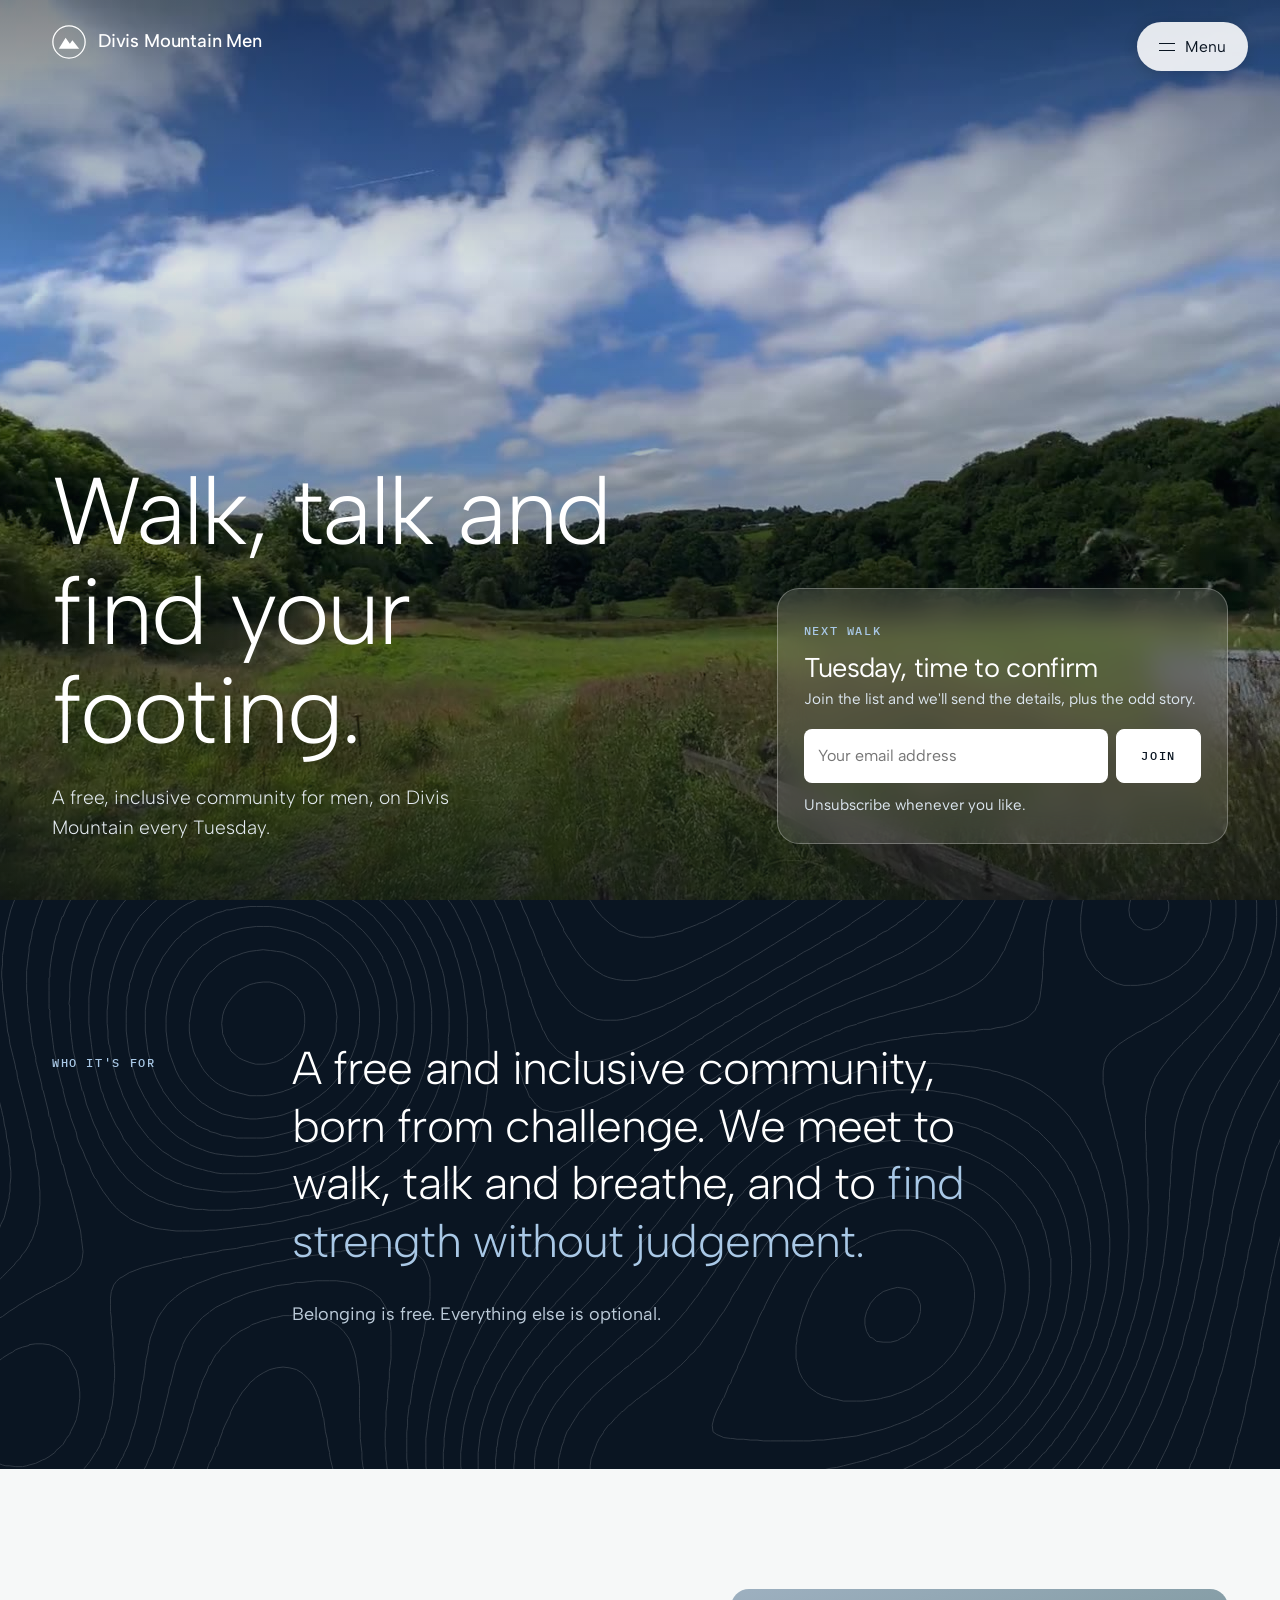
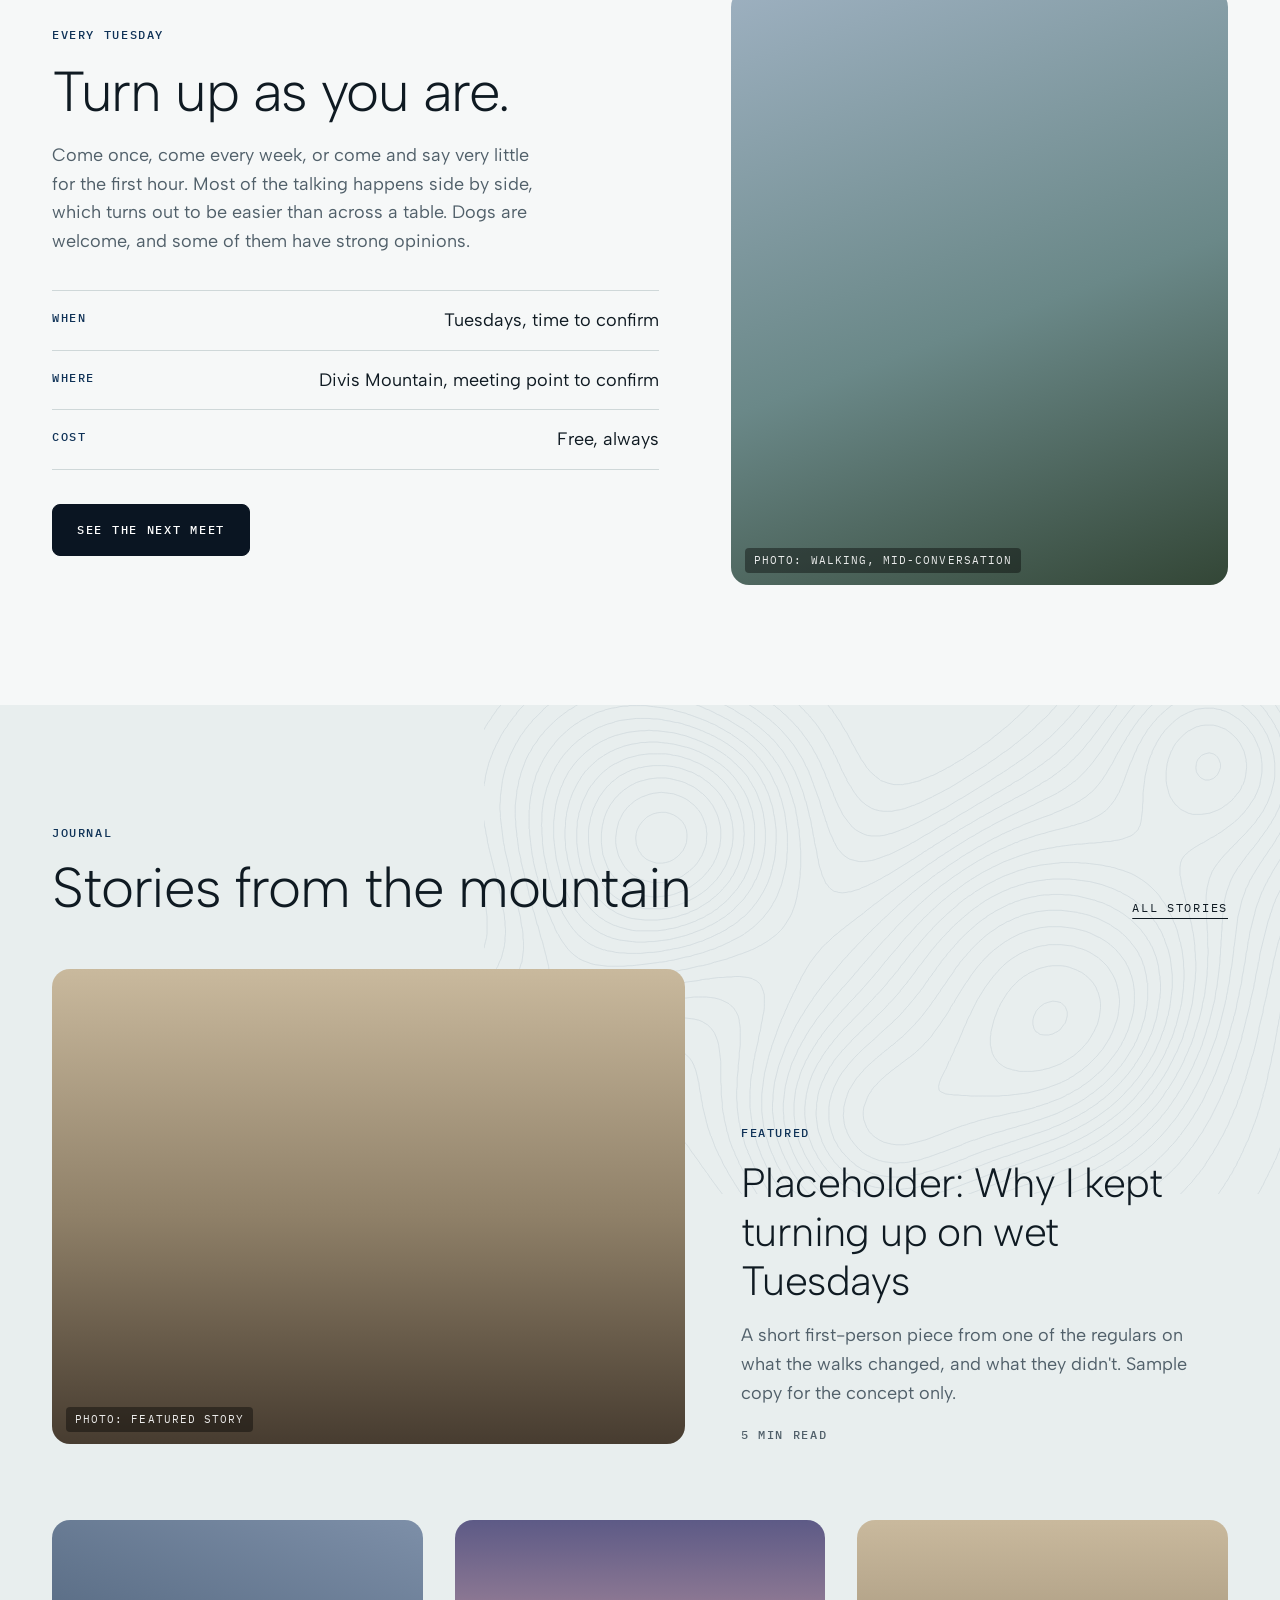
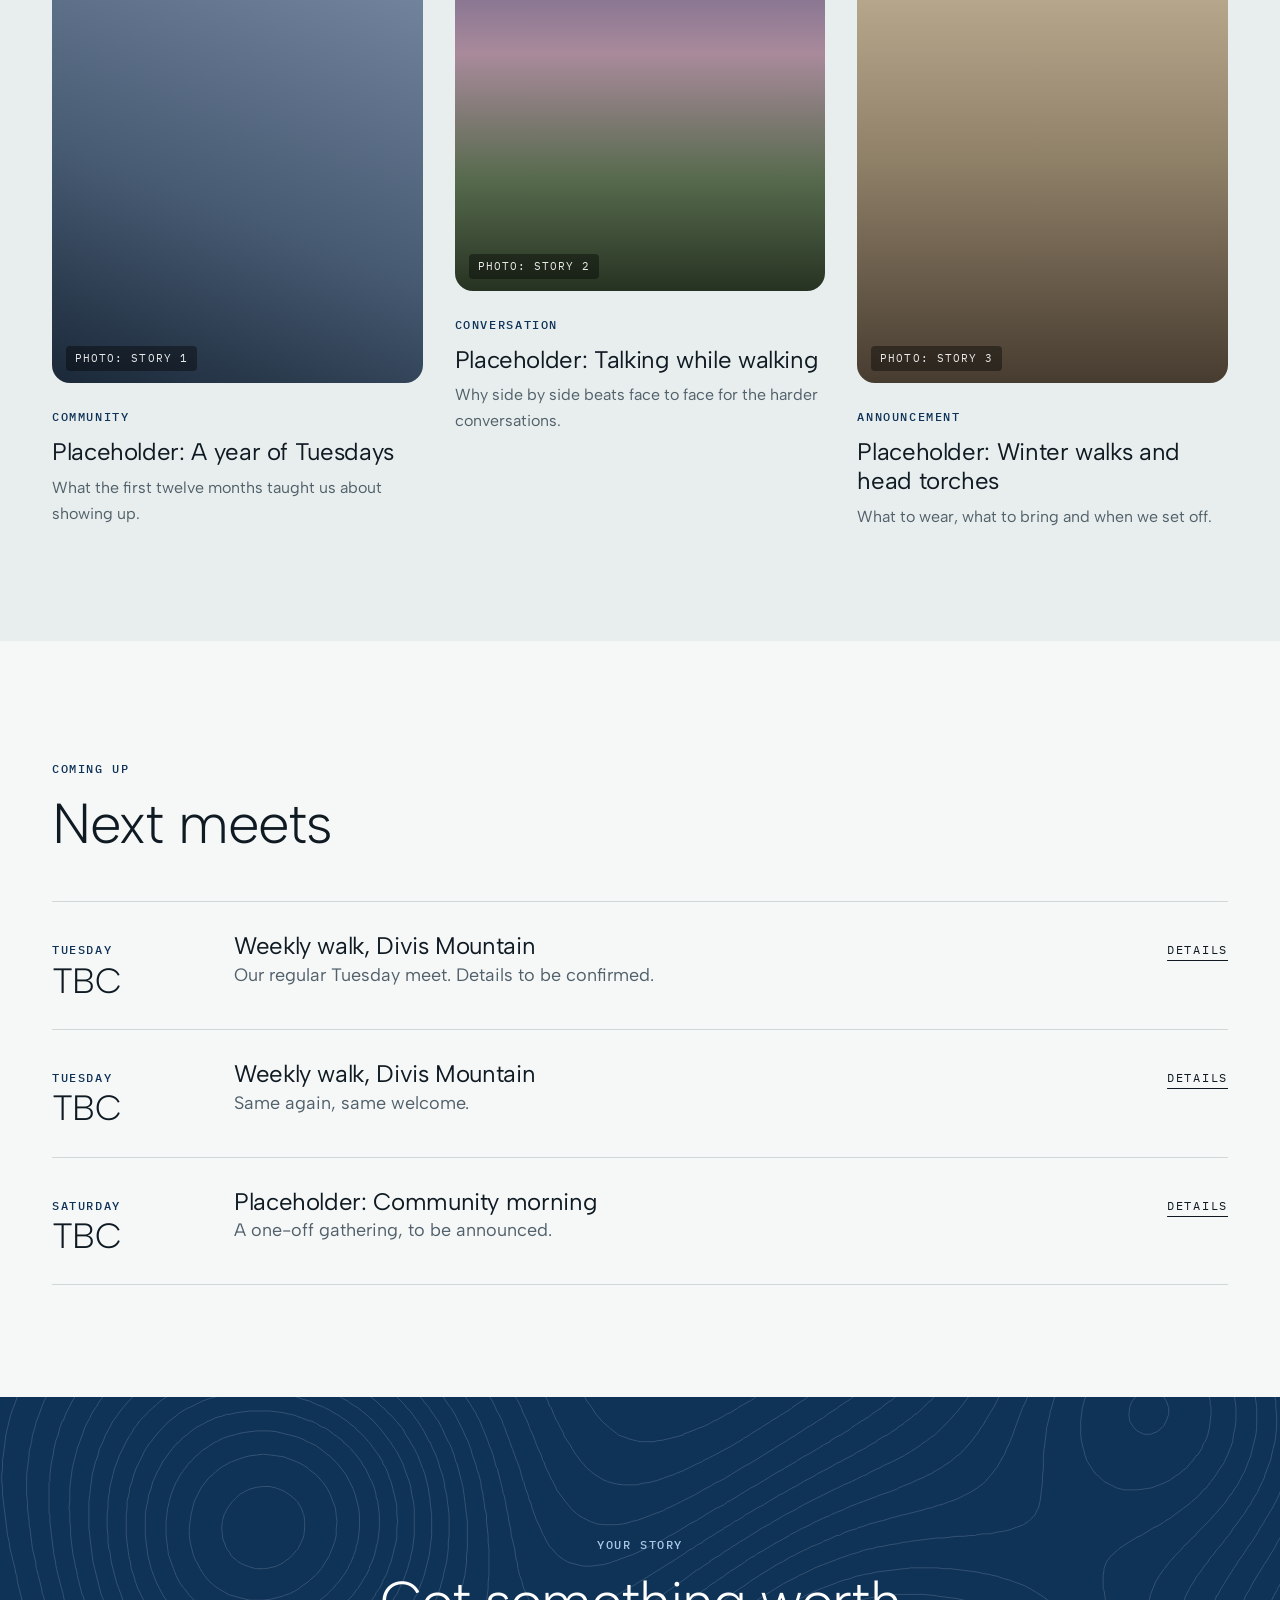
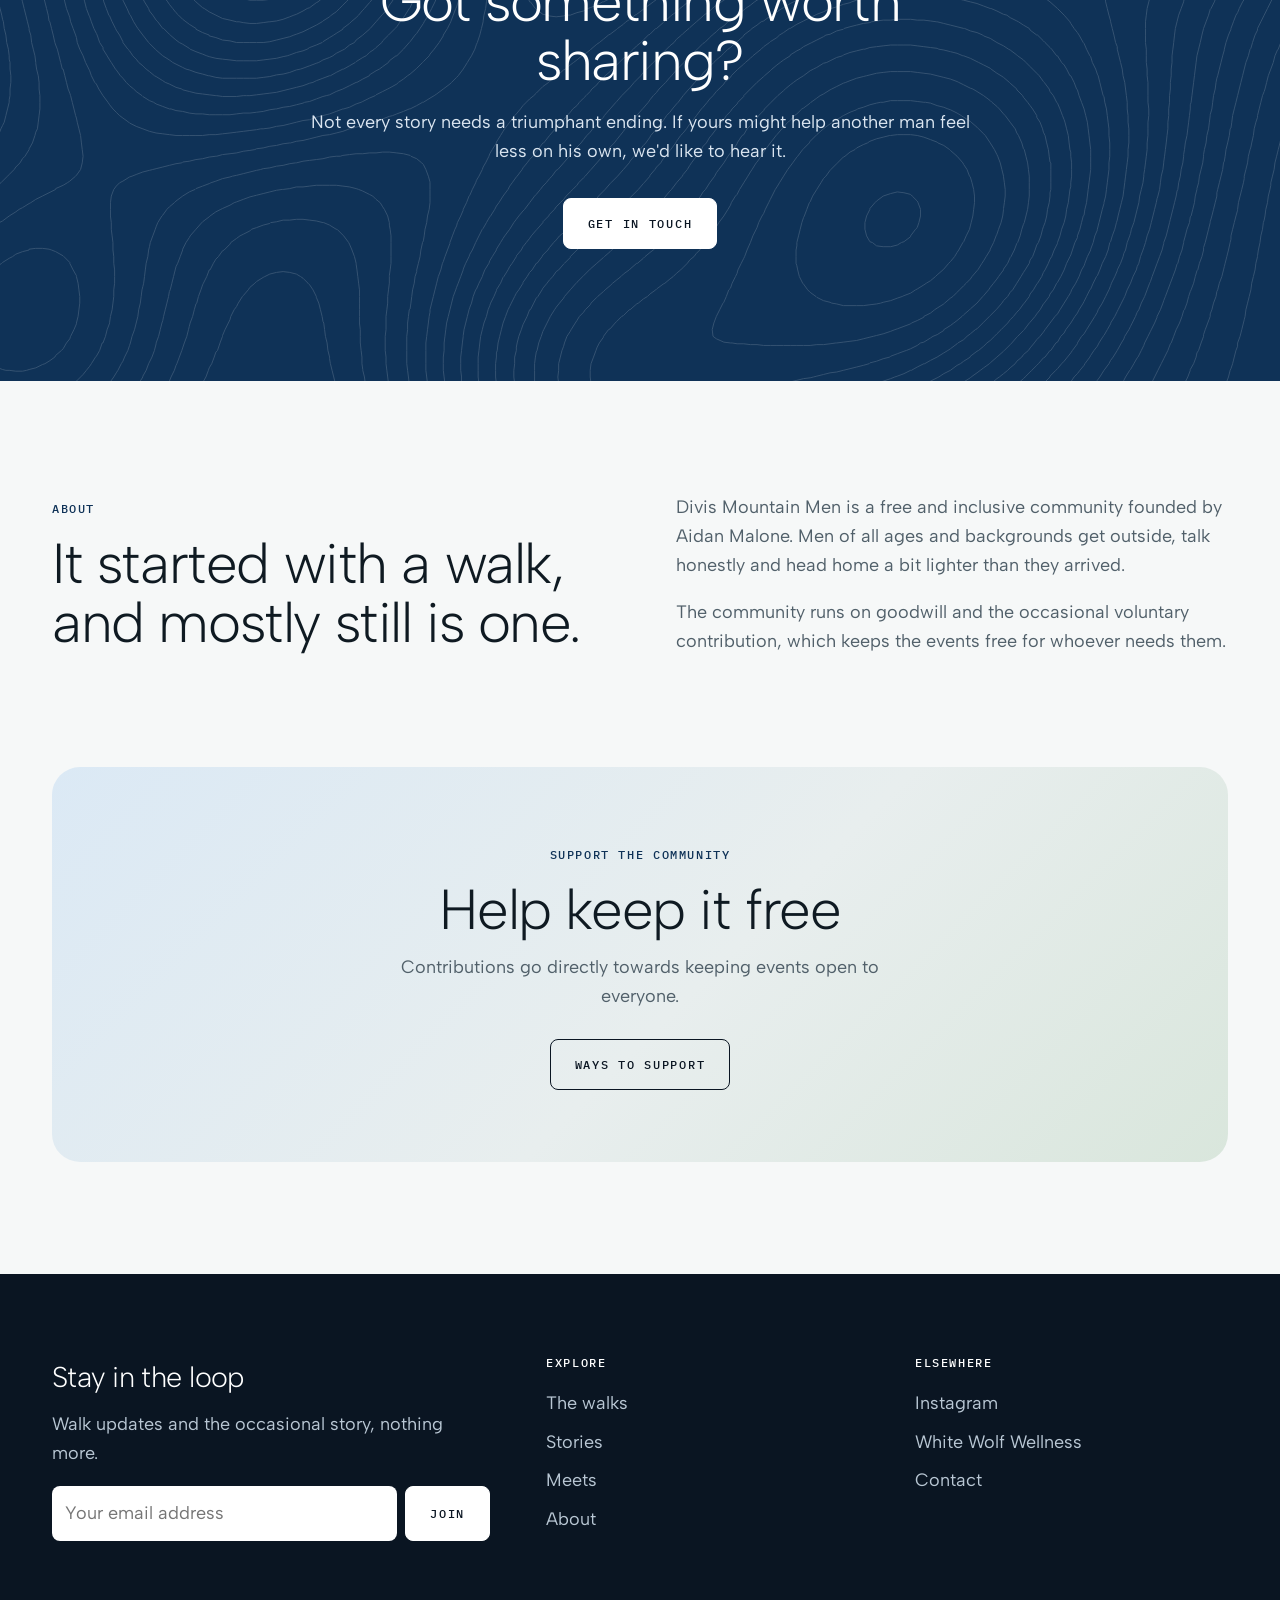
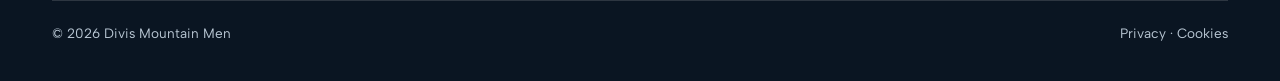
==== index.html @ dddde4a5 "Update index.html" ====
<!doctype html>
<html lang="en-GB">
<head>
<meta charset="utf-8">
<meta name="viewport" content="width=device-width, initial-scale=1">
<title>Divis Mountain Men | Walk, talk and find your footing</title>
<meta name="description" content="A free and inclusive community for men, meeting every Tuesday on Divis Mountain. Stories, announcements and good company.">
<meta property="og:title" content="Divis Mountain Men">
<meta property="og:description" content="A free and inclusive community for men, meeting every Tuesday on Divis Mountain.">
<meta property="og:type" content="website">
<link rel="preconnect" href="https://fonts.googleapis.com">
<link rel="preconnect" href="https://fonts.gstatic.com" crossorigin>
<link href="https://fonts.googleapis.com/css2?family=Albert+Sans:wght@300;400;500;600&family=IBM+Plex+Mono:wght@400;500&display=swap" rel="stylesheet">
<script>document.documentElement.classList.add('js')</script>
<style>
:root{
  --night:#0a1522;
  --navy:#0f3257;
  --ink:#0f1a22;
  --paper:#f6f8f8;
  --mist:#e8eeee;
  --muted:#51606a;
  --glow:#a9c8e6;
  --line:#cfd8d9;
  --max:1240px;
  --contour-light:url("data:image/svg+xml,%3Csvg xmlns=%22http://www.w3.org/2000/svg%22 viewBox=%220 0 1600 1000%22 preserveAspectRatio=%22xMidYMid slice%22%3E%3Cg fill=%22none%22 stroke=%22%23ffffff%22 stroke-opacity=%221%22 stroke-width=%221.2%22 stroke-linejoin=%22round%22%3E%3Cpath d=%22M619 0 L619 0M619 0 L627 6M627 6 L629 8M1099 8 L1102 5M1106 0 L1102 5M629 8 L635 13M635 13 L639 16M1092 16 L1093 15M1099 8 L1093 15M639 16 L643 19M643 19 L649 24M1085 24 L1085 24M1092 16 L1085 24M649 24 L651 27M651 27 L657 32M1085 24 L1078 32M657 32 L659 34M659 34 L665 40M1070 40 L1077 33M1078 32 L1077 33M665 40 L667 43M667 43 L672 48M1063 48 L1069 41M1070 40 L1069 41M672 48 L675 52M675 52 L679 56M1055 56 L1061 50M1063 48 L1061 50M679 56 L683 63M683 63 L685 65M1046 65 L1053 58M1055 56 L1053 58M685 65 L690 73M1038 73 L1045 66M1046 65 L1045 66M690 73 L691 74M691 74 L696 81M1029 81 L1029 81M1029 81 L1037 73M1038 73 L1037 73M696 81 L699 87M699 87 L700 89M1020 89 L1021 88M1029 81 L1021 88M700 89 L705 97M1010 97 L1013 94M1020 89 L1013 94M705 97 L708 101M708 101 L710 105M1000 105 L1005 101M1010 97 L1005 101M710 105 L714 113M990 113 L997 107M1000 105 L997 107M714 113 L716 116M716 116 L718 121M979 121 L981 120M981 120 L989 114M990 113 L989 114M718 121 L723 129M968 129 L973 125M979 121 L973 125M723 129 L724 131M724 131 L727 137M956 137 L957 137M957 137 L965 131M968 129 L965 131M727 137 L732 145M944 145 L949 142M956 137 L949 142M732 145 L732 145M732 145 L736 153M932 153 L933 153M933 153 L941 147M944 145 L941 147M736 153 L740 158M740 158 L742 161M918 161 L925 157M932 153 L925 157M742 161 L747 169M904 169 L909 167M909 167 L917 162M918 161 L917 162M747 169 L748 170M748 170 L754 177M889 177 L892 176M892 176 L901 171M904 169 L901 171M754 177 L756 179M756 179 L763 185M872 185 L876 184M876 184 L884 180M889 177 L884 180M763 185 L764 186M764 186 L772 192M772 192 L774 194M852 194 L852 193M852 193 L860 190M860 190 L868 187M872 185 L868 187M774 194 L780 196M780 196 L788 199M788 199 L796 201M796 201 L800 202M817 202 L820 201M820 201 L828 200M828 200 L836 198M836 198 L844 196M852 194 L844 196M800 202 L804 202M804 202 L812 202M817 202 L812 202M1600 669 L1600 664M1600 669 L1599 677M1599 677 L1598 685M1598 685 L1598 694M1598 694 L1597 702M1597 702 L1596 710M1596 710 L1596 718M1596 718 L1595 726M1595 726 L1594 734M1594 734 L1594 742M1594 742 L1593 750M1593 750 L1592 758M1591 766 L1592 759M1592 758 L1592 759M1591 766 L1590 774M1590 774 L1589 782M1589 782 L1588 790M1588 790 L1587 798M1587 798 L1585 806M1584 815 L1584 813M1585 806 L1584 813M1584 815 L1582 823M1582 823 L1580 831M1580 831 L1578 839M1576 847 L1576 846M1578 839 L1576 846M1576 847 L1573 855M1573 855 L1571 863M1571 863 L1568 871M334 879 L338 876M338 876 L346 873M346 873 L354 872M354 872 L362 874M362 874 L370 878M370 878 L371 879M1566 879 L1568 872M1568 871 L1568 872M323 887 L330 882M334 879 L330 882M371 879 L378 884M378 884 L381 887M1566 879 L1563 887M315 895 L322 888M323 887 L322 888M381 887 L386 893M386 893 L388 895M1560 895 L1560 895M1563 887 L1560 895M307 903 L314 896M315 895 L314 896M388 895 L394 902M394 902 L395 903M1560 895 L1557 903M299 911 L306 904M307 903 L306 904M395 903 L401 911M1557 903 L1553 911M292 919 L297 913M299 911 L297 913M401 911 L402 913M402 913 L406 919M1550 919 L1552 915M1553 911 L1552 915M285 927 L289 922M292 919 L289 922M406 919 L410 924M410 924 L412 927M1550 919 L1547 927M277 935 L281 931M285 927 L281 931M412 927 L418 935M418 935 L418 935M1543 935 L1544 934M1547 927 L1544 934M270 944 L273 940M277 935 L273 940M418 935 L424 944M1543 935 L1539 944M262 952 L265 948M270 944 L265 948M424 944 L426 947M426 947 L430 952M1535 952 L1536 951M1539 944 L1536 951M255 960 L257 957M262 952 L257 957M430 952 L434 958M434 958 L436 960M1535 952 L1531 960M246 968 L249 965M255 960 L249 965M436 960 L441 968M1527 968 L1528 967M1531 960 L1528 967M238 976 L241 973M246 968 L241 973M441 968 L442 969M442 969 L447 976M1527 968 L1523 976M229 984 L233 980M238 976 L233 980M447 976 L450 980M450 980 L453 984M1519 984 L1520 983M1523 976 L1520 983M220 992 L225 987M229 984 L225 987M453 984 L458 991M458 991 L459 992M1519 984 L1515 992M210 1000 L217 994M220 992 L217 994M459 992 L465 1000M1510 1000 L1512 997M1515 992 L1512 997%22/%3E%3Cpath d=%22M18 8 L24 1M25 0 L24 1M551 0 L555 3M555 3 L563 8M563 8 L563 8M1152 8 L1158 2M1159 0 L1158 2M11 16 L16 10M18 8 L16 10M563 8 L571 13M571 13 L575 16M1145 16 L1150 11M1152 8 L1150 11M4 24 L8 19M11 16 L8 19M575 16 L579 19M579 19 L586 24M1138 24 L1142 20M1145 16 L1142 20M4 24 L0 29M586 24 L587 25M587 25 L595 31M595 31 L597 32M1131 32 L1134 29M1138 24 L1134 29M597 32 L603 37M603 37 L606 40M1124 40 L1126 39M1131 32 L1126 39M606 40 L611 44M611 44 L616 48M1117 48 L1118 47M1124 40 L1118 47M616 48 L619 52M619 52 L624 56M1109 56 L1110 56M1117 48 L1110 56M624 56 L627 60M627 60 L632 65M1109 56 L1102 65M632 65 L635 68M635 68 L639 73M1094 73 L1102 65M1102 65 L1102 65M639 73 L643 78M643 78 L646 81M1085 81 L1085 81M1085 81 L1093 73M1094 73 L1093 73M646 81 L651 88M651 88 L652 89M1077 89 L1077 88M1085 81 L1077 88M652 89 L657 97M1068 97 L1069 96M1077 89 L1069 96M657 97 L659 100M659 100 L663 105M1059 105 L1061 103M1068 97 L1061 103M663 105 L667 113M667 113 L667 113M1049 113 L1053 109M1059 105 L1053 109M667 113 L672 121M1039 121 L1045 116M1049 113 L1045 116M672 121 L675 127M675 127 L676 129M1029 129 L1029 129M1029 129 L1037 122M1039 121 L1037 122M676 129 L681 137M1018 137 L1021 135M1029 129 L1021 135M681 137 L683 143M683 143 L685 145M1006 145 L1013 140M1018 137 L1013 140M685 145 L689 153M995 153 L997 152M997 152 L1005 146M1006 145 L1005 146M689 153 L691 159M691 159 L693 161M983 161 L989 157M995 153 L989 157M693 161 L696 169M971 169 L973 168M973 168 L981 163M983 161 L981 163M696 169 L699 176M699 176 L700 177M958 177 L965 173M971 169 L965 173M700 177 L704 185M946 185 L949 183M949 183 L957 178M958 177 L957 178M704 185 L708 192M708 192 L708 194M932 194 L933 193M933 193 L941 188M946 185 L941 188M708 194 L713 202M919 202 L925 198M932 194 L925 198M713 202 L716 206M716 206 L718 210M905 210 L909 208M909 208 L917 203M919 202 L917 203M718 210 L723 218M890 218 L892 217M892 217 L901 212M905 210 L901 212M723 218 L724 219M724 219 L729 226M875 226 L876 225M876 225 L884 221M890 218 L884 221M729 226 L732 229M732 229 L736 234M858 234 L860 233M860 233 L868 229M875 226 L868 229M736 234 L740 237M740 237 L746 242M840 242 L844 240M844 240 L852 237M858 234 L852 237M746 242 L748 243M748 243 L756 248M756 248 L761 250M815 250 L820 249M820 249 L828 246M828 246 L836 243M840 242 L836 243M761 250 L764 251M764 251 L772 253M772 253 L780 254M780 254 L788 254M788 254 L796 254M796 254 L804 252M804 252 L812 251M815 250 L812 251M1599 468 L1600 465M1599 468 L1596 476M1596 476 L1593 484M1590 492 L1592 487M1593 484 L1592 487M1590 492 L1588 500M1588 500 L1585 508M1583 516 L1584 513M1585 508 L1584 513M1583 516 L1581 524M1581 524 L1579 532M1579 532 L1576 540M1574 548 L1576 542M1576 540 L1576 542M1574 548 L1573 556M1573 556 L1571 565M1571 565 L1569 573M1567 581 L1568 577M1569 573 L1568 577M1567 581 L1565 589M1565 589 L1564 597M1564 597 L1562 605M1562 605 L1560 613M1559 621 L1560 616M1560 613 L1560 616M1559 621 L1557 629M1557 629 L1556 637M1556 637 L1554 645M1554 645 L1553 653M1551 661 L1552 658M1553 653 L1552 658M1551 661 L1550 669M1550 669 L1548 677M1548 677 L1547 685M1547 685 L1545 694M1544 702 L1544 701M1545 694 L1544 701M1544 702 L1542 710M1542 710 L1541 718M348 726 L354 723M354 723 L362 721M362 721 L370 720M370 720 L378 721M378 721 L386 723M386 723 L391 726M1541 718 L1539 726M336 734 L338 732M338 732 L346 727M348 726 L346 727M391 726 L394 728M394 728 L400 734M1539 726 L1537 734M328 742 L330 739M336 734 L330 739M400 734 L402 736M402 736 L406 742M1536 742 L1536 742M1537 734 L1536 742M321 750 L322 749M328 742 L322 749M406 742 L410 750M1536 742 L1534 750M321 750 L316 758M410 750 L410 751M410 751 L413 758M1534 750 L1532 758M311 766 L314 762M316 758 L314 762M413 758 L415 766M1532 758 L1530 766M311 766 L307 774M415 766 L417 774M1530 766 L1529 774M304 782 L306 778M307 774 L306 778M417 774 L418 780M418 780 L419 782M1527 782 L1528 778M1529 774 L1528 778M304 782 L300 790M419 782 L420 790M1527 782 L1525 790M297 798 L297 797M300 790 L297 797M420 790 L421 798M1525 790 L1523 798M297 798 L294 806M421 798 L423 806M1523 798 L1520 806M294 806 L291 815M423 806 L424 815M1518 815 L1520 810M1520 806 L1520 810M287 823 L289 817M291 815 L289 817M424 815 L426 823M1518 815 L1516 823M287 823 L284 831M426 823 L426 825M426 825 L427 831M1516 823 L1514 831M280 839 L281 836M284 831 L281 836M427 831 L429 839M1511 839 L1512 837M1514 831 L1512 837M280 839 L277 847M429 839 L431 847M1511 839 L1509 847M273 855 L273 854M277 847 L273 854M431 847 L433 855M1509 847 L1506 855M273 855 L269 863M433 855 L434 860M434 860 L435 863M1503 863 L1504 861M1506 855 L1504 861M265 871 L265 870M269 863 L265 870M435 863 L437 871M1503 863 L1500 871M265 871 L260 879M437 871 L440 879M1500 871 L1497 879M255 887 L257 884M260 879 L257 884M440 879 L442 886M442 886 L443 887M1494 887 L1495 883M1497 879 L1495 883M255 887 L250 895M443 887 L446 895M1494 887 L1491 895M245 903 L249 896M250 895 L249 896M446 895 L449 903M1487 903 L1487 902M1491 895 L1487 902M239 911 L241 908M245 903 L241 908M449 903 L450 906M450 906 L452 911M1487 903 L1483 911M232 919 L233 918M239 911 L233 918M452 911 L456 919M1483 911 L1480 919M232 919 L225 927M456 919 L458 924M458 924 L460 927M1476 927 L1479 920M1480 919 L1479 920M218 935 L225 928M225 927 L225 928M460 927 L464 935M1476 927 L1472 935M210 944 L217 936M218 935 L217 936M464 935 L466 940M466 940 L468 944M1468 944 L1471 936M1472 935 L1471 936M201 952 L209 945M210 944 L209 945M468 944 L473 952M1463 952 L1463 951M1468 944 L1463 951M192 960 L193 959M193 959 L201 952M201 952 L201 952M473 952 L474 954M474 954 L477 960M1463 952 L1459 960M182 968 L185 965M192 960 L185 965M477 960 L482 968M1454 968 L1455 965M1459 960 L1455 965M170 976 L177 971M182 968 L177 971M482 968 L482 968M482 968 L487 976M1454 968 L1449 976M157 984 L161 982M161 982 L169 977M170 976 L169 977M487 976 L490 981M490 981 L492 984M1444 984 L1447 978M1449 976 L1447 978M141 992 L145 990M145 990 L153 986M157 984 L153 986M492 984 L497 992M1438 992 L1439 991M1444 984 L1439 991M122 1000 L129 998M129 998 L137 994M141 992 L137 994M497 992 L498 994M498 994 L503 1000M1438 992 L1433 1000%22/%3E%3Cpath d=%22M69 8 L72 5M78 0 L72 5M492 0 L498 4M498 4 L505 8M1196 8 L1198 6M1203 0 L1198 6M1598 0 L1600 3M61 16 L64 13M69 8 L64 13M505 8 L507 9M507 9 L515 14M515 14 L519 16M1189 16 L1190 15M1196 8 L1190 15M53 24 L56 21M61 16 L56 21M519 16 L523 19M523 19 L531 24M531 24 L532 24M1182 24 L1182 24M1189 16 L1182 24M45 32 L48 29M53 24 L48 29M532 24 L539 29M539 29 L544 32M1182 24 L1175 32M38 40 L40 38M45 32 L40 38M544 32 L547 34M547 34 L555 40M555 40 L556 40M1168 40 L1174 34M1175 32 L1174 34M32 48 L32 48M38 40 L32 48M556 40 L563 46M563 46 L567 48M1161 48 L1166 43M1168 40 L1166 43M32 48 L25 56M567 48 L571 52M571 52 L577 56M1154 56 L1158 52M1161 48 L1158 52M19 65 L24 58M25 56 L24 58M577 56 L579 58M579 58 L586 65M1147 65 L1150 62M1154 56 L1150 62M14 73 L16 69M19 65 L16 69M586 65 L587 65M587 65 L595 73M1140 73 L1142 71M1147 65 L1142 71M14 73 L8 81M595 73 L595 73M595 73 L603 81M1133 81 L1134 79M1140 73 L1134 79M3 89 L8 81M8 81 L8 81M603 81 L603 81M603 81 L610 89M1125 89 L1126 88M1133 81 L1126 88M3 89 L0 95M610 89 L611 89M611 89 L617 97M1117 97 L1118 96M1125 89 L1118 96M617 97 L619 99M619 99 L623 105M1109 105 L1110 104M1117 97 L1110 104M623 105 L627 110M627 110 L629 113M1100 113 L1102 112M1109 105 L1102 112M629 113 L635 121M1091 121 L1093 119M1100 113 L1093 119M635 121 L635 122M635 122 L640 129M1081 129 L1085 126M1091 121 L1085 126M640 129 L643 135M643 135 L644 137M1071 137 L1077 132M1081 129 L1077 132M644 137 L649 145M1061 145 L1061 145M1061 145 L1069 139M1071 137 L1069 139M649 145 L651 150M651 150 L653 153M1050 153 L1053 151M1061 145 L1053 151M653 153 L657 161M1038 161 L1045 156M1050 153 L1045 156M657 161 L659 167M659 167 L660 169M1026 169 L1029 167M1029 167 L1037 162M1038 161 L1037 162M660 169 L664 177M1014 177 L1021 173M1026 169 L1021 173M664 177 L667 185M1001 185 L1005 183M1005 183 L1013 178M1014 177 L1013 178M667 185 L667 186M667 186 L671 194M988 194 L989 193M989 193 L997 188M1001 185 L997 188M671 194 L674 202M975 202 L981 198M988 194 L981 198M674 202 L675 205M675 205 L677 210M962 210 L965 208M965 208 L973 203M975 202 L973 203M677 210 L681 218M949 218 L957 213M962 210 L957 213M681 218 L683 225M683 225 L684 226M936 226 L941 223M941 223 L949 218M949 218 L949 218M684 226 L687 234M922 234 L925 232M925 232 L933 228M936 226 L933 228M687 234 L691 242M909 242 L909 242M909 242 L917 237M922 234 L917 237M691 242 L691 243M691 243 L695 250M895 250 L901 247M909 242 L901 247M695 250 L699 258M880 258 L884 256M884 256 L892 251M895 250 L892 251M699 258 L699 259M699 259 L704 266M866 266 L868 265M868 265 L876 260M880 258 L876 260M704 266 L708 271M708 271 L710 274M850 274 L852 273M852 273 L860 269M866 266 L860 269M710 274 L716 281M716 281 L716 282M833 282 L836 281M836 281 L844 277M850 274 L844 277M716 282 L724 289M724 289 L725 290M814 290 L820 288M820 288 L828 285M833 282 L828 285M725 290 L732 294M732 294 L740 298M740 298 L740 298M790 298 L796 297M796 297 L804 294M804 294 L812 291M814 290 L812 291M740 298 L748 301M748 301 L756 302M756 302 L764 302M764 302 L772 302M772 302 L780 301M780 301 L788 299M790 298 L788 299M1598 387 L1600 384M1598 387 L1594 395M1590 403 L1592 399M1594 395 L1592 399M1590 403 L1586 411M1582 419 L1584 416M1586 411 L1584 416M0 422 L1 427M1582 419 L1579 427M1 427 L3 435M1575 435 L1576 434M1579 427 L1576 434M3 435 L4 444M1575 435 L1572 444M4 444 L5 452M1572 444 L1569 452M5 452 L6 460M1565 460 L1568 453M1569 452 L1568 453M6 460 L6 468M1565 460 L1563 468M6 468 L6 476M1563 468 L1560 476M6 476 L6 484M1557 484 L1560 476M1560 476 L1560 476M6 484 L6 492M1557 484 L1555 492M6 492 L5 500M1555 492 L1553 500M5 500 L3 508M1550 508 L1552 503M1553 500 L1552 503M3 508 L1 516M1550 508 L1548 516M1 516 L0 521M1548 516 L1546 524M1546 524 L1544 532M1542 540 L1544 534M1544 532 L1544 534M1542 540 L1540 548M1540 548 L1539 556M1539 556 L1537 565M1535 573 L1536 570M1537 565 L1536 570M1535 573 L1533 581M1533 581 L1532 589M1532 589 L1530 597M1530 597 L1528 605M1527 613 L1528 608M1528 605 L1528 608M1527 613 L1525 621M1525 621 L1523 629M1523 629 L1521 637M1521 637 L1520 645M1518 653 L1520 646M1520 645 L1520 646M355 661 L362 660M362 660 L370 658M370 658 L378 658M378 658 L386 657M386 657 L394 657M394 657 L402 658M402 658 L410 659M410 659 L418 661M418 661 L419 661M1518 653 L1516 661M332 669 L338 667M338 667 L346 664M346 664 L354 662M355 661 L354 662M419 661 L426 664M426 664 L434 669M434 669 L435 669M1516 661 L1514 669M318 677 L322 675M322 675 L330 671M332 669 L330 671M435 669 L442 676M442 676 L443 677M1514 669 L1512 677M307 685 L314 680M318 677 L314 680M443 677 L449 685M1511 685 L1512 681M1512 677 L1512 681M299 694 L306 687M307 685 L306 687M449 685 L450 687M450 687 L453 694M1511 685 L1509 694M292 702 L297 695M299 694 L297 695M453 694 L456 702M1509 694 L1507 702M286 710 L289 705M292 702 L289 705M456 702 L458 710M1507 702 L1505 710M286 710 L282 718M458 710 L458 711M458 711 L459 718M1503 718 L1504 714M1505 710 L1504 714M278 726 L281 718M282 718 L281 718M459 718 L460 726M1503 718 L1501 726M278 726 L274 734M460 726 L461 734M1501 726 L1498 734M271 742 L273 736M274 734 L273 736M461 734 L462 742M1498 734 L1496 742M271 742 L268 750M462 742 L462 750M1494 750 L1495 744M1496 742 L1495 744M268 750 L266 758M462 750 L462 758M1494 750 L1491 758M263 766 L265 759M266 758 L265 759M462 758 L462 766M1491 758 L1489 766M263 766 L261 774M462 766 L462 774M1487 774 L1487 771M1489 766 L1487 771M261 774 L258 782M462 774 L462 782M1487 774 L1484 782M256 790 L257 786M258 782 L257 786M462 782 L463 790M1484 782 L1481 790M256 790 L254 798M463 790 L463 798M1479 798 L1479 796M1481 790 L1479 796M254 798 L251 806M463 798 L463 806M1479 798 L1476 806M248 815 L249 812M251 806 L249 812M463 806 L464 815M1476 806 L1473 815M248 815 L245 823M464 815 L465 823M1470 823 L1471 818M1473 815 L1471 818M245 823 L242 831M465 823 L465 831M1470 823 L1467 831M239 839 L241 833M242 831 L241 833M465 831 L466 838M466 838 L466 839M1463 839 L1463 838M1467 831 L1463 838M239 839 L235 847M466 839 L468 847M1463 839 L1460 847M232 855 L233 852M235 847 L233 852M468 847 L469 855M1460 847 L1456 855M232 855 L227 863M469 855 L471 863M1453 863 L1455 857M1456 855 L1455 857M223 871 L225 867M227 863 L225 867M471 863 L473 871M1453 863 L1449 871M223 871 L218 879M473 871 L474 878M474 878 L475 879M1445 879 L1447 874M1449 871 L1447 874M212 887 L217 880M218 879 L217 880M475 879 L477 887M1445 879 L1441 887M206 895 L209 892M212 887 L209 892M477 887 L479 895M1436 895 L1439 890M1441 887 L1439 890M200 903 L201 902M206 895 L201 902M479 895 L482 903M1436 895 L1432 903M193 911 L193 911M200 903 L193 911M482 903 L482 903M482 903 L485 911M1427 911 L1431 905M1432 903 L1431 905M185 919 L185 919M193 911 L185 919M485 911 L489 919M1423 919 L1423 918M1427 911 L1423 918M176 927 L177 927M185 919 L177 927M489 919 L490 923M490 923 L492 927M1423 919 L1417 927M166 935 L169 933M176 927 L169 933M492 927 L496 935M1412 935 L1415 931M1417 927 L1415 931M154 944 L161 939M166 935 L161 939M496 935 L498 941M498 941 L500 944M1407 944 L1407 943M1412 935 L1407 943M141 952 L145 949M145 949 L153 945M154 944 L153 945M500 944 L504 952M1407 944 L1401 952M124 960 L129 958M129 958 L137 954M141 952 L137 954M504 952 L507 956M507 956 L508 960M1395 960 L1399 954M1401 952 L1399 954M102 968 L105 967M105 967 L113 964M113 964 L121 961M124 960 L121 961M508 960 L513 968M1388 968 L1391 964M1395 960 L1391 964M65 976 L72 975M72 975 L80 973M80 973 L88 972M88 972 L96 970M102 968 L96 970M513 968 L515 971M515 971 L518 976M1382 976 L1383 974M1388 968 L1383 974M0 977 L8 977M8 977 L16 978M16 978 L24 978M24 978 L32 978M32 978 L40 978M40 978 L48 977M48 977 L56 977M56 977 L64 976M65 976 L64 976M518 976 L523 984M1374 984 L1375 983M1382 976 L1375 983M523 984 L523 984M523 984 L528 992M1374 984 L1367 992M528 992 L531 997M531 997 L533 1000M1359 1000 L1367 992M1367 992 L1367 992%22/%3E%3Cpath d=%22M123 8 L129 4M134 0 L129 4M432 0 L434 1M434 1 L442 5M442 5 L448 8M1235 8 L1238 4M1242 0 L1238 4M1566 0 L1568 2M1568 2 L1572 8M112 16 L113 16M113 16 L121 10M123 8 L121 10M448 8 L450 9M450 9 L458 13M458 13 L464 16M1227 16 L1230 13M1235 8 L1230 13M1572 8 L1576 13M1576 13 L1578 16M102 24 L105 22M112 16 L105 22M464 16 L466 17M466 17 L474 22M474 22 L479 24M1220 24 L1222 22M1227 16 L1222 22M1578 16 L1583 24M93 32 L96 29M102 24 L96 29M479 24 L482 26M482 26 L490 30M490 30 L494 32M1213 32 L1214 31M1220 24 L1214 31M1583 24 L1584 25M1584 25 L1589 32M85 40 L88 37M93 32 L88 37M494 32 L498 35M498 35 L507 40M507 40 L507 40M1213 32 L1206 40M1589 32 L1592 38M1592 38 L1594 40M77 48 L80 45M85 40 L80 45M507 40 L515 45M515 45 L520 48M1200 48 L1206 41M1206 40 L1206 41M1594 40 L1598 48M69 56 L72 53M77 48 L72 53M520 48 L523 50M523 50 L531 55M531 55 L532 56M1193 56 L1198 50M1200 48 L1198 50M1598 48 L1600 51M63 65 L64 62M69 56 L64 62M532 56 L539 61M539 61 L544 65M1186 65 L1190 60M1193 56 L1190 60M56 73 L56 72M63 65 L56 72M544 65 L547 67M547 67 L554 73M1180 73 L1182 70M1186 65 L1182 70M56 73 L50 81M554 73 L555 73M555 73 L563 80M563 80 L564 81M1173 81 L1174 80M1180 73 L1174 80M45 89 L48 83M50 81 L48 83M564 81 L571 87M571 87 L573 89M1173 81 L1166 89M39 97 L40 95M45 89 L40 95M573 89 L579 95M579 95 L581 97M1160 97 L1166 90M1166 89 L1166 90M39 97 L34 105M581 97 L587 104M587 104 L588 105M1152 105 L1158 99M1160 97 L1158 99M30 113 L32 109M34 105 L32 109M588 105 L595 113M1145 113 L1150 108M1152 105 L1150 108M30 113 L26 121M595 113 L595 113M595 113 L601 121M1137 121 L1142 116M1145 113 L1142 116M22 129 L24 124M26 121 L24 124M601 121 L603 123M603 123 L607 129M1129 129 L1134 125M1137 121 L1134 125M22 129 L18 137M607 129 L611 135M611 135 L612 137M1120 137 L1126 132M1129 129 L1126 132M15 145 L16 143M18 137 L16 143M612 137 L617 145M1111 145 L1118 140M1120 137 L1118 140M15 145 L12 153M617 145 L619 148M619 148 L622 153M1101 153 L1102 153M1102 153 L1110 146M1111 145 L1110 146M12 153 L9 161M622 153 L626 161M1091 161 L1093 159M1101 153 L1093 159M7 169 L8 166M9 161 L8 166M626 161 L627 164M627 164 L630 169M1079 169 L1085 165M1091 161 L1085 165M7 169 L5 177M630 169 L634 177M1067 177 L1069 176M1069 176 L1077 171M1079 169 L1077 171M5 177 L3 185M634 177 L635 181M635 181 L637 185M1055 185 L1061 181M1067 177 L1061 181M3 185 L2 194M637 185 L640 194M1042 194 L1045 192M1045 192 L1053 187M1055 185 L1053 187M2 194 L0 202M640 194 L643 201M643 201 L643 202M1029 202 L1029 201M1029 201 L1037 196M1042 194 L1037 196M0 202 L0 205M643 202 L646 210M1015 210 L1021 206M1029 202 L1021 206M646 210 L649 218M1001 218 L1005 216M1005 216 L1013 211M1015 210 L1013 211M649 218 L651 224M651 224 L652 226M988 226 L989 225M989 225 L997 220M1001 218 L997 220M652 226 L655 234M974 234 L981 230M988 226 L981 230M655 234 L657 242M960 242 L965 239M965 239 L973 235M974 234 L973 235M657 242 L659 249M659 249 L660 250M947 250 L949 249M949 249 L957 244M960 242 L957 244M660 250 L662 258M933 258 L941 254M947 250 L941 254M662 258 L665 266M920 266 L925 263M925 263 L933 258M933 258 L933 258M0 272 L0 274M665 266 L667 274M667 274 L668 274M906 274 L909 273M909 273 L917 268M920 266 L917 268M0 274 L1 282M668 274 L670 282M893 282 L901 278M906 274 L901 278M1 282 L3 290M670 282 L673 290M879 290 L884 287M884 287 L892 282M893 282 L892 282M3 290 L4 298M673 290 L675 296M675 296 L676 298M866 298 L868 297M868 297 L876 292M879 290 L876 292M4 298 L6 306M676 298 L680 306M852 306 L852 306M852 306 L860 301M866 298 L860 301M6 306 L7 315M680 306 L683 314M683 314 L684 315M837 315 L844 311M852 306 L844 311M7 315 L8 318M8 318 L9 323M684 315 L688 323M822 323 L828 320M828 320 L836 315M837 315 L836 315M1600 323 L1600 322M9 323 L11 331M688 323 L691 328M691 328 L694 331M806 331 L812 328M812 328 L820 324M822 323 L820 324M1600 323 L1595 331M11 331 L13 339M694 331 L699 337M699 337 L701 339M789 339 L796 336M796 336 L804 332M806 331 L804 332M1591 339 L1592 336M1595 331 L1592 336M13 339 L15 347M701 339 L708 344M708 344 L713 347M766 347 L772 345M772 345 L780 342M780 342 L788 339M789 339 L788 339M1591 339 L1586 347M15 347 L16 351M16 351 L17 355M713 347 L716 348M716 348 L724 350M724 350 L732 352M732 352 L740 352M740 352 L748 351M748 351 L756 350M756 350 L764 348M766 347 L764 348M1582 355 L1584 351M1586 347 L1584 351M17 355 L19 363M1582 355 L1577 363M19 363 L21 371M1573 371 L1576 365M1577 363 L1576 365M21 371 L23 379M1573 371 L1568 379M23 379 L24 383M24 383 L25 387M1564 387 L1568 380M1568 379 L1568 380M25 387 L27 395M1560 395 L1560 395M1564 387 L1560 395M27 395 L29 403M1560 395 L1556 403M29 403 L31 411M1552 411 L1552 411M1556 403 L1552 411M31 411 L32 416M32 416 L33 419M1552 411 L1548 419M33 419 L34 427M1548 419 L1544 427M34 427 L36 435M1541 435 L1544 429M1544 427 L1544 429M36 435 L37 444M1541 435 L1538 444M37 444 L39 452M1535 452 L1536 451M1538 444 L1536 451M39 452 L40 460M1535 452 L1533 460M40 460 L40 464M40 464 L41 468M1533 460 L1530 468M41 468 L41 476M1530 468 L1528 476M41 476 L42 484M1526 484 L1528 476M1528 476 L1528 476M42 484 L42 492M1526 484 L1524 492M42 492 L41 500M1524 492 L1522 500M41 500 L41 508M1522 500 L1520 508M40 516 L40 513M41 508 L40 513M1518 516 L1520 508M1520 508 L1520 508M40 516 L38 524M1518 516 L1516 524M38 524 L36 532M1516 524 L1514 532M36 532 L34 540M1514 532 L1513 540M30 548 L32 544M34 540 L32 544M1511 548 L1512 547M1513 540 L1512 547M30 548 L27 556M1511 548 L1510 556M22 565 L24 561M27 556 L24 561M1510 556 L1508 565M22 565 L17 573M1508 565 L1506 573M11 581 L16 574M17 573 L16 574M1506 573 L1505 581M5 589 L8 585M11 581 L8 585M1503 589 L1504 587M1505 581 L1504 587M5 589 L0 595M1503 589 L1502 597M1502 597 L1500 605M1500 605 L1498 613M369 621 L370 621M370 621 L378 620M378 620 L386 618M386 618 L394 618M394 618 L402 617M402 617 L410 616M410 616 L418 616M418 616 L426 616M426 616 L434 616M434 616 L442 617M442 617 L450 618M450 618 L458 620M458 620 L461 621M1498 613 L1496 621M334 629 L338 628M338 628 L346 626M346 626 L354 624M354 624 L362 622M369 621 L362 622M461 621 L466 623M466 623 L474 627M474 627 L478 629M1495 629 L1495 625M1496 621 L1495 625M311 637 L314 636M314 636 L322 633M322 633 L330 630M334 629 L330 630M478 629 L482 633M482 633 L487 637M1495 629 L1493 637M295 645 L297 644M297 644 L306 640M311 637 L306 640M487 637 L490 642M490 642 L492 645M1493 637 L1491 645M282 653 L289 648M295 645 L289 648M492 645 L496 653M1491 645 L1489 653M272 661 L273 660M273 660 L281 654M282 653 L281 654M496 653 L498 661M1487 661 L1487 660M1489 653 L1487 660M265 669 L265 669M272 661 L265 669M498 661 L498 664M498 664 L499 669M1487 661 L1485 669M265 669 L258 677M499 669 L500 677M1485 669 L1483 677M253 685 L257 679M258 677 L257 679M500 677 L500 685M1483 677 L1481 685M249 694 L249 693M253 685 L249 693M500 685 L500 694M1479 694 L1479 691M1481 685 L1479 691M249 694 L246 702M500 694 L500 702M1479 694 L1477 702M246 702 L243 710M500 702 L500 710M1477 702 L1474 710M240 718 L241 714M243 710 L241 714M500 710 L499 718M1474 710 L1472 718M240 718 L238 726M498 726 L498 725M499 718 L498 725M1469 726 L1471 719M1472 718 L1471 719M238 726 L236 734M498 726 L498 734M1469 726 L1467 734M236 734 L234 742M498 734 L497 742M1467 734 L1464 742M232 750 L233 744M234 742 L233 744M497 742 L496 750M1461 750 L1463 744M1464 742 L1463 744M232 750 L230 758M496 750 L496 758M1461 750 L1459 758M230 758 L228 766M496 758 L495 766M1459 758 L1456 766M228 766 L226 774M495 766 L494 774M1453 774 L1455 767M1456 766 L1455 767M224 782 L225 779M226 774 L225 779M494 774 L494 782M1453 774 L1450 782M224 782 L222 790M494 782 L494 790M1446 790 L1447 788M1450 782 L1447 788M222 790 L220 798M494 790 L493 798M1446 790 L1443 798M220 798 L217 806M493 798 L493 806M1443 798 L1440 806M215 815 L217 807M217 806 L217 807M493 806 L493 815M1436 815 L1439 807M1440 806 L1439 807M215 815 L212 823M493 815 L494 823M1436 815 L1432 823M208 831 L209 829M212 823 L209 829M494 823 L494 831M1428 831 L1431 825M1432 823 L1431 825M208 831 L205 839M494 831 L495 839M1428 831 L1424 839M201 847 L201 846M205 839 L201 846M495 839 L496 847M1420 847 L1423 841M1424 839 L1423 841M201 847 L196 855M496 847 L497 855M1420 847 L1416 855M191 863 L193 860M196 855 L193 860M497 855 L498 862M498 862 L499 863M1411 863 L1415 856M1416 855 L1415 856M191 863 L186 871M499 863 L500 871M1406 871 L1407 870M1411 863 L1407 870M179 879 L185 872M186 871 L185 872M500 871 L502 879M1406 871 L1402 879M173 887 L177 882M179 879 L177 882M502 879 L504 887M1396 887 L1399 883M1402 879 L1399 883M165 895 L169 891M173 887 L169 891M504 887 L507 894M507 894 L507 895M1396 887 L1391 895M156 903 L161 899M165 895 L161 899M507 895 L509 903M1385 903 L1391 895M1391 895 L1391 895M145 911 L153 906M156 903 L153 906M509 903 L512 911M1379 911 L1383 907M1385 903 L1383 907M133 919 L137 917M137 917 L145 912M145 911 L145 912M512 911 L515 917M515 917 L515 919M1373 919 L1375 917M1379 911 L1375 917M118 927 L121 926M121 926 L129 922M133 919 L129 922M515 919 L519 927M1367 927 L1367 927M1373 919 L1367 927M98 935 L105 933M105 933 L113 930M118 927 L113 930M519 927 L522 935M1367 927 L1360 935M0 942 L8 943M8 943 L12 944M60 944 L64 943M64 943 L72 942M72 942 L80 940M80 940 L88 938M88 938 L96 936M98 935 L96 936M522 935 L523 936M523 936 L526 944M1353 944 L1359 937M1360 935 L1359 937M12 944 L16 944M16 944 L24 945M24 945 L32 945M32 945 L40 945M40 945 L48 945M48 945 L56 944M60 944 L56 944M526 944 L530 952M1345 952 L1351 946M1353 944 L1351 946M530 952 L531 952M531 952 L535 960M1337 960 L1343 954M1345 952 L1343 954M535 960 L539 967M539 967 L539 968M1328 968 L1335 962M1337 960 L1335 962M539 968 L544 976M1319 976 L1327 969M1328 968 L1327 969M544 976 L547 980M547 980 L549 984M1309 984 L1311 983M1311 983 L1319 976M1319 976 L1319 976M549 984 L554 992M1298 992 L1303 989M1309 984 L1303 989M554 992 L555 993M555 993 L559 1000M1286 1000 L1286 1000M1286 1000 L1294 995M1298 992 L1294 995%22/%3E%3Cpath d=%22M189 8 L193 6M193 6 L201 3M201 3 L209 1M211 0 L209 1M353 0 L354 0M354 0 L362 2M362 2 L370 5M370 5 L378 7M378 7 L380 8M1272 8 L1278 2M1281 0 L1278 2M1534 0 L1536 2M1536 2 L1541 8M172 16 L177 14M177 14 L185 10M189 8 L185 10M380 8 L386 10M386 10 L394 13M394 13 L402 16M402 16 L402 16M1264 16 L1270 10M1272 8 L1270 10M1541 8 L1544 11M1544 11 L1548 16M158 24 L161 22M161 22 L169 18M172 16 L169 18M402 16 L410 19M410 19 L418 23M418 23 L422 24M1256 24 L1262 17M1264 16 L1262 17M1548 16 L1552 21M1552 21 L1555 24M145 32 L153 27M158 24 L153 27M422 24 L426 26M426 26 L434 29M434 29 L440 32M1248 32 L1254 26M1256 24 L1254 26M1555 24 L1560 31M1560 31 L1561 32M134 40 L137 38M137 38 L145 33M145 32 L145 33M440 32 L442 33M442 33 L450 37M450 37 L457 40M1241 40 L1246 35M1248 32 L1246 35M1561 32 L1566 40M124 48 L129 45M134 40 L129 45M457 40 L458 41M458 41 L466 45M466 45 L473 48M1234 48 L1238 44M1241 40 L1238 44M1566 40 L1568 43M1568 43 L1571 48M115 56 L121 51M124 48 L121 51M473 48 L474 49M474 49 L482 53M482 53 L488 56M1228 56 L1230 54M1234 48 L1230 54M1571 48 L1576 56M1576 56 L1576 56M107 65 L113 59M115 56 L113 59M488 56 L490 58M490 58 L498 63M498 63 L501 65M1222 65 L1222 64M1228 56 L1222 64M1576 56 L1581 65M99 73 L105 67M107 65 L105 67M501 65 L507 68M507 68 L514 73M1222 65 L1215 73M1581 65 L1584 70M1584 70 L1585 73M92 81 L96 75M99 73 L96 75M514 73 L515 73M515 73 L523 79M523 79 L525 81M1209 81 L1214 74M1215 73 L1214 74M1585 73 L1589 81M85 89 L88 85M92 81 L88 85M525 81 L531 85M531 85 L536 89M1203 89 L1206 85M1209 81 L1206 85M1589 81 L1592 86M1592 86 L1593 89M79 97 L80 95M85 89 L80 95M536 89 L539 91M539 91 L545 97M1197 97 L1198 96M1203 89 L1198 96M1593 89 L1597 97M79 97 L73 105M545 97 L547 98M547 98 L554 105M1197 97 L1191 105M1597 97 L1600 105M68 113 L72 106M73 105 L72 106M554 105 L555 105M555 105 L562 113M1185 113 L1190 106M1191 105 L1190 106M1600 105 L1600 106M63 121 L64 120M68 113 L64 120M562 113 L563 113M563 113 L570 121M1178 121 L1182 117M1185 113 L1182 117M63 121 L59 129M570 121 L571 122M571 122 L576 129M1172 129 L1174 126M1178 121 L1174 126M55 137 L56 135M59 129 L56 135M576 129 L579 132M579 132 L583 137M1165 137 L1166 136M1172 129 L1166 136M55 137 L51 145M583 137 L587 143M587 143 L588 145M1157 145 L1158 145M1165 137 L1158 145M48 153 L48 153M51 145 L48 153M588 145 L593 153M1149 153 L1150 153M1157 145 L1150 153M48 153 L45 161M593 153 L595 156M595 156 L598 161M1141 161 L1142 160M1149 153 L1142 160M45 161 L42 169M598 161 L603 169M1131 169 L1134 168M1141 161 L1134 168M40 177 L40 177M42 169 L40 177M603 169 L603 170M603 170 L607 177M1121 177 L1126 174M1131 169 L1126 174M40 177 L38 185M607 177 L610 185M1110 185 L1118 180M1121 177 L1118 180M38 185 L36 194M610 185 L611 187M611 187 L614 194M1098 194 L1102 191M1102 191 L1110 186M1110 185 L1110 186M36 194 L35 202M614 194 L617 202M1085 202 L1085 201M1085 201 L1093 196M1098 194 L1093 196M35 202 L34 210M617 202 L619 208M619 208 L620 210M1071 210 L1077 206M1085 202 L1077 206M34 210 L33 218M620 210 L623 218M1057 218 L1061 215M1061 215 L1069 211M1071 210 L1069 211M32 226 L32 224M33 218 L32 224M623 218 L625 226M1042 226 L1045 224M1045 224 L1053 220M1057 218 L1053 220M32 226 L32 234M625 226 L627 233M627 233 L628 234M1027 234 L1029 233M1029 233 L1037 228M1042 226 L1037 228M32 234 L31 242M628 234 L630 242M1012 242 L1013 241M1013 241 L1021 237M1027 234 L1021 237M31 242 L31 250M630 242 L632 250M997 250 L1005 246M1012 242 L1005 246M31 250 L32 258M632 250 L634 258M983 258 L989 255M989 255 L997 250M997 250 L997 250M32 258 L32 266M634 258 L635 264M635 264 L636 266M968 266 L973 264M973 264 L981 259M983 258 L981 259M1597 266 L1600 258M32 266 L32 266M32 266 L33 274M636 266 L638 274M955 274 L957 273M957 273 L965 268M968 266 L965 268M1597 266 L1594 274M33 274 L34 282M638 274 L639 282M941 282 L949 278M955 274 L949 278M1590 282 L1592 278M1594 274 L1592 278M34 282 L35 290M639 282 L641 290M927 290 L933 287M933 287 L941 282M941 282 L941 282M1590 282 L1586 290M35 290 L36 298M641 290 L642 298M914 298 L917 297M917 297 L925 292M927 290 L925 292M1582 298 L1584 294M1586 290 L1584 294M36 298 L37 306M642 298 L643 303M643 303 L644 306M901 306 L909 302M914 298 L909 302M1582 298 L1578 306M37 306 L38 315M644 306 L645 315M888 315 L892 312M892 312 L901 307M901 306 L901 307M1573 315 L1576 309M1578 306 L1576 309M38 315 L40 323M645 315 L647 323M876 323 L876 322M876 322 L884 317M888 315 L884 317M1573 315 L1568 323M40 323 L40 324M40 324 L41 331M647 323 L649 331M863 331 L868 327M876 323 L868 327M1564 331 L1568 323M1568 323 L1568 323M41 331 L43 339M649 331 L650 339M850 339 L852 338M852 338 L860 332M863 331 L860 332M1559 339 L1560 337M1564 331 L1560 337M43 339 L45 347M650 339 L651 345M651 345 L652 347M838 347 L844 343M850 339 L844 343M1559 339 L1554 347M45 347 L47 355M652 347 L653 355M825 355 L828 353M828 353 L836 348M838 347 L836 348M1549 355 L1552 350M1554 347 L1552 350M47 355 L48 361M48 361 L49 363M653 355 L655 363M812 363 L820 358M825 355 L820 358M1549 355 L1544 363M49 363 L50 371M655 363 L658 371M799 371 L804 368M804 368 L812 363M812 363 L812 363M1539 371 L1544 363M1544 363 L1544 363M50 371 L52 379M658 371 L659 376M659 376 L660 379M785 379 L788 378M788 378 L796 373M799 371 L796 373M1535 379 L1536 377M1539 371 L1536 377M52 379 L54 387M660 379 L664 387M771 387 L772 387M772 387 L780 382M785 379 L780 382M1535 379 L1530 387M54 387 L56 395M56 395 L56 395M664 387 L667 395M667 395 L668 395M755 395 L756 395M756 395 L764 391M771 387 L764 391M1526 395 L1528 392M1530 387 L1528 392M56 395 L58 403M668 395 L674 403M737 403 L740 402M740 402 L748 399M755 395 L748 399M1526 395 L1522 403M58 403 L60 411M674 403 L675 404M675 404 L683 410M683 410 L689 411M711 411 L716 411M716 411 L724 408M724 408 L732 406M737 403 L732 406M1518 411 L1520 408M1522 403 L1520 408M60 411 L62 419M689 411 L691 412M691 412 L699 413M699 413 L708 412M711 411 L708 412M1518 411 L1515 419M62 419 L64 427M1515 419 L1512 427M64 427 L64 429M64 429 L66 435M1509 435 L1512 428M1512 427 L1512 428M66 435 L67 444M1509 435 L1506 444M67 444 L69 452M1506 444 L1504 452M69 452 L71 460M1502 460 L1504 453M1504 452 L1504 453M71 460 L72 468M1502 460 L1500 468M72 468 L72 469M72 469 L73 476M1500 468 L1498 476M73 476 L75 484M1498 476 L1496 484M75 484 L76 492M1494 492 L1495 487M1496 484 L1495 487M76 492 L76 500M1494 492 L1493 500M76 500 L77 508M1493 500 L1491 508M77 508 L77 516M1491 508 L1490 516M77 516 L77 524M1490 516 L1489 524M77 524 L76 532M1487 532 L1487 531M1489 524 L1487 531M76 532 L75 540M1487 532 L1486 540M75 540 L74 548M1486 540 L1485 548M71 556 L72 552M74 548 L72 552M1485 548 L1483 556M71 556 L68 565M1483 556 L1482 565M64 573 L64 572M68 565 L64 572M1482 565 L1480 573M64 573 L59 581M439 581 L442 580M442 580 L450 579M450 579 L458 578M458 578 L466 578M466 578 L474 577M474 577 L482 577M482 577 L490 576M490 576 L498 576M498 576 L507 577M507 577 L515 578M515 578 L523 580M523 580 L524 581M1479 581 L1479 579M1480 573 L1479 579M53 589 L56 584M59 581 L56 584M385 589 L386 589M386 589 L394 587M394 587 L402 586M402 586 L410 585M410 585 L418 584M418 584 L426 582M426 582 L434 581M439 581 L434 581M524 581 L531 584M531 584 L537 589M1479 581 L1478 589M46 597 L48 594M53 589 L48 594M343 597 L346 596M346 596 L354 595M354 595 L362 593M362 593 L370 592M370 592 L378 590M385 589 L378 590M537 589 L539 591M539 591 L542 597M1478 589 L1476 597M38 605 L40 603M46 597 L40 603M309 605 L314 604M314 604 L322 602M322 602 L330 600M330 600 L338 598M343 597 L338 598M542 597 L545 605M1476 597 L1474 605M30 613 L32 611M38 605 L32 611M283 613 L289 611M289 611 L297 608M297 608 L306 606M309 605 L306 606M545 605 L547 612M547 612 L547 613M1474 605 L1473 613M22 621 L24 619M30 613 L24 619M264 621 L265 620M265 620 L273 617M273 617 L281 614M283 613 L281 614M547 613 L547 621M1471 621 L1471 620M1473 613 L1471 620M13 629 L16 626M22 621 L16 626M249 629 L257 624M264 621 L257 624M547 621 L547 629M1471 621 L1469 629M5 637 L8 634M13 629 L8 634M239 637 L241 635M241 635 L249 629M249 629 L249 629M547 637 L547 635M547 629 L547 635M1469 629 L1468 637M5 637 L0 641M230 645 L233 642M239 637 L233 642M547 637 L546 645M1468 637 L1466 645M224 653 L225 652M230 645 L225 652M546 645 L544 653M1466 645 L1464 653M224 653 L219 661M544 653 L543 661M1462 661 L1463 654M1464 653 L1463 654M216 669 L217 666M219 661 L217 666M543 661 L541 669M1462 661 L1459 669M216 669 L213 677M541 669 L540 677M1459 669 L1457 677M213 677 L210 685M538 685 L539 683M540 677 L539 683M1455 685 L1455 684M1457 677 L1455 684M208 694 L209 690M210 685 L209 690M538 685 L536 694M1455 685 L1453 694M208 694 L207 702M536 694 L535 702M1453 694 L1450 702M207 702 L205 710M535 702 L533 710M1450 702 L1448 710M205 710 L204 718M533 710 L531 718M1445 718 L1447 711M1448 710 L1447 711M204 718 L203 726M529 726 L531 720M531 718 L531 720M1445 718 L1442 726M203 726 L202 734M529 726 L528 734M1442 726 L1439 734M200 742 L201 738M202 734 L201 738M528 734 L526 742M1436 742 L1439 734M1439 734 L1439 734M200 742 L199 750M526 742 L525 750M1436 742 L1433 750M199 750 L198 758M525 750 L524 758M1430 758 L1431 755M1433 750 L1431 755M198 758 L196 766M522 766 L523 765M524 758 L523 765M1430 758 L1427 766M196 766 L195 774M522 766 L521 774M1427 766 L1423 774M193 782 L193 782M195 774 L193 782M521 774 L520 782M1420 782 L1423 775M1423 774 L1423 775M193 782 L191 790M520 782 L520 790M1420 782 L1416 790M191 790 L188 798M520 790 L519 798M1412 798 L1415 792M1416 790 L1415 792M188 798 L186 806M519 798 L519 806M1412 798 L1408 806M183 815 L185 809M186 806 L185 809M519 806 L519 815M1404 815 L1407 809M1408 806 L1407 809M183 815 L179 823M519 815 L519 823M1404 815 L1400 823M175 831 L177 828M179 823 L177 828M519 823 L519 831M1395 831 L1399 824M1400 823 L1399 824M175 831 L171 839M519 831 L520 839M1390 839 L1391 838M1395 831 L1391 838M166 847 L169 842M171 839 L169 842M520 839 L521 847M1390 839 L1385 847M160 855 L161 854M166 847 L161 854M521 847 L522 855M1380 855 L1383 851M1385 847 L1383 851M160 855 L154 863M522 855 L523 861M523 861 L523 863M1375 863 L1375 863M1380 855 L1375 863M146 871 L153 864M154 863 L153 864M523 863 L524 871M1375 863 L1369 871M138 879 L145 873M146 871 L145 873M524 871 L526 879M1363 879 L1367 874M1369 871 L1367 874M127 887 L129 886M129 886 L137 880M138 879 L137 880M526 879 L528 887M1357 887 L1359 885M1363 879 L1359 885M114 895 L121 891M127 887 L121 891M528 887 L531 895M1351 895 L1351 895M1357 887 L1351 895M97 903 L105 900M105 900 L113 896M114 895 L113 896M531 895 L531 895M531 895 L533 903M1351 895 L1344 903M0 909 L8 910M8 910 L13 911M67 911 L72 910M72 910 L80 908M80 908 L88 906M88 906 L96 903M97 903 L96 903M533 903 L536 911M1336 911 L1343 904M1344 903 L1343 904M13 911 L16 912M16 912 L24 913M24 913 L32 913M32 913 L40 913M40 913 L48 913M48 913 L56 913M56 913 L64 912M67 911 L64 912M536 911 L539 918M539 918 L539 919M1329 919 L1335 913M1336 911 L1335 913M539 919 L542 927M1321 927 L1327 921M1329 919 L1327 921M542 927 L546 935M1312 935 L1319 929M1321 927 L1319 929M546 935 L547 937M547 937 L550 944M1303 944 L1311 937M1312 935 L1311 937M550 944 L554 952M1293 952 L1294 950M1294 950 L1303 944M1303 944 L1303 944M554 952 L555 953M555 953 L559 960M1282 960 L1286 957M1293 952 L1286 957M559 960 L563 967M563 967 L563 968M1271 968 L1278 963M1282 960 L1278 963M563 968 L568 976M1259 976 L1262 974M1262 974 L1270 968M1271 968 L1270 968M568 976 L571 980M571 980 L573 984M1245 984 L1246 983M1246 983 L1254 979M1259 976 L1254 979M573 984 L579 992M1231 992 L1238 988M1245 984 L1238 988M579 992 L579 992M579 992 L584 1000M1215 1000 L1222 996M1222 996 L1230 992M1231 992 L1230 992%22/%3E%3Cpath d=%22M1311 8 L1319 3M1323 0 L1319 3M1497 0 L1504 5M1504 5 L1508 8M1301 16 L1303 15M1303 15 L1311 8M1311 8 L1311 8M1508 8 L1512 12M1512 12 L1517 16M246 24 L249 23M249 23 L257 22M257 22 L265 21M265 21 L273 21M273 21 L281 20M281 20 L289 20M289 20 L297 20M297 20 L306 21M306 21 L314 21M314 21 L322 22M322 22 L330 23M330 23 L334 24M1291 24 L1294 22M1301 16 L1294 22M1517 16 L1520 19M1520 19 L1525 24M215 32 L217 32M217 32 L225 29M225 29 L233 27M233 27 L241 25M246 24 L241 25M334 24 L338 25M338 25 L346 26M346 26 L354 28M354 28 L362 30M362 30 L370 32M370 32 L370 32M1283 32 L1286 29M1291 24 L1286 29M1525 24 L1528 27M1528 27 L1532 32M195 40 L201 38M201 38 L209 34M215 32 L209 34M370 32 L378 34M378 34 L386 37M386 37 L394 39M394 39 L397 40M1275 40 L1278 37M1283 32 L1278 37M1532 32 L1536 37M1536 37 L1539 40M179 48 L185 45M185 45 L193 41M195 40 L193 41M397 40 L402 42M402 42 L410 45M410 45 L418 48M418 48 L419 48M1268 48 L1270 46M1275 40 L1270 46M1539 40 L1544 47M1544 47 L1545 48M166 56 L169 55M169 55 L177 50M179 48 L177 50M419 48 L426 51M426 51 L434 55M434 55 L438 56M1261 56 L1262 55M1268 48 L1262 55M1545 48 L1550 56M154 65 L161 60M166 56 L161 60M438 56 L442 58M442 58 L450 62M450 62 L455 65M1261 56 L1254 65M1550 56 L1552 59M1552 59 L1556 65M144 73 L145 72M145 72 L153 66M154 65 L153 66M455 65 L458 66M458 66 L466 70M466 70 L471 73M1248 73 L1254 65M1254 65 L1254 65M1556 65 L1560 72M1560 72 L1560 73M135 81 L137 79M144 73 L137 79M471 73 L474 74M474 74 L482 79M482 79 L485 81M1242 81 L1246 75M1248 73 L1246 75M1560 73 L1565 81M127 89 L129 87M135 81 L129 87M485 81 L490 84M490 84 L498 89M1236 89 L1238 86M1242 81 L1238 86M1565 81 L1568 87M1568 87 L1569 89M119 97 L121 95M127 89 L121 95M498 89 L498 89M498 89 L507 94M507 94 L510 97M1236 89 L1231 97M1569 89 L1572 97M112 105 L113 105M119 97 L113 105M510 97 L515 100M515 100 L520 105M1225 105 L1230 98M1231 97 L1230 98M1572 97 L1576 105M112 105 L106 113M520 105 L523 107M523 107 L530 113M1220 113 L1222 110M1225 105 L1222 110M1576 105 L1576 105M1576 105 L1579 113M101 121 L105 115M106 113 L105 115M530 113 L531 114M531 114 L539 121M1220 113 L1215 121M1579 113 L1581 121M95 129 L96 127M101 121 L96 127M539 121 L539 121M539 121 L547 129M1209 129 L1214 122M1215 121 L1214 122M1581 121 L1584 129M95 129 L91 137M547 129 L547 129M547 129 L554 137M1204 137 L1206 134M1209 129 L1206 134M1584 129 L1584 130M1584 130 L1586 137M86 145 L88 141M91 137 L88 141M554 137 L555 138M555 138 L560 145M1204 137 L1198 145M1586 137 L1587 145M86 145 L82 153M560 145 L563 148M563 148 L566 153M1192 153 L1198 145M1198 145 L1198 145M1587 145 L1588 153M79 161 L80 158M82 153 L80 158M566 153 L571 160M571 160 L572 161M1186 161 L1190 156M1192 153 L1190 156M1588 153 L1589 161M79 161 L76 169M572 161 L577 169M1179 169 L1182 166M1186 161 L1182 166M1589 161 L1590 169M76 169 L73 177M577 169 L579 173M579 173 L581 177M1172 177 L1174 175M1179 169 L1174 175M1590 169 L1590 177M71 185 L72 180M73 177 L72 180M581 177 L585 185M1164 185 L1166 183M1172 177 L1166 183M1590 177 L1590 185M71 185 L68 194M585 185 L587 189M587 189 L589 194M1155 194 L1158 191M1164 185 L1158 191M1590 185 L1590 194M68 194 L67 202M589 194 L593 202M1144 202 L1150 197M1155 194 L1150 197M1590 194 L1589 202M67 202 L65 210M593 202 L595 208M595 208 L596 210M1132 210 L1134 209M1134 209 L1142 203M1144 202 L1142 203M1589 202 L1588 210M64 218 L64 214M65 210 L64 214M596 210 L598 218M1119 218 L1126 214M1132 210 L1126 214M1588 210 L1586 218M64 218 L63 226M598 218 L601 226M1104 226 L1110 223M1110 223 L1118 219M1119 218 L1118 219M1586 218 L1584 226M63 226 L62 234M601 226 L603 232M603 232 L603 234M1088 234 L1093 231M1093 231 L1102 227M1104 226 L1102 227M1582 234 L1584 227M1584 226 L1584 227M62 234 L61 242M603 234 L606 242M1072 242 L1077 239M1077 239 L1085 235M1088 234 L1085 235M1582 234 L1579 242M61 242 L61 250M606 242 L608 250M1055 250 L1061 247M1061 247 L1069 243M1072 242 L1069 243M1579 242 L1576 250M61 250 L61 258M608 250 L609 258M1038 258 L1045 254M1045 254 L1053 251M1055 250 L1053 251M1573 258 L1576 251M1576 250 L1576 251M61 258 L61 266M609 258 L611 266M1021 266 L1029 262M1029 262 L1037 258M1038 258 L1037 258M1573 258 L1570 266M61 266 L62 274M611 266 L611 268M611 268 L612 274M1005 274 L1013 270M1013 270 L1021 266M1021 266 L1021 266M1566 274 L1568 270M1570 266 L1568 270M62 274 L62 282M612 274 L613 282M990 282 L997 278M997 278 L1005 274M1005 274 L1005 274M1566 274 L1562 282M62 282 L63 290M613 282 L615 290M975 290 L981 287M981 287 L989 283M990 282 L989 283M1557 290 L1560 285M1562 282 L1560 285M63 290 L64 298M615 290 L615 298M961 298 L965 296M965 296 L973 291M975 290 L973 291M1557 290 L1552 298M64 298 L64 303M64 303 L65 306M615 298 L616 306M947 306 L949 305M949 305 L957 301M961 298 L957 301M1547 306 L1552 299M1552 298 L1552 299M65 306 L66 315M616 306 L617 315M933 315 L941 310M947 306 L941 310M1542 315 L1544 312M1547 306 L1544 312M66 315 L67 323M617 315 L617 323M920 323 L925 320M925 320 L933 315M933 315 L933 315M1542 315 L1537 323M67 323 L68 331M617 323 L618 331M908 331 L909 330M909 330 L917 325M920 323 L917 325M1531 331 L1536 324M1537 323 L1536 324M68 331 L70 339M618 331 L618 339M896 339 L901 335M908 331 L901 335M1526 339 L1528 336M1531 331 L1528 336M70 339 L72 347M618 339 L618 347M884 347 L884 346M884 346 L892 341M896 339 L892 341M1526 339 L1520 347M72 347 L72 351M72 351 L73 355M618 347 L618 355M872 355 L876 352M884 347 L876 352M1515 355 L1520 348M1520 347 L1520 348M73 355 L75 363M618 355 L618 363M860 363 L860 363M860 363 L868 357M872 355 L868 357M1510 363 L1512 360M1515 355 L1512 360M75 363 L77 371M618 363 L617 371M849 371 L852 369M860 363 L852 369M1510 363 L1505 371M77 371 L79 379M617 371 L617 379M838 379 L844 374M849 371 L844 374M1500 379 L1504 373M1505 371 L1504 373M79 379 L80 386M80 386 L81 387M617 379 L616 387M827 387 L828 386M828 386 L836 380M838 379 L836 380M1500 379 L1496 387M81 387 L83 395M616 387 L615 395M816 395 L820 392M827 387 L820 392M1492 395 L1495 387M1496 387 L1495 387M83 395 L85 403M615 395 L614 403M805 403 L812 398M816 395 L812 398M1492 395 L1488 403M85 403 L87 411M614 403 L612 411M794 411 L796 410M796 410 L804 404M805 403 L804 404M1485 411 L1487 404M1488 403 L1487 404M87 411 L88 418M88 418 L89 419M611 419 L611 418M612 411 L611 418M783 419 L788 416M794 411 L788 416M1485 411 L1482 419M89 419 L91 427M611 419 L609 427M773 427 L780 422M783 419 L780 422M1479 427 L1479 427M1482 419 L1479 427M91 427 L93 435M609 427 L607 435M762 435 L764 434M764 434 L772 428M773 427 L772 428M1479 427 L1477 435M93 435 L95 444M607 435 L604 444M751 444 L756 440M762 435 L756 440M1477 435 L1475 444M95 444 L96 447M96 447 L98 452M601 452 L603 446M604 444 L603 446M741 452 L748 446M751 444 L748 446M1475 444 L1473 452M98 452 L100 460M601 452 L597 460M730 460 L732 459M732 459 L740 453M741 452 L740 453M1473 452 L1471 460M100 460 L102 468M592 468 L595 463M597 460 L595 463M720 468 L724 465M730 460 L724 465M1470 468 L1471 460M1471 460 L1471 460M102 468 L104 476M592 468 L587 476M710 476 L716 471M720 468 L716 471M1470 468 L1469 476M104 476 L105 476M105 476 L107 484M581 484 L587 476M587 476 L587 476M700 484 L708 477M710 476 L708 477M1469 476 L1468 484M107 484 L109 492M573 492 L579 486M581 484 L579 486M690 492 L691 491M691 491 L699 484M700 484 L699 484M1468 484 L1467 492M109 492 L111 500M563 500 L571 494M573 492 L571 494M680 500 L683 497M690 492 L683 497M1467 492 L1466 500M111 500 L113 505M113 505 L114 508M552 508 L555 506M555 506 L563 500M563 500 L563 500M672 508 L675 505M680 500 L675 505M1466 500 L1465 508M114 508 L116 516M538 516 L539 516M539 516 L547 511M552 508 L547 511M663 516 L667 512M672 508 L667 512M1465 508 L1464 516M116 516 L118 524M522 524 L523 524M523 524 L531 520M538 516 L531 520M656 524 L659 520M663 516 L659 520M1463 524 L1463 519M1464 516 L1463 519M118 524 L120 532M502 532 L507 530M507 530 L515 527M522 524 L515 527M649 532 L651 530M656 524 L651 530M1463 524 L1462 532M120 532 L121 535M121 535 L122 540M478 540 L482 539M482 539 L490 536M490 536 L498 533M502 532 L498 533M643 540 L643 540M649 532 L643 540M1462 532 L1461 540M122 540 L124 548M451 548 L458 546M458 546 L466 544M466 544 L474 542M478 540 L474 542M643 540 L637 548M1461 540 L1460 548M124 548 L126 556M418 556 L418 556M418 556 L426 555M426 555 L434 553M434 553 L442 551M442 551 L450 548M451 548 L450 548M632 556 L635 551M637 548 L635 551M1460 548 L1459 556M126 556 L127 565M379 565 L386 563M386 563 L394 562M394 562 L402 560M402 560 L410 558M418 556 L410 558M627 565 L627 564M632 556 L627 564M1459 556 L1457 565M127 565 L128 573M336 573 L338 572M338 572 L346 571M346 571 L354 569M354 569 L362 568M362 568 L370 566M370 566 L378 565M379 565 L378 565M627 565 L622 573M1457 565 L1456 573M128 573 L129 581M290 581 L297 579M297 579 L306 578M306 578 L314 577M314 577 L322 575M322 575 L330 574M336 573 L330 574M618 581 L619 578M622 573 L619 578M1455 581 L1455 579M1456 573 L1455 579M129 581 L128 589M248 589 L249 588M249 588 L257 587M257 587 L265 585M265 585 L273 584M273 584 L281 582M281 582 L289 581M290 581 L289 581M618 581 L614 589M1455 581 L1454 589M128 589 L126 597M213 597 L217 596M217 596 L225 594M225 594 L233 592M233 592 L241 590M248 589 L241 590M610 597 L611 594M614 589 L611 594M1454 589 L1452 597M120 605 L121 604M126 597 L121 604M188 605 L193 603M193 603 L201 600M201 600 L209 598M213 597 L209 598M610 597 L606 605M1452 597 L1451 605M110 613 L113 611M120 605 L113 611M173 613 L177 611M177 611 L185 606M188 605 L185 606M602 613 L603 610M606 605 L603 610M1451 605 L1449 613M96 621 L96 620M96 620 L105 616M110 613 L105 616M166 621 L169 617M173 613 L169 617M602 613 L598 621M1449 613 L1448 621M80 629 L88 625M96 621 L88 625M166 621 L163 629M594 629 L595 628M598 621 L595 628M1446 629 L1447 623M1448 621 L1447 623M66 637 L72 633M72 633 L80 629M80 629 L80 629M163 629 L162 637M594 629 L591 637M1446 629 L1444 637M52 645 L56 643M56 643 L64 638M66 637 L64 638M162 637 L162 645M591 637 L587 645M1444 637 L1442 645M40 653 L40 653M40 653 L48 648M52 645 L48 648M162 645 L162 653M584 653 L587 646M587 645 L587 646M1442 645 L1440 653M28 661 L32 659M40 653 L32 659M162 653 L163 661M584 653 L580 661M1438 661 L1439 657M1440 653 L1439 657M18 669 L24 664M28 661 L24 664M163 661 L163 669M577 669 L579 665M580 661 L579 665M1438 661 L1436 669M8 677 L16 671M18 669 L16 671M163 669 L164 677M577 669 L574 677M1436 669 L1434 677M0 685 L8 678M8 677 L8 678M164 677 L165 685M574 677 L571 685M1434 677 L1431 685M165 685 L165 694M568 694 L571 686M571 685 L571 686M1429 694 L1431 686M1431 685 L1431 686M165 694 L166 702M568 694 L565 702M1429 694 L1426 702M166 702 L166 710M562 710 L563 708M565 702 L563 708M1426 702 L1423 710M166 710 L167 718M562 710 L560 718M1420 718 L1423 710M1423 710 L1423 710M167 718 L167 726M560 718 L557 726M1420 718 L1417 726M167 726 L167 734M557 726 L555 734M1414 734 L1415 732M1417 726 L1415 732M167 734 L166 742M553 742 L555 734M555 734 L555 734M1414 734 L1411 742M166 742 L166 750M553 742 L551 750M1411 742 L1408 750M166 750 L165 758M551 750 L549 758M1404 758 L1407 752M1408 750 L1407 752M165 758 L164 766M549 758 L547 766M1404 758 L1401 766M164 766 L162 774M546 774 L547 769M547 766 L547 769M1397 774 L1399 769M1401 766 L1399 769M161 782 L161 781M162 774 L161 781M546 774 L545 782M1397 774 L1393 782M161 782 L158 790M545 782 L544 790M1389 790 L1391 786M1393 782 L1391 786M158 790 L156 798M544 790 L543 798M1389 790 L1384 798M152 806 L153 806M156 798 L153 806M543 798 L542 806M1380 806 L1383 801M1384 798 L1383 801M152 806 L149 815M542 806 L542 815M1375 815 L1375 815M1380 806 L1375 815M144 823 L145 822M149 815 L145 822M542 815 L542 823M1375 815 L1370 823M144 823 L139 831M542 823 L542 831M1365 831 L1367 827M1370 823 L1367 827M133 839 L137 834M139 831 L137 834M542 831 L542 839M1365 831 L1359 839M126 847 L129 844M133 839 L129 844M542 839 L543 847M1354 847 L1359 839M1359 839 L1359 839M117 855 L121 852M126 847 L121 852M543 847 L544 855M1348 855 L1351 851M1354 847 L1351 851M106 863 L113 858M117 855 L113 858M544 855 L545 863M1341 863 L1343 861M1348 855 L1343 861M90 871 L96 868M96 868 L105 864M106 863 L105 864M545 863 L546 871M1341 863 L1335 871M0 872 L8 875M8 875 L16 877M16 877 L24 879M24 879 L26 879M63 879 L64 879M64 879 L72 877M72 877 L80 875M80 875 L88 872M90 871 L88 872M546 871 L547 872M547 872 L548 879M1328 879 L1335 871M1335 871 L1335 871M26 879 L32 880M32 880 L40 880M40 880 L48 880M48 880 L56 880M63 879 L56 880M548 879 L550 887M1321 887 L1327 880M1328 879 L1327 880M550 887 L553 895M1313 895 L1319 889M1321 887 L1319 889M553 895 L555 902M555 902 L555 903M1305 903 L1311 897M1313 895 L1311 897M555 903 L558 911M1296 911 L1303 905M1305 903 L1303 905M558 911 L561 919M1287 919 L1294 913M1296 911 L1294 913M561 919 L563 923M563 923 L565 927M1277 927 L1278 926M1278 926 L1286 920M1287 919 L1286 920M565 927 L568 935M1266 935 L1270 932M1277 927 L1270 932M568 935 L571 941M571 941 L572 944M1255 944 L1262 938M1266 935 L1262 938M572 944 L577 952M1243 952 L1246 949M1246 949 L1254 944M1255 944 L1254 944M577 952 L579 956M579 956 L581 960M1229 960 L1230 959M1230 959 L1238 954M1243 952 L1238 954M581 960 L586 968M1215 968 L1222 964M1229 960 L1222 964M586 968 L587 969M587 969 L591 976M1199 976 L1206 972M1206 972 L1214 968M1215 968 L1214 968M591 976 L595 981M595 981 L597 984M1182 984 L1190 980M1190 980 L1198 976M1199 976 L1198 976M597 984 L603 992M1163 992 L1166 991M1166 991 L1174 988M1174 988 L1182 984M1182 984 L1182 984M603 992 L603 993M603 993 L609 1000M1143 1000 L1150 997M1150 997 L1158 994M1163 992 L1158 994%22/%3E%3Cpath d=%22M1362 8 L1367 6M1367 6 L1375 4M1375 4 L1383 1M1390 0 L1383 1M1434 0 L1439 1M1439 1 L1447 3M1447 3 L1455 6M1455 6 L1461 8M1345 16 L1351 13M1351 13 L1359 9M1362 8 L1359 9M1461 8 L1463 9M1463 9 L1471 13M1471 13 L1477 16M1331 24 L1335 22M1335 22 L1343 17M1345 16 L1343 17M1477 16 L1479 18M1479 18 L1487 23M1487 23 L1489 24M1320 32 L1327 28M1331 24 L1327 28M1489 24 L1495 29M1495 29 L1499 32M1310 40 L1311 40M1311 40 L1319 34M1320 32 L1319 34M1499 32 L1504 36M1504 36 L1508 40M283 48 L289 48M289 48 L297 48M297 48 L306 48M306 48 L314 48M314 48 L316 48M1302 48 L1303 48M1310 40 L1303 48M1508 40 L1512 44M1512 44 L1516 48M237 56 L241 55M241 55 L249 53M249 53 L257 52M257 52 L265 50M265 50 L273 49M273 49 L281 49M283 48 L281 49M316 48 L322 49M322 49 L330 50M330 50 L338 51M338 51 L346 52M346 52 L354 53M354 53 L362 55M362 55 L369 56M1294 56 L1294 56M1302 48 L1294 56M1516 48 L1520 52M1520 52 L1523 56M214 65 L217 63M217 63 L225 60M225 60 L233 58M237 56 L233 58M369 56 L370 57M370 57 L378 59M378 59 L386 61M386 61 L394 63M394 63 L398 65M1294 56 L1287 65M1523 56 L1528 62M1528 62 L1529 65M198 73 L201 71M201 71 L209 67M214 65 L209 67M398 65 L402 66M402 66 L410 69M410 69 L418 72M418 72 L421 73M1280 73 L1286 65M1287 65 L1286 65M1529 65 L1535 73M184 81 L185 80M185 80 L193 75M198 73 L193 75M421 73 L426 75M426 75 L434 78M434 78 L440 81M1274 81 L1278 75M1280 73 L1278 75M1535 73 L1536 74M1536 74 L1540 81M172 89 L177 85M184 81 L177 85M440 81 L442 82M442 82 L450 85M450 85 L457 89M1268 89 L1270 86M1274 81 L1270 86M1540 81 L1544 87M1544 87 L1544 89M162 97 L169 91M172 89 L169 91M457 89 L458 90M458 90 L466 94M466 94 L471 97M1268 89 L1263 97M1544 89 L1549 97M153 105 L161 98M162 97 L161 98M471 97 L474 99M474 99 L482 103M482 103 L484 105M1258 105 L1262 97M1263 97 L1262 97M1549 97 L1552 104M1552 104 L1552 105M145 113 L153 105M153 105 L153 105M484 105 L490 109M490 109 L496 113M1253 113 L1254 110M1258 105 L1254 110M1552 105 L1555 113M138 121 L145 113M145 113 L145 113M496 113 L498 115M498 115 L507 121M507 121 L507 121M1253 113 L1248 121M1555 113 L1558 121M132 129 L137 123M138 121 L137 123M507 121 L515 128M515 128 L516 129M1243 129 L1246 124M1248 121 L1246 124M1558 121 L1560 126M1560 126 L1561 129M126 137 L129 133M132 129 L129 133M516 129 L523 135M523 135 L525 137M1243 129 L1239 137M1561 129 L1563 137M121 145 L121 145M126 137 L121 145M525 137 L531 143M531 143 L532 145M1234 145 L1238 138M1239 137 L1238 138M1563 137 L1564 145M121 145 L116 153M532 145 L539 152M539 152 L539 153M1230 153 L1230 153M1234 145 L1230 153M1564 145 L1566 153M112 161 L113 159M116 153 L113 159M539 153 L546 161M1230 153 L1226 161M1566 153 L1566 161M112 161 L108 169M546 161 L547 163M547 163 L551 169M1221 169 L1222 167M1226 161 L1222 167M1566 161 L1567 169M104 177 L105 177M108 169 L105 177M551 169 L555 175M555 175 L557 177M1221 169 L1216 177M1567 169 L1567 177M104 177 L101 185M557 177 L561 185M1211 185 L1214 181M1216 177 L1214 181M1567 177 L1567 185M101 185 L99 194M561 185 L563 189M563 189 L565 194M1205 194 L1206 193M1211 185 L1206 193M1567 185 L1566 194M96 202 L96 201M99 194 L96 201M565 194 L569 202M1205 194 L1199 202M1566 194 L1565 202M96 202 L94 210M569 202 L571 205M571 205 L573 210M1192 210 L1198 203M1199 202 L1198 203M1565 202 L1563 210M94 210 L93 218M573 210 L576 218M1184 218 L1190 212M1192 210 L1190 212M1563 210 L1561 218M93 218 L91 226M576 218 L578 226M1174 226 L1174 226M1174 226 L1182 219M1184 218 L1182 219M1559 226 L1560 224M1561 218 L1560 224M91 226 L90 234M578 226 L579 227M579 227 L581 234M1162 234 L1166 231M1174 226 L1166 231M1559 226 L1556 234M90 234 L89 242M581 234 L583 242M1147 242 L1150 241M1150 241 L1158 236M1162 234 L1158 236M1556 234 L1553 242M89 242 L89 250M583 242 L585 250M1130 250 L1134 248M1134 248 L1142 245M1147 242 L1142 245M1550 250 L1552 246M1553 242 L1552 246M88 258 L88 251M89 250 L88 251M585 250 L587 258M1111 258 L1118 255M1118 255 L1126 252M1130 250 L1126 252M1550 250 L1546 258M88 258 L88 266M587 258 L587 259M587 259 L588 266M1090 266 L1093 265M1093 265 L1102 262M1102 262 L1110 259M1111 258 L1110 259M1542 266 L1544 263M1546 258 L1544 263M88 266 L88 274M588 266 L589 274M1069 274 L1069 274M1069 274 L1077 271M1077 271 L1085 268M1090 266 L1085 268M1542 266 L1537 274M88 274 L88 282M589 274 L590 282M1049 282 L1053 280M1053 280 L1061 277M1069 274 L1061 277M1532 282 L1536 277M1537 274 L1536 277M88 282 L88 288M88 288 L89 290M590 282 L591 290M1030 290 L1037 287M1037 287 L1045 284M1049 282 L1045 284M1527 290 L1528 289M1532 282 L1528 289M89 290 L89 298M591 290 L592 298M1012 298 L1013 298M1013 298 L1021 294M1021 294 L1029 291M1030 290 L1029 291M1527 290 L1521 298M89 298 L90 306M592 298 L592 306M996 306 L997 306M997 306 L1005 302M1012 298 L1005 302M1515 306 L1520 300M1521 298 L1520 300M90 306 L91 315M592 306 L592 315M980 315 L981 314M981 314 L989 310M996 306 L989 310M1509 315 L1512 311M1515 306 L1512 311M91 315 L92 323M592 315 L592 323M966 323 L973 319M980 315 L973 319M1503 323 L1504 321M1509 315 L1504 321M92 323 L93 331M592 323 L592 331M952 331 L957 328M957 328 L965 323M966 323 L965 323M1503 323 L1496 331M93 331 L94 339M592 331 L591 339M939 339 L941 337M941 337 L949 333M952 331 L949 333M1490 339 L1495 332M1496 331 L1495 332M94 339 L96 347M591 339 L591 347M926 347 L933 342M939 339 L933 342M1484 347 L1487 342M1490 339 L1487 342M96 347 L96 350M96 350 L97 355M591 347 L590 355M914 355 L917 353M917 353 L925 348M926 347 L925 348M1478 355 L1479 353M1484 347 L1479 353M97 355 L99 363M590 355 L589 363M902 363 L909 358M914 355 L909 358M1478 355 L1472 363M99 363 L101 371M589 363 L587 371M891 371 L892 370M892 370 L901 364M902 363 L901 364M1467 371 L1471 364M1472 363 L1471 364M101 371 L103 379M585 379 L587 372M587 371 L587 372M880 379 L884 375M891 371 L884 375M1462 379 L1463 377M1467 371 L1463 377M103 379 L105 385M105 385 L105 387M585 379 L583 387M869 387 L876 381M880 379 L876 381M1462 379 L1458 387M105 387 L107 395M583 387 L581 395M858 395 L860 394M860 394 L868 388M869 387 L868 388M1455 395 L1455 394M1458 387 L1455 394M107 395 L109 403M578 403 L579 401M581 395 L579 401M848 403 L852 400M858 395 L852 400M1455 395 L1452 403M109 403 L112 411M578 403 L575 411M838 411 L844 407M848 403 L844 407M1452 403 L1449 411M112 411 L113 414M113 414 L114 419M575 411 L572 419M829 419 L836 413M838 411 L836 413M1447 419 L1447 419M1449 411 L1447 419M114 419 L117 427M568 427 L571 421M572 419 L571 421M819 427 L820 427M820 427 L828 420M829 419 L828 420M1447 419 L1445 427M117 427 L120 435M568 427 L563 435M810 435 L812 434M819 427 L812 434M1445 427 L1444 435M120 435 L121 438M121 438 L122 444M558 444 L563 436M563 435 L563 436M801 444 L804 441M810 435 L804 441M1444 435 L1443 444M122 444 L125 452M552 452 L555 448M558 444 L555 448M792 452 L796 448M801 444 L796 448M1443 444 L1442 452M125 452 L129 460M546 460 L547 458M552 452 L547 458M784 460 L788 456M792 452 L788 456M1442 452 L1441 460M129 460 L129 460M129 460 L132 468M538 468 L539 467M546 460 L539 467M775 468 L780 463M784 460 L780 463M1441 460 L1441 468M132 468 L136 476M530 476 L531 475M538 468 L531 475M767 476 L772 471M775 468 L772 471M1441 468 L1440 476M136 476 L137 478M137 478 L139 484M520 484 L523 482M530 476 L523 482M758 484 L764 479M767 476 L764 479M1440 476 L1440 484M139 484 L143 492M509 492 L515 488M520 484 L515 488M750 492 L756 487M758 484 L756 487M1439 492 L1439 492M1440 484 L1439 492M143 492 L145 494M145 494 L148 500M496 500 L498 499M498 499 L507 494M509 492 L507 494M742 500 L748 495M750 492 L748 495M1439 492 L1439 500M148 500 L153 508M153 508 L153 508M481 508 L482 507M482 507 L490 503M496 500 L490 503M735 508 L740 503M742 500 L740 503M1439 500 L1438 508M153 508 L159 516M464 516 L466 515M466 515 L474 511M481 508 L474 511M727 516 L732 511M735 508 L732 511M1438 508 L1438 516M159 516 L161 519M161 519 L165 524M443 524 L450 522M450 522 L458 518M464 516 L458 518M719 524 L724 520M727 516 L724 520M1438 516 L1437 524M165 524 L169 528M169 528 L173 532M418 532 L418 532M418 532 L426 530M426 530 L434 527M434 527 L442 524M443 524 L442 524M712 532 L716 528M719 524 L716 528M1437 524 L1437 532M173 532 L177 535M177 535 L184 540M386 540 L386 540M386 540 L394 538M394 538 L402 537M402 537 L410 534M418 532 L410 534M705 540 L708 537M712 532 L708 537M1437 532 L1436 540M184 540 L185 541M185 541 L193 545M193 545 L201 548M343 548 L346 548M346 548 L354 547M354 547 L362 545M362 545 L370 544M370 544 L378 542M386 540 L378 542M698 548 L699 546M705 540 L699 546M1436 540 L1436 548M201 548 L201 548M201 548 L209 551M209 551 L217 553M217 553 L225 554M225 554 L233 555M233 555 L241 556M241 556 L249 556M249 556 L257 556M257 556 L265 556M265 556 L273 556M273 556 L281 555M281 555 L289 555M289 555 L297 554M297 554 L306 553M306 553 L314 552M314 552 L322 551M322 551 L330 550M330 550 L338 549M343 548 L338 549M691 556 L691 556M698 548 L691 556M1436 548 L1435 556M691 556 L684 565M1435 556 L1434 565M677 573 L683 565M684 565 L683 565M1434 565 L1433 573M671 581 L675 575M677 573 L675 575M1433 573 L1432 581M664 589 L667 585M671 581 L667 585M1431 589 L1431 588M1432 581 L1431 588M658 597 L659 595M664 589 L659 595M1431 589 L1430 597M658 597 L652 605M1430 597 L1428 605M646 613 L651 606M652 605 L651 606M1428 605 L1427 613M641 621 L643 617M646 613 L643 617M1427 613 L1426 621M635 629 L635 629M641 621 L635 629M1426 621 L1424 629M635 629 L630 637M1422 637 L1423 632M1424 629 L1423 632M625 645 L627 641M630 637 L627 641M1422 637 L1420 645M625 645 L620 653M1420 645 L1418 653M615 661 L619 654M620 653 L619 654M1418 653 L1416 661M610 669 L611 668M615 661 L611 668M1414 669 L1415 665M1416 661 L1415 665M610 669 L606 677M1414 669 L1411 677M602 685 L603 683M606 677 L603 683M1411 677 L1409 685M64 694 L64 693M64 693 L72 692M72 692 L80 692M80 692 L88 693M88 693 L91 694M602 685 L598 694M1406 694 L1407 691M1409 685 L1407 691M44 702 L48 699M48 699 L56 696M64 694 L56 696M91 694 L96 696M96 696 L105 701M105 701 L106 702M594 702 L595 699M598 694 L595 699M1406 694 L1403 702M31 710 L32 709M32 709 L40 704M44 702 L40 704M106 702 L113 709M113 709 L113 710M594 702 L590 710M1403 702 L1401 710M22 718 L24 715M31 710 L24 715M113 710 L117 718M587 718 L587 717M590 710 L587 717M1398 718 L1399 714M1401 710 L1399 714M14 726 L16 723M22 718 L16 723M117 718 L121 725M121 725 L121 726M587 718 L584 726M1398 718 L1394 726M7 734 L8 733M14 726 L8 733M121 726 L123 734M584 726 L581 734M1391 734 L1391 734M1394 726 L1391 734M7 734 L2 742M123 734 L124 742M578 742 L579 739M581 734 L579 739M1391 734 L1387 742M2 742 L0 745M124 742 L125 750M578 742 L575 750M1387 742 L1384 750M125 750 L125 758M575 750 L573 758M1380 758 L1383 752M1384 750 L1383 752M125 758 L124 766M573 758 L571 766M1380 758 L1376 766M124 766 L123 774M569 774 L571 766M571 766 L571 766M1372 774 L1375 768M1376 766 L1375 768M123 774 L121 782M569 774 L567 782M1372 774 L1367 782M118 790 L121 783M121 782 L121 783M567 782 L566 790M1363 790 L1367 783M1367 782 L1367 783M118 790 L114 798M566 790 L565 798M1358 798 L1359 797M1363 790 L1359 797M109 806 L113 801M114 798 L113 801M565 798 L564 806M1358 798 L1353 806M103 815 L105 813M109 806 L105 813M564 806 L564 815M1347 815 L1351 810M1353 806 L1351 810M0 817 L5 823M95 823 L96 821M103 815 L96 821M564 815 L563 823M1342 823 L1343 821M1347 815 L1343 821M5 823 L8 825M8 825 L15 831M83 831 L88 828M95 823 L88 828M563 823 L563 831M1342 823 L1336 831M15 831 L16 831M16 831 L24 835M24 835 L32 838M32 838 L36 839M61 839 L64 838M64 838 L72 836M72 836 L80 832M83 831 L80 832M563 831 L563 839M1330 839 L1335 833M1336 831 L1335 833M36 839 L40 839M40 839 L48 840M48 840 L56 840M61 839 L56 840M563 839 L564 847M1323 847 L1327 843M1330 839 L1327 843M564 847 L565 855M1317 855 L1319 853M1323 847 L1319 853M565 855 L566 863M1309 863 L1311 862M1317 855 L1311 862M566 863 L567 871M1302 871 L1303 870M1309 863 L1303 870M567 871 L569 879M1294 879 L1294 878M1302 871 L1294 878M569 879 L571 886M571 886 L571 887M1285 887 L1286 886M1294 879 L1286 886M571 887 L573 895M1276 895 L1278 893M1285 887 L1278 893M573 895 L576 903M1267 903 L1270 900M1276 895 L1270 900M576 903 L579 911M579 911 L579 911M1256 911 L1262 907M1267 903 L1262 907M579 911 L582 919M1245 919 L1246 919M1246 919 L1254 913M1256 911 L1254 913M582 919 L586 927M1233 927 L1238 924M1245 919 L1238 924M586 927 L587 930M587 930 L590 935M1221 935 L1222 935M1222 935 L1230 930M1233 927 L1230 930M590 935 L594 944M1207 944 L1214 939M1221 935 L1214 939M594 944 L595 945M595 945 L598 952M1192 952 L1198 948M1198 948 L1206 944M1207 944 L1206 944M598 952 L603 959M603 959 L603 960M1175 960 L1182 956M1182 956 L1190 952M1192 952 L1190 952M603 960 L609 968M1157 968 L1158 968M1158 968 L1166 964M1166 964 L1174 960M1175 960 L1174 960M609 968 L611 971M611 971 L614 976M1138 976 L1142 974M1142 974 L1150 971M1157 968 L1150 971M614 976 L619 982M619 982 L620 984M1117 984 L1118 984M1118 984 L1126 981M1126 981 L1134 978M1138 976 L1134 978M620 984 L627 992M1096 992 L1102 990M1102 990 L1110 987M1117 984 L1110 987M627 992 L627 992M627 992 L634 1000M1073 1000 L1077 998M1077 998 L1085 996M1085 996 L1093 993M1096 992 L1093 993%22/%3E%3Cpath d=%22M1372 32 L1375 31M1375 31 L1383 29M1383 29 L1391 27M1391 27 L1399 25M1399 25 L1407 25M1407 25 L1415 25M1415 25 L1423 25M1423 25 L1431 26M1431 26 L1439 28M1439 28 L1447 30M1447 30 L1452 32M1354 40 L1359 38M1359 38 L1367 34M1372 32 L1367 34M1452 32 L1455 33M1455 33 L1463 37M1463 37 L1469 40M1341 48 L1343 47M1343 47 L1351 42M1354 40 L1351 42M1469 40 L1471 42M1471 42 L1479 47M1479 47 L1481 48M1331 56 L1335 53M1341 48 L1335 53M1481 48 L1487 53M1487 53 L1491 56M1321 65 L1327 60M1331 56 L1327 60M1491 56 L1495 60M1495 60 L1499 65M1313 73 L1319 67M1321 65 L1319 67M1499 65 L1504 69M1504 69 L1507 73M252 81 L257 79M257 79 L265 77M265 77 L273 76M273 76 L281 75M281 75 L289 74M289 74 L297 73M297 73 L306 73M306 73 L314 73M314 73 L322 73M322 73 L330 74M330 74 L338 74M338 74 L346 75M346 75 L354 77M354 77 L362 78M362 78 L370 80M370 80 L375 81M1306 81 L1311 76M1313 73 L1311 76M1507 73 L1512 79M1512 79 L1513 81M229 89 L233 87M233 87 L241 84M241 84 L249 82M252 81 L249 82M375 81 L378 81M378 81 L386 83M386 83 L394 86M394 86 L402 88M402 88 L404 89M1300 89 L1303 85M1306 81 L1303 85M1513 81 L1518 89M212 97 L217 94M217 94 L225 90M229 89 L225 90M404 89 L410 91M410 91 L418 94M418 94 L425 97M1294 97 L1294 96M1300 89 L1294 96M1518 89 L1520 91M1520 91 L1523 97M199 105 L201 103M201 103 L209 99M212 97 L209 99M425 97 L426 97M426 97 L434 101M434 101 L442 104M442 104 L443 105M1294 97 L1289 105M1523 97 L1528 105M188 113 L193 109M199 105 L193 109M443 105 L450 108M450 108 L458 113M458 113 L459 113M1284 113 L1286 109M1289 105 L1286 109M1528 105 L1528 105M1528 105 L1531 113M178 121 L185 115M188 113 L185 115M459 113 L466 117M466 117 L472 121M1284 113 L1280 121M1531 113 L1534 121M169 129 L177 122M178 121 L177 122M472 121 L474 122M474 122 L482 128M482 128 L484 129M1275 129 L1278 123M1280 121 L1278 123M1534 121 L1536 125M1536 125 L1537 129M162 137 L169 130M169 129 L169 130M484 129 L490 134M490 134 L494 137M1275 129 L1272 137M1537 129 L1539 137M155 145 L161 138M162 137 L161 138M494 137 L498 141M498 141 L504 145M1268 145 L1270 140M1272 137 L1270 140M1539 137 L1541 145M149 153 L153 148M155 145 L153 148M504 145 L507 148M507 148 L512 153M1268 145 L1265 153M1541 145 L1542 153M144 161 L145 160M149 153 L145 160M512 153 L515 156M515 156 L519 161M1261 161 L1262 159M1265 153 L1262 159M1542 153 L1543 161M144 161 L139 169M519 161 L523 165M523 165 L526 169M1261 161 L1258 169M1543 161 L1543 169M135 177 L137 174M139 169 L137 174M526 169 L531 176M531 176 L532 177M1258 169 L1255 177M1543 169 L1543 177M135 177 L131 185M532 177 L537 185M1252 185 L1254 180M1255 177 L1254 180M1543 177 L1543 185M128 194 L129 191M131 185 L129 191M537 185 L539 188M539 188 L542 194M1252 185 L1249 194M1543 185 L1542 194M128 194 L125 202M542 194 L546 202M1246 202 L1246 201M1249 194 L1246 201M1542 194 L1540 202M125 202 L122 210M546 202 L547 202M547 202 L550 210M1246 202 L1242 210M1540 202 L1538 210M120 218 L121 215M122 210 L121 215M550 210 L554 218M1242 210 L1239 218M1538 210 L1536 218M120 218 L118 226M554 218 L555 221M555 221 L557 226M1234 226 L1238 219M1239 218 L1238 219M1533 226 L1536 219M1536 218 L1536 219M118 226 L116 234M557 226 L559 234M1229 234 L1230 233M1234 226 L1230 233M1533 226 L1530 234M116 234 L115 242M559 234 L562 242M1229 234 L1223 242M1526 242 L1528 239M1530 234 L1528 239M115 242 L114 250M562 242 L563 246M563 246 L564 250M1216 250 L1222 243M1223 242 L1222 243M1526 242 L1522 250M114 250 L113 258M564 250 L565 258M1206 258 L1206 258M1206 258 L1214 252M1216 250 L1214 252M1517 258 L1520 254M1522 250 L1520 254M113 258 L113 266M565 258 L567 266M1192 266 L1198 263M1206 258 L1198 263M1511 266 L1512 266M1517 258 L1512 266M113 274 L113 274M113 266 L113 274M567 266 L568 274M1173 274 L1174 274M1174 274 L1182 271M1182 271 L1190 267M1192 266 L1190 267M1511 266 L1506 274M113 274 L112 282M568 274 L569 282M1147 282 L1150 282M1150 282 L1158 279M1158 279 L1166 277M1173 274 L1166 277M1499 282 L1504 277M1506 274 L1504 277M112 282 L113 286M113 286 L113 290M569 282 L570 290M1117 290 L1118 290M1118 290 L1126 288M1126 288 L1134 286M1134 286 L1142 284M1147 282 L1142 284M1492 290 L1495 287M1499 282 L1495 287M113 290 L113 298M570 290 L570 298M1088 298 L1093 297M1093 297 L1102 294M1102 294 L1110 292M1117 290 L1110 292M1485 298 L1487 296M1492 290 L1487 296M113 298 L114 306M570 298 L570 306M1062 306 L1069 304M1069 304 L1077 301M1077 301 L1085 299M1088 298 L1085 299M1477 306 L1479 304M1485 298 L1479 304M114 306 L114 315M570 306 L570 315M1040 315 L1045 312M1045 312 L1053 309M1053 309 L1061 307M1062 306 L1061 307M1469 315 L1471 312M1477 306 L1471 312M114 315 L115 323M570 315 L569 323M1020 323 L1021 322M1021 322 L1029 319M1029 319 L1037 315M1040 315 L1037 315M1461 323 L1463 320M1469 315 L1463 320M115 323 L116 331M569 323 L569 331M1002 331 L1005 329M1005 329 L1013 326M1020 323 L1013 326M1453 331 L1455 328M1461 323 L1455 328M116 331 L117 339M569 331 L568 339M986 339 L989 337M989 337 L997 333M1002 331 L997 333M1445 339 L1447 337M1453 331 L1447 337M117 339 L119 347M568 339 L567 347M971 347 L973 346M973 346 L981 341M986 339 L981 341M1438 347 L1439 346M1445 339 L1439 346M119 347 L120 355M567 347 L565 355M957 355 L965 350M971 347 L965 350M1438 347 L1432 355M120 355 L121 355M121 355 L122 363M565 355 L563 363M944 363 L949 360M949 360 L957 355M957 355 L957 355M1426 363 L1431 356M1432 355 L1431 356M122 363 L124 371M561 371 L563 365M563 363 L563 365M932 371 L933 370M933 370 L941 365M944 363 L941 365M1421 371 L1423 368M1426 363 L1423 368M124 371 L126 379M561 371 L559 379M920 379 L925 376M932 371 L925 376M1421 371 L1418 379M126 379 L128 387M559 379 L556 387M909 387 L917 381M920 379 L917 381M1415 387 L1415 386M1418 379 L1415 386M128 387 L129 388M129 388 L131 395M553 395 L555 390M556 387 L555 390M898 395 L901 393M901 393 L909 387M909 387 L909 387M1415 387 L1413 395M131 395 L133 403M553 395 L549 403M887 403 L892 399M898 395 L892 399M1413 395 L1411 403M133 403 L136 411M545 411 L547 407M549 403 L547 407M877 411 L884 406M887 403 L884 406M1411 403 L1410 411M136 411 L137 413M137 413 L139 419M545 411 L540 419M868 419 L868 419M868 419 L876 412M877 411 L876 412M1410 411 L1409 419M139 419 L142 427M535 427 L539 421M540 419 L539 421M859 427 L860 426M868 419 L860 426M1409 419 L1409 427M142 427 L145 433M145 433 L146 435M529 435 L531 433M535 427 L531 433M850 435 L852 433M859 427 L852 433M1409 427 L1409 435M146 435 L149 444M522 444 L523 443M529 435 L523 443M841 444 L844 440M850 435 L844 440M1409 435 L1409 444M149 444 L153 450M153 450 L153 452M522 444 L515 452M832 452 L836 448M841 444 L836 448M1409 444 L1410 452M153 452 L158 460M506 460 L507 460M507 460 L515 452M515 452 L515 452M824 460 L828 456M832 452 L828 456M1410 452 L1410 460M158 460 L161 465M161 465 L163 468M497 468 L498 466M506 460 L498 466M816 468 L820 464M824 460 L820 464M1410 460 L1410 468M163 468 L168 476M486 476 L490 473M497 468 L490 473M808 476 L812 472M816 468 L812 472M1410 468 L1411 476M168 476 L169 477M169 477 L174 484M474 484 L474 483M474 483 L482 478M486 476 L482 478M801 484 L804 480M808 476 L804 480M1411 476 L1411 484M174 484 L177 487M177 487 L181 492M459 492 L466 488M474 484 L466 488M793 492 L796 489M801 484 L796 489M1411 484 L1412 492M181 492 L185 496M185 496 L190 500M442 500 L450 496M450 496 L458 492M459 492 L458 492M786 500 L788 498M793 492 L788 498M1412 492 L1412 500M190 500 L193 503M193 503 L200 508M422 508 L426 507M426 507 L434 503M434 503 L442 500M442 500 L442 500M778 508 L780 506M786 500 L780 506M1412 500 L1412 508M200 508 L201 509M201 509 L209 514M209 514 L214 516M396 516 L402 515M402 515 L410 512M410 512 L418 509M422 508 L418 509M771 516 L772 515M778 508 L772 515M1412 508 L1412 516M214 516 L217 518M217 518 L225 521M225 521 L233 524M233 524 L235 524M361 524 L362 524M362 524 L370 522M370 522 L378 521M378 521 L386 519M386 519 L394 517M396 516 L394 517M771 516 L764 524M1412 516 L1413 524M235 524 L241 526M241 526 L249 527M249 527 L257 529M257 529 L265 530M265 530 L273 530M273 530 L281 531M281 531 L289 531M289 531 L297 531M297 531 L306 531M306 531 L314 530M314 530 L322 529M322 529 L330 529M330 529 L338 528M338 528 L346 527M346 527 L354 525M361 524 L354 525M757 532 L764 524M764 524 L764 524M1413 524 L1413 532M750 540 L756 534M757 532 L756 534M1413 532 L1412 540M743 548 L748 543M750 540 L748 543M1412 540 L1412 548M736 556 L740 552M743 548 L740 552M1412 548 L1412 556M729 565 L732 561M736 556 L732 561M1412 556 L1411 565M722 573 L724 570M729 565 L724 570M1411 565 L1411 573M715 581 L716 580M722 573 L716 580M1411 573 L1410 581M715 581 L708 589M1410 581 L1409 589M701 597 L708 589M708 589 L708 589M1409 589 L1408 597M694 605 L699 598M701 597 L699 598M1407 605 L1407 603M1408 597 L1407 603M687 613 L691 608M694 605 L691 608M1407 605 L1406 613M680 621 L683 617M687 613 L683 617M1406 613 L1404 621M673 629 L675 627M680 621 L675 627M1404 621 L1402 629M667 637 L667 637M673 629 L667 637M1402 629 L1401 637M667 637 L661 645M1399 645 L1399 645M1401 637 L1399 645M654 653 L659 647M661 645 L659 647M1399 645 L1397 653M648 661 L651 657M654 653 L651 657M1397 653 L1395 661M643 669 L643 669M648 661 L643 669M1395 661 L1392 669M643 669 L637 677M1390 677 L1391 674M1392 669 L1391 674M632 685 L635 680M637 677 L635 680M1390 677 L1387 685M627 694 L627 693M632 685 L627 693M1387 685 L1385 694M627 694 L622 702M1382 702 L1383 698M1385 694 L1383 698M618 710 L619 707M622 702 L619 707M1382 702 L1379 710M618 710 L613 718M1379 710 L1375 718M610 726 L611 723M613 718 L611 723M1372 726 L1375 719M1375 718 L1375 719M610 726 L606 734M1372 726 L1368 734M602 742 L603 741M606 734 L603 741M1365 742 L1367 737M1368 734 L1367 737M602 742 L599 750M1365 742 L1361 750M599 750 L597 758M1357 758 L1359 754M1361 750 L1359 754M594 766 L595 763M597 758 L595 763M1357 758 L1352 766M594 766 L592 774M1348 774 L1351 769M1352 766 L1351 769M592 774 L590 782M1348 774 L1343 782M590 782 L588 790M1338 790 L1343 782M1343 782 L1343 782M587 798 L587 797M588 790 L587 797M1332 798 L1335 795M1338 790 L1335 795M587 798 L586 806M1332 798 L1327 806M586 806 L585 815M1321 815 L1327 807M1327 806 L1327 807M585 815 L584 823M1315 823 L1319 818M1321 815 L1319 818M584 823 L584 831M1308 831 L1311 828M1315 823 L1311 828M584 831 L584 839M1301 839 L1303 837M1308 831 L1303 837M584 839 L585 847M1294 847 L1294 846M1301 839 L1294 846M585 847 L585 855M1286 855 L1286 855M1294 847 L1286 855M585 855 L586 863M1278 863 L1278 863M1286 855 L1278 863M586 863 L587 866M587 866 L588 871M1269 871 L1270 870M1278 863 L1270 870M588 871 L589 879M1260 879 L1262 877M1269 871 L1262 877M589 879 L592 887M1250 887 L1254 884M1260 879 L1254 884M592 887 L594 895M1240 895 L1246 890M1250 887 L1246 890M594 895 L595 898M595 898 L597 903M1228 903 L1230 902M1230 902 L1238 896M1240 895 L1238 896M597 903 L600 911M1216 911 L1222 907M1228 903 L1222 907M600 911 L603 919M603 919 L603 919M1203 919 L1206 917M1206 917 L1214 912M1216 911 L1214 912M603 919 L607 927M1188 927 L1190 927M1190 927 L1198 922M1203 919 L1198 922M607 927 L611 935M1173 935 L1174 935M1174 935 L1182 931M1188 927 L1182 931M611 935 L611 936M611 936 L616 944M1156 944 L1158 943M1158 943 L1166 939M1173 935 L1166 939M616 944 L619 949M619 949 L621 952M1137 952 L1142 950M1142 950 L1150 946M1156 944 L1150 946M621 952 L626 960M1118 960 L1118 960M1118 960 L1126 956M1126 956 L1134 953M1137 952 L1134 953M626 960 L627 962M627 962 L632 968M1096 968 L1102 966M1102 966 L1110 963M1118 960 L1110 963M632 968 L635 972M635 972 L638 976M1074 976 L1077 975M1077 975 L1085 972M1085 972 L1093 969M1096 968 L1093 969M638 976 L643 982M643 982 L645 984M1052 984 L1053 983M1053 983 L1061 981M1061 981 L1069 978M1074 976 L1069 978M645 984 L651 991M651 991 L652 992M1029 992 L1037 989M1037 989 L1045 986M1052 984 L1045 986M652 992 L659 999M659 999 L660 1000M1007 1000 L1013 998M1013 998 L1021 995M1021 995 L1029 992M1029 992 L1029 992%22/%3E%3Cpath d=%22M1387 56 L1391 55M1391 55 L1399 54M1399 54 L1407 53M1407 53 L1415 53M1415 53 L1423 53M1423 53 L1431 55M1431 55 L1439 56M1367 65 L1375 61M1375 61 L1383 58M1387 56 L1383 58M1439 56 L1439 57M1439 57 L1447 59M1447 59 L1455 63M1455 63 L1458 65M1354 73 L1359 69M1359 69 L1367 65M1367 65 L1367 65M1458 65 L1463 68M1463 68 L1470 73M1344 81 L1351 75M1354 73 L1351 75M1470 73 L1471 73M1471 73 L1479 80M1479 80 L1480 81M1336 89 L1343 82M1344 81 L1343 82M1480 81 L1487 88M1487 88 L1488 89M310 97 L314 97M314 97 L322 96M322 96 L330 97M330 97 L332 97M1328 97 L1335 90M1336 89 L1335 90M1488 89 L1494 97M262 105 L265 104M265 104 L273 102M273 102 L281 100M281 100 L289 99M289 99 L297 98M297 98 L306 97M310 97 L306 97M332 97 L338 97M338 97 L346 98M346 98 L354 99M354 99 L362 100M362 100 L370 101M370 101 L378 103M378 103 L385 105M1322 105 L1327 99M1328 97 L1327 99M1494 97 L1495 99M1495 99 L1500 105M240 113 L241 112M241 112 L249 109M249 109 L257 106M262 105 L257 106M385 105 L386 105M386 105 L394 107M394 107 L402 110M402 110 L410 113M410 113 L411 113M1317 113 L1319 110M1322 105 L1319 110M1500 105 L1504 112M1504 112 L1504 113M224 121 L225 120M225 120 L233 116M240 113 L233 116M411 113 L418 116M418 116 L426 119M426 119 L430 121M1317 113 L1312 121M1504 113 L1508 121M211 129 L217 125M224 121 L217 125M430 121 L434 123M434 123 L442 127M442 127 L447 129M1308 129 L1311 124M1312 121 L1311 124M1508 121 L1511 129M201 137 L201 137M201 137 L209 131M211 129 L209 131M447 129 L450 131M450 131 L458 136M458 136 L460 137M1308 129 L1304 137M1511 129 L1512 130M1512 130 L1514 137M192 145 L193 144M201 137 L193 144M460 137 L466 141M466 141 L472 145M1301 145 L1303 142M1304 137 L1303 142M1514 137 L1516 145M184 153 L185 152M192 145 L185 152M472 145 L474 147M474 147 L482 153M1301 145 L1298 153M1516 145 L1517 153M184 153 L177 161M482 153 L482 153M482 153 L490 161M490 161 L491 161M1298 153 L1296 161M1517 153 L1518 161M171 169 L177 161M177 161 L177 161M491 161 L498 169M498 169 L499 169M1294 169 L1294 166M1296 161 L1294 166M1518 161 L1518 169M165 177 L169 172M171 169 L169 172M499 169 L506 177M1294 169 L1292 177M1518 169 L1518 177M161 185 L161 185M165 177 L161 185M506 177 L507 178M507 178 L513 185M1292 177 L1290 185M1518 177 L1517 185M161 185 L156 194M513 185 L515 188M515 188 L518 194M1290 185 L1289 194M1517 185 L1515 194M153 202 L153 202M156 194 L153 202M518 194 L523 201M523 201 L523 202M1289 194 L1288 202M1515 194 L1514 202M153 202 L149 210M523 202 L528 210M1288 202 L1287 210M1511 210 L1512 208M1514 202 L1512 208M149 210 L147 218M528 210 L531 216M531 216 L532 218M1287 210 L1286 218M1511 210 L1508 218M144 226 L145 224M147 218 L145 224M532 218 L535 226M1286 226 L1286 218M1286 218 L1286 218M1508 218 L1504 226M144 226 L142 234M535 226 L538 234M1286 226 L1286 234M1499 234 L1504 227M1504 226 L1504 227M142 234 L140 242M538 234 L539 236M539 236 L541 242M1286 234 L1285 242M1494 242 L1495 240M1499 234 L1495 240M140 242 L139 250M541 242 L543 250M1285 242 L1285 250M1494 242 L1488 250M139 250 L138 258M543 250 L545 258M1285 250 L1284 258M1482 258 L1487 251M1488 250 L1487 251M138 258 L137 266M545 258 L546 266M1284 258 L1283 266M1474 266 L1479 260M1482 258 L1479 260M136 274 L137 267M137 266 L137 267M546 266 L547 270M547 270 L547 274M1283 266 L1282 274M1465 274 L1471 269M1474 266 L1471 269M136 274 L136 282M547 274 L548 282M1282 274 L1280 282M1455 282 L1463 276M1465 274 L1463 276M136 282 L136 290M548 282 L549 290M1276 290 L1278 285M1280 282 L1278 285M1444 290 L1447 288M1447 288 L1455 282M1455 282 L1455 282M136 290 L136 298M549 290 L549 298M1268 298 L1270 296M1276 290 L1270 296M1432 298 L1439 294M1444 290 L1439 294M136 298 L136 306M549 298 L549 306M1251 306 L1254 305M1254 305 L1262 302M1268 298 L1262 302M1418 306 L1423 304M1423 304 L1431 299M1432 298 L1431 299M136 306 L137 314M137 314 L137 315M549 306 L549 315M1204 315 L1206 314M1206 314 L1214 313M1214 313 L1222 313M1222 313 L1230 311M1230 311 L1238 310M1238 310 L1246 308M1251 306 L1246 308M1404 315 L1407 313M1407 313 L1415 308M1418 306 L1415 308M137 315 L138 323M549 315 L548 323M1122 323 L1126 322M1126 322 L1134 321M1134 321 L1142 320M1142 320 L1150 319M1150 319 L1158 318M1158 318 L1166 318M1166 318 L1174 317M1174 317 L1182 316M1182 316 L1190 316M1190 316 L1198 315M1204 315 L1198 315M1389 323 L1391 322M1391 322 L1399 317M1404 315 L1399 317M138 323 L139 331M548 323 L547 331M1080 331 L1085 329M1085 329 L1093 328M1093 328 L1102 326M1102 326 L1110 325M1110 325 L1118 323M1122 323 L1118 323M1377 331 L1383 327M1389 323 L1383 327M139 331 L140 339M546 339 L547 332M547 331 L547 332M1051 339 L1053 338M1053 338 L1061 336M1061 336 L1069 333M1069 333 L1077 331M1080 331 L1077 331M1368 339 L1375 333M1377 331 L1375 333M140 339 L141 347M546 339 L544 347M1029 347 L1029 347M1029 347 L1037 344M1037 344 L1045 341M1051 339 L1045 341M1362 347 L1367 340M1368 339 L1367 340M141 347 L143 355M544 347 L542 355M1009 355 L1013 353M1013 353 L1021 350M1029 347 L1021 350M1362 347 L1359 355M143 355 L145 363M542 355 L540 363M992 363 L997 361M997 361 L1005 357M1009 355 L1005 357M1358 363 L1359 357M1359 355 L1359 357M145 363 L145 363M145 363 L147 371M537 371 L539 366M540 363 L539 366M977 371 L981 369M981 369 L989 365M992 363 L989 365M1358 363 L1358 371M147 371 L149 379M537 371 L534 379M963 379 L965 378M965 378 L973 373M977 371 L973 373M1358 371 L1358 379M149 379 L151 387M530 387 L531 387M534 379 L531 387M950 387 L957 383M963 379 L957 383M1358 379 L1359 381M1359 381 L1360 387M151 387 L153 391M153 391 L154 395M530 387 L526 395M938 395 L941 393M941 393 L949 388M950 387 L949 388M1360 387 L1361 395M154 395 L157 403M522 403 L523 402M526 395 L523 402M927 403 L933 399M938 395 L933 399M1361 395 L1363 403M157 403 L160 411M522 403 L517 411M916 411 L917 411M917 411 L925 405M927 403 L925 405M1363 403 L1365 411M160 411 L161 412M161 412 L164 419M511 419 L515 414M517 411 L515 414M906 419 L909 417M916 411 L909 417M1365 411 L1367 418M1367 418 L1367 419M164 419 L168 427M505 427 L507 425M511 419 L507 425M896 427 L901 424M906 419 L901 424M1367 419 L1369 427M168 427 L169 429M169 429 L173 435M497 435 L498 434M505 427 L498 434M887 435 L892 431M896 427 L892 431M1369 427 L1371 435M173 435 L177 443M177 443 L177 444M489 444 L490 442M497 435 L490 442M878 444 L884 438M887 435 L884 438M1371 435 L1373 444M177 444 L183 452M480 452 L482 450M489 444 L482 450M869 452 L876 445M878 444 L876 445M1373 444 L1375 449M1375 449 L1375 452M183 452 L185 454M185 454 L189 460M470 460 L474 456M480 452 L474 456M861 460 L868 453M869 452 L868 453M1375 452 L1377 460M189 460 L193 464M193 464 L196 468M457 468 L458 467M458 467 L466 462M470 460 L466 462M853 468 L860 460M861 460 L860 460M1377 460 L1379 468M196 468 L201 472M201 472 L205 476M443 476 L450 472M457 468 L450 472M845 476 L852 469M853 468 L852 469M1379 468 L1381 476M205 476 L209 479M209 479 L215 484M427 484 L434 480M434 480 L442 476M443 476 L442 476M838 484 L844 477M845 476 L844 477M1381 476 L1382 484M215 484 L217 485M217 485 L225 490M225 490 L228 492M406 492 L410 490M410 490 L418 487M418 487 L426 484M427 484 L426 484M831 492 L836 486M838 484 L836 486M1382 484 L1383 488M1383 488 L1384 492M228 492 L233 494M233 494 L241 498M241 498 L248 500M378 500 L386 498M386 498 L394 496M394 496 L402 493M406 492 L402 493M823 500 L828 495M831 492 L828 495M1384 492 L1385 500M248 500 L249 501M249 501 L257 503M257 503 L265 505M265 505 L273 506M273 506 L281 507M281 507 L289 508M289 508 L290 508M326 508 L330 508M330 508 L338 507M338 507 L346 506M346 506 L354 505M354 505 L362 504M362 504 L370 502M370 502 L378 500M378 500 L378 500M816 508 L820 504M823 500 L820 504M1385 500 L1386 508M290 508 L297 509M297 509 L306 509M306 509 L314 509M314 509 L322 508M326 508 L322 508M810 516 L812 513M816 508 L812 513M1386 508 L1387 516M803 524 L804 523M810 516 L804 523M1387 516 L1387 524M796 532 L796 532M803 524 L796 532M1387 524 L1388 532M796 532 L789 540M1388 532 L1388 540M782 548 L788 542M789 540 L788 542M1388 540 L1389 548M776 556 L780 551M782 548 L780 551M1389 548 L1389 556M769 565 L772 561M776 556 L772 561M1389 556 L1389 565M762 573 L764 570M769 565 L764 570M1389 565 L1388 573M755 581 L756 580M762 573 L756 580M1388 573 L1388 581M755 581 L748 589M1388 581 L1387 589M741 597 L748 589M748 589 L748 589M1387 589 L1386 597M734 605 L740 598M741 597 L740 598M1386 597 L1385 605M726 613 L732 607M734 605 L732 607M1385 605 L1384 613M719 621 L724 616M726 613 L724 616M1384 613 L1383 621M711 629 L716 624M719 621 L716 624M1382 629 L1383 621M1383 621 L1383 621M704 637 L708 633M711 629 L708 633M1382 629 L1380 637M697 645 L699 642M704 637 L699 642M1380 637 L1378 645M690 653 L691 651M697 645 L691 651M1378 645 L1376 653M683 661 L683 660M690 653 L683 660M1374 661 L1375 658M1376 653 L1375 658M683 661 L676 669M1374 661 L1372 669M669 677 L675 670M676 669 L675 670M1372 669 L1369 677M663 685 L667 680M669 677 L667 680M1366 685 L1367 684M1369 677 L1367 684M657 694 L659 690M663 685 L659 690M1366 685 L1364 694M651 702 L651 701M657 694 L651 701M1364 694 L1361 702M651 702 L646 710M1357 710 L1359 706M1361 702 L1359 706M641 718 L643 714M646 710 L643 714M1357 710 L1354 718M641 718 L636 726M1350 726 L1351 725M1354 718 L1351 725M632 734 L635 727M636 726 L635 727M1350 726 L1346 734M632 734 L627 742M1342 742 L1343 741M1346 734 L1343 741M624 750 L627 743M627 742 L627 743M1342 742 L1338 750M624 750 L620 758M1334 758 L1335 756M1338 750 L1335 756M617 766 L619 761M620 758 L619 761M1334 758 L1329 766M617 766 L615 774M1324 774 L1327 770M1329 766 L1327 770M615 774 L612 782M1324 774 L1319 782M610 790 L611 786M612 782 L611 786M1313 790 L1319 782M1319 782 L1319 782M610 790 L608 798M1307 798 L1311 794M1313 790 L1311 794M608 798 L607 806M1301 806 L1303 805M1307 798 L1303 805M607 806 L606 815M1301 806 L1295 815M606 815 L605 823M1288 823 L1294 815M1295 815 L1294 815M605 823 L605 831M1280 831 L1286 824M1288 823 L1286 824M605 831 L605 839M1272 839 L1278 833M1280 831 L1278 833M605 839 L605 847M1264 847 L1270 841M1272 839 L1270 841M605 847 L606 855M1255 855 L1262 849M1264 847 L1262 849M606 855 L607 863M1246 863 L1246 863M1246 863 L1254 856M1255 855 L1254 856M607 863 L608 871M1236 871 L1238 869M1246 863 L1238 869M608 871 L610 879M1225 879 L1230 875M1236 871 L1230 875M610 879 L611 884M611 884 L612 887M1213 887 L1214 887M1214 887 L1222 881M1225 879 L1222 881M612 887 L614 895M1201 895 L1206 892M1213 887 L1206 892M614 895 L617 903M1187 903 L1190 902M1190 902 L1198 897M1201 895 L1198 897M617 903 L619 908M619 908 L621 911M1172 911 L1174 911M1174 911 L1182 906M1187 903 L1182 906M621 911 L624 919M1156 919 L1158 919M1158 919 L1166 915M1172 911 L1166 915M624 919 L627 925M627 925 L628 927M1139 927 L1142 926M1142 926 L1150 922M1156 919 L1150 922M628 927 L633 935M1120 935 L1126 933M1126 933 L1134 930M1139 927 L1134 930M633 935 L635 939M635 939 L638 944M1099 944 L1102 943M1102 943 L1110 940M1110 940 L1118 936M1120 935 L1118 936M638 944 L643 951M643 951 L643 952M1078 952 L1085 949M1085 949 L1093 946M1099 944 L1093 946M643 952 L649 960M1056 960 L1061 958M1061 958 L1069 955M1069 955 L1077 952M1078 952 L1077 952M649 960 L651 962M651 962 L656 968M1033 968 L1037 966M1037 966 L1045 963M1045 963 L1053 960M1056 960 L1053 960M656 968 L659 971M659 971 L663 976M1011 976 L1013 975M1013 975 L1021 972M1021 972 L1029 969M1033 968 L1029 969M663 976 L667 980M667 980 L672 984M989 984 L989 984M989 984 L997 981M997 981 L1005 978M1011 976 L1005 978M672 984 L675 987M675 987 L681 992M967 992 L973 990M973 990 L981 987M989 984 L981 987M681 992 L683 994M683 994 L691 1000M945 1000 L949 999M949 999 L957 996M957 996 L965 993M967 992 L965 993%22/%3E%3Cpath d=%22M1393 89 L1399 87M1399 87 L1407 86M1407 86 L1415 86M1415 86 L1423 86M1423 86 L1431 88M1431 88 L1434 89M1376 97 L1383 93M1383 93 L1391 89M1393 89 L1391 89M1434 89 L1439 91M1439 91 L1447 94M1447 94 L1451 97M1365 105 L1367 103M1367 103 L1375 97M1376 97 L1375 97M1451 97 L1455 100M1455 100 L1461 105M1357 113 L1359 111M1365 105 L1359 111M1461 105 L1463 107M1463 107 L1469 113M302 121 L306 120M306 120 L314 120M314 120 L322 119M322 119 L330 119M330 119 L338 119M338 119 L346 120M346 120 L354 121M354 121 L357 121M1350 121 L1351 120M1357 113 L1351 120M1469 113 L1471 116M1471 116 L1475 121M268 129 L273 127M273 127 L281 125M281 125 L289 123M289 123 L297 122M302 121 L297 122M357 121 L362 122M362 122 L370 123M370 123 L378 125M378 125 L386 127M386 127 L394 129M394 129 L395 129M1350 121 L1345 129M1475 121 L1479 129M1479 129 L1479 129M248 137 L249 137M249 137 L257 133M257 133 L265 130M268 129 L265 130M395 129 L402 131M402 131 L410 134M410 134 L417 137M1341 137 L1343 134M1345 129 L1343 134M1479 129 L1483 137M234 145 L241 141M248 137 L241 141M417 137 L418 137M418 137 L426 141M426 141 L434 145M434 145 L434 145M1341 137 L1338 145M1483 137 L1485 145M222 153 L225 151M225 151 L233 146M234 145 L233 146M434 145 L442 150M442 150 L448 153M1338 145 L1335 153M1485 145 L1487 153M213 161 L217 158M222 153 L217 158M448 153 L450 155M450 155 L458 160M458 160 L460 161M1333 161 L1335 154M1335 153 L1335 154M1487 153 L1487 157M1487 157 L1488 161M205 169 L209 165M213 161 L209 165M460 161 L466 166M466 166 L470 169M1333 161 L1332 169M1488 161 L1488 169M197 177 L201 173M205 169 L201 173M470 169 L474 173M474 173 L479 177M1332 169 L1331 177M1487 177 L1487 177M1488 169 L1487 177M191 185 L193 183M197 177 L193 183M479 177 L482 181M482 181 L486 185M1331 177 L1331 185M1487 177 L1486 185M191 185 L186 194M486 185 L490 190M490 190 L493 194M1331 185 L1331 194M1486 185 L1484 194M181 202 L185 195M186 194 L185 195M493 194 L498 201M498 201 L499 202M1331 194 L1332 202M1484 194 L1481 202M177 210 L177 210M181 202 L177 210M499 202 L504 210M1332 202 L1334 210M1477 210 L1479 204M1481 202 L1479 204M177 210 L173 218M504 210 L507 214M507 214 L509 218M1334 210 L1335 213M1335 213 L1336 218M1477 210 L1472 218M173 218 L170 226M509 218 L513 226M1336 218 L1339 226M1465 226 L1471 218M1472 218 L1471 218M167 234 L169 229M170 226 L169 229M513 226 L515 230M515 230 L516 234M1339 226 L1343 232M1343 232 L1344 234M1458 234 L1463 228M1465 226 L1463 228M167 234 L165 242M516 234 L519 242M1344 234 L1350 242M1448 242 L1455 236M1458 234 L1455 236M165 242 L163 250M519 242 L522 250M1350 242 L1351 242M1351 242 L1359 250M1359 250 L1359 250M1435 250 L1439 248M1439 248 L1447 242M1448 242 L1447 242M163 250 L161 258M522 250 L523 253M523 253 L524 258M1359 250 L1367 254M1367 254 L1375 258M1375 258 L1376 258M1413 258 L1415 258M1415 258 L1423 255M1423 255 L1431 252M1435 250 L1431 252M160 266 L161 262M161 258 L161 262M524 258 L525 266M1376 258 L1383 260M1383 260 L1391 260M1391 260 L1399 260M1399 260 L1407 259M1413 258 L1407 259M160 266 L159 274M525 266 L527 274M159 274 L159 282M527 274 L528 282M159 282 L158 290M528 282 L528 290M158 290 L158 298M528 290 L528 298M158 298 L158 306M528 298 L528 306M158 306 L159 315M528 306 L528 315M159 315 L159 323M528 315 L527 323M159 323 L160 331M527 323 L526 331M160 331 L161 333M161 333 L162 339M526 331 L524 339M162 339 L163 347M522 347 L523 345M524 339 L523 345M163 347 L165 355M522 347 L520 355M1120 355 L1126 354M1126 354 L1134 354M1134 354 L1142 354M1142 354 L1150 354M1150 354 L1158 354M1158 354 L1166 355M1166 355 L1169 355M165 355 L167 363M520 355 L517 363M1067 363 L1069 362M1069 362 L1077 361M1077 361 L1085 359M1085 359 L1093 358M1093 358 L1102 357M1102 357 L1110 356M1110 356 L1118 355M1120 355 L1118 355M1169 355 L1174 355M1174 355 L1182 356M1182 356 L1190 357M1190 357 L1198 358M1198 358 L1206 359M1206 359 L1214 361M1214 361 L1222 362M1222 362 L1224 363M167 363 L169 370M169 370 L169 371M514 371 L515 369M517 363 L515 369M1039 371 L1045 369M1045 369 L1053 367M1053 367 L1061 364M1067 363 L1061 364M1224 363 L1230 364M1230 364 L1238 367M1238 367 L1246 369M1246 369 L1251 371M169 371 L172 379M514 371 L510 379M1018 379 L1021 378M1021 378 L1029 375M1029 375 L1037 372M1039 371 L1037 372M1251 371 L1254 372M1254 372 L1262 375M1262 375 L1270 379M172 379 L175 387M506 387 L507 386M510 379 L507 386M1000 387 L1005 385M1005 385 L1013 381M1018 379 L1013 381M1270 379 L1270 379M1270 379 L1278 384M1278 384 L1283 387M175 387 L177 393M177 393 L178 395M506 387 L501 395M985 395 L989 393M989 393 L997 389M1000 387 L997 389M1283 387 L1286 389M1286 389 L1294 395M178 395 L182 403M496 403 L498 399M501 395 L498 399M971 403 L973 402M973 402 L981 397M985 395 L981 397M1294 395 L1294 395M1294 395 L1303 403M1303 403 L1303 403M182 403 L185 410M185 410 L186 411M489 411 L490 410M496 403 L490 410M958 411 L965 407M971 403 L965 407M1303 403 L1311 411M1311 411 L1311 411M186 411 L190 419M489 411 L482 419M946 419 L949 418M949 418 L957 412M958 411 L957 412M1311 411 L1318 419M190 419 L193 424M193 424 L195 427M475 427 L482 419M482 419 L482 419M935 427 L941 423M946 419 L941 423M1318 419 L1319 421M1319 421 L1323 427M195 427 L201 435M201 435 L201 435M466 435 L466 435M466 435 L474 428M475 427 L474 428M925 435 L933 429M935 427 L933 429M1323 427 L1327 432M1327 432 L1329 435M201 435 L208 444M456 444 L458 441M466 435 L458 441M915 444 L917 443M917 443 L925 436M925 435 L925 436M1329 435 L1334 444M208 444 L209 445M209 445 L216 452M444 452 L450 447M456 444 L450 447M906 452 L909 450M915 444 L909 450M1334 444 L1335 445M1335 445 L1338 452M216 452 L217 453M217 453 L225 460M225 460 L225 460M430 460 L434 457M434 457 L442 453M444 452 L442 453M898 460 L901 457M906 452 L901 457M1338 452 L1342 460M225 460 L233 465M233 465 L237 468M413 468 L418 465M418 465 L426 462M430 460 L426 462M889 468 L892 465M898 460 L892 465M1342 460 L1343 461M1343 461 L1345 468M237 468 L241 470M241 470 L249 474M249 474 L253 476M391 476 L394 475M394 475 L402 472M402 472 L410 469M413 468 L410 469M881 476 L884 473M889 468 L884 473M1345 468 L1349 476M253 476 L257 477M257 477 L265 480M265 480 L273 482M273 482 L280 484M358 484 L362 483M362 483 L370 482M370 482 L378 480M378 480 L386 477M391 476 L386 477M874 484 L876 481M881 476 L876 481M1349 476 L1351 482M1351 482 L1352 484M280 484 L281 484M281 484 L289 486M289 486 L297 487M297 487 L306 487M306 487 L314 487M314 487 L322 487M322 487 L330 487M330 487 L338 487M338 487 L346 486M346 486 L354 485M358 484 L354 485M866 492 L868 490M874 484 L868 490M1352 484 L1354 492M859 500 L860 499M866 492 L860 499M1354 492 L1356 500M859 500 L852 508M1356 500 L1358 508M846 516 L852 508M852 508 L852 508M1358 508 L1359 509M1359 509 L1360 516M839 524 L844 518M846 516 L844 518M1360 516 L1362 524M832 532 L836 528M839 524 L836 528M1362 524 L1363 532M826 540 L828 538M832 532 L828 538M1363 532 L1364 540M820 548 L820 548M826 540 L820 548M1364 540 L1365 548M820 548 L813 556M1365 548 L1365 556M807 565 L812 558M813 556 L812 558M1365 556 L1366 565M800 573 L804 568M807 565 L804 568M1366 565 L1366 573M793 581 L796 578M800 573 L796 578M1366 573 L1366 581M787 589 L788 587M793 581 L788 587M1366 581 L1365 589M780 597 L780 597M787 589 L780 597M1365 589 L1365 597M780 597 L773 605M1365 597 L1364 605M765 613 L772 606M773 605 L772 606M1364 605 L1363 613M758 621 L764 614M765 613 L764 614M1363 613 L1362 621M750 629 L756 623M758 621 L756 623M1362 621 L1361 629M742 637 L748 632M750 629 L748 632M1361 629 L1359 637M735 645 L740 640M742 637 L740 640M1357 645 L1359 638M1359 637 L1359 638M727 653 L732 648M735 645 L732 648M1357 645 L1355 653M719 661 L724 656M727 653 L724 656M1355 653 L1353 661M711 669 L716 665M719 661 L716 665M1353 661 L1351 669M703 677 L708 673M711 669 L708 673M1348 677 L1351 670M1351 669 L1351 670M696 685 L699 682M703 677 L699 682M1348 677 L1346 685M689 694 L691 691M696 685 L691 691M1343 694 L1343 693M1346 685 L1343 693M682 702 L683 700M689 694 L683 700M1343 694 L1339 702M682 702 L676 710M1339 702 L1336 710M670 718 L675 710M676 710 L675 710M1332 718 L1335 713M1336 710 L1335 713M664 726 L667 721M670 718 L667 721M1332 718 L1329 726M659 734 L659 733M664 726 L659 733M1325 734 L1327 730M1329 726 L1327 730M659 734 L654 742M1325 734 L1320 742M649 750 L651 746M654 742 L651 746M1316 750 L1319 745M1320 742 L1319 745M649 750 L645 758M1316 750 L1311 758M641 766 L643 762M645 758 L643 762M1306 766 L1311 758M1311 758 L1311 758M641 766 L638 774M1300 774 L1303 771M1306 766 L1303 771M638 774 L635 782M1294 782 L1294 782M1300 774 L1294 782M633 790 L635 782M635 782 L635 782M1294 782 L1288 790M633 790 L631 798M1282 798 L1286 793M1288 790 L1286 793M631 798 L629 806M1275 806 L1278 802M1282 798 L1278 802M629 806 L628 815M1268 815 L1270 812M1275 806 L1270 812M627 823 L627 818M628 815 L627 818M1260 823 L1262 820M1268 815 L1262 820M627 823 L626 831M1252 831 L1254 828M1260 823 L1254 828M626 831 L626 839M1243 839 L1246 836M1252 831 L1246 836M626 839 L626 847M1233 847 L1238 843M1243 839 L1238 843M626 847 L627 855M1223 855 L1230 849M1233 847 L1230 849M627 855 L627 859M627 859 L628 863M1212 863 L1214 861M1214 861 L1222 855M1223 855 L1222 855M628 863 L629 871M1200 871 L1206 867M1212 863 L1206 867M629 871 L631 879M1187 879 L1190 877M1190 877 L1198 872M1200 871 L1198 872M631 879 L633 887M1173 887 L1174 887M1174 887 L1182 882M1187 879 L1182 882M633 887 L635 893M635 893 L636 895M1158 895 L1166 891M1173 887 L1166 891M636 895 L639 903M1141 903 L1142 903M1142 903 L1150 899M1150 899 L1158 895M1158 895 L1158 895M639 903 L642 911M1123 911 L1126 910M1126 910 L1134 907M1141 903 L1134 907M642 911 L643 913M643 913 L647 919M1103 919 L1110 917M1110 917 L1118 913M1123 911 L1118 913M647 919 L651 927M1082 927 L1085 926M1085 926 L1093 923M1093 923 L1102 920M1103 919 L1102 920M651 927 L651 928M651 928 L656 935M1059 935 L1061 935M1061 935 L1069 932M1069 932 L1077 929M1082 927 L1077 929M656 935 L659 940M659 940 L662 944M1037 944 L1037 943M1037 943 L1045 941M1045 941 L1053 938M1059 935 L1053 938M662 944 L667 950M667 950 L668 952M1014 952 L1021 949M1021 949 L1029 946M1037 944 L1029 946M668 952 L675 959M675 959 L676 960M992 960 L997 958M997 958 L1005 955M1005 955 L1013 952M1014 952 L1013 952M676 960 L683 967M683 967 L684 968M970 968 L973 967M973 967 L981 964M981 964 L989 961M992 960 L989 961M684 968 L691 975M691 975 L693 976M949 976 L957 973M957 973 L965 970M970 968 L965 970M693 976 L699 981M699 981 L704 984M928 984 L933 982M933 982 L941 979M941 979 L949 976M949 976 L949 976M704 984 L708 986M708 986 L716 991M716 991 L717 992M905 992 L909 991M909 991 L917 988M917 988 L925 985M928 984 L925 985M717 992 L724 996M724 996 L732 1000M732 1000 L733 1000M880 1000 L884 999M884 999 L892 996M892 996 L901 994M905 992 L901 994%22/%3E%3Cpath d=%22M300 145 L306 144M306 144 L314 143M314 143 L322 142M322 142 L330 142M330 142 L338 142M338 142 L346 142M346 142 L354 142M354 142 L362 143M362 143 L370 145M370 145 L372 145M1400 145 L1407 142M1407 142 L1415 140M1415 140 L1423 142M1423 142 L1428 145M273 153 L273 153M273 153 L281 150M281 150 L289 148M289 148 L297 146M300 145 L297 146M372 145 L378 146M378 146 L386 148M386 148 L394 151M394 151 L402 153M1393 153 L1399 146M1400 145 L1399 146M1428 145 L1431 148M1431 148 L1434 153M256 161 L257 161M257 161 L265 157M273 153 L265 157M402 153 L402 153M402 153 L410 157M410 157 L418 160M418 160 L420 161M1390 161 L1391 157M1393 153 L1391 157M1434 153 L1437 161M243 169 L249 165M256 161 L249 165M420 161 L426 164M426 164 L434 169M434 169 L435 169M1390 161 L1389 169M1437 161 L1437 169M233 177 L233 177M233 177 L241 171M243 169 L241 171M435 169 L442 174M442 174 L447 177M1389 169 L1390 177M1437 169 L1434 177M225 185 L225 185M233 177 L225 185M447 177 L450 180M450 180 L457 185M1390 177 L1391 179M1391 179 L1395 185M1429 185 L1431 183M1434 177 L1431 183M225 185 L217 194M457 185 L458 187M458 187 L466 194M1395 185 L1399 189M1399 189 L1407 193M1407 193 L1415 193M1415 193 L1423 190M1429 185 L1423 190M211 202 L217 194M217 194 L217 194M466 194 L466 194M466 194 L473 202M205 210 L209 204M211 202 L209 204M473 202 L474 203M474 203 L479 210M201 218 L201 217M205 210 L201 217M479 210 L482 214M482 214 L485 218M201 218 L197 226M485 218 L490 226M197 226 L193 234M490 226 L490 228M490 228 L494 234M190 242 L193 234M193 234 L193 234M494 234 L497 242M190 242 L188 250M497 242 L498 246M498 246 L500 250M188 250 L185 258M500 250 L502 258M184 266 L185 261M185 258 L185 261M502 258 L504 266M184 266 L182 274M504 266 L506 274M182 274 L182 282M506 274 L507 280M507 280 L507 282M182 282 L181 290M507 282 L507 290M181 290 L181 298M507 290 L508 298M181 298 L181 306M508 298 L507 306M181 306 L181 315M507 306 L507 315M181 315 L182 323M506 323 L507 317M507 315 L507 317M182 323 L183 331M506 323 L504 331M183 331 L184 339M504 331 L502 339M184 339 L185 344M185 344 L186 347M502 339 L500 347M186 347 L187 355M497 355 L498 351M500 347 L498 351M187 355 L190 363M497 355 L494 363M190 363 L192 371M490 371 L490 370M494 363 L490 370M192 371 L193 373M193 373 L195 379M490 371 L486 379M195 379 L199 387M481 387 L482 384M486 379 L482 384M1098 387 L1102 387M1102 387 L1110 386M1110 386 L1118 386M1118 386 L1126 386M1126 386 L1134 386M1134 386 L1142 386M1142 386 L1150 387M1150 387 L1153 387M199 387 L201 391M201 391 L203 395M481 387 L475 395M1055 395 L1061 393M1061 393 L1069 392M1069 392 L1077 390M1077 390 L1085 389M1085 389 L1093 388M1098 387 L1093 388M1153 387 L1158 388M1158 388 L1166 389M1166 389 L1174 390M1174 390 L1182 391M1182 391 L1190 393M1190 393 L1198 395M203 395 L208 403M468 403 L474 396M475 395 L474 396M1030 403 L1037 401M1037 401 L1045 398M1045 398 L1053 396M1055 395 L1053 396M1198 395 L1198 395M1198 395 L1206 397M1206 397 L1214 400M1214 400 L1222 403M1222 403 L1223 403M208 403 L209 406M209 406 L213 411M461 411 L466 405M468 403 L466 405M1011 411 L1013 410M1013 410 L1021 407M1021 407 L1029 403M1030 403 L1029 403M1223 403 L1230 406M1230 406 L1238 410M1238 410 L1242 411M213 411 L217 417M217 417 L219 419M452 419 L458 414M461 411 L458 414M995 419 L997 418M997 418 L1005 414M1011 411 L1005 414M1242 411 L1246 414M1246 414 L1254 418M1254 418 L1256 419M219 419 L225 427M225 427 L226 427M442 427 L450 421M452 419 L450 421M980 427 L981 427M981 427 L989 422M995 419 L989 422M1256 419 L1262 423M1262 423 L1269 427M226 427 L233 434M233 434 L234 435M431 435 L434 433M434 433 L442 428M442 427 L442 428M968 435 L973 432M980 427 L973 432M1269 427 L1270 429M1270 429 L1278 435M1278 435 L1279 435M234 435 L241 441M241 441 L245 444M417 444 L418 443M418 443 L426 438M431 435 L426 438M956 444 L957 443M957 443 L965 438M968 435 L965 438M1279 435 L1286 442M1286 442 L1288 444M245 444 L249 446M249 446 L257 451M257 451 L258 452M399 452 L402 450M402 450 L410 447M417 444 L410 447M946 452 L949 449M956 444 L949 449M1288 444 L1294 450M1294 450 L1296 452M258 452 L265 455M265 455 L273 458M273 458 L278 460M375 460 L378 459M378 459 L386 456M386 456 L394 454M399 452 L394 454M936 460 L941 456M946 452 L941 456M1296 452 L1302 460M278 460 L281 461M281 461 L289 463M289 463 L297 464M297 464 L306 465M306 465 L314 466M314 466 L322 466M322 466 L330 466M330 466 L338 466M338 466 L346 465M346 465 L354 464M354 464 L362 463M362 463 L370 461M375 460 L370 461M927 468 L933 463M936 460 L933 463M1302 460 L1303 460M1303 460 L1308 468M918 476 L925 470M927 468 L925 470M1308 468 L1311 471M1311 471 L1314 476M910 484 L917 477M918 476 L917 477M1314 476 L1318 484M902 492 L909 486M910 484 L909 486M1318 484 L1319 484M1319 484 L1323 492M895 500 L901 494M902 492 L901 494M1323 492 L1326 500M888 508 L892 503M895 500 L892 503M1326 500 L1327 501M1327 501 L1329 508M881 516 L884 512M888 508 L884 512M1329 508 L1332 516M874 524 L876 522M881 516 L876 522M1332 516 L1335 524M1335 524 L1335 524M868 532 L868 532M874 524 L868 532M1335 524 L1337 532M868 532 L862 540M1337 532 L1339 540M856 548 L860 542M862 540 L860 542M1339 540 L1340 548M849 556 L852 553M856 548 L852 553M1340 548 L1341 556M843 565 L844 563M849 556 L844 563M1341 556 L1342 565M843 565 L837 573M1342 565 L1343 573M831 581 L836 574M837 573 L836 574M1343 573 L1343 576M1343 576 L1343 581M825 589 L828 584M831 581 L828 584M1343 581 L1343 589M818 597 L820 594M825 589 L820 594M1343 597 L1343 595M1343 589 L1343 595M812 605 L812 604M818 597 L812 604M1343 597 L1342 605M812 605 L805 613M1342 605 L1341 613M798 621 L804 614M805 613 L804 614M1341 613 L1340 621M790 629 L796 623M798 621 L796 623M1340 621 L1339 629M783 637 L788 631M790 629 L788 631M1339 629 L1338 637M775 645 L780 640M783 637 L780 640M1338 637 L1336 645M766 653 L772 648M775 645 L772 648M1334 653 L1335 652M1336 645 L1335 652M758 661 L764 656M766 653 L764 656M1334 653 L1332 661M750 669 L756 664M758 661 L756 664M1332 661 L1330 669M741 677 L748 671M750 669 L748 671M1330 669 L1327 677M733 685 L740 679M741 677 L740 679M1324 685 L1327 679M1327 677 L1327 679M724 694 L732 687M733 685 L732 687M1324 685 L1321 694M716 702 L724 694M724 694 L724 694M1318 702 L1319 700M1321 694 L1319 700M709 710 L716 703M716 702 L716 703M1318 702 L1314 710M702 718 L708 711M709 710 L708 711M1314 710 L1311 718M695 726 L699 720M702 718 L699 720M1307 726 L1311 718M1311 718 L1311 718M688 734 L691 730M695 726 L691 730M1302 734 L1303 733M1307 726 L1303 733M682 742 L683 740M688 734 L683 740M1302 734 L1298 742M682 742 L677 750M1293 750 L1294 747M1298 742 L1294 747M672 758 L675 752M677 750 L675 752M1293 750 L1287 758M672 758 L668 766M1282 766 L1286 759M1287 758 L1286 759M664 774 L667 766M668 766 L667 766M1276 774 L1278 771M1282 766 L1278 771M664 774 L660 782M1269 782 L1270 781M1276 774 L1270 781M657 790 L659 784M660 782 L659 784M1269 782 L1263 790M657 790 L654 798M1255 798 L1262 791M1263 790 L1262 791M654 798 L652 806M1248 806 L1254 799M1255 798 L1254 799M651 815 L651 811M652 806 L651 811M1239 815 L1246 808M1248 806 L1246 808M651 815 L649 823M1230 823 L1238 816M1239 815 L1238 816M649 823 L649 831M1221 831 L1222 830M1222 830 L1230 823M1230 823 L1230 823M649 831 L648 839M1210 839 L1214 836M1221 831 L1214 836M648 839 L648 847M1199 847 L1206 842M1210 839 L1206 842M648 847 L649 855M1187 855 L1190 853M1190 853 L1198 848M1199 847 L1198 848M649 855 L650 863M1174 863 L1174 863M1174 863 L1182 858M1187 855 L1182 858M650 863 L651 871M651 871 L651 871M1159 871 L1166 867M1174 863 L1166 867M651 871 L653 879M1143 879 L1150 876M1150 876 L1158 872M1159 871 L1158 872M653 879 L656 887M1126 887 L1134 884M1134 884 L1142 880M1143 879 L1142 880M656 887 L659 895M1106 895 L1110 894M1110 894 L1118 891M1118 891 L1126 887M1126 887 L1126 887M659 895 L659 897M659 897 L662 903M1085 903 L1085 903M1085 903 L1093 900M1093 900 L1102 897M1106 895 L1102 897M662 903 L666 911M1063 911 L1069 909M1069 909 L1077 906M1085 903 L1077 906M666 911 L667 913M667 913 L671 919M1039 919 L1045 917M1045 917 L1053 914M1053 914 L1061 912M1063 911 L1061 912M671 919 L675 926M675 926 L676 927M1016 927 L1021 926M1021 926 L1029 923M1029 923 L1037 920M1039 919 L1037 920M676 927 L682 935M993 935 L997 934M997 934 L1005 931M1005 931 L1013 928M1016 927 L1013 928M682 935 L683 937M683 937 L690 944M971 944 L973 943M973 943 L981 940M981 940 L989 937M993 935 L989 937M690 944 L691 946M691 946 L698 952M950 952 L957 949M957 949 L965 946M971 944 L965 946M698 952 L699 953M699 953 L707 960M929 960 L933 958M933 958 L941 955M941 955 L949 952M950 952 L949 952M707 960 L708 960M708 960 L716 966M716 966 L719 968M908 968 L909 967M909 967 L917 964M917 964 L925 961M929 960 L925 961M719 968 L724 971M724 971 L732 975M732 975 L733 976M884 976 L884 976M884 976 L892 973M892 973 L901 970M908 968 L901 970M733 976 L740 979M740 979 L748 982M748 982 L753 984M856 984 L860 983M860 983 L868 981M868 981 L876 978M884 976 L876 978M753 984 L756 985M756 985 L764 987M764 987 L772 988M772 988 L780 990M780 990 L788 991M788 991 L796 991M796 991 L804 991M804 991 L812 991M812 991 L820 990M820 990 L828 989M828 989 L836 988M836 988 L844 987M844 987 L852 985M856 984 L852 985%22/%3E%3Cpath d=%22M302 169 L306 169M306 169 L314 167M314 167 L322 166M322 166 L330 165M330 165 L338 165M338 165 L346 165M346 165 L354 165M354 165 L362 166M362 166 L370 167M370 167 L378 169M378 169 L380 169M280 177 L281 177M281 177 L289 173M289 173 L297 171M302 169 L297 171M380 169 L386 171M386 171 L394 174M394 174 L402 177M402 177 L404 177M265 185 L265 185M265 185 L273 181M280 177 L273 181M404 177 L410 180M410 180 L418 185M418 185 L420 185M254 194 L257 191M265 185 L257 191M420 185 L426 189M426 189 L432 194M245 202 L249 197M254 194 L249 197M432 194 L434 195M434 195 L442 201M442 201 L442 202M237 210 L241 205M245 202 L241 205M442 202 L450 209M450 209 L451 210M231 218 L233 215M237 210 L233 215M451 210 L458 218M231 218 L225 226M458 218 L458 218M458 218 L464 226M221 234 L225 226M225 226 L225 226M464 226 L466 230M466 230 L469 234M217 242 L217 241M221 234 L217 241M469 234 L473 242M217 242 L213 250M473 242 L474 245M474 245 L477 250M213 250 L211 258M477 250 L480 258M208 266 L209 264M211 258 L209 264M480 258 L482 266M208 266 L207 274M482 266 L482 268M482 268 L484 274M207 274 L205 282M484 274 L485 282M205 282 L204 290M485 282 L486 290M204 290 L204 298M486 290 L486 298M204 298 L204 306M486 298 L486 306M204 306 L204 315M486 306 L485 315M204 315 L205 323M485 315 L484 323M205 323 L206 331M482 331 L482 329M484 323 L482 329M206 331 L207 339M482 331 L480 339M207 339 L209 347M480 339 L477 347M209 347 L209 347M209 347 L211 355M474 355 L474 353M477 347 L474 353M211 355 L214 363M474 355 L470 363M214 363 L217 371M217 371 L217 371M465 371 L466 369M470 363 L466 369M217 371 L221 379M465 371 L460 379M221 379 L225 386M225 386 L225 387M454 387 L458 381M460 379 L458 381M225 387 L231 395M446 395 L450 391M454 387 L450 391M231 395 L233 398M233 398 L237 403M438 403 L442 399M446 395 L442 399M237 403 L241 408M241 408 L244 411M428 411 L434 407M438 403 L434 407M244 411 L249 416M249 416 L253 419M417 419 L418 418M418 418 L426 413M428 411 L426 413M1079 419 L1085 418M1085 418 L1093 417M1093 417 L1102 417M1102 417 L1110 416M1110 416 L1118 416M1118 416 L1126 416M1126 416 L1134 417M1134 417 L1142 417M1142 417 L1150 418M1150 418 L1157 419M253 419 L257 422M257 422 L265 427M402 427 L410 423M417 419 L410 423M1046 427 L1053 425M1053 425 L1061 423M1061 423 L1069 421M1069 421 L1077 420M1079 419 L1077 420M1157 419 L1158 419M1158 419 L1166 421M1166 421 L1174 423M1174 423 L1182 425M1182 425 L1190 427M1190 427 L1191 427M265 427 L265 428M265 428 L273 432M273 432 L281 435M383 435 L386 434M386 434 L394 431M394 431 L402 427M402 427 L402 427M1024 435 L1029 434M1029 434 L1037 430M1037 430 L1045 428M1046 427 L1045 428M1191 427 L1198 430M1198 430 L1206 432M1206 432 L1213 435M281 435 L281 436M281 436 L289 438M289 438 L297 441M297 441 L306 442M306 442 L314 444M314 444 L314 444M346 444 L354 443M354 443 L362 441M362 441 L370 439M370 439 L378 437M383 435 L378 437M1007 444 L1013 441M1013 441 L1021 437M1024 435 L1021 437M1213 435 L1214 436M1214 436 L1222 439M1222 439 L1230 444M1230 444 L1230 444M314 444 L322 444M322 444 L330 444M330 444 L338 444M338 444 L346 444M346 444 L346 444M993 452 L997 449M997 449 L1005 445M1007 444 L1005 445M1230 444 L1238 448M1238 448 L1244 452M981 460 L981 459M981 459 L989 454M993 452 L989 454M1244 452 L1246 453M1246 453 L1254 459M1254 459 L1255 460M969 468 L973 465M981 460 L973 465M1255 460 L1262 465M1262 465 L1265 468M959 476 L965 471M969 468 L965 471M1265 468 L1270 473M1270 473 L1273 476M950 484 L957 478M959 476 L957 478M1273 476 L1278 481M1278 481 L1281 484M941 492 L949 485M950 484 L949 485M1281 484 L1286 491M1286 491 L1287 492M933 500 L941 492M941 492 L941 492M1287 492 L1293 500M925 508 L933 500M933 500 L933 500M1293 500 L1294 503M1294 503 L1298 508M918 516 L925 509M925 508 L925 509M1298 508 L1302 516M911 524 L917 518M918 516 L917 518M1302 516 L1303 517M1303 517 L1306 524M904 532 L909 527M911 524 L909 527M1306 524 L1309 532M898 540 L901 537M904 532 L901 537M1309 532 L1311 537M1311 537 L1312 540M892 548 L892 547M898 540 L892 547M1312 540 L1314 548M892 548 L886 556M1314 548 L1316 556M880 565 L884 558M886 556 L884 558M1316 556 L1317 565M874 573 L876 569M880 565 L876 569M1317 565 L1318 573M868 581 L868 580M874 573 L868 580M1318 573 L1319 576M1319 576 L1319 581M868 581 L862 589M1319 581 L1320 589M857 597 L860 592M862 589 L860 592M1320 589 L1320 597M851 605 L852 603M857 597 L852 603M1320 597 L1320 605M851 605 L844 613M1320 605 L1319 613M838 621 L844 613M844 613 L844 613M1318 621 L1319 618M1319 613 L1319 618M831 629 L836 623M838 621 L836 623M1318 621 L1317 629M824 637 L828 633M831 629 L828 633M1317 629 L1316 637M817 645 L820 642M824 637 L820 642M1316 637 L1314 645M810 653 L812 651M817 645 L812 651M1314 645 L1313 653M801 661 L804 659M810 653 L804 659M1311 661 L1311 661M1313 653 L1311 661M793 669 L796 667M801 661 L796 667M1311 661 L1308 669M784 677 L788 674M793 669 L788 674M1308 669 L1306 677M775 685 L780 681M784 677 L780 681M1306 677 L1303 685M766 694 L772 688M775 685 L772 688M1299 694 L1303 686M1303 685 L1303 686M757 702 L764 696M766 694 L764 696M1299 694 L1296 702M748 710 L756 703M757 702 L756 703M1292 710 L1294 705M1296 702 L1294 705M739 718 L740 717M740 717 L748 710M748 710 L748 710M1292 710 L1288 718M731 726 L732 725M739 718 L732 725M1284 726 L1286 721M1288 718 L1286 721M723 734 L724 733M731 726 L724 733M1284 726 L1279 734M723 734 L716 742M1274 742 L1278 735M1279 734 L1278 735M709 750 L716 742M716 742 L716 742M1269 750 L1270 747M1274 742 L1270 747M703 758 L708 752M709 750 L708 752M1269 750 L1263 758M697 766 L699 763M703 758 L699 763M1257 766 L1262 759M1263 758 L1262 759M697 766 L692 774M1250 774 L1254 769M1257 766 L1254 769M688 782 L691 776M692 774 L691 776M1243 782 L1246 778M1250 774 L1246 778M688 782 L684 790M1235 790 L1238 787M1243 782 L1238 787M681 798 L683 792M684 790 L683 792M1227 798 L1230 795M1235 790 L1230 795M681 798 L678 806M1218 806 L1222 803M1227 798 L1222 803M678 806 L676 815M1208 815 L1214 810M1218 806 L1214 810M674 823 L675 817M676 815 L675 817M1198 823 L1198 822M1198 822 L1206 816M1208 815 L1206 816M674 823 L673 831M1186 831 L1190 828M1198 823 L1190 828M673 831 L673 839M1174 839 L1174 839M1174 839 L1182 833M1186 831 L1182 833M673 839 L673 847M1160 847 L1166 843M1174 839 L1166 843M673 847 L673 855M1144 855 L1150 852M1150 852 L1158 848M1160 847 L1158 848M673 855 L674 863M1127 863 L1134 860M1134 860 L1142 856M1144 855 L1142 856M674 863 L675 868M675 868 L676 871M1108 871 L1110 870M1110 870 L1118 867M1118 867 L1126 864M1127 863 L1126 864M676 871 L678 879M1087 879 L1093 877M1093 877 L1102 874M1108 871 L1102 874M678 879 L681 887M1063 887 L1069 885M1069 885 L1077 882M1077 882 L1085 880M1087 879 L1085 880M681 887 L683 893M683 893 L684 895M1039 895 L1045 893M1045 893 L1053 890M1053 890 L1061 888M1063 887 L1061 888M684 895 L689 903M1014 903 L1021 901M1021 901 L1029 898M1029 898 L1037 896M1039 895 L1037 896M689 903 L691 908M691 908 L694 911M990 911 L997 909M997 909 L1005 906M1005 906 L1013 904M1014 903 L1013 904M694 911 L699 919M699 919 L700 919M968 919 L973 917M973 917 L981 914M981 914 L989 912M990 911 L989 912M700 919 L707 927M946 927 L949 926M949 926 L957 923M957 923 L965 920M968 919 L965 920M707 927 L708 928M708 928 L715 935M926 935 L933 933M933 933 L941 930M946 927 L941 930M715 935 L716 936M716 936 L724 942M724 942 L725 944M905 944 L909 942M909 942 L917 939M917 939 L925 936M926 935 L925 936M725 944 L732 948M732 948 L738 952M882 952 L884 951M884 951 L892 948M892 948 L901 945M905 944 L901 945M738 952 L740 952M740 952 L748 956M748 956 L756 959M756 959 L757 960M856 960 L860 958M860 958 L868 956M868 956 L876 954M882 952 L876 954M757 960 L764 962M764 962 L772 964M772 964 L780 965M780 965 L788 966M788 966 L796 967M796 967 L804 967M804 967 L812 967M812 967 L820 966M820 966 L828 965M828 965 L836 964M836 964 L844 962M844 962 L852 961M856 960 L852 961%22/%3E%3Cpath d=%22M311 194 L314 193M314 193 L322 191M322 191 L330 190M330 190 L338 189M338 189 L346 189M346 189 L354 189M354 189 L362 190M362 190 L370 192M370 192 L378 194M290 202 L297 198M297 198 L306 195M311 194 L306 195M378 194 L378 194M378 194 L386 196M386 196 L394 199M394 199 L399 202M277 210 L281 207M281 207 L289 202M290 202 L289 202M399 202 L402 203M402 203 L410 207M410 207 L414 210M267 218 L273 212M277 210 L273 212M414 210 L418 213M418 213 L424 218M259 226 L265 219M267 218 L265 219M424 218 L426 219M426 219 L433 226M252 234 L257 227M259 226 L257 227M433 226 L434 227M434 227 L440 234M246 242 L249 238M252 234 L249 238M440 234 L442 237M442 237 L446 242M246 242 L242 250M446 242 L450 250M450 250 L450 250M238 258 L241 251M242 250 L241 251M450 250 L454 258M238 258 L235 266M454 258 L457 266M233 274 L233 273M235 266 L233 273M457 266 L458 270M458 270 L459 274M233 274 L231 282M459 274 L461 282M231 282 L230 290M461 282 L462 290M230 290 L229 298M462 290 L462 298M229 298 L229 306M462 298 L462 306M229 306 L229 315M462 306 L461 315M229 315 L230 323M461 315 L460 323M230 323 L231 331M458 331 L458 328M460 323 L458 328M231 331 L232 339M458 331 L455 339M232 339 L233 341M233 341 L235 347M455 339 L452 347M235 347 L238 355M448 355 L450 350M452 347 L450 350M238 355 L241 363M448 355 L443 363M241 363 L241 363M241 363 L245 371M437 371 L442 364M443 363 L442 364M245 371 L249 377M249 377 L251 379M430 379 L434 374M437 371 L434 374M251 379 L257 387M422 387 L426 383M430 379 L426 383M257 387 L257 387M257 387 L265 395M412 395 L418 390M422 387 L418 390M265 395 L265 395M265 395 L273 402M273 402 L275 403M399 403 L402 402M402 402 L410 396M412 395 L410 396M275 403 L281 407M281 407 L289 411M289 411 L289 411M383 411 L386 410M386 410 L394 406M399 403 L394 406M289 411 L297 415M297 415 L306 417M306 417 L314 419M314 419 L317 419M353 419 L354 419M354 419 L362 418M362 418 L370 416M370 416 L378 413M383 411 L378 413M317 419 L322 420M322 420 L330 421M330 421 L338 421M338 421 L346 420M353 419 L346 420M1071 452 L1077 450M1077 450 L1085 449M1085 449 L1093 448M1093 448 L1102 447M1102 447 L1110 447M1110 447 L1118 447M1118 447 L1126 447M1126 447 L1134 448M1134 448 L1142 449M1142 449 L1150 450M1150 450 L1158 451M1158 451 L1160 452M1044 460 L1045 459M1045 459 L1053 456M1053 456 L1061 454M1061 454 L1069 452M1071 452 L1069 452M1160 452 L1166 453M1166 453 L1174 455M1174 455 L1182 457M1182 457 L1189 460M1025 468 L1029 466M1029 466 L1037 462M1044 460 L1037 462M1189 460 L1190 460M1190 460 L1198 463M1198 463 L1206 467M1206 467 L1208 468M1009 476 L1013 474M1013 474 L1021 469M1025 468 L1021 469M1208 468 L1214 471M1214 471 L1222 475M1222 475 L1223 476M997 484 L997 484M997 484 L1005 478M1009 476 L1005 478M1223 476 L1230 481M1230 481 L1235 484M985 492 L989 489M997 484 L989 489M1235 484 L1238 486M1238 486 L1245 492M975 500 L981 495M985 492 L981 495M1245 492 L1246 493M1246 493 L1254 500M966 508 L973 502M975 500 L973 502M1254 500 L1254 501M1254 501 L1261 508M958 516 L965 509M966 508 L965 509M1261 508 L1262 510M1262 510 L1267 516M950 524 L957 517M958 516 L957 517M1267 516 L1270 520M1270 520 L1273 524M943 532 L949 526M950 524 L949 526M1273 524 L1278 532M936 540 L941 535M943 532 L941 535M1278 532 L1278 534M1278 534 L1282 540M929 548 L933 544M936 540 L933 544M1282 540 L1285 548M923 556 L925 555M929 548 L925 555M1285 548 L1286 552M1286 552 L1288 556M923 556 L917 565M1288 556 L1290 565M912 573 L917 566M917 565 L917 566M1290 565 L1292 573M906 581 L909 577M912 573 L909 577M1292 573 L1293 581M906 581 L901 589M1293 581 L1294 588M1294 588 L1295 589M895 597 L901 589M901 589 L901 589M1295 589 L1295 597M890 605 L892 601M895 597 L892 601M1295 597 L1295 605M884 613 L884 613M890 605 L884 613M1295 605 L1295 613M884 613 L879 621M1295 613 L1295 621M873 629 L876 624M879 621 L876 624M1294 629 L1294 625M1295 621 L1294 625M867 637 L868 636M873 629 L868 636M1294 629 L1293 637M867 637 L861 645M1293 637 L1291 645M855 653 L860 646M861 645 L860 646M1291 645 L1290 653M848 661 L852 656M855 653 L852 656M1290 653 L1288 661M841 669 L844 665M848 661 L844 665M1285 669 L1286 666M1288 661 L1286 666M833 677 L836 674M841 669 L836 674M1285 669 L1283 677M825 685 L828 682M833 677 L828 682M1283 677 L1280 685M816 694 L820 690M825 685 L820 690M1276 694 L1278 688M1280 685 L1278 688M806 702 L812 697M816 694 L812 697M1276 694 L1273 702M797 710 L804 704M806 702 L804 704M1269 710 L1270 706M1273 702 L1270 706M787 718 L788 717M788 717 L796 710M797 710 L796 710M1269 710 L1264 718M777 726 L780 723M787 718 L780 723M1259 726 L1262 721M1264 718 L1262 721M767 734 L772 730M777 726 L772 730M1254 734 L1254 734M1259 726 L1254 734M758 742 L764 737M767 734 L764 737M1254 734 L1249 742M749 750 L756 744M758 742 L756 744M1243 750 L1246 745M1249 742 L1246 745M741 758 L748 751M749 750 L748 751M1236 758 L1238 755M1243 750 L1238 755M734 766 L740 760M741 758 L740 760M1229 766 L1230 765M1236 758 L1230 765M727 774 L732 769M734 766 L732 769M1221 774 L1222 773M1229 766 L1222 773M722 782 L724 779M727 774 L724 779M1213 782 L1214 781M1221 774 L1214 781M722 782 L717 790M1204 790 L1206 789M1213 782 L1206 789M712 798 L716 792M717 790 L716 792M1194 798 L1198 795M1204 790 L1198 795M712 798 L709 806M1183 806 L1190 802M1194 798 L1190 802M706 815 L708 810M709 806 L708 810M1171 815 L1174 813M1174 813 L1182 807M1183 806 L1182 807M706 815 L704 823M1158 823 L1166 818M1171 815 L1166 818M704 823 L702 831M1143 831 L1150 827M1150 827 L1158 823M1158 823 L1158 823M702 831 L702 839M1127 839 L1134 835M1134 835 L1142 831M1143 831 L1142 831M702 839 L701 847M1107 847 L1110 846M1110 846 L1118 843M1118 843 L1126 839M1127 839 L1126 839M701 847 L702 855M1085 855 L1085 855M1085 855 L1093 852M1093 852 L1102 849M1107 847 L1102 849M702 855 L703 863M1060 863 L1061 863M1061 863 L1069 860M1069 860 L1077 857M1085 855 L1077 857M703 863 L705 871M1032 871 L1037 870M1037 870 L1045 867M1045 867 L1053 865M1060 863 L1053 865M705 871 L708 877M708 877 L708 879M1005 879 L1005 879M1005 879 L1013 877M1013 877 L1021 874M1021 874 L1029 872M1032 871 L1029 872M708 879 L712 887M979 887 L981 886M981 886 L989 884M989 884 L997 881M1005 879 L997 881M712 887 L716 894M716 894 L717 895M955 895 L957 895M957 895 L965 892M965 892 L973 889M979 887 L973 889M717 895 L723 903M934 903 L941 900M941 900 L949 897M955 895 L949 897M723 903 L724 904M724 904 L730 911M913 911 L917 910M917 910 L925 907M925 907 L933 904M934 903 L933 904M730 911 L732 913M732 913 L739 919M893 919 L901 916M901 916 L909 913M913 911 L909 913M739 919 L740 920M740 920 L748 925M748 925 L753 927M870 927 L876 925M876 925 L884 922M884 922 L892 919M893 919 L892 919M753 927 L756 929M756 929 L764 932M764 932 L772 935M772 935 L773 935M841 935 L844 935M844 935 L852 933M852 933 L860 930M860 930 L868 928M870 927 L868 928M773 935 L780 937M780 937 L788 938M788 938 L796 939M796 939 L804 940M804 940 L812 939M812 939 L820 939M820 939 L828 938M828 938 L836 936M841 935 L836 936%22/%3E%3Cpath d=%22M338 218 L346 217M346 217 L354 218M354 218 L355 218M308 226 L314 224M314 224 L322 221M322 221 L330 219M330 219 L338 218M338 218 L338 218M355 218 L362 219M362 219 L370 220M370 220 L378 223M378 223 L386 226M294 234 L297 232M297 232 L306 227M308 226 L306 227M386 226 L386 226M386 226 L394 230M394 230 L400 234M285 242 L289 238M294 234 L289 238M400 234 L402 236M402 236 L410 242M277 250 L281 245M285 242 L281 245M410 242 L410 242M410 242 L417 250M271 258 L273 255M277 250 L273 255M417 250 L418 251M418 251 L423 258M271 258 L267 266M423 258 L426 264M426 264 L427 266M263 274 L265 270M267 266 L265 270M427 266 L430 274M263 274 L261 282M430 274 L433 282M261 282 L259 290M433 282 L434 290M259 290 L258 298M434 290 L434 292M434 292 L435 298M257 306 L257 305M258 298 L257 305M435 298 L434 306M257 306 L257 309M257 309 L257 315M434 315 L434 309M434 306 L434 309M257 315 L258 323M434 315 L432 323M258 323 L260 331M432 323 L429 331M260 331 L262 339M426 339 L426 338M429 331 L426 338M262 339 L265 346M265 346 L266 347M426 339 L421 347M266 347 L270 355M416 355 L418 352M421 347 L418 352M270 355 L273 360M273 360 L275 363M409 363 L410 362M416 355 L410 362M275 363 L281 370M281 370 L282 371M400 371 L402 369M409 363 L402 369M282 371 L289 377M289 377 L292 379M389 379 L394 375M400 371 L394 375M292 379 L297 382M297 382 L306 387M306 387 L307 387M372 387 L378 385M378 385 L386 381M389 379 L386 381M307 387 L314 389M314 389 L322 391M322 391 L330 393M330 393 L338 393M338 393 L346 393M346 393 L354 392M354 392 L362 390M362 390 L370 388M372 387 L370 388M1073 484 L1077 483M1077 483 L1085 481M1085 481 L1093 480M1093 480 L1102 479M1102 479 L1110 479M1110 479 L1118 479M1118 479 L1126 479M1126 479 L1134 480M1134 480 L1142 481M1142 481 L1150 482M1150 482 L1158 484M1158 484 L1158 484M1048 492 L1053 490M1053 490 L1061 487M1061 487 L1069 485M1073 484 L1069 485M1158 484 L1166 486M1166 486 L1174 488M1174 488 L1182 491M1182 491 L1184 492M1031 500 L1037 497M1037 497 L1045 493M1048 492 L1045 493M1184 492 L1190 495M1190 495 L1198 499M1198 499 L1201 500M1017 508 L1021 506M1021 506 L1029 501M1031 500 L1029 501M1201 500 L1206 503M1206 503 L1214 508M1006 516 L1013 511M1017 508 L1013 511M1214 508 L1214 508M1214 508 L1222 514M1222 514 L1224 516M995 524 L997 523M997 523 L1005 517M1006 516 L1005 517M1224 516 L1230 521M1230 521 L1233 524M986 532 L989 530M995 524 L989 530M1233 524 L1238 530M1238 530 L1240 532M978 540 L981 538M986 532 L981 538M1240 532 L1246 540M1246 540 L1246 540M971 548 L973 546M978 540 L973 546M1246 540 L1252 548M964 556 L965 555M971 548 L965 555M1252 548 L1254 553M1254 553 L1256 556M964 556 L957 565M1256 556 L1260 565M951 573 L957 565M957 565 L957 565M1260 565 L1262 572M1262 572 L1263 573M946 581 L949 576M951 573 L949 576M1263 573 L1265 581M940 589 L941 588M946 581 L941 588M1265 581 L1267 589M940 589 L935 597M1267 589 L1268 597M930 605 L933 600M935 597 L933 600M1268 597 L1269 605M930 605 L925 613M1269 605 L1269 613M920 621 L925 613M925 613 L925 613M1269 613 L1269 621M915 629 L917 627M920 621 L917 627M1269 621 L1269 629M915 629 L910 637M1269 629 L1268 637M906 645 L909 640M910 637 L909 640M1268 637 L1267 645M906 645 L901 653M1267 645 L1265 653M895 661 L901 653M901 653 L901 653M1265 653 L1263 661M890 669 L892 666M895 661 L892 666M1260 669 L1262 663M1263 661 L1262 663M884 677 L884 677M890 669 L884 677M1260 669 L1258 677M884 677 L878 685M1258 677 L1255 685M872 694 L876 688M878 685 L876 688M1251 694 L1254 686M1255 685 L1254 686M865 702 L868 698M872 694 L868 698M1251 694 L1247 702M857 710 L860 706M865 702 L860 706M1243 710 L1246 703M1247 702 L1246 703M849 718 L852 715M857 710 L852 715M1238 718 L1238 717M1243 710 L1238 717M840 726 L844 722M849 718 L844 722M1238 718 L1232 726M830 734 L836 729M840 726 L836 729M1226 734 L1230 729M1232 726 L1230 729M819 742 L820 741M820 741 L828 735M830 734 L828 735M1220 742 L1222 739M1226 734 L1222 739M809 750 L812 747M819 742 L812 747M1213 750 L1214 749M1220 742 L1214 749M798 758 L804 753M809 750 L804 753M1206 758 L1206 758M1213 750 L1206 758M787 766 L788 766M788 766 L796 759M798 758 L796 759M1197 766 L1198 765M1206 758 L1198 765M778 774 L780 773M787 766 L780 773M1188 774 L1190 772M1197 766 L1190 772M770 782 L772 780M778 774 L772 780M1178 782 L1182 779M1188 774 L1182 779M762 790 L764 789M770 782 L764 789M1166 790 L1174 785M1178 782 L1174 785M762 790 L756 798M1153 798 L1158 796M1158 796 L1166 791M1166 790 L1166 791M751 806 L756 799M756 798 L756 799M1138 806 L1142 805M1142 805 L1150 800M1153 798 L1150 800M747 815 L748 812M751 806 L748 812M1121 815 L1126 813M1126 813 L1134 809M1138 806 L1134 809M747 815 L744 823M1101 823 L1102 822M1102 822 L1110 819M1110 819 L1118 816M1121 815 L1118 816M744 823 L741 831M1076 831 L1077 830M1077 830 L1085 828M1085 828 L1093 825M1101 823 L1093 825M741 831 L740 839M1045 839 L1053 837M1053 837 L1061 835M1061 835 L1069 833M1076 831 L1069 833M740 839 L740 847M1009 847 L1013 846M1013 846 L1021 844M1021 844 L1029 842M1029 842 L1037 841M1037 841 L1045 839M1045 839 L1045 839M740 847 L741 855M974 855 L981 853M981 853 L989 851M989 851 L997 849M997 849 L1005 848M1009 847 L1005 848M741 855 L744 863M946 863 L949 862M949 862 L957 860M957 860 L965 857M965 857 L973 855M974 855 L973 855M744 863 L747 871M922 871 L925 870M925 870 L933 867M933 867 L941 865M946 863 L941 865M747 871 L748 872M748 872 L752 879M902 879 L909 876M909 876 L917 873M922 871 L917 873M752 879 L756 883M756 883 L760 887M881 887 L884 886M884 886 L892 883M892 883 L901 879M902 879 L901 879M760 887 L764 890M764 890 L772 895M859 895 L860 895M860 895 L868 892M868 892 L876 889M881 887 L876 889M772 895 L772 895M772 895 L780 899M780 899 L788 901M788 901 L796 903M796 903 L797 903M825 903 L828 903M828 903 L836 901M836 901 L844 899M844 899 L852 897M859 895 L852 897M797 903 L804 904M804 904 L812 904M812 904 L820 904M825 903 L820 904%22/%3E%3Cpath d=%22M334 258 L338 257M338 257 L346 256M346 256 L354 256M354 256 L362 258M362 258 L362 258M317 266 L322 263M322 263 L330 259M334 258 L330 259M362 258 L370 261M370 261 L378 266M378 266 L378 266M309 274 L314 269M317 266 L314 269M378 266 L386 273M386 273 L387 274M303 282 L306 278M309 274 L306 278M387 274 L392 282M303 282 L299 290M392 282 L394 288M394 288 L395 290M297 298 L297 297M299 290 L297 297M395 290 L396 298M297 298 L296 306M396 298 L396 306M296 306 L297 315M396 306 L395 315M297 315 L297 318M297 318 L299 323M392 323 L394 318M395 315 L394 318M299 323 L302 331M392 323 L388 331M302 331 L306 336M306 336 L307 339M381 339 L386 333M388 331 L386 333M307 339 L314 345M314 345 L316 347M371 347 L378 342M381 339 L378 342M316 347 L322 350M322 350 L330 353M330 353 L337 355M348 355 L354 354M354 354 L362 352M362 352 L370 348M371 347 L370 348M337 355 L338 355M338 355 L346 355M348 355 L346 355M1090 516 L1093 516M1093 516 L1102 514M1102 514 L1110 514M1110 514 L1118 514M1118 514 L1126 514M1126 514 L1134 515M1134 515 L1142 516M1142 516 L1144 516M1062 524 L1069 522M1069 522 L1077 519M1077 519 L1085 517M1090 516 L1085 517M1144 516 L1150 517M1150 517 L1158 520M1158 520 L1166 522M1166 522 L1171 524M1045 532 L1045 532M1045 532 L1053 528M1053 528 L1061 525M1062 524 L1061 525M1171 524 L1174 525M1174 525 L1182 529M1182 529 L1187 532M1032 540 L1037 537M1045 532 L1037 537M1187 532 L1190 534M1190 534 L1198 539M1198 539 L1199 540M1021 548 L1029 542M1032 540 L1029 542M1199 540 L1206 546M1206 546 L1208 548M1012 556 L1013 555M1013 555 L1021 548M1021 548 L1021 548M1208 548 L1214 554M1214 554 L1216 556M1004 565 L1005 563M1012 556 L1005 563M1216 556 L1222 565M996 573 L997 572M1004 565 L997 572M1222 565 L1222 565M1222 565 L1227 573M996 573 L990 581M1227 573 L1230 579M1230 579 L1231 581M984 589 L989 582M990 581 L989 582M1231 581 L1234 589M978 597 L981 593M984 589 L981 593M1234 589 L1236 597M973 605 L973 605M978 597 L973 605M1236 597 L1238 605M973 605 L968 613M1238 605 L1238 606M1238 606 L1239 613M963 621 L965 618M968 613 L965 618M1239 613 L1240 621M963 621 L959 629M1240 621 L1240 629M955 637 L957 633M959 629 L957 633M1240 629 L1239 637M955 637 L951 645M1238 645 L1238 644M1239 637 L1238 644M947 653 L949 650M951 645 L949 650M1238 645 L1237 653M947 653 L943 661M1237 653 L1235 661M940 669 L941 667M943 661 L941 667M1235 661 L1232 669M940 669 L936 677M1229 677 L1230 675M1232 669 L1230 675M933 685 L933 685M936 677 L933 685M1229 677 L1226 685M933 685 L929 694M1222 694 L1222 693M1226 685 L1222 693M929 694 L926 702M1222 694 L1217 702M922 710 L925 704M926 702 L925 704M1212 710 L1214 707M1217 702 L1214 707M922 710 L918 718M1212 710 L1207 718M915 726 L917 722M918 718 L917 722M1200 726 L1206 719M1207 718 L1206 719M915 726 L911 734M1193 734 L1198 729M1200 726 L1198 729M907 742 L909 740M911 734 L909 740M1185 742 L1190 737M1193 734 L1190 737M907 742 L904 750M1177 750 L1182 745M1185 742 L1182 745M900 758 L901 757M904 750 L901 757M1167 758 L1174 752M1177 750 L1174 752M900 758 L896 766M1155 766 L1158 764M1158 764 L1166 759M1167 758 L1166 759M892 774 L892 774M896 766 L892 774M1142 774 L1150 770M1155 766 L1150 770M892 774 L889 782M1127 782 L1134 779M1134 779 L1142 775M1142 774 L1142 775M889 782 L887 790M1107 790 L1110 789M1110 789 L1118 786M1118 786 L1126 783M1127 782 L1126 783M887 790 L888 798M1081 798 L1085 797M1085 797 L1093 795M1093 795 L1102 792M1107 790 L1102 792M888 798 L892 801M892 801 L901 805M901 805 L909 806M909 806 L911 806M1036 806 L1037 806M1037 806 L1045 805M1045 805 L1053 804M1053 804 L1061 803M1061 803 L1069 801M1069 801 L1077 799M1081 798 L1077 799M911 806 L917 807M917 807 L925 807M925 807 L933 808M933 808 L941 808M941 808 L949 809M949 809 L957 809M957 809 L965 809M965 809 L973 809M973 809 L981 809M981 809 L989 809M989 809 L997 809M997 809 L1005 809M1005 809 L1013 808M1013 808 L1021 808M1021 808 L1029 807M1036 806 L1029 807%22/%3E%3Cpath d=%22M1101 556 L1102 556M1102 556 L1110 555M1110 555 L1118 555M1118 555 L1126 555M1126 555 L1134 556M1134 556 L1134 556M1074 565 L1077 563M1077 563 L1085 560M1085 560 L1093 558M1101 556 L1093 558M1134 556 L1142 558M1142 558 L1150 561M1150 561 L1158 564M1158 564 L1159 565M1059 573 L1061 571M1061 571 L1069 567M1074 565 L1069 567M1159 565 L1166 568M1166 568 L1173 573M1047 581 L1053 576M1059 573 L1053 576M1173 573 L1174 574M1174 574 L1182 581M1038 589 L1045 582M1047 581 L1045 582M1182 581 L1182 581M1182 581 L1189 589M1030 597 L1037 590M1038 589 L1037 590M1189 589 L1190 591M1190 591 L1194 597M1024 605 L1029 598M1030 597 L1029 598M1194 597 L1197 605M1018 613 L1021 608M1024 605 L1021 608M1197 605 L1198 606M1198 606 L1200 613M1013 621 L1013 621M1018 613 L1013 621M1200 613 L1202 621M1013 621 L1008 629M1202 621 L1203 629M1004 637 L1005 636M1008 629 L1005 636M1203 629 L1203 637M1004 637 L1001 645M1203 637 L1202 645M1001 645 L998 653M1202 645 L1201 653M995 661 L997 655M998 653 L997 655M1201 653 L1199 661M995 661 L993 669M1197 669 L1198 665M1199 661 L1198 665M993 669 L991 677M1197 669 L1193 677M991 677 L989 685M1189 685 L1190 684M1193 677 L1190 684M988 694 L989 689M989 685 L989 689M1189 685 L1184 694M988 694 L988 702M1179 702 L1182 697M1184 694 L1182 697M988 702 L988 710M1172 710 L1174 708M1179 702 L1174 708M988 710 L989 713M989 713 L990 718M1165 718 L1166 717M1172 710 L1166 717M990 718 L992 726M1156 726 L1158 724M1165 718 L1158 724M992 726 L996 734M1145 734 L1150 731M1156 726 L1150 731M996 734 L997 735M997 735 L1002 742M1132 742 L1134 741M1134 741 L1142 736M1145 734 L1142 736M1002 742 L1005 745M1005 745 L1012 750M1116 750 L1118 749M1118 749 L1126 746M1132 742 L1126 746M1012 750 L1013 751M1013 751 L1021 755M1021 755 L1029 757M1029 757 L1031 758M1090 758 L1093 757M1093 757 L1102 755M1102 755 L1110 752M1116 750 L1110 752M1031 758 L1037 759M1037 759 L1045 761M1045 761 L1053 761M1053 761 L1061 761M1061 761 L1069 761M1069 761 L1077 760M1077 760 L1085 759M1090 758 L1085 759%22/%3E%3Cpath d=%22M1093 629 L1093 629M1093 629 L1102 626M1102 626 L1110 624M1110 624 L1118 625M1118 625 L1126 627M1126 627 L1128 629M1083 637 L1085 635M1093 629 L1085 635M1128 629 L1134 635M1134 635 L1135 637M1077 645 L1077 644M1083 637 L1077 644M1135 637 L1138 645M1077 645 L1073 653M1138 645 L1138 653M1073 653 L1071 661M1138 653 L1136 661M1071 661 L1071 669M1132 669 L1134 667M1136 661 L1134 667M1071 669 L1073 677M1132 669 L1126 677M1073 677 L1077 684M1077 684 L1080 685M1115 685 L1118 684M1118 684 L1126 678M1126 677 L1126 678M1080 685 L1085 689M1085 689 L1093 690M1093 690 L1102 690M1102 690 L1110 688M1115 685 L1110 688%22/%3E%3Cpath d=%22%22/%3E%3Cpath d=%22%22/%3E%3Cpath d=%22%22/%3E%3C/g%3E%3C/svg%3E");
  --contour-dark:url("data:image/svg+xml,%3Csvg xmlns=%22http://www.w3.org/2000/svg%22 viewBox=%220 0 1600 1000%22 preserveAspectRatio=%22xMidYMid slice%22%3E%3Cg fill=%22none%22 stroke=%22%230f3257%22 stroke-opacity=%221%22 stroke-width=%221.2%22 stroke-linejoin=%22round%22%3E%3Cpath d=%22M619 0 L619 0M619 0 L627 6M627 6 L629 8M1099 8 L1102 5M1106 0 L1102 5M629 8 L635 13M635 13 L639 16M1092 16 L1093 15M1099 8 L1093 15M639 16 L643 19M643 19 L649 24M1085 24 L1085 24M1092 16 L1085 24M649 24 L651 27M651 27 L657 32M1085 24 L1078 32M657 32 L659 34M659 34 L665 40M1070 40 L1077 33M1078 32 L1077 33M665 40 L667 43M667 43 L672 48M1063 48 L1069 41M1070 40 L1069 41M672 48 L675 52M675 52 L679 56M1055 56 L1061 50M1063 48 L1061 50M679 56 L683 63M683 63 L685 65M1046 65 L1053 58M1055 56 L1053 58M685 65 L690 73M1038 73 L1045 66M1046 65 L1045 66M690 73 L691 74M691 74 L696 81M1029 81 L1029 81M1029 81 L1037 73M1038 73 L1037 73M696 81 L699 87M699 87 L700 89M1020 89 L1021 88M1029 81 L1021 88M700 89 L705 97M1010 97 L1013 94M1020 89 L1013 94M705 97 L708 101M708 101 L710 105M1000 105 L1005 101M1010 97 L1005 101M710 105 L714 113M990 113 L997 107M1000 105 L997 107M714 113 L716 116M716 116 L718 121M979 121 L981 120M981 120 L989 114M990 113 L989 114M718 121 L723 129M968 129 L973 125M979 121 L973 125M723 129 L724 131M724 131 L727 137M956 137 L957 137M957 137 L965 131M968 129 L965 131M727 137 L732 145M944 145 L949 142M956 137 L949 142M732 145 L732 145M732 145 L736 153M932 153 L933 153M933 153 L941 147M944 145 L941 147M736 153 L740 158M740 158 L742 161M918 161 L925 157M932 153 L925 157M742 161 L747 169M904 169 L909 167M909 167 L917 162M918 161 L917 162M747 169 L748 170M748 170 L754 177M889 177 L892 176M892 176 L901 171M904 169 L901 171M754 177 L756 179M756 179 L763 185M872 185 L876 184M876 184 L884 180M889 177 L884 180M763 185 L764 186M764 186 L772 192M772 192 L774 194M852 194 L852 193M852 193 L860 190M860 190 L868 187M872 185 L868 187M774 194 L780 196M780 196 L788 199M788 199 L796 201M796 201 L800 202M817 202 L820 201M820 201 L828 200M828 200 L836 198M836 198 L844 196M852 194 L844 196M800 202 L804 202M804 202 L812 202M817 202 L812 202M1600 669 L1600 664M1600 669 L1599 677M1599 677 L1598 685M1598 685 L1598 694M1598 694 L1597 702M1597 702 L1596 710M1596 710 L1596 718M1596 718 L1595 726M1595 726 L1594 734M1594 734 L1594 742M1594 742 L1593 750M1593 750 L1592 758M1591 766 L1592 759M1592 758 L1592 759M1591 766 L1590 774M1590 774 L1589 782M1589 782 L1588 790M1588 790 L1587 798M1587 798 L1585 806M1584 815 L1584 813M1585 806 L1584 813M1584 815 L1582 823M1582 823 L1580 831M1580 831 L1578 839M1576 847 L1576 846M1578 839 L1576 846M1576 847 L1573 855M1573 855 L1571 863M1571 863 L1568 871M334 879 L338 876M338 876 L346 873M346 873 L354 872M354 872 L362 874M362 874 L370 878M370 878 L371 879M1566 879 L1568 872M1568 871 L1568 872M323 887 L330 882M334 879 L330 882M371 879 L378 884M378 884 L381 887M1566 879 L1563 887M315 895 L322 888M323 887 L322 888M381 887 L386 893M386 893 L388 895M1560 895 L1560 895M1563 887 L1560 895M307 903 L314 896M315 895 L314 896M388 895 L394 902M394 902 L395 903M1560 895 L1557 903M299 911 L306 904M307 903 L306 904M395 903 L401 911M1557 903 L1553 911M292 919 L297 913M299 911 L297 913M401 911 L402 913M402 913 L406 919M1550 919 L1552 915M1553 911 L1552 915M285 927 L289 922M292 919 L289 922M406 919 L410 924M410 924 L412 927M1550 919 L1547 927M277 935 L281 931M285 927 L281 931M412 927 L418 935M418 935 L418 935M1543 935 L1544 934M1547 927 L1544 934M270 944 L273 940M277 935 L273 940M418 935 L424 944M1543 935 L1539 944M262 952 L265 948M270 944 L265 948M424 944 L426 947M426 947 L430 952M1535 952 L1536 951M1539 944 L1536 951M255 960 L257 957M262 952 L257 957M430 952 L434 958M434 958 L436 960M1535 952 L1531 960M246 968 L249 965M255 960 L249 965M436 960 L441 968M1527 968 L1528 967M1531 960 L1528 967M238 976 L241 973M246 968 L241 973M441 968 L442 969M442 969 L447 976M1527 968 L1523 976M229 984 L233 980M238 976 L233 980M447 976 L450 980M450 980 L453 984M1519 984 L1520 983M1523 976 L1520 983M220 992 L225 987M229 984 L225 987M453 984 L458 991M458 991 L459 992M1519 984 L1515 992M210 1000 L217 994M220 992 L217 994M459 992 L465 1000M1510 1000 L1512 997M1515 992 L1512 997%22/%3E%3Cpath d=%22M18 8 L24 1M25 0 L24 1M551 0 L555 3M555 3 L563 8M563 8 L563 8M1152 8 L1158 2M1159 0 L1158 2M11 16 L16 10M18 8 L16 10M563 8 L571 13M571 13 L575 16M1145 16 L1150 11M1152 8 L1150 11M4 24 L8 19M11 16 L8 19M575 16 L579 19M579 19 L586 24M1138 24 L1142 20M1145 16 L1142 20M4 24 L0 29M586 24 L587 25M587 25 L595 31M595 31 L597 32M1131 32 L1134 29M1138 24 L1134 29M597 32 L603 37M603 37 L606 40M1124 40 L1126 39M1131 32 L1126 39M606 40 L611 44M611 44 L616 48M1117 48 L1118 47M1124 40 L1118 47M616 48 L619 52M619 52 L624 56M1109 56 L1110 56M1117 48 L1110 56M624 56 L627 60M627 60 L632 65M1109 56 L1102 65M632 65 L635 68M635 68 L639 73M1094 73 L1102 65M1102 65 L1102 65M639 73 L643 78M643 78 L646 81M1085 81 L1085 81M1085 81 L1093 73M1094 73 L1093 73M646 81 L651 88M651 88 L652 89M1077 89 L1077 88M1085 81 L1077 88M652 89 L657 97M1068 97 L1069 96M1077 89 L1069 96M657 97 L659 100M659 100 L663 105M1059 105 L1061 103M1068 97 L1061 103M663 105 L667 113M667 113 L667 113M1049 113 L1053 109M1059 105 L1053 109M667 113 L672 121M1039 121 L1045 116M1049 113 L1045 116M672 121 L675 127M675 127 L676 129M1029 129 L1029 129M1029 129 L1037 122M1039 121 L1037 122M676 129 L681 137M1018 137 L1021 135M1029 129 L1021 135M681 137 L683 143M683 143 L685 145M1006 145 L1013 140M1018 137 L1013 140M685 145 L689 153M995 153 L997 152M997 152 L1005 146M1006 145 L1005 146M689 153 L691 159M691 159 L693 161M983 161 L989 157M995 153 L989 157M693 161 L696 169M971 169 L973 168M973 168 L981 163M983 161 L981 163M696 169 L699 176M699 176 L700 177M958 177 L965 173M971 169 L965 173M700 177 L704 185M946 185 L949 183M949 183 L957 178M958 177 L957 178M704 185 L708 192M708 192 L708 194M932 194 L933 193M933 193 L941 188M946 185 L941 188M708 194 L713 202M919 202 L925 198M932 194 L925 198M713 202 L716 206M716 206 L718 210M905 210 L909 208M909 208 L917 203M919 202 L917 203M718 210 L723 218M890 218 L892 217M892 217 L901 212M905 210 L901 212M723 218 L724 219M724 219 L729 226M875 226 L876 225M876 225 L884 221M890 218 L884 221M729 226 L732 229M732 229 L736 234M858 234 L860 233M860 233 L868 229M875 226 L868 229M736 234 L740 237M740 237 L746 242M840 242 L844 240M844 240 L852 237M858 234 L852 237M746 242 L748 243M748 243 L756 248M756 248 L761 250M815 250 L820 249M820 249 L828 246M828 246 L836 243M840 242 L836 243M761 250 L764 251M764 251 L772 253M772 253 L780 254M780 254 L788 254M788 254 L796 254M796 254 L804 252M804 252 L812 251M815 250 L812 251M1599 468 L1600 465M1599 468 L1596 476M1596 476 L1593 484M1590 492 L1592 487M1593 484 L1592 487M1590 492 L1588 500M1588 500 L1585 508M1583 516 L1584 513M1585 508 L1584 513M1583 516 L1581 524M1581 524 L1579 532M1579 532 L1576 540M1574 548 L1576 542M1576 540 L1576 542M1574 548 L1573 556M1573 556 L1571 565M1571 565 L1569 573M1567 581 L1568 577M1569 573 L1568 577M1567 581 L1565 589M1565 589 L1564 597M1564 597 L1562 605M1562 605 L1560 613M1559 621 L1560 616M1560 613 L1560 616M1559 621 L1557 629M1557 629 L1556 637M1556 637 L1554 645M1554 645 L1553 653M1551 661 L1552 658M1553 653 L1552 658M1551 661 L1550 669M1550 669 L1548 677M1548 677 L1547 685M1547 685 L1545 694M1544 702 L1544 701M1545 694 L1544 701M1544 702 L1542 710M1542 710 L1541 718M348 726 L354 723M354 723 L362 721M362 721 L370 720M370 720 L378 721M378 721 L386 723M386 723 L391 726M1541 718 L1539 726M336 734 L338 732M338 732 L346 727M348 726 L346 727M391 726 L394 728M394 728 L400 734M1539 726 L1537 734M328 742 L330 739M336 734 L330 739M400 734 L402 736M402 736 L406 742M1536 742 L1536 742M1537 734 L1536 742M321 750 L322 749M328 742 L322 749M406 742 L410 750M1536 742 L1534 750M321 750 L316 758M410 750 L410 751M410 751 L413 758M1534 750 L1532 758M311 766 L314 762M316 758 L314 762M413 758 L415 766M1532 758 L1530 766M311 766 L307 774M415 766 L417 774M1530 766 L1529 774M304 782 L306 778M307 774 L306 778M417 774 L418 780M418 780 L419 782M1527 782 L1528 778M1529 774 L1528 778M304 782 L300 790M419 782 L420 790M1527 782 L1525 790M297 798 L297 797M300 790 L297 797M420 790 L421 798M1525 790 L1523 798M297 798 L294 806M421 798 L423 806M1523 798 L1520 806M294 806 L291 815M423 806 L424 815M1518 815 L1520 810M1520 806 L1520 810M287 823 L289 817M291 815 L289 817M424 815 L426 823M1518 815 L1516 823M287 823 L284 831M426 823 L426 825M426 825 L427 831M1516 823 L1514 831M280 839 L281 836M284 831 L281 836M427 831 L429 839M1511 839 L1512 837M1514 831 L1512 837M280 839 L277 847M429 839 L431 847M1511 839 L1509 847M273 855 L273 854M277 847 L273 854M431 847 L433 855M1509 847 L1506 855M273 855 L269 863M433 855 L434 860M434 860 L435 863M1503 863 L1504 861M1506 855 L1504 861M265 871 L265 870M269 863 L265 870M435 863 L437 871M1503 863 L1500 871M265 871 L260 879M437 871 L440 879M1500 871 L1497 879M255 887 L257 884M260 879 L257 884M440 879 L442 886M442 886 L443 887M1494 887 L1495 883M1497 879 L1495 883M255 887 L250 895M443 887 L446 895M1494 887 L1491 895M245 903 L249 896M250 895 L249 896M446 895 L449 903M1487 903 L1487 902M1491 895 L1487 902M239 911 L241 908M245 903 L241 908M449 903 L450 906M450 906 L452 911M1487 903 L1483 911M232 919 L233 918M239 911 L233 918M452 911 L456 919M1483 911 L1480 919M232 919 L225 927M456 919 L458 924M458 924 L460 927M1476 927 L1479 920M1480 919 L1479 920M218 935 L225 928M225 927 L225 928M460 927 L464 935M1476 927 L1472 935M210 944 L217 936M218 935 L217 936M464 935 L466 940M466 940 L468 944M1468 944 L1471 936M1472 935 L1471 936M201 952 L209 945M210 944 L209 945M468 944 L473 952M1463 952 L1463 951M1468 944 L1463 951M192 960 L193 959M193 959 L201 952M201 952 L201 952M473 952 L474 954M474 954 L477 960M1463 952 L1459 960M182 968 L185 965M192 960 L185 965M477 960 L482 968M1454 968 L1455 965M1459 960 L1455 965M170 976 L177 971M182 968 L177 971M482 968 L482 968M482 968 L487 976M1454 968 L1449 976M157 984 L161 982M161 982 L169 977M170 976 L169 977M487 976 L490 981M490 981 L492 984M1444 984 L1447 978M1449 976 L1447 978M141 992 L145 990M145 990 L153 986M157 984 L153 986M492 984 L497 992M1438 992 L1439 991M1444 984 L1439 991M122 1000 L129 998M129 998 L137 994M141 992 L137 994M497 992 L498 994M498 994 L503 1000M1438 992 L1433 1000%22/%3E%3Cpath d=%22M69 8 L72 5M78 0 L72 5M492 0 L498 4M498 4 L505 8M1196 8 L1198 6M1203 0 L1198 6M1598 0 L1600 3M61 16 L64 13M69 8 L64 13M505 8 L507 9M507 9 L515 14M515 14 L519 16M1189 16 L1190 15M1196 8 L1190 15M53 24 L56 21M61 16 L56 21M519 16 L523 19M523 19 L531 24M531 24 L532 24M1182 24 L1182 24M1189 16 L1182 24M45 32 L48 29M53 24 L48 29M532 24 L539 29M539 29 L544 32M1182 24 L1175 32M38 40 L40 38M45 32 L40 38M544 32 L547 34M547 34 L555 40M555 40 L556 40M1168 40 L1174 34M1175 32 L1174 34M32 48 L32 48M38 40 L32 48M556 40 L563 46M563 46 L567 48M1161 48 L1166 43M1168 40 L1166 43M32 48 L25 56M567 48 L571 52M571 52 L577 56M1154 56 L1158 52M1161 48 L1158 52M19 65 L24 58M25 56 L24 58M577 56 L579 58M579 58 L586 65M1147 65 L1150 62M1154 56 L1150 62M14 73 L16 69M19 65 L16 69M586 65 L587 65M587 65 L595 73M1140 73 L1142 71M1147 65 L1142 71M14 73 L8 81M595 73 L595 73M595 73 L603 81M1133 81 L1134 79M1140 73 L1134 79M3 89 L8 81M8 81 L8 81M603 81 L603 81M603 81 L610 89M1125 89 L1126 88M1133 81 L1126 88M3 89 L0 95M610 89 L611 89M611 89 L617 97M1117 97 L1118 96M1125 89 L1118 96M617 97 L619 99M619 99 L623 105M1109 105 L1110 104M1117 97 L1110 104M623 105 L627 110M627 110 L629 113M1100 113 L1102 112M1109 105 L1102 112M629 113 L635 121M1091 121 L1093 119M1100 113 L1093 119M635 121 L635 122M635 122 L640 129M1081 129 L1085 126M1091 121 L1085 126M640 129 L643 135M643 135 L644 137M1071 137 L1077 132M1081 129 L1077 132M644 137 L649 145M1061 145 L1061 145M1061 145 L1069 139M1071 137 L1069 139M649 145 L651 150M651 150 L653 153M1050 153 L1053 151M1061 145 L1053 151M653 153 L657 161M1038 161 L1045 156M1050 153 L1045 156M657 161 L659 167M659 167 L660 169M1026 169 L1029 167M1029 167 L1037 162M1038 161 L1037 162M660 169 L664 177M1014 177 L1021 173M1026 169 L1021 173M664 177 L667 185M1001 185 L1005 183M1005 183 L1013 178M1014 177 L1013 178M667 185 L667 186M667 186 L671 194M988 194 L989 193M989 193 L997 188M1001 185 L997 188M671 194 L674 202M975 202 L981 198M988 194 L981 198M674 202 L675 205M675 205 L677 210M962 210 L965 208M965 208 L973 203M975 202 L973 203M677 210 L681 218M949 218 L957 213M962 210 L957 213M681 218 L683 225M683 225 L684 226M936 226 L941 223M941 223 L949 218M949 218 L949 218M684 226 L687 234M922 234 L925 232M925 232 L933 228M936 226 L933 228M687 234 L691 242M909 242 L909 242M909 242 L917 237M922 234 L917 237M691 242 L691 243M691 243 L695 250M895 250 L901 247M909 242 L901 247M695 250 L699 258M880 258 L884 256M884 256 L892 251M895 250 L892 251M699 258 L699 259M699 259 L704 266M866 266 L868 265M868 265 L876 260M880 258 L876 260M704 266 L708 271M708 271 L710 274M850 274 L852 273M852 273 L860 269M866 266 L860 269M710 274 L716 281M716 281 L716 282M833 282 L836 281M836 281 L844 277M850 274 L844 277M716 282 L724 289M724 289 L725 290M814 290 L820 288M820 288 L828 285M833 282 L828 285M725 290 L732 294M732 294 L740 298M740 298 L740 298M790 298 L796 297M796 297 L804 294M804 294 L812 291M814 290 L812 291M740 298 L748 301M748 301 L756 302M756 302 L764 302M764 302 L772 302M772 302 L780 301M780 301 L788 299M790 298 L788 299M1598 387 L1600 384M1598 387 L1594 395M1590 403 L1592 399M1594 395 L1592 399M1590 403 L1586 411M1582 419 L1584 416M1586 411 L1584 416M0 422 L1 427M1582 419 L1579 427M1 427 L3 435M1575 435 L1576 434M1579 427 L1576 434M3 435 L4 444M1575 435 L1572 444M4 444 L5 452M1572 444 L1569 452M5 452 L6 460M1565 460 L1568 453M1569 452 L1568 453M6 460 L6 468M1565 460 L1563 468M6 468 L6 476M1563 468 L1560 476M6 476 L6 484M1557 484 L1560 476M1560 476 L1560 476M6 484 L6 492M1557 484 L1555 492M6 492 L5 500M1555 492 L1553 500M5 500 L3 508M1550 508 L1552 503M1553 500 L1552 503M3 508 L1 516M1550 508 L1548 516M1 516 L0 521M1548 516 L1546 524M1546 524 L1544 532M1542 540 L1544 534M1544 532 L1544 534M1542 540 L1540 548M1540 548 L1539 556M1539 556 L1537 565M1535 573 L1536 570M1537 565 L1536 570M1535 573 L1533 581M1533 581 L1532 589M1532 589 L1530 597M1530 597 L1528 605M1527 613 L1528 608M1528 605 L1528 608M1527 613 L1525 621M1525 621 L1523 629M1523 629 L1521 637M1521 637 L1520 645M1518 653 L1520 646M1520 645 L1520 646M355 661 L362 660M362 660 L370 658M370 658 L378 658M378 658 L386 657M386 657 L394 657M394 657 L402 658M402 658 L410 659M410 659 L418 661M418 661 L419 661M1518 653 L1516 661M332 669 L338 667M338 667 L346 664M346 664 L354 662M355 661 L354 662M419 661 L426 664M426 664 L434 669M434 669 L435 669M1516 661 L1514 669M318 677 L322 675M322 675 L330 671M332 669 L330 671M435 669 L442 676M442 676 L443 677M1514 669 L1512 677M307 685 L314 680M318 677 L314 680M443 677 L449 685M1511 685 L1512 681M1512 677 L1512 681M299 694 L306 687M307 685 L306 687M449 685 L450 687M450 687 L453 694M1511 685 L1509 694M292 702 L297 695M299 694 L297 695M453 694 L456 702M1509 694 L1507 702M286 710 L289 705M292 702 L289 705M456 702 L458 710M1507 702 L1505 710M286 710 L282 718M458 710 L458 711M458 711 L459 718M1503 718 L1504 714M1505 710 L1504 714M278 726 L281 718M282 718 L281 718M459 718 L460 726M1503 718 L1501 726M278 726 L274 734M460 726 L461 734M1501 726 L1498 734M271 742 L273 736M274 734 L273 736M461 734 L462 742M1498 734 L1496 742M271 742 L268 750M462 742 L462 750M1494 750 L1495 744M1496 742 L1495 744M268 750 L266 758M462 750 L462 758M1494 750 L1491 758M263 766 L265 759M266 758 L265 759M462 758 L462 766M1491 758 L1489 766M263 766 L261 774M462 766 L462 774M1487 774 L1487 771M1489 766 L1487 771M261 774 L258 782M462 774 L462 782M1487 774 L1484 782M256 790 L257 786M258 782 L257 786M462 782 L463 790M1484 782 L1481 790M256 790 L254 798M463 790 L463 798M1479 798 L1479 796M1481 790 L1479 796M254 798 L251 806M463 798 L463 806M1479 798 L1476 806M248 815 L249 812M251 806 L249 812M463 806 L464 815M1476 806 L1473 815M248 815 L245 823M464 815 L465 823M1470 823 L1471 818M1473 815 L1471 818M245 823 L242 831M465 823 L465 831M1470 823 L1467 831M239 839 L241 833M242 831 L241 833M465 831 L466 838M466 838 L466 839M1463 839 L1463 838M1467 831 L1463 838M239 839 L235 847M466 839 L468 847M1463 839 L1460 847M232 855 L233 852M235 847 L233 852M468 847 L469 855M1460 847 L1456 855M232 855 L227 863M469 855 L471 863M1453 863 L1455 857M1456 855 L1455 857M223 871 L225 867M227 863 L225 867M471 863 L473 871M1453 863 L1449 871M223 871 L218 879M473 871 L474 878M474 878 L475 879M1445 879 L1447 874M1449 871 L1447 874M212 887 L217 880M218 879 L217 880M475 879 L477 887M1445 879 L1441 887M206 895 L209 892M212 887 L209 892M477 887 L479 895M1436 895 L1439 890M1441 887 L1439 890M200 903 L201 902M206 895 L201 902M479 895 L482 903M1436 895 L1432 903M193 911 L193 911M200 903 L193 911M482 903 L482 903M482 903 L485 911M1427 911 L1431 905M1432 903 L1431 905M185 919 L185 919M193 911 L185 919M485 911 L489 919M1423 919 L1423 918M1427 911 L1423 918M176 927 L177 927M185 919 L177 927M489 919 L490 923M490 923 L492 927M1423 919 L1417 927M166 935 L169 933M176 927 L169 933M492 927 L496 935M1412 935 L1415 931M1417 927 L1415 931M154 944 L161 939M166 935 L161 939M496 935 L498 941M498 941 L500 944M1407 944 L1407 943M1412 935 L1407 943M141 952 L145 949M145 949 L153 945M154 944 L153 945M500 944 L504 952M1407 944 L1401 952M124 960 L129 958M129 958 L137 954M141 952 L137 954M504 952 L507 956M507 956 L508 960M1395 960 L1399 954M1401 952 L1399 954M102 968 L105 967M105 967 L113 964M113 964 L121 961M124 960 L121 961M508 960 L513 968M1388 968 L1391 964M1395 960 L1391 964M65 976 L72 975M72 975 L80 973M80 973 L88 972M88 972 L96 970M102 968 L96 970M513 968 L515 971M515 971 L518 976M1382 976 L1383 974M1388 968 L1383 974M0 977 L8 977M8 977 L16 978M16 978 L24 978M24 978 L32 978M32 978 L40 978M40 978 L48 977M48 977 L56 977M56 977 L64 976M65 976 L64 976M518 976 L523 984M1374 984 L1375 983M1382 976 L1375 983M523 984 L523 984M523 984 L528 992M1374 984 L1367 992M528 992 L531 997M531 997 L533 1000M1359 1000 L1367 992M1367 992 L1367 992%22/%3E%3Cpath d=%22M123 8 L129 4M134 0 L129 4M432 0 L434 1M434 1 L442 5M442 5 L448 8M1235 8 L1238 4M1242 0 L1238 4M1566 0 L1568 2M1568 2 L1572 8M112 16 L113 16M113 16 L121 10M123 8 L121 10M448 8 L450 9M450 9 L458 13M458 13 L464 16M1227 16 L1230 13M1235 8 L1230 13M1572 8 L1576 13M1576 13 L1578 16M102 24 L105 22M112 16 L105 22M464 16 L466 17M466 17 L474 22M474 22 L479 24M1220 24 L1222 22M1227 16 L1222 22M1578 16 L1583 24M93 32 L96 29M102 24 L96 29M479 24 L482 26M482 26 L490 30M490 30 L494 32M1213 32 L1214 31M1220 24 L1214 31M1583 24 L1584 25M1584 25 L1589 32M85 40 L88 37M93 32 L88 37M494 32 L498 35M498 35 L507 40M507 40 L507 40M1213 32 L1206 40M1589 32 L1592 38M1592 38 L1594 40M77 48 L80 45M85 40 L80 45M507 40 L515 45M515 45 L520 48M1200 48 L1206 41M1206 40 L1206 41M1594 40 L1598 48M69 56 L72 53M77 48 L72 53M520 48 L523 50M523 50 L531 55M531 55 L532 56M1193 56 L1198 50M1200 48 L1198 50M1598 48 L1600 51M63 65 L64 62M69 56 L64 62M532 56 L539 61M539 61 L544 65M1186 65 L1190 60M1193 56 L1190 60M56 73 L56 72M63 65 L56 72M544 65 L547 67M547 67 L554 73M1180 73 L1182 70M1186 65 L1182 70M56 73 L50 81M554 73 L555 73M555 73 L563 80M563 80 L564 81M1173 81 L1174 80M1180 73 L1174 80M45 89 L48 83M50 81 L48 83M564 81 L571 87M571 87 L573 89M1173 81 L1166 89M39 97 L40 95M45 89 L40 95M573 89 L579 95M579 95 L581 97M1160 97 L1166 90M1166 89 L1166 90M39 97 L34 105M581 97 L587 104M587 104 L588 105M1152 105 L1158 99M1160 97 L1158 99M30 113 L32 109M34 105 L32 109M588 105 L595 113M1145 113 L1150 108M1152 105 L1150 108M30 113 L26 121M595 113 L595 113M595 113 L601 121M1137 121 L1142 116M1145 113 L1142 116M22 129 L24 124M26 121 L24 124M601 121 L603 123M603 123 L607 129M1129 129 L1134 125M1137 121 L1134 125M22 129 L18 137M607 129 L611 135M611 135 L612 137M1120 137 L1126 132M1129 129 L1126 132M15 145 L16 143M18 137 L16 143M612 137 L617 145M1111 145 L1118 140M1120 137 L1118 140M15 145 L12 153M617 145 L619 148M619 148 L622 153M1101 153 L1102 153M1102 153 L1110 146M1111 145 L1110 146M12 153 L9 161M622 153 L626 161M1091 161 L1093 159M1101 153 L1093 159M7 169 L8 166M9 161 L8 166M626 161 L627 164M627 164 L630 169M1079 169 L1085 165M1091 161 L1085 165M7 169 L5 177M630 169 L634 177M1067 177 L1069 176M1069 176 L1077 171M1079 169 L1077 171M5 177 L3 185M634 177 L635 181M635 181 L637 185M1055 185 L1061 181M1067 177 L1061 181M3 185 L2 194M637 185 L640 194M1042 194 L1045 192M1045 192 L1053 187M1055 185 L1053 187M2 194 L0 202M640 194 L643 201M643 201 L643 202M1029 202 L1029 201M1029 201 L1037 196M1042 194 L1037 196M0 202 L0 205M643 202 L646 210M1015 210 L1021 206M1029 202 L1021 206M646 210 L649 218M1001 218 L1005 216M1005 216 L1013 211M1015 210 L1013 211M649 218 L651 224M651 224 L652 226M988 226 L989 225M989 225 L997 220M1001 218 L997 220M652 226 L655 234M974 234 L981 230M988 226 L981 230M655 234 L657 242M960 242 L965 239M965 239 L973 235M974 234 L973 235M657 242 L659 249M659 249 L660 250M947 250 L949 249M949 249 L957 244M960 242 L957 244M660 250 L662 258M933 258 L941 254M947 250 L941 254M662 258 L665 266M920 266 L925 263M925 263 L933 258M933 258 L933 258M0 272 L0 274M665 266 L667 274M667 274 L668 274M906 274 L909 273M909 273 L917 268M920 266 L917 268M0 274 L1 282M668 274 L670 282M893 282 L901 278M906 274 L901 278M1 282 L3 290M670 282 L673 290M879 290 L884 287M884 287 L892 282M893 282 L892 282M3 290 L4 298M673 290 L675 296M675 296 L676 298M866 298 L868 297M868 297 L876 292M879 290 L876 292M4 298 L6 306M676 298 L680 306M852 306 L852 306M852 306 L860 301M866 298 L860 301M6 306 L7 315M680 306 L683 314M683 314 L684 315M837 315 L844 311M852 306 L844 311M7 315 L8 318M8 318 L9 323M684 315 L688 323M822 323 L828 320M828 320 L836 315M837 315 L836 315M1600 323 L1600 322M9 323 L11 331M688 323 L691 328M691 328 L694 331M806 331 L812 328M812 328 L820 324M822 323 L820 324M1600 323 L1595 331M11 331 L13 339M694 331 L699 337M699 337 L701 339M789 339 L796 336M796 336 L804 332M806 331 L804 332M1591 339 L1592 336M1595 331 L1592 336M13 339 L15 347M701 339 L708 344M708 344 L713 347M766 347 L772 345M772 345 L780 342M780 342 L788 339M789 339 L788 339M1591 339 L1586 347M15 347 L16 351M16 351 L17 355M713 347 L716 348M716 348 L724 350M724 350 L732 352M732 352 L740 352M740 352 L748 351M748 351 L756 350M756 350 L764 348M766 347 L764 348M1582 355 L1584 351M1586 347 L1584 351M17 355 L19 363M1582 355 L1577 363M19 363 L21 371M1573 371 L1576 365M1577 363 L1576 365M21 371 L23 379M1573 371 L1568 379M23 379 L24 383M24 383 L25 387M1564 387 L1568 380M1568 379 L1568 380M25 387 L27 395M1560 395 L1560 395M1564 387 L1560 395M27 395 L29 403M1560 395 L1556 403M29 403 L31 411M1552 411 L1552 411M1556 403 L1552 411M31 411 L32 416M32 416 L33 419M1552 411 L1548 419M33 419 L34 427M1548 419 L1544 427M34 427 L36 435M1541 435 L1544 429M1544 427 L1544 429M36 435 L37 444M1541 435 L1538 444M37 444 L39 452M1535 452 L1536 451M1538 444 L1536 451M39 452 L40 460M1535 452 L1533 460M40 460 L40 464M40 464 L41 468M1533 460 L1530 468M41 468 L41 476M1530 468 L1528 476M41 476 L42 484M1526 484 L1528 476M1528 476 L1528 476M42 484 L42 492M1526 484 L1524 492M42 492 L41 500M1524 492 L1522 500M41 500 L41 508M1522 500 L1520 508M40 516 L40 513M41 508 L40 513M1518 516 L1520 508M1520 508 L1520 508M40 516 L38 524M1518 516 L1516 524M38 524 L36 532M1516 524 L1514 532M36 532 L34 540M1514 532 L1513 540M30 548 L32 544M34 540 L32 544M1511 548 L1512 547M1513 540 L1512 547M30 548 L27 556M1511 548 L1510 556M22 565 L24 561M27 556 L24 561M1510 556 L1508 565M22 565 L17 573M1508 565 L1506 573M11 581 L16 574M17 573 L16 574M1506 573 L1505 581M5 589 L8 585M11 581 L8 585M1503 589 L1504 587M1505 581 L1504 587M5 589 L0 595M1503 589 L1502 597M1502 597 L1500 605M1500 605 L1498 613M369 621 L370 621M370 621 L378 620M378 620 L386 618M386 618 L394 618M394 618 L402 617M402 617 L410 616M410 616 L418 616M418 616 L426 616M426 616 L434 616M434 616 L442 617M442 617 L450 618M450 618 L458 620M458 620 L461 621M1498 613 L1496 621M334 629 L338 628M338 628 L346 626M346 626 L354 624M354 624 L362 622M369 621 L362 622M461 621 L466 623M466 623 L474 627M474 627 L478 629M1495 629 L1495 625M1496 621 L1495 625M311 637 L314 636M314 636 L322 633M322 633 L330 630M334 629 L330 630M478 629 L482 633M482 633 L487 637M1495 629 L1493 637M295 645 L297 644M297 644 L306 640M311 637 L306 640M487 637 L490 642M490 642 L492 645M1493 637 L1491 645M282 653 L289 648M295 645 L289 648M492 645 L496 653M1491 645 L1489 653M272 661 L273 660M273 660 L281 654M282 653 L281 654M496 653 L498 661M1487 661 L1487 660M1489 653 L1487 660M265 669 L265 669M272 661 L265 669M498 661 L498 664M498 664 L499 669M1487 661 L1485 669M265 669 L258 677M499 669 L500 677M1485 669 L1483 677M253 685 L257 679M258 677 L257 679M500 677 L500 685M1483 677 L1481 685M249 694 L249 693M253 685 L249 693M500 685 L500 694M1479 694 L1479 691M1481 685 L1479 691M249 694 L246 702M500 694 L500 702M1479 694 L1477 702M246 702 L243 710M500 702 L500 710M1477 702 L1474 710M240 718 L241 714M243 710 L241 714M500 710 L499 718M1474 710 L1472 718M240 718 L238 726M498 726 L498 725M499 718 L498 725M1469 726 L1471 719M1472 718 L1471 719M238 726 L236 734M498 726 L498 734M1469 726 L1467 734M236 734 L234 742M498 734 L497 742M1467 734 L1464 742M232 750 L233 744M234 742 L233 744M497 742 L496 750M1461 750 L1463 744M1464 742 L1463 744M232 750 L230 758M496 750 L496 758M1461 750 L1459 758M230 758 L228 766M496 758 L495 766M1459 758 L1456 766M228 766 L226 774M495 766 L494 774M1453 774 L1455 767M1456 766 L1455 767M224 782 L225 779M226 774 L225 779M494 774 L494 782M1453 774 L1450 782M224 782 L222 790M494 782 L494 790M1446 790 L1447 788M1450 782 L1447 788M222 790 L220 798M494 790 L493 798M1446 790 L1443 798M220 798 L217 806M493 798 L493 806M1443 798 L1440 806M215 815 L217 807M217 806 L217 807M493 806 L493 815M1436 815 L1439 807M1440 806 L1439 807M215 815 L212 823M493 815 L494 823M1436 815 L1432 823M208 831 L209 829M212 823 L209 829M494 823 L494 831M1428 831 L1431 825M1432 823 L1431 825M208 831 L205 839M494 831 L495 839M1428 831 L1424 839M201 847 L201 846M205 839 L201 846M495 839 L496 847M1420 847 L1423 841M1424 839 L1423 841M201 847 L196 855M496 847 L497 855M1420 847 L1416 855M191 863 L193 860M196 855 L193 860M497 855 L498 862M498 862 L499 863M1411 863 L1415 856M1416 855 L1415 856M191 863 L186 871M499 863 L500 871M1406 871 L1407 870M1411 863 L1407 870M179 879 L185 872M186 871 L185 872M500 871 L502 879M1406 871 L1402 879M173 887 L177 882M179 879 L177 882M502 879 L504 887M1396 887 L1399 883M1402 879 L1399 883M165 895 L169 891M173 887 L169 891M504 887 L507 894M507 894 L507 895M1396 887 L1391 895M156 903 L161 899M165 895 L161 899M507 895 L509 903M1385 903 L1391 895M1391 895 L1391 895M145 911 L153 906M156 903 L153 906M509 903 L512 911M1379 911 L1383 907M1385 903 L1383 907M133 919 L137 917M137 917 L145 912M145 911 L145 912M512 911 L515 917M515 917 L515 919M1373 919 L1375 917M1379 911 L1375 917M118 927 L121 926M121 926 L129 922M133 919 L129 922M515 919 L519 927M1367 927 L1367 927M1373 919 L1367 927M98 935 L105 933M105 933 L113 930M118 927 L113 930M519 927 L522 935M1367 927 L1360 935M0 942 L8 943M8 943 L12 944M60 944 L64 943M64 943 L72 942M72 942 L80 940M80 940 L88 938M88 938 L96 936M98 935 L96 936M522 935 L523 936M523 936 L526 944M1353 944 L1359 937M1360 935 L1359 937M12 944 L16 944M16 944 L24 945M24 945 L32 945M32 945 L40 945M40 945 L48 945M48 945 L56 944M60 944 L56 944M526 944 L530 952M1345 952 L1351 946M1353 944 L1351 946M530 952 L531 952M531 952 L535 960M1337 960 L1343 954M1345 952 L1343 954M535 960 L539 967M539 967 L539 968M1328 968 L1335 962M1337 960 L1335 962M539 968 L544 976M1319 976 L1327 969M1328 968 L1327 969M544 976 L547 980M547 980 L549 984M1309 984 L1311 983M1311 983 L1319 976M1319 976 L1319 976M549 984 L554 992M1298 992 L1303 989M1309 984 L1303 989M554 992 L555 993M555 993 L559 1000M1286 1000 L1286 1000M1286 1000 L1294 995M1298 992 L1294 995%22/%3E%3Cpath d=%22M189 8 L193 6M193 6 L201 3M201 3 L209 1M211 0 L209 1M353 0 L354 0M354 0 L362 2M362 2 L370 5M370 5 L378 7M378 7 L380 8M1272 8 L1278 2M1281 0 L1278 2M1534 0 L1536 2M1536 2 L1541 8M172 16 L177 14M177 14 L185 10M189 8 L185 10M380 8 L386 10M386 10 L394 13M394 13 L402 16M402 16 L402 16M1264 16 L1270 10M1272 8 L1270 10M1541 8 L1544 11M1544 11 L1548 16M158 24 L161 22M161 22 L169 18M172 16 L169 18M402 16 L410 19M410 19 L418 23M418 23 L422 24M1256 24 L1262 17M1264 16 L1262 17M1548 16 L1552 21M1552 21 L1555 24M145 32 L153 27M158 24 L153 27M422 24 L426 26M426 26 L434 29M434 29 L440 32M1248 32 L1254 26M1256 24 L1254 26M1555 24 L1560 31M1560 31 L1561 32M134 40 L137 38M137 38 L145 33M145 32 L145 33M440 32 L442 33M442 33 L450 37M450 37 L457 40M1241 40 L1246 35M1248 32 L1246 35M1561 32 L1566 40M124 48 L129 45M134 40 L129 45M457 40 L458 41M458 41 L466 45M466 45 L473 48M1234 48 L1238 44M1241 40 L1238 44M1566 40 L1568 43M1568 43 L1571 48M115 56 L121 51M124 48 L121 51M473 48 L474 49M474 49 L482 53M482 53 L488 56M1228 56 L1230 54M1234 48 L1230 54M1571 48 L1576 56M1576 56 L1576 56M107 65 L113 59M115 56 L113 59M488 56 L490 58M490 58 L498 63M498 63 L501 65M1222 65 L1222 64M1228 56 L1222 64M1576 56 L1581 65M99 73 L105 67M107 65 L105 67M501 65 L507 68M507 68 L514 73M1222 65 L1215 73M1581 65 L1584 70M1584 70 L1585 73M92 81 L96 75M99 73 L96 75M514 73 L515 73M515 73 L523 79M523 79 L525 81M1209 81 L1214 74M1215 73 L1214 74M1585 73 L1589 81M85 89 L88 85M92 81 L88 85M525 81 L531 85M531 85 L536 89M1203 89 L1206 85M1209 81 L1206 85M1589 81 L1592 86M1592 86 L1593 89M79 97 L80 95M85 89 L80 95M536 89 L539 91M539 91 L545 97M1197 97 L1198 96M1203 89 L1198 96M1593 89 L1597 97M79 97 L73 105M545 97 L547 98M547 98 L554 105M1197 97 L1191 105M1597 97 L1600 105M68 113 L72 106M73 105 L72 106M554 105 L555 105M555 105 L562 113M1185 113 L1190 106M1191 105 L1190 106M1600 105 L1600 106M63 121 L64 120M68 113 L64 120M562 113 L563 113M563 113 L570 121M1178 121 L1182 117M1185 113 L1182 117M63 121 L59 129M570 121 L571 122M571 122 L576 129M1172 129 L1174 126M1178 121 L1174 126M55 137 L56 135M59 129 L56 135M576 129 L579 132M579 132 L583 137M1165 137 L1166 136M1172 129 L1166 136M55 137 L51 145M583 137 L587 143M587 143 L588 145M1157 145 L1158 145M1165 137 L1158 145M48 153 L48 153M51 145 L48 153M588 145 L593 153M1149 153 L1150 153M1157 145 L1150 153M48 153 L45 161M593 153 L595 156M595 156 L598 161M1141 161 L1142 160M1149 153 L1142 160M45 161 L42 169M598 161 L603 169M1131 169 L1134 168M1141 161 L1134 168M40 177 L40 177M42 169 L40 177M603 169 L603 170M603 170 L607 177M1121 177 L1126 174M1131 169 L1126 174M40 177 L38 185M607 177 L610 185M1110 185 L1118 180M1121 177 L1118 180M38 185 L36 194M610 185 L611 187M611 187 L614 194M1098 194 L1102 191M1102 191 L1110 186M1110 185 L1110 186M36 194 L35 202M614 194 L617 202M1085 202 L1085 201M1085 201 L1093 196M1098 194 L1093 196M35 202 L34 210M617 202 L619 208M619 208 L620 210M1071 210 L1077 206M1085 202 L1077 206M34 210 L33 218M620 210 L623 218M1057 218 L1061 215M1061 215 L1069 211M1071 210 L1069 211M32 226 L32 224M33 218 L32 224M623 218 L625 226M1042 226 L1045 224M1045 224 L1053 220M1057 218 L1053 220M32 226 L32 234M625 226 L627 233M627 233 L628 234M1027 234 L1029 233M1029 233 L1037 228M1042 226 L1037 228M32 234 L31 242M628 234 L630 242M1012 242 L1013 241M1013 241 L1021 237M1027 234 L1021 237M31 242 L31 250M630 242 L632 250M997 250 L1005 246M1012 242 L1005 246M31 250 L32 258M632 250 L634 258M983 258 L989 255M989 255 L997 250M997 250 L997 250M32 258 L32 266M634 258 L635 264M635 264 L636 266M968 266 L973 264M973 264 L981 259M983 258 L981 259M1597 266 L1600 258M32 266 L32 266M32 266 L33 274M636 266 L638 274M955 274 L957 273M957 273 L965 268M968 266 L965 268M1597 266 L1594 274M33 274 L34 282M638 274 L639 282M941 282 L949 278M955 274 L949 278M1590 282 L1592 278M1594 274 L1592 278M34 282 L35 290M639 282 L641 290M927 290 L933 287M933 287 L941 282M941 282 L941 282M1590 282 L1586 290M35 290 L36 298M641 290 L642 298M914 298 L917 297M917 297 L925 292M927 290 L925 292M1582 298 L1584 294M1586 290 L1584 294M36 298 L37 306M642 298 L643 303M643 303 L644 306M901 306 L909 302M914 298 L909 302M1582 298 L1578 306M37 306 L38 315M644 306 L645 315M888 315 L892 312M892 312 L901 307M901 306 L901 307M1573 315 L1576 309M1578 306 L1576 309M38 315 L40 323M645 315 L647 323M876 323 L876 322M876 322 L884 317M888 315 L884 317M1573 315 L1568 323M40 323 L40 324M40 324 L41 331M647 323 L649 331M863 331 L868 327M876 323 L868 327M1564 331 L1568 323M1568 323 L1568 323M41 331 L43 339M649 331 L650 339M850 339 L852 338M852 338 L860 332M863 331 L860 332M1559 339 L1560 337M1564 331 L1560 337M43 339 L45 347M650 339 L651 345M651 345 L652 347M838 347 L844 343M850 339 L844 343M1559 339 L1554 347M45 347 L47 355M652 347 L653 355M825 355 L828 353M828 353 L836 348M838 347 L836 348M1549 355 L1552 350M1554 347 L1552 350M47 355 L48 361M48 361 L49 363M653 355 L655 363M812 363 L820 358M825 355 L820 358M1549 355 L1544 363M49 363 L50 371M655 363 L658 371M799 371 L804 368M804 368 L812 363M812 363 L812 363M1539 371 L1544 363M1544 363 L1544 363M50 371 L52 379M658 371 L659 376M659 376 L660 379M785 379 L788 378M788 378 L796 373M799 371 L796 373M1535 379 L1536 377M1539 371 L1536 377M52 379 L54 387M660 379 L664 387M771 387 L772 387M772 387 L780 382M785 379 L780 382M1535 379 L1530 387M54 387 L56 395M56 395 L56 395M664 387 L667 395M667 395 L668 395M755 395 L756 395M756 395 L764 391M771 387 L764 391M1526 395 L1528 392M1530 387 L1528 392M56 395 L58 403M668 395 L674 403M737 403 L740 402M740 402 L748 399M755 395 L748 399M1526 395 L1522 403M58 403 L60 411M674 403 L675 404M675 404 L683 410M683 410 L689 411M711 411 L716 411M716 411 L724 408M724 408 L732 406M737 403 L732 406M1518 411 L1520 408M1522 403 L1520 408M60 411 L62 419M689 411 L691 412M691 412 L699 413M699 413 L708 412M711 411 L708 412M1518 411 L1515 419M62 419 L64 427M1515 419 L1512 427M64 427 L64 429M64 429 L66 435M1509 435 L1512 428M1512 427 L1512 428M66 435 L67 444M1509 435 L1506 444M67 444 L69 452M1506 444 L1504 452M69 452 L71 460M1502 460 L1504 453M1504 452 L1504 453M71 460 L72 468M1502 460 L1500 468M72 468 L72 469M72 469 L73 476M1500 468 L1498 476M73 476 L75 484M1498 476 L1496 484M75 484 L76 492M1494 492 L1495 487M1496 484 L1495 487M76 492 L76 500M1494 492 L1493 500M76 500 L77 508M1493 500 L1491 508M77 508 L77 516M1491 508 L1490 516M77 516 L77 524M1490 516 L1489 524M77 524 L76 532M1487 532 L1487 531M1489 524 L1487 531M76 532 L75 540M1487 532 L1486 540M75 540 L74 548M1486 540 L1485 548M71 556 L72 552M74 548 L72 552M1485 548 L1483 556M71 556 L68 565M1483 556 L1482 565M64 573 L64 572M68 565 L64 572M1482 565 L1480 573M64 573 L59 581M439 581 L442 580M442 580 L450 579M450 579 L458 578M458 578 L466 578M466 578 L474 577M474 577 L482 577M482 577 L490 576M490 576 L498 576M498 576 L507 577M507 577 L515 578M515 578 L523 580M523 580 L524 581M1479 581 L1479 579M1480 573 L1479 579M53 589 L56 584M59 581 L56 584M385 589 L386 589M386 589 L394 587M394 587 L402 586M402 586 L410 585M410 585 L418 584M418 584 L426 582M426 582 L434 581M439 581 L434 581M524 581 L531 584M531 584 L537 589M1479 581 L1478 589M46 597 L48 594M53 589 L48 594M343 597 L346 596M346 596 L354 595M354 595 L362 593M362 593 L370 592M370 592 L378 590M385 589 L378 590M537 589 L539 591M539 591 L542 597M1478 589 L1476 597M38 605 L40 603M46 597 L40 603M309 605 L314 604M314 604 L322 602M322 602 L330 600M330 600 L338 598M343 597 L338 598M542 597 L545 605M1476 597 L1474 605M30 613 L32 611M38 605 L32 611M283 613 L289 611M289 611 L297 608M297 608 L306 606M309 605 L306 606M545 605 L547 612M547 612 L547 613M1474 605 L1473 613M22 621 L24 619M30 613 L24 619M264 621 L265 620M265 620 L273 617M273 617 L281 614M283 613 L281 614M547 613 L547 621M1471 621 L1471 620M1473 613 L1471 620M13 629 L16 626M22 621 L16 626M249 629 L257 624M264 621 L257 624M547 621 L547 629M1471 621 L1469 629M5 637 L8 634M13 629 L8 634M239 637 L241 635M241 635 L249 629M249 629 L249 629M547 637 L547 635M547 629 L547 635M1469 629 L1468 637M5 637 L0 641M230 645 L233 642M239 637 L233 642M547 637 L546 645M1468 637 L1466 645M224 653 L225 652M230 645 L225 652M546 645 L544 653M1466 645 L1464 653M224 653 L219 661M544 653 L543 661M1462 661 L1463 654M1464 653 L1463 654M216 669 L217 666M219 661 L217 666M543 661 L541 669M1462 661 L1459 669M216 669 L213 677M541 669 L540 677M1459 669 L1457 677M213 677 L210 685M538 685 L539 683M540 677 L539 683M1455 685 L1455 684M1457 677 L1455 684M208 694 L209 690M210 685 L209 690M538 685 L536 694M1455 685 L1453 694M208 694 L207 702M536 694 L535 702M1453 694 L1450 702M207 702 L205 710M535 702 L533 710M1450 702 L1448 710M205 710 L204 718M533 710 L531 718M1445 718 L1447 711M1448 710 L1447 711M204 718 L203 726M529 726 L531 720M531 718 L531 720M1445 718 L1442 726M203 726 L202 734M529 726 L528 734M1442 726 L1439 734M200 742 L201 738M202 734 L201 738M528 734 L526 742M1436 742 L1439 734M1439 734 L1439 734M200 742 L199 750M526 742 L525 750M1436 742 L1433 750M199 750 L198 758M525 750 L524 758M1430 758 L1431 755M1433 750 L1431 755M198 758 L196 766M522 766 L523 765M524 758 L523 765M1430 758 L1427 766M196 766 L195 774M522 766 L521 774M1427 766 L1423 774M193 782 L193 782M195 774 L193 782M521 774 L520 782M1420 782 L1423 775M1423 774 L1423 775M193 782 L191 790M520 782 L520 790M1420 782 L1416 790M191 790 L188 798M520 790 L519 798M1412 798 L1415 792M1416 790 L1415 792M188 798 L186 806M519 798 L519 806M1412 798 L1408 806M183 815 L185 809M186 806 L185 809M519 806 L519 815M1404 815 L1407 809M1408 806 L1407 809M183 815 L179 823M519 815 L519 823M1404 815 L1400 823M175 831 L177 828M179 823 L177 828M519 823 L519 831M1395 831 L1399 824M1400 823 L1399 824M175 831 L171 839M519 831 L520 839M1390 839 L1391 838M1395 831 L1391 838M166 847 L169 842M171 839 L169 842M520 839 L521 847M1390 839 L1385 847M160 855 L161 854M166 847 L161 854M521 847 L522 855M1380 855 L1383 851M1385 847 L1383 851M160 855 L154 863M522 855 L523 861M523 861 L523 863M1375 863 L1375 863M1380 855 L1375 863M146 871 L153 864M154 863 L153 864M523 863 L524 871M1375 863 L1369 871M138 879 L145 873M146 871 L145 873M524 871 L526 879M1363 879 L1367 874M1369 871 L1367 874M127 887 L129 886M129 886 L137 880M138 879 L137 880M526 879 L528 887M1357 887 L1359 885M1363 879 L1359 885M114 895 L121 891M127 887 L121 891M528 887 L531 895M1351 895 L1351 895M1357 887 L1351 895M97 903 L105 900M105 900 L113 896M114 895 L113 896M531 895 L531 895M531 895 L533 903M1351 895 L1344 903M0 909 L8 910M8 910 L13 911M67 911 L72 910M72 910 L80 908M80 908 L88 906M88 906 L96 903M97 903 L96 903M533 903 L536 911M1336 911 L1343 904M1344 903 L1343 904M13 911 L16 912M16 912 L24 913M24 913 L32 913M32 913 L40 913M40 913 L48 913M48 913 L56 913M56 913 L64 912M67 911 L64 912M536 911 L539 918M539 918 L539 919M1329 919 L1335 913M1336 911 L1335 913M539 919 L542 927M1321 927 L1327 921M1329 919 L1327 921M542 927 L546 935M1312 935 L1319 929M1321 927 L1319 929M546 935 L547 937M547 937 L550 944M1303 944 L1311 937M1312 935 L1311 937M550 944 L554 952M1293 952 L1294 950M1294 950 L1303 944M1303 944 L1303 944M554 952 L555 953M555 953 L559 960M1282 960 L1286 957M1293 952 L1286 957M559 960 L563 967M563 967 L563 968M1271 968 L1278 963M1282 960 L1278 963M563 968 L568 976M1259 976 L1262 974M1262 974 L1270 968M1271 968 L1270 968M568 976 L571 980M571 980 L573 984M1245 984 L1246 983M1246 983 L1254 979M1259 976 L1254 979M573 984 L579 992M1231 992 L1238 988M1245 984 L1238 988M579 992 L579 992M579 992 L584 1000M1215 1000 L1222 996M1222 996 L1230 992M1231 992 L1230 992%22/%3E%3Cpath d=%22M1311 8 L1319 3M1323 0 L1319 3M1497 0 L1504 5M1504 5 L1508 8M1301 16 L1303 15M1303 15 L1311 8M1311 8 L1311 8M1508 8 L1512 12M1512 12 L1517 16M246 24 L249 23M249 23 L257 22M257 22 L265 21M265 21 L273 21M273 21 L281 20M281 20 L289 20M289 20 L297 20M297 20 L306 21M306 21 L314 21M314 21 L322 22M322 22 L330 23M330 23 L334 24M1291 24 L1294 22M1301 16 L1294 22M1517 16 L1520 19M1520 19 L1525 24M215 32 L217 32M217 32 L225 29M225 29 L233 27M233 27 L241 25M246 24 L241 25M334 24 L338 25M338 25 L346 26M346 26 L354 28M354 28 L362 30M362 30 L370 32M370 32 L370 32M1283 32 L1286 29M1291 24 L1286 29M1525 24 L1528 27M1528 27 L1532 32M195 40 L201 38M201 38 L209 34M215 32 L209 34M370 32 L378 34M378 34 L386 37M386 37 L394 39M394 39 L397 40M1275 40 L1278 37M1283 32 L1278 37M1532 32 L1536 37M1536 37 L1539 40M179 48 L185 45M185 45 L193 41M195 40 L193 41M397 40 L402 42M402 42 L410 45M410 45 L418 48M418 48 L419 48M1268 48 L1270 46M1275 40 L1270 46M1539 40 L1544 47M1544 47 L1545 48M166 56 L169 55M169 55 L177 50M179 48 L177 50M419 48 L426 51M426 51 L434 55M434 55 L438 56M1261 56 L1262 55M1268 48 L1262 55M1545 48 L1550 56M154 65 L161 60M166 56 L161 60M438 56 L442 58M442 58 L450 62M450 62 L455 65M1261 56 L1254 65M1550 56 L1552 59M1552 59 L1556 65M144 73 L145 72M145 72 L153 66M154 65 L153 66M455 65 L458 66M458 66 L466 70M466 70 L471 73M1248 73 L1254 65M1254 65 L1254 65M1556 65 L1560 72M1560 72 L1560 73M135 81 L137 79M144 73 L137 79M471 73 L474 74M474 74 L482 79M482 79 L485 81M1242 81 L1246 75M1248 73 L1246 75M1560 73 L1565 81M127 89 L129 87M135 81 L129 87M485 81 L490 84M490 84 L498 89M1236 89 L1238 86M1242 81 L1238 86M1565 81 L1568 87M1568 87 L1569 89M119 97 L121 95M127 89 L121 95M498 89 L498 89M498 89 L507 94M507 94 L510 97M1236 89 L1231 97M1569 89 L1572 97M112 105 L113 105M119 97 L113 105M510 97 L515 100M515 100 L520 105M1225 105 L1230 98M1231 97 L1230 98M1572 97 L1576 105M112 105 L106 113M520 105 L523 107M523 107 L530 113M1220 113 L1222 110M1225 105 L1222 110M1576 105 L1576 105M1576 105 L1579 113M101 121 L105 115M106 113 L105 115M530 113 L531 114M531 114 L539 121M1220 113 L1215 121M1579 113 L1581 121M95 129 L96 127M101 121 L96 127M539 121 L539 121M539 121 L547 129M1209 129 L1214 122M1215 121 L1214 122M1581 121 L1584 129M95 129 L91 137M547 129 L547 129M547 129 L554 137M1204 137 L1206 134M1209 129 L1206 134M1584 129 L1584 130M1584 130 L1586 137M86 145 L88 141M91 137 L88 141M554 137 L555 138M555 138 L560 145M1204 137 L1198 145M1586 137 L1587 145M86 145 L82 153M560 145 L563 148M563 148 L566 153M1192 153 L1198 145M1198 145 L1198 145M1587 145 L1588 153M79 161 L80 158M82 153 L80 158M566 153 L571 160M571 160 L572 161M1186 161 L1190 156M1192 153 L1190 156M1588 153 L1589 161M79 161 L76 169M572 161 L577 169M1179 169 L1182 166M1186 161 L1182 166M1589 161 L1590 169M76 169 L73 177M577 169 L579 173M579 173 L581 177M1172 177 L1174 175M1179 169 L1174 175M1590 169 L1590 177M71 185 L72 180M73 177 L72 180M581 177 L585 185M1164 185 L1166 183M1172 177 L1166 183M1590 177 L1590 185M71 185 L68 194M585 185 L587 189M587 189 L589 194M1155 194 L1158 191M1164 185 L1158 191M1590 185 L1590 194M68 194 L67 202M589 194 L593 202M1144 202 L1150 197M1155 194 L1150 197M1590 194 L1589 202M67 202 L65 210M593 202 L595 208M595 208 L596 210M1132 210 L1134 209M1134 209 L1142 203M1144 202 L1142 203M1589 202 L1588 210M64 218 L64 214M65 210 L64 214M596 210 L598 218M1119 218 L1126 214M1132 210 L1126 214M1588 210 L1586 218M64 218 L63 226M598 218 L601 226M1104 226 L1110 223M1110 223 L1118 219M1119 218 L1118 219M1586 218 L1584 226M63 226 L62 234M601 226 L603 232M603 232 L603 234M1088 234 L1093 231M1093 231 L1102 227M1104 226 L1102 227M1582 234 L1584 227M1584 226 L1584 227M62 234 L61 242M603 234 L606 242M1072 242 L1077 239M1077 239 L1085 235M1088 234 L1085 235M1582 234 L1579 242M61 242 L61 250M606 242 L608 250M1055 250 L1061 247M1061 247 L1069 243M1072 242 L1069 243M1579 242 L1576 250M61 250 L61 258M608 250 L609 258M1038 258 L1045 254M1045 254 L1053 251M1055 250 L1053 251M1573 258 L1576 251M1576 250 L1576 251M61 258 L61 266M609 258 L611 266M1021 266 L1029 262M1029 262 L1037 258M1038 258 L1037 258M1573 258 L1570 266M61 266 L62 274M611 266 L611 268M611 268 L612 274M1005 274 L1013 270M1013 270 L1021 266M1021 266 L1021 266M1566 274 L1568 270M1570 266 L1568 270M62 274 L62 282M612 274 L613 282M990 282 L997 278M997 278 L1005 274M1005 274 L1005 274M1566 274 L1562 282M62 282 L63 290M613 282 L615 290M975 290 L981 287M981 287 L989 283M990 282 L989 283M1557 290 L1560 285M1562 282 L1560 285M63 290 L64 298M615 290 L615 298M961 298 L965 296M965 296 L973 291M975 290 L973 291M1557 290 L1552 298M64 298 L64 303M64 303 L65 306M615 298 L616 306M947 306 L949 305M949 305 L957 301M961 298 L957 301M1547 306 L1552 299M1552 298 L1552 299M65 306 L66 315M616 306 L617 315M933 315 L941 310M947 306 L941 310M1542 315 L1544 312M1547 306 L1544 312M66 315 L67 323M617 315 L617 323M920 323 L925 320M925 320 L933 315M933 315 L933 315M1542 315 L1537 323M67 323 L68 331M617 323 L618 331M908 331 L909 330M909 330 L917 325M920 323 L917 325M1531 331 L1536 324M1537 323 L1536 324M68 331 L70 339M618 331 L618 339M896 339 L901 335M908 331 L901 335M1526 339 L1528 336M1531 331 L1528 336M70 339 L72 347M618 339 L618 347M884 347 L884 346M884 346 L892 341M896 339 L892 341M1526 339 L1520 347M72 347 L72 351M72 351 L73 355M618 347 L618 355M872 355 L876 352M884 347 L876 352M1515 355 L1520 348M1520 347 L1520 348M73 355 L75 363M618 355 L618 363M860 363 L860 363M860 363 L868 357M872 355 L868 357M1510 363 L1512 360M1515 355 L1512 360M75 363 L77 371M618 363 L617 371M849 371 L852 369M860 363 L852 369M1510 363 L1505 371M77 371 L79 379M617 371 L617 379M838 379 L844 374M849 371 L844 374M1500 379 L1504 373M1505 371 L1504 373M79 379 L80 386M80 386 L81 387M617 379 L616 387M827 387 L828 386M828 386 L836 380M838 379 L836 380M1500 379 L1496 387M81 387 L83 395M616 387 L615 395M816 395 L820 392M827 387 L820 392M1492 395 L1495 387M1496 387 L1495 387M83 395 L85 403M615 395 L614 403M805 403 L812 398M816 395 L812 398M1492 395 L1488 403M85 403 L87 411M614 403 L612 411M794 411 L796 410M796 410 L804 404M805 403 L804 404M1485 411 L1487 404M1488 403 L1487 404M87 411 L88 418M88 418 L89 419M611 419 L611 418M612 411 L611 418M783 419 L788 416M794 411 L788 416M1485 411 L1482 419M89 419 L91 427M611 419 L609 427M773 427 L780 422M783 419 L780 422M1479 427 L1479 427M1482 419 L1479 427M91 427 L93 435M609 427 L607 435M762 435 L764 434M764 434 L772 428M773 427 L772 428M1479 427 L1477 435M93 435 L95 444M607 435 L604 444M751 444 L756 440M762 435 L756 440M1477 435 L1475 444M95 444 L96 447M96 447 L98 452M601 452 L603 446M604 444 L603 446M741 452 L748 446M751 444 L748 446M1475 444 L1473 452M98 452 L100 460M601 452 L597 460M730 460 L732 459M732 459 L740 453M741 452 L740 453M1473 452 L1471 460M100 460 L102 468M592 468 L595 463M597 460 L595 463M720 468 L724 465M730 460 L724 465M1470 468 L1471 460M1471 460 L1471 460M102 468 L104 476M592 468 L587 476M710 476 L716 471M720 468 L716 471M1470 468 L1469 476M104 476 L105 476M105 476 L107 484M581 484 L587 476M587 476 L587 476M700 484 L708 477M710 476 L708 477M1469 476 L1468 484M107 484 L109 492M573 492 L579 486M581 484 L579 486M690 492 L691 491M691 491 L699 484M700 484 L699 484M1468 484 L1467 492M109 492 L111 500M563 500 L571 494M573 492 L571 494M680 500 L683 497M690 492 L683 497M1467 492 L1466 500M111 500 L113 505M113 505 L114 508M552 508 L555 506M555 506 L563 500M563 500 L563 500M672 508 L675 505M680 500 L675 505M1466 500 L1465 508M114 508 L116 516M538 516 L539 516M539 516 L547 511M552 508 L547 511M663 516 L667 512M672 508 L667 512M1465 508 L1464 516M116 516 L118 524M522 524 L523 524M523 524 L531 520M538 516 L531 520M656 524 L659 520M663 516 L659 520M1463 524 L1463 519M1464 516 L1463 519M118 524 L120 532M502 532 L507 530M507 530 L515 527M522 524 L515 527M649 532 L651 530M656 524 L651 530M1463 524 L1462 532M120 532 L121 535M121 535 L122 540M478 540 L482 539M482 539 L490 536M490 536 L498 533M502 532 L498 533M643 540 L643 540M649 532 L643 540M1462 532 L1461 540M122 540 L124 548M451 548 L458 546M458 546 L466 544M466 544 L474 542M478 540 L474 542M643 540 L637 548M1461 540 L1460 548M124 548 L126 556M418 556 L418 556M418 556 L426 555M426 555 L434 553M434 553 L442 551M442 551 L450 548M451 548 L450 548M632 556 L635 551M637 548 L635 551M1460 548 L1459 556M126 556 L127 565M379 565 L386 563M386 563 L394 562M394 562 L402 560M402 560 L410 558M418 556 L410 558M627 565 L627 564M632 556 L627 564M1459 556 L1457 565M127 565 L128 573M336 573 L338 572M338 572 L346 571M346 571 L354 569M354 569 L362 568M362 568 L370 566M370 566 L378 565M379 565 L378 565M627 565 L622 573M1457 565 L1456 573M128 573 L129 581M290 581 L297 579M297 579 L306 578M306 578 L314 577M314 577 L322 575M322 575 L330 574M336 573 L330 574M618 581 L619 578M622 573 L619 578M1455 581 L1455 579M1456 573 L1455 579M129 581 L128 589M248 589 L249 588M249 588 L257 587M257 587 L265 585M265 585 L273 584M273 584 L281 582M281 582 L289 581M290 581 L289 581M618 581 L614 589M1455 581 L1454 589M128 589 L126 597M213 597 L217 596M217 596 L225 594M225 594 L233 592M233 592 L241 590M248 589 L241 590M610 597 L611 594M614 589 L611 594M1454 589 L1452 597M120 605 L121 604M126 597 L121 604M188 605 L193 603M193 603 L201 600M201 600 L209 598M213 597 L209 598M610 597 L606 605M1452 597 L1451 605M110 613 L113 611M120 605 L113 611M173 613 L177 611M177 611 L185 606M188 605 L185 606M602 613 L603 610M606 605 L603 610M1451 605 L1449 613M96 621 L96 620M96 620 L105 616M110 613 L105 616M166 621 L169 617M173 613 L169 617M602 613 L598 621M1449 613 L1448 621M80 629 L88 625M96 621 L88 625M166 621 L163 629M594 629 L595 628M598 621 L595 628M1446 629 L1447 623M1448 621 L1447 623M66 637 L72 633M72 633 L80 629M80 629 L80 629M163 629 L162 637M594 629 L591 637M1446 629 L1444 637M52 645 L56 643M56 643 L64 638M66 637 L64 638M162 637 L162 645M591 637 L587 645M1444 637 L1442 645M40 653 L40 653M40 653 L48 648M52 645 L48 648M162 645 L162 653M584 653 L587 646M587 645 L587 646M1442 645 L1440 653M28 661 L32 659M40 653 L32 659M162 653 L163 661M584 653 L580 661M1438 661 L1439 657M1440 653 L1439 657M18 669 L24 664M28 661 L24 664M163 661 L163 669M577 669 L579 665M580 661 L579 665M1438 661 L1436 669M8 677 L16 671M18 669 L16 671M163 669 L164 677M577 669 L574 677M1436 669 L1434 677M0 685 L8 678M8 677 L8 678M164 677 L165 685M574 677 L571 685M1434 677 L1431 685M165 685 L165 694M568 694 L571 686M571 685 L571 686M1429 694 L1431 686M1431 685 L1431 686M165 694 L166 702M568 694 L565 702M1429 694 L1426 702M166 702 L166 710M562 710 L563 708M565 702 L563 708M1426 702 L1423 710M166 710 L167 718M562 710 L560 718M1420 718 L1423 710M1423 710 L1423 710M167 718 L167 726M560 718 L557 726M1420 718 L1417 726M167 726 L167 734M557 726 L555 734M1414 734 L1415 732M1417 726 L1415 732M167 734 L166 742M553 742 L555 734M555 734 L555 734M1414 734 L1411 742M166 742 L166 750M553 742 L551 750M1411 742 L1408 750M166 750 L165 758M551 750 L549 758M1404 758 L1407 752M1408 750 L1407 752M165 758 L164 766M549 758 L547 766M1404 758 L1401 766M164 766 L162 774M546 774 L547 769M547 766 L547 769M1397 774 L1399 769M1401 766 L1399 769M161 782 L161 781M162 774 L161 781M546 774 L545 782M1397 774 L1393 782M161 782 L158 790M545 782 L544 790M1389 790 L1391 786M1393 782 L1391 786M158 790 L156 798M544 790 L543 798M1389 790 L1384 798M152 806 L153 806M156 798 L153 806M543 798 L542 806M1380 806 L1383 801M1384 798 L1383 801M152 806 L149 815M542 806 L542 815M1375 815 L1375 815M1380 806 L1375 815M144 823 L145 822M149 815 L145 822M542 815 L542 823M1375 815 L1370 823M144 823 L139 831M542 823 L542 831M1365 831 L1367 827M1370 823 L1367 827M133 839 L137 834M139 831 L137 834M542 831 L542 839M1365 831 L1359 839M126 847 L129 844M133 839 L129 844M542 839 L543 847M1354 847 L1359 839M1359 839 L1359 839M117 855 L121 852M126 847 L121 852M543 847 L544 855M1348 855 L1351 851M1354 847 L1351 851M106 863 L113 858M117 855 L113 858M544 855 L545 863M1341 863 L1343 861M1348 855 L1343 861M90 871 L96 868M96 868 L105 864M106 863 L105 864M545 863 L546 871M1341 863 L1335 871M0 872 L8 875M8 875 L16 877M16 877 L24 879M24 879 L26 879M63 879 L64 879M64 879 L72 877M72 877 L80 875M80 875 L88 872M90 871 L88 872M546 871 L547 872M547 872 L548 879M1328 879 L1335 871M1335 871 L1335 871M26 879 L32 880M32 880 L40 880M40 880 L48 880M48 880 L56 880M63 879 L56 880M548 879 L550 887M1321 887 L1327 880M1328 879 L1327 880M550 887 L553 895M1313 895 L1319 889M1321 887 L1319 889M553 895 L555 902M555 902 L555 903M1305 903 L1311 897M1313 895 L1311 897M555 903 L558 911M1296 911 L1303 905M1305 903 L1303 905M558 911 L561 919M1287 919 L1294 913M1296 911 L1294 913M561 919 L563 923M563 923 L565 927M1277 927 L1278 926M1278 926 L1286 920M1287 919 L1286 920M565 927 L568 935M1266 935 L1270 932M1277 927 L1270 932M568 935 L571 941M571 941 L572 944M1255 944 L1262 938M1266 935 L1262 938M572 944 L577 952M1243 952 L1246 949M1246 949 L1254 944M1255 944 L1254 944M577 952 L579 956M579 956 L581 960M1229 960 L1230 959M1230 959 L1238 954M1243 952 L1238 954M581 960 L586 968M1215 968 L1222 964M1229 960 L1222 964M586 968 L587 969M587 969 L591 976M1199 976 L1206 972M1206 972 L1214 968M1215 968 L1214 968M591 976 L595 981M595 981 L597 984M1182 984 L1190 980M1190 980 L1198 976M1199 976 L1198 976M597 984 L603 992M1163 992 L1166 991M1166 991 L1174 988M1174 988 L1182 984M1182 984 L1182 984M603 992 L603 993M603 993 L609 1000M1143 1000 L1150 997M1150 997 L1158 994M1163 992 L1158 994%22/%3E%3Cpath d=%22M1362 8 L1367 6M1367 6 L1375 4M1375 4 L1383 1M1390 0 L1383 1M1434 0 L1439 1M1439 1 L1447 3M1447 3 L1455 6M1455 6 L1461 8M1345 16 L1351 13M1351 13 L1359 9M1362 8 L1359 9M1461 8 L1463 9M1463 9 L1471 13M1471 13 L1477 16M1331 24 L1335 22M1335 22 L1343 17M1345 16 L1343 17M1477 16 L1479 18M1479 18 L1487 23M1487 23 L1489 24M1320 32 L1327 28M1331 24 L1327 28M1489 24 L1495 29M1495 29 L1499 32M1310 40 L1311 40M1311 40 L1319 34M1320 32 L1319 34M1499 32 L1504 36M1504 36 L1508 40M283 48 L289 48M289 48 L297 48M297 48 L306 48M306 48 L314 48M314 48 L316 48M1302 48 L1303 48M1310 40 L1303 48M1508 40 L1512 44M1512 44 L1516 48M237 56 L241 55M241 55 L249 53M249 53 L257 52M257 52 L265 50M265 50 L273 49M273 49 L281 49M283 48 L281 49M316 48 L322 49M322 49 L330 50M330 50 L338 51M338 51 L346 52M346 52 L354 53M354 53 L362 55M362 55 L369 56M1294 56 L1294 56M1302 48 L1294 56M1516 48 L1520 52M1520 52 L1523 56M214 65 L217 63M217 63 L225 60M225 60 L233 58M237 56 L233 58M369 56 L370 57M370 57 L378 59M378 59 L386 61M386 61 L394 63M394 63 L398 65M1294 56 L1287 65M1523 56 L1528 62M1528 62 L1529 65M198 73 L201 71M201 71 L209 67M214 65 L209 67M398 65 L402 66M402 66 L410 69M410 69 L418 72M418 72 L421 73M1280 73 L1286 65M1287 65 L1286 65M1529 65 L1535 73M184 81 L185 80M185 80 L193 75M198 73 L193 75M421 73 L426 75M426 75 L434 78M434 78 L440 81M1274 81 L1278 75M1280 73 L1278 75M1535 73 L1536 74M1536 74 L1540 81M172 89 L177 85M184 81 L177 85M440 81 L442 82M442 82 L450 85M450 85 L457 89M1268 89 L1270 86M1274 81 L1270 86M1540 81 L1544 87M1544 87 L1544 89M162 97 L169 91M172 89 L169 91M457 89 L458 90M458 90 L466 94M466 94 L471 97M1268 89 L1263 97M1544 89 L1549 97M153 105 L161 98M162 97 L161 98M471 97 L474 99M474 99 L482 103M482 103 L484 105M1258 105 L1262 97M1263 97 L1262 97M1549 97 L1552 104M1552 104 L1552 105M145 113 L153 105M153 105 L153 105M484 105 L490 109M490 109 L496 113M1253 113 L1254 110M1258 105 L1254 110M1552 105 L1555 113M138 121 L145 113M145 113 L145 113M496 113 L498 115M498 115 L507 121M507 121 L507 121M1253 113 L1248 121M1555 113 L1558 121M132 129 L137 123M138 121 L137 123M507 121 L515 128M515 128 L516 129M1243 129 L1246 124M1248 121 L1246 124M1558 121 L1560 126M1560 126 L1561 129M126 137 L129 133M132 129 L129 133M516 129 L523 135M523 135 L525 137M1243 129 L1239 137M1561 129 L1563 137M121 145 L121 145M126 137 L121 145M525 137 L531 143M531 143 L532 145M1234 145 L1238 138M1239 137 L1238 138M1563 137 L1564 145M121 145 L116 153M532 145 L539 152M539 152 L539 153M1230 153 L1230 153M1234 145 L1230 153M1564 145 L1566 153M112 161 L113 159M116 153 L113 159M539 153 L546 161M1230 153 L1226 161M1566 153 L1566 161M112 161 L108 169M546 161 L547 163M547 163 L551 169M1221 169 L1222 167M1226 161 L1222 167M1566 161 L1567 169M104 177 L105 177M108 169 L105 177M551 169 L555 175M555 175 L557 177M1221 169 L1216 177M1567 169 L1567 177M104 177 L101 185M557 177 L561 185M1211 185 L1214 181M1216 177 L1214 181M1567 177 L1567 185M101 185 L99 194M561 185 L563 189M563 189 L565 194M1205 194 L1206 193M1211 185 L1206 193M1567 185 L1566 194M96 202 L96 201M99 194 L96 201M565 194 L569 202M1205 194 L1199 202M1566 194 L1565 202M96 202 L94 210M569 202 L571 205M571 205 L573 210M1192 210 L1198 203M1199 202 L1198 203M1565 202 L1563 210M94 210 L93 218M573 210 L576 218M1184 218 L1190 212M1192 210 L1190 212M1563 210 L1561 218M93 218 L91 226M576 218 L578 226M1174 226 L1174 226M1174 226 L1182 219M1184 218 L1182 219M1559 226 L1560 224M1561 218 L1560 224M91 226 L90 234M578 226 L579 227M579 227 L581 234M1162 234 L1166 231M1174 226 L1166 231M1559 226 L1556 234M90 234 L89 242M581 234 L583 242M1147 242 L1150 241M1150 241 L1158 236M1162 234 L1158 236M1556 234 L1553 242M89 242 L89 250M583 242 L585 250M1130 250 L1134 248M1134 248 L1142 245M1147 242 L1142 245M1550 250 L1552 246M1553 242 L1552 246M88 258 L88 251M89 250 L88 251M585 250 L587 258M1111 258 L1118 255M1118 255 L1126 252M1130 250 L1126 252M1550 250 L1546 258M88 258 L88 266M587 258 L587 259M587 259 L588 266M1090 266 L1093 265M1093 265 L1102 262M1102 262 L1110 259M1111 258 L1110 259M1542 266 L1544 263M1546 258 L1544 263M88 266 L88 274M588 266 L589 274M1069 274 L1069 274M1069 274 L1077 271M1077 271 L1085 268M1090 266 L1085 268M1542 266 L1537 274M88 274 L88 282M589 274 L590 282M1049 282 L1053 280M1053 280 L1061 277M1069 274 L1061 277M1532 282 L1536 277M1537 274 L1536 277M88 282 L88 288M88 288 L89 290M590 282 L591 290M1030 290 L1037 287M1037 287 L1045 284M1049 282 L1045 284M1527 290 L1528 289M1532 282 L1528 289M89 290 L89 298M591 290 L592 298M1012 298 L1013 298M1013 298 L1021 294M1021 294 L1029 291M1030 290 L1029 291M1527 290 L1521 298M89 298 L90 306M592 298 L592 306M996 306 L997 306M997 306 L1005 302M1012 298 L1005 302M1515 306 L1520 300M1521 298 L1520 300M90 306 L91 315M592 306 L592 315M980 315 L981 314M981 314 L989 310M996 306 L989 310M1509 315 L1512 311M1515 306 L1512 311M91 315 L92 323M592 315 L592 323M966 323 L973 319M980 315 L973 319M1503 323 L1504 321M1509 315 L1504 321M92 323 L93 331M592 323 L592 331M952 331 L957 328M957 328 L965 323M966 323 L965 323M1503 323 L1496 331M93 331 L94 339M592 331 L591 339M939 339 L941 337M941 337 L949 333M952 331 L949 333M1490 339 L1495 332M1496 331 L1495 332M94 339 L96 347M591 339 L591 347M926 347 L933 342M939 339 L933 342M1484 347 L1487 342M1490 339 L1487 342M96 347 L96 350M96 350 L97 355M591 347 L590 355M914 355 L917 353M917 353 L925 348M926 347 L925 348M1478 355 L1479 353M1484 347 L1479 353M97 355 L99 363M590 355 L589 363M902 363 L909 358M914 355 L909 358M1478 355 L1472 363M99 363 L101 371M589 363 L587 371M891 371 L892 370M892 370 L901 364M902 363 L901 364M1467 371 L1471 364M1472 363 L1471 364M101 371 L103 379M585 379 L587 372M587 371 L587 372M880 379 L884 375M891 371 L884 375M1462 379 L1463 377M1467 371 L1463 377M103 379 L105 385M105 385 L105 387M585 379 L583 387M869 387 L876 381M880 379 L876 381M1462 379 L1458 387M105 387 L107 395M583 387 L581 395M858 395 L860 394M860 394 L868 388M869 387 L868 388M1455 395 L1455 394M1458 387 L1455 394M107 395 L109 403M578 403 L579 401M581 395 L579 401M848 403 L852 400M858 395 L852 400M1455 395 L1452 403M109 403 L112 411M578 403 L575 411M838 411 L844 407M848 403 L844 407M1452 403 L1449 411M112 411 L113 414M113 414 L114 419M575 411 L572 419M829 419 L836 413M838 411 L836 413M1447 419 L1447 419M1449 411 L1447 419M114 419 L117 427M568 427 L571 421M572 419 L571 421M819 427 L820 427M820 427 L828 420M829 419 L828 420M1447 419 L1445 427M117 427 L120 435M568 427 L563 435M810 435 L812 434M819 427 L812 434M1445 427 L1444 435M120 435 L121 438M121 438 L122 444M558 444 L563 436M563 435 L563 436M801 444 L804 441M810 435 L804 441M1444 435 L1443 444M122 444 L125 452M552 452 L555 448M558 444 L555 448M792 452 L796 448M801 444 L796 448M1443 444 L1442 452M125 452 L129 460M546 460 L547 458M552 452 L547 458M784 460 L788 456M792 452 L788 456M1442 452 L1441 460M129 460 L129 460M129 460 L132 468M538 468 L539 467M546 460 L539 467M775 468 L780 463M784 460 L780 463M1441 460 L1441 468M132 468 L136 476M530 476 L531 475M538 468 L531 475M767 476 L772 471M775 468 L772 471M1441 468 L1440 476M136 476 L137 478M137 478 L139 484M520 484 L523 482M530 476 L523 482M758 484 L764 479M767 476 L764 479M1440 476 L1440 484M139 484 L143 492M509 492 L515 488M520 484 L515 488M750 492 L756 487M758 484 L756 487M1439 492 L1439 492M1440 484 L1439 492M143 492 L145 494M145 494 L148 500M496 500 L498 499M498 499 L507 494M509 492 L507 494M742 500 L748 495M750 492 L748 495M1439 492 L1439 500M148 500 L153 508M153 508 L153 508M481 508 L482 507M482 507 L490 503M496 500 L490 503M735 508 L740 503M742 500 L740 503M1439 500 L1438 508M153 508 L159 516M464 516 L466 515M466 515 L474 511M481 508 L474 511M727 516 L732 511M735 508 L732 511M1438 508 L1438 516M159 516 L161 519M161 519 L165 524M443 524 L450 522M450 522 L458 518M464 516 L458 518M719 524 L724 520M727 516 L724 520M1438 516 L1437 524M165 524 L169 528M169 528 L173 532M418 532 L418 532M418 532 L426 530M426 530 L434 527M434 527 L442 524M443 524 L442 524M712 532 L716 528M719 524 L716 528M1437 524 L1437 532M173 532 L177 535M177 535 L184 540M386 540 L386 540M386 540 L394 538M394 538 L402 537M402 537 L410 534M418 532 L410 534M705 540 L708 537M712 532 L708 537M1437 532 L1436 540M184 540 L185 541M185 541 L193 545M193 545 L201 548M343 548 L346 548M346 548 L354 547M354 547 L362 545M362 545 L370 544M370 544 L378 542M386 540 L378 542M698 548 L699 546M705 540 L699 546M1436 540 L1436 548M201 548 L201 548M201 548 L209 551M209 551 L217 553M217 553 L225 554M225 554 L233 555M233 555 L241 556M241 556 L249 556M249 556 L257 556M257 556 L265 556M265 556 L273 556M273 556 L281 555M281 555 L289 555M289 555 L297 554M297 554 L306 553M306 553 L314 552M314 552 L322 551M322 551 L330 550M330 550 L338 549M343 548 L338 549M691 556 L691 556M698 548 L691 556M1436 548 L1435 556M691 556 L684 565M1435 556 L1434 565M677 573 L683 565M684 565 L683 565M1434 565 L1433 573M671 581 L675 575M677 573 L675 575M1433 573 L1432 581M664 589 L667 585M671 581 L667 585M1431 589 L1431 588M1432 581 L1431 588M658 597 L659 595M664 589 L659 595M1431 589 L1430 597M658 597 L652 605M1430 597 L1428 605M646 613 L651 606M652 605 L651 606M1428 605 L1427 613M641 621 L643 617M646 613 L643 617M1427 613 L1426 621M635 629 L635 629M641 621 L635 629M1426 621 L1424 629M635 629 L630 637M1422 637 L1423 632M1424 629 L1423 632M625 645 L627 641M630 637 L627 641M1422 637 L1420 645M625 645 L620 653M1420 645 L1418 653M615 661 L619 654M620 653 L619 654M1418 653 L1416 661M610 669 L611 668M615 661 L611 668M1414 669 L1415 665M1416 661 L1415 665M610 669 L606 677M1414 669 L1411 677M602 685 L603 683M606 677 L603 683M1411 677 L1409 685M64 694 L64 693M64 693 L72 692M72 692 L80 692M80 692 L88 693M88 693 L91 694M602 685 L598 694M1406 694 L1407 691M1409 685 L1407 691M44 702 L48 699M48 699 L56 696M64 694 L56 696M91 694 L96 696M96 696 L105 701M105 701 L106 702M594 702 L595 699M598 694 L595 699M1406 694 L1403 702M31 710 L32 709M32 709 L40 704M44 702 L40 704M106 702 L113 709M113 709 L113 710M594 702 L590 710M1403 702 L1401 710M22 718 L24 715M31 710 L24 715M113 710 L117 718M587 718 L587 717M590 710 L587 717M1398 718 L1399 714M1401 710 L1399 714M14 726 L16 723M22 718 L16 723M117 718 L121 725M121 725 L121 726M587 718 L584 726M1398 718 L1394 726M7 734 L8 733M14 726 L8 733M121 726 L123 734M584 726 L581 734M1391 734 L1391 734M1394 726 L1391 734M7 734 L2 742M123 734 L124 742M578 742 L579 739M581 734 L579 739M1391 734 L1387 742M2 742 L0 745M124 742 L125 750M578 742 L575 750M1387 742 L1384 750M125 750 L125 758M575 750 L573 758M1380 758 L1383 752M1384 750 L1383 752M125 758 L124 766M573 758 L571 766M1380 758 L1376 766M124 766 L123 774M569 774 L571 766M571 766 L571 766M1372 774 L1375 768M1376 766 L1375 768M123 774 L121 782M569 774 L567 782M1372 774 L1367 782M118 790 L121 783M121 782 L121 783M567 782 L566 790M1363 790 L1367 783M1367 782 L1367 783M118 790 L114 798M566 790 L565 798M1358 798 L1359 797M1363 790 L1359 797M109 806 L113 801M114 798 L113 801M565 798 L564 806M1358 798 L1353 806M103 815 L105 813M109 806 L105 813M564 806 L564 815M1347 815 L1351 810M1353 806 L1351 810M0 817 L5 823M95 823 L96 821M103 815 L96 821M564 815 L563 823M1342 823 L1343 821M1347 815 L1343 821M5 823 L8 825M8 825 L15 831M83 831 L88 828M95 823 L88 828M563 823 L563 831M1342 823 L1336 831M15 831 L16 831M16 831 L24 835M24 835 L32 838M32 838 L36 839M61 839 L64 838M64 838 L72 836M72 836 L80 832M83 831 L80 832M563 831 L563 839M1330 839 L1335 833M1336 831 L1335 833M36 839 L40 839M40 839 L48 840M48 840 L56 840M61 839 L56 840M563 839 L564 847M1323 847 L1327 843M1330 839 L1327 843M564 847 L565 855M1317 855 L1319 853M1323 847 L1319 853M565 855 L566 863M1309 863 L1311 862M1317 855 L1311 862M566 863 L567 871M1302 871 L1303 870M1309 863 L1303 870M567 871 L569 879M1294 879 L1294 878M1302 871 L1294 878M569 879 L571 886M571 886 L571 887M1285 887 L1286 886M1294 879 L1286 886M571 887 L573 895M1276 895 L1278 893M1285 887 L1278 893M573 895 L576 903M1267 903 L1270 900M1276 895 L1270 900M576 903 L579 911M579 911 L579 911M1256 911 L1262 907M1267 903 L1262 907M579 911 L582 919M1245 919 L1246 919M1246 919 L1254 913M1256 911 L1254 913M582 919 L586 927M1233 927 L1238 924M1245 919 L1238 924M586 927 L587 930M587 930 L590 935M1221 935 L1222 935M1222 935 L1230 930M1233 927 L1230 930M590 935 L594 944M1207 944 L1214 939M1221 935 L1214 939M594 944 L595 945M595 945 L598 952M1192 952 L1198 948M1198 948 L1206 944M1207 944 L1206 944M598 952 L603 959M603 959 L603 960M1175 960 L1182 956M1182 956 L1190 952M1192 952 L1190 952M603 960 L609 968M1157 968 L1158 968M1158 968 L1166 964M1166 964 L1174 960M1175 960 L1174 960M609 968 L611 971M611 971 L614 976M1138 976 L1142 974M1142 974 L1150 971M1157 968 L1150 971M614 976 L619 982M619 982 L620 984M1117 984 L1118 984M1118 984 L1126 981M1126 981 L1134 978M1138 976 L1134 978M620 984 L627 992M1096 992 L1102 990M1102 990 L1110 987M1117 984 L1110 987M627 992 L627 992M627 992 L634 1000M1073 1000 L1077 998M1077 998 L1085 996M1085 996 L1093 993M1096 992 L1093 993%22/%3E%3Cpath d=%22M1372 32 L1375 31M1375 31 L1383 29M1383 29 L1391 27M1391 27 L1399 25M1399 25 L1407 25M1407 25 L1415 25M1415 25 L1423 25M1423 25 L1431 26M1431 26 L1439 28M1439 28 L1447 30M1447 30 L1452 32M1354 40 L1359 38M1359 38 L1367 34M1372 32 L1367 34M1452 32 L1455 33M1455 33 L1463 37M1463 37 L1469 40M1341 48 L1343 47M1343 47 L1351 42M1354 40 L1351 42M1469 40 L1471 42M1471 42 L1479 47M1479 47 L1481 48M1331 56 L1335 53M1341 48 L1335 53M1481 48 L1487 53M1487 53 L1491 56M1321 65 L1327 60M1331 56 L1327 60M1491 56 L1495 60M1495 60 L1499 65M1313 73 L1319 67M1321 65 L1319 67M1499 65 L1504 69M1504 69 L1507 73M252 81 L257 79M257 79 L265 77M265 77 L273 76M273 76 L281 75M281 75 L289 74M289 74 L297 73M297 73 L306 73M306 73 L314 73M314 73 L322 73M322 73 L330 74M330 74 L338 74M338 74 L346 75M346 75 L354 77M354 77 L362 78M362 78 L370 80M370 80 L375 81M1306 81 L1311 76M1313 73 L1311 76M1507 73 L1512 79M1512 79 L1513 81M229 89 L233 87M233 87 L241 84M241 84 L249 82M252 81 L249 82M375 81 L378 81M378 81 L386 83M386 83 L394 86M394 86 L402 88M402 88 L404 89M1300 89 L1303 85M1306 81 L1303 85M1513 81 L1518 89M212 97 L217 94M217 94 L225 90M229 89 L225 90M404 89 L410 91M410 91 L418 94M418 94 L425 97M1294 97 L1294 96M1300 89 L1294 96M1518 89 L1520 91M1520 91 L1523 97M199 105 L201 103M201 103 L209 99M212 97 L209 99M425 97 L426 97M426 97 L434 101M434 101 L442 104M442 104 L443 105M1294 97 L1289 105M1523 97 L1528 105M188 113 L193 109M199 105 L193 109M443 105 L450 108M450 108 L458 113M458 113 L459 113M1284 113 L1286 109M1289 105 L1286 109M1528 105 L1528 105M1528 105 L1531 113M178 121 L185 115M188 113 L185 115M459 113 L466 117M466 117 L472 121M1284 113 L1280 121M1531 113 L1534 121M169 129 L177 122M178 121 L177 122M472 121 L474 122M474 122 L482 128M482 128 L484 129M1275 129 L1278 123M1280 121 L1278 123M1534 121 L1536 125M1536 125 L1537 129M162 137 L169 130M169 129 L169 130M484 129 L490 134M490 134 L494 137M1275 129 L1272 137M1537 129 L1539 137M155 145 L161 138M162 137 L161 138M494 137 L498 141M498 141 L504 145M1268 145 L1270 140M1272 137 L1270 140M1539 137 L1541 145M149 153 L153 148M155 145 L153 148M504 145 L507 148M507 148 L512 153M1268 145 L1265 153M1541 145 L1542 153M144 161 L145 160M149 153 L145 160M512 153 L515 156M515 156 L519 161M1261 161 L1262 159M1265 153 L1262 159M1542 153 L1543 161M144 161 L139 169M519 161 L523 165M523 165 L526 169M1261 161 L1258 169M1543 161 L1543 169M135 177 L137 174M139 169 L137 174M526 169 L531 176M531 176 L532 177M1258 169 L1255 177M1543 169 L1543 177M135 177 L131 185M532 177 L537 185M1252 185 L1254 180M1255 177 L1254 180M1543 177 L1543 185M128 194 L129 191M131 185 L129 191M537 185 L539 188M539 188 L542 194M1252 185 L1249 194M1543 185 L1542 194M128 194 L125 202M542 194 L546 202M1246 202 L1246 201M1249 194 L1246 201M1542 194 L1540 202M125 202 L122 210M546 202 L547 202M547 202 L550 210M1246 202 L1242 210M1540 202 L1538 210M120 218 L121 215M122 210 L121 215M550 210 L554 218M1242 210 L1239 218M1538 210 L1536 218M120 218 L118 226M554 218 L555 221M555 221 L557 226M1234 226 L1238 219M1239 218 L1238 219M1533 226 L1536 219M1536 218 L1536 219M118 226 L116 234M557 226 L559 234M1229 234 L1230 233M1234 226 L1230 233M1533 226 L1530 234M116 234 L115 242M559 234 L562 242M1229 234 L1223 242M1526 242 L1528 239M1530 234 L1528 239M115 242 L114 250M562 242 L563 246M563 246 L564 250M1216 250 L1222 243M1223 242 L1222 243M1526 242 L1522 250M114 250 L113 258M564 250 L565 258M1206 258 L1206 258M1206 258 L1214 252M1216 250 L1214 252M1517 258 L1520 254M1522 250 L1520 254M113 258 L113 266M565 258 L567 266M1192 266 L1198 263M1206 258 L1198 263M1511 266 L1512 266M1517 258 L1512 266M113 274 L113 274M113 266 L113 274M567 266 L568 274M1173 274 L1174 274M1174 274 L1182 271M1182 271 L1190 267M1192 266 L1190 267M1511 266 L1506 274M113 274 L112 282M568 274 L569 282M1147 282 L1150 282M1150 282 L1158 279M1158 279 L1166 277M1173 274 L1166 277M1499 282 L1504 277M1506 274 L1504 277M112 282 L113 286M113 286 L113 290M569 282 L570 290M1117 290 L1118 290M1118 290 L1126 288M1126 288 L1134 286M1134 286 L1142 284M1147 282 L1142 284M1492 290 L1495 287M1499 282 L1495 287M113 290 L113 298M570 290 L570 298M1088 298 L1093 297M1093 297 L1102 294M1102 294 L1110 292M1117 290 L1110 292M1485 298 L1487 296M1492 290 L1487 296M113 298 L114 306M570 298 L570 306M1062 306 L1069 304M1069 304 L1077 301M1077 301 L1085 299M1088 298 L1085 299M1477 306 L1479 304M1485 298 L1479 304M114 306 L114 315M570 306 L570 315M1040 315 L1045 312M1045 312 L1053 309M1053 309 L1061 307M1062 306 L1061 307M1469 315 L1471 312M1477 306 L1471 312M114 315 L115 323M570 315 L569 323M1020 323 L1021 322M1021 322 L1029 319M1029 319 L1037 315M1040 315 L1037 315M1461 323 L1463 320M1469 315 L1463 320M115 323 L116 331M569 323 L569 331M1002 331 L1005 329M1005 329 L1013 326M1020 323 L1013 326M1453 331 L1455 328M1461 323 L1455 328M116 331 L117 339M569 331 L568 339M986 339 L989 337M989 337 L997 333M1002 331 L997 333M1445 339 L1447 337M1453 331 L1447 337M117 339 L119 347M568 339 L567 347M971 347 L973 346M973 346 L981 341M986 339 L981 341M1438 347 L1439 346M1445 339 L1439 346M119 347 L120 355M567 347 L565 355M957 355 L965 350M971 347 L965 350M1438 347 L1432 355M120 355 L121 355M121 355 L122 363M565 355 L563 363M944 363 L949 360M949 360 L957 355M957 355 L957 355M1426 363 L1431 356M1432 355 L1431 356M122 363 L124 371M561 371 L563 365M563 363 L563 365M932 371 L933 370M933 370 L941 365M944 363 L941 365M1421 371 L1423 368M1426 363 L1423 368M124 371 L126 379M561 371 L559 379M920 379 L925 376M932 371 L925 376M1421 371 L1418 379M126 379 L128 387M559 379 L556 387M909 387 L917 381M920 379 L917 381M1415 387 L1415 386M1418 379 L1415 386M128 387 L129 388M129 388 L131 395M553 395 L555 390M556 387 L555 390M898 395 L901 393M901 393 L909 387M909 387 L909 387M1415 387 L1413 395M131 395 L133 403M553 395 L549 403M887 403 L892 399M898 395 L892 399M1413 395 L1411 403M133 403 L136 411M545 411 L547 407M549 403 L547 407M877 411 L884 406M887 403 L884 406M1411 403 L1410 411M136 411 L137 413M137 413 L139 419M545 411 L540 419M868 419 L868 419M868 419 L876 412M877 411 L876 412M1410 411 L1409 419M139 419 L142 427M535 427 L539 421M540 419 L539 421M859 427 L860 426M868 419 L860 426M1409 419 L1409 427M142 427 L145 433M145 433 L146 435M529 435 L531 433M535 427 L531 433M850 435 L852 433M859 427 L852 433M1409 427 L1409 435M146 435 L149 444M522 444 L523 443M529 435 L523 443M841 444 L844 440M850 435 L844 440M1409 435 L1409 444M149 444 L153 450M153 450 L153 452M522 444 L515 452M832 452 L836 448M841 444 L836 448M1409 444 L1410 452M153 452 L158 460M506 460 L507 460M507 460 L515 452M515 452 L515 452M824 460 L828 456M832 452 L828 456M1410 452 L1410 460M158 460 L161 465M161 465 L163 468M497 468 L498 466M506 460 L498 466M816 468 L820 464M824 460 L820 464M1410 460 L1410 468M163 468 L168 476M486 476 L490 473M497 468 L490 473M808 476 L812 472M816 468 L812 472M1410 468 L1411 476M168 476 L169 477M169 477 L174 484M474 484 L474 483M474 483 L482 478M486 476 L482 478M801 484 L804 480M808 476 L804 480M1411 476 L1411 484M174 484 L177 487M177 487 L181 492M459 492 L466 488M474 484 L466 488M793 492 L796 489M801 484 L796 489M1411 484 L1412 492M181 492 L185 496M185 496 L190 500M442 500 L450 496M450 496 L458 492M459 492 L458 492M786 500 L788 498M793 492 L788 498M1412 492 L1412 500M190 500 L193 503M193 503 L200 508M422 508 L426 507M426 507 L434 503M434 503 L442 500M442 500 L442 500M778 508 L780 506M786 500 L780 506M1412 500 L1412 508M200 508 L201 509M201 509 L209 514M209 514 L214 516M396 516 L402 515M402 515 L410 512M410 512 L418 509M422 508 L418 509M771 516 L772 515M778 508 L772 515M1412 508 L1412 516M214 516 L217 518M217 518 L225 521M225 521 L233 524M233 524 L235 524M361 524 L362 524M362 524 L370 522M370 522 L378 521M378 521 L386 519M386 519 L394 517M396 516 L394 517M771 516 L764 524M1412 516 L1413 524M235 524 L241 526M241 526 L249 527M249 527 L257 529M257 529 L265 530M265 530 L273 530M273 530 L281 531M281 531 L289 531M289 531 L297 531M297 531 L306 531M306 531 L314 530M314 530 L322 529M322 529 L330 529M330 529 L338 528M338 528 L346 527M346 527 L354 525M361 524 L354 525M757 532 L764 524M764 524 L764 524M1413 524 L1413 532M750 540 L756 534M757 532 L756 534M1413 532 L1412 540M743 548 L748 543M750 540 L748 543M1412 540 L1412 548M736 556 L740 552M743 548 L740 552M1412 548 L1412 556M729 565 L732 561M736 556 L732 561M1412 556 L1411 565M722 573 L724 570M729 565 L724 570M1411 565 L1411 573M715 581 L716 580M722 573 L716 580M1411 573 L1410 581M715 581 L708 589M1410 581 L1409 589M701 597 L708 589M708 589 L708 589M1409 589 L1408 597M694 605 L699 598M701 597 L699 598M1407 605 L1407 603M1408 597 L1407 603M687 613 L691 608M694 605 L691 608M1407 605 L1406 613M680 621 L683 617M687 613 L683 617M1406 613 L1404 621M673 629 L675 627M680 621 L675 627M1404 621 L1402 629M667 637 L667 637M673 629 L667 637M1402 629 L1401 637M667 637 L661 645M1399 645 L1399 645M1401 637 L1399 645M654 653 L659 647M661 645 L659 647M1399 645 L1397 653M648 661 L651 657M654 653 L651 657M1397 653 L1395 661M643 669 L643 669M648 661 L643 669M1395 661 L1392 669M643 669 L637 677M1390 677 L1391 674M1392 669 L1391 674M632 685 L635 680M637 677 L635 680M1390 677 L1387 685M627 694 L627 693M632 685 L627 693M1387 685 L1385 694M627 694 L622 702M1382 702 L1383 698M1385 694 L1383 698M618 710 L619 707M622 702 L619 707M1382 702 L1379 710M618 710 L613 718M1379 710 L1375 718M610 726 L611 723M613 718 L611 723M1372 726 L1375 719M1375 718 L1375 719M610 726 L606 734M1372 726 L1368 734M602 742 L603 741M606 734 L603 741M1365 742 L1367 737M1368 734 L1367 737M602 742 L599 750M1365 742 L1361 750M599 750 L597 758M1357 758 L1359 754M1361 750 L1359 754M594 766 L595 763M597 758 L595 763M1357 758 L1352 766M594 766 L592 774M1348 774 L1351 769M1352 766 L1351 769M592 774 L590 782M1348 774 L1343 782M590 782 L588 790M1338 790 L1343 782M1343 782 L1343 782M587 798 L587 797M588 790 L587 797M1332 798 L1335 795M1338 790 L1335 795M587 798 L586 806M1332 798 L1327 806M586 806 L585 815M1321 815 L1327 807M1327 806 L1327 807M585 815 L584 823M1315 823 L1319 818M1321 815 L1319 818M584 823 L584 831M1308 831 L1311 828M1315 823 L1311 828M584 831 L584 839M1301 839 L1303 837M1308 831 L1303 837M584 839 L585 847M1294 847 L1294 846M1301 839 L1294 846M585 847 L585 855M1286 855 L1286 855M1294 847 L1286 855M585 855 L586 863M1278 863 L1278 863M1286 855 L1278 863M586 863 L587 866M587 866 L588 871M1269 871 L1270 870M1278 863 L1270 870M588 871 L589 879M1260 879 L1262 877M1269 871 L1262 877M589 879 L592 887M1250 887 L1254 884M1260 879 L1254 884M592 887 L594 895M1240 895 L1246 890M1250 887 L1246 890M594 895 L595 898M595 898 L597 903M1228 903 L1230 902M1230 902 L1238 896M1240 895 L1238 896M597 903 L600 911M1216 911 L1222 907M1228 903 L1222 907M600 911 L603 919M603 919 L603 919M1203 919 L1206 917M1206 917 L1214 912M1216 911 L1214 912M603 919 L607 927M1188 927 L1190 927M1190 927 L1198 922M1203 919 L1198 922M607 927 L611 935M1173 935 L1174 935M1174 935 L1182 931M1188 927 L1182 931M611 935 L611 936M611 936 L616 944M1156 944 L1158 943M1158 943 L1166 939M1173 935 L1166 939M616 944 L619 949M619 949 L621 952M1137 952 L1142 950M1142 950 L1150 946M1156 944 L1150 946M621 952 L626 960M1118 960 L1118 960M1118 960 L1126 956M1126 956 L1134 953M1137 952 L1134 953M626 960 L627 962M627 962 L632 968M1096 968 L1102 966M1102 966 L1110 963M1118 960 L1110 963M632 968 L635 972M635 972 L638 976M1074 976 L1077 975M1077 975 L1085 972M1085 972 L1093 969M1096 968 L1093 969M638 976 L643 982M643 982 L645 984M1052 984 L1053 983M1053 983 L1061 981M1061 981 L1069 978M1074 976 L1069 978M645 984 L651 991M651 991 L652 992M1029 992 L1037 989M1037 989 L1045 986M1052 984 L1045 986M652 992 L659 999M659 999 L660 1000M1007 1000 L1013 998M1013 998 L1021 995M1021 995 L1029 992M1029 992 L1029 992%22/%3E%3Cpath d=%22M1387 56 L1391 55M1391 55 L1399 54M1399 54 L1407 53M1407 53 L1415 53M1415 53 L1423 53M1423 53 L1431 55M1431 55 L1439 56M1367 65 L1375 61M1375 61 L1383 58M1387 56 L1383 58M1439 56 L1439 57M1439 57 L1447 59M1447 59 L1455 63M1455 63 L1458 65M1354 73 L1359 69M1359 69 L1367 65M1367 65 L1367 65M1458 65 L1463 68M1463 68 L1470 73M1344 81 L1351 75M1354 73 L1351 75M1470 73 L1471 73M1471 73 L1479 80M1479 80 L1480 81M1336 89 L1343 82M1344 81 L1343 82M1480 81 L1487 88M1487 88 L1488 89M310 97 L314 97M314 97 L322 96M322 96 L330 97M330 97 L332 97M1328 97 L1335 90M1336 89 L1335 90M1488 89 L1494 97M262 105 L265 104M265 104 L273 102M273 102 L281 100M281 100 L289 99M289 99 L297 98M297 98 L306 97M310 97 L306 97M332 97 L338 97M338 97 L346 98M346 98 L354 99M354 99 L362 100M362 100 L370 101M370 101 L378 103M378 103 L385 105M1322 105 L1327 99M1328 97 L1327 99M1494 97 L1495 99M1495 99 L1500 105M240 113 L241 112M241 112 L249 109M249 109 L257 106M262 105 L257 106M385 105 L386 105M386 105 L394 107M394 107 L402 110M402 110 L410 113M410 113 L411 113M1317 113 L1319 110M1322 105 L1319 110M1500 105 L1504 112M1504 112 L1504 113M224 121 L225 120M225 120 L233 116M240 113 L233 116M411 113 L418 116M418 116 L426 119M426 119 L430 121M1317 113 L1312 121M1504 113 L1508 121M211 129 L217 125M224 121 L217 125M430 121 L434 123M434 123 L442 127M442 127 L447 129M1308 129 L1311 124M1312 121 L1311 124M1508 121 L1511 129M201 137 L201 137M201 137 L209 131M211 129 L209 131M447 129 L450 131M450 131 L458 136M458 136 L460 137M1308 129 L1304 137M1511 129 L1512 130M1512 130 L1514 137M192 145 L193 144M201 137 L193 144M460 137 L466 141M466 141 L472 145M1301 145 L1303 142M1304 137 L1303 142M1514 137 L1516 145M184 153 L185 152M192 145 L185 152M472 145 L474 147M474 147 L482 153M1301 145 L1298 153M1516 145 L1517 153M184 153 L177 161M482 153 L482 153M482 153 L490 161M490 161 L491 161M1298 153 L1296 161M1517 153 L1518 161M171 169 L177 161M177 161 L177 161M491 161 L498 169M498 169 L499 169M1294 169 L1294 166M1296 161 L1294 166M1518 161 L1518 169M165 177 L169 172M171 169 L169 172M499 169 L506 177M1294 169 L1292 177M1518 169 L1518 177M161 185 L161 185M165 177 L161 185M506 177 L507 178M507 178 L513 185M1292 177 L1290 185M1518 177 L1517 185M161 185 L156 194M513 185 L515 188M515 188 L518 194M1290 185 L1289 194M1517 185 L1515 194M153 202 L153 202M156 194 L153 202M518 194 L523 201M523 201 L523 202M1289 194 L1288 202M1515 194 L1514 202M153 202 L149 210M523 202 L528 210M1288 202 L1287 210M1511 210 L1512 208M1514 202 L1512 208M149 210 L147 218M528 210 L531 216M531 216 L532 218M1287 210 L1286 218M1511 210 L1508 218M144 226 L145 224M147 218 L145 224M532 218 L535 226M1286 226 L1286 218M1286 218 L1286 218M1508 218 L1504 226M144 226 L142 234M535 226 L538 234M1286 226 L1286 234M1499 234 L1504 227M1504 226 L1504 227M142 234 L140 242M538 234 L539 236M539 236 L541 242M1286 234 L1285 242M1494 242 L1495 240M1499 234 L1495 240M140 242 L139 250M541 242 L543 250M1285 242 L1285 250M1494 242 L1488 250M139 250 L138 258M543 250 L545 258M1285 250 L1284 258M1482 258 L1487 251M1488 250 L1487 251M138 258 L137 266M545 258 L546 266M1284 258 L1283 266M1474 266 L1479 260M1482 258 L1479 260M136 274 L137 267M137 266 L137 267M546 266 L547 270M547 270 L547 274M1283 266 L1282 274M1465 274 L1471 269M1474 266 L1471 269M136 274 L136 282M547 274 L548 282M1282 274 L1280 282M1455 282 L1463 276M1465 274 L1463 276M136 282 L136 290M548 282 L549 290M1276 290 L1278 285M1280 282 L1278 285M1444 290 L1447 288M1447 288 L1455 282M1455 282 L1455 282M136 290 L136 298M549 290 L549 298M1268 298 L1270 296M1276 290 L1270 296M1432 298 L1439 294M1444 290 L1439 294M136 298 L136 306M549 298 L549 306M1251 306 L1254 305M1254 305 L1262 302M1268 298 L1262 302M1418 306 L1423 304M1423 304 L1431 299M1432 298 L1431 299M136 306 L137 314M137 314 L137 315M549 306 L549 315M1204 315 L1206 314M1206 314 L1214 313M1214 313 L1222 313M1222 313 L1230 311M1230 311 L1238 310M1238 310 L1246 308M1251 306 L1246 308M1404 315 L1407 313M1407 313 L1415 308M1418 306 L1415 308M137 315 L138 323M549 315 L548 323M1122 323 L1126 322M1126 322 L1134 321M1134 321 L1142 320M1142 320 L1150 319M1150 319 L1158 318M1158 318 L1166 318M1166 318 L1174 317M1174 317 L1182 316M1182 316 L1190 316M1190 316 L1198 315M1204 315 L1198 315M1389 323 L1391 322M1391 322 L1399 317M1404 315 L1399 317M138 323 L139 331M548 323 L547 331M1080 331 L1085 329M1085 329 L1093 328M1093 328 L1102 326M1102 326 L1110 325M1110 325 L1118 323M1122 323 L1118 323M1377 331 L1383 327M1389 323 L1383 327M139 331 L140 339M546 339 L547 332M547 331 L547 332M1051 339 L1053 338M1053 338 L1061 336M1061 336 L1069 333M1069 333 L1077 331M1080 331 L1077 331M1368 339 L1375 333M1377 331 L1375 333M140 339 L141 347M546 339 L544 347M1029 347 L1029 347M1029 347 L1037 344M1037 344 L1045 341M1051 339 L1045 341M1362 347 L1367 340M1368 339 L1367 340M141 347 L143 355M544 347 L542 355M1009 355 L1013 353M1013 353 L1021 350M1029 347 L1021 350M1362 347 L1359 355M143 355 L145 363M542 355 L540 363M992 363 L997 361M997 361 L1005 357M1009 355 L1005 357M1358 363 L1359 357M1359 355 L1359 357M145 363 L145 363M145 363 L147 371M537 371 L539 366M540 363 L539 366M977 371 L981 369M981 369 L989 365M992 363 L989 365M1358 363 L1358 371M147 371 L149 379M537 371 L534 379M963 379 L965 378M965 378 L973 373M977 371 L973 373M1358 371 L1358 379M149 379 L151 387M530 387 L531 387M534 379 L531 387M950 387 L957 383M963 379 L957 383M1358 379 L1359 381M1359 381 L1360 387M151 387 L153 391M153 391 L154 395M530 387 L526 395M938 395 L941 393M941 393 L949 388M950 387 L949 388M1360 387 L1361 395M154 395 L157 403M522 403 L523 402M526 395 L523 402M927 403 L933 399M938 395 L933 399M1361 395 L1363 403M157 403 L160 411M522 403 L517 411M916 411 L917 411M917 411 L925 405M927 403 L925 405M1363 403 L1365 411M160 411 L161 412M161 412 L164 419M511 419 L515 414M517 411 L515 414M906 419 L909 417M916 411 L909 417M1365 411 L1367 418M1367 418 L1367 419M164 419 L168 427M505 427 L507 425M511 419 L507 425M896 427 L901 424M906 419 L901 424M1367 419 L1369 427M168 427 L169 429M169 429 L173 435M497 435 L498 434M505 427 L498 434M887 435 L892 431M896 427 L892 431M1369 427 L1371 435M173 435 L177 443M177 443 L177 444M489 444 L490 442M497 435 L490 442M878 444 L884 438M887 435 L884 438M1371 435 L1373 444M177 444 L183 452M480 452 L482 450M489 444 L482 450M869 452 L876 445M878 444 L876 445M1373 444 L1375 449M1375 449 L1375 452M183 452 L185 454M185 454 L189 460M470 460 L474 456M480 452 L474 456M861 460 L868 453M869 452 L868 453M1375 452 L1377 460M189 460 L193 464M193 464 L196 468M457 468 L458 467M458 467 L466 462M470 460 L466 462M853 468 L860 460M861 460 L860 460M1377 460 L1379 468M196 468 L201 472M201 472 L205 476M443 476 L450 472M457 468 L450 472M845 476 L852 469M853 468 L852 469M1379 468 L1381 476M205 476 L209 479M209 479 L215 484M427 484 L434 480M434 480 L442 476M443 476 L442 476M838 484 L844 477M845 476 L844 477M1381 476 L1382 484M215 484 L217 485M217 485 L225 490M225 490 L228 492M406 492 L410 490M410 490 L418 487M418 487 L426 484M427 484 L426 484M831 492 L836 486M838 484 L836 486M1382 484 L1383 488M1383 488 L1384 492M228 492 L233 494M233 494 L241 498M241 498 L248 500M378 500 L386 498M386 498 L394 496M394 496 L402 493M406 492 L402 493M823 500 L828 495M831 492 L828 495M1384 492 L1385 500M248 500 L249 501M249 501 L257 503M257 503 L265 505M265 505 L273 506M273 506 L281 507M281 507 L289 508M289 508 L290 508M326 508 L330 508M330 508 L338 507M338 507 L346 506M346 506 L354 505M354 505 L362 504M362 504 L370 502M370 502 L378 500M378 500 L378 500M816 508 L820 504M823 500 L820 504M1385 500 L1386 508M290 508 L297 509M297 509 L306 509M306 509 L314 509M314 509 L322 508M326 508 L322 508M810 516 L812 513M816 508 L812 513M1386 508 L1387 516M803 524 L804 523M810 516 L804 523M1387 516 L1387 524M796 532 L796 532M803 524 L796 532M1387 524 L1388 532M796 532 L789 540M1388 532 L1388 540M782 548 L788 542M789 540 L788 542M1388 540 L1389 548M776 556 L780 551M782 548 L780 551M1389 548 L1389 556M769 565 L772 561M776 556 L772 561M1389 556 L1389 565M762 573 L764 570M769 565 L764 570M1389 565 L1388 573M755 581 L756 580M762 573 L756 580M1388 573 L1388 581M755 581 L748 589M1388 581 L1387 589M741 597 L748 589M748 589 L748 589M1387 589 L1386 597M734 605 L740 598M741 597 L740 598M1386 597 L1385 605M726 613 L732 607M734 605 L732 607M1385 605 L1384 613M719 621 L724 616M726 613 L724 616M1384 613 L1383 621M711 629 L716 624M719 621 L716 624M1382 629 L1383 621M1383 621 L1383 621M704 637 L708 633M711 629 L708 633M1382 629 L1380 637M697 645 L699 642M704 637 L699 642M1380 637 L1378 645M690 653 L691 651M697 645 L691 651M1378 645 L1376 653M683 661 L683 660M690 653 L683 660M1374 661 L1375 658M1376 653 L1375 658M683 661 L676 669M1374 661 L1372 669M669 677 L675 670M676 669 L675 670M1372 669 L1369 677M663 685 L667 680M669 677 L667 680M1366 685 L1367 684M1369 677 L1367 684M657 694 L659 690M663 685 L659 690M1366 685 L1364 694M651 702 L651 701M657 694 L651 701M1364 694 L1361 702M651 702 L646 710M1357 710 L1359 706M1361 702 L1359 706M641 718 L643 714M646 710 L643 714M1357 710 L1354 718M641 718 L636 726M1350 726 L1351 725M1354 718 L1351 725M632 734 L635 727M636 726 L635 727M1350 726 L1346 734M632 734 L627 742M1342 742 L1343 741M1346 734 L1343 741M624 750 L627 743M627 742 L627 743M1342 742 L1338 750M624 750 L620 758M1334 758 L1335 756M1338 750 L1335 756M617 766 L619 761M620 758 L619 761M1334 758 L1329 766M617 766 L615 774M1324 774 L1327 770M1329 766 L1327 770M615 774 L612 782M1324 774 L1319 782M610 790 L611 786M612 782 L611 786M1313 790 L1319 782M1319 782 L1319 782M610 790 L608 798M1307 798 L1311 794M1313 790 L1311 794M608 798 L607 806M1301 806 L1303 805M1307 798 L1303 805M607 806 L606 815M1301 806 L1295 815M606 815 L605 823M1288 823 L1294 815M1295 815 L1294 815M605 823 L605 831M1280 831 L1286 824M1288 823 L1286 824M605 831 L605 839M1272 839 L1278 833M1280 831 L1278 833M605 839 L605 847M1264 847 L1270 841M1272 839 L1270 841M605 847 L606 855M1255 855 L1262 849M1264 847 L1262 849M606 855 L607 863M1246 863 L1246 863M1246 863 L1254 856M1255 855 L1254 856M607 863 L608 871M1236 871 L1238 869M1246 863 L1238 869M608 871 L610 879M1225 879 L1230 875M1236 871 L1230 875M610 879 L611 884M611 884 L612 887M1213 887 L1214 887M1214 887 L1222 881M1225 879 L1222 881M612 887 L614 895M1201 895 L1206 892M1213 887 L1206 892M614 895 L617 903M1187 903 L1190 902M1190 902 L1198 897M1201 895 L1198 897M617 903 L619 908M619 908 L621 911M1172 911 L1174 911M1174 911 L1182 906M1187 903 L1182 906M621 911 L624 919M1156 919 L1158 919M1158 919 L1166 915M1172 911 L1166 915M624 919 L627 925M627 925 L628 927M1139 927 L1142 926M1142 926 L1150 922M1156 919 L1150 922M628 927 L633 935M1120 935 L1126 933M1126 933 L1134 930M1139 927 L1134 930M633 935 L635 939M635 939 L638 944M1099 944 L1102 943M1102 943 L1110 940M1110 940 L1118 936M1120 935 L1118 936M638 944 L643 951M643 951 L643 952M1078 952 L1085 949M1085 949 L1093 946M1099 944 L1093 946M643 952 L649 960M1056 960 L1061 958M1061 958 L1069 955M1069 955 L1077 952M1078 952 L1077 952M649 960 L651 962M651 962 L656 968M1033 968 L1037 966M1037 966 L1045 963M1045 963 L1053 960M1056 960 L1053 960M656 968 L659 971M659 971 L663 976M1011 976 L1013 975M1013 975 L1021 972M1021 972 L1029 969M1033 968 L1029 969M663 976 L667 980M667 980 L672 984M989 984 L989 984M989 984 L997 981M997 981 L1005 978M1011 976 L1005 978M672 984 L675 987M675 987 L681 992M967 992 L973 990M973 990 L981 987M989 984 L981 987M681 992 L683 994M683 994 L691 1000M945 1000 L949 999M949 999 L957 996M957 996 L965 993M967 992 L965 993%22/%3E%3Cpath d=%22M1393 89 L1399 87M1399 87 L1407 86M1407 86 L1415 86M1415 86 L1423 86M1423 86 L1431 88M1431 88 L1434 89M1376 97 L1383 93M1383 93 L1391 89M1393 89 L1391 89M1434 89 L1439 91M1439 91 L1447 94M1447 94 L1451 97M1365 105 L1367 103M1367 103 L1375 97M1376 97 L1375 97M1451 97 L1455 100M1455 100 L1461 105M1357 113 L1359 111M1365 105 L1359 111M1461 105 L1463 107M1463 107 L1469 113M302 121 L306 120M306 120 L314 120M314 120 L322 119M322 119 L330 119M330 119 L338 119M338 119 L346 120M346 120 L354 121M354 121 L357 121M1350 121 L1351 120M1357 113 L1351 120M1469 113 L1471 116M1471 116 L1475 121M268 129 L273 127M273 127 L281 125M281 125 L289 123M289 123 L297 122M302 121 L297 122M357 121 L362 122M362 122 L370 123M370 123 L378 125M378 125 L386 127M386 127 L394 129M394 129 L395 129M1350 121 L1345 129M1475 121 L1479 129M1479 129 L1479 129M248 137 L249 137M249 137 L257 133M257 133 L265 130M268 129 L265 130M395 129 L402 131M402 131 L410 134M410 134 L417 137M1341 137 L1343 134M1345 129 L1343 134M1479 129 L1483 137M234 145 L241 141M248 137 L241 141M417 137 L418 137M418 137 L426 141M426 141 L434 145M434 145 L434 145M1341 137 L1338 145M1483 137 L1485 145M222 153 L225 151M225 151 L233 146M234 145 L233 146M434 145 L442 150M442 150 L448 153M1338 145 L1335 153M1485 145 L1487 153M213 161 L217 158M222 153 L217 158M448 153 L450 155M450 155 L458 160M458 160 L460 161M1333 161 L1335 154M1335 153 L1335 154M1487 153 L1487 157M1487 157 L1488 161M205 169 L209 165M213 161 L209 165M460 161 L466 166M466 166 L470 169M1333 161 L1332 169M1488 161 L1488 169M197 177 L201 173M205 169 L201 173M470 169 L474 173M474 173 L479 177M1332 169 L1331 177M1487 177 L1487 177M1488 169 L1487 177M191 185 L193 183M197 177 L193 183M479 177 L482 181M482 181 L486 185M1331 177 L1331 185M1487 177 L1486 185M191 185 L186 194M486 185 L490 190M490 190 L493 194M1331 185 L1331 194M1486 185 L1484 194M181 202 L185 195M186 194 L185 195M493 194 L498 201M498 201 L499 202M1331 194 L1332 202M1484 194 L1481 202M177 210 L177 210M181 202 L177 210M499 202 L504 210M1332 202 L1334 210M1477 210 L1479 204M1481 202 L1479 204M177 210 L173 218M504 210 L507 214M507 214 L509 218M1334 210 L1335 213M1335 213 L1336 218M1477 210 L1472 218M173 218 L170 226M509 218 L513 226M1336 218 L1339 226M1465 226 L1471 218M1472 218 L1471 218M167 234 L169 229M170 226 L169 229M513 226 L515 230M515 230 L516 234M1339 226 L1343 232M1343 232 L1344 234M1458 234 L1463 228M1465 226 L1463 228M167 234 L165 242M516 234 L519 242M1344 234 L1350 242M1448 242 L1455 236M1458 234 L1455 236M165 242 L163 250M519 242 L522 250M1350 242 L1351 242M1351 242 L1359 250M1359 250 L1359 250M1435 250 L1439 248M1439 248 L1447 242M1448 242 L1447 242M163 250 L161 258M522 250 L523 253M523 253 L524 258M1359 250 L1367 254M1367 254 L1375 258M1375 258 L1376 258M1413 258 L1415 258M1415 258 L1423 255M1423 255 L1431 252M1435 250 L1431 252M160 266 L161 262M161 258 L161 262M524 258 L525 266M1376 258 L1383 260M1383 260 L1391 260M1391 260 L1399 260M1399 260 L1407 259M1413 258 L1407 259M160 266 L159 274M525 266 L527 274M159 274 L159 282M527 274 L528 282M159 282 L158 290M528 282 L528 290M158 290 L158 298M528 290 L528 298M158 298 L158 306M528 298 L528 306M158 306 L159 315M528 306 L528 315M159 315 L159 323M528 315 L527 323M159 323 L160 331M527 323 L526 331M160 331 L161 333M161 333 L162 339M526 331 L524 339M162 339 L163 347M522 347 L523 345M524 339 L523 345M163 347 L165 355M522 347 L520 355M1120 355 L1126 354M1126 354 L1134 354M1134 354 L1142 354M1142 354 L1150 354M1150 354 L1158 354M1158 354 L1166 355M1166 355 L1169 355M165 355 L167 363M520 355 L517 363M1067 363 L1069 362M1069 362 L1077 361M1077 361 L1085 359M1085 359 L1093 358M1093 358 L1102 357M1102 357 L1110 356M1110 356 L1118 355M1120 355 L1118 355M1169 355 L1174 355M1174 355 L1182 356M1182 356 L1190 357M1190 357 L1198 358M1198 358 L1206 359M1206 359 L1214 361M1214 361 L1222 362M1222 362 L1224 363M167 363 L169 370M169 370 L169 371M514 371 L515 369M517 363 L515 369M1039 371 L1045 369M1045 369 L1053 367M1053 367 L1061 364M1067 363 L1061 364M1224 363 L1230 364M1230 364 L1238 367M1238 367 L1246 369M1246 369 L1251 371M169 371 L172 379M514 371 L510 379M1018 379 L1021 378M1021 378 L1029 375M1029 375 L1037 372M1039 371 L1037 372M1251 371 L1254 372M1254 372 L1262 375M1262 375 L1270 379M172 379 L175 387M506 387 L507 386M510 379 L507 386M1000 387 L1005 385M1005 385 L1013 381M1018 379 L1013 381M1270 379 L1270 379M1270 379 L1278 384M1278 384 L1283 387M175 387 L177 393M177 393 L178 395M506 387 L501 395M985 395 L989 393M989 393 L997 389M1000 387 L997 389M1283 387 L1286 389M1286 389 L1294 395M178 395 L182 403M496 403 L498 399M501 395 L498 399M971 403 L973 402M973 402 L981 397M985 395 L981 397M1294 395 L1294 395M1294 395 L1303 403M1303 403 L1303 403M182 403 L185 410M185 410 L186 411M489 411 L490 410M496 403 L490 410M958 411 L965 407M971 403 L965 407M1303 403 L1311 411M1311 411 L1311 411M186 411 L190 419M489 411 L482 419M946 419 L949 418M949 418 L957 412M958 411 L957 412M1311 411 L1318 419M190 419 L193 424M193 424 L195 427M475 427 L482 419M482 419 L482 419M935 427 L941 423M946 419 L941 423M1318 419 L1319 421M1319 421 L1323 427M195 427 L201 435M201 435 L201 435M466 435 L466 435M466 435 L474 428M475 427 L474 428M925 435 L933 429M935 427 L933 429M1323 427 L1327 432M1327 432 L1329 435M201 435 L208 444M456 444 L458 441M466 435 L458 441M915 444 L917 443M917 443 L925 436M925 435 L925 436M1329 435 L1334 444M208 444 L209 445M209 445 L216 452M444 452 L450 447M456 444 L450 447M906 452 L909 450M915 444 L909 450M1334 444 L1335 445M1335 445 L1338 452M216 452 L217 453M217 453 L225 460M225 460 L225 460M430 460 L434 457M434 457 L442 453M444 452 L442 453M898 460 L901 457M906 452 L901 457M1338 452 L1342 460M225 460 L233 465M233 465 L237 468M413 468 L418 465M418 465 L426 462M430 460 L426 462M889 468 L892 465M898 460 L892 465M1342 460 L1343 461M1343 461 L1345 468M237 468 L241 470M241 470 L249 474M249 474 L253 476M391 476 L394 475M394 475 L402 472M402 472 L410 469M413 468 L410 469M881 476 L884 473M889 468 L884 473M1345 468 L1349 476M253 476 L257 477M257 477 L265 480M265 480 L273 482M273 482 L280 484M358 484 L362 483M362 483 L370 482M370 482 L378 480M378 480 L386 477M391 476 L386 477M874 484 L876 481M881 476 L876 481M1349 476 L1351 482M1351 482 L1352 484M280 484 L281 484M281 484 L289 486M289 486 L297 487M297 487 L306 487M306 487 L314 487M314 487 L322 487M322 487 L330 487M330 487 L338 487M338 487 L346 486M346 486 L354 485M358 484 L354 485M866 492 L868 490M874 484 L868 490M1352 484 L1354 492M859 500 L860 499M866 492 L860 499M1354 492 L1356 500M859 500 L852 508M1356 500 L1358 508M846 516 L852 508M852 508 L852 508M1358 508 L1359 509M1359 509 L1360 516M839 524 L844 518M846 516 L844 518M1360 516 L1362 524M832 532 L836 528M839 524 L836 528M1362 524 L1363 532M826 540 L828 538M832 532 L828 538M1363 532 L1364 540M820 548 L820 548M826 540 L820 548M1364 540 L1365 548M820 548 L813 556M1365 548 L1365 556M807 565 L812 558M813 556 L812 558M1365 556 L1366 565M800 573 L804 568M807 565 L804 568M1366 565 L1366 573M793 581 L796 578M800 573 L796 578M1366 573 L1366 581M787 589 L788 587M793 581 L788 587M1366 581 L1365 589M780 597 L780 597M787 589 L780 597M1365 589 L1365 597M780 597 L773 605M1365 597 L1364 605M765 613 L772 606M773 605 L772 606M1364 605 L1363 613M758 621 L764 614M765 613 L764 614M1363 613 L1362 621M750 629 L756 623M758 621 L756 623M1362 621 L1361 629M742 637 L748 632M750 629 L748 632M1361 629 L1359 637M735 645 L740 640M742 637 L740 640M1357 645 L1359 638M1359 637 L1359 638M727 653 L732 648M735 645 L732 648M1357 645 L1355 653M719 661 L724 656M727 653 L724 656M1355 653 L1353 661M711 669 L716 665M719 661 L716 665M1353 661 L1351 669M703 677 L708 673M711 669 L708 673M1348 677 L1351 670M1351 669 L1351 670M696 685 L699 682M703 677 L699 682M1348 677 L1346 685M689 694 L691 691M696 685 L691 691M1343 694 L1343 693M1346 685 L1343 693M682 702 L683 700M689 694 L683 700M1343 694 L1339 702M682 702 L676 710M1339 702 L1336 710M670 718 L675 710M676 710 L675 710M1332 718 L1335 713M1336 710 L1335 713M664 726 L667 721M670 718 L667 721M1332 718 L1329 726M659 734 L659 733M664 726 L659 733M1325 734 L1327 730M1329 726 L1327 730M659 734 L654 742M1325 734 L1320 742M649 750 L651 746M654 742 L651 746M1316 750 L1319 745M1320 742 L1319 745M649 750 L645 758M1316 750 L1311 758M641 766 L643 762M645 758 L643 762M1306 766 L1311 758M1311 758 L1311 758M641 766 L638 774M1300 774 L1303 771M1306 766 L1303 771M638 774 L635 782M1294 782 L1294 782M1300 774 L1294 782M633 790 L635 782M635 782 L635 782M1294 782 L1288 790M633 790 L631 798M1282 798 L1286 793M1288 790 L1286 793M631 798 L629 806M1275 806 L1278 802M1282 798 L1278 802M629 806 L628 815M1268 815 L1270 812M1275 806 L1270 812M627 823 L627 818M628 815 L627 818M1260 823 L1262 820M1268 815 L1262 820M627 823 L626 831M1252 831 L1254 828M1260 823 L1254 828M626 831 L626 839M1243 839 L1246 836M1252 831 L1246 836M626 839 L626 847M1233 847 L1238 843M1243 839 L1238 843M626 847 L627 855M1223 855 L1230 849M1233 847 L1230 849M627 855 L627 859M627 859 L628 863M1212 863 L1214 861M1214 861 L1222 855M1223 855 L1222 855M628 863 L629 871M1200 871 L1206 867M1212 863 L1206 867M629 871 L631 879M1187 879 L1190 877M1190 877 L1198 872M1200 871 L1198 872M631 879 L633 887M1173 887 L1174 887M1174 887 L1182 882M1187 879 L1182 882M633 887 L635 893M635 893 L636 895M1158 895 L1166 891M1173 887 L1166 891M636 895 L639 903M1141 903 L1142 903M1142 903 L1150 899M1150 899 L1158 895M1158 895 L1158 895M639 903 L642 911M1123 911 L1126 910M1126 910 L1134 907M1141 903 L1134 907M642 911 L643 913M643 913 L647 919M1103 919 L1110 917M1110 917 L1118 913M1123 911 L1118 913M647 919 L651 927M1082 927 L1085 926M1085 926 L1093 923M1093 923 L1102 920M1103 919 L1102 920M651 927 L651 928M651 928 L656 935M1059 935 L1061 935M1061 935 L1069 932M1069 932 L1077 929M1082 927 L1077 929M656 935 L659 940M659 940 L662 944M1037 944 L1037 943M1037 943 L1045 941M1045 941 L1053 938M1059 935 L1053 938M662 944 L667 950M667 950 L668 952M1014 952 L1021 949M1021 949 L1029 946M1037 944 L1029 946M668 952 L675 959M675 959 L676 960M992 960 L997 958M997 958 L1005 955M1005 955 L1013 952M1014 952 L1013 952M676 960 L683 967M683 967 L684 968M970 968 L973 967M973 967 L981 964M981 964 L989 961M992 960 L989 961M684 968 L691 975M691 975 L693 976M949 976 L957 973M957 973 L965 970M970 968 L965 970M693 976 L699 981M699 981 L704 984M928 984 L933 982M933 982 L941 979M941 979 L949 976M949 976 L949 976M704 984 L708 986M708 986 L716 991M716 991 L717 992M905 992 L909 991M909 991 L917 988M917 988 L925 985M928 984 L925 985M717 992 L724 996M724 996 L732 1000M732 1000 L733 1000M880 1000 L884 999M884 999 L892 996M892 996 L901 994M905 992 L901 994%22/%3E%3Cpath d=%22M300 145 L306 144M306 144 L314 143M314 143 L322 142M322 142 L330 142M330 142 L338 142M338 142 L346 142M346 142 L354 142M354 142 L362 143M362 143 L370 145M370 145 L372 145M1400 145 L1407 142M1407 142 L1415 140M1415 140 L1423 142M1423 142 L1428 145M273 153 L273 153M273 153 L281 150M281 150 L289 148M289 148 L297 146M300 145 L297 146M372 145 L378 146M378 146 L386 148M386 148 L394 151M394 151 L402 153M1393 153 L1399 146M1400 145 L1399 146M1428 145 L1431 148M1431 148 L1434 153M256 161 L257 161M257 161 L265 157M273 153 L265 157M402 153 L402 153M402 153 L410 157M410 157 L418 160M418 160 L420 161M1390 161 L1391 157M1393 153 L1391 157M1434 153 L1437 161M243 169 L249 165M256 161 L249 165M420 161 L426 164M426 164 L434 169M434 169 L435 169M1390 161 L1389 169M1437 161 L1437 169M233 177 L233 177M233 177 L241 171M243 169 L241 171M435 169 L442 174M442 174 L447 177M1389 169 L1390 177M1437 169 L1434 177M225 185 L225 185M233 177 L225 185M447 177 L450 180M450 180 L457 185M1390 177 L1391 179M1391 179 L1395 185M1429 185 L1431 183M1434 177 L1431 183M225 185 L217 194M457 185 L458 187M458 187 L466 194M1395 185 L1399 189M1399 189 L1407 193M1407 193 L1415 193M1415 193 L1423 190M1429 185 L1423 190M211 202 L217 194M217 194 L217 194M466 194 L466 194M466 194 L473 202M205 210 L209 204M211 202 L209 204M473 202 L474 203M474 203 L479 210M201 218 L201 217M205 210 L201 217M479 210 L482 214M482 214 L485 218M201 218 L197 226M485 218 L490 226M197 226 L193 234M490 226 L490 228M490 228 L494 234M190 242 L193 234M193 234 L193 234M494 234 L497 242M190 242 L188 250M497 242 L498 246M498 246 L500 250M188 250 L185 258M500 250 L502 258M184 266 L185 261M185 258 L185 261M502 258 L504 266M184 266 L182 274M504 266 L506 274M182 274 L182 282M506 274 L507 280M507 280 L507 282M182 282 L181 290M507 282 L507 290M181 290 L181 298M507 290 L508 298M181 298 L181 306M508 298 L507 306M181 306 L181 315M507 306 L507 315M181 315 L182 323M506 323 L507 317M507 315 L507 317M182 323 L183 331M506 323 L504 331M183 331 L184 339M504 331 L502 339M184 339 L185 344M185 344 L186 347M502 339 L500 347M186 347 L187 355M497 355 L498 351M500 347 L498 351M187 355 L190 363M497 355 L494 363M190 363 L192 371M490 371 L490 370M494 363 L490 370M192 371 L193 373M193 373 L195 379M490 371 L486 379M195 379 L199 387M481 387 L482 384M486 379 L482 384M1098 387 L1102 387M1102 387 L1110 386M1110 386 L1118 386M1118 386 L1126 386M1126 386 L1134 386M1134 386 L1142 386M1142 386 L1150 387M1150 387 L1153 387M199 387 L201 391M201 391 L203 395M481 387 L475 395M1055 395 L1061 393M1061 393 L1069 392M1069 392 L1077 390M1077 390 L1085 389M1085 389 L1093 388M1098 387 L1093 388M1153 387 L1158 388M1158 388 L1166 389M1166 389 L1174 390M1174 390 L1182 391M1182 391 L1190 393M1190 393 L1198 395M203 395 L208 403M468 403 L474 396M475 395 L474 396M1030 403 L1037 401M1037 401 L1045 398M1045 398 L1053 396M1055 395 L1053 396M1198 395 L1198 395M1198 395 L1206 397M1206 397 L1214 400M1214 400 L1222 403M1222 403 L1223 403M208 403 L209 406M209 406 L213 411M461 411 L466 405M468 403 L466 405M1011 411 L1013 410M1013 410 L1021 407M1021 407 L1029 403M1030 403 L1029 403M1223 403 L1230 406M1230 406 L1238 410M1238 410 L1242 411M213 411 L217 417M217 417 L219 419M452 419 L458 414M461 411 L458 414M995 419 L997 418M997 418 L1005 414M1011 411 L1005 414M1242 411 L1246 414M1246 414 L1254 418M1254 418 L1256 419M219 419 L225 427M225 427 L226 427M442 427 L450 421M452 419 L450 421M980 427 L981 427M981 427 L989 422M995 419 L989 422M1256 419 L1262 423M1262 423 L1269 427M226 427 L233 434M233 434 L234 435M431 435 L434 433M434 433 L442 428M442 427 L442 428M968 435 L973 432M980 427 L973 432M1269 427 L1270 429M1270 429 L1278 435M1278 435 L1279 435M234 435 L241 441M241 441 L245 444M417 444 L418 443M418 443 L426 438M431 435 L426 438M956 444 L957 443M957 443 L965 438M968 435 L965 438M1279 435 L1286 442M1286 442 L1288 444M245 444 L249 446M249 446 L257 451M257 451 L258 452M399 452 L402 450M402 450 L410 447M417 444 L410 447M946 452 L949 449M956 444 L949 449M1288 444 L1294 450M1294 450 L1296 452M258 452 L265 455M265 455 L273 458M273 458 L278 460M375 460 L378 459M378 459 L386 456M386 456 L394 454M399 452 L394 454M936 460 L941 456M946 452 L941 456M1296 452 L1302 460M278 460 L281 461M281 461 L289 463M289 463 L297 464M297 464 L306 465M306 465 L314 466M314 466 L322 466M322 466 L330 466M330 466 L338 466M338 466 L346 465M346 465 L354 464M354 464 L362 463M362 463 L370 461M375 460 L370 461M927 468 L933 463M936 460 L933 463M1302 460 L1303 460M1303 460 L1308 468M918 476 L925 470M927 468 L925 470M1308 468 L1311 471M1311 471 L1314 476M910 484 L917 477M918 476 L917 477M1314 476 L1318 484M902 492 L909 486M910 484 L909 486M1318 484 L1319 484M1319 484 L1323 492M895 500 L901 494M902 492 L901 494M1323 492 L1326 500M888 508 L892 503M895 500 L892 503M1326 500 L1327 501M1327 501 L1329 508M881 516 L884 512M888 508 L884 512M1329 508 L1332 516M874 524 L876 522M881 516 L876 522M1332 516 L1335 524M1335 524 L1335 524M868 532 L868 532M874 524 L868 532M1335 524 L1337 532M868 532 L862 540M1337 532 L1339 540M856 548 L860 542M862 540 L860 542M1339 540 L1340 548M849 556 L852 553M856 548 L852 553M1340 548 L1341 556M843 565 L844 563M849 556 L844 563M1341 556 L1342 565M843 565 L837 573M1342 565 L1343 573M831 581 L836 574M837 573 L836 574M1343 573 L1343 576M1343 576 L1343 581M825 589 L828 584M831 581 L828 584M1343 581 L1343 589M818 597 L820 594M825 589 L820 594M1343 597 L1343 595M1343 589 L1343 595M812 605 L812 604M818 597 L812 604M1343 597 L1342 605M812 605 L805 613M1342 605 L1341 613M798 621 L804 614M805 613 L804 614M1341 613 L1340 621M790 629 L796 623M798 621 L796 623M1340 621 L1339 629M783 637 L788 631M790 629 L788 631M1339 629 L1338 637M775 645 L780 640M783 637 L780 640M1338 637 L1336 645M766 653 L772 648M775 645 L772 648M1334 653 L1335 652M1336 645 L1335 652M758 661 L764 656M766 653 L764 656M1334 653 L1332 661M750 669 L756 664M758 661 L756 664M1332 661 L1330 669M741 677 L748 671M750 669 L748 671M1330 669 L1327 677M733 685 L740 679M741 677 L740 679M1324 685 L1327 679M1327 677 L1327 679M724 694 L732 687M733 685 L732 687M1324 685 L1321 694M716 702 L724 694M724 694 L724 694M1318 702 L1319 700M1321 694 L1319 700M709 710 L716 703M716 702 L716 703M1318 702 L1314 710M702 718 L708 711M709 710 L708 711M1314 710 L1311 718M695 726 L699 720M702 718 L699 720M1307 726 L1311 718M1311 718 L1311 718M688 734 L691 730M695 726 L691 730M1302 734 L1303 733M1307 726 L1303 733M682 742 L683 740M688 734 L683 740M1302 734 L1298 742M682 742 L677 750M1293 750 L1294 747M1298 742 L1294 747M672 758 L675 752M677 750 L675 752M1293 750 L1287 758M672 758 L668 766M1282 766 L1286 759M1287 758 L1286 759M664 774 L667 766M668 766 L667 766M1276 774 L1278 771M1282 766 L1278 771M664 774 L660 782M1269 782 L1270 781M1276 774 L1270 781M657 790 L659 784M660 782 L659 784M1269 782 L1263 790M657 790 L654 798M1255 798 L1262 791M1263 790 L1262 791M654 798 L652 806M1248 806 L1254 799M1255 798 L1254 799M651 815 L651 811M652 806 L651 811M1239 815 L1246 808M1248 806 L1246 808M651 815 L649 823M1230 823 L1238 816M1239 815 L1238 816M649 823 L649 831M1221 831 L1222 830M1222 830 L1230 823M1230 823 L1230 823M649 831 L648 839M1210 839 L1214 836M1221 831 L1214 836M648 839 L648 847M1199 847 L1206 842M1210 839 L1206 842M648 847 L649 855M1187 855 L1190 853M1190 853 L1198 848M1199 847 L1198 848M649 855 L650 863M1174 863 L1174 863M1174 863 L1182 858M1187 855 L1182 858M650 863 L651 871M651 871 L651 871M1159 871 L1166 867M1174 863 L1166 867M651 871 L653 879M1143 879 L1150 876M1150 876 L1158 872M1159 871 L1158 872M653 879 L656 887M1126 887 L1134 884M1134 884 L1142 880M1143 879 L1142 880M656 887 L659 895M1106 895 L1110 894M1110 894 L1118 891M1118 891 L1126 887M1126 887 L1126 887M659 895 L659 897M659 897 L662 903M1085 903 L1085 903M1085 903 L1093 900M1093 900 L1102 897M1106 895 L1102 897M662 903 L666 911M1063 911 L1069 909M1069 909 L1077 906M1085 903 L1077 906M666 911 L667 913M667 913 L671 919M1039 919 L1045 917M1045 917 L1053 914M1053 914 L1061 912M1063 911 L1061 912M671 919 L675 926M675 926 L676 927M1016 927 L1021 926M1021 926 L1029 923M1029 923 L1037 920M1039 919 L1037 920M676 927 L682 935M993 935 L997 934M997 934 L1005 931M1005 931 L1013 928M1016 927 L1013 928M682 935 L683 937M683 937 L690 944M971 944 L973 943M973 943 L981 940M981 940 L989 937M993 935 L989 937M690 944 L691 946M691 946 L698 952M950 952 L957 949M957 949 L965 946M971 944 L965 946M698 952 L699 953M699 953 L707 960M929 960 L933 958M933 958 L941 955M941 955 L949 952M950 952 L949 952M707 960 L708 960M708 960 L716 966M716 966 L719 968M908 968 L909 967M909 967 L917 964M917 964 L925 961M929 960 L925 961M719 968 L724 971M724 971 L732 975M732 975 L733 976M884 976 L884 976M884 976 L892 973M892 973 L901 970M908 968 L901 970M733 976 L740 979M740 979 L748 982M748 982 L753 984M856 984 L860 983M860 983 L868 981M868 981 L876 978M884 976 L876 978M753 984 L756 985M756 985 L764 987M764 987 L772 988M772 988 L780 990M780 990 L788 991M788 991 L796 991M796 991 L804 991M804 991 L812 991M812 991 L820 990M820 990 L828 989M828 989 L836 988M836 988 L844 987M844 987 L852 985M856 984 L852 985%22/%3E%3Cpath d=%22M302 169 L306 169M306 169 L314 167M314 167 L322 166M322 166 L330 165M330 165 L338 165M338 165 L346 165M346 165 L354 165M354 165 L362 166M362 166 L370 167M370 167 L378 169M378 169 L380 169M280 177 L281 177M281 177 L289 173M289 173 L297 171M302 169 L297 171M380 169 L386 171M386 171 L394 174M394 174 L402 177M402 177 L404 177M265 185 L265 185M265 185 L273 181M280 177 L273 181M404 177 L410 180M410 180 L418 185M418 185 L420 185M254 194 L257 191M265 185 L257 191M420 185 L426 189M426 189 L432 194M245 202 L249 197M254 194 L249 197M432 194 L434 195M434 195 L442 201M442 201 L442 202M237 210 L241 205M245 202 L241 205M442 202 L450 209M450 209 L451 210M231 218 L233 215M237 210 L233 215M451 210 L458 218M231 218 L225 226M458 218 L458 218M458 218 L464 226M221 234 L225 226M225 226 L225 226M464 226 L466 230M466 230 L469 234M217 242 L217 241M221 234 L217 241M469 234 L473 242M217 242 L213 250M473 242 L474 245M474 245 L477 250M213 250 L211 258M477 250 L480 258M208 266 L209 264M211 258 L209 264M480 258 L482 266M208 266 L207 274M482 266 L482 268M482 268 L484 274M207 274 L205 282M484 274 L485 282M205 282 L204 290M485 282 L486 290M204 290 L204 298M486 290 L486 298M204 298 L204 306M486 298 L486 306M204 306 L204 315M486 306 L485 315M204 315 L205 323M485 315 L484 323M205 323 L206 331M482 331 L482 329M484 323 L482 329M206 331 L207 339M482 331 L480 339M207 339 L209 347M480 339 L477 347M209 347 L209 347M209 347 L211 355M474 355 L474 353M477 347 L474 353M211 355 L214 363M474 355 L470 363M214 363 L217 371M217 371 L217 371M465 371 L466 369M470 363 L466 369M217 371 L221 379M465 371 L460 379M221 379 L225 386M225 386 L225 387M454 387 L458 381M460 379 L458 381M225 387 L231 395M446 395 L450 391M454 387 L450 391M231 395 L233 398M233 398 L237 403M438 403 L442 399M446 395 L442 399M237 403 L241 408M241 408 L244 411M428 411 L434 407M438 403 L434 407M244 411 L249 416M249 416 L253 419M417 419 L418 418M418 418 L426 413M428 411 L426 413M1079 419 L1085 418M1085 418 L1093 417M1093 417 L1102 417M1102 417 L1110 416M1110 416 L1118 416M1118 416 L1126 416M1126 416 L1134 417M1134 417 L1142 417M1142 417 L1150 418M1150 418 L1157 419M253 419 L257 422M257 422 L265 427M402 427 L410 423M417 419 L410 423M1046 427 L1053 425M1053 425 L1061 423M1061 423 L1069 421M1069 421 L1077 420M1079 419 L1077 420M1157 419 L1158 419M1158 419 L1166 421M1166 421 L1174 423M1174 423 L1182 425M1182 425 L1190 427M1190 427 L1191 427M265 427 L265 428M265 428 L273 432M273 432 L281 435M383 435 L386 434M386 434 L394 431M394 431 L402 427M402 427 L402 427M1024 435 L1029 434M1029 434 L1037 430M1037 430 L1045 428M1046 427 L1045 428M1191 427 L1198 430M1198 430 L1206 432M1206 432 L1213 435M281 435 L281 436M281 436 L289 438M289 438 L297 441M297 441 L306 442M306 442 L314 444M314 444 L314 444M346 444 L354 443M354 443 L362 441M362 441 L370 439M370 439 L378 437M383 435 L378 437M1007 444 L1013 441M1013 441 L1021 437M1024 435 L1021 437M1213 435 L1214 436M1214 436 L1222 439M1222 439 L1230 444M1230 444 L1230 444M314 444 L322 444M322 444 L330 444M330 444 L338 444M338 444 L346 444M346 444 L346 444M993 452 L997 449M997 449 L1005 445M1007 444 L1005 445M1230 444 L1238 448M1238 448 L1244 452M981 460 L981 459M981 459 L989 454M993 452 L989 454M1244 452 L1246 453M1246 453 L1254 459M1254 459 L1255 460M969 468 L973 465M981 460 L973 465M1255 460 L1262 465M1262 465 L1265 468M959 476 L965 471M969 468 L965 471M1265 468 L1270 473M1270 473 L1273 476M950 484 L957 478M959 476 L957 478M1273 476 L1278 481M1278 481 L1281 484M941 492 L949 485M950 484 L949 485M1281 484 L1286 491M1286 491 L1287 492M933 500 L941 492M941 492 L941 492M1287 492 L1293 500M925 508 L933 500M933 500 L933 500M1293 500 L1294 503M1294 503 L1298 508M918 516 L925 509M925 508 L925 509M1298 508 L1302 516M911 524 L917 518M918 516 L917 518M1302 516 L1303 517M1303 517 L1306 524M904 532 L909 527M911 524 L909 527M1306 524 L1309 532M898 540 L901 537M904 532 L901 537M1309 532 L1311 537M1311 537 L1312 540M892 548 L892 547M898 540 L892 547M1312 540 L1314 548M892 548 L886 556M1314 548 L1316 556M880 565 L884 558M886 556 L884 558M1316 556 L1317 565M874 573 L876 569M880 565 L876 569M1317 565 L1318 573M868 581 L868 580M874 573 L868 580M1318 573 L1319 576M1319 576 L1319 581M868 581 L862 589M1319 581 L1320 589M857 597 L860 592M862 589 L860 592M1320 589 L1320 597M851 605 L852 603M857 597 L852 603M1320 597 L1320 605M851 605 L844 613M1320 605 L1319 613M838 621 L844 613M844 613 L844 613M1318 621 L1319 618M1319 613 L1319 618M831 629 L836 623M838 621 L836 623M1318 621 L1317 629M824 637 L828 633M831 629 L828 633M1317 629 L1316 637M817 645 L820 642M824 637 L820 642M1316 637 L1314 645M810 653 L812 651M817 645 L812 651M1314 645 L1313 653M801 661 L804 659M810 653 L804 659M1311 661 L1311 661M1313 653 L1311 661M793 669 L796 667M801 661 L796 667M1311 661 L1308 669M784 677 L788 674M793 669 L788 674M1308 669 L1306 677M775 685 L780 681M784 677 L780 681M1306 677 L1303 685M766 694 L772 688M775 685 L772 688M1299 694 L1303 686M1303 685 L1303 686M757 702 L764 696M766 694 L764 696M1299 694 L1296 702M748 710 L756 703M757 702 L756 703M1292 710 L1294 705M1296 702 L1294 705M739 718 L740 717M740 717 L748 710M748 710 L748 710M1292 710 L1288 718M731 726 L732 725M739 718 L732 725M1284 726 L1286 721M1288 718 L1286 721M723 734 L724 733M731 726 L724 733M1284 726 L1279 734M723 734 L716 742M1274 742 L1278 735M1279 734 L1278 735M709 750 L716 742M716 742 L716 742M1269 750 L1270 747M1274 742 L1270 747M703 758 L708 752M709 750 L708 752M1269 750 L1263 758M697 766 L699 763M703 758 L699 763M1257 766 L1262 759M1263 758 L1262 759M697 766 L692 774M1250 774 L1254 769M1257 766 L1254 769M688 782 L691 776M692 774 L691 776M1243 782 L1246 778M1250 774 L1246 778M688 782 L684 790M1235 790 L1238 787M1243 782 L1238 787M681 798 L683 792M684 790 L683 792M1227 798 L1230 795M1235 790 L1230 795M681 798 L678 806M1218 806 L1222 803M1227 798 L1222 803M678 806 L676 815M1208 815 L1214 810M1218 806 L1214 810M674 823 L675 817M676 815 L675 817M1198 823 L1198 822M1198 822 L1206 816M1208 815 L1206 816M674 823 L673 831M1186 831 L1190 828M1198 823 L1190 828M673 831 L673 839M1174 839 L1174 839M1174 839 L1182 833M1186 831 L1182 833M673 839 L673 847M1160 847 L1166 843M1174 839 L1166 843M673 847 L673 855M1144 855 L1150 852M1150 852 L1158 848M1160 847 L1158 848M673 855 L674 863M1127 863 L1134 860M1134 860 L1142 856M1144 855 L1142 856M674 863 L675 868M675 868 L676 871M1108 871 L1110 870M1110 870 L1118 867M1118 867 L1126 864M1127 863 L1126 864M676 871 L678 879M1087 879 L1093 877M1093 877 L1102 874M1108 871 L1102 874M678 879 L681 887M1063 887 L1069 885M1069 885 L1077 882M1077 882 L1085 880M1087 879 L1085 880M681 887 L683 893M683 893 L684 895M1039 895 L1045 893M1045 893 L1053 890M1053 890 L1061 888M1063 887 L1061 888M684 895 L689 903M1014 903 L1021 901M1021 901 L1029 898M1029 898 L1037 896M1039 895 L1037 896M689 903 L691 908M691 908 L694 911M990 911 L997 909M997 909 L1005 906M1005 906 L1013 904M1014 903 L1013 904M694 911 L699 919M699 919 L700 919M968 919 L973 917M973 917 L981 914M981 914 L989 912M990 911 L989 912M700 919 L707 927M946 927 L949 926M949 926 L957 923M957 923 L965 920M968 919 L965 920M707 927 L708 928M708 928 L715 935M926 935 L933 933M933 933 L941 930M946 927 L941 930M715 935 L716 936M716 936 L724 942M724 942 L725 944M905 944 L909 942M909 942 L917 939M917 939 L925 936M926 935 L925 936M725 944 L732 948M732 948 L738 952M882 952 L884 951M884 951 L892 948M892 948 L901 945M905 944 L901 945M738 952 L740 952M740 952 L748 956M748 956 L756 959M756 959 L757 960M856 960 L860 958M860 958 L868 956M868 956 L876 954M882 952 L876 954M757 960 L764 962M764 962 L772 964M772 964 L780 965M780 965 L788 966M788 966 L796 967M796 967 L804 967M804 967 L812 967M812 967 L820 966M820 966 L828 965M828 965 L836 964M836 964 L844 962M844 962 L852 961M856 960 L852 961%22/%3E%3Cpath d=%22M311 194 L314 193M314 193 L322 191M322 191 L330 190M330 190 L338 189M338 189 L346 189M346 189 L354 189M354 189 L362 190M362 190 L370 192M370 192 L378 194M290 202 L297 198M297 198 L306 195M311 194 L306 195M378 194 L378 194M378 194 L386 196M386 196 L394 199M394 199 L399 202M277 210 L281 207M281 207 L289 202M290 202 L289 202M399 202 L402 203M402 203 L410 207M410 207 L414 210M267 218 L273 212M277 210 L273 212M414 210 L418 213M418 213 L424 218M259 226 L265 219M267 218 L265 219M424 218 L426 219M426 219 L433 226M252 234 L257 227M259 226 L257 227M433 226 L434 227M434 227 L440 234M246 242 L249 238M252 234 L249 238M440 234 L442 237M442 237 L446 242M246 242 L242 250M446 242 L450 250M450 250 L450 250M238 258 L241 251M242 250 L241 251M450 250 L454 258M238 258 L235 266M454 258 L457 266M233 274 L233 273M235 266 L233 273M457 266 L458 270M458 270 L459 274M233 274 L231 282M459 274 L461 282M231 282 L230 290M461 282 L462 290M230 290 L229 298M462 290 L462 298M229 298 L229 306M462 298 L462 306M229 306 L229 315M462 306 L461 315M229 315 L230 323M461 315 L460 323M230 323 L231 331M458 331 L458 328M460 323 L458 328M231 331 L232 339M458 331 L455 339M232 339 L233 341M233 341 L235 347M455 339 L452 347M235 347 L238 355M448 355 L450 350M452 347 L450 350M238 355 L241 363M448 355 L443 363M241 363 L241 363M241 363 L245 371M437 371 L442 364M443 363 L442 364M245 371 L249 377M249 377 L251 379M430 379 L434 374M437 371 L434 374M251 379 L257 387M422 387 L426 383M430 379 L426 383M257 387 L257 387M257 387 L265 395M412 395 L418 390M422 387 L418 390M265 395 L265 395M265 395 L273 402M273 402 L275 403M399 403 L402 402M402 402 L410 396M412 395 L410 396M275 403 L281 407M281 407 L289 411M289 411 L289 411M383 411 L386 410M386 410 L394 406M399 403 L394 406M289 411 L297 415M297 415 L306 417M306 417 L314 419M314 419 L317 419M353 419 L354 419M354 419 L362 418M362 418 L370 416M370 416 L378 413M383 411 L378 413M317 419 L322 420M322 420 L330 421M330 421 L338 421M338 421 L346 420M353 419 L346 420M1071 452 L1077 450M1077 450 L1085 449M1085 449 L1093 448M1093 448 L1102 447M1102 447 L1110 447M1110 447 L1118 447M1118 447 L1126 447M1126 447 L1134 448M1134 448 L1142 449M1142 449 L1150 450M1150 450 L1158 451M1158 451 L1160 452M1044 460 L1045 459M1045 459 L1053 456M1053 456 L1061 454M1061 454 L1069 452M1071 452 L1069 452M1160 452 L1166 453M1166 453 L1174 455M1174 455 L1182 457M1182 457 L1189 460M1025 468 L1029 466M1029 466 L1037 462M1044 460 L1037 462M1189 460 L1190 460M1190 460 L1198 463M1198 463 L1206 467M1206 467 L1208 468M1009 476 L1013 474M1013 474 L1021 469M1025 468 L1021 469M1208 468 L1214 471M1214 471 L1222 475M1222 475 L1223 476M997 484 L997 484M997 484 L1005 478M1009 476 L1005 478M1223 476 L1230 481M1230 481 L1235 484M985 492 L989 489M997 484 L989 489M1235 484 L1238 486M1238 486 L1245 492M975 500 L981 495M985 492 L981 495M1245 492 L1246 493M1246 493 L1254 500M966 508 L973 502M975 500 L973 502M1254 500 L1254 501M1254 501 L1261 508M958 516 L965 509M966 508 L965 509M1261 508 L1262 510M1262 510 L1267 516M950 524 L957 517M958 516 L957 517M1267 516 L1270 520M1270 520 L1273 524M943 532 L949 526M950 524 L949 526M1273 524 L1278 532M936 540 L941 535M943 532 L941 535M1278 532 L1278 534M1278 534 L1282 540M929 548 L933 544M936 540 L933 544M1282 540 L1285 548M923 556 L925 555M929 548 L925 555M1285 548 L1286 552M1286 552 L1288 556M923 556 L917 565M1288 556 L1290 565M912 573 L917 566M917 565 L917 566M1290 565 L1292 573M906 581 L909 577M912 573 L909 577M1292 573 L1293 581M906 581 L901 589M1293 581 L1294 588M1294 588 L1295 589M895 597 L901 589M901 589 L901 589M1295 589 L1295 597M890 605 L892 601M895 597 L892 601M1295 597 L1295 605M884 613 L884 613M890 605 L884 613M1295 605 L1295 613M884 613 L879 621M1295 613 L1295 621M873 629 L876 624M879 621 L876 624M1294 629 L1294 625M1295 621 L1294 625M867 637 L868 636M873 629 L868 636M1294 629 L1293 637M867 637 L861 645M1293 637 L1291 645M855 653 L860 646M861 645 L860 646M1291 645 L1290 653M848 661 L852 656M855 653 L852 656M1290 653 L1288 661M841 669 L844 665M848 661 L844 665M1285 669 L1286 666M1288 661 L1286 666M833 677 L836 674M841 669 L836 674M1285 669 L1283 677M825 685 L828 682M833 677 L828 682M1283 677 L1280 685M816 694 L820 690M825 685 L820 690M1276 694 L1278 688M1280 685 L1278 688M806 702 L812 697M816 694 L812 697M1276 694 L1273 702M797 710 L804 704M806 702 L804 704M1269 710 L1270 706M1273 702 L1270 706M787 718 L788 717M788 717 L796 710M797 710 L796 710M1269 710 L1264 718M777 726 L780 723M787 718 L780 723M1259 726 L1262 721M1264 718 L1262 721M767 734 L772 730M777 726 L772 730M1254 734 L1254 734M1259 726 L1254 734M758 742 L764 737M767 734 L764 737M1254 734 L1249 742M749 750 L756 744M758 742 L756 744M1243 750 L1246 745M1249 742 L1246 745M741 758 L748 751M749 750 L748 751M1236 758 L1238 755M1243 750 L1238 755M734 766 L740 760M741 758 L740 760M1229 766 L1230 765M1236 758 L1230 765M727 774 L732 769M734 766 L732 769M1221 774 L1222 773M1229 766 L1222 773M722 782 L724 779M727 774 L724 779M1213 782 L1214 781M1221 774 L1214 781M722 782 L717 790M1204 790 L1206 789M1213 782 L1206 789M712 798 L716 792M717 790 L716 792M1194 798 L1198 795M1204 790 L1198 795M712 798 L709 806M1183 806 L1190 802M1194 798 L1190 802M706 815 L708 810M709 806 L708 810M1171 815 L1174 813M1174 813 L1182 807M1183 806 L1182 807M706 815 L704 823M1158 823 L1166 818M1171 815 L1166 818M704 823 L702 831M1143 831 L1150 827M1150 827 L1158 823M1158 823 L1158 823M702 831 L702 839M1127 839 L1134 835M1134 835 L1142 831M1143 831 L1142 831M702 839 L701 847M1107 847 L1110 846M1110 846 L1118 843M1118 843 L1126 839M1127 839 L1126 839M701 847 L702 855M1085 855 L1085 855M1085 855 L1093 852M1093 852 L1102 849M1107 847 L1102 849M702 855 L703 863M1060 863 L1061 863M1061 863 L1069 860M1069 860 L1077 857M1085 855 L1077 857M703 863 L705 871M1032 871 L1037 870M1037 870 L1045 867M1045 867 L1053 865M1060 863 L1053 865M705 871 L708 877M708 877 L708 879M1005 879 L1005 879M1005 879 L1013 877M1013 877 L1021 874M1021 874 L1029 872M1032 871 L1029 872M708 879 L712 887M979 887 L981 886M981 886 L989 884M989 884 L997 881M1005 879 L997 881M712 887 L716 894M716 894 L717 895M955 895 L957 895M957 895 L965 892M965 892 L973 889M979 887 L973 889M717 895 L723 903M934 903 L941 900M941 900 L949 897M955 895 L949 897M723 903 L724 904M724 904 L730 911M913 911 L917 910M917 910 L925 907M925 907 L933 904M934 903 L933 904M730 911 L732 913M732 913 L739 919M893 919 L901 916M901 916 L909 913M913 911 L909 913M739 919 L740 920M740 920 L748 925M748 925 L753 927M870 927 L876 925M876 925 L884 922M884 922 L892 919M893 919 L892 919M753 927 L756 929M756 929 L764 932M764 932 L772 935M772 935 L773 935M841 935 L844 935M844 935 L852 933M852 933 L860 930M860 930 L868 928M870 927 L868 928M773 935 L780 937M780 937 L788 938M788 938 L796 939M796 939 L804 940M804 940 L812 939M812 939 L820 939M820 939 L828 938M828 938 L836 936M841 935 L836 936%22/%3E%3Cpath d=%22M338 218 L346 217M346 217 L354 218M354 218 L355 218M308 226 L314 224M314 224 L322 221M322 221 L330 219M330 219 L338 218M338 218 L338 218M355 218 L362 219M362 219 L370 220M370 220 L378 223M378 223 L386 226M294 234 L297 232M297 232 L306 227M308 226 L306 227M386 226 L386 226M386 226 L394 230M394 230 L400 234M285 242 L289 238M294 234 L289 238M400 234 L402 236M402 236 L410 242M277 250 L281 245M285 242 L281 245M410 242 L410 242M410 242 L417 250M271 258 L273 255M277 250 L273 255M417 250 L418 251M418 251 L423 258M271 258 L267 266M423 258 L426 264M426 264 L427 266M263 274 L265 270M267 266 L265 270M427 266 L430 274M263 274 L261 282M430 274 L433 282M261 282 L259 290M433 282 L434 290M259 290 L258 298M434 290 L434 292M434 292 L435 298M257 306 L257 305M258 298 L257 305M435 298 L434 306M257 306 L257 309M257 309 L257 315M434 315 L434 309M434 306 L434 309M257 315 L258 323M434 315 L432 323M258 323 L260 331M432 323 L429 331M260 331 L262 339M426 339 L426 338M429 331 L426 338M262 339 L265 346M265 346 L266 347M426 339 L421 347M266 347 L270 355M416 355 L418 352M421 347 L418 352M270 355 L273 360M273 360 L275 363M409 363 L410 362M416 355 L410 362M275 363 L281 370M281 370 L282 371M400 371 L402 369M409 363 L402 369M282 371 L289 377M289 377 L292 379M389 379 L394 375M400 371 L394 375M292 379 L297 382M297 382 L306 387M306 387 L307 387M372 387 L378 385M378 385 L386 381M389 379 L386 381M307 387 L314 389M314 389 L322 391M322 391 L330 393M330 393 L338 393M338 393 L346 393M346 393 L354 392M354 392 L362 390M362 390 L370 388M372 387 L370 388M1073 484 L1077 483M1077 483 L1085 481M1085 481 L1093 480M1093 480 L1102 479M1102 479 L1110 479M1110 479 L1118 479M1118 479 L1126 479M1126 479 L1134 480M1134 480 L1142 481M1142 481 L1150 482M1150 482 L1158 484M1158 484 L1158 484M1048 492 L1053 490M1053 490 L1061 487M1061 487 L1069 485M1073 484 L1069 485M1158 484 L1166 486M1166 486 L1174 488M1174 488 L1182 491M1182 491 L1184 492M1031 500 L1037 497M1037 497 L1045 493M1048 492 L1045 493M1184 492 L1190 495M1190 495 L1198 499M1198 499 L1201 500M1017 508 L1021 506M1021 506 L1029 501M1031 500 L1029 501M1201 500 L1206 503M1206 503 L1214 508M1006 516 L1013 511M1017 508 L1013 511M1214 508 L1214 508M1214 508 L1222 514M1222 514 L1224 516M995 524 L997 523M997 523 L1005 517M1006 516 L1005 517M1224 516 L1230 521M1230 521 L1233 524M986 532 L989 530M995 524 L989 530M1233 524 L1238 530M1238 530 L1240 532M978 540 L981 538M986 532 L981 538M1240 532 L1246 540M1246 540 L1246 540M971 548 L973 546M978 540 L973 546M1246 540 L1252 548M964 556 L965 555M971 548 L965 555M1252 548 L1254 553M1254 553 L1256 556M964 556 L957 565M1256 556 L1260 565M951 573 L957 565M957 565 L957 565M1260 565 L1262 572M1262 572 L1263 573M946 581 L949 576M951 573 L949 576M1263 573 L1265 581M940 589 L941 588M946 581 L941 588M1265 581 L1267 589M940 589 L935 597M1267 589 L1268 597M930 605 L933 600M935 597 L933 600M1268 597 L1269 605M930 605 L925 613M1269 605 L1269 613M920 621 L925 613M925 613 L925 613M1269 613 L1269 621M915 629 L917 627M920 621 L917 627M1269 621 L1269 629M915 629 L910 637M1269 629 L1268 637M906 645 L909 640M910 637 L909 640M1268 637 L1267 645M906 645 L901 653M1267 645 L1265 653M895 661 L901 653M901 653 L901 653M1265 653 L1263 661M890 669 L892 666M895 661 L892 666M1260 669 L1262 663M1263 661 L1262 663M884 677 L884 677M890 669 L884 677M1260 669 L1258 677M884 677 L878 685M1258 677 L1255 685M872 694 L876 688M878 685 L876 688M1251 694 L1254 686M1255 685 L1254 686M865 702 L868 698M872 694 L868 698M1251 694 L1247 702M857 710 L860 706M865 702 L860 706M1243 710 L1246 703M1247 702 L1246 703M849 718 L852 715M857 710 L852 715M1238 718 L1238 717M1243 710 L1238 717M840 726 L844 722M849 718 L844 722M1238 718 L1232 726M830 734 L836 729M840 726 L836 729M1226 734 L1230 729M1232 726 L1230 729M819 742 L820 741M820 741 L828 735M830 734 L828 735M1220 742 L1222 739M1226 734 L1222 739M809 750 L812 747M819 742 L812 747M1213 750 L1214 749M1220 742 L1214 749M798 758 L804 753M809 750 L804 753M1206 758 L1206 758M1213 750 L1206 758M787 766 L788 766M788 766 L796 759M798 758 L796 759M1197 766 L1198 765M1206 758 L1198 765M778 774 L780 773M787 766 L780 773M1188 774 L1190 772M1197 766 L1190 772M770 782 L772 780M778 774 L772 780M1178 782 L1182 779M1188 774 L1182 779M762 790 L764 789M770 782 L764 789M1166 790 L1174 785M1178 782 L1174 785M762 790 L756 798M1153 798 L1158 796M1158 796 L1166 791M1166 790 L1166 791M751 806 L756 799M756 798 L756 799M1138 806 L1142 805M1142 805 L1150 800M1153 798 L1150 800M747 815 L748 812M751 806 L748 812M1121 815 L1126 813M1126 813 L1134 809M1138 806 L1134 809M747 815 L744 823M1101 823 L1102 822M1102 822 L1110 819M1110 819 L1118 816M1121 815 L1118 816M744 823 L741 831M1076 831 L1077 830M1077 830 L1085 828M1085 828 L1093 825M1101 823 L1093 825M741 831 L740 839M1045 839 L1053 837M1053 837 L1061 835M1061 835 L1069 833M1076 831 L1069 833M740 839 L740 847M1009 847 L1013 846M1013 846 L1021 844M1021 844 L1029 842M1029 842 L1037 841M1037 841 L1045 839M1045 839 L1045 839M740 847 L741 855M974 855 L981 853M981 853 L989 851M989 851 L997 849M997 849 L1005 848M1009 847 L1005 848M741 855 L744 863M946 863 L949 862M949 862 L957 860M957 860 L965 857M965 857 L973 855M974 855 L973 855M744 863 L747 871M922 871 L925 870M925 870 L933 867M933 867 L941 865M946 863 L941 865M747 871 L748 872M748 872 L752 879M902 879 L909 876M909 876 L917 873M922 871 L917 873M752 879 L756 883M756 883 L760 887M881 887 L884 886M884 886 L892 883M892 883 L901 879M902 879 L901 879M760 887 L764 890M764 890 L772 895M859 895 L860 895M860 895 L868 892M868 892 L876 889M881 887 L876 889M772 895 L772 895M772 895 L780 899M780 899 L788 901M788 901 L796 903M796 903 L797 903M825 903 L828 903M828 903 L836 901M836 901 L844 899M844 899 L852 897M859 895 L852 897M797 903 L804 904M804 904 L812 904M812 904 L820 904M825 903 L820 904%22/%3E%3Cpath d=%22M334 258 L338 257M338 257 L346 256M346 256 L354 256M354 256 L362 258M362 258 L362 258M317 266 L322 263M322 263 L330 259M334 258 L330 259M362 258 L370 261M370 261 L378 266M378 266 L378 266M309 274 L314 269M317 266 L314 269M378 266 L386 273M386 273 L387 274M303 282 L306 278M309 274 L306 278M387 274 L392 282M303 282 L299 290M392 282 L394 288M394 288 L395 290M297 298 L297 297M299 290 L297 297M395 290 L396 298M297 298 L296 306M396 298 L396 306M296 306 L297 315M396 306 L395 315M297 315 L297 318M297 318 L299 323M392 323 L394 318M395 315 L394 318M299 323 L302 331M392 323 L388 331M302 331 L306 336M306 336 L307 339M381 339 L386 333M388 331 L386 333M307 339 L314 345M314 345 L316 347M371 347 L378 342M381 339 L378 342M316 347 L322 350M322 350 L330 353M330 353 L337 355M348 355 L354 354M354 354 L362 352M362 352 L370 348M371 347 L370 348M337 355 L338 355M338 355 L346 355M348 355 L346 355M1090 516 L1093 516M1093 516 L1102 514M1102 514 L1110 514M1110 514 L1118 514M1118 514 L1126 514M1126 514 L1134 515M1134 515 L1142 516M1142 516 L1144 516M1062 524 L1069 522M1069 522 L1077 519M1077 519 L1085 517M1090 516 L1085 517M1144 516 L1150 517M1150 517 L1158 520M1158 520 L1166 522M1166 522 L1171 524M1045 532 L1045 532M1045 532 L1053 528M1053 528 L1061 525M1062 524 L1061 525M1171 524 L1174 525M1174 525 L1182 529M1182 529 L1187 532M1032 540 L1037 537M1045 532 L1037 537M1187 532 L1190 534M1190 534 L1198 539M1198 539 L1199 540M1021 548 L1029 542M1032 540 L1029 542M1199 540 L1206 546M1206 546 L1208 548M1012 556 L1013 555M1013 555 L1021 548M1021 548 L1021 548M1208 548 L1214 554M1214 554 L1216 556M1004 565 L1005 563M1012 556 L1005 563M1216 556 L1222 565M996 573 L997 572M1004 565 L997 572M1222 565 L1222 565M1222 565 L1227 573M996 573 L990 581M1227 573 L1230 579M1230 579 L1231 581M984 589 L989 582M990 581 L989 582M1231 581 L1234 589M978 597 L981 593M984 589 L981 593M1234 589 L1236 597M973 605 L973 605M978 597 L973 605M1236 597 L1238 605M973 605 L968 613M1238 605 L1238 606M1238 606 L1239 613M963 621 L965 618M968 613 L965 618M1239 613 L1240 621M963 621 L959 629M1240 621 L1240 629M955 637 L957 633M959 629 L957 633M1240 629 L1239 637M955 637 L951 645M1238 645 L1238 644M1239 637 L1238 644M947 653 L949 650M951 645 L949 650M1238 645 L1237 653M947 653 L943 661M1237 653 L1235 661M940 669 L941 667M943 661 L941 667M1235 661 L1232 669M940 669 L936 677M1229 677 L1230 675M1232 669 L1230 675M933 685 L933 685M936 677 L933 685M1229 677 L1226 685M933 685 L929 694M1222 694 L1222 693M1226 685 L1222 693M929 694 L926 702M1222 694 L1217 702M922 710 L925 704M926 702 L925 704M1212 710 L1214 707M1217 702 L1214 707M922 710 L918 718M1212 710 L1207 718M915 726 L917 722M918 718 L917 722M1200 726 L1206 719M1207 718 L1206 719M915 726 L911 734M1193 734 L1198 729M1200 726 L1198 729M907 742 L909 740M911 734 L909 740M1185 742 L1190 737M1193 734 L1190 737M907 742 L904 750M1177 750 L1182 745M1185 742 L1182 745M900 758 L901 757M904 750 L901 757M1167 758 L1174 752M1177 750 L1174 752M900 758 L896 766M1155 766 L1158 764M1158 764 L1166 759M1167 758 L1166 759M892 774 L892 774M896 766 L892 774M1142 774 L1150 770M1155 766 L1150 770M892 774 L889 782M1127 782 L1134 779M1134 779 L1142 775M1142 774 L1142 775M889 782 L887 790M1107 790 L1110 789M1110 789 L1118 786M1118 786 L1126 783M1127 782 L1126 783M887 790 L888 798M1081 798 L1085 797M1085 797 L1093 795M1093 795 L1102 792M1107 790 L1102 792M888 798 L892 801M892 801 L901 805M901 805 L909 806M909 806 L911 806M1036 806 L1037 806M1037 806 L1045 805M1045 805 L1053 804M1053 804 L1061 803M1061 803 L1069 801M1069 801 L1077 799M1081 798 L1077 799M911 806 L917 807M917 807 L925 807M925 807 L933 808M933 808 L941 808M941 808 L949 809M949 809 L957 809M957 809 L965 809M965 809 L973 809M973 809 L981 809M981 809 L989 809M989 809 L997 809M997 809 L1005 809M1005 809 L1013 808M1013 808 L1021 808M1021 808 L1029 807M1036 806 L1029 807%22/%3E%3Cpath d=%22M1101 556 L1102 556M1102 556 L1110 555M1110 555 L1118 555M1118 555 L1126 555M1126 555 L1134 556M1134 556 L1134 556M1074 565 L1077 563M1077 563 L1085 560M1085 560 L1093 558M1101 556 L1093 558M1134 556 L1142 558M1142 558 L1150 561M1150 561 L1158 564M1158 564 L1159 565M1059 573 L1061 571M1061 571 L1069 567M1074 565 L1069 567M1159 565 L1166 568M1166 568 L1173 573M1047 581 L1053 576M1059 573 L1053 576M1173 573 L1174 574M1174 574 L1182 581M1038 589 L1045 582M1047 581 L1045 582M1182 581 L1182 581M1182 581 L1189 589M1030 597 L1037 590M1038 589 L1037 590M1189 589 L1190 591M1190 591 L1194 597M1024 605 L1029 598M1030 597 L1029 598M1194 597 L1197 605M1018 613 L1021 608M1024 605 L1021 608M1197 605 L1198 606M1198 606 L1200 613M1013 621 L1013 621M1018 613 L1013 621M1200 613 L1202 621M1013 621 L1008 629M1202 621 L1203 629M1004 637 L1005 636M1008 629 L1005 636M1203 629 L1203 637M1004 637 L1001 645M1203 637 L1202 645M1001 645 L998 653M1202 645 L1201 653M995 661 L997 655M998 653 L997 655M1201 653 L1199 661M995 661 L993 669M1197 669 L1198 665M1199 661 L1198 665M993 669 L991 677M1197 669 L1193 677M991 677 L989 685M1189 685 L1190 684M1193 677 L1190 684M988 694 L989 689M989 685 L989 689M1189 685 L1184 694M988 694 L988 702M1179 702 L1182 697M1184 694 L1182 697M988 702 L988 710M1172 710 L1174 708M1179 702 L1174 708M988 710 L989 713M989 713 L990 718M1165 718 L1166 717M1172 710 L1166 717M990 718 L992 726M1156 726 L1158 724M1165 718 L1158 724M992 726 L996 734M1145 734 L1150 731M1156 726 L1150 731M996 734 L997 735M997 735 L1002 742M1132 742 L1134 741M1134 741 L1142 736M1145 734 L1142 736M1002 742 L1005 745M1005 745 L1012 750M1116 750 L1118 749M1118 749 L1126 746M1132 742 L1126 746M1012 750 L1013 751M1013 751 L1021 755M1021 755 L1029 757M1029 757 L1031 758M1090 758 L1093 757M1093 757 L1102 755M1102 755 L1110 752M1116 750 L1110 752M1031 758 L1037 759M1037 759 L1045 761M1045 761 L1053 761M1053 761 L1061 761M1061 761 L1069 761M1069 761 L1077 760M1077 760 L1085 759M1090 758 L1085 759%22/%3E%3Cpath d=%22M1093 629 L1093 629M1093 629 L1102 626M1102 626 L1110 624M1110 624 L1118 625M1118 625 L1126 627M1126 627 L1128 629M1083 637 L1085 635M1093 629 L1085 635M1128 629 L1134 635M1134 635 L1135 637M1077 645 L1077 644M1083 637 L1077 644M1135 637 L1138 645M1077 645 L1073 653M1138 645 L1138 653M1073 653 L1071 661M1138 653 L1136 661M1071 661 L1071 669M1132 669 L1134 667M1136 661 L1134 667M1071 669 L1073 677M1132 669 L1126 677M1073 677 L1077 684M1077 684 L1080 685M1115 685 L1118 684M1118 684 L1126 678M1126 677 L1126 678M1080 685 L1085 689M1085 689 L1093 690M1093 690 L1102 690M1102 690 L1110 688M1115 685 L1110 688%22/%3E%3Cpath d=%22%22/%3E%3Cpath d=%22%22/%3E%3Cpath d=%22%22/%3E%3C/g%3E%3C/svg%3E");
}
*{box-sizing:border-box;margin:0;padding:0}
html{scroll-behavior:smooth}
body{font-family:"Albert Sans",system-ui,sans-serif;background:var(--paper);color:var(--ink);line-height:1.6;font-size:18px;-webkit-font-smoothing:antialiased}
img,svg,video{display:block;max-width:100%}
a{color:inherit}
.wrap{max-width:var(--max);margin:0 auto;padding:0 32px}
h1,h2,h3{font-weight:300;letter-spacing:-.025em;line-height:1.05}
h1{font-size:clamp(2.9rem,7.4vw,6.6rem)}
h2{font-size:clamp(2.1rem,4.4vw,3.8rem)}
h3{font-size:1.5rem;font-weight:400;letter-spacing:-.015em;line-height:1.2}
.mono{font-family:"IBM Plex Mono",ui-monospace,monospace;font-size:.72rem;letter-spacing:.14em;text-transform:uppercase;font-weight:500}
.btn{display:inline-flex;align-items:center;gap:10px;background:var(--night);color:#fff;text-decoration:none;padding:15px 24px;border:1px solid var(--night);border-radius:8px;cursor:pointer;font-family:"IBM Plex Mono",monospace;font-size:.76rem;letter-spacing:.14em;text-transform:uppercase;font-weight:500;transition:background .2s,color .2s}
.btn:hover{background:var(--navy)}
.btn.ghost{background:transparent;color:var(--night)}
.btn.ghost:hover{background:var(--night);color:#fff}
.btn.light{background:#fff;color:var(--night);border-color:#fff}
.btn.light:hover{background:var(--glow);border-color:var(--glow)}
.textlink{font-family:"IBM Plex Mono",monospace;font-size:.76rem;letter-spacing:.14em;text-transform:uppercase;text-underline-offset:6px;text-decoration:underline}

/* placeholder imagery */
.ph{position:relative;overflow:hidden;border-radius:18px;background:linear-gradient(180deg,#5d5a86 0%,#a98a9b 36%,#566a4d 70%,#273322 100%)}
.ph.b{background:linear-gradient(160deg,#9db0c0 0%,#6a8888 55%,#334636 100%)}
.ph.c{background:linear-gradient(180deg,#c9b99d 0%,#8f8068 52%,#473c30 100%)}
.ph.d{background:linear-gradient(200deg,#7d8fa8 0%,#475b73 60%,#1a2838 100%)}
.ph span{position:absolute;left:14px;bottom:12px;font-family:"IBM Plex Mono",monospace;font-size:.66rem;letter-spacing:.1em;text-transform:uppercase;color:rgba(255,255,255,.9);background:rgba(0,0,0,.4);padding:4px 9px;border-radius:4px}

/* header */
header.site{position:absolute;top:0;left:0;right:0;z-index:30;color:#fff}
#open{position:fixed;top:22px;right:32px;z-index:35;box-shadow:0 2px 14px rgba(0,0,0,.18)}
.f-grid>*,.hero-grid>*,.t-grid>*,.a-grid>*,.feature>*,.statement .grid>*{min-width:0}
.nav{display:flex;align-items:center;justify-content:space-between;height:84px}
.brand{display:flex;align-items:center;gap:12px;text-decoration:none;font-size:1.15rem;font-weight:500;letter-spacing:-.01em}
.brand svg{width:34px;height:34px}
.pill{display:inline-flex;align-items:center;gap:10px;background:rgba(255,255,255,.88);color:var(--night);border:0;border-radius:999px;padding:12px 22px;font:inherit;font-size:.98rem;cursor:pointer}
.pill i{display:block;width:16px;height:8px;border-top:1.5px solid currentColor;border-bottom:1.5px solid currentColor}
.overlay{position:fixed;inset:0;z-index:40;background:var(--night);color:#fff;display:none;flex-direction:column;justify-content:center;padding:0 32px}
.overlay::before{content:"";position:absolute;inset:0;background:var(--contour-light) center/cover;opacity:.16;pointer-events:none}
.overlay.open{display:flex}
.overlay ul{list-style:none;max-width:var(--max);margin:0 auto;width:100%;position:relative}
.overlay li{border-top:1px solid rgba(255,255,255,.2)}
.overlay li:last-child{border-bottom:1px solid rgba(255,255,255,.2)}
.overlay a{display:flex;justify-content:space-between;align-items:baseline;padding:18px 0;text-decoration:none;font-size:clamp(1.8rem,5vw,3.6rem);font-weight:300;letter-spacing:-.02em}
.overlay a small{font-family:"IBM Plex Mono",monospace;font-size:.7rem;letter-spacing:.14em;text-transform:uppercase;color:var(--glow)}
.overlay a:hover{color:var(--glow)}
.close{position:absolute;top:22px;right:32px}
@media (max-width:900px){#open{right:22px}.close{right:22px}}

/* hero */
.hero{position:relative;height:100svh;min-height:640px;color:#fff;overflow:hidden;background:linear-gradient(180deg,#4f4d77 0%,#9c7f8e 38%,#4b5f43 74%,#1c2619 100%)}
.hero video{position:absolute;inset:0;width:100%;height:100%;object-fit:cover}
.hero::after{content:"";position:absolute;inset:0;background:linear-gradient(180deg,rgba(6,12,20,.5) 0%,rgba(6,12,20,.12) 30%,rgba(6,12,20,.35) 55%,rgba(6,12,20,.82) 100%)}
.hero .slot{position:absolute;right:32px;top:104px;z-index:2;font-family:"IBM Plex Mono",monospace;font-size:.66rem;letter-spacing:.1em;text-transform:uppercase;background:rgba(0,0,0,.4);padding:4px 9px;border-radius:4px}
.hero .bottom{position:absolute;left:0;right:0;bottom:0;z-index:2;padding-bottom:56px}
.hero-grid{display:grid;grid-template-columns:1.5fr 1fr;gap:48px;align-items:end}
.hero h1{max-width:12ch}
.hero .sub{margin-top:22px;max-width:38ch;font-size:1.2rem;color:#e6edf3;font-weight:300}
.card-next{background:rgba(255,255,255,.12);border:1px solid rgba(255,255,255,.28);border-radius:22px;padding:26px;backdrop-filter:blur(14px);-webkit-backdrop-filter:blur(14px)}
.card-next .mono{color:var(--glow)}
.card-next h2{font-size:1.7rem;margin:10px 0 4px;font-weight:400}
.card-next p{font-size:.95rem;color:#dbe5ee}
.join{display:flex;gap:8px;margin-top:18px;flex-wrap:wrap}
.join input{flex:1 1 180px;min-width:0;padding:14px 14px;border:0;border-radius:8px;font:inherit;font-size:1rem;background:#fff;color:var(--ink)}
.join input:focus{outline:2px solid var(--glow);outline-offset:2px}
.fine{font-size:.82rem;margin-top:10px;color:#cfdae5}
.thanks{display:none;margin-top:18px;padding:14px 16px;background:rgba(255,255,255,.16);border-radius:10px}

/* statement on contours */
.statement{position:relative;overflow:hidden;background:var(--night);color:#fff;padding:140px 0}
.statement .wrap{position:relative;z-index:1}
.statement .grid{display:grid;grid-template-columns:200px 1fr;gap:40px}
.statement .mono{color:var(--glow);padding-top:14px}
.statement p.big{font-size:clamp(1.7rem,3.6vw,3rem);font-weight:300;line-height:1.25;letter-spacing:-.02em;max-width:24ch}
.statement p.big em{font-style:normal;color:var(--glow)}
.statement .sig{margin-top:30px;color:#bccbd9;max-width:44ch}

/* tuesday */
.tuesday{padding:120px 0}
.t-grid{display:grid;grid-template-columns:1.1fr .9fr;gap:72px;align-items:center}
.t-grid .ph{aspect-ratio:5/6}
.t-grid h2{margin:14px 0 20px}
.t-grid p{color:var(--muted);max-width:44ch}
.facts{margin:34px 0;border-top:1px solid var(--line)}
.facts div{display:flex;justify-content:space-between;gap:20px;padding:15px 0;border-bottom:1px solid var(--line)}
.facts dt{color:var(--navy);padding-top:3px}
.facts dd{text-align:right}

/* stories */
.stories{background:var(--mist);padding:112px 0;position:relative;overflow:hidden}
.stories .wrap{position:relative;z-index:1}
.sec-head{display:flex;justify-content:space-between;align-items:end;gap:20px;margin-bottom:52px}
.sec-head h2{margin-top:12px}
.feature{display:grid;grid-template-columns:1.3fr 1fr;gap:56px;align-items:end;margin-bottom:76px}
.feature .ph{aspect-ratio:4/3}
.feature h3{font-size:clamp(1.9rem,3.2vw,2.8rem);font-weight:300;margin:12px 0 16px}
.feature p{color:var(--muted)}
.cards{display:grid;grid-template-columns:repeat(3,1fr);gap:32px}
.card a{text-decoration:none}
.card .ph{aspect-ratio:4/5;margin-bottom:18px}
.card:nth-child(2) .ph{aspect-ratio:1/1}
.card h3{margin:8px 0}
.card p{color:var(--muted);font-size:1rem}
.card a:hover h3{text-decoration:underline;text-underline-offset:5px}
.meta{color:var(--navy)}

/* events */
.events{padding:112px 0}
.events h2{margin:12px 0 48px}
.ev{display:grid;grid-template-columns:150px 1fr auto;gap:32px;align-items:baseline;padding:30px 0;border-top:1px solid var(--line)}
.ev:last-child{border-bottom:1px solid var(--line)}
.ev .date{font-size:2.2rem;font-weight:300;line-height:1;letter-spacing:-.02em}
.ev .date small{display:block;color:var(--navy);margin-bottom:8px}
.ev p{color:var(--muted)}

/* share */
.share{position:relative;overflow:hidden;background:var(--navy);color:#fff;padding:132px 0;text-align:center}
.share .wrap{position:relative;z-index:1}
.share .in{max-width:680px;margin:0 auto}
.share .mono{color:var(--glow)}
.share h2{margin:14px 0 18px}
.share p{color:#dbe6f1;margin-bottom:32px}

/* about + support */
.about{padding:112px 0}
.a-grid{display:grid;grid-template-columns:1fr 1fr;gap:72px}
.a-grid h2{margin-top:12px}
.a-grid p{color:var(--muted)}
.a-grid p+p{margin-top:18px}
.support{padding:0 0 112px}
.support .box{border-radius:28px;background:linear-gradient(135deg,#dbe9f5 0%,#e8eeee 55%,#d9e6dc 100%);padding:72px 28px;text-align:center}
.support .box h2{margin:12px 0 0}
.support p.t{max-width:48ch;margin:14px auto 28px;color:var(--muted)}

footer{background:var(--night);color:#b9c7d4;padding:80px 0 36px}
.f-grid{display:grid;grid-template-columns:1.4fr 1fr 1fr;gap:56px}
footer h4{color:#fff;margin-bottom:16px}
footer .head{font-size:1.8rem;font-weight:300;color:#fff;margin-bottom:10px;letter-spacing:-.02em}
footer ul{list-style:none}
footer li{margin:10px 0}
footer a{text-decoration:none}
footer a:hover{color:#fff;text-decoration:underline}
.f-join{display:flex;gap:8px;margin-top:18px}
.f-join input{flex:1;padding:13px;border:0;border-radius:8px;font:inherit;min-width:0}
.legal{margin-top:56px;padding-top:22px;border-top:1px solid rgba(255,255,255,.14);font-size:.85rem;display:flex;justify-content:space-between;flex-wrap:wrap;gap:16px}

@media (max-width:900px){
  .hero-grid,.statement .grid,.t-grid,.feature,.a-grid,.f-grid{grid-template-columns:1fr;gap:36px}
  .cards{grid-template-columns:1fr}
  .ev{grid-template-columns:1fr;gap:8px}
  .hero .bottom{padding-bottom:28px}
  .hero .slot{display:none}
  .statement,.tuesday,.stories,.events,.about{padding-top:80px;padding-bottom:80px}
  .wrap{padding:0 22px}
}
/* topographic layers: base lines, cursor drift and glow */
.statement::before,.statement::after,.share::before,.share::after,.stories::before,.stories::after{content:"";position:absolute;inset:-24px;pointer-events:none;transform:translate3d(var(--px,0px),var(--py,0px),0);will-change:transform}
.statement::before,.share::before{background:var(--contour-light) center/cover;opacity:.16}
.statement::after,.share::after{background:var(--contour-light) center/cover;opacity:0;transition:opacity .7s ease;-webkit-mask-image:radial-gradient(circle 280px at var(--mx,50%) var(--my,50%),#000 0%,transparent 100%);mask-image:radial-gradient(circle 280px at var(--mx,50%) var(--my,50%),#000 0%,transparent 100%)}
.stories::before{background:var(--contour-dark) right top/820px auto no-repeat;opacity:.13}
.stories::after{background:var(--contour-dark) right top/820px auto no-repeat;opacity:0;transition:opacity .7s ease;-webkit-mask-image:radial-gradient(circle 280px at var(--mx,50%) var(--my,50%),#000 0%,transparent 100%);mask-image:radial-gradient(circle 280px at var(--mx,50%) var(--my,50%),#000 0%,transparent 100%)}
.statement.hover::after,.share.hover::after{opacity:.42}
.stories.hover::after{opacity:.4}

/* motion: only for people who haven't asked for less of it */
@media (prefers-reduced-motion:no-preference){
  .js .reveal{opacity:0;transform:translateY(26px);transition:opacity .9s cubic-bezier(.2,.65,.2,1),transform .9s cubic-bezier(.2,.65,.2,1);transition-delay:var(--d,0s)}
  .js .reveal.in{opacity:1;transform:none}
  .js .hero h1,.js .hero .sub,.js .card-next{animation:rise 1.1s cubic-bezier(.2,.65,.2,1) both}
  .js .hero h1{animation-delay:.1s}
  .js .hero .sub{animation-delay:.28s}
  .js .card-next{animation-delay:.5s}
  @keyframes rise{from{opacity:0;transform:translateY(24px)}to{opacity:1;transform:none}}
}
@media (prefers-reduced-motion:reduce){html{scroll-behavior:auto}}
</style>
</head>
<body>

<header class="site">
  <div class="wrap nav">
    <a class="brand" href="#top" aria-label="Divis Mountain Men home">
      <!-- placeholder mark -->
      <svg viewBox="0 0 40 40" aria-hidden="true"><circle cx="20" cy="20" r="19" fill="none" stroke="#fff" stroke-width="1.5"/><path d="M8 28 16 15l5 7 3-4 8 10z" fill="#fff"/></svg>
      Divis Mountain Men
    </a>
  </div>
</header>
<button class="pill" id="open" aria-expanded="false" aria-controls="overlay"><i></i>Menu</button>

<nav class="overlay" id="overlay" aria-label="Main">
  <button class="pill close" id="close"><i></i>Close</button>
  <ul>
    <li><a href="#walks">The walks <small>Every Tuesday</small></a></li>
    <li><a href="#stories">Stories <small>Journal</small></a></li>
    <li><a href="#events">Meets <small>Coming up</small></a></li>
    <li><a href="#about">About <small>Who we are</small></a></li>
    <li><a href="#join">Join the list <small>Updates</small></a></li>
  </ul>
</nav>

<main id="top">
  <section class="hero">
    <video id="bgvid" autoplay muted loop playsinline preload="metadata" poster="assets/hero-poster.jpg" aria-hidden="true">
      <source src="assets/hero.mp4" type="video/mp4">
    </video>
    <div class="bottom"><div class="wrap hero-grid">
      <div>
        <h1>Walk, talk and find your footing.</h1>
        <p class="sub">A free, inclusive community for men, on Divis Mountain every Tuesday.</p>
      </div>
      <div class="card-next" id="join">
        <span class="mono">Next walk</span>
        <h2>Tuesday, time to confirm</h2>
        <p>Join the list and we'll send the details, plus the odd story.</p>
        <form class="join" data-form>
          <label for="email1" style="position:absolute;left:-9999px">Email address</label>
          <input id="email1" type="email" required placeholder="Your email address" autocomplete="email">
          <button class="btn light" type="submit">Join</button>
        </form>
        <div class="thanks" role="status">Thanks, you're on the list. We'll be in touch before the next walk.</div>
        <p class="fine">Unsubscribe whenever you like.</p>
      </div>
    </div></div>
  </section>

  <section class="statement">
    <div class="wrap grid">
      <span class="mono">Who it's for</span>
      <div>
        <p class="big">A free and inclusive community, born from challenge. We meet to walk, talk and breathe, and to <em>find strength without judgement.</em></p>
        <p class="sig">Belonging is free. Everything else is optional.</p>
      </div>
    </div>
  </section>

  <section class="tuesday" id="walks">
    <div class="wrap t-grid">
      <div>
        <span class="mono" style="color:var(--navy)">Every Tuesday</span>
        <h2>Turn up as you are.</h2>
        <p>Come once, come every week, or come and say very little for the first hour. Most of the talking happens side by side, which turns out to be easier than across a table. Dogs are welcome, and some of them have strong opinions.</p>
        <dl class="facts">
          <div><dt class="mono">When</dt><dd>Tuesdays, time to confirm</dd></div>
          <div><dt class="mono">Where</dt><dd>Divis Mountain, meeting point to confirm</dd></div>
          <div><dt class="mono">Cost</dt><dd>Free, always</dd></div>
        </dl>
        <a class="btn" href="#events">See the next meet</a>
      </div>
      <div class="ph b" role="img" aria-label="Placeholder: men walking together on the mountain"><span>Photo: walking, mid-conversation</span></div>
    </div>
  </section>

  <section class="stories" id="stories">
    <div class="wrap">
      <div class="sec-head">
        <div><span class="mono" style="color:var(--navy)">Journal</span><h2>Stories from the mountain</h2></div>
        <a class="textlink" href="#">All stories</a>
      </div>
      <article class="feature">
        <div class="ph c" role="img" aria-label="Placeholder feature image"><span>Photo: featured story</span></div>
        <div>
          <span class="mono meta">Featured</span>
          <h3>Placeholder: Why I kept turning up on wet Tuesdays</h3>
          <p>A short first-person piece from one of the regulars on what the walks changed, and what they didn't. Sample copy for the concept only.</p>
          <p class="mono meta" style="margin-top:18px">5 min read</p>
        </div>
      </article>
      <div class="cards">
        <article class="card"><a href="#"><div class="ph d" role="img" aria-label="Placeholder"><span>Photo: story 1</span></div><span class="mono meta">Community</span><h3>Placeholder: A year of Tuesdays</h3><p>What the first twelve months taught us about showing up.</p></a></article>
        <article class="card"><a href="#"><div class="ph" role="img" aria-label="Placeholder"><span>Photo: story 2</span></div><span class="mono meta">Conversation</span><h3>Placeholder: Talking while walking</h3><p>Why side by side beats face to face for the harder conversations.</p></a></article>
        <article class="card"><a href="#"><div class="ph c" role="img" aria-label="Placeholder"><span>Photo: story 3</span></div><span class="mono meta">Announcement</span><h3>Placeholder: Winter walks and head torches</h3><p>What to wear, what to bring and when we set off.</p></a></article>
      </div>
    </div>
  </section>

  <section class="events" id="events">
    <div class="wrap">
      <span class="mono" style="color:var(--navy)">Coming up</span>
      <h2>Next meets</h2>
      <div class="ev"><div class="date"><small class="mono">Tuesday</small>TBC</div><div><h3>Weekly walk, Divis Mountain</h3><p>Our regular Tuesday meet. Details to be confirmed.</p></div><a class="textlink" href="#">Details</a></div>
      <div class="ev"><div class="date"><small class="mono">Tuesday</small>TBC</div><div><h3>Weekly walk, Divis Mountain</h3><p>Same again, same welcome.</p></div><a class="textlink" href="#">Details</a></div>
      <div class="ev"><div class="date"><small class="mono">Saturday</small>TBC</div><div><h3>Placeholder: Community morning</h3><p>A one-off gathering, to be announced.</p></div><a class="textlink" href="#">Details</a></div>
    </div>
  </section>

  <section class="share">
    <div class="wrap"><div class="in">
      <span class="mono">Your story</span>
      <h2>Got something worth sharing?</h2>
      <p>Not every story needs a triumphant ending. If yours might help another man feel less on his own, we'd like to hear it.</p>
      <a class="btn light" href="mailto:hello@example.com">Get in touch</a>
    </div></div>
  </section>

  <section class="about" id="about">
    <div class="wrap a-grid">
      <div><span class="mono" style="color:var(--navy)">About</span><h2>It started with a walk, and mostly still is one.</h2></div>
      <div>
        <p>Divis Mountain Men is a free and inclusive community founded by Aidan Malone. Men of all ages and backgrounds get outside, talk honestly and head home a bit lighter than they arrived.</p>
        <p>The community runs on goodwill and the occasional voluntary contribution, which keeps the events free for whoever needs them.</p>
      </div>
    </div>
  </section>

  <section class="support">
    <div class="wrap"><div class="box">
      <span class="mono" style="color:var(--navy)">Support the community</span>
      <h2>Help keep it free</h2>
      <p class="t">Contributions go directly towards keeping events open to everyone.</p>
      <a class="btn ghost" href="#">Ways to support</a>
    </div></div>
  </section>
</main>

<footer>
  <div class="wrap">
    <div class="f-grid">
      <div>
        <p class="head">Stay in the loop</p>
        <p>Walk updates and the occasional story, nothing more.</p>
        <form class="f-join" data-form>
          <label for="email2" style="position:absolute;left:-9999px">Email address</label>
          <input id="email2" type="email" required placeholder="Your email address">
          <button class="btn light" type="submit">Join</button>
        </form>
        <div class="thanks" role="status" style="margin-top:14px">Thanks, you're on the list.</div>
      </div>
      <div><h4 class="mono">Explore</h4><ul><li><a href="#walks">The walks</a></li><li><a href="#stories">Stories</a></li><li><a href="#events">Meets</a></li><li><a href="#about">About</a></li></ul></div>
      <div><h4 class="mono">Elsewhere</h4><ul><li><a href="#">Instagram</a></li><li><a href="#">White Wolf Wellness</a></li><li><a href="#">Contact</a></li></ul></div>
    </div>
    <div class="legal"><span>&copy; 2026 Divis Mountain Men</span><span>Privacy &middot; Cookies</span></div>
  </div>
</footer>

<script>
document.querySelectorAll('[data-form]').forEach(function(f){
  f.addEventListener('submit',function(e){
    e.preventDefault();
    var t=f.nextElementSibling;
    while(t&&!(t.classList&&t.classList.contains('thanks'))){t=t.nextElementSibling;}
    f.style.display='none';
    if(t){t.style.display='block';}
  });
});
var ov=document.getElementById('overlay'),op=document.getElementById('open');
function setMenu(o){ov.classList.toggle('open',o);op.setAttribute('aria-expanded',o);document.body.style.overflow=o?'hidden':'';}
op.addEventListener('click',function(){setMenu(true);});
document.getElementById('close').addEventListener('click',function(){setMenu(false);});
ov.addEventListener('click',function(e){if(e.target.closest('a')){setMenu(false);}});
document.addEventListener('keydown',function(e){if(e.key==='Escape'){setMenu(false);}});
var v=document.getElementById('bgvid');
if(v&&window.matchMedia('(prefers-reduced-motion: reduce)').matches){v.removeAttribute('autoplay');v.pause();}

/* scroll reveals */
(function(){
  if(!('IntersectionObserver' in window)||matchMedia('(prefers-reduced-motion: reduce)').matches){return;}
  var sel='.statement .grid > *,.t-grid > *,.sec-head,.feature,.card,.ev,.share .in,.a-grid > *,.support .box,.f-grid > *';
  var els=[].slice.call(document.querySelectorAll(sel));
  var counts=new Map();
  els.forEach(function(el){
    var p=el.parentElement,n=counts.get(p)||0;counts.set(p,n+1);
    el.style.setProperty('--d',((n%4)*0.09).toFixed(2)+'s');
    el.classList.add('reveal');
  });
  var io=new IntersectionObserver(function(es){
    es.forEach(function(e){if(e.isIntersecting){e.target.classList.add('in');io.unobserve(e.target);}});
  },{threshold:.12,rootMargin:'0px 0px -6% 0px'});
  els.forEach(function(el){io.observe(el);});
})();

/* topographic lines: drift against the cursor and a soft glow that follows it */
(function(){
  if(!matchMedia('(hover: hover) and (pointer: fine)').matches||matchMedia('(prefers-reduced-motion: reduce)').matches){return;}
  document.querySelectorAll('.statement,.share,.stories').forEach(function(el){
    var s={tx:0,ty:0,cx:0,cy:0,gx:0,gy:0,mx:0,my:0,raf:0,first:true};
    function frame(){
      s.cx+=(s.tx-s.cx)*.07;s.cy+=(s.ty-s.cy)*.07;
      s.gx+=(s.mx-s.gx)*.14;s.gy+=(s.my-s.gy)*.14;
      el.style.setProperty('--px',s.cx.toFixed(2)+'px');
      el.style.setProperty('--py',s.cy.toFixed(2)+'px');
      el.style.setProperty('--mx',(s.gx+24).toFixed(1)+'px');
      el.style.setProperty('--my',(s.gy+24).toFixed(1)+'px');
      var settled=Math.abs(s.tx-s.cx)<.03&&Math.abs(s.ty-s.cy)<.03&&Math.abs(s.mx-s.gx)<.5&&Math.abs(s.my-s.gy)<.5;
      s.raf=settled?0:requestAnimationFrame(frame);
    }
    function kick(){if(!s.raf){s.raf=requestAnimationFrame(frame);}}
    el.addEventListener('pointermove',function(e){
      var r=el.getBoundingClientRect();
      s.mx=e.clientX-r.left;s.my=e.clientY-r.top;
      if(s.first){s.gx=s.mx;s.gy=s.my;s.first=false;}
      s.tx=-((s.mx/r.width)-.5)*20;s.ty=-((s.my/r.height)-.5)*16;
      el.classList.add('hover');kick();
    });
    el.addEventListener('pointerleave',function(){
      s.tx=0;s.ty=0;s.first=true;el.classList.remove('hover');kick();
    });
  });
})();
</script>
</body>
</html>
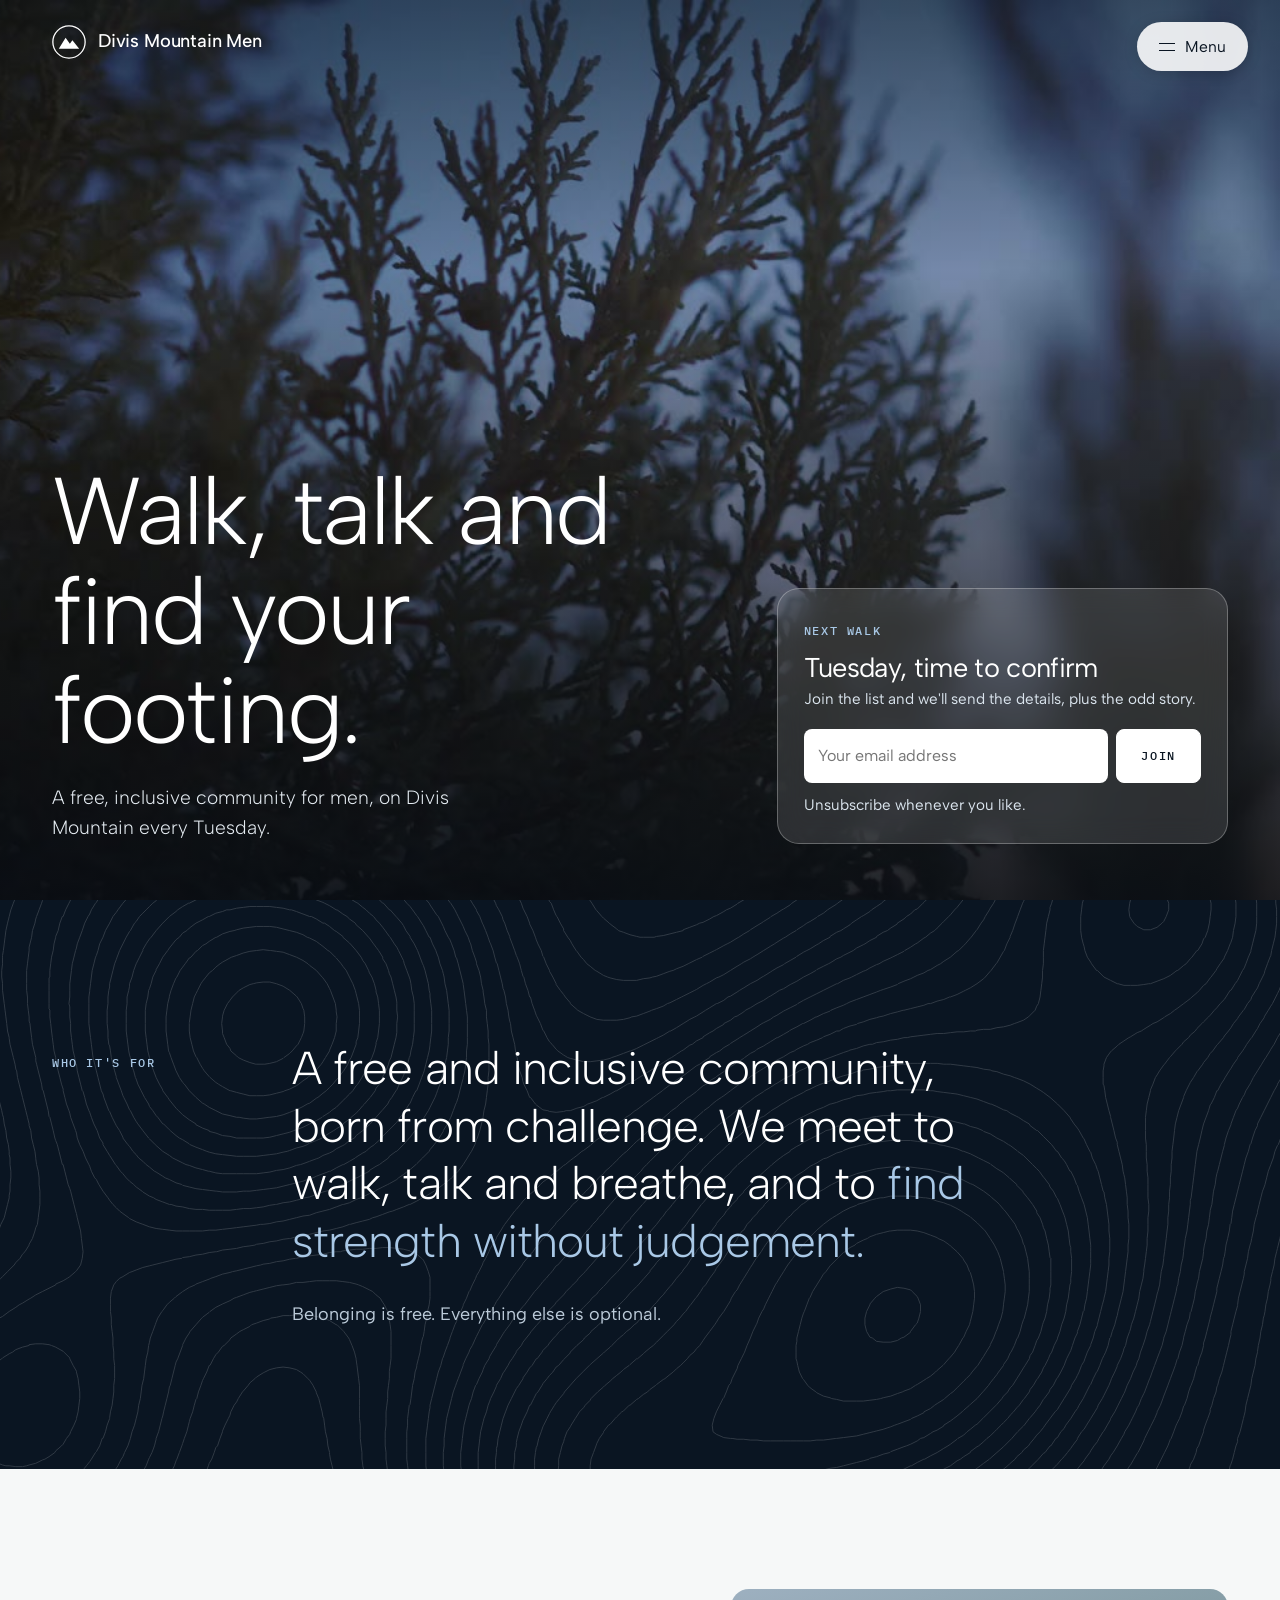
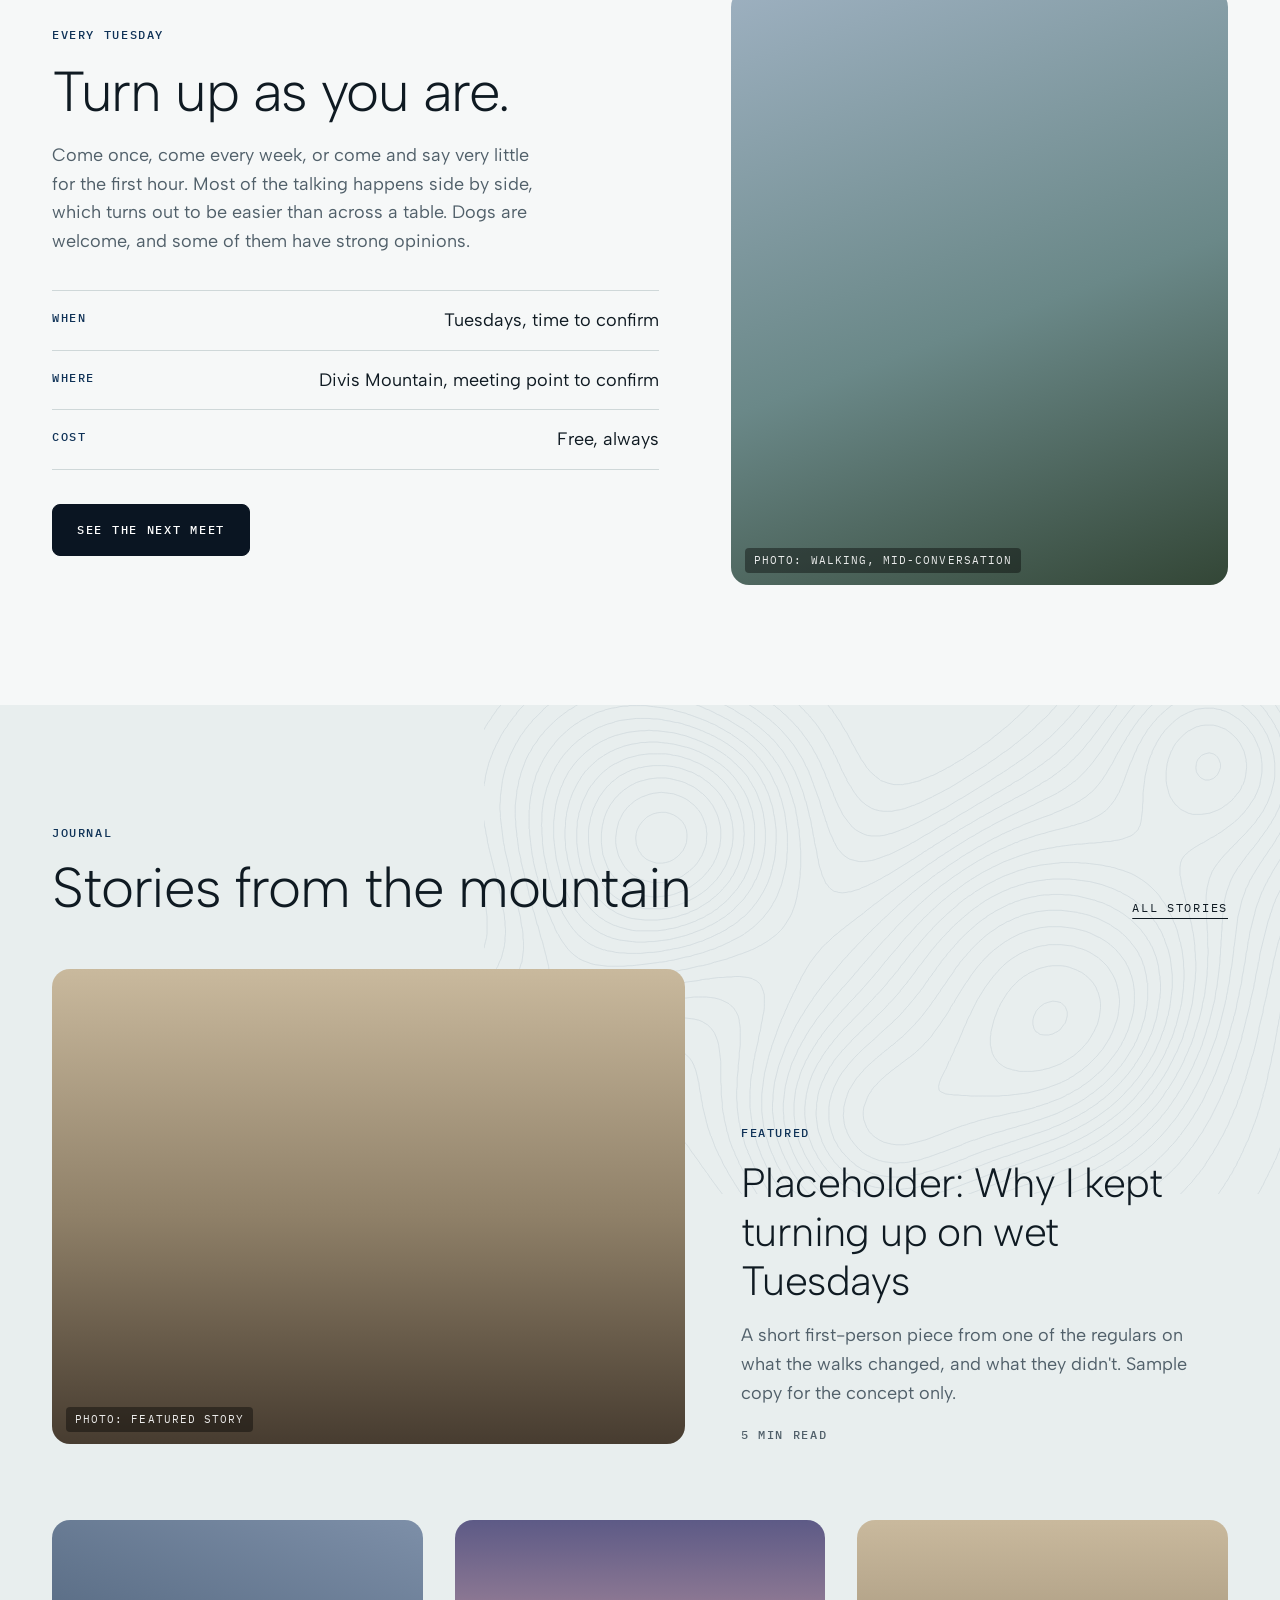
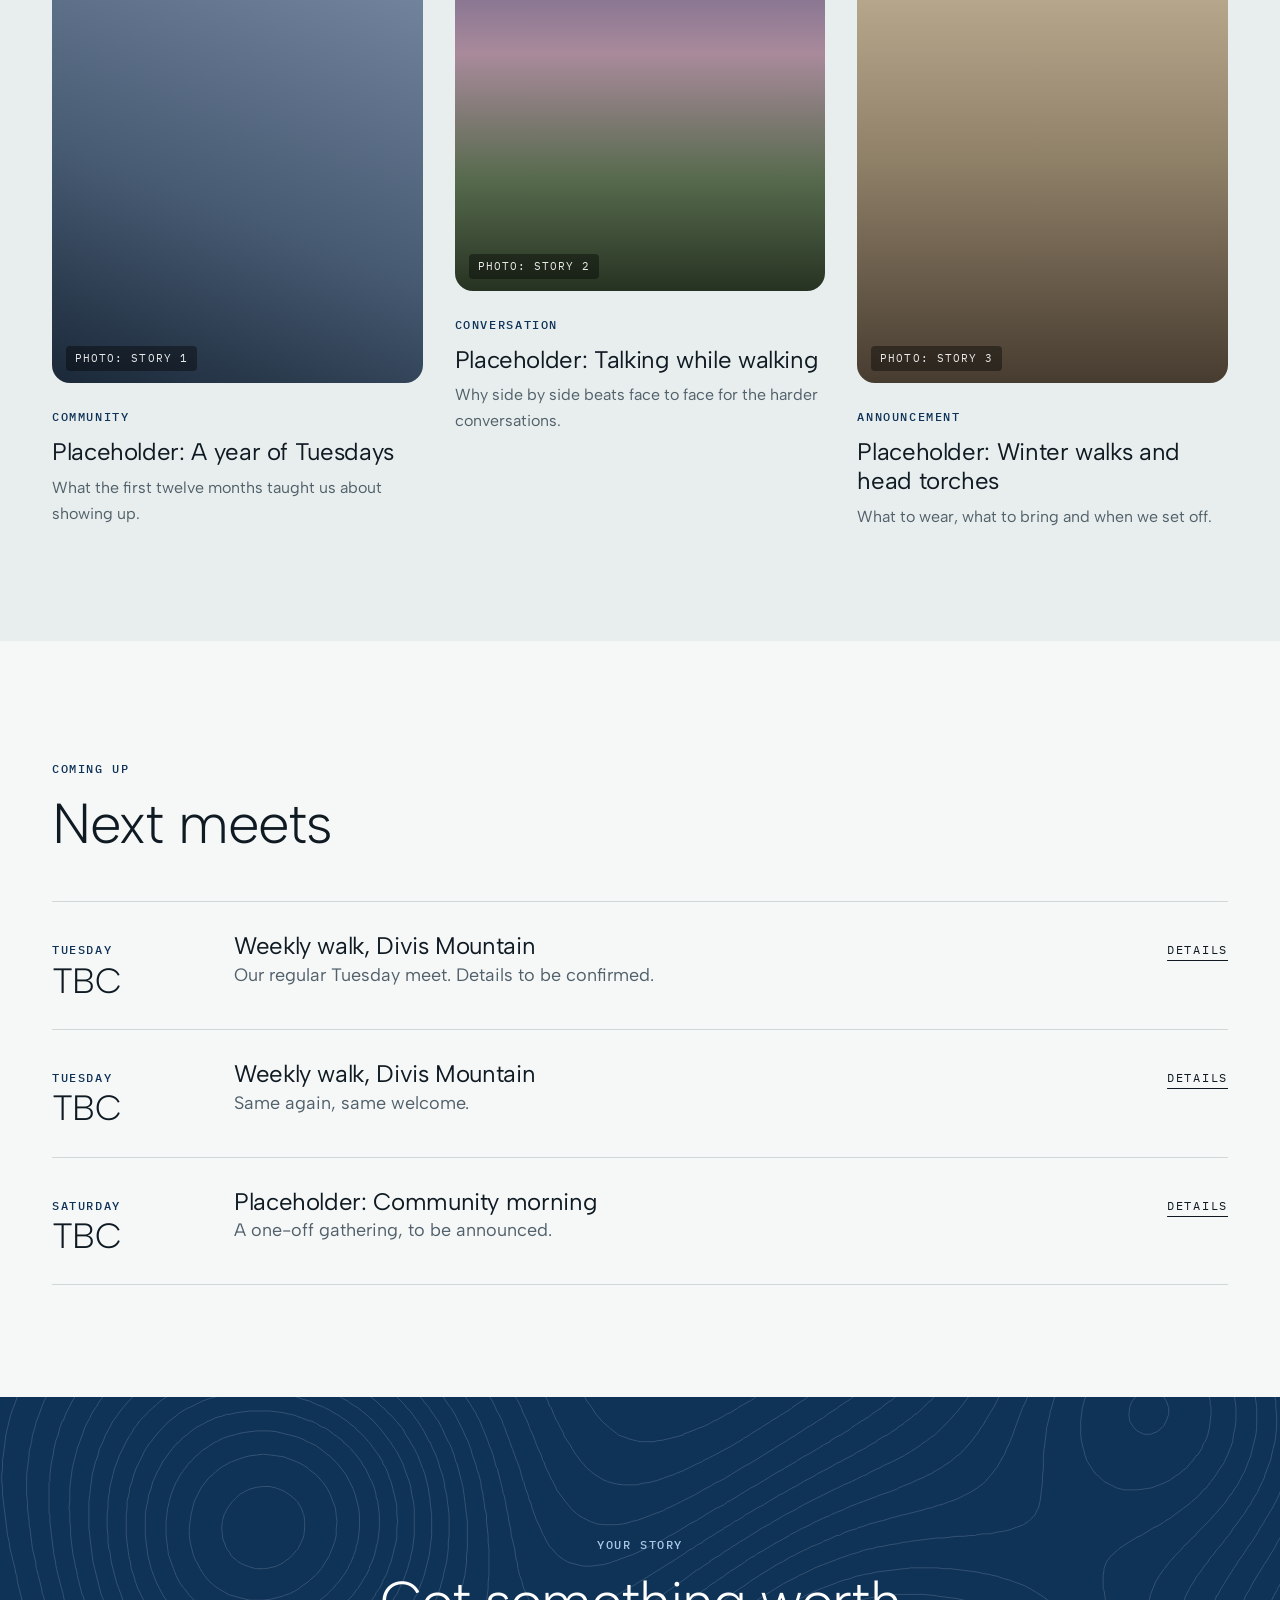
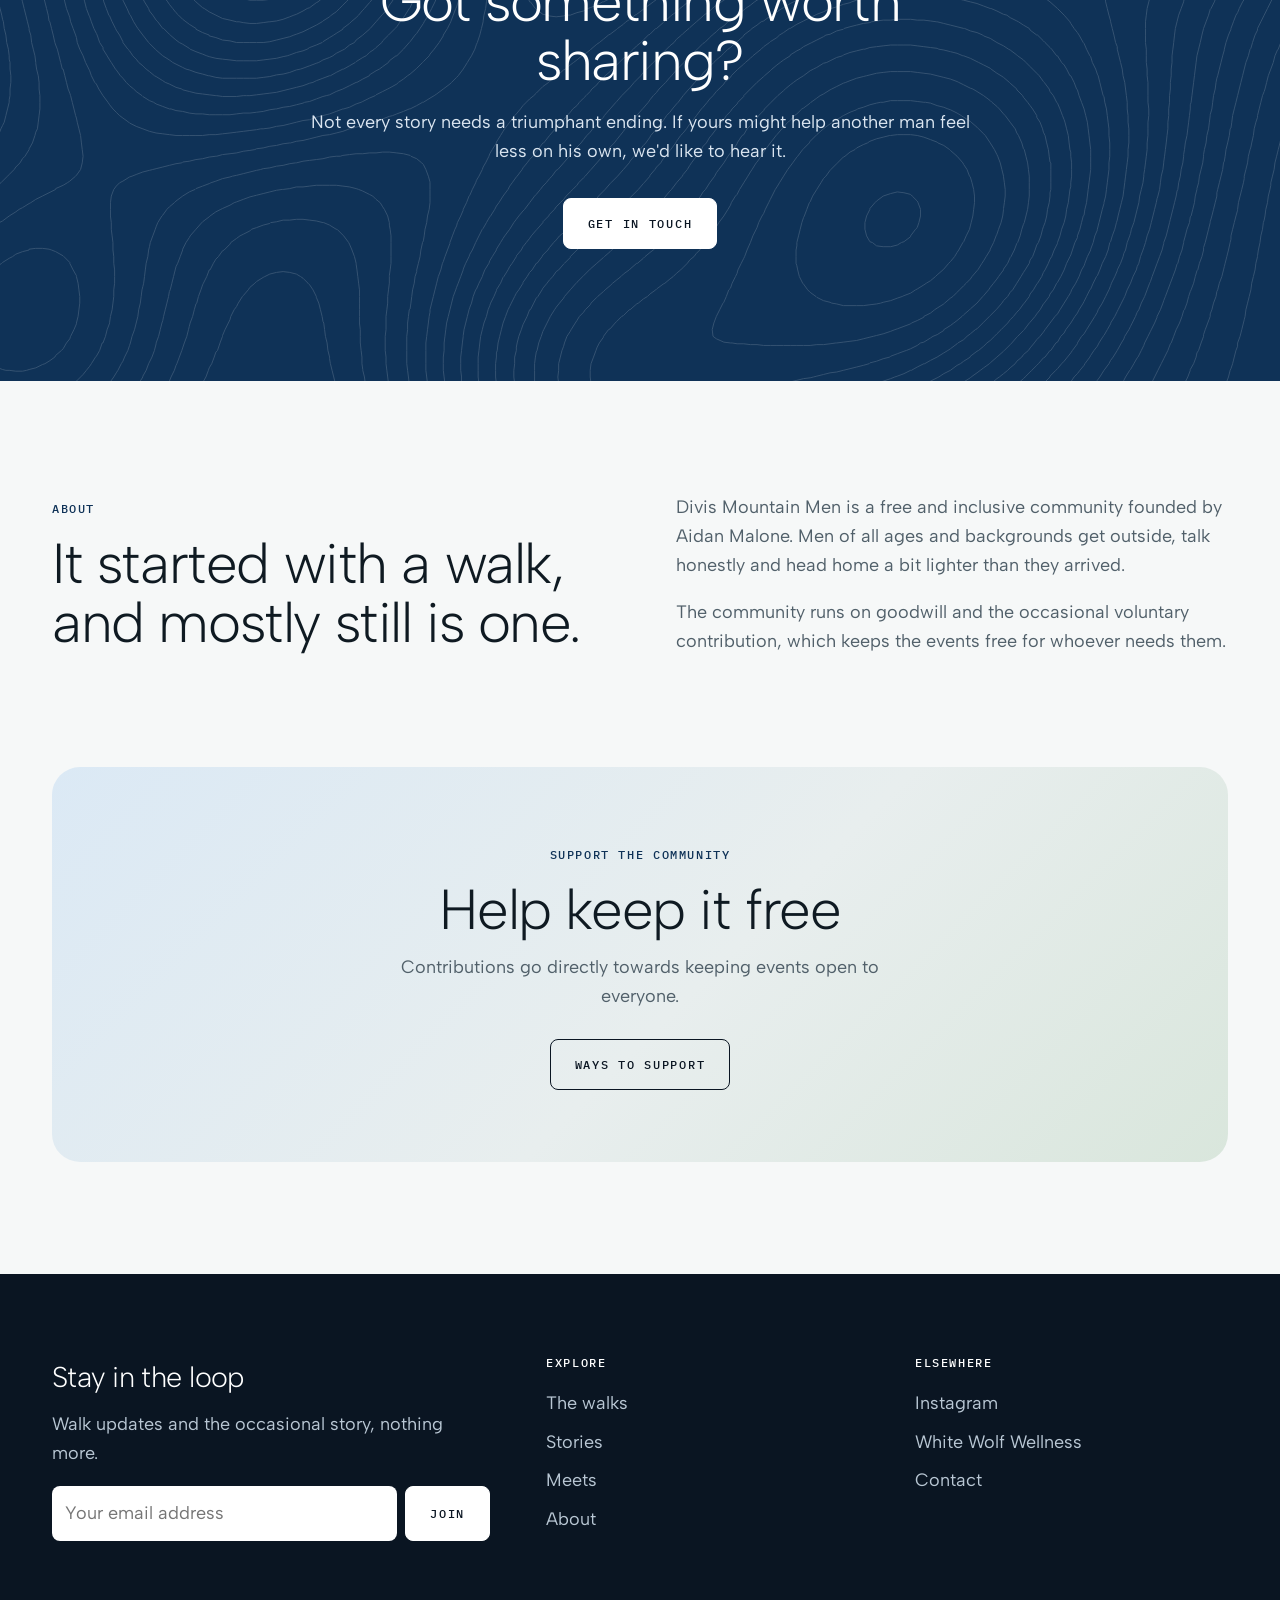
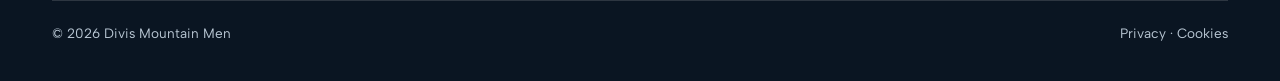
==== commit ad8c7821: "Fix doctype declaration formatting in index.html" ====
--- a/index.html
+++ b/index.html
@@ -1,4 +1,4 @@
-<!doctype html>
+<!doctype html> 
 <html lang="en-GB">
 <head>
 <meta charset="utf-8">
@@ -228,7 +228,7 @@
 <main id="top">
   <section class="hero">
     <video id="bgvid" autoplay muted loop playsinline preload="metadata" poster="assets/hero-poster.jpg" aria-hidden="true">
-      <source src="assets/hero.mp4" type="video/mp4">
+      <source src="assets/hero-update.mp4" type="video/mp4">
     </video>
     <div class="bottom"><div class="wrap hero-grid">
       <div>
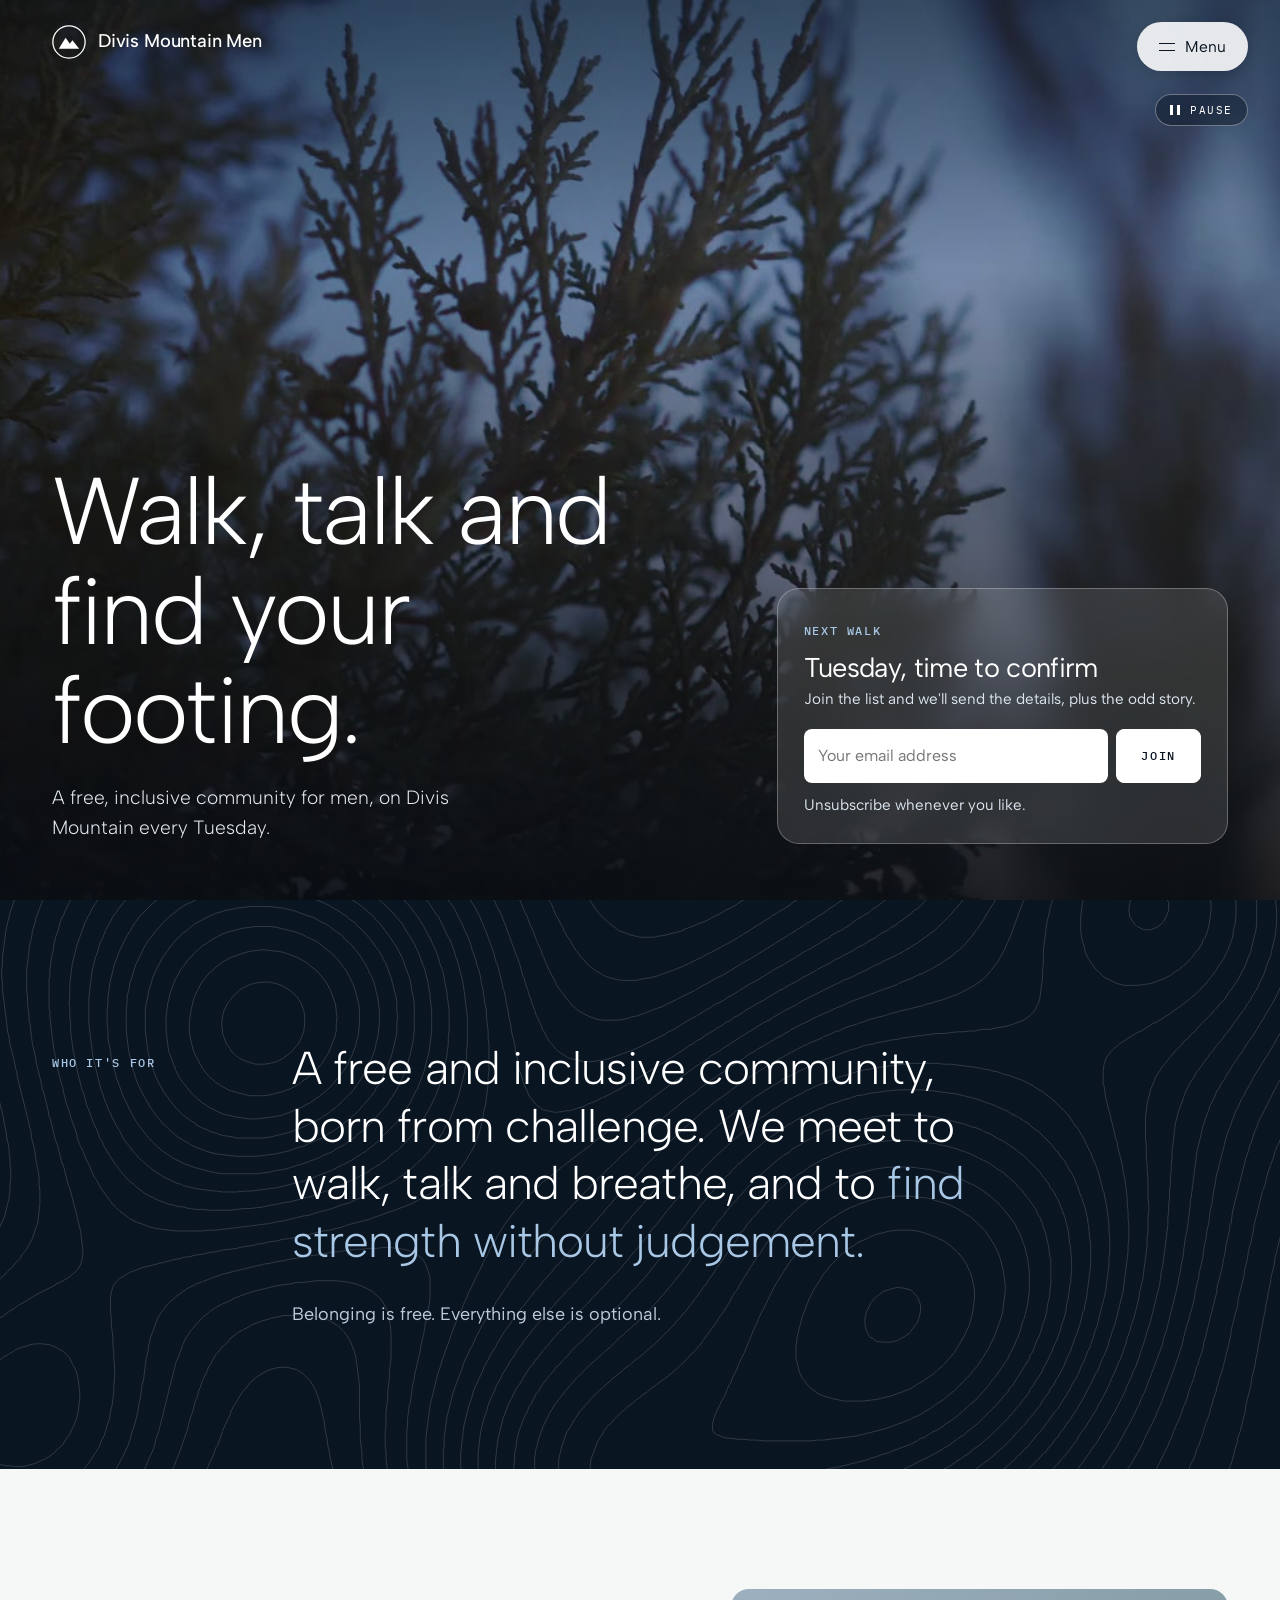
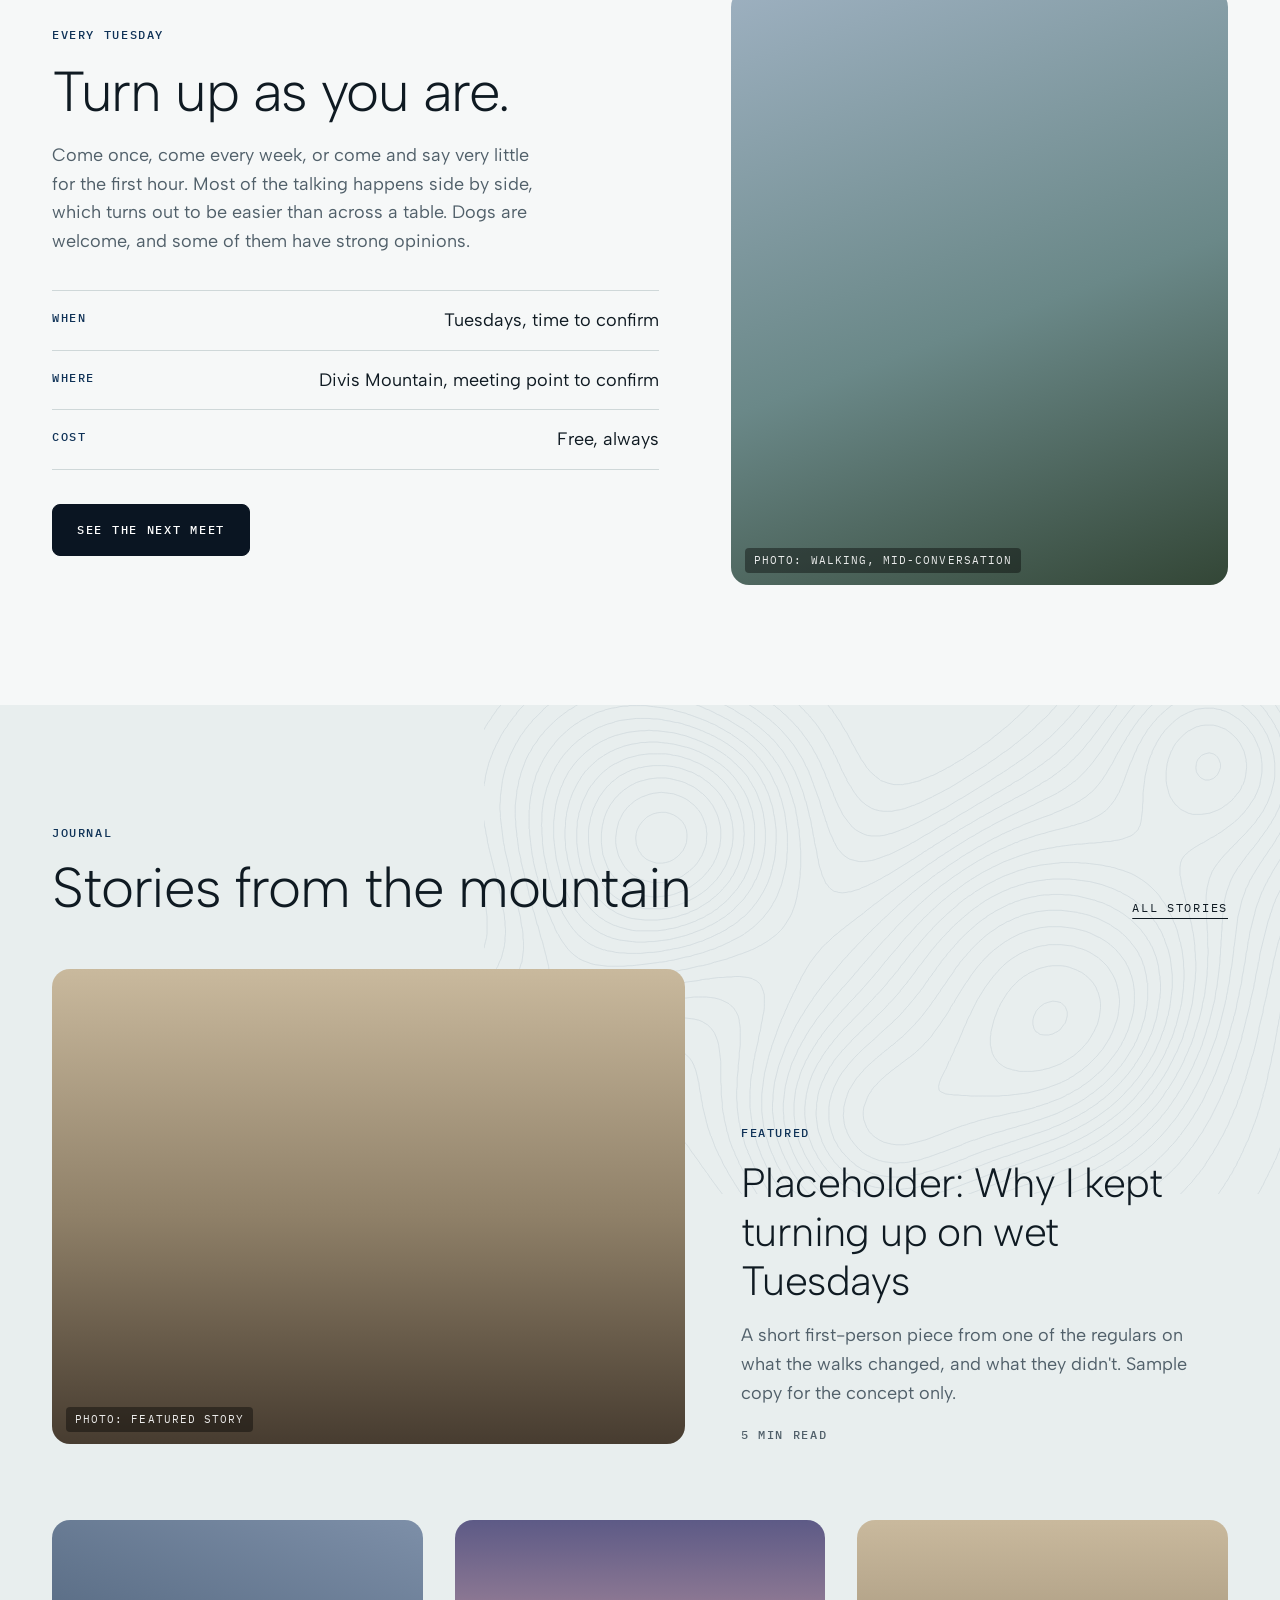
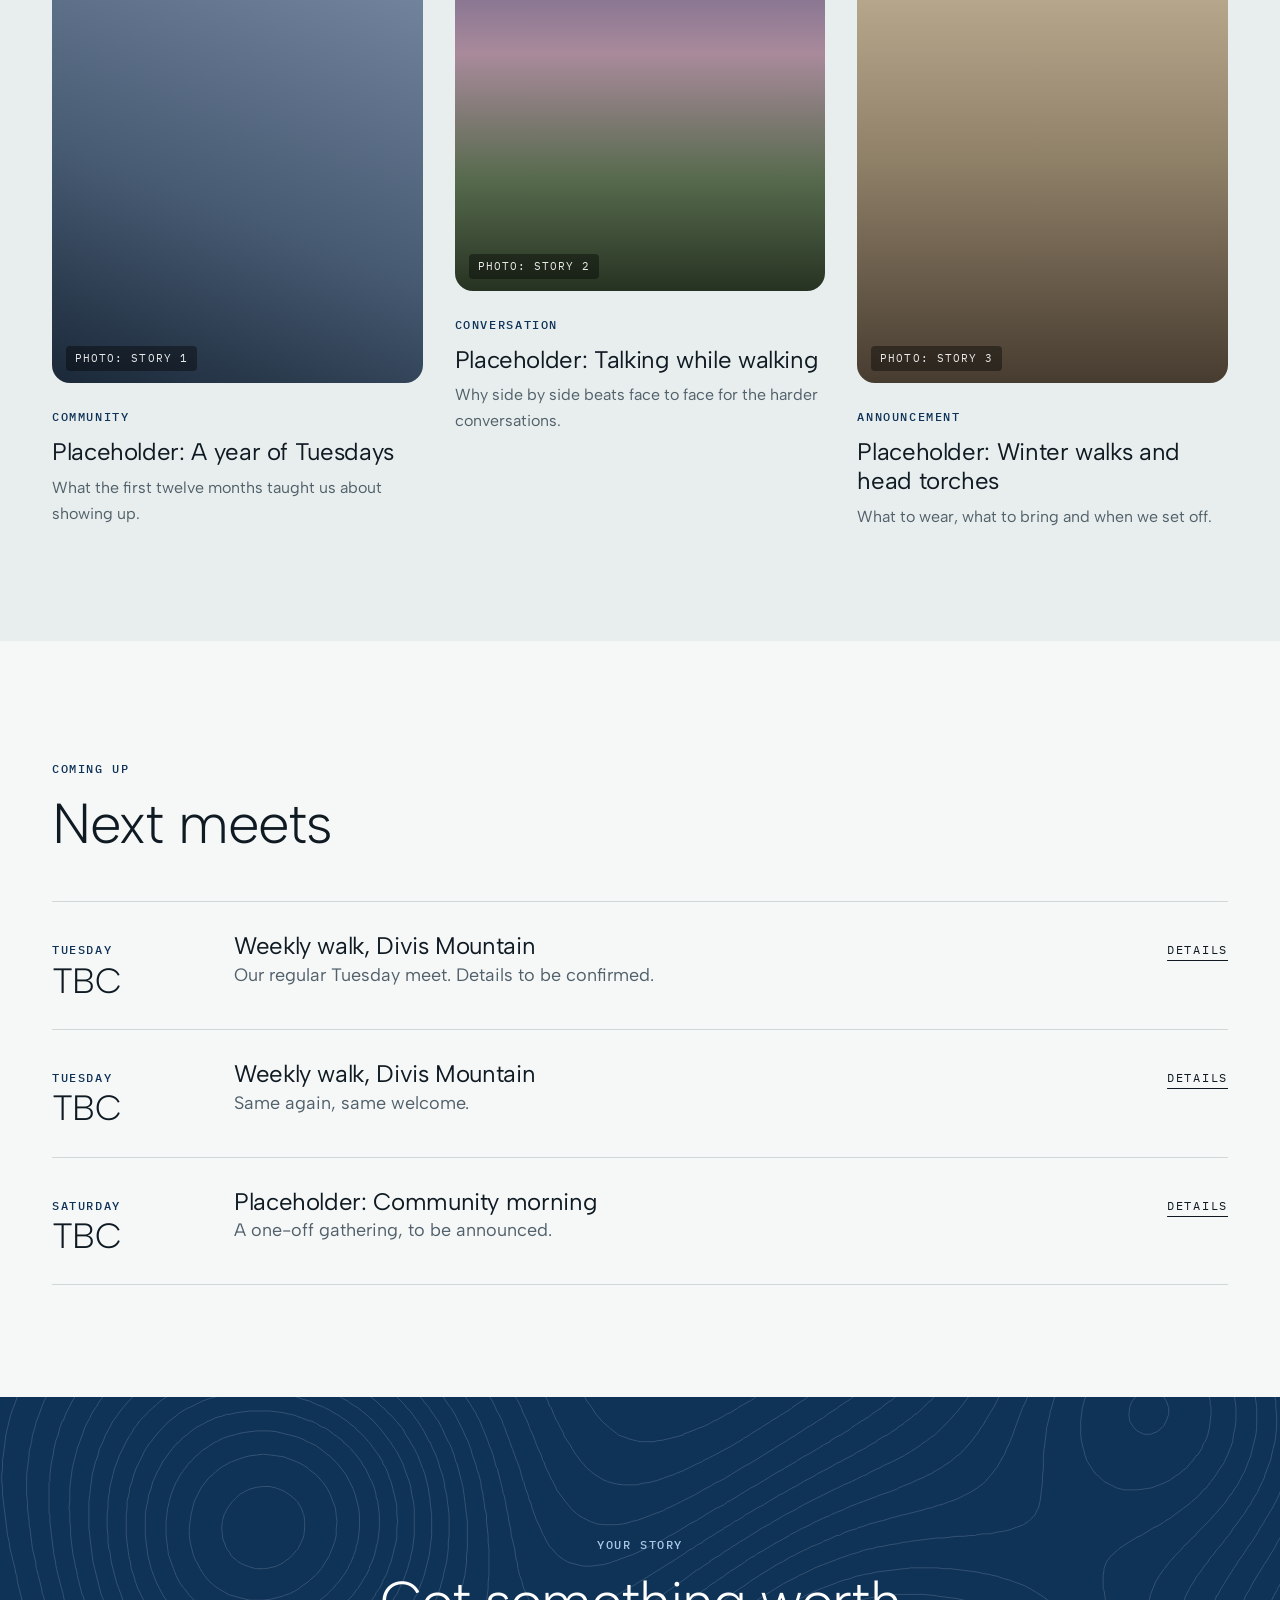
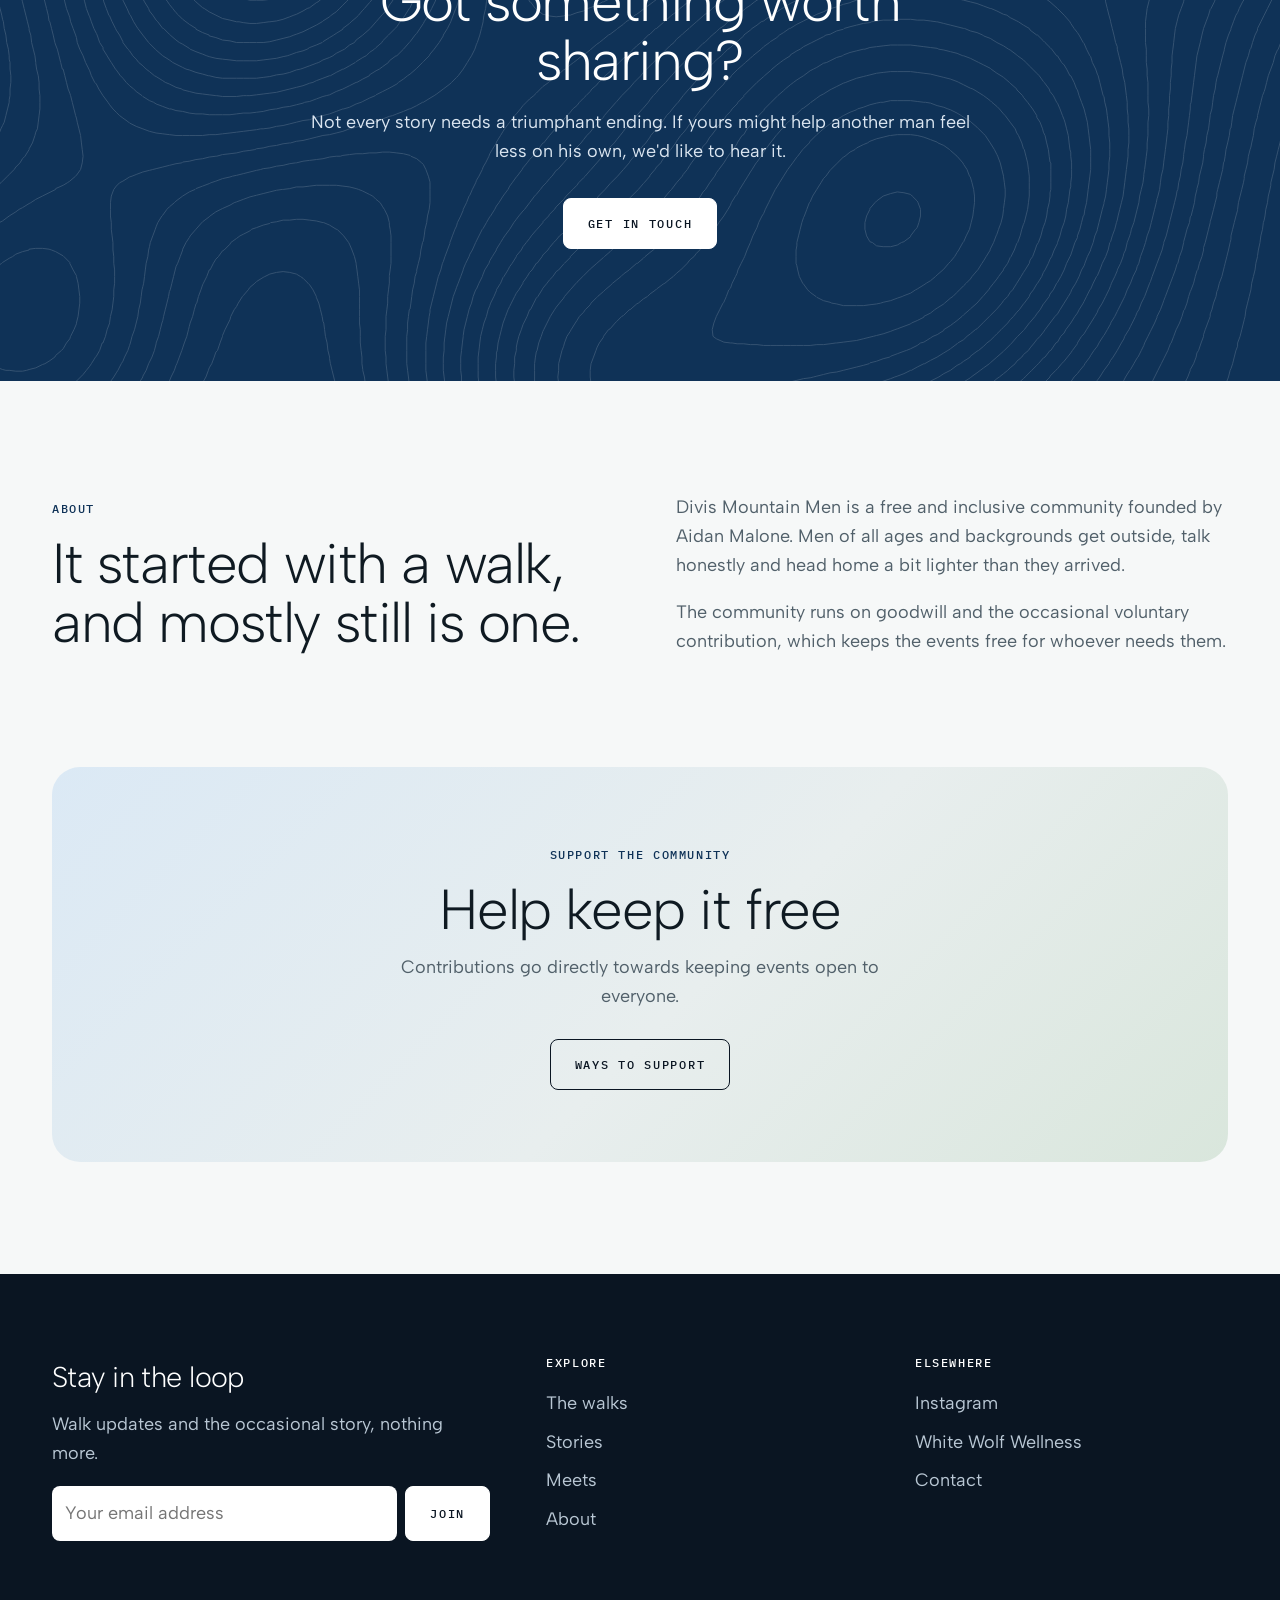
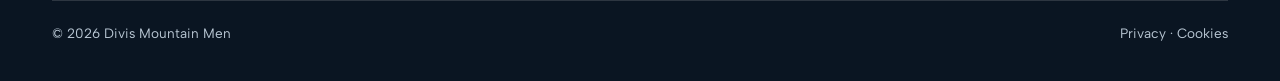
==== commit 69e19a7c: "Modify video autoplay and add control button Updated video autoplay behavior and added controls." ====
--- a/index.html
+++ b/index.html
@@ -1,4 +1,4 @@
-<!doctype html> 
+<!doctype html>
 <html lang="en-GB">
 <head>
 <meta charset="utf-8">
@@ -179,6 +179,14 @@
   .statement,.tuesday,.stories,.events,.about{padding-top:80px;padding-bottom:80px}
   .wrap{padding:0 22px}
 }
+/* hero video control */
+.vtoggle{position:absolute;right:32px;top:94px;z-index:3;display:inline-flex;align-items:center;gap:10px;background:rgba(10,21,34,.45);color:#fff;border:1px solid rgba(255,255,255,.35);border-radius:999px;padding:8px 14px;font-family:"IBM Plex Mono",ui-monospace,monospace;font-size:.68rem;letter-spacing:.14em;text-transform:uppercase;cursor:pointer;backdrop-filter:blur(8px);-webkit-backdrop-filter:blur(8px);transition:background .2s}
+.vtoggle:hover{background:rgba(10,21,34,.7)}
+.vtoggle:focus-visible{outline:2px solid var(--glow);outline-offset:3px}
+.vtoggle .ic{display:inline-block;width:10px;height:10px;border-left:3px solid currentColor;border-right:3px solid currentColor}
+.vtoggle[data-state="paused"] .ic{width:0;height:0;border-left:9px solid currentColor;border-right:0;border-top:5px solid transparent;border-bottom:5px solid transparent}
+@media (max-width:900px){.vtoggle{right:22px}}
+
 /* topographic layers: base lines, cursor drift and glow */
 .statement::before,.statement::after,.share::before,.share::after,.stories::before,.stories::after{content:"";position:absolute;inset:-24px;pointer-events:none;transform:translate3d(var(--px,0px),var(--py,0px),0);will-change:transform}
 .statement::before,.share::before{background:var(--contour-light) center/cover;opacity:.16}
@@ -227,9 +235,10 @@
 
 <main id="top">
   <section class="hero">
-    <video id="bgvid" autoplay muted loop playsinline preload="metadata" poster="assets/hero-poster.jpg" aria-hidden="true">
+    <video id="bgvid" autoplay muted loop playsinline preload="auto" poster="assets/hero-poster.jpg" aria-hidden="true">
       <source src="assets/hero-update.mp4" type="video/mp4">
     </video>
+    <button class="vtoggle" id="vidtoggle" type="button" data-state="paused" aria-label="Play background video"><span class="ic" aria-hidden="true"></span><span class="lbl">Play</span></button>
     <div class="bottom"><div class="wrap hero-grid">
       <div>
         <h1>Walk, talk and find your footing.</h1>
@@ -375,8 +384,41 @@
 document.getElementById('close').addEventListener('click',function(){setMenu(false);});
 ov.addEventListener('click',function(e){if(e.target.closest('a')){setMenu(false);}});
 document.addEventListener('keydown',function(e){if(e.key==='Escape'){setMenu(false);}});
-var v=document.getElementById('bgvid');
-if(v&&window.matchMedia('(prefers-reduced-motion: reduce)').matches){v.removeAttribute('autoplay');v.pause();}
+/* hero video: explicit start, retry on first interaction, visible control */
+(function(){
+  var v=document.getElementById('bgvid'),btn=document.getElementById('vidtoggle');
+  if(!v){return;}
+  var reduce=matchMedia('(prefers-reduced-motion: reduce)').matches,userPaused=false;
+  v.muted=true;v.defaultMuted=true;
+  function paint(){
+    if(!btn){return;}
+    var playing=!v.paused;
+    btn.setAttribute('data-state',playing?'playing':'paused');
+    btn.setAttribute('aria-label',playing?'Pause background video':'Play background video');
+    btn.querySelector('.lbl').textContent=playing?'Pause':'Play';
+  }
+  function start(){
+    if(userPaused){return;}
+    var r=v.play();
+    if(r&&r.catch){r.catch(function(err){if(err.name!=='AbortError'){console.warn('Hero video play() was refused:',err.name,err.message);}paint();});}
+  }
+  v.addEventListener('play',paint);v.addEventListener('pause',paint);
+  var src=v.querySelector('source');
+  if(src){src.addEventListener('error',function(){console.warn('Hero video source failed to load:',v.currentSrc);});}
+  v.addEventListener('error',function(){console.warn('Hero video error code:',v.error&&v.error.code);});
+  if(btn){btn.addEventListener('click',function(){
+    if(v.paused){userPaused=false;start();}else{userPaused=true;v.pause();}
+  });}
+  if(reduce){v.removeAttribute('autoplay');v.pause();userPaused=true;}
+  else{
+    start();
+    v.addEventListener('loadeddata',start);
+    ['pointerdown','keydown','touchstart'].forEach(function(t){
+      window.addEventListener(t,function(){if(v.paused){start();}},{once:true,passive:true});
+    });
+  }
+  paint();
+})();
 
 /* scroll reveals */
 (function(){
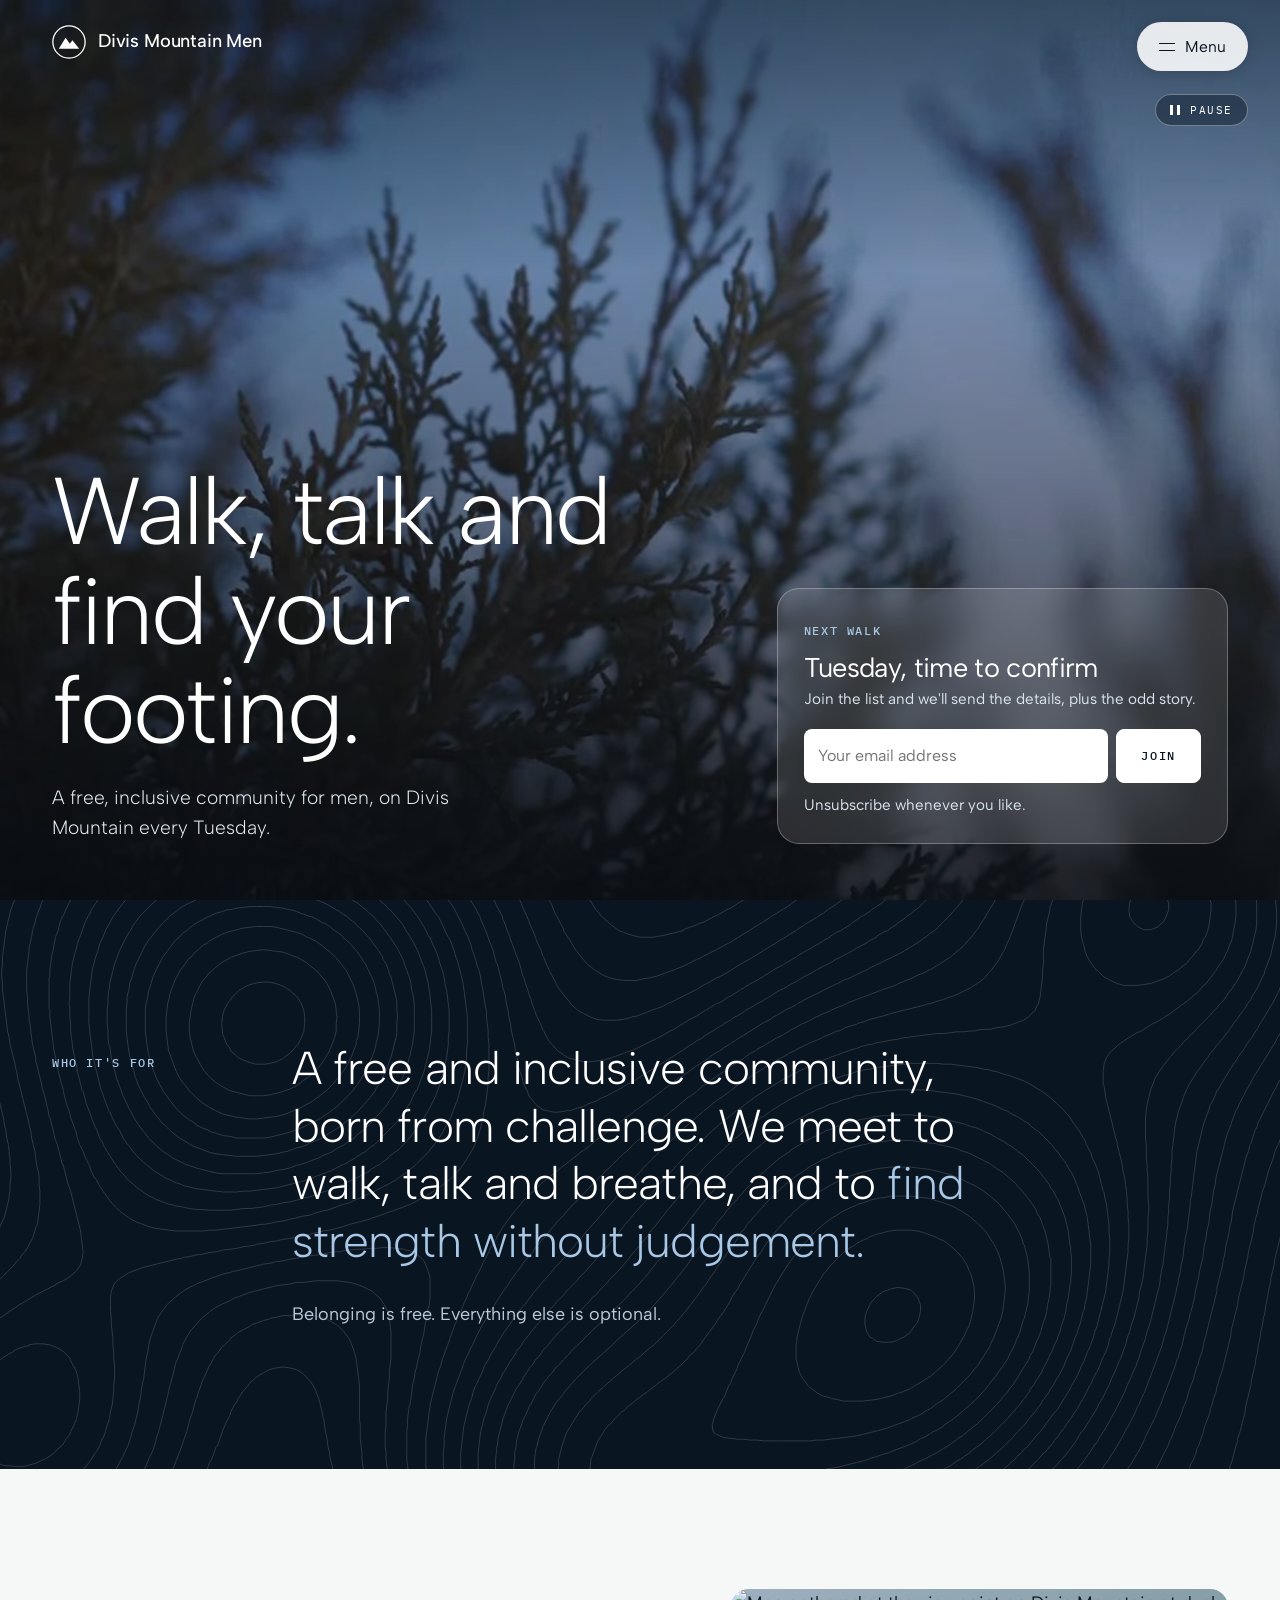
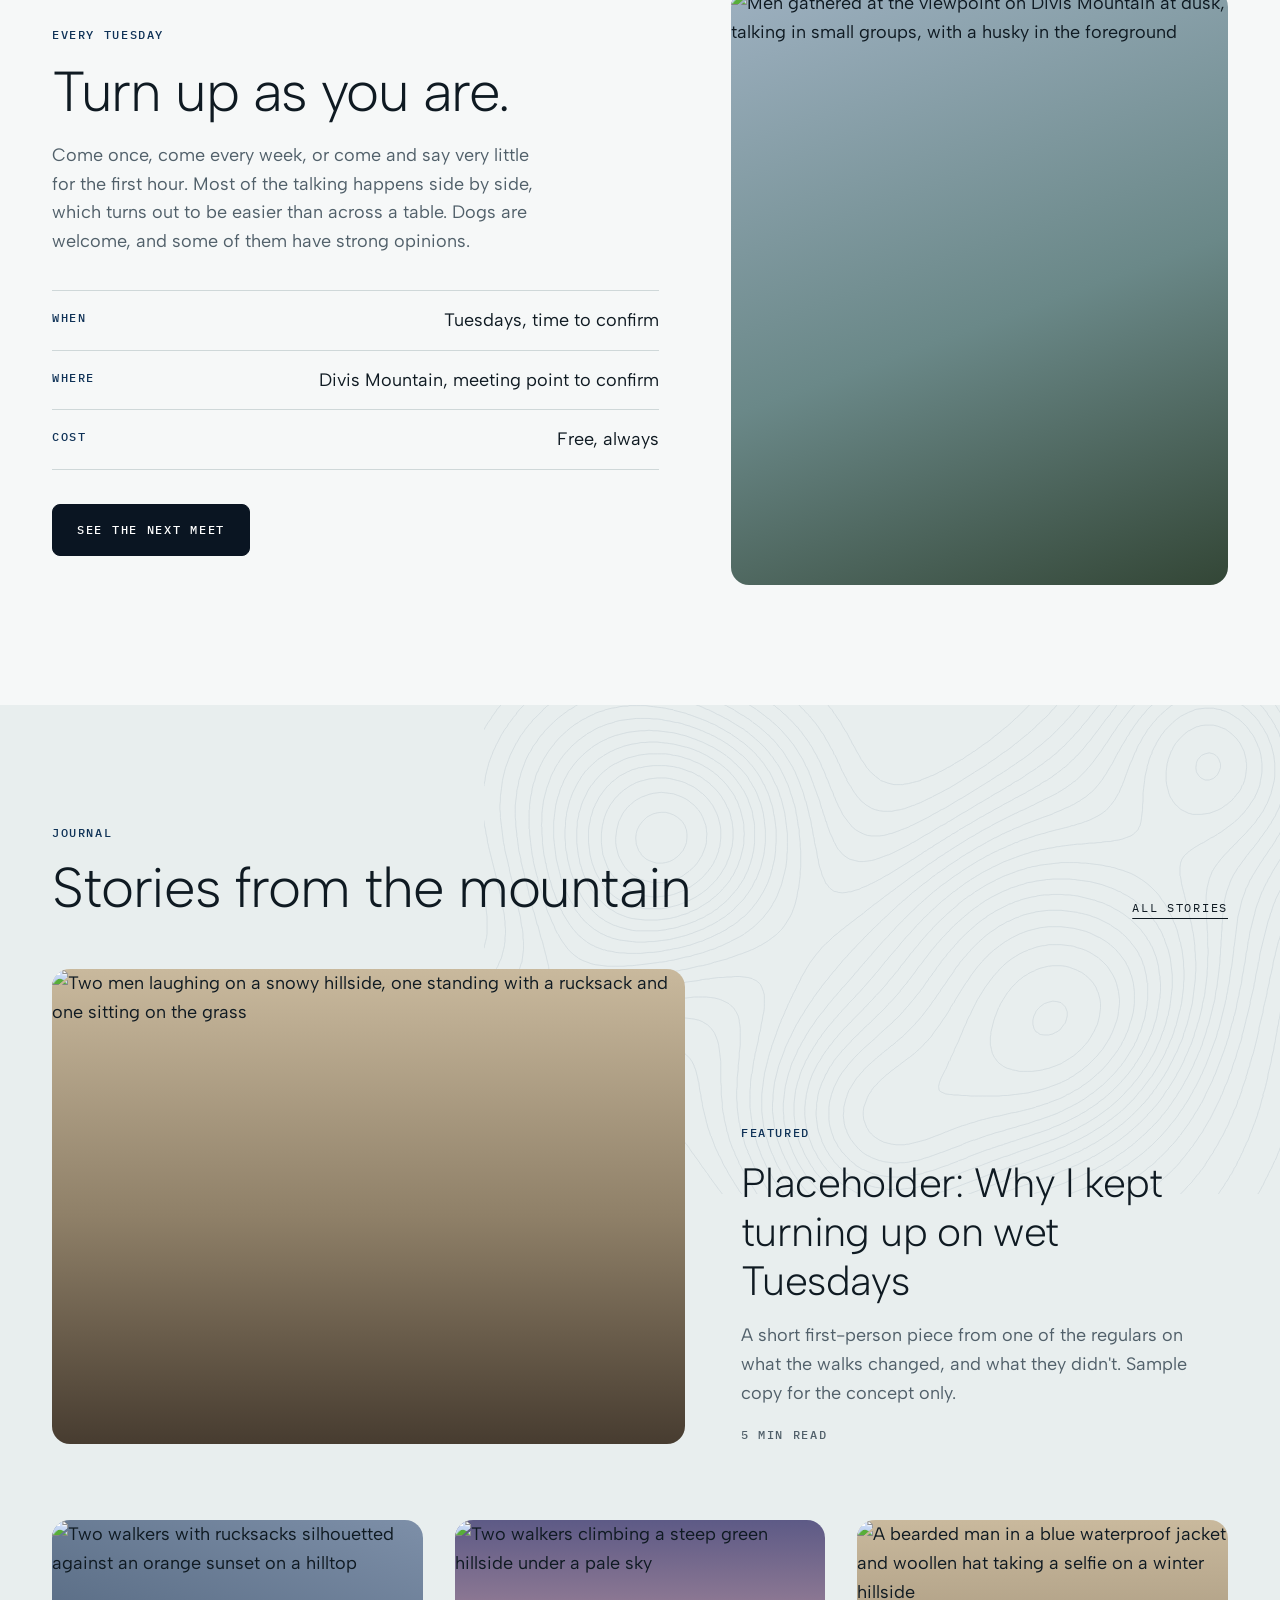
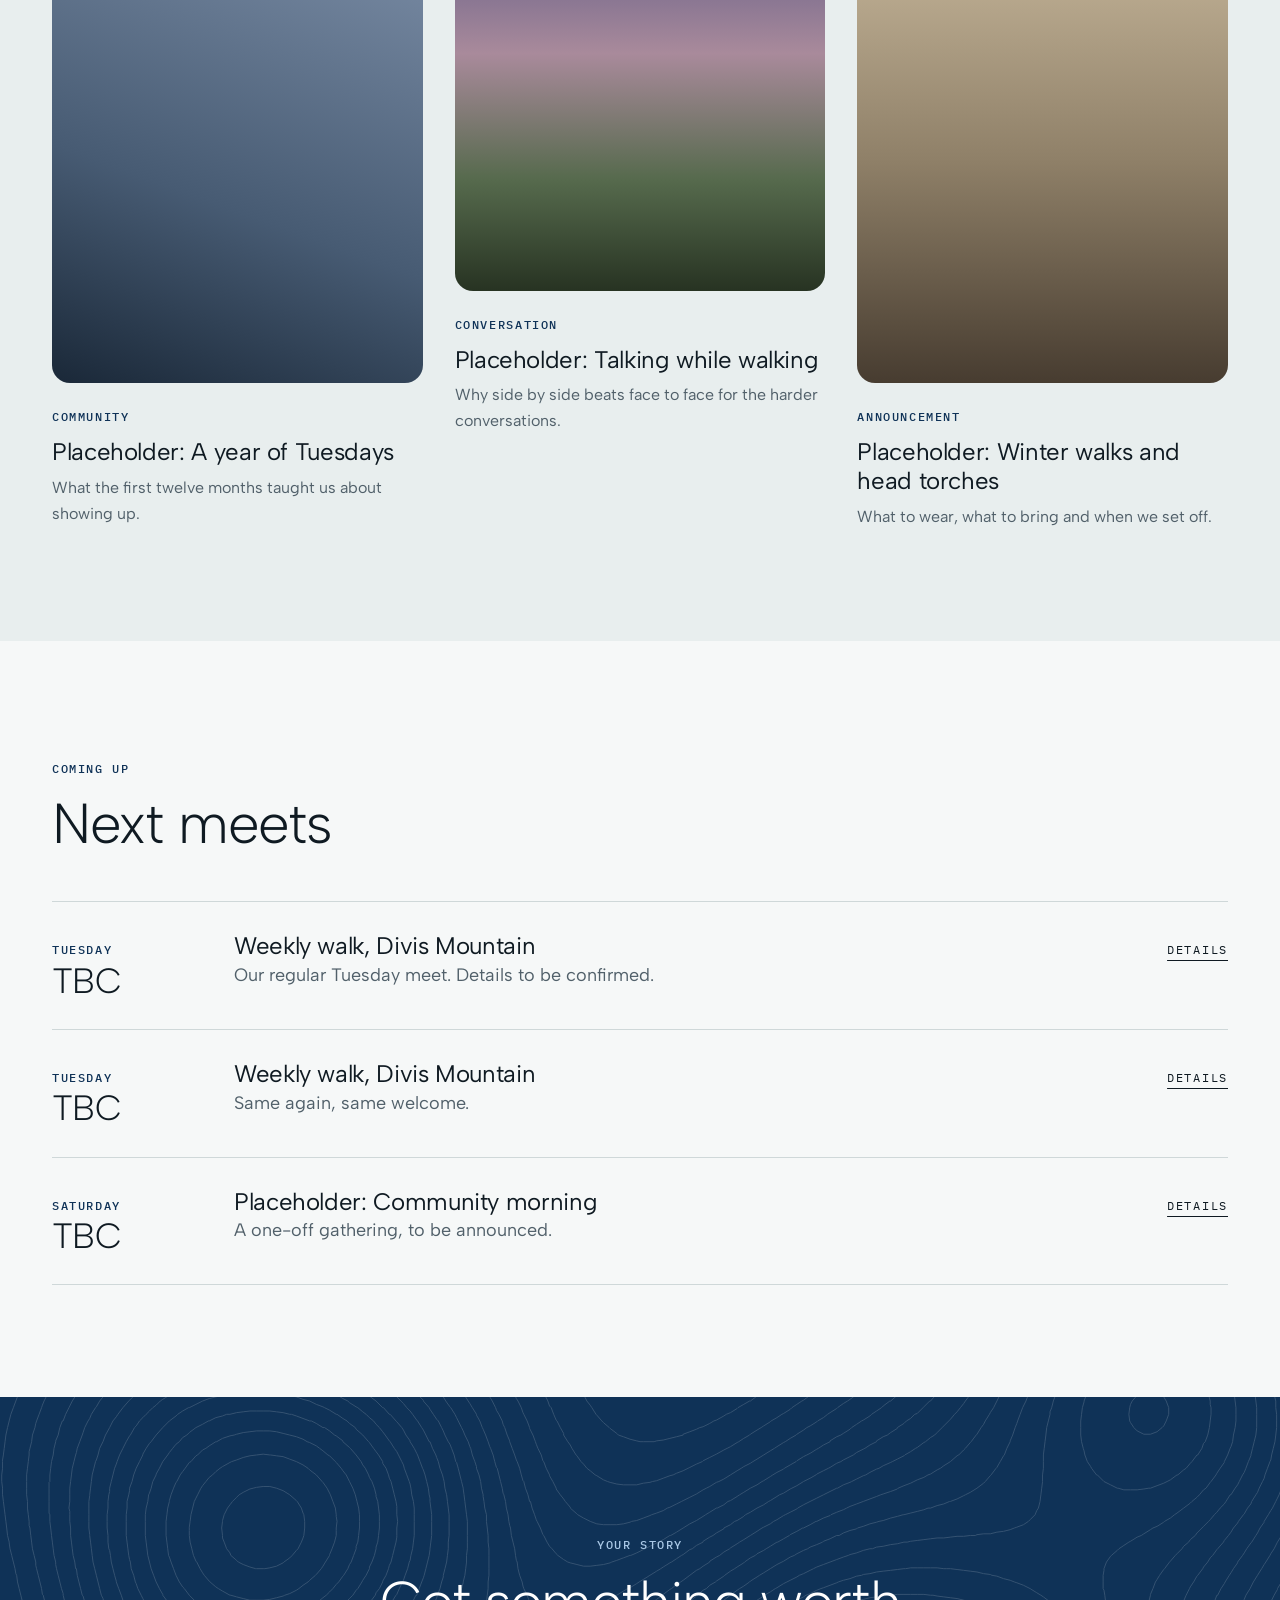
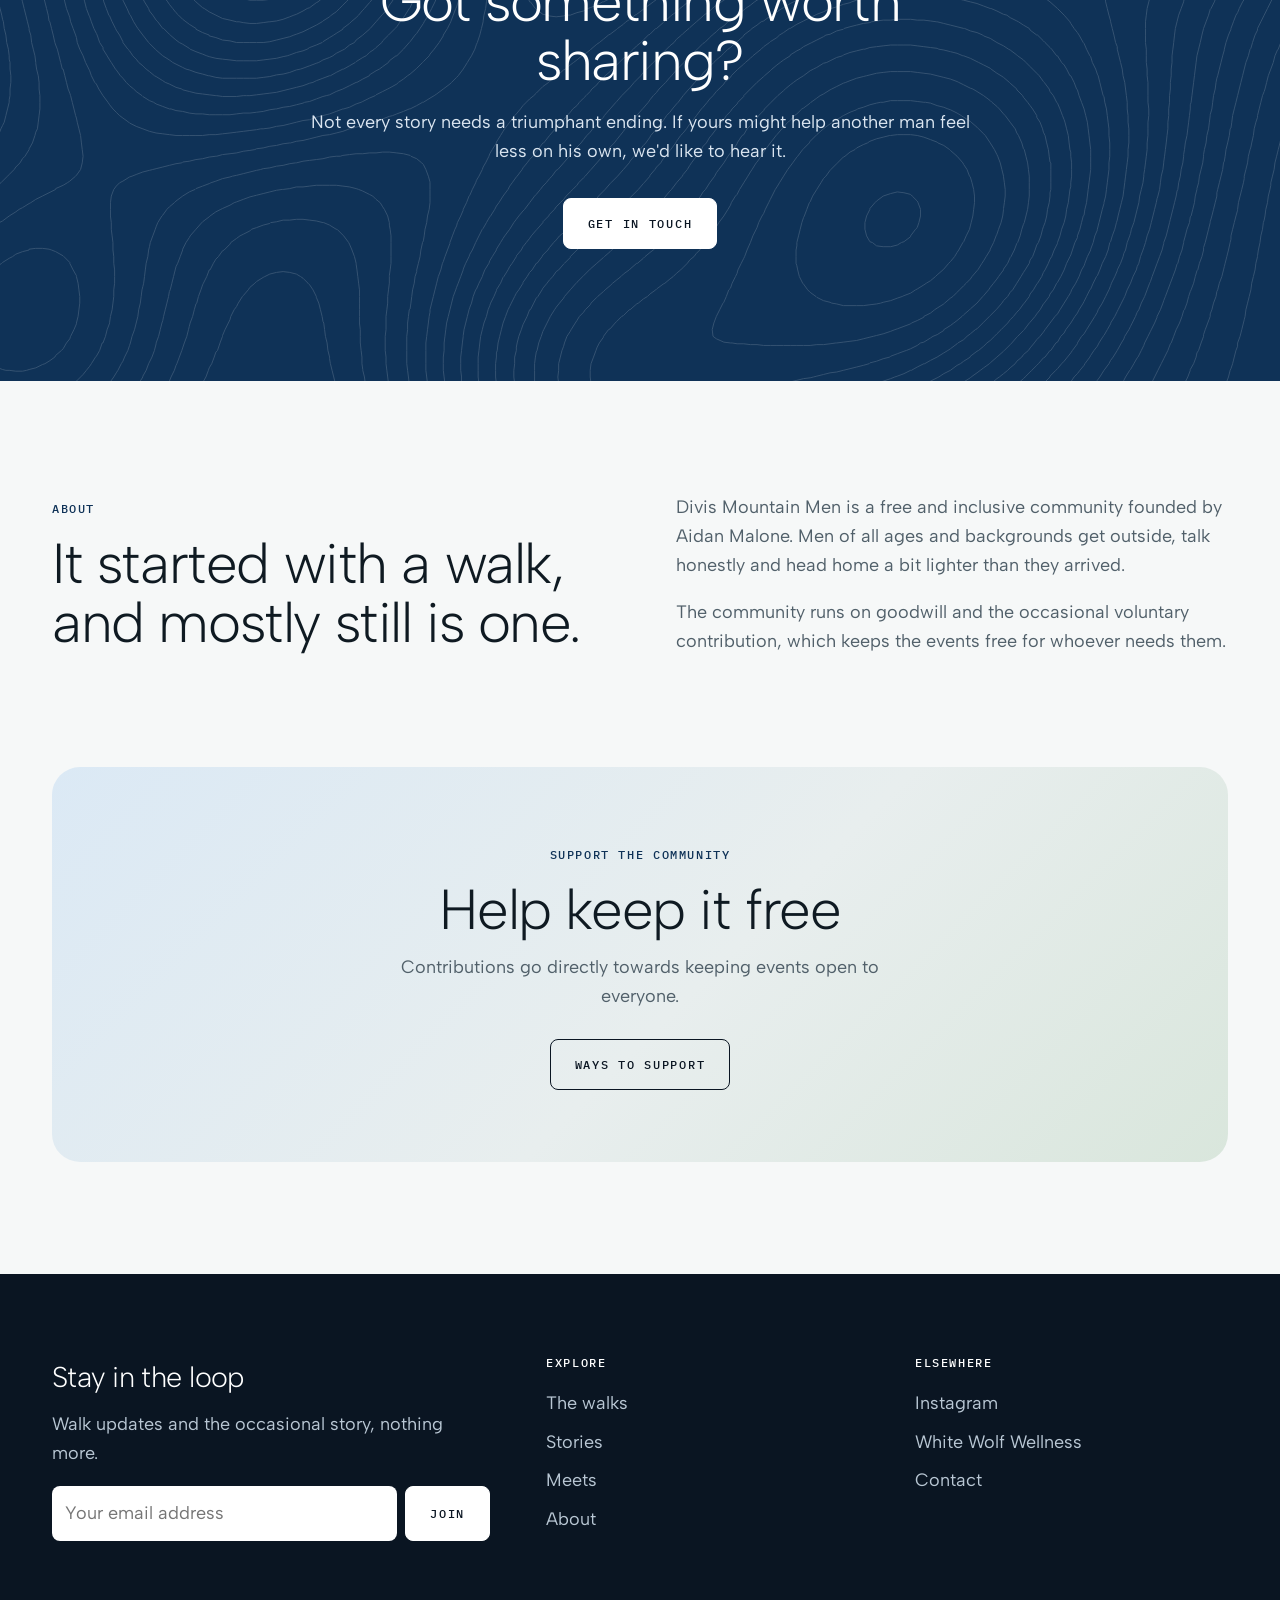
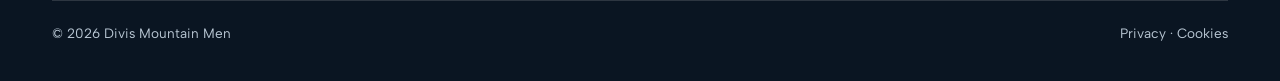
==== commit 10d69a3c: "Update image placeholders to use picture elements" ====
--- a/index.html
+++ b/index.html
@@ -50,6 +50,8 @@
 .ph.b{background:linear-gradient(160deg,#9db0c0 0%,#6a8888 55%,#334636 100%)}
 .ph.c{background:linear-gradient(180deg,#c9b99d 0%,#8f8068 52%,#473c30 100%)}
 .ph.d{background:linear-gradient(200deg,#7d8fa8 0%,#475b73 60%,#1a2838 100%)}
+.ph picture,.ph img{display:block;width:100%;height:100%}
+.ph img{object-fit:cover}
 .ph span{position:absolute;left:14px;bottom:12px;font-family:"IBM Plex Mono",monospace;font-size:.66rem;letter-spacing:.1em;text-transform:uppercase;color:rgba(255,255,255,.9);background:rgba(0,0,0,.4);padding:4px 9px;border-radius:4px}
 
 /* header */
@@ -236,6 +238,7 @@
 <main id="top">
   <section class="hero">
     <video id="bgvid" autoplay muted loop playsinline preload="auto" poster="assets/hero-poster.jpg" aria-hidden="true">
+      <source src="assets/hero-update.webm" type="video/webm">
       <source src="assets/hero-update.mp4" type="video/mp4">
     </video>
     <button class="vtoggle" id="vidtoggle" type="button" data-state="paused" aria-label="Play background video"><span class="ic" aria-hidden="true"></span><span class="lbl">Play</span></button>
@@ -282,7 +285,7 @@
         </dl>
         <a class="btn" href="#events">See the next meet</a>
       </div>
-      <div class="ph b" role="img" aria-label="Placeholder: men walking together on the mountain"><span>Photo: walking, mid-conversation</span></div>
+      <div class="ph b"><picture><source type="image/webp" srcset="assets/img/walk-divis-dusk-400.webp 400w, assets/img/walk-divis-dusk-547.webp 547w" sizes="(max-width:900px) 92vw, 480px"><img src="assets/img/walk-divis-dusk-547.jpg" srcset="assets/img/walk-divis-dusk-400.jpg 400w, assets/img/walk-divis-dusk-547.jpg 547w" sizes="(max-width:900px) 92vw, 480px" width="547" height="656" alt="Men gathered at the viewpoint on Divis Mountain at dusk, talking in small groups, with a husky in the foreground" loading="lazy" decoding="async"></picture></div>
     </div>
   </section>
 
@@ -293,7 +296,7 @@
         <a class="textlink" href="#">All stories</a>
       </div>
       <article class="feature">
-        <div class="ph c" role="img" aria-label="Placeholder feature image"><span>Photo: featured story</span></div>
+        <div class="ph c"><picture><source type="image/webp" srcset="assets/img/story-two-men-480.webp 480w, assets/img/story-two-men-640.webp 640w" sizes="(max-width:900px) 92vw, 640px"><img src="assets/img/story-two-men-640.jpg" srcset="assets/img/story-two-men-480.jpg 480w, assets/img/story-two-men-640.jpg 640w" sizes="(max-width:900px) 92vw, 640px" width="640" height="480" alt="Two men laughing on a snowy hillside, one standing with a rucksack and one sitting on the grass" loading="lazy" decoding="async"></picture></div>
         <div>
           <span class="mono meta">Featured</span>
           <h3>Placeholder: Why I kept turning up on wet Tuesdays</h3>
@@ -302,9 +305,9 @@
         </div>
       </article>
       <div class="cards">
-        <article class="card"><a href="#"><div class="ph d" role="img" aria-label="Placeholder"><span>Photo: story 1</span></div><span class="mono meta">Community</span><h3>Placeholder: A year of Tuesdays</h3><p>What the first twelve months taught us about showing up.</p></a></article>
-        <article class="card"><a href="#"><div class="ph" role="img" aria-label="Placeholder"><span>Photo: story 2</span></div><span class="mono meta">Conversation</span><h3>Placeholder: Talking while walking</h3><p>Why side by side beats face to face for the harder conversations.</p></a></article>
-        <article class="card"><a href="#"><div class="ph c" role="img" aria-label="Placeholder"><span>Photo: story 3</span></div><span class="mono meta">Announcement</span><h3>Placeholder: Winter walks and head torches</h3><p>What to wear, what to bring and when we set off.</p></a></article>
+        <article class="card"><a href="#"><div class="ph d"><picture><source type="image/webp" srcset="assets/img/card-sunset-480.webp 480w, assets/img/card-sunset-800.webp 800w" sizes="(max-width:900px) 92vw, 370px"><img src="assets/img/card-sunset-800.jpg" srcset="assets/img/card-sunset-480.jpg 480w, assets/img/card-sunset-800.jpg 800w" sizes="(max-width:900px) 92vw, 370px" width="800" height="1000" alt="Two walkers with rucksacks silhouetted against an orange sunset on a hilltop" loading="lazy" decoding="async"></picture></div><span class="mono meta">Community</span><h3>Placeholder: A year of Tuesdays</h3><p>What the first twelve months taught us about showing up.</p></a></article>
+        <article class="card"><a href="#"><div class="ph"><picture><source type="image/webp" srcset="assets/img/card-climbers-320.webp 320w, assets/img/card-climbers-427.webp 427w" sizes="(max-width:900px) 92vw, 370px"><img src="assets/img/card-climbers-427.jpg" srcset="assets/img/card-climbers-320.jpg 320w, assets/img/card-climbers-427.jpg 427w" sizes="(max-width:900px) 92vw, 370px" width="427" height="427" alt="Two walkers climbing a steep green hillside under a pale sky" loading="lazy" decoding="async"></picture></div><span class="mono meta">Conversation</span><h3>Placeholder: Talking while walking</h3><p>Why side by side beats face to face for the harder conversations.</p></a></article>
+        <article class="card"><a href="#"><div class="ph c"><picture><source type="image/webp" srcset="assets/img/card-selfie-288.webp 288w, assets/img/card-selfie-384.webp 384w" sizes="(max-width:900px) 92vw, 370px"><img src="assets/img/card-selfie-384.jpg" srcset="assets/img/card-selfie-288.jpg 288w, assets/img/card-selfie-384.jpg 384w" sizes="(max-width:900px) 92vw, 370px" width="384" height="480" alt="A bearded man in a blue waterproof jacket and woollen hat taking a selfie on a winter hillside" loading="lazy" decoding="async"></picture></div><span class="mono meta">Announcement</span><h3>Placeholder: Winter walks and head torches</h3><p>What to wear, what to bring and when we set off.</p></a></article>
       </div>
     </div>
   </section>
@@ -403,8 +406,9 @@
     if(r&&r.catch){r.catch(function(err){if(err.name!=='AbortError'){console.warn('Hero video play() was refused:',err.name,err.message);}paint();});}
   }
   v.addEventListener('play',paint);v.addEventListener('pause',paint);
-  var src=v.querySelector('source');
-  if(src){src.addEventListener('error',function(){console.warn('Hero video source failed to load:',v.currentSrc);});}
+  [].forEach.call(v.querySelectorAll('source'),function(src){
+    src.addEventListener('error',function(){console.warn('Hero video source failed to load:',src.src);});
+  });
   v.addEventListener('error',function(){console.warn('Hero video error code:',v.error&&v.error.code);});
   if(btn){btn.addEventListener('click',function(){
     if(v.paused){userPaused=false;start();}else{userPaused=true;v.pause();}
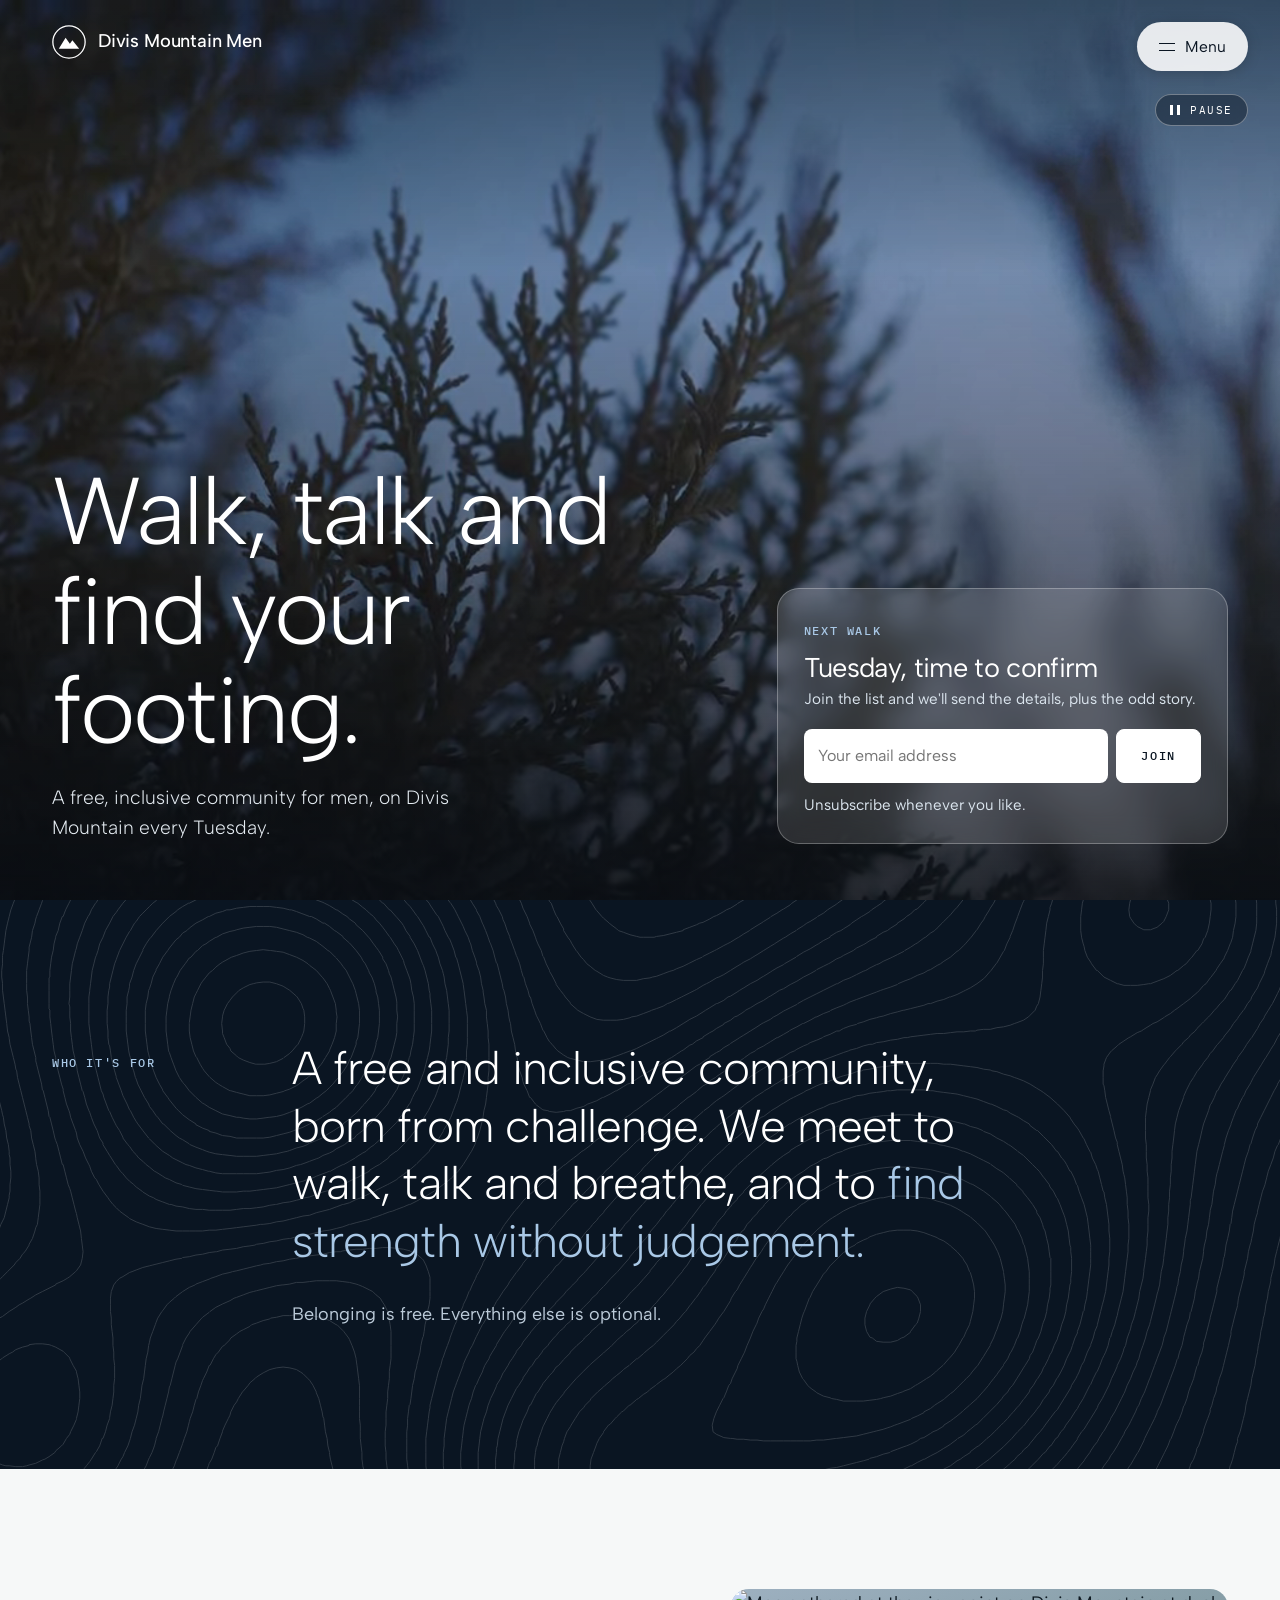
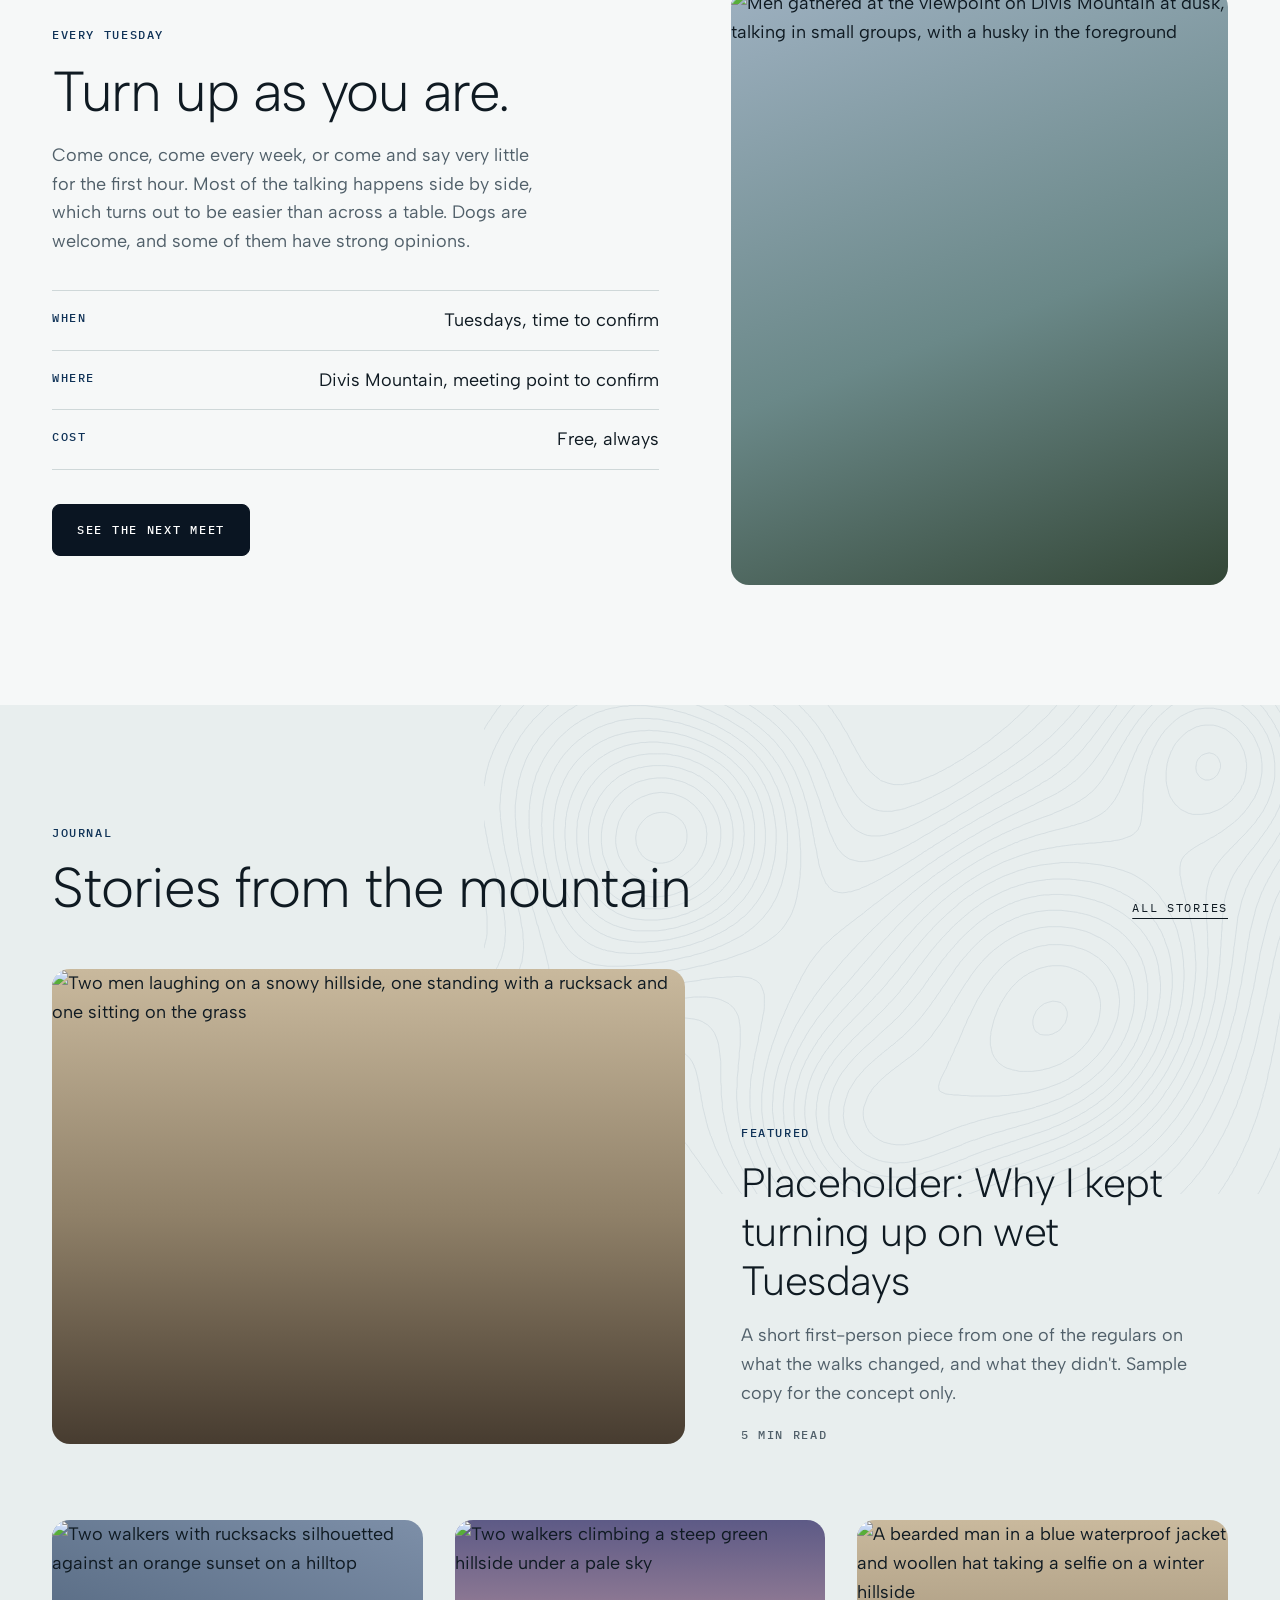
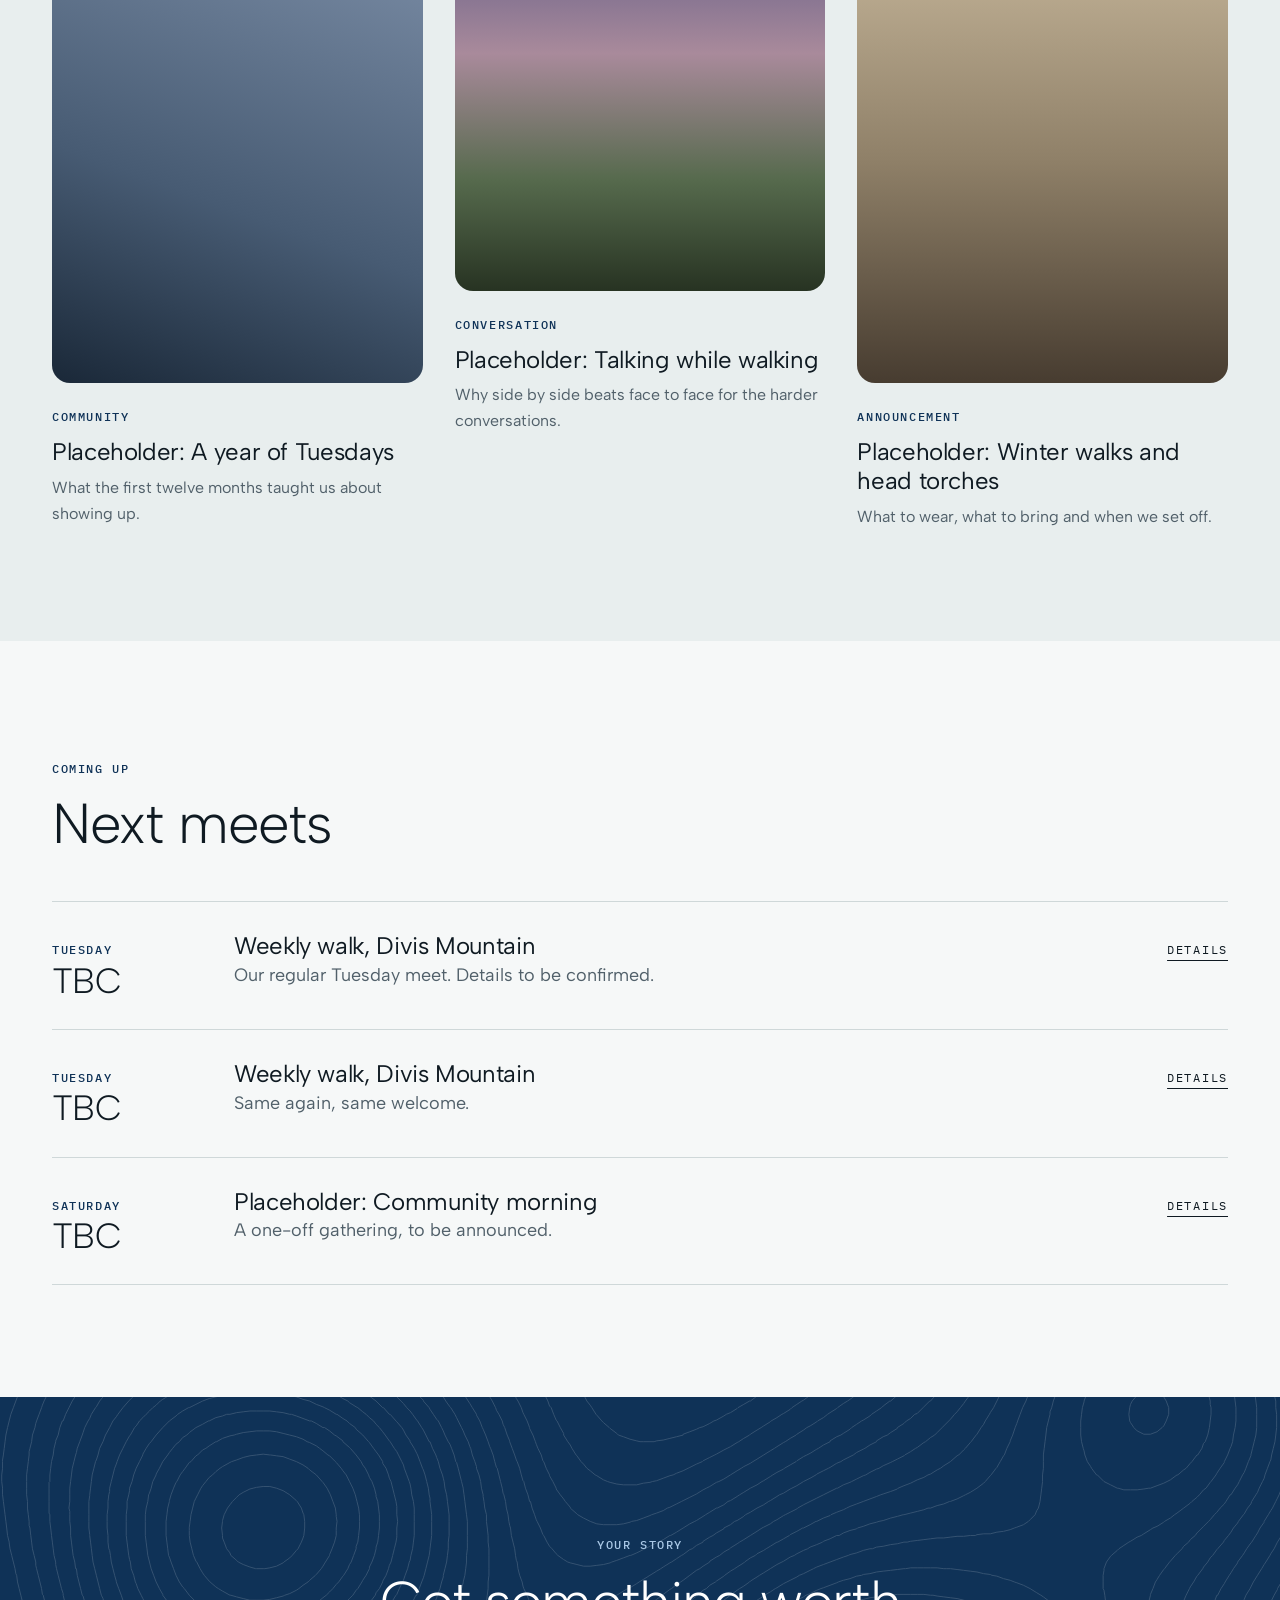
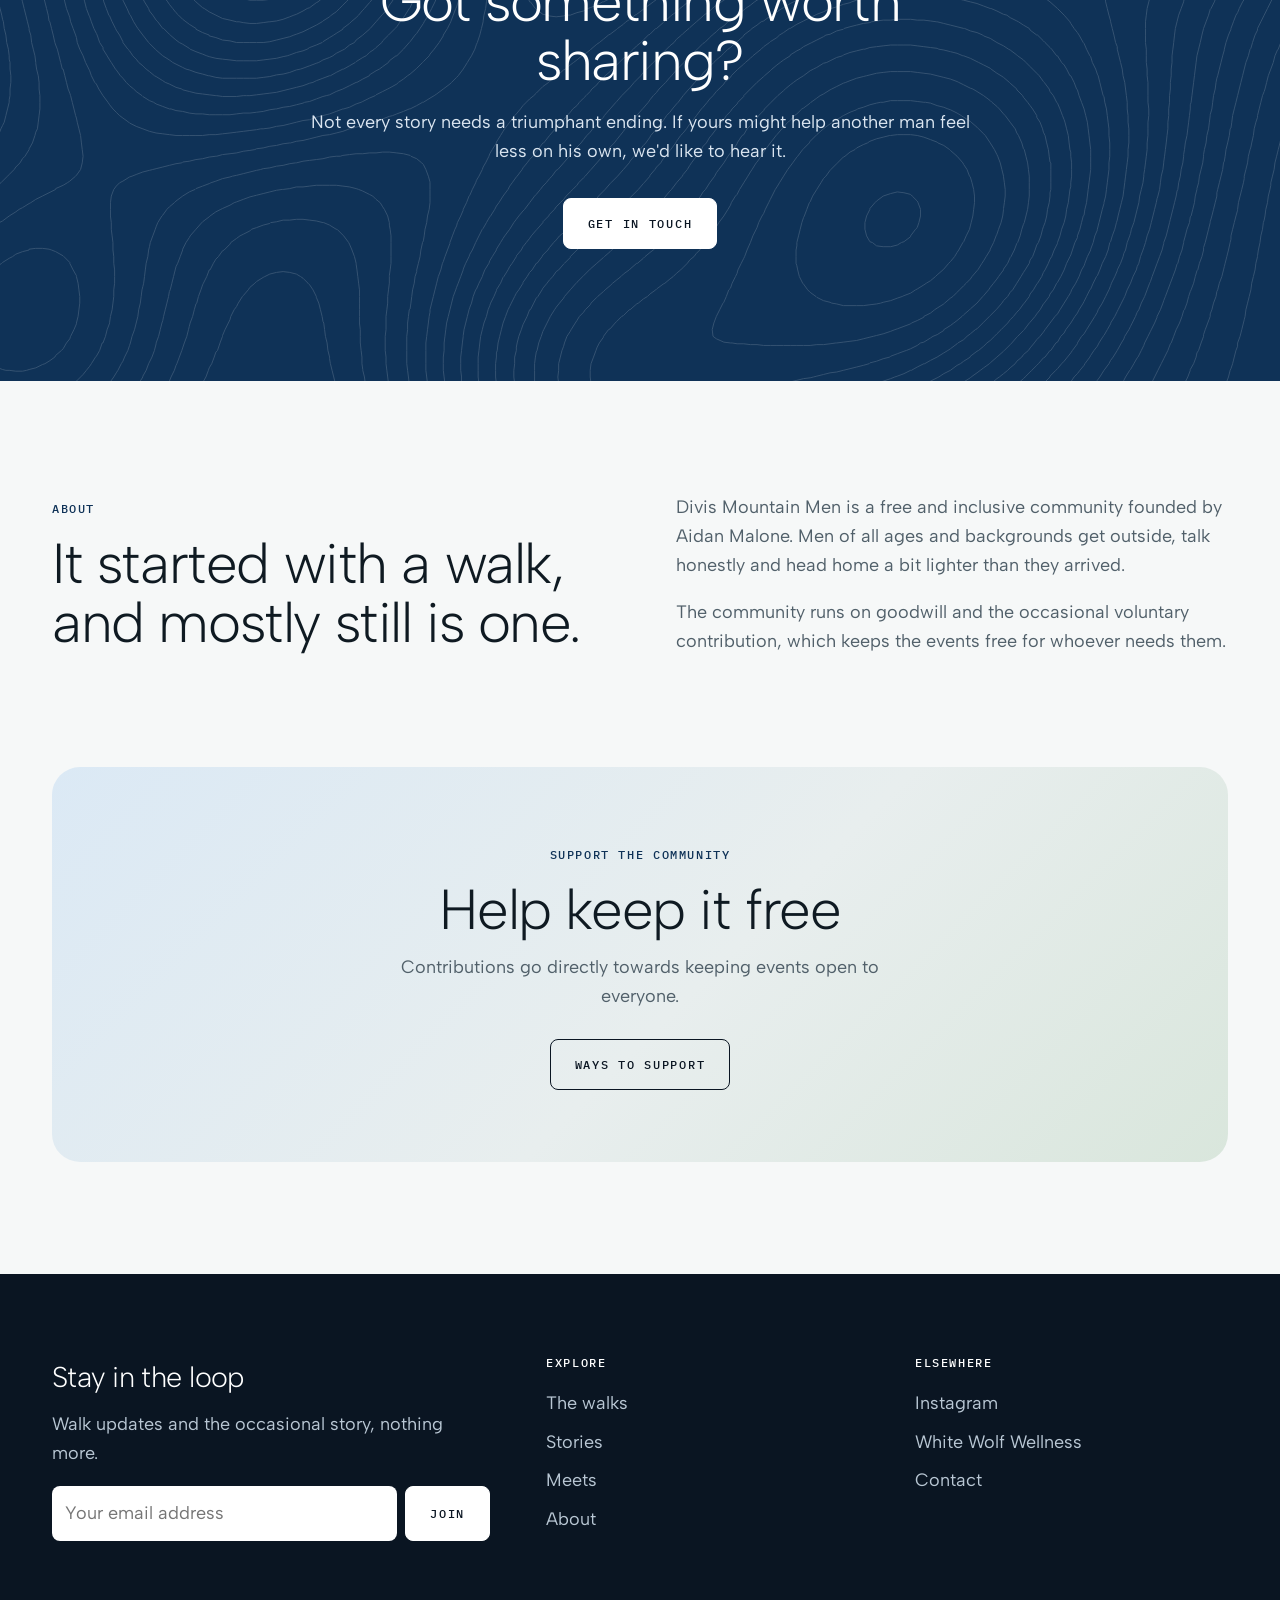
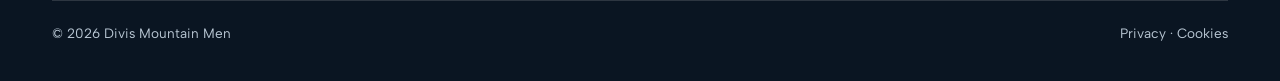
==== commit a6f30516: "Fix doctype declaration in index.html" ====
--- a/index.html
+++ b/index.html
@@ -1,4 +1,4 @@
-<!doctype html>
+<!doctype html> 
 <html lang="en-GB">
 <head>
 <meta charset="utf-8">
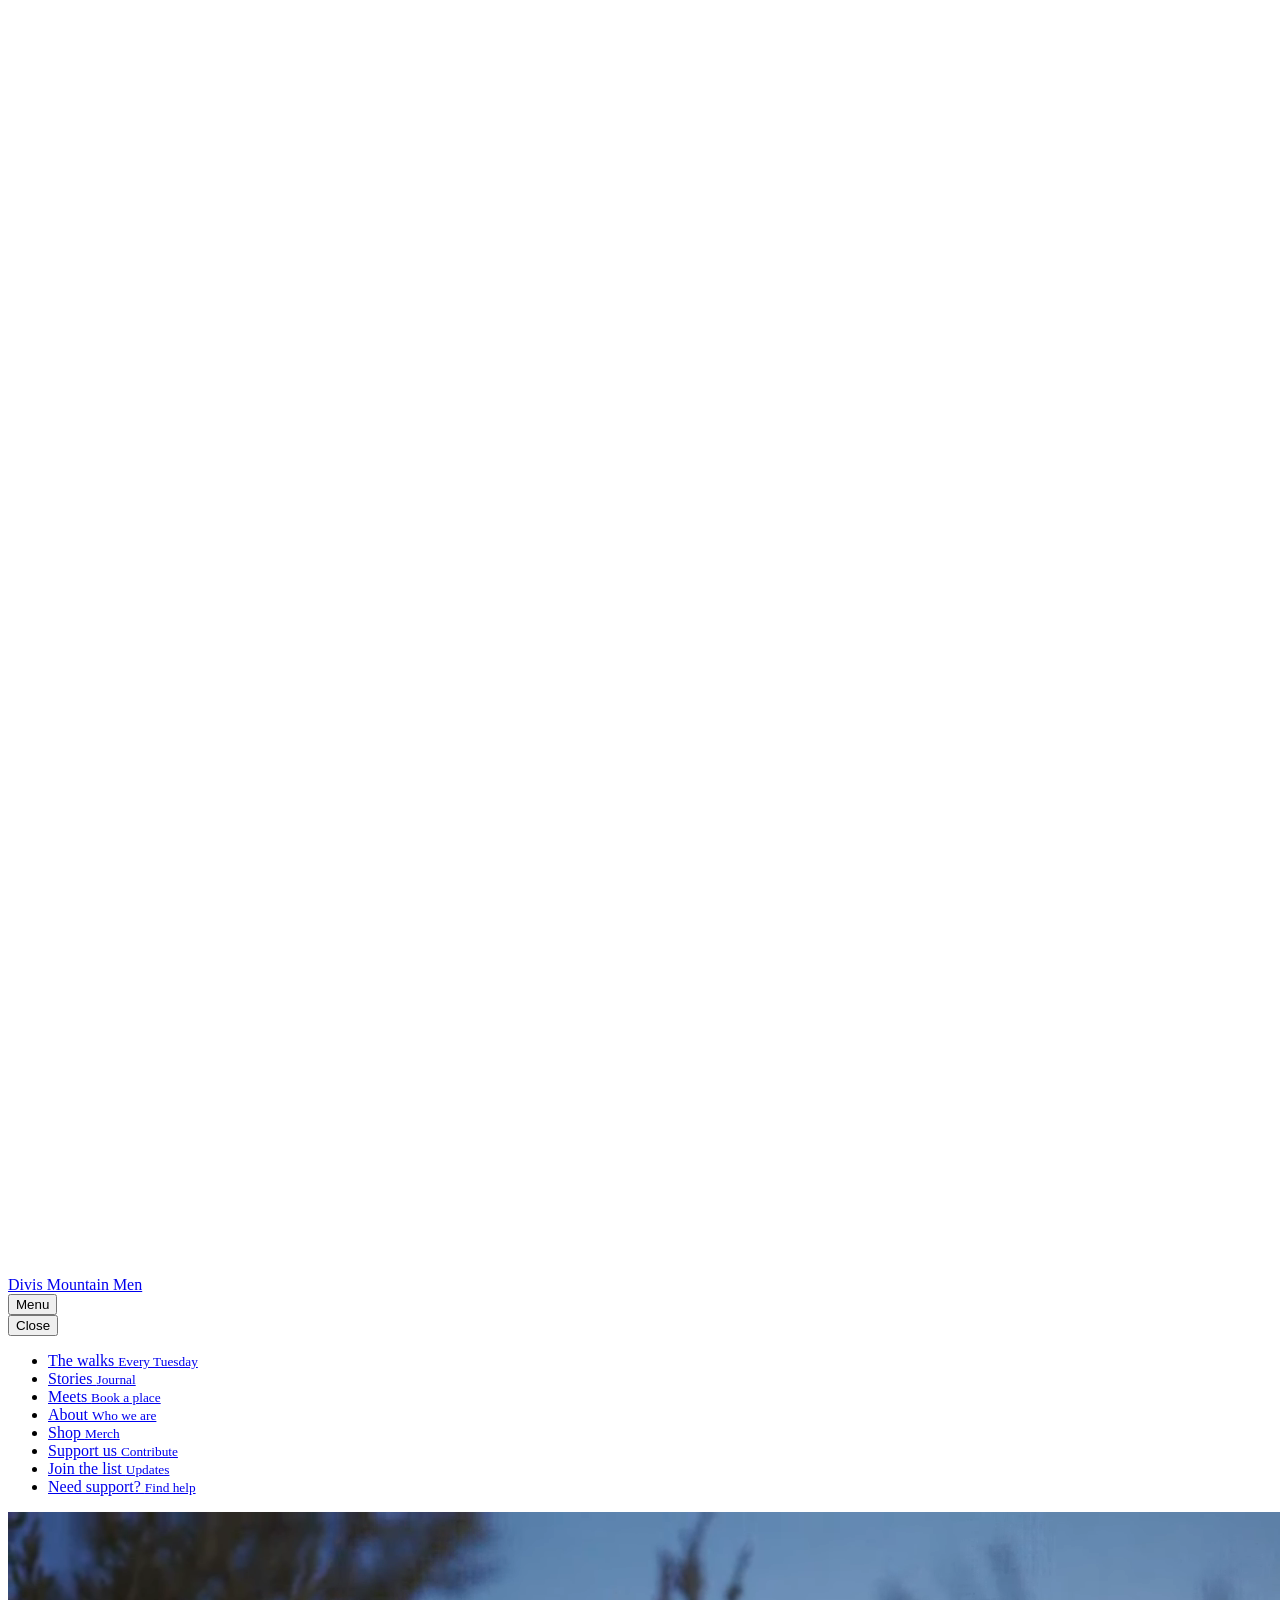
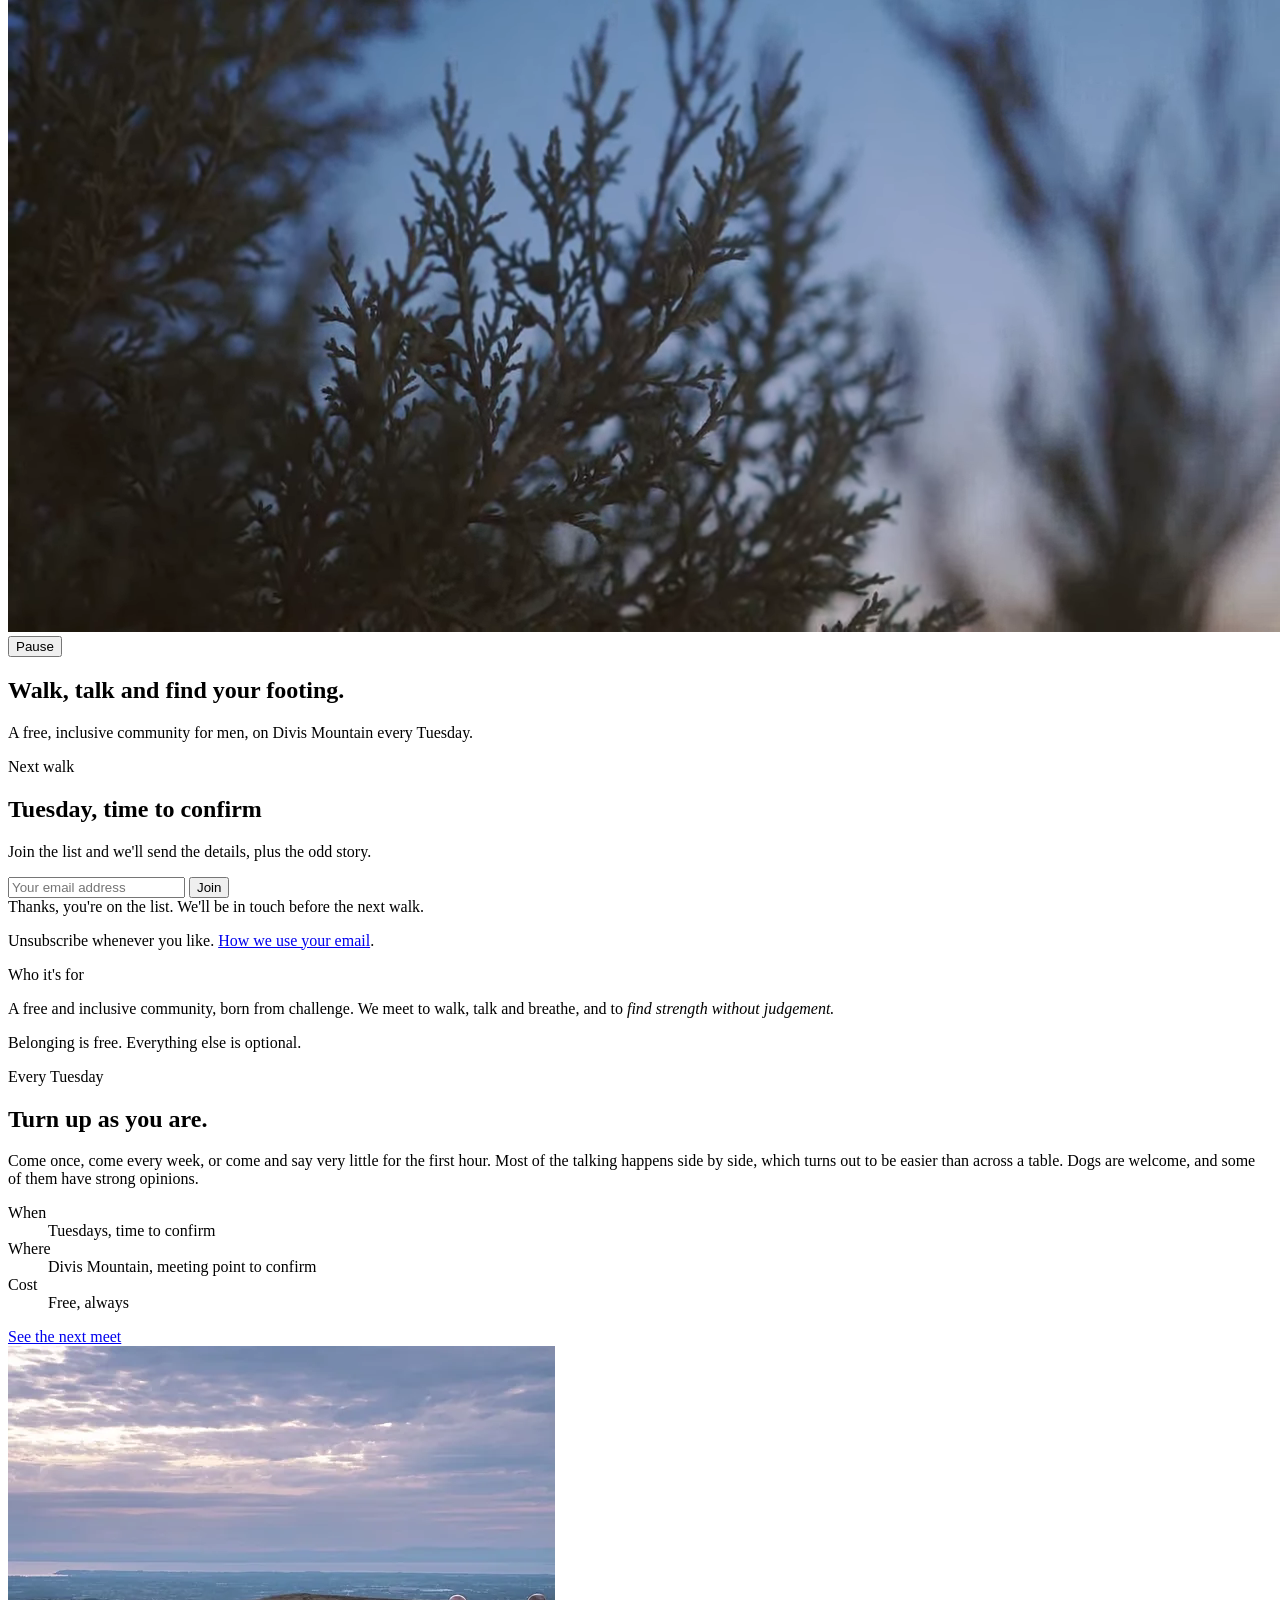
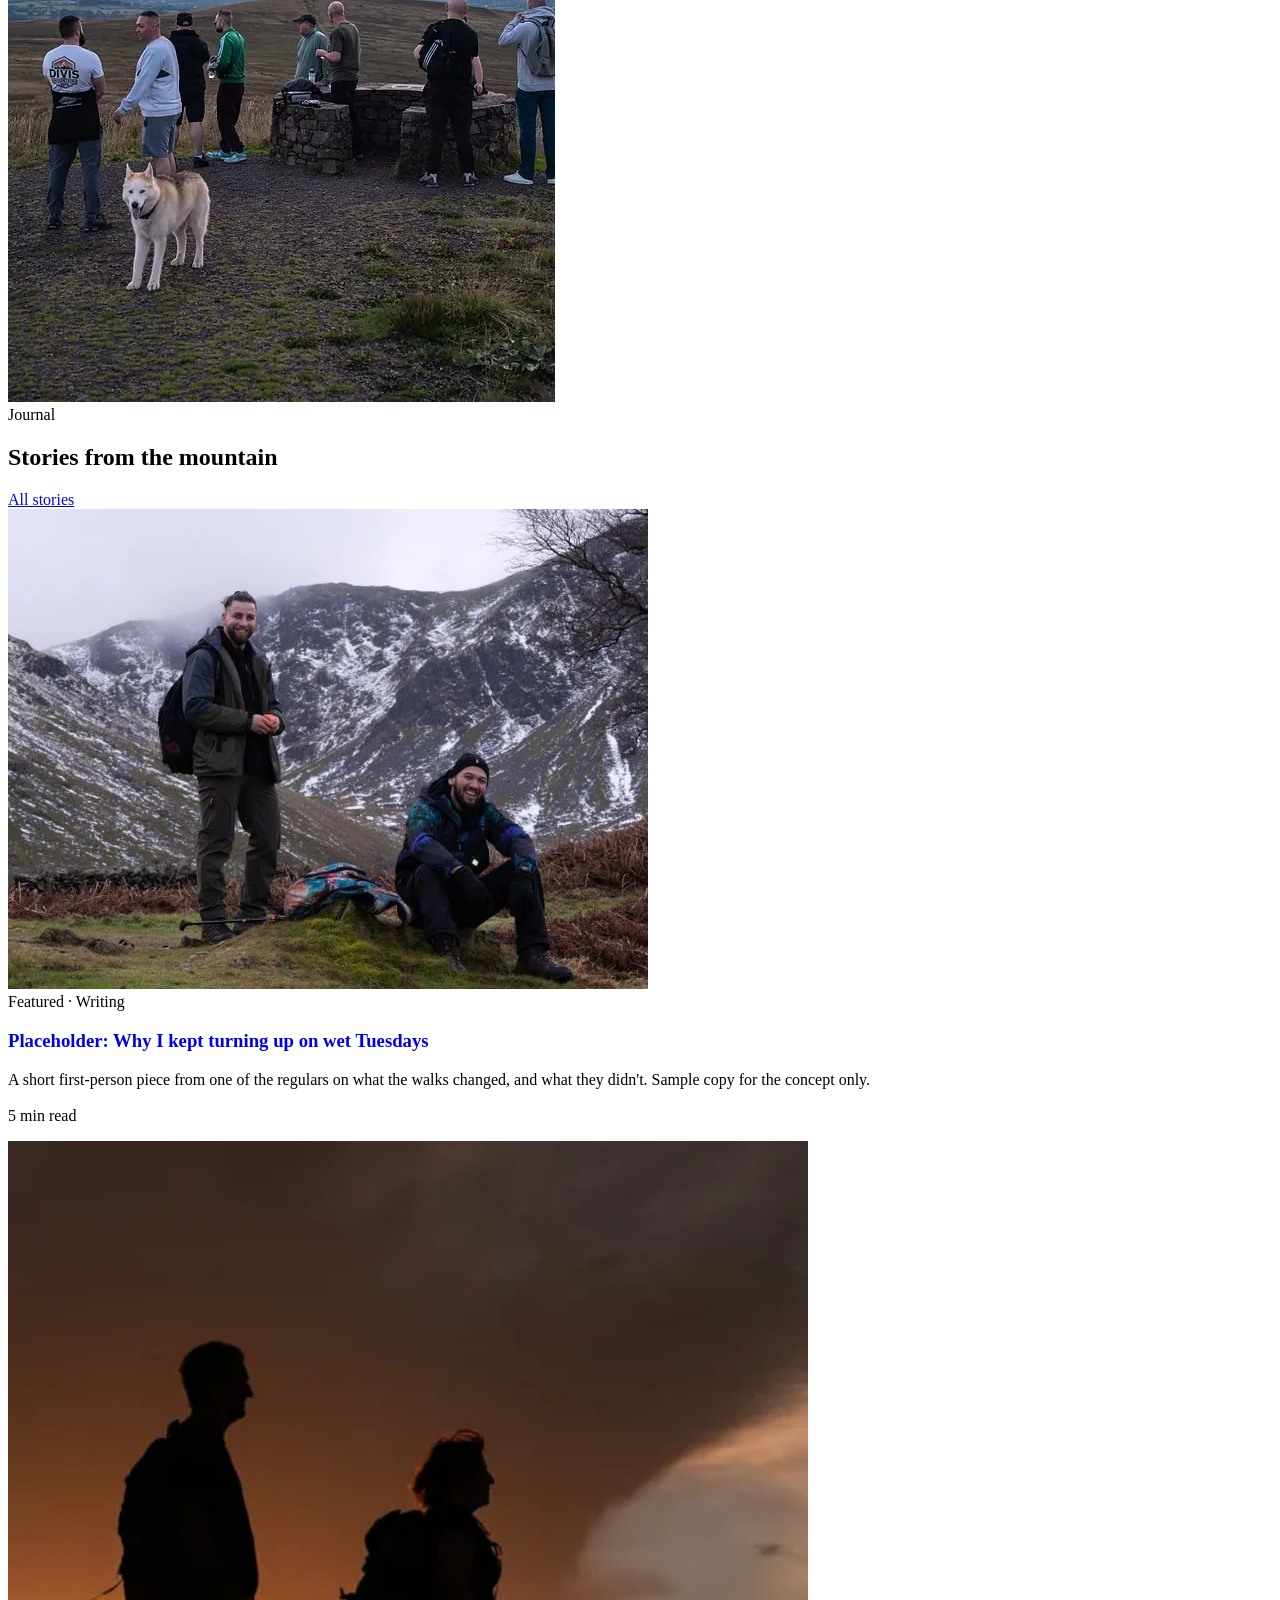
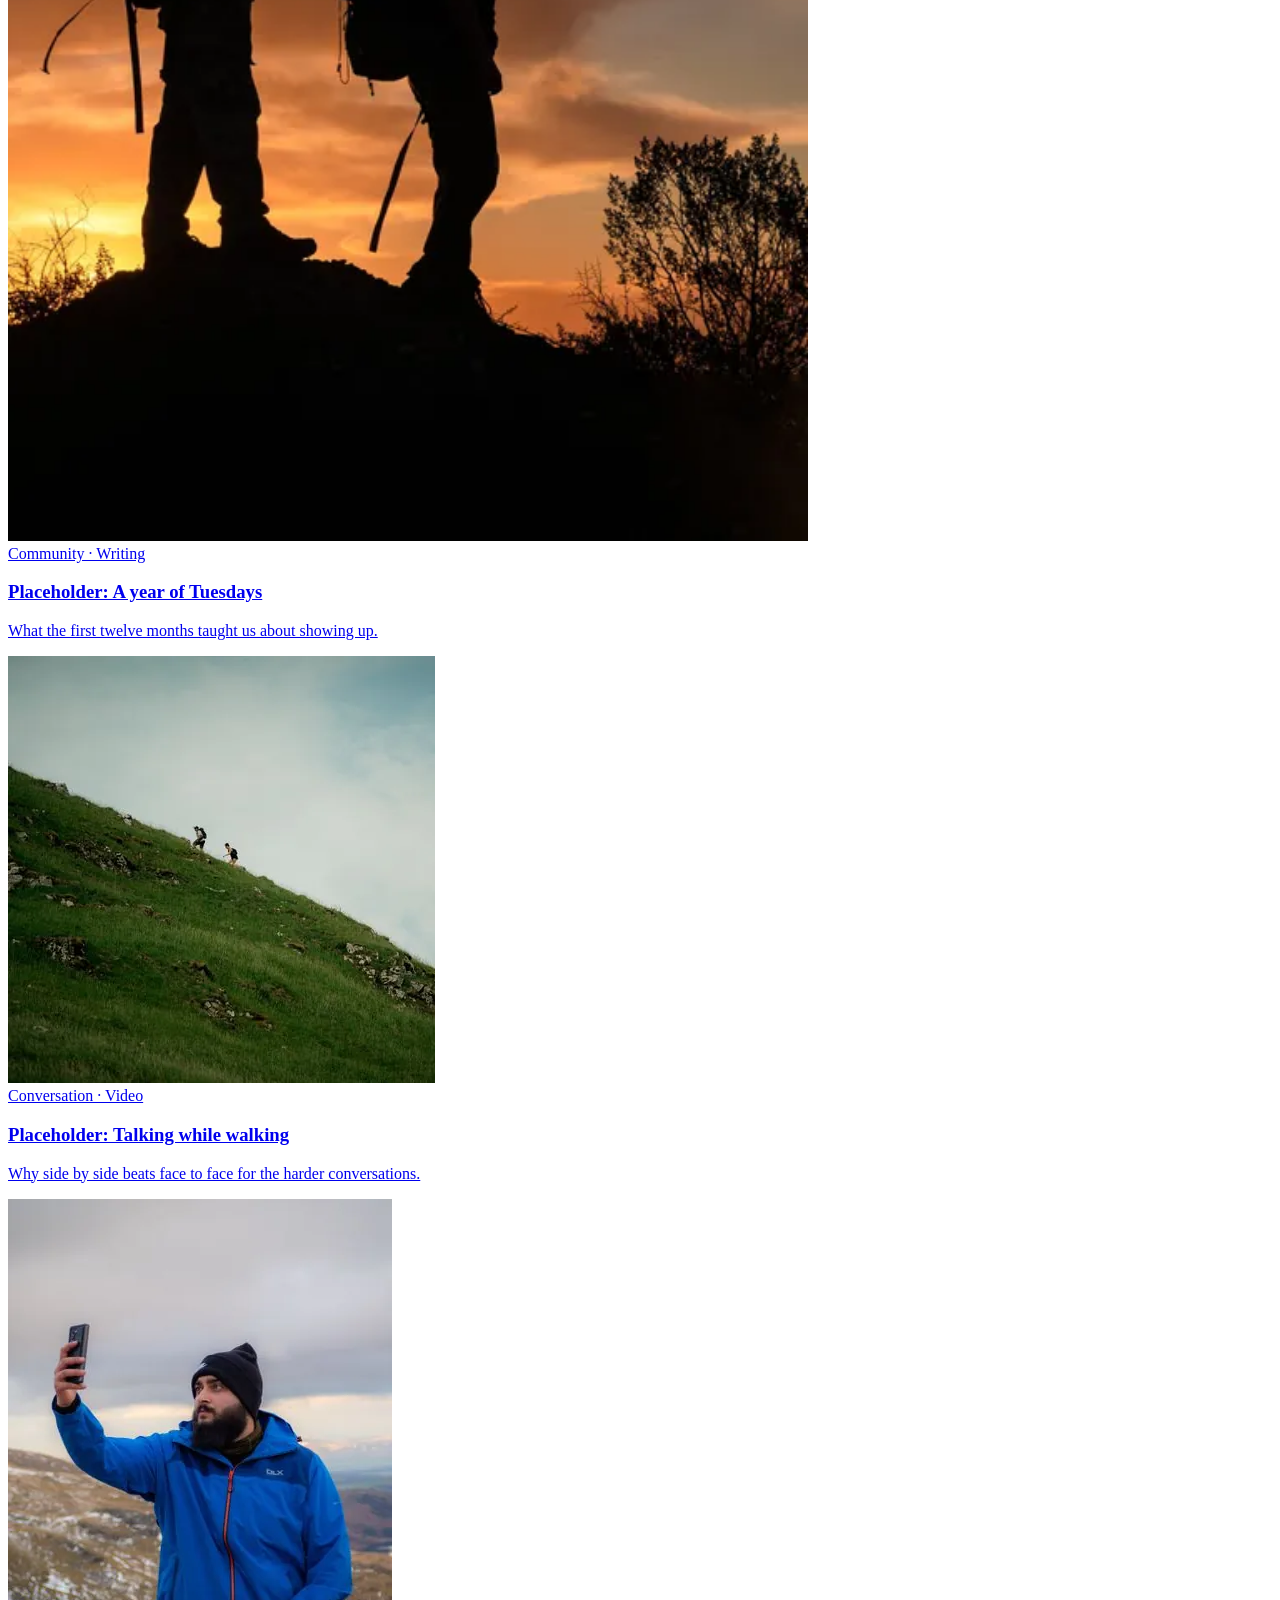
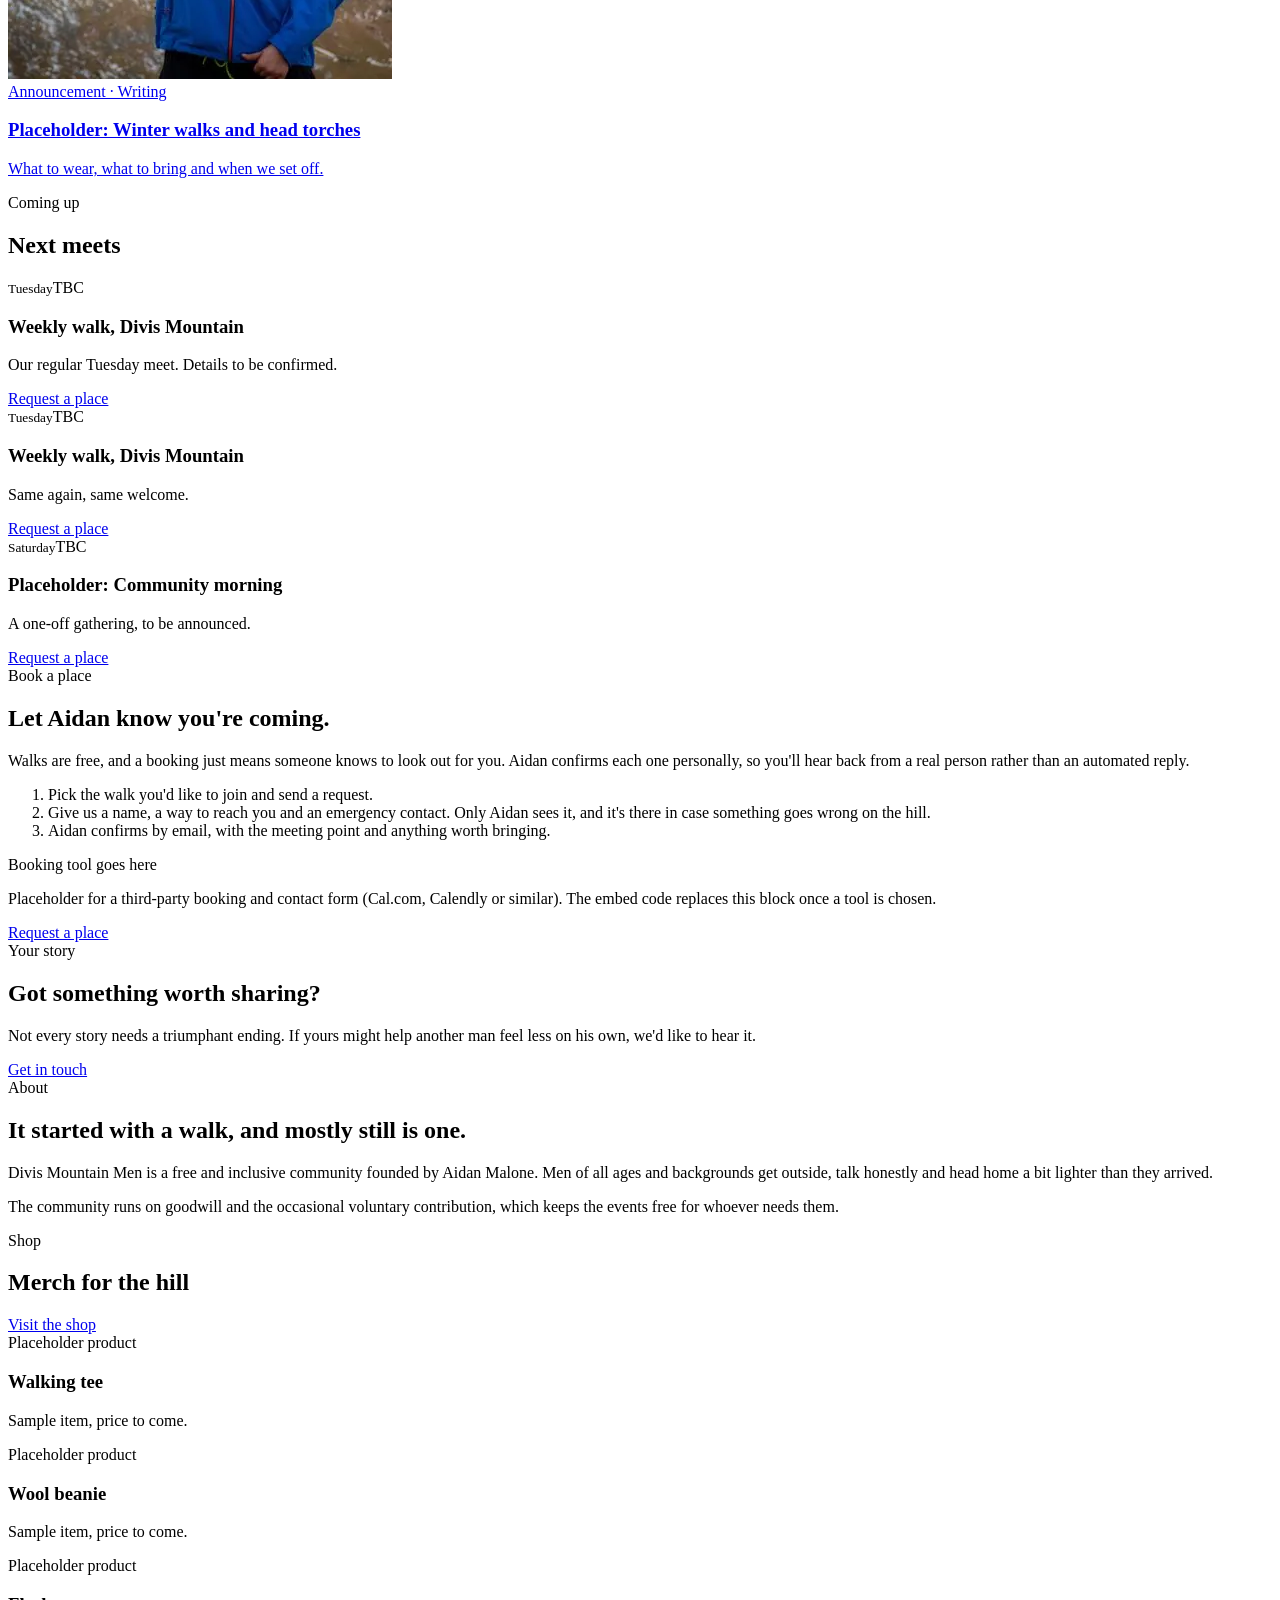
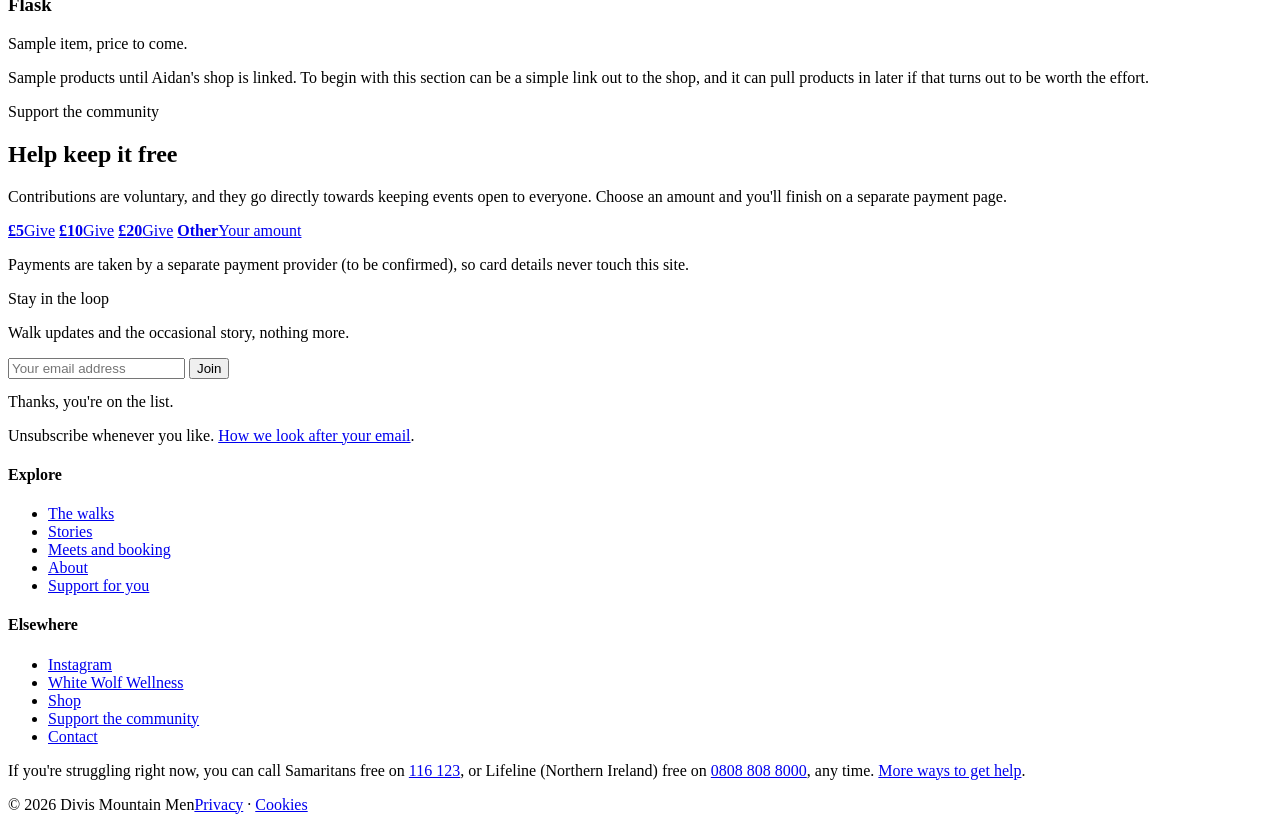
==== commit e320d36d: "Update fmt.Println message from 'Hello' to 'Goodbye'" ====
--- a/index.html
+++ b/index.html
@@ -12,204 +12,7 @@
 <link rel="preconnect" href="https://fonts.gstatic.com" crossorigin>
 <link href="https://fonts.googleapis.com/css2?family=Albert+Sans:wght@300;400;500;600&family=IBM+Plex+Mono:wght@400;500&display=swap" rel="stylesheet">
 <script>document.documentElement.classList.add('js')</script>
-<style>
-:root{
-  --night:#0a1522;
-  --navy:#0f3257;
-  --ink:#0f1a22;
-  --paper:#f6f8f8;
-  --mist:#e8eeee;
-  --muted:#51606a;
-  --glow:#a9c8e6;
-  --line:#cfd8d9;
-  --max:1240px;
-  --contour-light:url("data:image/svg+xml,%3Csvg xmlns=%22http://www.w3.org/2000/svg%22 viewBox=%220 0 1600 1000%22 preserveAspectRatio=%22xMidYMid slice%22%3E%3Cg fill=%22none%22 stroke=%22%23ffffff%22 stroke-opacity=%221%22 stroke-width=%221.2%22 stroke-linejoin=%22round%22%3E%3Cpath d=%22M619 0 L619 0M619 0 L627 6M627 6 L629 8M1099 8 L1102 5M1106 0 L1102 5M629 8 L635 13M635 13 L639 16M1092 16 L1093 15M1099 8 L1093 15M639 16 L643 19M643 19 L649 24M1085 24 L1085 24M1092 16 L1085 24M649 24 L651 27M651 27 L657 32M1085 24 L1078 32M657 32 L659 34M659 34 L665 40M1070 40 L1077 33M1078 32 L1077 33M665 40 L667 43M667 43 L672 48M1063 48 L1069 41M1070 40 L1069 41M672 48 L675 52M675 52 L679 56M1055 56 L1061 50M1063 48 L1061 50M679 56 L683 63M683 63 L685 65M1046 65 L1053 58M1055 56 L1053 58M685 65 L690 73M1038 73 L1045 66M1046 65 L1045 66M690 73 L691 74M691 74 L696 81M1029 81 L1029 81M1029 81 L1037 73M1038 73 L1037 73M696 81 L699 87M699 87 L700 89M1020 89 L1021 88M1029 81 L1021 88M700 89 L705 97M1010 97 L1013 94M1020 89 L1013 94M705 97 L708 101M708 101 L710 105M1000 105 L1005 101M1010 97 L1005 101M710 105 L714 113M990 113 L997 107M1000 105 L997 107M714 113 L716 116M716 116 L718 121M979 121 L981 120M981 120 L989 114M990 113 L989 114M718 121 L723 129M968 129 L973 125M979 121 L973 125M723 129 L724 131M724 131 L727 137M956 137 L957 137M957 137 L965 131M968 129 L965 131M727 137 L732 145M944 145 L949 142M956 137 L949 142M732 145 L732 145M732 145 L736 153M932 153 L933 153M933 153 L941 147M944 145 L941 147M736 153 L740 158M740 158 L742 161M918 161 L925 157M932 153 L925 157M742 161 L747 169M904 169 L909 167M909 167 L917 162M918 161 L917 162M747 169 L748 170M748 170 L754 177M889 177 L892 176M892 176 L901 171M904 169 L901 171M754 177 L756 179M756 179 L763 185M872 185 L876 184M876 184 L884 180M889 177 L884 180M763 185 L764 186M764 186 L772 192M772 192 L774 194M852 194 L852 193M852 193 L860 190M860 190 L868 187M872 185 L868 187M774 194 L780 196M780 196 L788 199M788 199 L796 201M796 201 L800 202M817 202 L820 201M820 201 L828 200M828 200 L836 198M836 198 L844 196M852 194 L844 196M800 202 L804 202M804 202 L812 202M817 202 L812 202M1600 669 L1600 664M1600 669 L1599 677M1599 677 L1598 685M1598 685 L1598 694M1598 694 L1597 702M1597 702 L1596 710M1596 710 L1596 718M1596 718 L1595 726M1595 726 L1594 734M1594 734 L1594 742M1594 742 L1593 750M1593 750 L1592 758M1591 766 L1592 759M1592 758 L1592 759M1591 766 L1590 774M1590 774 L1589 782M1589 782 L1588 790M1588 790 L1587 798M1587 798 L1585 806M1584 815 L1584 813M1585 806 L1584 813M1584 815 L1582 823M1582 823 L1580 831M1580 831 L1578 839M1576 847 L1576 846M1578 839 L1576 846M1576 847 L1573 855M1573 855 L1571 863M1571 863 L1568 871M334 879 L338 876M338 876 L346 873M346 873 L354 872M354 872 L362 874M362 874 L370 878M370 878 L371 879M1566 879 L1568 872M1568 871 L1568 872M323 887 L330 882M334 879 L330 882M371 879 L378 884M378 884 L381 887M1566 879 L1563 887M315 895 L322 888M323 887 L322 888M381 887 L386 893M386 893 L388 895M1560 895 L1560 895M1563 887 L1560 895M307 903 L314 896M315 895 L314 896M388 895 L394 902M394 902 L395 903M1560 895 L1557 903M299 911 L306 904M307 903 L306 904M395 903 L401 911M1557 903 L1553 911M292 919 L297 913M299 911 L297 913M401 911 L402 913M402 913 L406 919M1550 919 L1552 915M1553 911 L1552 915M285 927 L289 922M292 919 L289 922M406 919 L410 924M410 924 L412 927M1550 919 L1547 927M277 935 L281 931M285 927 L281 931M412 927 L418 935M418 935 L418 935M1543 935 L1544 934M1547 927 L1544 934M270 944 L273 940M277 935 L273 940M418 935 L424 944M1543 935 L1539 944M262 952 L265 948M270 944 L265 948M424 944 L426 947M426 947 L430 952M1535 952 L1536 951M1539 944 L1536 951M255 960 L257 957M262 952 L257 957M430 952 L434 958M434 958 L436 960M1535 952 L1531 960M246 968 L249 965M255 960 L249 965M436 960 L441 968M1527 968 L1528 967M1531 960 L1528 967M238 976 L241 973M246 968 L241 973M441 968 L442 969M442 969 L447 976M1527 968 L1523 976M229 984 L233 980M238 976 L233 980M447 976 L450 980M450 980 L453 984M1519 984 L1520 983M1523 976 L1520 983M220 992 L225 987M229 984 L225 987M453 984 L458 991M458 991 L459 992M1519 984 L1515 992M210 1000 L217 994M220 992 L217 994M459 992 L465 1000M1510 1000 L1512 997M1515 992 L1512 997%22/%3E%3Cpath d=%22M18 8 L24 1M25 0 L24 1M551 0 L555 3M555 3 L563 8M563 8 L563 8M1152 8 L1158 2M1159 0 L1158 2M11 16 L16 10M18 8 L16 10M563 8 L571 13M571 13 L575 16M1145 16 L1150 11M1152 8 L1150 11M4 24 L8 19M11 16 L8 19M575 16 L579 19M579 19 L586 24M1138 24 L1142 20M1145 16 L1142 20M4 24 L0 29M586 24 L587 25M587 25 L595 31M595 31 L597 32M1131 32 L1134 29M1138 24 L1134 29M597 32 L603 37M603 37 L606 40M1124 40 L1126 39M1131 32 L1126 39M606 40 L611 44M611 44 L616 48M1117 48 L1118 47M1124 40 L1118 47M616 48 L619 52M619 52 L624 56M1109 56 L1110 56M1117 48 L1110 56M624 56 L627 60M627 60 L632 65M1109 56 L1102 65M632 65 L635 68M635 68 L639 73M1094 73 L1102 65M1102 65 L1102 65M639 73 L643 78M643 78 L646 81M1085 81 L1085 81M1085 81 L1093 73M1094 73 L1093 73M646 81 L651 88M651 88 L652 89M1077 89 L1077 88M1085 81 L1077 88M652 89 L657 97M1068 97 L1069 96M1077 89 L1069 96M657 97 L659 100M659 100 L663 105M1059 105 L1061 103M1068 97 L1061 103M663 105 L667 113M667 113 L667 113M1049 113 L1053 109M1059 105 L1053 109M667 113 L672 121M1039 121 L1045 116M1049 113 L1045 116M672 121 L675 127M675 127 L676 129M1029 129 L1029 129M1029 129 L1037 122M1039 121 L1037 122M676 129 L681 137M1018 137 L1021 135M1029 129 L1021 135M681 137 L683 143M683 143 L685 145M1006 145 L1013 140M1018 137 L1013 140M685 145 L689 153M995 153 L997 152M997 152 L1005 146M1006 145 L1005 146M689 153 L691 159M691 159 L693 161M983 161 L989 157M995 153 L989 157M693 161 L696 169M971 169 L973 168M973 168 L981 163M983 161 L981 163M696 169 L699 176M699 176 L700 177M958 177 L965 173M971 169 L965 173M700 177 L704 185M946 185 L949 183M949 183 L957 178M958 177 L957 178M704 185 L708 192M708 192 L708 194M932 194 L933 193M933 193 L941 188M946 185 L941 188M708 194 L713 202M919 202 L925 198M932 194 L925 198M713 202 L716 206M716 206 L718 210M905 210 L909 208M909 208 L917 203M919 202 L917 203M718 210 L723 218M890 218 L892 217M892 217 L901 212M905 210 L901 212M723 218 L724 219M724 219 L729 226M875 226 L876 225M876 225 L884 221M890 218 L884 221M729 226 L732 229M732 229 L736 234M858 234 L860 233M860 233 L868 229M875 226 L868 229M736 234 L740 237M740 237 L746 242M840 242 L844 240M844 240 L852 237M858 234 L852 237M746 242 L748 243M748 243 L756 248M756 248 L761 250M815 250 L820 249M820 249 L828 246M828 246 L836 243M840 242 L836 243M761 250 L764 251M764 251 L772 253M772 253 L780 254M780 254 L788 254M788 254 L796 254M796 254 L804 252M804 252 L812 251M815 250 L812 251M1599 468 L1600 465M1599 468 L1596 476M1596 476 L1593 484M1590 492 L1592 487M1593 484 L1592 487M1590 492 L1588 500M1588 500 L1585 508M1583 516 L1584 513M1585 508 L1584 513M1583 516 L1581 524M1581 524 L1579 532M1579 532 L1576 540M1574 548 L1576 542M1576 540 L1576 542M1574 548 L1573 556M1573 556 L1571 565M1571 565 L1569 573M1567 581 L1568 577M1569 573 L1568 577M1567 581 L1565 589M1565 589 L1564 597M1564 597 L1562 605M1562 605 L1560 613M1559 621 L1560 616M1560 613 L1560 616M1559 621 L1557 629M1557 629 L1556 637M1556 637 L1554 645M1554 645 L1553 653M1551 661 L1552 658M1553 653 L1552 658M1551 661 L1550 669M1550 669 L1548 677M1548 677 L1547 685M1547 685 L1545 694M1544 702 L1544 701M1545 694 L1544 701M1544 702 L1542 710M1542 710 L1541 718M348 726 L354 723M354 723 L362 721M362 721 L370 720M370 720 L378 721M378 721 L386 723M386 723 L391 726M1541 718 L1539 726M336 734 L338 732M338 732 L346 727M348 726 L346 727M391 726 L394 728M394 728 L400 734M1539 726 L1537 734M328 742 L330 739M336 734 L330 739M400 734 L402 736M402 736 L406 742M1536 742 L1536 742M1537 734 L1536 742M321 750 L322 749M328 742 L322 749M406 742 L410 750M1536 742 L1534 750M321 750 L316 758M410 750 L410 751M410 751 L413 758M1534 750 L1532 758M311 766 L314 762M316 758 L314 762M413 758 L415 766M1532 758 L1530 766M311 766 L307 774M415 766 L417 774M1530 766 L1529 774M304 782 L306 778M307 774 L306 778M417 774 L418 780M418 780 L419 782M1527 782 L1528 778M1529 774 L1528 778M304 782 L300 790M419 782 L420 790M1527 782 L1525 790M297 798 L297 797M300 790 L297 797M420 790 L421 798M1525 790 L1523 798M297 798 L294 806M421 798 L423 806M1523 798 L1520 806M294 806 L291 815M423 806 L424 815M1518 815 L1520 810M1520 806 L1520 810M287 823 L289 817M291 815 L289 817M424 815 L426 823M1518 815 L1516 823M287 823 L284 831M426 823 L426 825M426 825 L427 831M1516 823 L1514 831M280 839 L281 836M284 831 L281 836M427 831 L429 839M1511 839 L1512 837M1514 831 L1512 837M280 839 L277 847M429 839 L431 847M1511 839 L1509 847M273 855 L273 854M277 847 L273 854M431 847 L433 855M1509 847 L1506 855M273 855 L269 863M433 855 L434 860M434 860 L435 863M1503 863 L1504 861M1506 855 L1504 861M265 871 L265 870M269 863 L265 870M435 863 L437 871M1503 863 L1500 871M265 871 L260 879M437 871 L440 879M1500 871 L1497 879M255 887 L257 884M260 879 L257 884M440 879 L442 886M442 886 L443 887M1494 887 L1495 883M1497 879 L1495 883M255 887 L250 895M443 887 L446 895M1494 887 L1491 895M245 903 L249 896M250 895 L249 896M446 895 L449 903M1487 903 L1487 902M1491 895 L1487 902M239 911 L241 908M245 903 L241 908M449 903 L450 906M450 906 L452 911M1487 903 L1483 911M232 919 L233 918M239 911 L233 918M452 911 L456 919M1483 911 L1480 919M232 919 L225 927M456 919 L458 924M458 924 L460 927M1476 927 L1479 920M1480 919 L1479 920M218 935 L225 928M225 927 L225 928M460 927 L464 935M1476 927 L1472 935M210 944 L217 936M218 935 L217 936M464 935 L466 940M466 940 L468 944M1468 944 L1471 936M1472 935 L1471 936M201 952 L209 945M210 944 L209 945M468 944 L473 952M1463 952 L1463 951M1468 944 L1463 951M192 960 L193 959M193 959 L201 952M201 952 L201 952M473 952 L474 954M474 954 L477 960M1463 952 L1459 960M182 968 L185 965M192 960 L185 965M477 960 L482 968M1454 968 L1455 965M1459 960 L1455 965M170 976 L177 971M182 968 L177 971M482 968 L482 968M482 968 L487 976M1454 968 L1449 976M157 984 L161 982M161 982 L169 977M170 976 L169 977M487 976 L490 981M490 981 L492 984M1444 984 L1447 978M1449 976 L1447 978M141 992 L145 990M145 990 L153 986M157 984 L153 986M492 984 L497 992M1438 992 L1439 991M1444 984 L1439 991M122 1000 L129 998M129 998 L137 994M141 992 L137 994M497 992 L498 994M498 994 L503 1000M1438 992 L1433 1000%22/%3E%3Cpath d=%22M69 8 L72 5M78 0 L72 5M492 0 L498 4M498 4 L505 8M1196 8 L1198 6M1203 0 L1198 6M1598 0 L1600 3M61 16 L64 13M69 8 L64 13M505 8 L507 9M507 9 L515 14M515 14 L519 16M1189 16 L1190 15M1196 8 L1190 15M53 24 L56 21M61 16 L56 21M519 16 L523 19M523 19 L531 24M531 24 L532 24M1182 24 L1182 24M1189 16 L1182 24M45 32 L48 29M53 24 L48 29M532 24 L539 29M539 29 L544 32M1182 24 L1175 32M38 40 L40 38M45 32 L40 38M544 32 L547 34M547 34 L555 40M555 40 L556 40M1168 40 L1174 34M1175 32 L1174 34M32 48 L32 48M38 40 L32 48M556 40 L563 46M563 46 L567 48M1161 48 L1166 43M1168 40 L1166 43M32 48 L25 56M567 48 L571 52M571 52 L577 56M1154 56 L1158 52M1161 48 L1158 52M19 65 L24 58M25 56 L24 58M577 56 L579 58M579 58 L586 65M1147 65 L1150 62M1154 56 L1150 62M14 73 L16 69M19 65 L16 69M586 65 L587 65M587 65 L595 73M1140 73 L1142 71M1147 65 L1142 71M14 73 L8 81M595 73 L595 73M595 73 L603 81M1133 81 L1134 79M1140 73 L1134 79M3 89 L8 81M8 81 L8 81M603 81 L603 81M603 81 L610 89M1125 89 L1126 88M1133 81 L1126 88M3 89 L0 95M610 89 L611 89M611 89 L617 97M1117 97 L1118 96M1125 89 L1118 96M617 97 L619 99M619 99 L623 105M1109 105 L1110 104M1117 97 L1110 104M623 105 L627 110M627 110 L629 113M1100 113 L1102 112M1109 105 L1102 112M629 113 L635 121M1091 121 L1093 119M1100 113 L1093 119M635 121 L635 122M635 122 L640 129M1081 129 L1085 126M1091 121 L1085 126M640 129 L643 135M643 135 L644 137M1071 137 L1077 132M1081 129 L1077 132M644 137 L649 145M1061 145 L1061 145M1061 145 L1069 139M1071 137 L1069 139M649 145 L651 150M651 150 L653 153M1050 153 L1053 151M1061 145 L1053 151M653 153 L657 161M1038 161 L1045 156M1050 153 L1045 156M657 161 L659 167M659 167 L660 169M1026 169 L1029 167M1029 167 L1037 162M1038 161 L1037 162M660 169 L664 177M1014 177 L1021 173M1026 169 L1021 173M664 177 L667 185M1001 185 L1005 183M1005 183 L1013 178M1014 177 L1013 178M667 185 L667 186M667 186 L671 194M988 194 L989 193M989 193 L997 188M1001 185 L997 188M671 194 L674 202M975 202 L981 198M988 194 L981 198M674 202 L675 205M675 205 L677 210M962 210 L965 208M965 208 L973 203M975 202 L973 203M677 210 L681 218M949 218 L957 213M962 210 L957 213M681 218 L683 225M683 225 L684 226M936 226 L941 223M941 223 L949 218M949 218 L949 218M684 226 L687 234M922 234 L925 232M925 232 L933 228M936 226 L933 228M687 234 L691 242M909 242 L909 242M909 242 L917 237M922 234 L917 237M691 242 L691 243M691 243 L695 250M895 250 L901 247M909 242 L901 247M695 250 L699 258M880 258 L884 256M884 256 L892 251M895 250 L892 251M699 258 L699 259M699 259 L704 266M866 266 L868 265M868 265 L876 260M880 258 L876 260M704 266 L708 271M708 271 L710 274M850 274 L852 273M852 273 L860 269M866 266 L860 269M710 274 L716 281M716 281 L716 282M833 282 L836 281M836 281 L844 277M850 274 L844 277M716 282 L724 289M724 289 L725 290M814 290 L820 288M820 288 L828 285M833 282 L828 285M725 290 L732 294M732 294 L740 298M740 298 L740 298M790 298 L796 297M796 297 L804 294M804 294 L812 291M814 290 L812 291M740 298 L748 301M748 301 L756 302M756 302 L764 302M764 302 L772 302M772 302 L780 301M780 301 L788 299M790 298 L788 299M1598 387 L1600 384M1598 387 L1594 395M1590 403 L1592 399M1594 395 L1592 399M1590 403 L1586 411M1582 419 L1584 416M1586 411 L1584 416M0 422 L1 427M1582 419 L1579 427M1 427 L3 435M1575 435 L1576 434M1579 427 L1576 434M3 435 L4 444M1575 435 L1572 444M4 444 L5 452M1572 444 L1569 452M5 452 L6 460M1565 460 L1568 453M1569 452 L1568 453M6 460 L6 468M1565 460 L1563 468M6 468 L6 476M1563 468 L1560 476M6 476 L6 484M1557 484 L1560 476M1560 476 L1560 476M6 484 L6 492M1557 484 L1555 492M6 492 L5 500M1555 492 L1553 500M5 500 L3 508M1550 508 L1552 503M1553 500 L1552 503M3 508 L1 516M1550 508 L1548 516M1 516 L0 521M1548 516 L1546 524M1546 524 L1544 532M1542 540 L1544 534M1544 532 L1544 534M1542 540 L1540 548M1540 548 L1539 556M1539 556 L1537 565M1535 573 L1536 570M1537 565 L1536 570M1535 573 L1533 581M1533 581 L1532 589M1532 589 L1530 597M1530 597 L1528 605M1527 613 L1528 608M1528 605 L1528 608M1527 613 L1525 621M1525 621 L1523 629M1523 629 L1521 637M1521 637 L1520 645M1518 653 L1520 646M1520 645 L1520 646M355 661 L362 660M362 660 L370 658M370 658 L378 658M378 658 L386 657M386 657 L394 657M394 657 L402 658M402 658 L410 659M410 659 L418 661M418 661 L419 661M1518 653 L1516 661M332 669 L338 667M338 667 L346 664M346 664 L354 662M355 661 L354 662M419 661 L426 664M426 664 L434 669M434 669 L435 669M1516 661 L1514 669M318 677 L322 675M322 675 L330 671M332 669 L330 671M435 669 L442 676M442 676 L443 677M1514 669 L1512 677M307 685 L314 680M318 677 L314 680M443 677 L449 685M1511 685 L1512 681M1512 677 L1512 681M299 694 L306 687M307 685 L306 687M449 685 L450 687M450 687 L453 694M1511 685 L1509 694M292 702 L297 695M299 694 L297 695M453 694 L456 702M1509 694 L1507 702M286 710 L289 705M292 702 L289 705M456 702 L458 710M1507 702 L1505 710M286 710 L282 718M458 710 L458 711M458 711 L459 718M1503 718 L1504 714M1505 710 L1504 714M278 726 L281 718M282 718 L281 718M459 718 L460 726M1503 718 L1501 726M278 726 L274 734M460 726 L461 734M1501 726 L1498 734M271 742 L273 736M274 734 L273 736M461 734 L462 742M1498 734 L1496 742M271 742 L268 750M462 742 L462 750M1494 750 L1495 744M1496 742 L1495 744M268 750 L266 758M462 750 L462 758M1494 750 L1491 758M263 766 L265 759M266 758 L265 759M462 758 L462 766M1491 758 L1489 766M263 766 L261 774M462 766 L462 774M1487 774 L1487 771M1489 766 L1487 771M261 774 L258 782M462 774 L462 782M1487 774 L1484 782M256 790 L257 786M258 782 L257 786M462 782 L463 790M1484 782 L1481 790M256 790 L254 798M463 790 L463 798M1479 798 L1479 796M1481 790 L1479 796M254 798 L251 806M463 798 L463 806M1479 798 L1476 806M248 815 L249 812M251 806 L249 812M463 806 L464 815M1476 806 L1473 815M248 815 L245 823M464 815 L465 823M1470 823 L1471 818M1473 815 L1471 818M245 823 L242 831M465 823 L465 831M1470 823 L1467 831M239 839 L241 833M242 831 L241 833M465 831 L466 838M466 838 L466 839M1463 839 L1463 838M1467 831 L1463 838M239 839 L235 847M466 839 L468 847M1463 839 L1460 847M232 855 L233 852M235 847 L233 852M468 847 L469 855M1460 847 L1456 855M232 855 L227 863M469 855 L471 863M1453 863 L1455 857M1456 855 L1455 857M223 871 L225 867M227 863 L225 867M471 863 L473 871M1453 863 L1449 871M223 871 L218 879M473 871 L474 878M474 878 L475 879M1445 879 L1447 874M1449 871 L1447 874M212 887 L217 880M218 879 L217 880M475 879 L477 887M1445 879 L1441 887M206 895 L209 892M212 887 L209 892M477 887 L479 895M1436 895 L1439 890M1441 887 L1439 890M200 903 L201 902M206 895 L201 902M479 895 L482 903M1436 895 L1432 903M193 911 L193 911M200 903 L193 911M482 903 L482 903M482 903 L485 911M1427 911 L1431 905M1432 903 L1431 905M185 919 L185 919M193 911 L185 919M485 911 L489 919M1423 919 L1423 918M1427 911 L1423 918M176 927 L177 927M185 919 L177 927M489 919 L490 923M490 923 L492 927M1423 919 L1417 927M166 935 L169 933M176 927 L169 933M492 927 L496 935M1412 935 L1415 931M1417 927 L1415 931M154 944 L161 939M166 935 L161 939M496 935 L498 941M498 941 L500 944M1407 944 L1407 943M1412 935 L1407 943M141 952 L145 949M145 949 L153 945M154 944 L153 945M500 944 L504 952M1407 944 L1401 952M124 960 L129 958M129 958 L137 954M141 952 L137 954M504 952 L507 956M507 956 L508 960M1395 960 L1399 954M1401 952 L1399 954M102 968 L105 967M105 967 L113 964M113 964 L121 961M124 960 L121 961M508 960 L513 968M1388 968 L1391 964M1395 960 L1391 964M65 976 L72 975M72 975 L80 973M80 973 L88 972M88 972 L96 970M102 968 L96 970M513 968 L515 971M515 971 L518 976M1382 976 L1383 974M1388 968 L1383 974M0 977 L8 977M8 977 L16 978M16 978 L24 978M24 978 L32 978M32 978 L40 978M40 978 L48 977M48 977 L56 977M56 977 L64 976M65 976 L64 976M518 976 L523 984M1374 984 L1375 983M1382 976 L1375 983M523 984 L523 984M523 984 L528 992M1374 984 L1367 992M528 992 L531 997M531 997 L533 1000M1359 1000 L1367 992M1367 992 L1367 992%22/%3E%3Cpath d=%22M123 8 L129 4M134 0 L129 4M432 0 L434 1M434 1 L442 5M442 5 L448 8M1235 8 L1238 4M1242 0 L1238 4M1566 0 L1568 2M1568 2 L1572 8M112 16 L113 16M113 16 L121 10M123 8 L121 10M448 8 L450 9M450 9 L458 13M458 13 L464 16M1227 16 L1230 13M1235 8 L1230 13M1572 8 L1576 13M1576 13 L1578 16M102 24 L105 22M112 16 L105 22M464 16 L466 17M466 17 L474 22M474 22 L479 24M1220 24 L1222 22M1227 16 L1222 22M1578 16 L1583 24M93 32 L96 29M102 24 L96 29M479 24 L482 26M482 26 L490 30M490 30 L494 32M1213 32 L1214 31M1220 24 L1214 31M1583 24 L1584 25M1584 25 L1589 32M85 40 L88 37M93 32 L88 37M494 32 L498 35M498 35 L507 40M507 40 L507 40M1213 32 L1206 40M1589 32 L1592 38M1592 38 L1594 40M77 48 L80 45M85 40 L80 45M507 40 L515 45M515 45 L520 48M1200 48 L1206 41M1206 40 L1206 41M1594 40 L1598 48M69 56 L72 53M77 48 L72 53M520 48 L523 50M523 50 L531 55M531 55 L532 56M1193 56 L1198 50M1200 48 L1198 50M1598 48 L1600 51M63 65 L64 62M69 56 L64 62M532 56 L539 61M539 61 L544 65M1186 65 L1190 60M1193 56 L1190 60M56 73 L56 72M63 65 L56 72M544 65 L547 67M547 67 L554 73M1180 73 L1182 70M1186 65 L1182 70M56 73 L50 81M554 73 L555 73M555 73 L563 80M563 80 L564 81M1173 81 L1174 80M1180 73 L1174 80M45 89 L48 83M50 81 L48 83M564 81 L571 87M571 87 L573 89M1173 81 L1166 89M39 97 L40 95M45 89 L40 95M573 89 L579 95M579 95 L581 97M1160 97 L1166 90M1166 89 L1166 90M39 97 L34 105M581 97 L587 104M587 104 L588 105M1152 105 L1158 99M1160 97 L1158 99M30 113 L32 109M34 105 L32 109M588 105 L595 113M1145 113 L1150 108M1152 105 L1150 108M30 113 L26 121M595 113 L595 113M595 113 L601 121M1137 121 L1142 116M1145 113 L1142 116M22 129 L24 124M26 121 L24 124M601 121 L603 123M603 123 L607 129M1129 129 L1134 125M1137 121 L1134 125M22 129 L18 137M607 129 L611 135M611 135 L612 137M1120 137 L1126 132M1129 129 L1126 132M15 145 L16 143M18 137 L16 143M612 137 L617 145M1111 145 L1118 140M1120 137 L1118 140M15 145 L12 153M617 145 L619 148M619 148 L622 153M1101 153 L1102 153M1102 153 L1110 146M1111 145 L1110 146M12 153 L9 161M622 153 L626 161M1091 161 L1093 159M1101 153 L1093 159M7 169 L8 166M9 161 L8 166M626 161 L627 164M627 164 L630 169M1079 169 L1085 165M1091 161 L1085 165M7 169 L5 177M630 169 L634 177M1067 177 L1069 176M1069 176 L1077 171M1079 169 L1077 171M5 177 L3 185M634 177 L635 181M635 181 L637 185M1055 185 L1061 181M1067 177 L1061 181M3 185 L2 194M637 185 L640 194M1042 194 L1045 192M1045 192 L1053 187M1055 185 L1053 187M2 194 L0 202M640 194 L643 201M643 201 L643 202M1029 202 L1029 201M1029 201 L1037 196M1042 194 L1037 196M0 202 L0 205M643 202 L646 210M1015 210 L1021 206M1029 202 L1021 206M646 210 L649 218M1001 218 L1005 216M1005 216 L1013 211M1015 210 L1013 211M649 218 L651 224M651 224 L652 226M988 226 L989 225M989 225 L997 220M1001 218 L997 220M652 226 L655 234M974 234 L981 230M988 226 L981 230M655 234 L657 242M960 242 L965 239M965 239 L973 235M974 234 L973 235M657 242 L659 249M659 249 L660 250M947 250 L949 249M949 249 L957 244M960 242 L957 244M660 250 L662 258M933 258 L941 254M947 250 L941 254M662 258 L665 266M920 266 L925 263M925 263 L933 258M933 258 L933 258M0 272 L0 274M665 266 L667 274M667 274 L668 274M906 274 L909 273M909 273 L917 268M920 266 L917 268M0 274 L1 282M668 274 L670 282M893 282 L901 278M906 274 L901 278M1 282 L3 290M670 282 L673 290M879 290 L884 287M884 287 L892 282M893 282 L892 282M3 290 L4 298M673 290 L675 296M675 296 L676 298M866 298 L868 297M868 297 L876 292M879 290 L876 292M4 298 L6 306M676 298 L680 306M852 306 L852 306M852 306 L860 301M866 298 L860 301M6 306 L7 315M680 306 L683 314M683 314 L684 315M837 315 L844 311M852 306 L844 311M7 315 L8 318M8 318 L9 323M684 315 L688 323M822 323 L828 320M828 320 L836 315M837 315 L836 315M1600 323 L1600 322M9 323 L11 331M688 323 L691 328M691 328 L694 331M806 331 L812 328M812 328 L820 324M822 323 L820 324M1600 323 L1595 331M11 331 L13 339M694 331 L699 337M699 337 L701 339M789 339 L796 336M796 336 L804 332M806 331 L804 332M1591 339 L1592 336M1595 331 L1592 336M13 339 L15 347M701 339 L708 344M708 344 L713 347M766 347 L772 345M772 345 L780 342M780 342 L788 339M789 339 L788 339M1591 339 L1586 347M15 347 L16 351M16 351 L17 355M713 347 L716 348M716 348 L724 350M724 350 L732 352M732 352 L740 352M740 352 L748 351M748 351 L756 350M756 350 L764 348M766 347 L764 348M1582 355 L1584 351M1586 347 L1584 351M17 355 L19 363M1582 355 L1577 363M19 363 L21 371M1573 371 L1576 365M1577 363 L1576 365M21 371 L23 379M1573 371 L1568 379M23 379 L24 383M24 383 L25 387M1564 387 L1568 380M1568 379 L1568 380M25 387 L27 395M1560 395 L1560 395M1564 387 L1560 395M27 395 L29 403M1560 395 L1556 403M29 403 L31 411M1552 411 L1552 411M1556 403 L1552 411M31 411 L32 416M32 416 L33 419M1552 411 L1548 419M33 419 L34 427M1548 419 L1544 427M34 427 L36 435M1541 435 L1544 429M1544 427 L1544 429M36 435 L37 444M1541 435 L1538 444M37 444 L39 452M1535 452 L1536 451M1538 444 L1536 451M39 452 L40 460M1535 452 L1533 460M40 460 L40 464M40 464 L41 468M1533 460 L1530 468M41 468 L41 476M1530 468 L1528 476M41 476 L42 484M1526 484 L1528 476M1528 476 L1528 476M42 484 L42 492M1526 484 L1524 492M42 492 L41 500M1524 492 L1522 500M41 500 L41 508M1522 500 L1520 508M40 516 L40 513M41 508 L40 513M1518 516 L1520 508M1520 508 L1520 508M40 516 L38 524M1518 516 L1516 524M38 524 L36 532M1516 524 L1514 532M36 532 L34 540M1514 532 L1513 540M30 548 L32 544M34 540 L32 544M1511 548 L1512 547M1513 540 L1512 547M30 548 L27 556M1511 548 L1510 556M22 565 L24 561M27 556 L24 561M1510 556 L1508 565M22 565 L17 573M1508 565 L1506 573M11 581 L16 574M17 573 L16 574M1506 573 L1505 581M5 589 L8 585M11 581 L8 585M1503 589 L1504 587M1505 581 L1504 587M5 589 L0 595M1503 589 L1502 597M1502 597 L1500 605M1500 605 L1498 613M369 621 L370 621M370 621 L378 620M378 620 L386 618M386 618 L394 618M394 618 L402 617M402 617 L410 616M410 616 L418 616M418 616 L426 616M426 616 L434 616M434 616 L442 617M442 617 L450 618M450 618 L458 620M458 620 L461 621M1498 613 L1496 621M334 629 L338 628M338 628 L346 626M346 626 L354 624M354 624 L362 622M369 621 L362 622M461 621 L466 623M466 623 L474 627M474 627 L478 629M1495 629 L1495 625M1496 621 L1495 625M311 637 L314 636M314 636 L322 633M322 633 L330 630M334 629 L330 630M478 629 L482 633M482 633 L487 637M1495 629 L1493 637M295 645 L297 644M297 644 L306 640M311 637 L306 640M487 637 L490 642M490 642 L492 645M1493 637 L1491 645M282 653 L289 648M295 645 L289 648M492 645 L496 653M1491 645 L1489 653M272 661 L273 660M273 660 L281 654M282 653 L281 654M496 653 L498 661M1487 661 L1487 660M1489 653 L1487 660M265 669 L265 669M272 661 L265 669M498 661 L498 664M498 664 L499 669M1487 661 L1485 669M265 669 L258 677M499 669 L500 677M1485 669 L1483 677M253 685 L257 679M258 677 L257 679M500 677 L500 685M1483 677 L1481 685M249 694 L249 693M253 685 L249 693M500 685 L500 694M1479 694 L1479 691M1481 685 L1479 691M249 694 L246 702M500 694 L500 702M1479 694 L1477 702M246 702 L243 710M500 702 L500 710M1477 702 L1474 710M240 718 L241 714M243 710 L241 714M500 710 L499 718M1474 710 L1472 718M240 718 L238 726M498 726 L498 725M499 718 L498 725M1469 726 L1471 719M1472 718 L1471 719M238 726 L236 734M498 726 L498 734M1469 726 L1467 734M236 734 L234 742M498 734 L497 742M1467 734 L1464 742M232 750 L233 744M234 742 L233 744M497 742 L496 750M1461 750 L1463 744M1464 742 L1463 744M232 750 L230 758M496 750 L496 758M1461 750 L1459 758M230 758 L228 766M496 758 L495 766M1459 758 L1456 766M228 766 L226 774M495 766 L494 774M1453 774 L1455 767M1456 766 L1455 767M224 782 L225 779M226 774 L225 779M494 774 L494 782M1453 774 L1450 782M224 782 L222 790M494 782 L494 790M1446 790 L1447 788M1450 782 L1447 788M222 790 L220 798M494 790 L493 798M1446 790 L1443 798M220 798 L217 806M493 798 L493 806M1443 798 L1440 806M215 815 L217 807M217 806 L217 807M493 806 L493 815M1436 815 L1439 807M1440 806 L1439 807M215 815 L212 823M493 815 L494 823M1436 815 L1432 823M208 831 L209 829M212 823 L209 829M494 823 L494 831M1428 831 L1431 825M1432 823 L1431 825M208 831 L205 839M494 831 L495 839M1428 831 L1424 839M201 847 L201 846M205 839 L201 846M495 839 L496 847M1420 847 L1423 841M1424 839 L1423 841M201 847 L196 855M496 847 L497 855M1420 847 L1416 855M191 863 L193 860M196 855 L193 860M497 855 L498 862M498 862 L499 863M1411 863 L1415 856M1416 855 L1415 856M191 863 L186 871M499 863 L500 871M1406 871 L1407 870M1411 863 L1407 870M179 879 L185 872M186 871 L185 872M500 871 L502 879M1406 871 L1402 879M173 887 L177 882M179 879 L177 882M502 879 L504 887M1396 887 L1399 883M1402 879 L1399 883M165 895 L169 891M173 887 L169 891M504 887 L507 894M507 894 L507 895M1396 887 L1391 895M156 903 L161 899M165 895 L161 899M507 895 L509 903M1385 903 L1391 895M1391 895 L1391 895M145 911 L153 906M156 903 L153 906M509 903 L512 911M1379 911 L1383 907M1385 903 L1383 907M133 919 L137 917M137 917 L145 912M145 911 L145 912M512 911 L515 917M515 917 L515 919M1373 919 L1375 917M1379 911 L1375 917M118 927 L121 926M121 926 L129 922M133 919 L129 922M515 919 L519 927M1367 927 L1367 927M1373 919 L1367 927M98 935 L105 933M105 933 L113 930M118 927 L113 930M519 927 L522 935M1367 927 L1360 935M0 942 L8 943M8 943 L12 944M60 944 L64 943M64 943 L72 942M72 942 L80 940M80 940 L88 938M88 938 L96 936M98 935 L96 936M522 935 L523 936M523 936 L526 944M1353 944 L1359 937M1360 935 L1359 937M12 944 L16 944M16 944 L24 945M24 945 L32 945M32 945 L40 945M40 945 L48 945M48 945 L56 944M60 944 L56 944M526 944 L530 952M1345 952 L1351 946M1353 944 L1351 946M530 952 L531 952M531 952 L535 960M1337 960 L1343 954M1345 952 L1343 954M535 960 L539 967M539 967 L539 968M1328 968 L1335 962M1337 960 L1335 962M539 968 L544 976M1319 976 L1327 969M1328 968 L1327 969M544 976 L547 980M547 980 L549 984M1309 984 L1311 983M1311 983 L1319 976M1319 976 L1319 976M549 984 L554 992M1298 992 L1303 989M1309 984 L1303 989M554 992 L555 993M555 993 L559 1000M1286 1000 L1286 1000M1286 1000 L1294 995M1298 992 L1294 995%22/%3E%3Cpath d=%22M189 8 L193 6M193 6 L201 3M201 3 L209 1M211 0 L209 1M353 0 L354 0M354 0 L362 2M362 2 L370 5M370 5 L378 7M378 7 L380 8M1272 8 L1278 2M1281 0 L1278 2M1534 0 L1536 2M1536 2 L1541 8M172 16 L177 14M177 14 L185 10M189 8 L185 10M380 8 L386 10M386 10 L394 13M394 13 L402 16M402 16 L402 16M1264 16 L1270 10M1272 8 L1270 10M1541 8 L1544 11M1544 11 L1548 16M158 24 L161 22M161 22 L169 18M172 16 L169 18M402 16 L410 19M410 19 L418 23M418 23 L422 24M1256 24 L1262 17M1264 16 L1262 17M1548 16 L1552 21M1552 21 L1555 24M145 32 L153 27M158 24 L153 27M422 24 L426 26M426 26 L434 29M434 29 L440 32M1248 32 L1254 26M1256 24 L1254 26M1555 24 L1560 31M1560 31 L1561 32M134 40 L137 38M137 38 L145 33M145 32 L145 33M440 32 L442 33M442 33 L450 37M450 37 L457 40M1241 40 L1246 35M1248 32 L1246 35M1561 32 L1566 40M124 48 L129 45M134 40 L129 45M457 40 L458 41M458 41 L466 45M466 45 L473 48M1234 48 L1238 44M1241 40 L1238 44M1566 40 L1568 43M1568 43 L1571 48M115 56 L121 51M124 48 L121 51M473 48 L474 49M474 49 L482 53M482 53 L488 56M1228 56 L1230 54M1234 48 L1230 54M1571 48 L1576 56M1576 56 L1576 56M107 65 L113 59M115 56 L113 59M488 56 L490 58M490 58 L498 63M498 63 L501 65M1222 65 L1222 64M1228 56 L1222 64M1576 56 L1581 65M99 73 L105 67M107 65 L105 67M501 65 L507 68M507 68 L514 73M1222 65 L1215 73M1581 65 L1584 70M1584 70 L1585 73M92 81 L96 75M99 73 L96 75M514 73 L515 73M515 73 L523 79M523 79 L525 81M1209 81 L1214 74M1215 73 L1214 74M1585 73 L1589 81M85 89 L88 85M92 81 L88 85M525 81 L531 85M531 85 L536 89M1203 89 L1206 85M1209 81 L1206 85M1589 81 L1592 86M1592 86 L1593 89M79 97 L80 95M85 89 L80 95M536 89 L539 91M539 91 L545 97M1197 97 L1198 96M1203 89 L1198 96M1593 89 L1597 97M79 97 L73 105M545 97 L547 98M547 98 L554 105M1197 97 L1191 105M1597 97 L1600 105M68 113 L72 106M73 105 L72 106M554 105 L555 105M555 105 L562 113M1185 113 L1190 106M1191 105 L1190 106M1600 105 L1600 106M63 121 L64 120M68 113 L64 120M562 113 L563 113M563 113 L570 121M1178 121 L1182 117M1185 113 L1182 117M63 121 L59 129M570 121 L571 122M571 122 L576 129M1172 129 L1174 126M1178 121 L1174 126M55 137 L56 135M59 129 L56 135M576 129 L579 132M579 132 L583 137M1165 137 L1166 136M1172 129 L1166 136M55 137 L51 145M583 137 L587 143M587 143 L588 145M1157 145 L1158 145M1165 137 L1158 145M48 153 L48 153M51 145 L48 153M588 145 L593 153M1149 153 L1150 153M1157 145 L1150 153M48 153 L45 161M593 153 L595 156M595 156 L598 161M1141 161 L1142 160M1149 153 L1142 160M45 161 L42 169M598 161 L603 169M1131 169 L1134 168M1141 161 L1134 168M40 177 L40 177M42 169 L40 177M603 169 L603 170M603 170 L607 177M1121 177 L1126 174M1131 169 L1126 174M40 177 L38 185M607 177 L610 185M1110 185 L1118 180M1121 177 L1118 180M38 185 L36 194M610 185 L611 187M611 187 L614 194M1098 194 L1102 191M1102 191 L1110 186M1110 185 L1110 186M36 194 L35 202M614 194 L617 202M1085 202 L1085 201M1085 201 L1093 196M1098 194 L1093 196M35 202 L34 210M617 202 L619 208M619 208 L620 210M1071 210 L1077 206M1085 202 L1077 206M34 210 L33 218M620 210 L623 218M1057 218 L1061 215M1061 215 L1069 211M1071 210 L1069 211M32 226 L32 224M33 218 L32 224M623 218 L625 226M1042 226 L1045 224M1045 224 L1053 220M1057 218 L1053 220M32 226 L32 234M625 226 L627 233M627 233 L628 234M1027 234 L1029 233M1029 233 L1037 228M1042 226 L1037 228M32 234 L31 242M628 234 L630 242M1012 242 L1013 241M1013 241 L1021 237M1027 234 L1021 237M31 242 L31 250M630 242 L632 250M997 250 L1005 246M1012 242 L1005 246M31 250 L32 258M632 250 L634 258M983 258 L989 255M989 255 L997 250M997 250 L997 250M32 258 L32 266M634 258 L635 264M635 264 L636 266M968 266 L973 264M973 264 L981 259M983 258 L981 259M1597 266 L1600 258M32 266 L32 266M32 266 L33 274M636 266 L638 274M955 274 L957 273M957 273 L965 268M968 266 L965 268M1597 266 L1594 274M33 274 L34 282M638 274 L639 282M941 282 L949 278M955 274 L949 278M1590 282 L1592 278M1594 274 L1592 278M34 282 L35 290M639 282 L641 290M927 290 L933 287M933 287 L941 282M941 282 L941 282M1590 282 L1586 290M35 290 L36 298M641 290 L642 298M914 298 L917 297M917 297 L925 292M927 290 L925 292M1582 298 L1584 294M1586 290 L1584 294M36 298 L37 306M642 298 L643 303M643 303 L644 306M901 306 L909 302M914 298 L909 302M1582 298 L1578 306M37 306 L38 315M644 306 L645 315M888 315 L892 312M892 312 L901 307M901 306 L901 307M1573 315 L1576 309M1578 306 L1576 309M38 315 L40 323M645 315 L647 323M876 323 L876 322M876 322 L884 317M888 315 L884 317M1573 315 L1568 323M40 323 L40 324M40 324 L41 331M647 323 L649 331M863 331 L868 327M876 323 L868 327M1564 331 L1568 323M1568 323 L1568 323M41 331 L43 339M649 331 L650 339M850 339 L852 338M852 338 L860 332M863 331 L860 332M1559 339 L1560 337M1564 331 L1560 337M43 339 L45 347M650 339 L651 345M651 345 L652 347M838 347 L844 343M850 339 L844 343M1559 339 L1554 347M45 347 L47 355M652 347 L653 355M825 355 L828 353M828 353 L836 348M838 347 L836 348M1549 355 L1552 350M1554 347 L1552 350M47 355 L48 361M48 361 L49 363M653 355 L655 363M812 363 L820 358M825 355 L820 358M1549 355 L1544 363M49 363 L50 371M655 363 L658 371M799 371 L804 368M804 368 L812 363M812 363 L812 363M1539 371 L1544 363M1544 363 L1544 363M50 371 L52 379M658 371 L659 376M659 376 L660 379M785 379 L788 378M788 378 L796 373M799 371 L796 373M1535 379 L1536 377M1539 371 L1536 377M52 379 L54 387M660 379 L664 387M771 387 L772 387M772 387 L780 382M785 379 L780 382M1535 379 L1530 387M54 387 L56 395M56 395 L56 395M664 387 L667 395M667 395 L668 395M755 395 L756 395M756 395 L764 391M771 387 L764 391M1526 395 L1528 392M1530 387 L1528 392M56 395 L58 403M668 395 L674 403M737 403 L740 402M740 402 L748 399M755 395 L748 399M1526 395 L1522 403M58 403 L60 411M674 403 L675 404M675 404 L683 410M683 410 L689 411M711 411 L716 411M716 411 L724 408M724 408 L732 406M737 403 L732 406M1518 411 L1520 408M1522 403 L1520 408M60 411 L62 419M689 411 L691 412M691 412 L699 413M699 413 L708 412M711 411 L708 412M1518 411 L1515 419M62 419 L64 427M1515 419 L1512 427M64 427 L64 429M64 429 L66 435M1509 435 L1512 428M1512 427 L1512 428M66 435 L67 444M1509 435 L1506 444M67 444 L69 452M1506 444 L1504 452M69 452 L71 460M1502 460 L1504 453M1504 452 L1504 453M71 460 L72 468M1502 460 L1500 468M72 468 L72 469M72 469 L73 476M1500 468 L1498 476M73 476 L75 484M1498 476 L1496 484M75 484 L76 492M1494 492 L1495 487M1496 484 L1495 487M76 492 L76 500M1494 492 L1493 500M76 500 L77 508M1493 500 L1491 508M77 508 L77 516M1491 508 L1490 516M77 516 L77 524M1490 516 L1489 524M77 524 L76 532M1487 532 L1487 531M1489 524 L1487 531M76 532 L75 540M1487 532 L1486 540M75 540 L74 548M1486 540 L1485 548M71 556 L72 552M74 548 L72 552M1485 548 L1483 556M71 556 L68 565M1483 556 L1482 565M64 573 L64 572M68 565 L64 572M1482 565 L1480 573M64 573 L59 581M439 581 L442 580M442 580 L450 579M450 579 L458 578M458 578 L466 578M466 578 L474 577M474 577 L482 577M482 577 L490 576M490 576 L498 576M498 576 L507 577M507 577 L515 578M515 578 L523 580M523 580 L524 581M1479 581 L1479 579M1480 573 L1479 579M53 589 L56 584M59 581 L56 584M385 589 L386 589M386 589 L394 587M394 587 L402 586M402 586 L410 585M410 585 L418 584M418 584 L426 582M426 582 L434 581M439 581 L434 581M524 581 L531 584M531 584 L537 589M1479 581 L1478 589M46 597 L48 594M53 589 L48 594M343 597 L346 596M346 596 L354 595M354 595 L362 593M362 593 L370 592M370 592 L378 590M385 589 L378 590M537 589 L539 591M539 591 L542 597M1478 589 L1476 597M38 605 L40 603M46 597 L40 603M309 605 L314 604M314 604 L322 602M322 602 L330 600M330 600 L338 598M343 597 L338 598M542 597 L545 605M1476 597 L1474 605M30 613 L32 611M38 605 L32 611M283 613 L289 611M289 611 L297 608M297 608 L306 606M309 605 L306 606M545 605 L547 612M547 612 L547 613M1474 605 L1473 613M22 621 L24 619M30 613 L24 619M264 621 L265 620M265 620 L273 617M273 617 L281 614M283 613 L281 614M547 613 L547 621M1471 621 L1471 620M1473 613 L1471 620M13 629 L16 626M22 621 L16 626M249 629 L257 624M264 621 L257 624M547 621 L547 629M1471 621 L1469 629M5 637 L8 634M13 629 L8 634M239 637 L241 635M241 635 L249 629M249 629 L249 629M547 637 L547 635M547 629 L547 635M1469 629 L1468 637M5 637 L0 641M230 645 L233 642M239 637 L233 642M547 637 L546 645M1468 637 L1466 645M224 653 L225 652M230 645 L225 652M546 645 L544 653M1466 645 L1464 653M224 653 L219 661M544 653 L543 661M1462 661 L1463 654M1464 653 L1463 654M216 669 L217 666M219 661 L217 666M543 661 L541 669M1462 661 L1459 669M216 669 L213 677M541 669 L540 677M1459 669 L1457 677M213 677 L210 685M538 685 L539 683M540 677 L539 683M1455 685 L1455 684M1457 677 L1455 684M208 694 L209 690M210 685 L209 690M538 685 L536 694M1455 685 L1453 694M208 694 L207 702M536 694 L535 702M1453 694 L1450 702M207 702 L205 710M535 702 L533 710M1450 702 L1448 710M205 710 L204 718M533 710 L531 718M1445 718 L1447 711M1448 710 L1447 711M204 718 L203 726M529 726 L531 720M531 718 L531 720M1445 718 L1442 726M203 726 L202 734M529 726 L528 734M1442 726 L1439 734M200 742 L201 738M202 734 L201 738M528 734 L526 742M1436 742 L1439 734M1439 734 L1439 734M200 742 L199 750M526 742 L525 750M1436 742 L1433 750M199 750 L198 758M525 750 L524 758M1430 758 L1431 755M1433 750 L1431 755M198 758 L196 766M522 766 L523 765M524 758 L523 765M1430 758 L1427 766M196 766 L195 774M522 766 L521 774M1427 766 L1423 774M193 782 L193 782M195 774 L193 782M521 774 L520 782M1420 782 L1423 775M1423 774 L1423 775M193 782 L191 790M520 782 L520 790M1420 782 L1416 790M191 790 L188 798M520 790 L519 798M1412 798 L1415 792M1416 790 L1415 792M188 798 L186 806M519 798 L519 806M1412 798 L1408 806M183 815 L185 809M186 806 L185 809M519 806 L519 815M1404 815 L1407 809M1408 806 L1407 809M183 815 L179 823M519 815 L519 823M1404 815 L1400 823M175 831 L177 828M179 823 L177 828M519 823 L519 831M1395 831 L1399 824M1400 823 L1399 824M175 831 L171 839M519 831 L520 839M1390 839 L1391 838M1395 831 L1391 838M166 847 L169 842M171 839 L169 842M520 839 L521 847M1390 839 L1385 847M160 855 L161 854M166 847 L161 854M521 847 L522 855M1380 855 L1383 851M1385 847 L1383 851M160 855 L154 863M522 855 L523 861M523 861 L523 863M1375 863 L1375 863M1380 855 L1375 863M146 871 L153 864M154 863 L153 864M523 863 L524 871M1375 863 L1369 871M138 879 L145 873M146 871 L145 873M524 871 L526 879M1363 879 L1367 874M1369 871 L1367 874M127 887 L129 886M129 886 L137 880M138 879 L137 880M526 879 L528 887M1357 887 L1359 885M1363 879 L1359 885M114 895 L121 891M127 887 L121 891M528 887 L531 895M1351 895 L1351 895M1357 887 L1351 895M97 903 L105 900M105 900 L113 896M114 895 L113 896M531 895 L531 895M531 895 L533 903M1351 895 L1344 903M0 909 L8 910M8 910 L13 911M67 911 L72 910M72 910 L80 908M80 908 L88 906M88 906 L96 903M97 903 L96 903M533 903 L536 911M1336 911 L1343 904M1344 903 L1343 904M13 911 L16 912M16 912 L24 913M24 913 L32 913M32 913 L40 913M40 913 L48 913M48 913 L56 913M56 913 L64 912M67 911 L64 912M536 911 L539 918M539 918 L539 919M1329 919 L1335 913M1336 911 L1335 913M539 919 L542 927M1321 927 L1327 921M1329 919 L1327 921M542 927 L546 935M1312 935 L1319 929M1321 927 L1319 929M546 935 L547 937M547 937 L550 944M1303 944 L1311 937M1312 935 L1311 937M550 944 L554 952M1293 952 L1294 950M1294 950 L1303 944M1303 944 L1303 944M554 952 L555 953M555 953 L559 960M1282 960 L1286 957M1293 952 L1286 957M559 960 L563 967M563 967 L563 968M1271 968 L1278 963M1282 960 L1278 963M563 968 L568 976M1259 976 L1262 974M1262 974 L1270 968M1271 968 L1270 968M568 976 L571 980M571 980 L573 984M1245 984 L1246 983M1246 983 L1254 979M1259 976 L1254 979M573 984 L579 992M1231 992 L1238 988M1245 984 L1238 988M579 992 L579 992M579 992 L584 1000M1215 1000 L1222 996M1222 996 L1230 992M1231 992 L1230 992%22/%3E%3Cpath d=%22M1311 8 L1319 3M1323 0 L1319 3M1497 0 L1504 5M1504 5 L1508 8M1301 16 L1303 15M1303 15 L1311 8M1311 8 L1311 8M1508 8 L1512 12M1512 12 L1517 16M246 24 L249 23M249 23 L257 22M257 22 L265 21M265 21 L273 21M273 21 L281 20M281 20 L289 20M289 20 L297 20M297 20 L306 21M306 21 L314 21M314 21 L322 22M322 22 L330 23M330 23 L334 24M1291 24 L1294 22M1301 16 L1294 22M1517 16 L1520 19M1520 19 L1525 24M215 32 L217 32M217 32 L225 29M225 29 L233 27M233 27 L241 25M246 24 L241 25M334 24 L338 25M338 25 L346 26M346 26 L354 28M354 28 L362 30M362 30 L370 32M370 32 L370 32M1283 32 L1286 29M1291 24 L1286 29M1525 24 L1528 27M1528 27 L1532 32M195 40 L201 38M201 38 L209 34M215 32 L209 34M370 32 L378 34M378 34 L386 37M386 37 L394 39M394 39 L397 40M1275 40 L1278 37M1283 32 L1278 37M1532 32 L1536 37M1536 37 L1539 40M179 48 L185 45M185 45 L193 41M195 40 L193 41M397 40 L402 42M402 42 L410 45M410 45 L418 48M418 48 L419 48M1268 48 L1270 46M1275 40 L1270 46M1539 40 L1544 47M1544 47 L1545 48M166 56 L169 55M169 55 L177 50M179 48 L177 50M419 48 L426 51M426 51 L434 55M434 55 L438 56M1261 56 L1262 55M1268 48 L1262 55M1545 48 L1550 56M154 65 L161 60M166 56 L161 60M438 56 L442 58M442 58 L450 62M450 62 L455 65M1261 56 L1254 65M1550 56 L1552 59M1552 59 L1556 65M144 73 L145 72M145 72 L153 66M154 65 L153 66M455 65 L458 66M458 66 L466 70M466 70 L471 73M1248 73 L1254 65M1254 65 L1254 65M1556 65 L1560 72M1560 72 L1560 73M135 81 L137 79M144 73 L137 79M471 73 L474 74M474 74 L482 79M482 79 L485 81M1242 81 L1246 75M1248 73 L1246 75M1560 73 L1565 81M127 89 L129 87M135 81 L129 87M485 81 L490 84M490 84 L498 89M1236 89 L1238 86M1242 81 L1238 86M1565 81 L1568 87M1568 87 L1569 89M119 97 L121 95M127 89 L121 95M498 89 L498 89M498 89 L507 94M507 94 L510 97M1236 89 L1231 97M1569 89 L1572 97M112 105 L113 105M119 97 L113 105M510 97 L515 100M515 100 L520 105M1225 105 L1230 98M1231 97 L1230 98M1572 97 L1576 105M112 105 L106 113M520 105 L523 107M523 107 L530 113M1220 113 L1222 110M1225 105 L1222 110M1576 105 L1576 105M1576 105 L1579 113M101 121 L105 115M106 113 L105 115M530 113 L531 114M531 114 L539 121M1220 113 L1215 121M1579 113 L1581 121M95 129 L96 127M101 121 L96 127M539 121 L539 121M539 121 L547 129M1209 129 L1214 122M1215 121 L1214 122M1581 121 L1584 129M95 129 L91 137M547 129 L547 129M547 129 L554 137M1204 137 L1206 134M1209 129 L1206 134M1584 129 L1584 130M1584 130 L1586 137M86 145 L88 141M91 137 L88 141M554 137 L555 138M555 138 L560 145M1204 137 L1198 145M1586 137 L1587 145M86 145 L82 153M560 145 L563 148M563 148 L566 153M1192 153 L1198 145M1198 145 L1198 145M1587 145 L1588 153M79 161 L80 158M82 153 L80 158M566 153 L571 160M571 160 L572 161M1186 161 L1190 156M1192 153 L1190 156M1588 153 L1589 161M79 161 L76 169M572 161 L577 169M1179 169 L1182 166M1186 161 L1182 166M1589 161 L1590 169M76 169 L73 177M577 169 L579 173M579 173 L581 177M1172 177 L1174 175M1179 169 L1174 175M1590 169 L1590 177M71 185 L72 180M73 177 L72 180M581 177 L585 185M1164 185 L1166 183M1172 177 L1166 183M1590 177 L1590 185M71 185 L68 194M585 185 L587 189M587 189 L589 194M1155 194 L1158 191M1164 185 L1158 191M1590 185 L1590 194M68 194 L67 202M589 194 L593 202M1144 202 L1150 197M1155 194 L1150 197M1590 194 L1589 202M67 202 L65 210M593 202 L595 208M595 208 L596 210M1132 210 L1134 209M1134 209 L1142 203M1144 202 L1142 203M1589 202 L1588 210M64 218 L64 214M65 210 L64 214M596 210 L598 218M1119 218 L1126 214M1132 210 L1126 214M1588 210 L1586 218M64 218 L63 226M598 218 L601 226M1104 226 L1110 223M1110 223 L1118 219M1119 218 L1118 219M1586 218 L1584 226M63 226 L62 234M601 226 L603 232M603 232 L603 234M1088 234 L1093 231M1093 231 L1102 227M1104 226 L1102 227M1582 234 L1584 227M1584 226 L1584 227M62 234 L61 242M603 234 L606 242M1072 242 L1077 239M1077 239 L1085 235M1088 234 L1085 235M1582 234 L1579 242M61 242 L61 250M606 242 L608 250M1055 250 L1061 247M1061 247 L1069 243M1072 242 L1069 243M1579 242 L1576 250M61 250 L61 258M608 250 L609 258M1038 258 L1045 254M1045 254 L1053 251M1055 250 L1053 251M1573 258 L1576 251M1576 250 L1576 251M61 258 L61 266M609 258 L611 266M1021 266 L1029 262M1029 262 L1037 258M1038 258 L1037 258M1573 258 L1570 266M61 266 L62 274M611 266 L611 268M611 268 L612 274M1005 274 L1013 270M1013 270 L1021 266M1021 266 L1021 266M1566 274 L1568 270M1570 266 L1568 270M62 274 L62 282M612 274 L613 282M990 282 L997 278M997 278 L1005 274M1005 274 L1005 274M1566 274 L1562 282M62 282 L63 290M613 282 L615 290M975 290 L981 287M981 287 L989 283M990 282 L989 283M1557 290 L1560 285M1562 282 L1560 285M63 290 L64 298M615 290 L615 298M961 298 L965 296M965 296 L973 291M975 290 L973 291M1557 290 L1552 298M64 298 L64 303M64 303 L65 306M615 298 L616 306M947 306 L949 305M949 305 L957 301M961 298 L957 301M1547 306 L1552 299M1552 298 L1552 299M65 306 L66 315M616 306 L617 315M933 315 L941 310M947 306 L941 310M1542 315 L1544 312M1547 306 L1544 312M66 315 L67 323M617 315 L617 323M920 323 L925 320M925 320 L933 315M933 315 L933 315M1542 315 L1537 323M67 323 L68 331M617 323 L618 331M908 331 L909 330M909 330 L917 325M920 323 L917 325M1531 331 L1536 324M1537 323 L1536 324M68 331 L70 339M618 331 L618 339M896 339 L901 335M908 331 L901 335M1526 339 L1528 336M1531 331 L1528 336M70 339 L72 347M618 339 L618 347M884 347 L884 346M884 346 L892 341M896 339 L892 341M1526 339 L1520 347M72 347 L72 351M72 351 L73 355M618 347 L618 355M872 355 L876 352M884 347 L876 352M1515 355 L1520 348M1520 347 L1520 348M73 355 L75 363M618 355 L618 363M860 363 L860 363M860 363 L868 357M872 355 L868 357M1510 363 L1512 360M1515 355 L1512 360M75 363 L77 371M618 363 L617 371M849 371 L852 369M860 363 L852 369M1510 363 L1505 371M77 371 L79 379M617 371 L617 379M838 379 L844 374M849 371 L844 374M1500 379 L1504 373M1505 371 L1504 373M79 379 L80 386M80 386 L81 387M617 379 L616 387M827 387 L828 386M828 386 L836 380M838 379 L836 380M1500 379 L1496 387M81 387 L83 395M616 387 L615 395M816 395 L820 392M827 387 L820 392M1492 395 L1495 387M1496 387 L1495 387M83 395 L85 403M615 395 L614 403M805 403 L812 398M816 395 L812 398M1492 395 L1488 403M85 403 L87 411M614 403 L612 411M794 411 L796 410M796 410 L804 404M805 403 L804 404M1485 411 L1487 404M1488 403 L1487 404M87 411 L88 418M88 418 L89 419M611 419 L611 418M612 411 L611 418M783 419 L788 416M794 411 L788 416M1485 411 L1482 419M89 419 L91 427M611 419 L609 427M773 427 L780 422M783 419 L780 422M1479 427 L1479 427M1482 419 L1479 427M91 427 L93 435M609 427 L607 435M762 435 L764 434M764 434 L772 428M773 427 L772 428M1479 427 L1477 435M93 435 L95 444M607 435 L604 444M751 444 L756 440M762 435 L756 440M1477 435 L1475 444M95 444 L96 447M96 447 L98 452M601 452 L603 446M604 444 L603 446M741 452 L748 446M751 444 L748 446M1475 444 L1473 452M98 452 L100 460M601 452 L597 460M730 460 L732 459M732 459 L740 453M741 452 L740 453M1473 452 L1471 460M100 460 L102 468M592 468 L595 463M597 460 L595 463M720 468 L724 465M730 460 L724 465M1470 468 L1471 460M1471 460 L1471 460M102 468 L104 476M592 468 L587 476M710 476 L716 471M720 468 L716 471M1470 468 L1469 476M104 476 L105 476M105 476 L107 484M581 484 L587 476M587 476 L587 476M700 484 L708 477M710 476 L708 477M1469 476 L1468 484M107 484 L109 492M573 492 L579 486M581 484 L579 486M690 492 L691 491M691 491 L699 484M700 484 L699 484M1468 484 L1467 492M109 492 L111 500M563 500 L571 494M573 492 L571 494M680 500 L683 497M690 492 L683 497M1467 492 L1466 500M111 500 L113 505M113 505 L114 508M552 508 L555 506M555 506 L563 500M563 500 L563 500M672 508 L675 505M680 500 L675 505M1466 500 L1465 508M114 508 L116 516M538 516 L539 516M539 516 L547 511M552 508 L547 511M663 516 L667 512M672 508 L667 512M1465 508 L1464 516M116 516 L118 524M522 524 L523 524M523 524 L531 520M538 516 L531 520M656 524 L659 520M663 516 L659 520M1463 524 L1463 519M1464 516 L1463 519M118 524 L120 532M502 532 L507 530M507 530 L515 527M522 524 L515 527M649 532 L651 530M656 524 L651 530M1463 524 L1462 532M120 532 L121 535M121 535 L122 540M478 540 L482 539M482 539 L490 536M490 536 L498 533M502 532 L498 533M643 540 L643 540M649 532 L643 540M1462 532 L1461 540M122 540 L124 548M451 548 L458 546M458 546 L466 544M466 544 L474 542M478 540 L474 542M643 540 L637 548M1461 540 L1460 548M124 548 L126 556M418 556 L418 556M418 556 L426 555M426 555 L434 553M434 553 L442 551M442 551 L450 548M451 548 L450 548M632 556 L635 551M637 548 L635 551M1460 548 L1459 556M126 556 L127 565M379 565 L386 563M386 563 L394 562M394 562 L402 560M402 560 L410 558M418 556 L410 558M627 565 L627 564M632 556 L627 564M1459 556 L1457 565M127 565 L128 573M336 573 L338 572M338 572 L346 571M346 571 L354 569M354 569 L362 568M362 568 L370 566M370 566 L378 565M379 565 L378 565M627 565 L622 573M1457 565 L1456 573M128 573 L129 581M290 581 L297 579M297 579 L306 578M306 578 L314 577M314 577 L322 575M322 575 L330 574M336 573 L330 574M618 581 L619 578M622 573 L619 578M1455 581 L1455 579M1456 573 L1455 579M129 581 L128 589M248 589 L249 588M249 588 L257 587M257 587 L265 585M265 585 L273 584M273 584 L281 582M281 582 L289 581M290 581 L289 581M618 581 L614 589M1455 581 L1454 589M128 589 L126 597M213 597 L217 596M217 596 L225 594M225 594 L233 592M233 592 L241 590M248 589 L241 590M610 597 L611 594M614 589 L611 594M1454 589 L1452 597M120 605 L121 604M126 597 L121 604M188 605 L193 603M193 603 L201 600M201 600 L209 598M213 597 L209 598M610 597 L606 605M1452 597 L1451 605M110 613 L113 611M120 605 L113 611M173 613 L177 611M177 611 L185 606M188 605 L185 606M602 613 L603 610M606 605 L603 610M1451 605 L1449 613M96 621 L96 620M96 620 L105 616M110 613 L105 616M166 621 L169 617M173 613 L169 617M602 613 L598 621M1449 613 L1448 621M80 629 L88 625M96 621 L88 625M166 621 L163 629M594 629 L595 628M598 621 L595 628M1446 629 L1447 623M1448 621 L1447 623M66 637 L72 633M72 633 L80 629M80 629 L80 629M163 629 L162 637M594 629 L591 637M1446 629 L1444 637M52 645 L56 643M56 643 L64 638M66 637 L64 638M162 637 L162 645M591 637 L587 645M1444 637 L1442 645M40 653 L40 653M40 653 L48 648M52 645 L48 648M162 645 L162 653M584 653 L587 646M587 645 L587 646M1442 645 L1440 653M28 661 L32 659M40 653 L32 659M162 653 L163 661M584 653 L580 661M1438 661 L1439 657M1440 653 L1439 657M18 669 L24 664M28 661 L24 664M163 661 L163 669M577 669 L579 665M580 661 L579 665M1438 661 L1436 669M8 677 L16 671M18 669 L16 671M163 669 L164 677M577 669 L574 677M1436 669 L1434 677M0 685 L8 678M8 677 L8 678M164 677 L165 685M574 677 L571 685M1434 677 L1431 685M165 685 L165 694M568 694 L571 686M571 685 L571 686M1429 694 L1431 686M1431 685 L1431 686M165 694 L166 702M568 694 L565 702M1429 694 L1426 702M166 702 L166 710M562 710 L563 708M565 702 L563 708M1426 702 L1423 710M166 710 L167 718M562 710 L560 718M1420 718 L1423 710M1423 710 L1423 710M167 718 L167 726M560 718 L557 726M1420 718 L1417 726M167 726 L167 734M557 726 L555 734M1414 734 L1415 732M1417 726 L1415 732M167 734 L166 742M553 742 L555 734M555 734 L555 734M1414 734 L1411 742M166 742 L166 750M553 742 L551 750M1411 742 L1408 750M166 750 L165 758M551 750 L549 758M1404 758 L1407 752M1408 750 L1407 752M165 758 L164 766M549 758 L547 766M1404 758 L1401 766M164 766 L162 774M546 774 L547 769M547 766 L547 769M1397 774 L1399 769M1401 766 L1399 769M161 782 L161 781M162 774 L161 781M546 774 L545 782M1397 774 L1393 782M161 782 L158 790M545 782 L544 790M1389 790 L1391 786M1393 782 L1391 786M158 790 L156 798M544 790 L543 798M1389 790 L1384 798M152 806 L153 806M156 798 L153 806M543 798 L542 806M1380 806 L1383 801M1384 798 L1383 801M152 806 L149 815M542 806 L542 815M1375 815 L1375 815M1380 806 L1375 815M144 823 L145 822M149 815 L145 822M542 815 L542 823M1375 815 L1370 823M144 823 L139 831M542 823 L542 831M1365 831 L1367 827M1370 823 L1367 827M133 839 L137 834M139 831 L137 834M542 831 L542 839M1365 831 L1359 839M126 847 L129 844M133 839 L129 844M542 839 L543 847M1354 847 L1359 839M1359 839 L1359 839M117 855 L121 852M126 847 L121 852M543 847 L544 855M1348 855 L1351 851M1354 847 L1351 851M106 863 L113 858M117 855 L113 858M544 855 L545 863M1341 863 L1343 861M1348 855 L1343 861M90 871 L96 868M96 868 L105 864M106 863 L105 864M545 863 L546 871M1341 863 L1335 871M0 872 L8 875M8 875 L16 877M16 877 L24 879M24 879 L26 879M63 879 L64 879M64 879 L72 877M72 877 L80 875M80 875 L88 872M90 871 L88 872M546 871 L547 872M547 872 L548 879M1328 879 L1335 871M1335 871 L1335 871M26 879 L32 880M32 880 L40 880M40 880 L48 880M48 880 L56 880M63 879 L56 880M548 879 L550 887M1321 887 L1327 880M1328 879 L1327 880M550 887 L553 895M1313 895 L1319 889M1321 887 L1319 889M553 895 L555 902M555 902 L555 903M1305 903 L1311 897M1313 895 L1311 897M555 903 L558 911M1296 911 L1303 905M1305 903 L1303 905M558 911 L561 919M1287 919 L1294 913M1296 911 L1294 913M561 919 L563 923M563 923 L565 927M1277 927 L1278 926M1278 926 L1286 920M1287 919 L1286 920M565 927 L568 935M1266 935 L1270 932M1277 927 L1270 932M568 935 L571 941M571 941 L572 944M1255 944 L1262 938M1266 935 L1262 938M572 944 L577 952M1243 952 L1246 949M1246 949 L1254 944M1255 944 L1254 944M577 952 L579 956M579 956 L581 960M1229 960 L1230 959M1230 959 L1238 954M1243 952 L1238 954M581 960 L586 968M1215 968 L1222 964M1229 960 L1222 964M586 968 L587 969M587 969 L591 976M1199 976 L1206 972M1206 972 L1214 968M1215 968 L1214 968M591 976 L595 981M595 981 L597 984M1182 984 L1190 980M1190 980 L1198 976M1199 976 L1198 976M597 984 L603 992M1163 992 L1166 991M1166 991 L1174 988M1174 988 L1182 984M1182 984 L1182 984M603 992 L603 993M603 993 L609 1000M1143 1000 L1150 997M1150 997 L1158 994M1163 992 L1158 994%22/%3E%3Cpath d=%22M1362 8 L1367 6M1367 6 L1375 4M1375 4 L1383 1M1390 0 L1383 1M1434 0 L1439 1M1439 1 L1447 3M1447 3 L1455 6M1455 6 L1461 8M1345 16 L1351 13M1351 13 L1359 9M1362 8 L1359 9M1461 8 L1463 9M1463 9 L1471 13M1471 13 L1477 16M1331 24 L1335 22M1335 22 L1343 17M1345 16 L1343 17M1477 16 L1479 18M1479 18 L1487 23M1487 23 L1489 24M1320 32 L1327 28M1331 24 L1327 28M1489 24 L1495 29M1495 29 L1499 32M1310 40 L1311 40M1311 40 L1319 34M1320 32 L1319 34M1499 32 L1504 36M1504 36 L1508 40M283 48 L289 48M289 48 L297 48M297 48 L306 48M306 48 L314 48M314 48 L316 48M1302 48 L1303 48M1310 40 L1303 48M1508 40 L1512 44M1512 44 L1516 48M237 56 L241 55M241 55 L249 53M249 53 L257 52M257 52 L265 50M265 50 L273 49M273 49 L281 49M283 48 L281 49M316 48 L322 49M322 49 L330 50M330 50 L338 51M338 51 L346 52M346 52 L354 53M354 53 L362 55M362 55 L369 56M1294 56 L1294 56M1302 48 L1294 56M1516 48 L1520 52M1520 52 L1523 56M214 65 L217 63M217 63 L225 60M225 60 L233 58M237 56 L233 58M369 56 L370 57M370 57 L378 59M378 59 L386 61M386 61 L394 63M394 63 L398 65M1294 56 L1287 65M1523 56 L1528 62M1528 62 L1529 65M198 73 L201 71M201 71 L209 67M214 65 L209 67M398 65 L402 66M402 66 L410 69M410 69 L418 72M418 72 L421 73M1280 73 L1286 65M1287 65 L1286 65M1529 65 L1535 73M184 81 L185 80M185 80 L193 75M198 73 L193 75M421 73 L426 75M426 75 L434 78M434 78 L440 81M1274 81 L1278 75M1280 73 L1278 75M1535 73 L1536 74M1536 74 L1540 81M172 89 L177 85M184 81 L177 85M440 81 L442 82M442 82 L450 85M450 85 L457 89M1268 89 L1270 86M1274 81 L1270 86M1540 81 L1544 87M1544 87 L1544 89M162 97 L169 91M172 89 L169 91M457 89 L458 90M458 90 L466 94M466 94 L471 97M1268 89 L1263 97M1544 89 L1549 97M153 105 L161 98M162 97 L161 98M471 97 L474 99M474 99 L482 103M482 103 L484 105M1258 105 L1262 97M1263 97 L1262 97M1549 97 L1552 104M1552 104 L1552 105M145 113 L153 105M153 105 L153 105M484 105 L490 109M490 109 L496 113M1253 113 L1254 110M1258 105 L1254 110M1552 105 L1555 113M138 121 L145 113M145 113 L145 113M496 113 L498 115M498 115 L507 121M507 121 L507 121M1253 113 L1248 121M1555 113 L1558 121M132 129 L137 123M138 121 L137 123M507 121 L515 128M515 128 L516 129M1243 129 L1246 124M1248 121 L1246 124M1558 121 L1560 126M1560 126 L1561 129M126 137 L129 133M132 129 L129 133M516 129 L523 135M523 135 L525 137M1243 129 L1239 137M1561 129 L1563 137M121 145 L121 145M126 137 L121 145M525 137 L531 143M531 143 L532 145M1234 145 L1238 138M1239 137 L1238 138M1563 137 L1564 145M121 145 L116 153M532 145 L539 152M539 152 L539 153M1230 153 L1230 153M1234 145 L1230 153M1564 145 L1566 153M112 161 L113 159M116 153 L113 159M539 153 L546 161M1230 153 L1226 161M1566 153 L1566 161M112 161 L108 169M546 161 L547 163M547 163 L551 169M1221 169 L1222 167M1226 161 L1222 167M1566 161 L1567 169M104 177 L105 177M108 169 L105 177M551 169 L555 175M555 175 L557 177M1221 169 L1216 177M1567 169 L1567 177M104 177 L101 185M557 177 L561 185M1211 185 L1214 181M1216 177 L1214 181M1567 177 L1567 185M101 185 L99 194M561 185 L563 189M563 189 L565 194M1205 194 L1206 193M1211 185 L1206 193M1567 185 L1566 194M96 202 L96 201M99 194 L96 201M565 194 L569 202M1205 194 L1199 202M1566 194 L1565 202M96 202 L94 210M569 202 L571 205M571 205 L573 210M1192 210 L1198 203M1199 202 L1198 203M1565 202 L1563 210M94 210 L93 218M573 210 L576 218M1184 218 L1190 212M1192 210 L1190 212M1563 210 L1561 218M93 218 L91 226M576 218 L578 226M1174 226 L1174 226M1174 226 L1182 219M1184 218 L1182 219M1559 226 L1560 224M1561 218 L1560 224M91 226 L90 234M578 226 L579 227M579 227 L581 234M1162 234 L1166 231M1174 226 L1166 231M1559 226 L1556 234M90 234 L89 242M581 234 L583 242M1147 242 L1150 241M1150 241 L1158 236M1162 234 L1158 236M1556 234 L1553 242M89 242 L89 250M583 242 L585 250M1130 250 L1134 248M1134 248 L1142 245M1147 242 L1142 245M1550 250 L1552 246M1553 242 L1552 246M88 258 L88 251M89 250 L88 251M585 250 L587 258M1111 258 L1118 255M1118 255 L1126 252M1130 250 L1126 252M1550 250 L1546 258M88 258 L88 266M587 258 L587 259M587 259 L588 266M1090 266 L1093 265M1093 265 L1102 262M1102 262 L1110 259M1111 258 L1110 259M1542 266 L1544 263M1546 258 L1544 263M88 266 L88 274M588 266 L589 274M1069 274 L1069 274M1069 274 L1077 271M1077 271 L1085 268M1090 266 L1085 268M1542 266 L1537 274M88 274 L88 282M589 274 L590 282M1049 282 L1053 280M1053 280 L1061 277M1069 274 L1061 277M1532 282 L1536 277M1537 274 L1536 277M88 282 L88 288M88 288 L89 290M590 282 L591 290M1030 290 L1037 287M1037 287 L1045 284M1049 282 L1045 284M1527 290 L1528 289M1532 282 L1528 289M89 290 L89 298M591 290 L592 298M1012 298 L1013 298M1013 298 L1021 294M1021 294 L1029 291M1030 290 L1029 291M1527 290 L1521 298M89 298 L90 306M592 298 L592 306M996 306 L997 306M997 306 L1005 302M1012 298 L1005 302M1515 306 L1520 300M1521 298 L1520 300M90 306 L91 315M592 306 L592 315M980 315 L981 314M981 314 L989 310M996 306 L989 310M1509 315 L1512 311M1515 306 L1512 311M91 315 L92 323M592 315 L592 323M966 323 L973 319M980 315 L973 319M1503 323 L1504 321M1509 315 L1504 321M92 323 L93 331M592 323 L592 331M952 331 L957 328M957 328 L965 323M966 323 L965 323M1503 323 L1496 331M93 331 L94 339M592 331 L591 339M939 339 L941 337M941 337 L949 333M952 331 L949 333M1490 339 L1495 332M1496 331 L1495 332M94 339 L96 347M591 339 L591 347M926 347 L933 342M939 339 L933 342M1484 347 L1487 342M1490 339 L1487 342M96 347 L96 350M96 350 L97 355M591 347 L590 355M914 355 L917 353M917 353 L925 348M926 347 L925 348M1478 355 L1479 353M1484 347 L1479 353M97 355 L99 363M590 355 L589 363M902 363 L909 358M914 355 L909 358M1478 355 L1472 363M99 363 L101 371M589 363 L587 371M891 371 L892 370M892 370 L901 364M902 363 L901 364M1467 371 L1471 364M1472 363 L1471 364M101 371 L103 379M585 379 L587 372M587 371 L587 372M880 379 L884 375M891 371 L884 375M1462 379 L1463 377M1467 371 L1463 377M103 379 L105 385M105 385 L105 387M585 379 L583 387M869 387 L876 381M880 379 L876 381M1462 379 L1458 387M105 387 L107 395M583 387 L581 395M858 395 L860 394M860 394 L868 388M869 387 L868 388M1455 395 L1455 394M1458 387 L1455 394M107 395 L109 403M578 403 L579 401M581 395 L579 401M848 403 L852 400M858 395 L852 400M1455 395 L1452 403M109 403 L112 411M578 403 L575 411M838 411 L844 407M848 403 L844 407M1452 403 L1449 411M112 411 L113 414M113 414 L114 419M575 411 L572 419M829 419 L836 413M838 411 L836 413M1447 419 L1447 419M1449 411 L1447 419M114 419 L117 427M568 427 L571 421M572 419 L571 421M819 427 L820 427M820 427 L828 420M829 419 L828 420M1447 419 L1445 427M117 427 L120 435M568 427 L563 435M810 435 L812 434M819 427 L812 434M1445 427 L1444 435M120 435 L121 438M121 438 L122 444M558 444 L563 436M563 435 L563 436M801 444 L804 441M810 435 L804 441M1444 435 L1443 444M122 444 L125 452M552 452 L555 448M558 444 L555 448M792 452 L796 448M801 444 L796 448M1443 444 L1442 452M125 452 L129 460M546 460 L547 458M552 452 L547 458M784 460 L788 456M792 452 L788 456M1442 452 L1441 460M129 460 L129 460M129 460 L132 468M538 468 L539 467M546 460 L539 467M775 468 L780 463M784 460 L780 463M1441 460 L1441 468M132 468 L136 476M530 476 L531 475M538 468 L531 475M767 476 L772 471M775 468 L772 471M1441 468 L1440 476M136 476 L137 478M137 478 L139 484M520 484 L523 482M530 476 L523 482M758 484 L764 479M767 476 L764 479M1440 476 L1440 484M139 484 L143 492M509 492 L515 488M520 484 L515 488M750 492 L756 487M758 484 L756 487M1439 492 L1439 492M1440 484 L1439 492M143 492 L145 494M145 494 L148 500M496 500 L498 499M498 499 L507 494M509 492 L507 494M742 500 L748 495M750 492 L748 495M1439 492 L1439 500M148 500 L153 508M153 508 L153 508M481 508 L482 507M482 507 L490 503M496 500 L490 503M735 508 L740 503M742 500 L740 503M1439 500 L1438 508M153 508 L159 516M464 516 L466 515M466 515 L474 511M481 508 L474 511M727 516 L732 511M735 508 L732 511M1438 508 L1438 516M159 516 L161 519M161 519 L165 524M443 524 L450 522M450 522 L458 518M464 516 L458 518M719 524 L724 520M727 516 L724 520M1438 516 L1437 524M165 524 L169 528M169 528 L173 532M418 532 L418 532M418 532 L426 530M426 530 L434 527M434 527 L442 524M443 524 L442 524M712 532 L716 528M719 524 L716 528M1437 524 L1437 532M173 532 L177 535M177 535 L184 540M386 540 L386 540M386 540 L394 538M394 538 L402 537M402 537 L410 534M418 532 L410 534M705 540 L708 537M712 532 L708 537M1437 532 L1436 540M184 540 L185 541M185 541 L193 545M193 545 L201 548M343 548 L346 548M346 548 L354 547M354 547 L362 545M362 545 L370 544M370 544 L378 542M386 540 L378 542M698 548 L699 546M705 540 L699 546M1436 540 L1436 548M201 548 L201 548M201 548 L209 551M209 551 L217 553M217 553 L225 554M225 554 L233 555M233 555 L241 556M241 556 L249 556M249 556 L257 556M257 556 L265 556M265 556 L273 556M273 556 L281 555M281 555 L289 555M289 555 L297 554M297 554 L306 553M306 553 L314 552M314 552 L322 551M322 551 L330 550M330 550 L338 549M343 548 L338 549M691 556 L691 556M698 548 L691 556M1436 548 L1435 556M691 556 L684 565M1435 556 L1434 565M677 573 L683 565M684 565 L683 565M1434 565 L1433 573M671 581 L675 575M677 573 L675 575M1433 573 L1432 581M664 589 L667 585M671 581 L667 585M1431 589 L1431 588M1432 581 L1431 588M658 597 L659 595M664 589 L659 595M1431 589 L1430 597M658 597 L652 605M1430 597 L1428 605M646 613 L651 606M652 605 L651 606M1428 605 L1427 613M641 621 L643 617M646 613 L643 617M1427 613 L1426 621M635 629 L635 629M641 621 L635 629M1426 621 L1424 629M635 629 L630 637M1422 637 L1423 632M1424 629 L1423 632M625 645 L627 641M630 637 L627 641M1422 637 L1420 645M625 645 L620 653M1420 645 L1418 653M615 661 L619 654M620 653 L619 654M1418 653 L1416 661M610 669 L611 668M615 661 L611 668M1414 669 L1415 665M1416 661 L1415 665M610 669 L606 677M1414 669 L1411 677M602 685 L603 683M606 677 L603 683M1411 677 L1409 685M64 694 L64 693M64 693 L72 692M72 692 L80 692M80 692 L88 693M88 693 L91 694M602 685 L598 694M1406 694 L1407 691M1409 685 L1407 691M44 702 L48 699M48 699 L56 696M64 694 L56 696M91 694 L96 696M96 696 L105 701M105 701 L106 702M594 702 L595 699M598 694 L595 699M1406 694 L1403 702M31 710 L32 709M32 709 L40 704M44 702 L40 704M106 702 L113 709M113 709 L113 710M594 702 L590 710M1403 702 L1401 710M22 718 L24 715M31 710 L24 715M113 710 L117 718M587 718 L587 717M590 710 L587 717M1398 718 L1399 714M1401 710 L1399 714M14 726 L16 723M22 718 L16 723M117 718 L121 725M121 725 L121 726M587 718 L584 726M1398 718 L1394 726M7 734 L8 733M14 726 L8 733M121 726 L123 734M584 726 L581 734M1391 734 L1391 734M1394 726 L1391 734M7 734 L2 742M123 734 L124 742M578 742 L579 739M581 734 L579 739M1391 734 L1387 742M2 742 L0 745M124 742 L125 750M578 742 L575 750M1387 742 L1384 750M125 750 L125 758M575 750 L573 758M1380 758 L1383 752M1384 750 L1383 752M125 758 L124 766M573 758 L571 766M1380 758 L1376 766M124 766 L123 774M569 774 L571 766M571 766 L571 766M1372 774 L1375 768M1376 766 L1375 768M123 774 L121 782M569 774 L567 782M1372 774 L1367 782M118 790 L121 783M121 782 L121 783M567 782 L566 790M1363 790 L1367 783M1367 782 L1367 783M118 790 L114 798M566 790 L565 798M1358 798 L1359 797M1363 790 L1359 797M109 806 L113 801M114 798 L113 801M565 798 L564 806M1358 798 L1353 806M103 815 L105 813M109 806 L105 813M564 806 L564 815M1347 815 L1351 810M1353 806 L1351 810M0 817 L5 823M95 823 L96 821M103 815 L96 821M564 815 L563 823M1342 823 L1343 821M1347 815 L1343 821M5 823 L8 825M8 825 L15 831M83 831 L88 828M95 823 L88 828M563 823 L563 831M1342 823 L1336 831M15 831 L16 831M16 831 L24 835M24 835 L32 838M32 838 L36 839M61 839 L64 838M64 838 L72 836M72 836 L80 832M83 831 L80 832M563 831 L563 839M1330 839 L1335 833M1336 831 L1335 833M36 839 L40 839M40 839 L48 840M48 840 L56 840M61 839 L56 840M563 839 L564 847M1323 847 L1327 843M1330 839 L1327 843M564 847 L565 855M1317 855 L1319 853M1323 847 L1319 853M565 855 L566 863M1309 863 L1311 862M1317 855 L1311 862M566 863 L567 871M1302 871 L1303 870M1309 863 L1303 870M567 871 L569 879M1294 879 L1294 878M1302 871 L1294 878M569 879 L571 886M571 886 L571 887M1285 887 L1286 886M1294 879 L1286 886M571 887 L573 895M1276 895 L1278 893M1285 887 L1278 893M573 895 L576 903M1267 903 L1270 900M1276 895 L1270 900M576 903 L579 911M579 911 L579 911M1256 911 L1262 907M1267 903 L1262 907M579 911 L582 919M1245 919 L1246 919M1246 919 L1254 913M1256 911 L1254 913M582 919 L586 927M1233 927 L1238 924M1245 919 L1238 924M586 927 L587 930M587 930 L590 935M1221 935 L1222 935M1222 935 L1230 930M1233 927 L1230 930M590 935 L594 944M1207 944 L1214 939M1221 935 L1214 939M594 944 L595 945M595 945 L598 952M1192 952 L1198 948M1198 948 L1206 944M1207 944 L1206 944M598 952 L603 959M603 959 L603 960M1175 960 L1182 956M1182 956 L1190 952M1192 952 L1190 952M603 960 L609 968M1157 968 L1158 968M1158 968 L1166 964M1166 964 L1174 960M1175 960 L1174 960M609 968 L611 971M611 971 L614 976M1138 976 L1142 974M1142 974 L1150 971M1157 968 L1150 971M614 976 L619 982M619 982 L620 984M1117 984 L1118 984M1118 984 L1126 981M1126 981 L1134 978M1138 976 L1134 978M620 984 L627 992M1096 992 L1102 990M1102 990 L1110 987M1117 984 L1110 987M627 992 L627 992M627 992 L634 1000M1073 1000 L1077 998M1077 998 L1085 996M1085 996 L1093 993M1096 992 L1093 993%22/%3E%3Cpath d=%22M1372 32 L1375 31M1375 31 L1383 29M1383 29 L1391 27M1391 27 L1399 25M1399 25 L1407 25M1407 25 L1415 25M1415 25 L1423 25M1423 25 L1431 26M1431 26 L1439 28M1439 28 L1447 30M1447 30 L1452 32M1354 40 L1359 38M1359 38 L1367 34M1372 32 L1367 34M1452 32 L1455 33M1455 33 L1463 37M1463 37 L1469 40M1341 48 L1343 47M1343 47 L1351 42M1354 40 L1351 42M1469 40 L1471 42M1471 42 L1479 47M1479 47 L1481 48M1331 56 L1335 53M1341 48 L1335 53M1481 48 L1487 53M1487 53 L1491 56M1321 65 L1327 60M1331 56 L1327 60M1491 56 L1495 60M1495 60 L1499 65M1313 73 L1319 67M1321 65 L1319 67M1499 65 L1504 69M1504 69 L1507 73M252 81 L257 79M257 79 L265 77M265 77 L273 76M273 76 L281 75M281 75 L289 74M289 74 L297 73M297 73 L306 73M306 73 L314 73M314 73 L322 73M322 73 L330 74M330 74 L338 74M338 74 L346 75M346 75 L354 77M354 77 L362 78M362 78 L370 80M370 80 L375 81M1306 81 L1311 76M1313 73 L1311 76M1507 73 L1512 79M1512 79 L1513 81M229 89 L233 87M233 87 L241 84M241 84 L249 82M252 81 L249 82M375 81 L378 81M378 81 L386 83M386 83 L394 86M394 86 L402 88M402 88 L404 89M1300 89 L1303 85M1306 81 L1303 85M1513 81 L1518 89M212 97 L217 94M217 94 L225 90M229 89 L225 90M404 89 L410 91M410 91 L418 94M418 94 L425 97M1294 97 L1294 96M1300 89 L1294 96M1518 89 L1520 91M1520 91 L1523 97M199 105 L201 103M201 103 L209 99M212 97 L209 99M425 97 L426 97M426 97 L434 101M434 101 L442 104M442 104 L443 105M1294 97 L1289 105M1523 97 L1528 105M188 113 L193 109M199 105 L193 109M443 105 L450 108M450 108 L458 113M458 113 L459 113M1284 113 L1286 109M1289 105 L1286 109M1528 105 L1528 105M1528 105 L1531 113M178 121 L185 115M188 113 L185 115M459 113 L466 117M466 117 L472 121M1284 113 L1280 121M1531 113 L1534 121M169 129 L177 122M178 121 L177 122M472 121 L474 122M474 122 L482 128M482 128 L484 129M1275 129 L1278 123M1280 121 L1278 123M1534 121 L1536 125M1536 125 L1537 129M162 137 L169 130M169 129 L169 130M484 129 L490 134M490 134 L494 137M1275 129 L1272 137M1537 129 L1539 137M155 145 L161 138M162 137 L161 138M494 137 L498 141M498 141 L504 145M1268 145 L1270 140M1272 137 L1270 140M1539 137 L1541 145M149 153 L153 148M155 145 L153 148M504 145 L507 148M507 148 L512 153M1268 145 L1265 153M1541 145 L1542 153M144 161 L145 160M149 153 L145 160M512 153 L515 156M515 156 L519 161M1261 161 L1262 159M1265 153 L1262 159M1542 153 L1543 161M144 161 L139 169M519 161 L523 165M523 165 L526 169M1261 161 L1258 169M1543 161 L1543 169M135 177 L137 174M139 169 L137 174M526 169 L531 176M531 176 L532 177M1258 169 L1255 177M1543 169 L1543 177M135 177 L131 185M532 177 L537 185M1252 185 L1254 180M1255 177 L1254 180M1543 177 L1543 185M128 194 L129 191M131 185 L129 191M537 185 L539 188M539 188 L542 194M1252 185 L1249 194M1543 185 L1542 194M128 194 L125 202M542 194 L546 202M1246 202 L1246 201M1249 194 L1246 201M1542 194 L1540 202M125 202 L122 210M546 202 L547 202M547 202 L550 210M1246 202 L1242 210M1540 202 L1538 210M120 218 L121 215M122 210 L121 215M550 210 L554 218M1242 210 L1239 218M1538 210 L1536 218M120 218 L118 226M554 218 L555 221M555 221 L557 226M1234 226 L1238 219M1239 218 L1238 219M1533 226 L1536 219M1536 218 L1536 219M118 226 L116 234M557 226 L559 234M1229 234 L1230 233M1234 226 L1230 233M1533 226 L1530 234M116 234 L115 242M559 234 L562 242M1229 234 L1223 242M1526 242 L1528 239M1530 234 L1528 239M115 242 L114 250M562 242 L563 246M563 246 L564 250M1216 250 L1222 243M1223 242 L1222 243M1526 242 L1522 250M114 250 L113 258M564 250 L565 258M1206 258 L1206 258M1206 258 L1214 252M1216 250 L1214 252M1517 258 L1520 254M1522 250 L1520 254M113 258 L113 266M565 258 L567 266M1192 266 L1198 263M1206 258 L1198 263M1511 266 L1512 266M1517 258 L1512 266M113 274 L113 274M113 266 L113 274M567 266 L568 274M1173 274 L1174 274M1174 274 L1182 271M1182 271 L1190 267M1192 266 L1190 267M1511 266 L1506 274M113 274 L112 282M568 274 L569 282M1147 282 L1150 282M1150 282 L1158 279M1158 279 L1166 277M1173 274 L1166 277M1499 282 L1504 277M1506 274 L1504 277M112 282 L113 286M113 286 L113 290M569 282 L570 290M1117 290 L1118 290M1118 290 L1126 288M1126 288 L1134 286M1134 286 L1142 284M1147 282 L1142 284M1492 290 L1495 287M1499 282 L1495 287M113 290 L113 298M570 290 L570 298M1088 298 L1093 297M1093 297 L1102 294M1102 294 L1110 292M1117 290 L1110 292M1485 298 L1487 296M1492 290 L1487 296M113 298 L114 306M570 298 L570 306M1062 306 L1069 304M1069 304 L1077 301M1077 301 L1085 299M1088 298 L1085 299M1477 306 L1479 304M1485 298 L1479 304M114 306 L114 315M570 306 L570 315M1040 315 L1045 312M1045 312 L1053 309M1053 309 L1061 307M1062 306 L1061 307M1469 315 L1471 312M1477 306 L1471 312M114 315 L115 323M570 315 L569 323M1020 323 L1021 322M1021 322 L1029 319M1029 319 L1037 315M1040 315 L1037 315M1461 323 L1463 320M1469 315 L1463 320M115 323 L116 331M569 323 L569 331M1002 331 L1005 329M1005 329 L1013 326M1020 323 L1013 326M1453 331 L1455 328M1461 323 L1455 328M116 331 L117 339M569 331 L568 339M986 339 L989 337M989 337 L997 333M1002 331 L997 333M1445 339 L1447 337M1453 331 L1447 337M117 339 L119 347M568 339 L567 347M971 347 L973 346M973 346 L981 341M986 339 L981 341M1438 347 L1439 346M1445 339 L1439 346M119 347 L120 355M567 347 L565 355M957 355 L965 350M971 347 L965 350M1438 347 L1432 355M120 355 L121 355M121 355 L122 363M565 355 L563 363M944 363 L949 360M949 360 L957 355M957 355 L957 355M1426 363 L1431 356M1432 355 L1431 356M122 363 L124 371M561 371 L563 365M563 363 L563 365M932 371 L933 370M933 370 L941 365M944 363 L941 365M1421 371 L1423 368M1426 363 L1423 368M124 371 L126 379M561 371 L559 379M920 379 L925 376M932 371 L925 376M1421 371 L1418 379M126 379 L128 387M559 379 L556 387M909 387 L917 381M920 379 L917 381M1415 387 L1415 386M1418 379 L1415 386M128 387 L129 388M129 388 L131 395M553 395 L555 390M556 387 L555 390M898 395 L901 393M901 393 L909 387M909 387 L909 387M1415 387 L1413 395M131 395 L133 403M553 395 L549 403M887 403 L892 399M898 395 L892 399M1413 395 L1411 403M133 403 L136 411M545 411 L547 407M549 403 L547 407M877 411 L884 406M887 403 L884 406M1411 403 L1410 411M136 411 L137 413M137 413 L139 419M545 411 L540 419M868 419 L868 419M868 419 L876 412M877 411 L876 412M1410 411 L1409 419M139 419 L142 427M535 427 L539 421M540 419 L539 421M859 427 L860 426M868 419 L860 426M1409 419 L1409 427M142 427 L145 433M145 433 L146 435M529 435 L531 433M535 427 L531 433M850 435 L852 433M859 427 L852 433M1409 427 L1409 435M146 435 L149 444M522 444 L523 443M529 435 L523 443M841 444 L844 440M850 435 L844 440M1409 435 L1409 444M149 444 L153 450M153 450 L153 452M522 444 L515 452M832 452 L836 448M841 444 L836 448M1409 444 L1410 452M153 452 L158 460M506 460 L507 460M507 460 L515 452M515 452 L515 452M824 460 L828 456M832 452 L828 456M1410 452 L1410 460M158 460 L161 465M161 465 L163 468M497 468 L498 466M506 460 L498 466M816 468 L820 464M824 460 L820 464M1410 460 L1410 468M163 468 L168 476M486 476 L490 473M497 468 L490 473M808 476 L812 472M816 468 L812 472M1410 468 L1411 476M168 476 L169 477M169 477 L174 484M474 484 L474 483M474 483 L482 478M486 476 L482 478M801 484 L804 480M808 476 L804 480M1411 476 L1411 484M174 484 L177 487M177 487 L181 492M459 492 L466 488M474 484 L466 488M793 492 L796 489M801 484 L796 489M1411 484 L1412 492M181 492 L185 496M185 496 L190 500M442 500 L450 496M450 496 L458 492M459 492 L458 492M786 500 L788 498M793 492 L788 498M1412 492 L1412 500M190 500 L193 503M193 503 L200 508M422 508 L426 507M426 507 L434 503M434 503 L442 500M442 500 L442 500M778 508 L780 506M786 500 L780 506M1412 500 L1412 508M200 508 L201 509M201 509 L209 514M209 514 L214 516M396 516 L402 515M402 515 L410 512M410 512 L418 509M422 508 L418 509M771 516 L772 515M778 508 L772 515M1412 508 L1412 516M214 516 L217 518M217 518 L225 521M225 521 L233 524M233 524 L235 524M361 524 L362 524M362 524 L370 522M370 522 L378 521M378 521 L386 519M386 519 L394 517M396 516 L394 517M771 516 L764 524M1412 516 L1413 524M235 524 L241 526M241 526 L249 527M249 527 L257 529M257 529 L265 530M265 530 L273 530M273 530 L281 531M281 531 L289 531M289 531 L297 531M297 531 L306 531M306 531 L314 530M314 530 L322 529M322 529 L330 529M330 529 L338 528M338 528 L346 527M346 527 L354 525M361 524 L354 525M757 532 L764 524M764 524 L764 524M1413 524 L1413 532M750 540 L756 534M757 532 L756 534M1413 532 L1412 540M743 548 L748 543M750 540 L748 543M1412 540 L1412 548M736 556 L740 552M743 548 L740 552M1412 548 L1412 556M729 565 L732 561M736 556 L732 561M1412 556 L1411 565M722 573 L724 570M729 565 L724 570M1411 565 L1411 573M715 581 L716 580M722 573 L716 580M1411 573 L1410 581M715 581 L708 589M1410 581 L1409 589M701 597 L708 589M708 589 L708 589M1409 589 L1408 597M694 605 L699 598M701 597 L699 598M1407 605 L1407 603M1408 597 L1407 603M687 613 L691 608M694 605 L691 608M1407 605 L1406 613M680 621 L683 617M687 613 L683 617M1406 613 L1404 621M673 629 L675 627M680 621 L675 627M1404 621 L1402 629M667 637 L667 637M673 629 L667 637M1402 629 L1401 637M667 637 L661 645M1399 645 L1399 645M1401 637 L1399 645M654 653 L659 647M661 645 L659 647M1399 645 L1397 653M648 661 L651 657M654 653 L651 657M1397 653 L1395 661M643 669 L643 669M648 661 L643 669M1395 661 L1392 669M643 669 L637 677M1390 677 L1391 674M1392 669 L1391 674M632 685 L635 680M637 677 L635 680M1390 677 L1387 685M627 694 L627 693M632 685 L627 693M1387 685 L1385 694M627 694 L622 702M1382 702 L1383 698M1385 694 L1383 698M618 710 L619 707M622 702 L619 707M1382 702 L1379 710M618 710 L613 718M1379 710 L1375 718M610 726 L611 723M613 718 L611 723M1372 726 L1375 719M1375 718 L1375 719M610 726 L606 734M1372 726 L1368 734M602 742 L603 741M606 734 L603 741M1365 742 L1367 737M1368 734 L1367 737M602 742 L599 750M1365 742 L1361 750M599 750 L597 758M1357 758 L1359 754M1361 750 L1359 754M594 766 L595 763M597 758 L595 763M1357 758 L1352 766M594 766 L592 774M1348 774 L1351 769M1352 766 L1351 769M592 774 L590 782M1348 774 L1343 782M590 782 L588 790M1338 790 L1343 782M1343 782 L1343 782M587 798 L587 797M588 790 L587 797M1332 798 L1335 795M1338 790 L1335 795M587 798 L586 806M1332 798 L1327 806M586 806 L585 815M1321 815 L1327 807M1327 806 L1327 807M585 815 L584 823M1315 823 L1319 818M1321 815 L1319 818M584 823 L584 831M1308 831 L1311 828M1315 823 L1311 828M584 831 L584 839M1301 839 L1303 837M1308 831 L1303 837M584 839 L585 847M1294 847 L1294 846M1301 839 L1294 846M585 847 L585 855M1286 855 L1286 855M1294 847 L1286 855M585 855 L586 863M1278 863 L1278 863M1286 855 L1278 863M586 863 L587 866M587 866 L588 871M1269 871 L1270 870M1278 863 L1270 870M588 871 L589 879M1260 879 L1262 877M1269 871 L1262 877M589 879 L592 887M1250 887 L1254 884M1260 879 L1254 884M592 887 L594 895M1240 895 L1246 890M1250 887 L1246 890M594 895 L595 898M595 898 L597 903M1228 903 L1230 902M1230 902 L1238 896M1240 895 L1238 896M597 903 L600 911M1216 911 L1222 907M1228 903 L1222 907M600 911 L603 919M603 919 L603 919M1203 919 L1206 917M1206 917 L1214 912M1216 911 L1214 912M603 919 L607 927M1188 927 L1190 927M1190 927 L1198 922M1203 919 L1198 922M607 927 L611 935M1173 935 L1174 935M1174 935 L1182 931M1188 927 L1182 931M611 935 L611 936M611 936 L616 944M1156 944 L1158 943M1158 943 L1166 939M1173 935 L1166 939M616 944 L619 949M619 949 L621 952M1137 952 L1142 950M1142 950 L1150 946M1156 944 L1150 946M621 952 L626 960M1118 960 L1118 960M1118 960 L1126 956M1126 956 L1134 953M1137 952 L1134 953M626 960 L627 962M627 962 L632 968M1096 968 L1102 966M1102 966 L1110 963M1118 960 L1110 963M632 968 L635 972M635 972 L638 976M1074 976 L1077 975M1077 975 L1085 972M1085 972 L1093 969M1096 968 L1093 969M638 976 L643 982M643 982 L645 984M1052 984 L1053 983M1053 983 L1061 981M1061 981 L1069 978M1074 976 L1069 978M645 984 L651 991M651 991 L652 992M1029 992 L1037 989M1037 989 L1045 986M1052 984 L1045 986M652 992 L659 999M659 999 L660 1000M1007 1000 L1013 998M1013 998 L1021 995M1021 995 L1029 992M1029 992 L1029 992%22/%3E%3Cpath d=%22M1387 56 L1391 55M1391 55 L1399 54M1399 54 L1407 53M1407 53 L1415 53M1415 53 L1423 53M1423 53 L1431 55M1431 55 L1439 56M1367 65 L1375 61M1375 61 L1383 58M1387 56 L1383 58M1439 56 L1439 57M1439 57 L1447 59M1447 59 L1455 63M1455 63 L1458 65M1354 73 L1359 69M1359 69 L1367 65M1367 65 L1367 65M1458 65 L1463 68M1463 68 L1470 73M1344 81 L1351 75M1354 73 L1351 75M1470 73 L1471 73M1471 73 L1479 80M1479 80 L1480 81M1336 89 L1343 82M1344 81 L1343 82M1480 81 L1487 88M1487 88 L1488 89M310 97 L314 97M314 97 L322 96M322 96 L330 97M330 97 L332 97M1328 97 L1335 90M1336 89 L1335 90M1488 89 L1494 97M262 105 L265 104M265 104 L273 102M273 102 L281 100M281 100 L289 99M289 99 L297 98M297 98 L306 97M310 97 L306 97M332 97 L338 97M338 97 L346 98M346 98 L354 99M354 99 L362 100M362 100 L370 101M370 101 L378 103M378 103 L385 105M1322 105 L1327 99M1328 97 L1327 99M1494 97 L1495 99M1495 99 L1500 105M240 113 L241 112M241 112 L249 109M249 109 L257 106M262 105 L257 106M385 105 L386 105M386 105 L394 107M394 107 L402 110M402 110 L410 113M410 113 L411 113M1317 113 L1319 110M1322 105 L1319 110M1500 105 L1504 112M1504 112 L1504 113M224 121 L225 120M225 120 L233 116M240 113 L233 116M411 113 L418 116M418 116 L426 119M426 119 L430 121M1317 113 L1312 121M1504 113 L1508 121M211 129 L217 125M224 121 L217 125M430 121 L434 123M434 123 L442 127M442 127 L447 129M1308 129 L1311 124M1312 121 L1311 124M1508 121 L1511 129M201 137 L201 137M201 137 L209 131M211 129 L209 131M447 129 L450 131M450 131 L458 136M458 136 L460 137M1308 129 L1304 137M1511 129 L1512 130M1512 130 L1514 137M192 145 L193 144M201 137 L193 144M460 137 L466 141M466 141 L472 145M1301 145 L1303 142M1304 137 L1303 142M1514 137 L1516 145M184 153 L185 152M192 145 L185 152M472 145 L474 147M474 147 L482 153M1301 145 L1298 153M1516 145 L1517 153M184 153 L177 161M482 153 L482 153M482 153 L490 161M490 161 L491 161M1298 153 L1296 161M1517 153 L1518 161M171 169 L177 161M177 161 L177 161M491 161 L498 169M498 169 L499 169M1294 169 L1294 166M1296 161 L1294 166M1518 161 L1518 169M165 177 L169 172M171 169 L169 172M499 169 L506 177M1294 169 L1292 177M1518 169 L1518 177M161 185 L161 185M165 177 L161 185M506 177 L507 178M507 178 L513 185M1292 177 L1290 185M1518 177 L1517 185M161 185 L156 194M513 185 L515 188M515 188 L518 194M1290 185 L1289 194M1517 185 L1515 194M153 202 L153 202M156 194 L153 202M518 194 L523 201M523 201 L523 202M1289 194 L1288 202M1515 194 L1514 202M153 202 L149 210M523 202 L528 210M1288 202 L1287 210M1511 210 L1512 208M1514 202 L1512 208M149 210 L147 218M528 210 L531 216M531 216 L532 218M1287 210 L1286 218M1511 210 L1508 218M144 226 L145 224M147 218 L145 224M532 218 L535 226M1286 226 L1286 218M1286 218 L1286 218M1508 218 L1504 226M144 226 L142 234M535 226 L538 234M1286 226 L1286 234M1499 234 L1504 227M1504 226 L1504 227M142 234 L140 242M538 234 L539 236M539 236 L541 242M1286 234 L1285 242M1494 242 L1495 240M1499 234 L1495 240M140 242 L139 250M541 242 L543 250M1285 242 L1285 250M1494 242 L1488 250M139 250 L138 258M543 250 L545 258M1285 250 L1284 258M1482 258 L1487 251M1488 250 L1487 251M138 258 L137 266M545 258 L546 266M1284 258 L1283 266M1474 266 L1479 260M1482 258 L1479 260M136 274 L137 267M137 266 L137 267M546 266 L547 270M547 270 L547 274M1283 266 L1282 274M1465 274 L1471 269M1474 266 L1471 269M136 274 L136 282M547 274 L548 282M1282 274 L1280 282M1455 282 L1463 276M1465 274 L1463 276M136 282 L136 290M548 282 L549 290M1276 290 L1278 285M1280 282 L1278 285M1444 290 L1447 288M1447 288 L1455 282M1455 282 L1455 282M136 290 L136 298M549 290 L549 298M1268 298 L1270 296M1276 290 L1270 296M1432 298 L1439 294M1444 290 L1439 294M136 298 L136 306M549 298 L549 306M1251 306 L1254 305M1254 305 L1262 302M1268 298 L1262 302M1418 306 L1423 304M1423 304 L1431 299M1432 298 L1431 299M136 306 L137 314M137 314 L137 315M549 306 L549 315M1204 315 L1206 314M1206 314 L1214 313M1214 313 L1222 313M1222 313 L1230 311M1230 311 L1238 310M1238 310 L1246 308M1251 306 L1246 308M1404 315 L1407 313M1407 313 L1415 308M1418 306 L1415 308M137 315 L138 323M549 315 L548 323M1122 323 L1126 322M1126 322 L1134 321M1134 321 L1142 320M1142 320 L1150 319M1150 319 L1158 318M1158 318 L1166 318M1166 318 L1174 317M1174 317 L1182 316M1182 316 L1190 316M1190 316 L1198 315M1204 315 L1198 315M1389 323 L1391 322M1391 322 L1399 317M1404 315 L1399 317M138 323 L139 331M548 323 L547 331M1080 331 L1085 329M1085 329 L1093 328M1093 328 L1102 326M1102 326 L1110 325M1110 325 L1118 323M1122 323 L1118 323M1377 331 L1383 327M1389 323 L1383 327M139 331 L140 339M546 339 L547 332M547 331 L547 332M1051 339 L1053 338M1053 338 L1061 336M1061 336 L1069 333M1069 333 L1077 331M1080 331 L1077 331M1368 339 L1375 333M1377 331 L1375 333M140 339 L141 347M546 339 L544 347M1029 347 L1029 347M1029 347 L1037 344M1037 344 L1045 341M1051 339 L1045 341M1362 347 L1367 340M1368 339 L1367 340M141 347 L143 355M544 347 L542 355M1009 355 L1013 353M1013 353 L1021 350M1029 347 L1021 350M1362 347 L1359 355M143 355 L145 363M542 355 L540 363M992 363 L997 361M997 361 L1005 357M1009 355 L1005 357M1358 363 L1359 357M1359 355 L1359 357M145 363 L145 363M145 363 L147 371M537 371 L539 366M540 363 L539 366M977 371 L981 369M981 369 L989 365M992 363 L989 365M1358 363 L1358 371M147 371 L149 379M537 371 L534 379M963 379 L965 378M965 378 L973 373M977 371 L973 373M1358 371 L1358 379M149 379 L151 387M530 387 L531 387M534 379 L531 387M950 387 L957 383M963 379 L957 383M1358 379 L1359 381M1359 381 L1360 387M151 387 L153 391M153 391 L154 395M530 387 L526 395M938 395 L941 393M941 393 L949 388M950 387 L949 388M1360 387 L1361 395M154 395 L157 403M522 403 L523 402M526 395 L523 402M927 403 L933 399M938 395 L933 399M1361 395 L1363 403M157 403 L160 411M522 403 L517 411M916 411 L917 411M917 411 L925 405M927 403 L925 405M1363 403 L1365 411M160 411 L161 412M161 412 L164 419M511 419 L515 414M517 411 L515 414M906 419 L909 417M916 411 L909 417M1365 411 L1367 418M1367 418 L1367 419M164 419 L168 427M505 427 L507 425M511 419 L507 425M896 427 L901 424M906 419 L901 424M1367 419 L1369 427M168 427 L169 429M169 429 L173 435M497 435 L498 434M505 427 L498 434M887 435 L892 431M896 427 L892 431M1369 427 L1371 435M173 435 L177 443M177 443 L177 444M489 444 L490 442M497 435 L490 442M878 444 L884 438M887 435 L884 438M1371 435 L1373 444M177 444 L183 452M480 452 L482 450M489 444 L482 450M869 452 L876 445M878 444 L876 445M1373 444 L1375 449M1375 449 L1375 452M183 452 L185 454M185 454 L189 460M470 460 L474 456M480 452 L474 456M861 460 L868 453M869 452 L868 453M1375 452 L1377 460M189 460 L193 464M193 464 L196 468M457 468 L458 467M458 467 L466 462M470 460 L466 462M853 468 L860 460M861 460 L860 460M1377 460 L1379 468M196 468 L201 472M201 472 L205 476M443 476 L450 472M457 468 L450 472M845 476 L852 469M853 468 L852 469M1379 468 L1381 476M205 476 L209 479M209 479 L215 484M427 484 L434 480M434 480 L442 476M443 476 L442 476M838 484 L844 477M845 476 L844 477M1381 476 L1382 484M215 484 L217 485M217 485 L225 490M225 490 L228 492M406 492 L410 490M410 490 L418 487M418 487 L426 484M427 484 L426 484M831 492 L836 486M838 484 L836 486M1382 484 L1383 488M1383 488 L1384 492M228 492 L233 494M233 494 L241 498M241 498 L248 500M378 500 L386 498M386 498 L394 496M394 496 L402 493M406 492 L402 493M823 500 L828 495M831 492 L828 495M1384 492 L1385 500M248 500 L249 501M249 501 L257 503M257 503 L265 505M265 505 L273 506M273 506 L281 507M281 507 L289 508M289 508 L290 508M326 508 L330 508M330 508 L338 507M338 507 L346 506M346 506 L354 505M354 505 L362 504M362 504 L370 502M370 502 L378 500M378 500 L378 500M816 508 L820 504M823 500 L820 504M1385 500 L1386 508M290 508 L297 509M297 509 L306 509M306 509 L314 509M314 509 L322 508M326 508 L322 508M810 516 L812 513M816 508 L812 513M1386 508 L1387 516M803 524 L804 523M810 516 L804 523M1387 516 L1387 524M796 532 L796 532M803 524 L796 532M1387 524 L1388 532M796 532 L789 540M1388 532 L1388 540M782 548 L788 542M789 540 L788 542M1388 540 L1389 548M776 556 L780 551M782 548 L780 551M1389 548 L1389 556M769 565 L772 561M776 556 L772 561M1389 556 L1389 565M762 573 L764 570M769 565 L764 570M1389 565 L1388 573M755 581 L756 580M762 573 L756 580M1388 573 L1388 581M755 581 L748 589M1388 581 L1387 589M741 597 L748 589M748 589 L748 589M1387 589 L1386 597M734 605 L740 598M741 597 L740 598M1386 597 L1385 605M726 613 L732 607M734 605 L732 607M1385 605 L1384 613M719 621 L724 616M726 613 L724 616M1384 613 L1383 621M711 629 L716 624M719 621 L716 624M1382 629 L1383 621M1383 621 L1383 621M704 637 L708 633M711 629 L708 633M1382 629 L1380 637M697 645 L699 642M704 637 L699 642M1380 637 L1378 645M690 653 L691 651M697 645 L691 651M1378 645 L1376 653M683 661 L683 660M690 653 L683 660M1374 661 L1375 658M1376 653 L1375 658M683 661 L676 669M1374 661 L1372 669M669 677 L675 670M676 669 L675 670M1372 669 L1369 677M663 685 L667 680M669 677 L667 680M1366 685 L1367 684M1369 677 L1367 684M657 694 L659 690M663 685 L659 690M1366 685 L1364 694M651 702 L651 701M657 694 L651 701M1364 694 L1361 702M651 702 L646 710M1357 710 L1359 706M1361 702 L1359 706M641 718 L643 714M646 710 L643 714M1357 710 L1354 718M641 718 L636 726M1350 726 L1351 725M1354 718 L1351 725M632 734 L635 727M636 726 L635 727M1350 726 L1346 734M632 734 L627 742M1342 742 L1343 741M1346 734 L1343 741M624 750 L627 743M627 742 L627 743M1342 742 L1338 750M624 750 L620 758M1334 758 L1335 756M1338 750 L1335 756M617 766 L619 761M620 758 L619 761M1334 758 L1329 766M617 766 L615 774M1324 774 L1327 770M1329 766 L1327 770M615 774 L612 782M1324 774 L1319 782M610 790 L611 786M612 782 L611 786M1313 790 L1319 782M1319 782 L1319 782M610 790 L608 798M1307 798 L1311 794M1313 790 L1311 794M608 798 L607 806M1301 806 L1303 805M1307 798 L1303 805M607 806 L606 815M1301 806 L1295 815M606 815 L605 823M1288 823 L1294 815M1295 815 L1294 815M605 823 L605 831M1280 831 L1286 824M1288 823 L1286 824M605 831 L605 839M1272 839 L1278 833M1280 831 L1278 833M605 839 L605 847M1264 847 L1270 841M1272 839 L1270 841M605 847 L606 855M1255 855 L1262 849M1264 847 L1262 849M606 855 L607 863M1246 863 L1246 863M1246 863 L1254 856M1255 855 L1254 856M607 863 L608 871M1236 871 L1238 869M1246 863 L1238 869M608 871 L610 879M1225 879 L1230 875M1236 871 L1230 875M610 879 L611 884M611 884 L612 887M1213 887 L1214 887M1214 887 L1222 881M1225 879 L1222 881M612 887 L614 895M1201 895 L1206 892M1213 887 L1206 892M614 895 L617 903M1187 903 L1190 902M1190 902 L1198 897M1201 895 L1198 897M617 903 L619 908M619 908 L621 911M1172 911 L1174 911M1174 911 L1182 906M1187 903 L1182 906M621 911 L624 919M1156 919 L1158 919M1158 919 L1166 915M1172 911 L1166 915M624 919 L627 925M627 925 L628 927M1139 927 L1142 926M1142 926 L1150 922M1156 919 L1150 922M628 927 L633 935M1120 935 L1126 933M1126 933 L1134 930M1139 927 L1134 930M633 935 L635 939M635 939 L638 944M1099 944 L1102 943M1102 943 L1110 940M1110 940 L1118 936M1120 935 L1118 936M638 944 L643 951M643 951 L643 952M1078 952 L1085 949M1085 949 L1093 946M1099 944 L1093 946M643 952 L649 960M1056 960 L1061 958M1061 958 L1069 955M1069 955 L1077 952M1078 952 L1077 952M649 960 L651 962M651 962 L656 968M1033 968 L1037 966M1037 966 L1045 963M1045 963 L1053 960M1056 960 L1053 960M656 968 L659 971M659 971 L663 976M1011 976 L1013 975M1013 975 L1021 972M1021 972 L1029 969M1033 968 L1029 969M663 976 L667 980M667 980 L672 984M989 984 L989 984M989 984 L997 981M997 981 L1005 978M1011 976 L1005 978M672 984 L675 987M675 987 L681 992M967 992 L973 990M973 990 L981 987M989 984 L981 987M681 992 L683 994M683 994 L691 1000M945 1000 L949 999M949 999 L957 996M957 996 L965 993M967 992 L965 993%22/%3E%3Cpath d=%22M1393 89 L1399 87M1399 87 L1407 86M1407 86 L1415 86M1415 86 L1423 86M1423 86 L1431 88M1431 88 L1434 89M1376 97 L1383 93M1383 93 L1391 89M1393 89 L1391 89M1434 89 L1439 91M1439 91 L1447 94M1447 94 L1451 97M1365 105 L1367 103M1367 103 L1375 97M1376 97 L1375 97M1451 97 L1455 100M1455 100 L1461 105M1357 113 L1359 111M1365 105 L1359 111M1461 105 L1463 107M1463 107 L1469 113M302 121 L306 120M306 120 L314 120M314 120 L322 119M322 119 L330 119M330 119 L338 119M338 119 L346 120M346 120 L354 121M354 121 L357 121M1350 121 L1351 120M1357 113 L1351 120M1469 113 L1471 116M1471 116 L1475 121M268 129 L273 127M273 127 L281 125M281 125 L289 123M289 123 L297 122M302 121 L297 122M357 121 L362 122M362 122 L370 123M370 123 L378 125M378 125 L386 127M386 127 L394 129M394 129 L395 129M1350 121 L1345 129M1475 121 L1479 129M1479 129 L1479 129M248 137 L249 137M249 137 L257 133M257 133 L265 130M268 129 L265 130M395 129 L402 131M402 131 L410 134M410 134 L417 137M1341 137 L1343 134M1345 129 L1343 134M1479 129 L1483 137M234 145 L241 141M248 137 L241 141M417 137 L418 137M418 137 L426 141M426 141 L434 145M434 145 L434 145M1341 137 L1338 145M1483 137 L1485 145M222 153 L225 151M225 151 L233 146M234 145 L233 146M434 145 L442 150M442 150 L448 153M1338 145 L1335 153M1485 145 L1487 153M213 161 L217 158M222 153 L217 158M448 153 L450 155M450 155 L458 160M458 160 L460 161M1333 161 L1335 154M1335 153 L1335 154M1487 153 L1487 157M1487 157 L1488 161M205 169 L209 165M213 161 L209 165M460 161 L466 166M466 166 L470 169M1333 161 L1332 169M1488 161 L1488 169M197 177 L201 173M205 169 L201 173M470 169 L474 173M474 173 L479 177M1332 169 L1331 177M1487 177 L1487 177M1488 169 L1487 177M191 185 L193 183M197 177 L193 183M479 177 L482 181M482 181 L486 185M1331 177 L1331 185M1487 177 L1486 185M191 185 L186 194M486 185 L490 190M490 190 L493 194M1331 185 L1331 194M1486 185 L1484 194M181 202 L185 195M186 194 L185 195M493 194 L498 201M498 201 L499 202M1331 194 L1332 202M1484 194 L1481 202M177 210 L177 210M181 202 L177 210M499 202 L504 210M1332 202 L1334 210M1477 210 L1479 204M1481 202 L1479 204M177 210 L173 218M504 210 L507 214M507 214 L509 218M1334 210 L1335 213M1335 213 L1336 218M1477 210 L1472 218M173 218 L170 226M509 218 L513 226M1336 218 L1339 226M1465 226 L1471 218M1472 218 L1471 218M167 234 L169 229M170 226 L169 229M513 226 L515 230M515 230 L516 234M1339 226 L1343 232M1343 232 L1344 234M1458 234 L1463 228M1465 226 L1463 228M167 234 L165 242M516 234 L519 242M1344 234 L1350 242M1448 242 L1455 236M1458 234 L1455 236M165 242 L163 250M519 242 L522 250M1350 242 L1351 242M1351 242 L1359 250M1359 250 L1359 250M1435 250 L1439 248M1439 248 L1447 242M1448 242 L1447 242M163 250 L161 258M522 250 L523 253M523 253 L524 258M1359 250 L1367 254M1367 254 L1375 258M1375 258 L1376 258M1413 258 L1415 258M1415 258 L1423 255M1423 255 L1431 252M1435 250 L1431 252M160 266 L161 262M161 258 L161 262M524 258 L525 266M1376 258 L1383 260M1383 260 L1391 260M1391 260 L1399 260M1399 260 L1407 259M1413 258 L1407 259M160 266 L159 274M525 266 L527 274M159 274 L159 282M527 274 L528 282M159 282 L158 290M528 282 L528 290M158 290 L158 298M528 290 L528 298M158 298 L158 306M528 298 L528 306M158 306 L159 315M528 306 L528 315M159 315 L159 323M528 315 L527 323M159 323 L160 331M527 323 L526 331M160 331 L161 333M161 333 L162 339M526 331 L524 339M162 339 L163 347M522 347 L523 345M524 339 L523 345M163 347 L165 355M522 347 L520 355M1120 355 L1126 354M1126 354 L1134 354M1134 354 L1142 354M1142 354 L1150 354M1150 354 L1158 354M1158 354 L1166 355M1166 355 L1169 355M165 355 L167 363M520 355 L517 363M1067 363 L1069 362M1069 362 L1077 361M1077 361 L1085 359M1085 359 L1093 358M1093 358 L1102 357M1102 357 L1110 356M1110 356 L1118 355M1120 355 L1118 355M1169 355 L1174 355M1174 355 L1182 356M1182 356 L1190 357M1190 357 L1198 358M1198 358 L1206 359M1206 359 L1214 361M1214 361 L1222 362M1222 362 L1224 363M167 363 L169 370M169 370 L169 371M514 371 L515 369M517 363 L515 369M1039 371 L1045 369M1045 369 L1053 367M1053 367 L1061 364M1067 363 L1061 364M1224 363 L1230 364M1230 364 L1238 367M1238 367 L1246 369M1246 369 L1251 371M169 371 L172 379M514 371 L510 379M1018 379 L1021 378M1021 378 L1029 375M1029 375 L1037 372M1039 371 L1037 372M1251 371 L1254 372M1254 372 L1262 375M1262 375 L1270 379M172 379 L175 387M506 387 L507 386M510 379 L507 386M1000 387 L1005 385M1005 385 L1013 381M1018 379 L1013 381M1270 379 L1270 379M1270 379 L1278 384M1278 384 L1283 387M175 387 L177 393M177 393 L178 395M506 387 L501 395M985 395 L989 393M989 393 L997 389M1000 387 L997 389M1283 387 L1286 389M1286 389 L1294 395M178 395 L182 403M496 403 L498 399M501 395 L498 399M971 403 L973 402M973 402 L981 397M985 395 L981 397M1294 395 L1294 395M1294 395 L1303 403M1303 403 L1303 403M182 403 L185 410M185 410 L186 411M489 411 L490 410M496 403 L490 410M958 411 L965 407M971 403 L965 407M1303 403 L1311 411M1311 411 L1311 411M186 411 L190 419M489 411 L482 419M946 419 L949 418M949 418 L957 412M958 411 L957 412M1311 411 L1318 419M190 419 L193 424M193 424 L195 427M475 427 L482 419M482 419 L482 419M935 427 L941 423M946 419 L941 423M1318 419 L1319 421M1319 421 L1323 427M195 427 L201 435M201 435 L201 435M466 435 L466 435M466 435 L474 428M475 427 L474 428M925 435 L933 429M935 427 L933 429M1323 427 L1327 432M1327 432 L1329 435M201 435 L208 444M456 444 L458 441M466 435 L458 441M915 444 L917 443M917 443 L925 436M925 435 L925 436M1329 435 L1334 444M208 444 L209 445M209 445 L216 452M444 452 L450 447M456 444 L450 447M906 452 L909 450M915 444 L909 450M1334 444 L1335 445M1335 445 L1338 452M216 452 L217 453M217 453 L225 460M225 460 L225 460M430 460 L434 457M434 457 L442 453M444 452 L442 453M898 460 L901 457M906 452 L901 457M1338 452 L1342 460M225 460 L233 465M233 465 L237 468M413 468 L418 465M418 465 L426 462M430 460 L426 462M889 468 L892 465M898 460 L892 465M1342 460 L1343 461M1343 461 L1345 468M237 468 L241 470M241 470 L249 474M249 474 L253 476M391 476 L394 475M394 475 L402 472M402 472 L410 469M413 468 L410 469M881 476 L884 473M889 468 L884 473M1345 468 L1349 476M253 476 L257 477M257 477 L265 480M265 480 L273 482M273 482 L280 484M358 484 L362 483M362 483 L370 482M370 482 L378 480M378 480 L386 477M391 476 L386 477M874 484 L876 481M881 476 L876 481M1349 476 L1351 482M1351 482 L1352 484M280 484 L281 484M281 484 L289 486M289 486 L297 487M297 487 L306 487M306 487 L314 487M314 487 L322 487M322 487 L330 487M330 487 L338 487M338 487 L346 486M346 486 L354 485M358 484 L354 485M866 492 L868 490M874 484 L868 490M1352 484 L1354 492M859 500 L860 499M866 492 L860 499M1354 492 L1356 500M859 500 L852 508M1356 500 L1358 508M846 516 L852 508M852 508 L852 508M1358 508 L1359 509M1359 509 L1360 516M839 524 L844 518M846 516 L844 518M1360 516 L1362 524M832 532 L836 528M839 524 L836 528M1362 524 L1363 532M826 540 L828 538M832 532 L828 538M1363 532 L1364 540M820 548 L820 548M826 540 L820 548M1364 540 L1365 548M820 548 L813 556M1365 548 L1365 556M807 565 L812 558M813 556 L812 558M1365 556 L1366 565M800 573 L804 568M807 565 L804 568M1366 565 L1366 573M793 581 L796 578M800 573 L796 578M1366 573 L1366 581M787 589 L788 587M793 581 L788 587M1366 581 L1365 589M780 597 L780 597M787 589 L780 597M1365 589 L1365 597M780 597 L773 605M1365 597 L1364 605M765 613 L772 606M773 605 L772 606M1364 605 L1363 613M758 621 L764 614M765 613 L764 614M1363 613 L1362 621M750 629 L756 623M758 621 L756 623M1362 621 L1361 629M742 637 L748 632M750 629 L748 632M1361 629 L1359 637M735 645 L740 640M742 637 L740 640M1357 645 L1359 638M1359 637 L1359 638M727 653 L732 648M735 645 L732 648M1357 645 L1355 653M719 661 L724 656M727 653 L724 656M1355 653 L1353 661M711 669 L716 665M719 661 L716 665M1353 661 L1351 669M703 677 L708 673M711 669 L708 673M1348 677 L1351 670M1351 669 L1351 670M696 685 L699 682M703 677 L699 682M1348 677 L1346 685M689 694 L691 691M696 685 L691 691M1343 694 L1343 693M1346 685 L1343 693M682 702 L683 700M689 694 L683 700M1343 694 L1339 702M682 702 L676 710M1339 702 L1336 710M670 718 L675 710M676 710 L675 710M1332 718 L1335 713M1336 710 L1335 713M664 726 L667 721M670 718 L667 721M1332 718 L1329 726M659 734 L659 733M664 726 L659 733M1325 734 L1327 730M1329 726 L1327 730M659 734 L654 742M1325 734 L1320 742M649 750 L651 746M654 742 L651 746M1316 750 L1319 745M1320 742 L1319 745M649 750 L645 758M1316 750 L1311 758M641 766 L643 762M645 758 L643 762M1306 766 L1311 758M1311 758 L1311 758M641 766 L638 774M1300 774 L1303 771M1306 766 L1303 771M638 774 L635 782M1294 782 L1294 782M1300 774 L1294 782M633 790 L635 782M635 782 L635 782M1294 782 L1288 790M633 790 L631 798M1282 798 L1286 793M1288 790 L1286 793M631 798 L629 806M1275 806 L1278 802M1282 798 L1278 802M629 806 L628 815M1268 815 L1270 812M1275 806 L1270 812M627 823 L627 818M628 815 L627 818M1260 823 L1262 820M1268 815 L1262 820M627 823 L626 831M1252 831 L1254 828M1260 823 L1254 828M626 831 L626 839M1243 839 L1246 836M1252 831 L1246 836M626 839 L626 847M1233 847 L1238 843M1243 839 L1238 843M626 847 L627 855M1223 855 L1230 849M1233 847 L1230 849M627 855 L627 859M627 859 L628 863M1212 863 L1214 861M1214 861 L1222 855M1223 855 L1222 855M628 863 L629 871M1200 871 L1206 867M1212 863 L1206 867M629 871 L631 879M1187 879 L1190 877M1190 877 L1198 872M1200 871 L1198 872M631 879 L633 887M1173 887 L1174 887M1174 887 L1182 882M1187 879 L1182 882M633 887 L635 893M635 893 L636 895M1158 895 L1166 891M1173 887 L1166 891M636 895 L639 903M1141 903 L1142 903M1142 903 L1150 899M1150 899 L1158 895M1158 895 L1158 895M639 903 L642 911M1123 911 L1126 910M1126 910 L1134 907M1141 903 L1134 907M642 911 L643 913M643 913 L647 919M1103 919 L1110 917M1110 917 L1118 913M1123 911 L1118 913M647 919 L651 927M1082 927 L1085 926M1085 926 L1093 923M1093 923 L1102 920M1103 919 L1102 920M651 927 L651 928M651 928 L656 935M1059 935 L1061 935M1061 935 L1069 932M1069 932 L1077 929M1082 927 L1077 929M656 935 L659 940M659 940 L662 944M1037 944 L1037 943M1037 943 L1045 941M1045 941 L1053 938M1059 935 L1053 938M662 944 L667 950M667 950 L668 952M1014 952 L1021 949M1021 949 L1029 946M1037 944 L1029 946M668 952 L675 959M675 959 L676 960M992 960 L997 958M997 958 L1005 955M1005 955 L1013 952M1014 952 L1013 952M676 960 L683 967M683 967 L684 968M970 968 L973 967M973 967 L981 964M981 964 L989 961M992 960 L989 961M684 968 L691 975M691 975 L693 976M949 976 L957 973M957 973 L965 970M970 968 L965 970M693 976 L699 981M699 981 L704 984M928 984 L933 982M933 982 L941 979M941 979 L949 976M949 976 L949 976M704 984 L708 986M708 986 L716 991M716 991 L717 992M905 992 L909 991M909 991 L917 988M917 988 L925 985M928 984 L925 985M717 992 L724 996M724 996 L732 1000M732 1000 L733 1000M880 1000 L884 999M884 999 L892 996M892 996 L901 994M905 992 L901 994%22/%3E%3Cpath d=%22M300 145 L306 144M306 144 L314 143M314 143 L322 142M322 142 L330 142M330 142 L338 142M338 142 L346 142M346 142 L354 142M354 142 L362 143M362 143 L370 145M370 145 L372 145M1400 145 L1407 142M1407 142 L1415 140M1415 140 L1423 142M1423 142 L1428 145M273 153 L273 153M273 153 L281 150M281 150 L289 148M289 148 L297 146M300 145 L297 146M372 145 L378 146M378 146 L386 148M386 148 L394 151M394 151 L402 153M1393 153 L1399 146M1400 145 L1399 146M1428 145 L1431 148M1431 148 L1434 153M256 161 L257 161M257 161 L265 157M273 153 L265 157M402 153 L402 153M402 153 L410 157M410 157 L418 160M418 160 L420 161M1390 161 L1391 157M1393 153 L1391 157M1434 153 L1437 161M243 169 L249 165M256 161 L249 165M420 161 L426 164M426 164 L434 169M434 169 L435 169M1390 161 L1389 169M1437 161 L1437 169M233 177 L233 177M233 177 L241 171M243 169 L241 171M435 169 L442 174M442 174 L447 177M1389 169 L1390 177M1437 169 L1434 177M225 185 L225 185M233 177 L225 185M447 177 L450 180M450 180 L457 185M1390 177 L1391 179M1391 179 L1395 185M1429 185 L1431 183M1434 177 L1431 183M225 185 L217 194M457 185 L458 187M458 187 L466 194M1395 185 L1399 189M1399 189 L1407 193M1407 193 L1415 193M1415 193 L1423 190M1429 185 L1423 190M211 202 L217 194M217 194 L217 194M466 194 L466 194M466 194 L473 202M205 210 L209 204M211 202 L209 204M473 202 L474 203M474 203 L479 210M201 218 L201 217M205 210 L201 217M479 210 L482 214M482 214 L485 218M201 218 L197 226M485 218 L490 226M197 226 L193 234M490 226 L490 228M490 228 L494 234M190 242 L193 234M193 234 L193 234M494 234 L497 242M190 242 L188 250M497 242 L498 246M498 246 L500 250M188 250 L185 258M500 250 L502 258M184 266 L185 261M185 258 L185 261M502 258 L504 266M184 266 L182 274M504 266 L506 274M182 274 L182 282M506 274 L507 280M507 280 L507 282M182 282 L181 290M507 282 L507 290M181 290 L181 298M507 290 L508 298M181 298 L181 306M508 298 L507 306M181 306 L181 315M507 306 L507 315M181 315 L182 323M506 323 L507 317M507 315 L507 317M182 323 L183 331M506 323 L504 331M183 331 L184 339M504 331 L502 339M184 339 L185 344M185 344 L186 347M502 339 L500 347M186 347 L187 355M497 355 L498 351M500 347 L498 351M187 355 L190 363M497 355 L494 363M190 363 L192 371M490 371 L490 370M494 363 L490 370M192 371 L193 373M193 373 L195 379M490 371 L486 379M195 379 L199 387M481 387 L482 384M486 379 L482 384M1098 387 L1102 387M1102 387 L1110 386M1110 386 L1118 386M1118 386 L1126 386M1126 386 L1134 386M1134 386 L1142 386M1142 386 L1150 387M1150 387 L1153 387M199 387 L201 391M201 391 L203 395M481 387 L475 395M1055 395 L1061 393M1061 393 L1069 392M1069 392 L1077 390M1077 390 L1085 389M1085 389 L1093 388M1098 387 L1093 388M1153 387 L1158 388M1158 388 L1166 389M1166 389 L1174 390M1174 390 L1182 391M1182 391 L1190 393M1190 393 L1198 395M203 395 L208 403M468 403 L474 396M475 395 L474 396M1030 403 L1037 401M1037 401 L1045 398M1045 398 L1053 396M1055 395 L1053 396M1198 395 L1198 395M1198 395 L1206 397M1206 397 L1214 400M1214 400 L1222 403M1222 403 L1223 403M208 403 L209 406M209 406 L213 411M461 411 L466 405M468 403 L466 405M1011 411 L1013 410M1013 410 L1021 407M1021 407 L1029 403M1030 403 L1029 403M1223 403 L1230 406M1230 406 L1238 410M1238 410 L1242 411M213 411 L217 417M217 417 L219 419M452 419 L458 414M461 411 L458 414M995 419 L997 418M997 418 L1005 414M1011 411 L1005 414M1242 411 L1246 414M1246 414 L1254 418M1254 418 L1256 419M219 419 L225 427M225 427 L226 427M442 427 L450 421M452 419 L450 421M980 427 L981 427M981 427 L989 422M995 419 L989 422M1256 419 L1262 423M1262 423 L1269 427M226 427 L233 434M233 434 L234 435M431 435 L434 433M434 433 L442 428M442 427 L442 428M968 435 L973 432M980 427 L973 432M1269 427 L1270 429M1270 429 L1278 435M1278 435 L1279 435M234 435 L241 441M241 441 L245 444M417 444 L418 443M418 443 L426 438M431 435 L426 438M956 444 L957 443M957 443 L965 438M968 435 L965 438M1279 435 L1286 442M1286 442 L1288 444M245 444 L249 446M249 446 L257 451M257 451 L258 452M399 452 L402 450M402 450 L410 447M417 444 L410 447M946 452 L949 449M956 444 L949 449M1288 444 L1294 450M1294 450 L1296 452M258 452 L265 455M265 455 L273 458M273 458 L278 460M375 460 L378 459M378 459 L386 456M386 456 L394 454M399 452 L394 454M936 460 L941 456M946 452 L941 456M1296 452 L1302 460M278 460 L281 461M281 461 L289 463M289 463 L297 464M297 464 L306 465M306 465 L314 466M314 466 L322 466M322 466 L330 466M330 466 L338 466M338 466 L346 465M346 465 L354 464M354 464 L362 463M362 463 L370 461M375 460 L370 461M927 468 L933 463M936 460 L933 463M1302 460 L1303 460M1303 460 L1308 468M918 476 L925 470M927 468 L925 470M1308 468 L1311 471M1311 471 L1314 476M910 484 L917 477M918 476 L917 477M1314 476 L1318 484M902 492 L909 486M910 484 L909 486M1318 484 L1319 484M1319 484 L1323 492M895 500 L901 494M902 492 L901 494M1323 492 L1326 500M888 508 L892 503M895 500 L892 503M1326 500 L1327 501M1327 501 L1329 508M881 516 L884 512M888 508 L884 512M1329 508 L1332 516M874 524 L876 522M881 516 L876 522M1332 516 L1335 524M1335 524 L1335 524M868 532 L868 532M874 524 L868 532M1335 524 L1337 532M868 532 L862 540M1337 532 L1339 540M856 548 L860 542M862 540 L860 542M1339 540 L1340 548M849 556 L852 553M856 548 L852 553M1340 548 L1341 556M843 565 L844 563M849 556 L844 563M1341 556 L1342 565M843 565 L837 573M1342 565 L1343 573M831 581 L836 574M837 573 L836 574M1343 573 L1343 576M1343 576 L1343 581M825 589 L828 584M831 581 L828 584M1343 581 L1343 589M818 597 L820 594M825 589 L820 594M1343 597 L1343 595M1343 589 L1343 595M812 605 L812 604M818 597 L812 604M1343 597 L1342 605M812 605 L805 613M1342 605 L1341 613M798 621 L804 614M805 613 L804 614M1341 613 L1340 621M790 629 L796 623M798 621 L796 623M1340 621 L1339 629M783 637 L788 631M790 629 L788 631M1339 629 L1338 637M775 645 L780 640M783 637 L780 640M1338 637 L1336 645M766 653 L772 648M775 645 L772 648M1334 653 L1335 652M1336 645 L1335 652M758 661 L764 656M766 653 L764 656M1334 653 L1332 661M750 669 L756 664M758 661 L756 664M1332 661 L1330 669M741 677 L748 671M750 669 L748 671M1330 669 L1327 677M733 685 L740 679M741 677 L740 679M1324 685 L1327 679M1327 677 L1327 679M724 694 L732 687M733 685 L732 687M1324 685 L1321 694M716 702 L724 694M724 694 L724 694M1318 702 L1319 700M1321 694 L1319 700M709 710 L716 703M716 702 L716 703M1318 702 L1314 710M702 718 L708 711M709 710 L708 711M1314 710 L1311 718M695 726 L699 720M702 718 L699 720M1307 726 L1311 718M1311 718 L1311 718M688 734 L691 730M695 726 L691 730M1302 734 L1303 733M1307 726 L1303 733M682 742 L683 740M688 734 L683 740M1302 734 L1298 742M682 742 L677 750M1293 750 L1294 747M1298 742 L1294 747M672 758 L675 752M677 750 L675 752M1293 750 L1287 758M672 758 L668 766M1282 766 L1286 759M1287 758 L1286 759M664 774 L667 766M668 766 L667 766M1276 774 L1278 771M1282 766 L1278 771M664 774 L660 782M1269 782 L1270 781M1276 774 L1270 781M657 790 L659 784M660 782 L659 784M1269 782 L1263 790M657 790 L654 798M1255 798 L1262 791M1263 790 L1262 791M654 798 L652 806M1248 806 L1254 799M1255 798 L1254 799M651 815 L651 811M652 806 L651 811M1239 815 L1246 808M1248 806 L1246 808M651 815 L649 823M1230 823 L1238 816M1239 815 L1238 816M649 823 L649 831M1221 831 L1222 830M1222 830 L1230 823M1230 823 L1230 823M649 831 L648 839M1210 839 L1214 836M1221 831 L1214 836M648 839 L648 847M1199 847 L1206 842M1210 839 L1206 842M648 847 L649 855M1187 855 L1190 853M1190 853 L1198 848M1199 847 L1198 848M649 855 L650 863M1174 863 L1174 863M1174 863 L1182 858M1187 855 L1182 858M650 863 L651 871M651 871 L651 871M1159 871 L1166 867M1174 863 L1166 867M651 871 L653 879M1143 879 L1150 876M1150 876 L1158 872M1159 871 L1158 872M653 879 L656 887M1126 887 L1134 884M1134 884 L1142 880M1143 879 L1142 880M656 887 L659 895M1106 895 L1110 894M1110 894 L1118 891M1118 891 L1126 887M1126 887 L1126 887M659 895 L659 897M659 897 L662 903M1085 903 L1085 903M1085 903 L1093 900M1093 900 L1102 897M1106 895 L1102 897M662 903 L666 911M1063 911 L1069 909M1069 909 L1077 906M1085 903 L1077 906M666 911 L667 913M667 913 L671 919M1039 919 L1045 917M1045 917 L1053 914M1053 914 L1061 912M1063 911 L1061 912M671 919 L675 926M675 926 L676 927M1016 927 L1021 926M1021 926 L1029 923M1029 923 L1037 920M1039 919 L1037 920M676 927 L682 935M993 935 L997 934M997 934 L1005 931M1005 931 L1013 928M1016 927 L1013 928M682 935 L683 937M683 937 L690 944M971 944 L973 943M973 943 L981 940M981 940 L989 937M993 935 L989 937M690 944 L691 946M691 946 L698 952M950 952 L957 949M957 949 L965 946M971 944 L965 946M698 952 L699 953M699 953 L707 960M929 960 L933 958M933 958 L941 955M941 955 L949 952M950 952 L949 952M707 960 L708 960M708 960 L716 966M716 966 L719 968M908 968 L909 967M909 967 L917 964M917 964 L925 961M929 960 L925 961M719 968 L724 971M724 971 L732 975M732 975 L733 976M884 976 L884 976M884 976 L892 973M892 973 L901 970M908 968 L901 970M733 976 L740 979M740 979 L748 982M748 982 L753 984M856 984 L860 983M860 983 L868 981M868 981 L876 978M884 976 L876 978M753 984 L756 985M756 985 L764 987M764 987 L772 988M772 988 L780 990M780 990 L788 991M788 991 L796 991M796 991 L804 991M804 991 L812 991M812 991 L820 990M820 990 L828 989M828 989 L836 988M836 988 L844 987M844 987 L852 985M856 984 L852 985%22/%3E%3Cpath d=%22M302 169 L306 169M306 169 L314 167M314 167 L322 166M322 166 L330 165M330 165 L338 165M338 165 L346 165M346 165 L354 165M354 165 L362 166M362 166 L370 167M370 167 L378 169M378 169 L380 169M280 177 L281 177M281 177 L289 173M289 173 L297 171M302 169 L297 171M380 169 L386 171M386 171 L394 174M394 174 L402 177M402 177 L404 177M265 185 L265 185M265 185 L273 181M280 177 L273 181M404 177 L410 180M410 180 L418 185M418 185 L420 185M254 194 L257 191M265 185 L257 191M420 185 L426 189M426 189 L432 194M245 202 L249 197M254 194 L249 197M432 194 L434 195M434 195 L442 201M442 201 L442 202M237 210 L241 205M245 202 L241 205M442 202 L450 209M450 209 L451 210M231 218 L233 215M237 210 L233 215M451 210 L458 218M231 218 L225 226M458 218 L458 218M458 218 L464 226M221 234 L225 226M225 226 L225 226M464 226 L466 230M466 230 L469 234M217 242 L217 241M221 234 L217 241M469 234 L473 242M217 242 L213 250M473 242 L474 245M474 245 L477 250M213 250 L211 258M477 250 L480 258M208 266 L209 264M211 258 L209 264M480 258 L482 266M208 266 L207 274M482 266 L482 268M482 268 L484 274M207 274 L205 282M484 274 L485 282M205 282 L204 290M485 282 L486 290M204 290 L204 298M486 290 L486 298M204 298 L204 306M486 298 L486 306M204 306 L204 315M486 306 L485 315M204 315 L205 323M485 315 L484 323M205 323 L206 331M482 331 L482 329M484 323 L482 329M206 331 L207 339M482 331 L480 339M207 339 L209 347M480 339 L477 347M209 347 L209 347M209 347 L211 355M474 355 L474 353M477 347 L474 353M211 355 L214 363M474 355 L470 363M214 363 L217 371M217 371 L217 371M465 371 L466 369M470 363 L466 369M217 371 L221 379M465 371 L460 379M221 379 L225 386M225 386 L225 387M454 387 L458 381M460 379 L458 381M225 387 L231 395M446 395 L450 391M454 387 L450 391M231 395 L233 398M233 398 L237 403M438 403 L442 399M446 395 L442 399M237 403 L241 408M241 408 L244 411M428 411 L434 407M438 403 L434 407M244 411 L249 416M249 416 L253 419M417 419 L418 418M418 418 L426 413M428 411 L426 413M1079 419 L1085 418M1085 418 L1093 417M1093 417 L1102 417M1102 417 L1110 416M1110 416 L1118 416M1118 416 L1126 416M1126 416 L1134 417M1134 417 L1142 417M1142 417 L1150 418M1150 418 L1157 419M253 419 L257 422M257 422 L265 427M402 427 L410 423M417 419 L410 423M1046 427 L1053 425M1053 425 L1061 423M1061 423 L1069 421M1069 421 L1077 420M1079 419 L1077 420M1157 419 L1158 419M1158 419 L1166 421M1166 421 L1174 423M1174 423 L1182 425M1182 425 L1190 427M1190 427 L1191 427M265 427 L265 428M265 428 L273 432M273 432 L281 435M383 435 L386 434M386 434 L394 431M394 431 L402 427M402 427 L402 427M1024 435 L1029 434M1029 434 L1037 430M1037 430 L1045 428M1046 427 L1045 428M1191 427 L1198 430M1198 430 L1206 432M1206 432 L1213 435M281 435 L281 436M281 436 L289 438M289 438 L297 441M297 441 L306 442M306 442 L314 444M314 444 L314 444M346 444 L354 443M354 443 L362 441M362 441 L370 439M370 439 L378 437M383 435 L378 437M1007 444 L1013 441M1013 441 L1021 437M1024 435 L1021 437M1213 435 L1214 436M1214 436 L1222 439M1222 439 L1230 444M1230 444 L1230 444M314 444 L322 444M322 444 L330 444M330 444 L338 444M338 444 L346 444M346 444 L346 444M993 452 L997 449M997 449 L1005 445M1007 444 L1005 445M1230 444 L1238 448M1238 448 L1244 452M981 460 L981 459M981 459 L989 454M993 452 L989 454M1244 452 L1246 453M1246 453 L1254 459M1254 459 L1255 460M969 468 L973 465M981 460 L973 465M1255 460 L1262 465M1262 465 L1265 468M959 476 L965 471M969 468 L965 471M1265 468 L1270 473M1270 473 L1273 476M950 484 L957 478M959 476 L957 478M1273 476 L1278 481M1278 481 L1281 484M941 492 L949 485M950 484 L949 485M1281 484 L1286 491M1286 491 L1287 492M933 500 L941 492M941 492 L941 492M1287 492 L1293 500M925 508 L933 500M933 500 L933 500M1293 500 L1294 503M1294 503 L1298 508M918 516 L925 509M925 508 L925 509M1298 508 L1302 516M911 524 L917 518M918 516 L917 518M1302 516 L1303 517M1303 517 L1306 524M904 532 L909 527M911 524 L909 527M1306 524 L1309 532M898 540 L901 537M904 532 L901 537M1309 532 L1311 537M1311 537 L1312 540M892 548 L892 547M898 540 L892 547M1312 540 L1314 548M892 548 L886 556M1314 548 L1316 556M880 565 L884 558M886 556 L884 558M1316 556 L1317 565M874 573 L876 569M880 565 L876 569M1317 565 L1318 573M868 581 L868 580M874 573 L868 580M1318 573 L1319 576M1319 576 L1319 581M868 581 L862 589M1319 581 L1320 589M857 597 L860 592M862 589 L860 592M1320 589 L1320 597M851 605 L852 603M857 597 L852 603M1320 597 L1320 605M851 605 L844 613M1320 605 L1319 613M838 621 L844 613M844 613 L844 613M1318 621 L1319 618M1319 613 L1319 618M831 629 L836 623M838 621 L836 623M1318 621 L1317 629M824 637 L828 633M831 629 L828 633M1317 629 L1316 637M817 645 L820 642M824 637 L820 642M1316 637 L1314 645M810 653 L812 651M817 645 L812 651M1314 645 L1313 653M801 661 L804 659M810 653 L804 659M1311 661 L1311 661M1313 653 L1311 661M793 669 L796 667M801 661 L796 667M1311 661 L1308 669M784 677 L788 674M793 669 L788 674M1308 669 L1306 677M775 685 L780 681M784 677 L780 681M1306 677 L1303 685M766 694 L772 688M775 685 L772 688M1299 694 L1303 686M1303 685 L1303 686M757 702 L764 696M766 694 L764 696M1299 694 L1296 702M748 710 L756 703M757 702 L756 703M1292 710 L1294 705M1296 702 L1294 705M739 718 L740 717M740 717 L748 710M748 710 L748 710M1292 710 L1288 718M731 726 L732 725M739 718 L732 725M1284 726 L1286 721M1288 718 L1286 721M723 734 L724 733M731 726 L724 733M1284 726 L1279 734M723 734 L716 742M1274 742 L1278 735M1279 734 L1278 735M709 750 L716 742M716 742 L716 742M1269 750 L1270 747M1274 742 L1270 747M703 758 L708 752M709 750 L708 752M1269 750 L1263 758M697 766 L699 763M703 758 L699 763M1257 766 L1262 759M1263 758 L1262 759M697 766 L692 774M1250 774 L1254 769M1257 766 L1254 769M688 782 L691 776M692 774 L691 776M1243 782 L1246 778M1250 774 L1246 778M688 782 L684 790M1235 790 L1238 787M1243 782 L1238 787M681 798 L683 792M684 790 L683 792M1227 798 L1230 795M1235 790 L1230 795M681 798 L678 806M1218 806 L1222 803M1227 798 L1222 803M678 806 L676 815M1208 815 L1214 810M1218 806 L1214 810M674 823 L675 817M676 815 L675 817M1198 823 L1198 822M1198 822 L1206 816M1208 815 L1206 816M674 823 L673 831M1186 831 L1190 828M1198 823 L1190 828M673 831 L673 839M1174 839 L1174 839M1174 839 L1182 833M1186 831 L1182 833M673 839 L673 847M1160 847 L1166 843M1174 839 L1166 843M673 847 L673 855M1144 855 L1150 852M1150 852 L1158 848M1160 847 L1158 848M673 855 L674 863M1127 863 L1134 860M1134 860 L1142 856M1144 855 L1142 856M674 863 L675 868M675 868 L676 871M1108 871 L1110 870M1110 870 L1118 867M1118 867 L1126 864M1127 863 L1126 864M676 871 L678 879M1087 879 L1093 877M1093 877 L1102 874M1108 871 L1102 874M678 879 L681 887M1063 887 L1069 885M1069 885 L1077 882M1077 882 L1085 880M1087 879 L1085 880M681 887 L683 893M683 893 L684 895M1039 895 L1045 893M1045 893 L1053 890M1053 890 L1061 888M1063 887 L1061 888M684 895 L689 903M1014 903 L1021 901M1021 901 L1029 898M1029 898 L1037 896M1039 895 L1037 896M689 903 L691 908M691 908 L694 911M990 911 L997 909M997 909 L1005 906M1005 906 L1013 904M1014 903 L1013 904M694 911 L699 919M699 919 L700 919M968 919 L973 917M973 917 L981 914M981 914 L989 912M990 911 L989 912M700 919 L707 927M946 927 L949 926M949 926 L957 923M957 923 L965 920M968 919 L965 920M707 927 L708 928M708 928 L715 935M926 935 L933 933M933 933 L941 930M946 927 L941 930M715 935 L716 936M716 936 L724 942M724 942 L725 944M905 944 L909 942M909 942 L917 939M917 939 L925 936M926 935 L925 936M725 944 L732 948M732 948 L738 952M882 952 L884 951M884 951 L892 948M892 948 L901 945M905 944 L901 945M738 952 L740 952M740 952 L748 956M748 956 L756 959M756 959 L757 960M856 960 L860 958M860 958 L868 956M868 956 L876 954M882 952 L876 954M757 960 L764 962M764 962 L772 964M772 964 L780 965M780 965 L788 966M788 966 L796 967M796 967 L804 967M804 967 L812 967M812 967 L820 966M820 966 L828 965M828 965 L836 964M836 964 L844 962M844 962 L852 961M856 960 L852 961%22/%3E%3Cpath d=%22M311 194 L314 193M314 193 L322 191M322 191 L330 190M330 190 L338 189M338 189 L346 189M346 189 L354 189M354 189 L362 190M362 190 L370 192M370 192 L378 194M290 202 L297 198M297 198 L306 195M311 194 L306 195M378 194 L378 194M378 194 L386 196M386 196 L394 199M394 199 L399 202M277 210 L281 207M281 207 L289 202M290 202 L289 202M399 202 L402 203M402 203 L410 207M410 207 L414 210M267 218 L273 212M277 210 L273 212M414 210 L418 213M418 213 L424 218M259 226 L265 219M267 218 L265 219M424 218 L426 219M426 219 L433 226M252 234 L257 227M259 226 L257 227M433 226 L434 227M434 227 L440 234M246 242 L249 238M252 234 L249 238M440 234 L442 237M442 237 L446 242M246 242 L242 250M446 242 L450 250M450 250 L450 250M238 258 L241 251M242 250 L241 251M450 250 L454 258M238 258 L235 266M454 258 L457 266M233 274 L233 273M235 266 L233 273M457 266 L458 270M458 270 L459 274M233 274 L231 282M459 274 L461 282M231 282 L230 290M461 282 L462 290M230 290 L229 298M462 290 L462 298M229 298 L229 306M462 298 L462 306M229 306 L229 315M462 306 L461 315M229 315 L230 323M461 315 L460 323M230 323 L231 331M458 331 L458 328M460 323 L458 328M231 331 L232 339M458 331 L455 339M232 339 L233 341M233 341 L235 347M455 339 L452 347M235 347 L238 355M448 355 L450 350M452 347 L450 350M238 355 L241 363M448 355 L443 363M241 363 L241 363M241 363 L245 371M437 371 L442 364M443 363 L442 364M245 371 L249 377M249 377 L251 379M430 379 L434 374M437 371 L434 374M251 379 L257 387M422 387 L426 383M430 379 L426 383M257 387 L257 387M257 387 L265 395M412 395 L418 390M422 387 L418 390M265 395 L265 395M265 395 L273 402M273 402 L275 403M399 403 L402 402M402 402 L410 396M412 395 L410 396M275 403 L281 407M281 407 L289 411M289 411 L289 411M383 411 L386 410M386 410 L394 406M399 403 L394 406M289 411 L297 415M297 415 L306 417M306 417 L314 419M314 419 L317 419M353 419 L354 419M354 419 L362 418M362 418 L370 416M370 416 L378 413M383 411 L378 413M317 419 L322 420M322 420 L330 421M330 421 L338 421M338 421 L346 420M353 419 L346 420M1071 452 L1077 450M1077 450 L1085 449M1085 449 L1093 448M1093 448 L1102 447M1102 447 L1110 447M1110 447 L1118 447M1118 447 L1126 447M1126 447 L1134 448M1134 448 L1142 449M1142 449 L1150 450M1150 450 L1158 451M1158 451 L1160 452M1044 460 L1045 459M1045 459 L1053 456M1053 456 L1061 454M1061 454 L1069 452M1071 452 L1069 452M1160 452 L1166 453M1166 453 L1174 455M1174 455 L1182 457M1182 457 L1189 460M1025 468 L1029 466M1029 466 L1037 462M1044 460 L1037 462M1189 460 L1190 460M1190 460 L1198 463M1198 463 L1206 467M1206 467 L1208 468M1009 476 L1013 474M1013 474 L1021 469M1025 468 L1021 469M1208 468 L1214 471M1214 471 L1222 475M1222 475 L1223 476M997 484 L997 484M997 484 L1005 478M1009 476 L1005 478M1223 476 L1230 481M1230 481 L1235 484M985 492 L989 489M997 484 L989 489M1235 484 L1238 486M1238 486 L1245 492M975 500 L981 495M985 492 L981 495M1245 492 L1246 493M1246 493 L1254 500M966 508 L973 502M975 500 L973 502M1254 500 L1254 501M1254 501 L1261 508M958 516 L965 509M966 508 L965 509M1261 508 L1262 510M1262 510 L1267 516M950 524 L957 517M958 516 L957 517M1267 516 L1270 520M1270 520 L1273 524M943 532 L949 526M950 524 L949 526M1273 524 L1278 532M936 540 L941 535M943 532 L941 535M1278 532 L1278 534M1278 534 L1282 540M929 548 L933 544M936 540 L933 544M1282 540 L1285 548M923 556 L925 555M929 548 L925 555M1285 548 L1286 552M1286 552 L1288 556M923 556 L917 565M1288 556 L1290 565M912 573 L917 566M917 565 L917 566M1290 565 L1292 573M906 581 L909 577M912 573 L909 577M1292 573 L1293 581M906 581 L901 589M1293 581 L1294 588M1294 588 L1295 589M895 597 L901 589M901 589 L901 589M1295 589 L1295 597M890 605 L892 601M895 597 L892 601M1295 597 L1295 605M884 613 L884 613M890 605 L884 613M1295 605 L1295 613M884 613 L879 621M1295 613 L1295 621M873 629 L876 624M879 621 L876 624M1294 629 L1294 625M1295 621 L1294 625M867 637 L868 636M873 629 L868 636M1294 629 L1293 637M867 637 L861 645M1293 637 L1291 645M855 653 L860 646M861 645 L860 646M1291 645 L1290 653M848 661 L852 656M855 653 L852 656M1290 653 L1288 661M841 669 L844 665M848 661 L844 665M1285 669 L1286 666M1288 661 L1286 666M833 677 L836 674M841 669 L836 674M1285 669 L1283 677M825 685 L828 682M833 677 L828 682M1283 677 L1280 685M816 694 L820 690M825 685 L820 690M1276 694 L1278 688M1280 685 L1278 688M806 702 L812 697M816 694 L812 697M1276 694 L1273 702M797 710 L804 704M806 702 L804 704M1269 710 L1270 706M1273 702 L1270 706M787 718 L788 717M788 717 L796 710M797 710 L796 710M1269 710 L1264 718M777 726 L780 723M787 718 L780 723M1259 726 L1262 721M1264 718 L1262 721M767 734 L772 730M777 726 L772 730M1254 734 L1254 734M1259 726 L1254 734M758 742 L764 737M767 734 L764 737M1254 734 L1249 742M749 750 L756 744M758 742 L756 744M1243 750 L1246 745M1249 742 L1246 745M741 758 L748 751M749 750 L748 751M1236 758 L1238 755M1243 750 L1238 755M734 766 L740 760M741 758 L740 760M1229 766 L1230 765M1236 758 L1230 765M727 774 L732 769M734 766 L732 769M1221 774 L1222 773M1229 766 L1222 773M722 782 L724 779M727 774 L724 779M1213 782 L1214 781M1221 774 L1214 781M722 782 L717 790M1204 790 L1206 789M1213 782 L1206 789M712 798 L716 792M717 790 L716 792M1194 798 L1198 795M1204 790 L1198 795M712 798 L709 806M1183 806 L1190 802M1194 798 L1190 802M706 815 L708 810M709 806 L708 810M1171 815 L1174 813M1174 813 L1182 807M1183 806 L1182 807M706 815 L704 823M1158 823 L1166 818M1171 815 L1166 818M704 823 L702 831M1143 831 L1150 827M1150 827 L1158 823M1158 823 L1158 823M702 831 L702 839M1127 839 L1134 835M1134 835 L1142 831M1143 831 L1142 831M702 839 L701 847M1107 847 L1110 846M1110 846 L1118 843M1118 843 L1126 839M1127 839 L1126 839M701 847 L702 855M1085 855 L1085 855M1085 855 L1093 852M1093 852 L1102 849M1107 847 L1102 849M702 855 L703 863M1060 863 L1061 863M1061 863 L1069 860M1069 860 L1077 857M1085 855 L1077 857M703 863 L705 871M1032 871 L1037 870M1037 870 L1045 867M1045 867 L1053 865M1060 863 L1053 865M705 871 L708 877M708 877 L708 879M1005 879 L1005 879M1005 879 L1013 877M1013 877 L1021 874M1021 874 L1029 872M1032 871 L1029 872M708 879 L712 887M979 887 L981 886M981 886 L989 884M989 884 L997 881M1005 879 L997 881M712 887 L716 894M716 894 L717 895M955 895 L957 895M957 895 L965 892M965 892 L973 889M979 887 L973 889M717 895 L723 903M934 903 L941 900M941 900 L949 897M955 895 L949 897M723 903 L724 904M724 904 L730 911M913 911 L917 910M917 910 L925 907M925 907 L933 904M934 903 L933 904M730 911 L732 913M732 913 L739 919M893 919 L901 916M901 916 L909 913M913 911 L909 913M739 919 L740 920M740 920 L748 925M748 925 L753 927M870 927 L876 925M876 925 L884 922M884 922 L892 919M893 919 L892 919M753 927 L756 929M756 929 L764 932M764 932 L772 935M772 935 L773 935M841 935 L844 935M844 935 L852 933M852 933 L860 930M860 930 L868 928M870 927 L868 928M773 935 L780 937M780 937 L788 938M788 938 L796 939M796 939 L804 940M804 940 L812 939M812 939 L820 939M820 939 L828 938M828 938 L836 936M841 935 L836 936%22/%3E%3Cpath d=%22M338 218 L346 217M346 217 L354 218M354 218 L355 218M308 226 L314 224M314 224 L322 221M322 221 L330 219M330 219 L338 218M338 218 L338 218M355 218 L362 219M362 219 L370 220M370 220 L378 223M378 223 L386 226M294 234 L297 232M297 232 L306 227M308 226 L306 227M386 226 L386 226M386 226 L394 230M394 230 L400 234M285 242 L289 238M294 234 L289 238M400 234 L402 236M402 236 L410 242M277 250 L281 245M285 242 L281 245M410 242 L410 242M410 242 L417 250M271 258 L273 255M277 250 L273 255M417 250 L418 251M418 251 L423 258M271 258 L267 266M423 258 L426 264M426 264 L427 266M263 274 L265 270M267 266 L265 270M427 266 L430 274M263 274 L261 282M430 274 L433 282M261 282 L259 290M433 282 L434 290M259 290 L258 298M434 290 L434 292M434 292 L435 298M257 306 L257 305M258 298 L257 305M435 298 L434 306M257 306 L257 309M257 309 L257 315M434 315 L434 309M434 306 L434 309M257 315 L258 323M434 315 L432 323M258 323 L260 331M432 323 L429 331M260 331 L262 339M426 339 L426 338M429 331 L426 338M262 339 L265 346M265 346 L266 347M426 339 L421 347M266 347 L270 355M416 355 L418 352M421 347 L418 352M270 355 L273 360M273 360 L275 363M409 363 L410 362M416 355 L410 362M275 363 L281 370M281 370 L282 371M400 371 L402 369M409 363 L402 369M282 371 L289 377M289 377 L292 379M389 379 L394 375M400 371 L394 375M292 379 L297 382M297 382 L306 387M306 387 L307 387M372 387 L378 385M378 385 L386 381M389 379 L386 381M307 387 L314 389M314 389 L322 391M322 391 L330 393M330 393 L338 393M338 393 L346 393M346 393 L354 392M354 392 L362 390M362 390 L370 388M372 387 L370 388M1073 484 L1077 483M1077 483 L1085 481M1085 481 L1093 480M1093 480 L1102 479M1102 479 L1110 479M1110 479 L1118 479M1118 479 L1126 479M1126 479 L1134 480M1134 480 L1142 481M1142 481 L1150 482M1150 482 L1158 484M1158 484 L1158 484M1048 492 L1053 490M1053 490 L1061 487M1061 487 L1069 485M1073 484 L1069 485M1158 484 L1166 486M1166 486 L1174 488M1174 488 L1182 491M1182 491 L1184 492M1031 500 L1037 497M1037 497 L1045 493M1048 492 L1045 493M1184 492 L1190 495M1190 495 L1198 499M1198 499 L1201 500M1017 508 L1021 506M1021 506 L1029 501M1031 500 L1029 501M1201 500 L1206 503M1206 503 L1214 508M1006 516 L1013 511M1017 508 L1013 511M1214 508 L1214 508M1214 508 L1222 514M1222 514 L1224 516M995 524 L997 523M997 523 L1005 517M1006 516 L1005 517M1224 516 L1230 521M1230 521 L1233 524M986 532 L989 530M995 524 L989 530M1233 524 L1238 530M1238 530 L1240 532M978 540 L981 538M986 532 L981 538M1240 532 L1246 540M1246 540 L1246 540M971 548 L973 546M978 540 L973 546M1246 540 L1252 548M964 556 L965 555M971 548 L965 555M1252 548 L1254 553M1254 553 L1256 556M964 556 L957 565M1256 556 L1260 565M951 573 L957 565M957 565 L957 565M1260 565 L1262 572M1262 572 L1263 573M946 581 L949 576M951 573 L949 576M1263 573 L1265 581M940 589 L941 588M946 581 L941 588M1265 581 L1267 589M940 589 L935 597M1267 589 L1268 597M930 605 L933 600M935 597 L933 600M1268 597 L1269 605M930 605 L925 613M1269 605 L1269 613M920 621 L925 613M925 613 L925 613M1269 613 L1269 621M915 629 L917 627M920 621 L917 627M1269 621 L1269 629M915 629 L910 637M1269 629 L1268 637M906 645 L909 640M910 637 L909 640M1268 637 L1267 645M906 645 L901 653M1267 645 L1265 653M895 661 L901 653M901 653 L901 653M1265 653 L1263 661M890 669 L892 666M895 661 L892 666M1260 669 L1262 663M1263 661 L1262 663M884 677 L884 677M890 669 L884 677M1260 669 L1258 677M884 677 L878 685M1258 677 L1255 685M872 694 L876 688M878 685 L876 688M1251 694 L1254 686M1255 685 L1254 686M865 702 L868 698M872 694 L868 698M1251 694 L1247 702M857 710 L860 706M865 702 L860 706M1243 710 L1246 703M1247 702 L1246 703M849 718 L852 715M857 710 L852 715M1238 718 L1238 717M1243 710 L1238 717M840 726 L844 722M849 718 L844 722M1238 718 L1232 726M830 734 L836 729M840 726 L836 729M1226 734 L1230 729M1232 726 L1230 729M819 742 L820 741M820 741 L828 735M830 734 L828 735M1220 742 L1222 739M1226 734 L1222 739M809 750 L812 747M819 742 L812 747M1213 750 L1214 749M1220 742 L1214 749M798 758 L804 753M809 750 L804 753M1206 758 L1206 758M1213 750 L1206 758M787 766 L788 766M788 766 L796 759M798 758 L796 759M1197 766 L1198 765M1206 758 L1198 765M778 774 L780 773M787 766 L780 773M1188 774 L1190 772M1197 766 L1190 772M770 782 L772 780M778 774 L772 780M1178 782 L1182 779M1188 774 L1182 779M762 790 L764 789M770 782 L764 789M1166 790 L1174 785M1178 782 L1174 785M762 790 L756 798M1153 798 L1158 796M1158 796 L1166 791M1166 790 L1166 791M751 806 L756 799M756 798 L756 799M1138 806 L1142 805M1142 805 L1150 800M1153 798 L1150 800M747 815 L748 812M751 806 L748 812M1121 815 L1126 813M1126 813 L1134 809M1138 806 L1134 809M747 815 L744 823M1101 823 L1102 822M1102 822 L1110 819M1110 819 L1118 816M1121 815 L1118 816M744 823 L741 831M1076 831 L1077 830M1077 830 L1085 828M1085 828 L1093 825M1101 823 L1093 825M741 831 L740 839M1045 839 L1053 837M1053 837 L1061 835M1061 835 L1069 833M1076 831 L1069 833M740 839 L740 847M1009 847 L1013 846M1013 846 L1021 844M1021 844 L1029 842M1029 842 L1037 841M1037 841 L1045 839M1045 839 L1045 839M740 847 L741 855M974 855 L981 853M981 853 L989 851M989 851 L997 849M997 849 L1005 848M1009 847 L1005 848M741 855 L744 863M946 863 L949 862M949 862 L957 860M957 860 L965 857M965 857 L973 855M974 855 L973 855M744 863 L747 871M922 871 L925 870M925 870 L933 867M933 867 L941 865M946 863 L941 865M747 871 L748 872M748 872 L752 879M902 879 L909 876M909 876 L917 873M922 871 L917 873M752 879 L756 883M756 883 L760 887M881 887 L884 886M884 886 L892 883M892 883 L901 879M902 879 L901 879M760 887 L764 890M764 890 L772 895M859 895 L860 895M860 895 L868 892M868 892 L876 889M881 887 L876 889M772 895 L772 895M772 895 L780 899M780 899 L788 901M788 901 L796 903M796 903 L797 903M825 903 L828 903M828 903 L836 901M836 901 L844 899M844 899 L852 897M859 895 L852 897M797 903 L804 904M804 904 L812 904M812 904 L820 904M825 903 L820 904%22/%3E%3Cpath d=%22M334 258 L338 257M338 257 L346 256M346 256 L354 256M354 256 L362 258M362 258 L362 258M317 266 L322 263M322 263 L330 259M334 258 L330 259M362 258 L370 261M370 261 L378 266M378 266 L378 266M309 274 L314 269M317 266 L314 269M378 266 L386 273M386 273 L387 274M303 282 L306 278M309 274 L306 278M387 274 L392 282M303 282 L299 290M392 282 L394 288M394 288 L395 290M297 298 L297 297M299 290 L297 297M395 290 L396 298M297 298 L296 306M396 298 L396 306M296 306 L297 315M396 306 L395 315M297 315 L297 318M297 318 L299 323M392 323 L394 318M395 315 L394 318M299 323 L302 331M392 323 L388 331M302 331 L306 336M306 336 L307 339M381 339 L386 333M388 331 L386 333M307 339 L314 345M314 345 L316 347M371 347 L378 342M381 339 L378 342M316 347 L322 350M322 350 L330 353M330 353 L337 355M348 355 L354 354M354 354 L362 352M362 352 L370 348M371 347 L370 348M337 355 L338 355M338 355 L346 355M348 355 L346 355M1090 516 L1093 516M1093 516 L1102 514M1102 514 L1110 514M1110 514 L1118 514M1118 514 L1126 514M1126 514 L1134 515M1134 515 L1142 516M1142 516 L1144 516M1062 524 L1069 522M1069 522 L1077 519M1077 519 L1085 517M1090 516 L1085 517M1144 516 L1150 517M1150 517 L1158 520M1158 520 L1166 522M1166 522 L1171 524M1045 532 L1045 532M1045 532 L1053 528M1053 528 L1061 525M1062 524 L1061 525M1171 524 L1174 525M1174 525 L1182 529M1182 529 L1187 532M1032 540 L1037 537M1045 532 L1037 537M1187 532 L1190 534M1190 534 L1198 539M1198 539 L1199 540M1021 548 L1029 542M1032 540 L1029 542M1199 540 L1206 546M1206 546 L1208 548M1012 556 L1013 555M1013 555 L1021 548M1021 548 L1021 548M1208 548 L1214 554M1214 554 L1216 556M1004 565 L1005 563M1012 556 L1005 563M1216 556 L1222 565M996 573 L997 572M1004 565 L997 572M1222 565 L1222 565M1222 565 L1227 573M996 573 L990 581M1227 573 L1230 579M1230 579 L1231 581M984 589 L989 582M990 581 L989 582M1231 581 L1234 589M978 597 L981 593M984 589 L981 593M1234 589 L1236 597M973 605 L973 605M978 597 L973 605M1236 597 L1238 605M973 605 L968 613M1238 605 L1238 606M1238 606 L1239 613M963 621 L965 618M968 613 L965 618M1239 613 L1240 621M963 621 L959 629M1240 621 L1240 629M955 637 L957 633M959 629 L957 633M1240 629 L1239 637M955 637 L951 645M1238 645 L1238 644M1239 637 L1238 644M947 653 L949 650M951 645 L949 650M1238 645 L1237 653M947 653 L943 661M1237 653 L1235 661M940 669 L941 667M943 661 L941 667M1235 661 L1232 669M940 669 L936 677M1229 677 L1230 675M1232 669 L1230 675M933 685 L933 685M936 677 L933 685M1229 677 L1226 685M933 685 L929 694M1222 694 L1222 693M1226 685 L1222 693M929 694 L926 702M1222 694 L1217 702M922 710 L925 704M926 702 L925 704M1212 710 L1214 707M1217 702 L1214 707M922 710 L918 718M1212 710 L1207 718M915 726 L917 722M918 718 L917 722M1200 726 L1206 719M1207 718 L1206 719M915 726 L911 734M1193 734 L1198 729M1200 726 L1198 729M907 742 L909 740M911 734 L909 740M1185 742 L1190 737M1193 734 L1190 737M907 742 L904 750M1177 750 L1182 745M1185 742 L1182 745M900 758 L901 757M904 750 L901 757M1167 758 L1174 752M1177 750 L1174 752M900 758 L896 766M1155 766 L1158 764M1158 764 L1166 759M1167 758 L1166 759M892 774 L892 774M896 766 L892 774M1142 774 L1150 770M1155 766 L1150 770M892 774 L889 782M1127 782 L1134 779M1134 779 L1142 775M1142 774 L1142 775M889 782 L887 790M1107 790 L1110 789M1110 789 L1118 786M1118 786 L1126 783M1127 782 L1126 783M887 790 L888 798M1081 798 L1085 797M1085 797 L1093 795M1093 795 L1102 792M1107 790 L1102 792M888 798 L892 801M892 801 L901 805M901 805 L909 806M909 806 L911 806M1036 806 L1037 806M1037 806 L1045 805M1045 805 L1053 804M1053 804 L1061 803M1061 803 L1069 801M1069 801 L1077 799M1081 798 L1077 799M911 806 L917 807M917 807 L925 807M925 807 L933 808M933 808 L941 808M941 808 L949 809M949 809 L957 809M957 809 L965 809M965 809 L973 809M973 809 L981 809M981 809 L989 809M989 809 L997 809M997 809 L1005 809M1005 809 L1013 808M1013 808 L1021 808M1021 808 L1029 807M1036 806 L1029 807%22/%3E%3Cpath d=%22M1101 556 L1102 556M1102 556 L1110 555M1110 555 L1118 555M1118 555 L1126 555M1126 555 L1134 556M1134 556 L1134 556M1074 565 L1077 563M1077 563 L1085 560M1085 560 L1093 558M1101 556 L1093 558M1134 556 L1142 558M1142 558 L1150 561M1150 561 L1158 564M1158 564 L1159 565M1059 573 L1061 571M1061 571 L1069 567M1074 565 L1069 567M1159 565 L1166 568M1166 568 L1173 573M1047 581 L1053 576M1059 573 L1053 576M1173 573 L1174 574M1174 574 L1182 581M1038 589 L1045 582M1047 581 L1045 582M1182 581 L1182 581M1182 581 L1189 589M1030 597 L1037 590M1038 589 L1037 590M1189 589 L1190 591M1190 591 L1194 597M1024 605 L1029 598M1030 597 L1029 598M1194 597 L1197 605M1018 613 L1021 608M1024 605 L1021 608M1197 605 L1198 606M1198 606 L1200 613M1013 621 L1013 621M1018 613 L1013 621M1200 613 L1202 621M1013 621 L1008 629M1202 621 L1203 629M1004 637 L1005 636M1008 629 L1005 636M1203 629 L1203 637M1004 637 L1001 645M1203 637 L1202 645M1001 645 L998 653M1202 645 L1201 653M995 661 L997 655M998 653 L997 655M1201 653 L1199 661M995 661 L993 669M1197 669 L1198 665M1199 661 L1198 665M993 669 L991 677M1197 669 L1193 677M991 677 L989 685M1189 685 L1190 684M1193 677 L1190 684M988 694 L989 689M989 685 L989 689M1189 685 L1184 694M988 694 L988 702M1179 702 L1182 697M1184 694 L1182 697M988 702 L988 710M1172 710 L1174 708M1179 702 L1174 708M988 710 L989 713M989 713 L990 718M1165 718 L1166 717M1172 710 L1166 717M990 718 L992 726M1156 726 L1158 724M1165 718 L1158 724M992 726 L996 734M1145 734 L1150 731M1156 726 L1150 731M996 734 L997 735M997 735 L1002 742M1132 742 L1134 741M1134 741 L1142 736M1145 734 L1142 736M1002 742 L1005 745M1005 745 L1012 750M1116 750 L1118 749M1118 749 L1126 746M1132 742 L1126 746M1012 750 L1013 751M1013 751 L1021 755M1021 755 L1029 757M1029 757 L1031 758M1090 758 L1093 757M1093 757 L1102 755M1102 755 L1110 752M1116 750 L1110 752M1031 758 L1037 759M1037 759 L1045 761M1045 761 L1053 761M1053 761 L1061 761M1061 761 L1069 761M1069 761 L1077 760M1077 760 L1085 759M1090 758 L1085 759%22/%3E%3Cpath d=%22M1093 629 L1093 629M1093 629 L1102 626M1102 626 L1110 624M1110 624 L1118 625M1118 625 L1126 627M1126 627 L1128 629M1083 637 L1085 635M1093 629 L1085 635M1128 629 L1134 635M1134 635 L1135 637M1077 645 L1077 644M1083 637 L1077 644M1135 637 L1138 645M1077 645 L1073 653M1138 645 L1138 653M1073 653 L1071 661M1138 653 L1136 661M1071 661 L1071 669M1132 669 L1134 667M1136 661 L1134 667M1071 669 L1073 677M1132 669 L1126 677M1073 677 L1077 684M1077 684 L1080 685M1115 685 L1118 684M1118 684 L1126 678M1126 677 L1126 678M1080 685 L1085 689M1085 689 L1093 690M1093 690 L1102 690M1102 690 L1110 688M1115 685 L1110 688%22/%3E%3Cpath d=%22%22/%3E%3Cpath d=%22%22/%3E%3Cpath d=%22%22/%3E%3C/g%3E%3C/svg%3E");
-  --contour-dark:url("data:image/svg+xml,%3Csvg xmlns=%22http://www.w3.org/2000/svg%22 viewBox=%220 0 1600 1000%22 preserveAspectRatio=%22xMidYMid slice%22%3E%3Cg fill=%22none%22 stroke=%22%230f3257%22 stroke-opacity=%221%22 stroke-width=%221.2%22 stroke-linejoin=%22round%22%3E%3Cpath d=%22M619 0 L619 0M619 0 L627 6M627 6 L629 8M1099 8 L1102 5M1106 0 L1102 5M629 8 L635 13M635 13 L639 16M1092 16 L1093 15M1099 8 L1093 15M639 16 L643 19M643 19 L649 24M1085 24 L1085 24M1092 16 L1085 24M649 24 L651 27M651 27 L657 32M1085 24 L1078 32M657 32 L659 34M659 34 L665 40M1070 40 L1077 33M1078 32 L1077 33M665 40 L667 43M667 43 L672 48M1063 48 L1069 41M1070 40 L1069 41M672 48 L675 52M675 52 L679 56M1055 56 L1061 50M1063 48 L1061 50M679 56 L683 63M683 63 L685 65M1046 65 L1053 58M1055 56 L1053 58M685 65 L690 73M1038 73 L1045 66M1046 65 L1045 66M690 73 L691 74M691 74 L696 81M1029 81 L1029 81M1029 81 L1037 73M1038 73 L1037 73M696 81 L699 87M699 87 L700 89M1020 89 L1021 88M1029 81 L1021 88M700 89 L705 97M1010 97 L1013 94M1020 89 L1013 94M705 97 L708 101M708 101 L710 105M1000 105 L1005 101M1010 97 L1005 101M710 105 L714 113M990 113 L997 107M1000 105 L997 107M714 113 L716 116M716 116 L718 121M979 121 L981 120M981 120 L989 114M990 113 L989 114M718 121 L723 129M968 129 L973 125M979 121 L973 125M723 129 L724 131M724 131 L727 137M956 137 L957 137M957 137 L965 131M968 129 L965 131M727 137 L732 145M944 145 L949 142M956 137 L949 142M732 145 L732 145M732 145 L736 153M932 153 L933 153M933 153 L941 147M944 145 L941 147M736 153 L740 158M740 158 L742 161M918 161 L925 157M932 153 L925 157M742 161 L747 169M904 169 L909 167M909 167 L917 162M918 161 L917 162M747 169 L748 170M748 170 L754 177M889 177 L892 176M892 176 L901 171M904 169 L901 171M754 177 L756 179M756 179 L763 185M872 185 L876 184M876 184 L884 180M889 177 L884 180M763 185 L764 186M764 186 L772 192M772 192 L774 194M852 194 L852 193M852 193 L860 190M860 190 L868 187M872 185 L868 187M774 194 L780 196M780 196 L788 199M788 199 L796 201M796 201 L800 202M817 202 L820 201M820 201 L828 200M828 200 L836 198M836 198 L844 196M852 194 L844 196M800 202 L804 202M804 202 L812 202M817 202 L812 202M1600 669 L1600 664M1600 669 L1599 677M1599 677 L1598 685M1598 685 L1598 694M1598 694 L1597 702M1597 702 L1596 710M1596 710 L1596 718M1596 718 L1595 726M1595 726 L1594 734M1594 734 L1594 742M1594 742 L1593 750M1593 750 L1592 758M1591 766 L1592 759M1592 758 L1592 759M1591 766 L1590 774M1590 774 L1589 782M1589 782 L1588 790M1588 790 L1587 798M1587 798 L1585 806M1584 815 L1584 813M1585 806 L1584 813M1584 815 L1582 823M1582 823 L1580 831M1580 831 L1578 839M1576 847 L1576 846M1578 839 L1576 846M1576 847 L1573 855M1573 855 L1571 863M1571 863 L1568 871M334 879 L338 876M338 876 L346 873M346 873 L354 872M354 872 L362 874M362 874 L370 878M370 878 L371 879M1566 879 L1568 872M1568 871 L1568 872M323 887 L330 882M334 879 L330 882M371 879 L378 884M378 884 L381 887M1566 879 L1563 887M315 895 L322 888M323 887 L322 888M381 887 L386 893M386 893 L388 895M1560 895 L1560 895M1563 887 L1560 895M307 903 L314 896M315 895 L314 896M388 895 L394 902M394 902 L395 903M1560 895 L1557 903M299 911 L306 904M307 903 L306 904M395 903 L401 911M1557 903 L1553 911M292 919 L297 913M299 911 L297 913M401 911 L402 913M402 913 L406 919M1550 919 L1552 915M1553 911 L1552 915M285 927 L289 922M292 919 L289 922M406 919 L410 924M410 924 L412 927M1550 919 L1547 927M277 935 L281 931M285 927 L281 931M412 927 L418 935M418 935 L418 935M1543 935 L1544 934M1547 927 L1544 934M270 944 L273 940M277 935 L273 940M418 935 L424 944M1543 935 L1539 944M262 952 L265 948M270 944 L265 948M424 944 L426 947M426 947 L430 952M1535 952 L1536 951M1539 944 L1536 951M255 960 L257 957M262 952 L257 957M430 952 L434 958M434 958 L436 960M1535 952 L1531 960M246 968 L249 965M255 960 L249 965M436 960 L441 968M1527 968 L1528 967M1531 960 L1528 967M238 976 L241 973M246 968 L241 973M441 968 L442 969M442 969 L447 976M1527 968 L1523 976M229 984 L233 980M238 976 L233 980M447 976 L450 980M450 980 L453 984M1519 984 L1520 983M1523 976 L1520 983M220 992 L225 987M229 984 L225 987M453 984 L458 991M458 991 L459 992M1519 984 L1515 992M210 1000 L217 994M220 992 L217 994M459 992 L465 1000M1510 1000 L1512 997M1515 992 L1512 997%22/%3E%3Cpath d=%22M18 8 L24 1M25 0 L24 1M551 0 L555 3M555 3 L563 8M563 8 L563 8M1152 8 L1158 2M1159 0 L1158 2M11 16 L16 10M18 8 L16 10M563 8 L571 13M571 13 L575 16M1145 16 L1150 11M1152 8 L1150 11M4 24 L8 19M11 16 L8 19M575 16 L579 19M579 19 L586 24M1138 24 L1142 20M1145 16 L1142 20M4 24 L0 29M586 24 L587 25M587 25 L595 31M595 31 L597 32M1131 32 L1134 29M1138 24 L1134 29M597 32 L603 37M603 37 L606 40M1124 40 L1126 39M1131 32 L1126 39M606 40 L611 44M611 44 L616 48M1117 48 L1118 47M1124 40 L1118 47M616 48 L619 52M619 52 L624 56M1109 56 L1110 56M1117 48 L1110 56M624 56 L627 60M627 60 L632 65M1109 56 L1102 65M632 65 L635 68M635 68 L639 73M1094 73 L1102 65M1102 65 L1102 65M639 73 L643 78M643 78 L646 81M1085 81 L1085 81M1085 81 L1093 73M1094 73 L1093 73M646 81 L651 88M651 88 L652 89M1077 89 L1077 88M1085 81 L1077 88M652 89 L657 97M1068 97 L1069 96M1077 89 L1069 96M657 97 L659 100M659 100 L663 105M1059 105 L1061 103M1068 97 L1061 103M663 105 L667 113M667 113 L667 113M1049 113 L1053 109M1059 105 L1053 109M667 113 L672 121M1039 121 L1045 116M1049 113 L1045 116M672 121 L675 127M675 127 L676 129M1029 129 L1029 129M1029 129 L1037 122M1039 121 L1037 122M676 129 L681 137M1018 137 L1021 135M1029 129 L1021 135M681 137 L683 143M683 143 L685 145M1006 145 L1013 140M1018 137 L1013 140M685 145 L689 153M995 153 L997 152M997 152 L1005 146M1006 145 L1005 146M689 153 L691 159M691 159 L693 161M983 161 L989 157M995 153 L989 157M693 161 L696 169M971 169 L973 168M973 168 L981 163M983 161 L981 163M696 169 L699 176M699 176 L700 177M958 177 L965 173M971 169 L965 173M700 177 L704 185M946 185 L949 183M949 183 L957 178M958 177 L957 178M704 185 L708 192M708 192 L708 194M932 194 L933 193M933 193 L941 188M946 185 L941 188M708 194 L713 202M919 202 L925 198M932 194 L925 198M713 202 L716 206M716 206 L718 210M905 210 L909 208M909 208 L917 203M919 202 L917 203M718 210 L723 218M890 218 L892 217M892 217 L901 212M905 210 L901 212M723 218 L724 219M724 219 L729 226M875 226 L876 225M876 225 L884 221M890 218 L884 221M729 226 L732 229M732 229 L736 234M858 234 L860 233M860 233 L868 229M875 226 L868 229M736 234 L740 237M740 237 L746 242M840 242 L844 240M844 240 L852 237M858 234 L852 237M746 242 L748 243M748 243 L756 248M756 248 L761 250M815 250 L820 249M820 249 L828 246M828 246 L836 243M840 242 L836 243M761 250 L764 251M764 251 L772 253M772 253 L780 254M780 254 L788 254M788 254 L796 254M796 254 L804 252M804 252 L812 251M815 250 L812 251M1599 468 L1600 465M1599 468 L1596 476M1596 476 L1593 484M1590 492 L1592 487M1593 484 L1592 487M1590 492 L1588 500M1588 500 L1585 508M1583 516 L1584 513M1585 508 L1584 513M1583 516 L1581 524M1581 524 L1579 532M1579 532 L1576 540M1574 548 L1576 542M1576 540 L1576 542M1574 548 L1573 556M1573 556 L1571 565M1571 565 L1569 573M1567 581 L1568 577M1569 573 L1568 577M1567 581 L1565 589M1565 589 L1564 597M1564 597 L1562 605M1562 605 L1560 613M1559 621 L1560 616M1560 613 L1560 616M1559 621 L1557 629M1557 629 L1556 637M1556 637 L1554 645M1554 645 L1553 653M1551 661 L1552 658M1553 653 L1552 658M1551 661 L1550 669M1550 669 L1548 677M1548 677 L1547 685M1547 685 L1545 694M1544 702 L1544 701M1545 694 L1544 701M1544 702 L1542 710M1542 710 L1541 718M348 726 L354 723M354 723 L362 721M362 721 L370 720M370 720 L378 721M378 721 L386 723M386 723 L391 726M1541 718 L1539 726M336 734 L338 732M338 732 L346 727M348 726 L346 727M391 726 L394 728M394 728 L400 734M1539 726 L1537 734M328 742 L330 739M336 734 L330 739M400 734 L402 736M402 736 L406 742M1536 742 L1536 742M1537 734 L1536 742M321 750 L322 749M328 742 L322 749M406 742 L410 750M1536 742 L1534 750M321 750 L316 758M410 750 L410 751M410 751 L413 758M1534 750 L1532 758M311 766 L314 762M316 758 L314 762M413 758 L415 766M1532 758 L1530 766M311 766 L307 774M415 766 L417 774M1530 766 L1529 774M304 782 L306 778M307 774 L306 778M417 774 L418 780M418 780 L419 782M1527 782 L1528 778M1529 774 L1528 778M304 782 L300 790M419 782 L420 790M1527 782 L1525 790M297 798 L297 797M300 790 L297 797M420 790 L421 798M1525 790 L1523 798M297 798 L294 806M421 798 L423 806M1523 798 L1520 806M294 806 L291 815M423 806 L424 815M1518 815 L1520 810M1520 806 L1520 810M287 823 L289 817M291 815 L289 817M424 815 L426 823M1518 815 L1516 823M287 823 L284 831M426 823 L426 825M426 825 L427 831M1516 823 L1514 831M280 839 L281 836M284 831 L281 836M427 831 L429 839M1511 839 L1512 837M1514 831 L1512 837M280 839 L277 847M429 839 L431 847M1511 839 L1509 847M273 855 L273 854M277 847 L273 854M431 847 L433 855M1509 847 L1506 855M273 855 L269 863M433 855 L434 860M434 860 L435 863M1503 863 L1504 861M1506 855 L1504 861M265 871 L265 870M269 863 L265 870M435 863 L437 871M1503 863 L1500 871M265 871 L260 879M437 871 L440 879M1500 871 L1497 879M255 887 L257 884M260 879 L257 884M440 879 L442 886M442 886 L443 887M1494 887 L1495 883M1497 879 L1495 883M255 887 L250 895M443 887 L446 895M1494 887 L1491 895M245 903 L249 896M250 895 L249 896M446 895 L449 903M1487 903 L1487 902M1491 895 L1487 902M239 911 L241 908M245 903 L241 908M449 903 L450 906M450 906 L452 911M1487 903 L1483 911M232 919 L233 918M239 911 L233 918M452 911 L456 919M1483 911 L1480 919M232 919 L225 927M456 919 L458 924M458 924 L460 927M1476 927 L1479 920M1480 919 L1479 920M218 935 L225 928M225 927 L225 928M460 927 L464 935M1476 927 L1472 935M210 944 L217 936M218 935 L217 936M464 935 L466 940M466 940 L468 944M1468 944 L1471 936M1472 935 L1471 936M201 952 L209 945M210 944 L209 945M468 944 L473 952M1463 952 L1463 951M1468 944 L1463 951M192 960 L193 959M193 959 L201 952M201 952 L201 952M473 952 L474 954M474 954 L477 960M1463 952 L1459 960M182 968 L185 965M192 960 L185 965M477 960 L482 968M1454 968 L1455 965M1459 960 L1455 965M170 976 L177 971M182 968 L177 971M482 968 L482 968M482 968 L487 976M1454 968 L1449 976M157 984 L161 982M161 982 L169 977M170 976 L169 977M487 976 L490 981M490 981 L492 984M1444 984 L1447 978M1449 976 L1447 978M141 992 L145 990M145 990 L153 986M157 984 L153 986M492 984 L497 992M1438 992 L1439 991M1444 984 L1439 991M122 1000 L129 998M129 998 L137 994M141 992 L137 994M497 992 L498 994M498 994 L503 1000M1438 992 L1433 1000%22/%3E%3Cpath d=%22M69 8 L72 5M78 0 L72 5M492 0 L498 4M498 4 L505 8M1196 8 L1198 6M1203 0 L1198 6M1598 0 L1600 3M61 16 L64 13M69 8 L64 13M505 8 L507 9M507 9 L515 14M515 14 L519 16M1189 16 L1190 15M1196 8 L1190 15M53 24 L56 21M61 16 L56 21M519 16 L523 19M523 19 L531 24M531 24 L532 24M1182 24 L1182 24M1189 16 L1182 24M45 32 L48 29M53 24 L48 29M532 24 L539 29M539 29 L544 32M1182 24 L1175 32M38 40 L40 38M45 32 L40 38M544 32 L547 34M547 34 L555 40M555 40 L556 40M1168 40 L1174 34M1175 32 L1174 34M32 48 L32 48M38 40 L32 48M556 40 L563 46M563 46 L567 48M1161 48 L1166 43M1168 40 L1166 43M32 48 L25 56M567 48 L571 52M571 52 L577 56M1154 56 L1158 52M1161 48 L1158 52M19 65 L24 58M25 56 L24 58M577 56 L579 58M579 58 L586 65M1147 65 L1150 62M1154 56 L1150 62M14 73 L16 69M19 65 L16 69M586 65 L587 65M587 65 L595 73M1140 73 L1142 71M1147 65 L1142 71M14 73 L8 81M595 73 L595 73M595 73 L603 81M1133 81 L1134 79M1140 73 L1134 79M3 89 L8 81M8 81 L8 81M603 81 L603 81M603 81 L610 89M1125 89 L1126 88M1133 81 L1126 88M3 89 L0 95M610 89 L611 89M611 89 L617 97M1117 97 L1118 96M1125 89 L1118 96M617 97 L619 99M619 99 L623 105M1109 105 L1110 104M1117 97 L1110 104M623 105 L627 110M627 110 L629 113M1100 113 L1102 112M1109 105 L1102 112M629 113 L635 121M1091 121 L1093 119M1100 113 L1093 119M635 121 L635 122M635 122 L640 129M1081 129 L1085 126M1091 121 L1085 126M640 129 L643 135M643 135 L644 137M1071 137 L1077 132M1081 129 L1077 132M644 137 L649 145M1061 145 L1061 145M1061 145 L1069 139M1071 137 L1069 139M649 145 L651 150M651 150 L653 153M1050 153 L1053 151M1061 145 L1053 151M653 153 L657 161M1038 161 L1045 156M1050 153 L1045 156M657 161 L659 167M659 167 L660 169M1026 169 L1029 167M1029 167 L1037 162M1038 161 L1037 162M660 169 L664 177M1014 177 L1021 173M1026 169 L1021 173M664 177 L667 185M1001 185 L1005 183M1005 183 L1013 178M1014 177 L1013 178M667 185 L667 186M667 186 L671 194M988 194 L989 193M989 193 L997 188M1001 185 L997 188M671 194 L674 202M975 202 L981 198M988 194 L981 198M674 202 L675 205M675 205 L677 210M962 210 L965 208M965 208 L973 203M975 202 L973 203M677 210 L681 218M949 218 L957 213M962 210 L957 213M681 218 L683 225M683 225 L684 226M936 226 L941 223M941 223 L949 218M949 218 L949 218M684 226 L687 234M922 234 L925 232M925 232 L933 228M936 226 L933 228M687 234 L691 242M909 242 L909 242M909 242 L917 237M922 234 L917 237M691 242 L691 243M691 243 L695 250M895 250 L901 247M909 242 L901 247M695 250 L699 258M880 258 L884 256M884 256 L892 251M895 250 L892 251M699 258 L699 259M699 259 L704 266M866 266 L868 265M868 265 L876 260M880 258 L876 260M704 266 L708 271M708 271 L710 274M850 274 L852 273M852 273 L860 269M866 266 L860 269M710 274 L716 281M716 281 L716 282M833 282 L836 281M836 281 L844 277M850 274 L844 277M716 282 L724 289M724 289 L725 290M814 290 L820 288M820 288 L828 285M833 282 L828 285M725 290 L732 294M732 294 L740 298M740 298 L740 298M790 298 L796 297M796 297 L804 294M804 294 L812 291M814 290 L812 291M740 298 L748 301M748 301 L756 302M756 302 L764 302M764 302 L772 302M772 302 L780 301M780 301 L788 299M790 298 L788 299M1598 387 L1600 384M1598 387 L1594 395M1590 403 L1592 399M1594 395 L1592 399M1590 403 L1586 411M1582 419 L1584 416M1586 411 L1584 416M0 422 L1 427M1582 419 L1579 427M1 427 L3 435M1575 435 L1576 434M1579 427 L1576 434M3 435 L4 444M1575 435 L1572 444M4 444 L5 452M1572 444 L1569 452M5 452 L6 460M1565 460 L1568 453M1569 452 L1568 453M6 460 L6 468M1565 460 L1563 468M6 468 L6 476M1563 468 L1560 476M6 476 L6 484M1557 484 L1560 476M1560 476 L1560 476M6 484 L6 492M1557 484 L1555 492M6 492 L5 500M1555 492 L1553 500M5 500 L3 508M1550 508 L1552 503M1553 500 L1552 503M3 508 L1 516M1550 508 L1548 516M1 516 L0 521M1548 516 L1546 524M1546 524 L1544 532M1542 540 L1544 534M1544 532 L1544 534M1542 540 L1540 548M1540 548 L1539 556M1539 556 L1537 565M1535 573 L1536 570M1537 565 L1536 570M1535 573 L1533 581M1533 581 L1532 589M1532 589 L1530 597M1530 597 L1528 605M1527 613 L1528 608M1528 605 L1528 608M1527 613 L1525 621M1525 621 L1523 629M1523 629 L1521 637M1521 637 L1520 645M1518 653 L1520 646M1520 645 L1520 646M355 661 L362 660M362 660 L370 658M370 658 L378 658M378 658 L386 657M386 657 L394 657M394 657 L402 658M402 658 L410 659M410 659 L418 661M418 661 L419 661M1518 653 L1516 661M332 669 L338 667M338 667 L346 664M346 664 L354 662M355 661 L354 662M419 661 L426 664M426 664 L434 669M434 669 L435 669M1516 661 L1514 669M318 677 L322 675M322 675 L330 671M332 669 L330 671M435 669 L442 676M442 676 L443 677M1514 669 L1512 677M307 685 L314 680M318 677 L314 680M443 677 L449 685M1511 685 L1512 681M1512 677 L1512 681M299 694 L306 687M307 685 L306 687M449 685 L450 687M450 687 L453 694M1511 685 L1509 694M292 702 L297 695M299 694 L297 695M453 694 L456 702M1509 694 L1507 702M286 710 L289 705M292 702 L289 705M456 702 L458 710M1507 702 L1505 710M286 710 L282 718M458 710 L458 711M458 711 L459 718M1503 718 L1504 714M1505 710 L1504 714M278 726 L281 718M282 718 L281 718M459 718 L460 726M1503 718 L1501 726M278 726 L274 734M460 726 L461 734M1501 726 L1498 734M271 742 L273 736M274 734 L273 736M461 734 L462 742M1498 734 L1496 742M271 742 L268 750M462 742 L462 750M1494 750 L1495 744M1496 742 L1495 744M268 750 L266 758M462 750 L462 758M1494 750 L1491 758M263 766 L265 759M266 758 L265 759M462 758 L462 766M1491 758 L1489 766M263 766 L261 774M462 766 L462 774M1487 774 L1487 771M1489 766 L1487 771M261 774 L258 782M462 774 L462 782M1487 774 L1484 782M256 790 L257 786M258 782 L257 786M462 782 L463 790M1484 782 L1481 790M256 790 L254 798M463 790 L463 798M1479 798 L1479 796M1481 790 L1479 796M254 798 L251 806M463 798 L463 806M1479 798 L1476 806M248 815 L249 812M251 806 L249 812M463 806 L464 815M1476 806 L1473 815M248 815 L245 823M464 815 L465 823M1470 823 L1471 818M1473 815 L1471 818M245 823 L242 831M465 823 L465 831M1470 823 L1467 831M239 839 L241 833M242 831 L241 833M465 831 L466 838M466 838 L466 839M1463 839 L1463 838M1467 831 L1463 838M239 839 L235 847M466 839 L468 847M1463 839 L1460 847M232 855 L233 852M235 847 L233 852M468 847 L469 855M1460 847 L1456 855M232 855 L227 863M469 855 L471 863M1453 863 L1455 857M1456 855 L1455 857M223 871 L225 867M227 863 L225 867M471 863 L473 871M1453 863 L1449 871M223 871 L218 879M473 871 L474 878M474 878 L475 879M1445 879 L1447 874M1449 871 L1447 874M212 887 L217 880M218 879 L217 880M475 879 L477 887M1445 879 L1441 887M206 895 L209 892M212 887 L209 892M477 887 L479 895M1436 895 L1439 890M1441 887 L1439 890M200 903 L201 902M206 895 L201 902M479 895 L482 903M1436 895 L1432 903M193 911 L193 911M200 903 L193 911M482 903 L482 903M482 903 L485 911M1427 911 L1431 905M1432 903 L1431 905M185 919 L185 919M193 911 L185 919M485 911 L489 919M1423 919 L1423 918M1427 911 L1423 918M176 927 L177 927M185 919 L177 927M489 919 L490 923M490 923 L492 927M1423 919 L1417 927M166 935 L169 933M176 927 L169 933M492 927 L496 935M1412 935 L1415 931M1417 927 L1415 931M154 944 L161 939M166 935 L161 939M496 935 L498 941M498 941 L500 944M1407 944 L1407 943M1412 935 L1407 943M141 952 L145 949M145 949 L153 945M154 944 L153 945M500 944 L504 952M1407 944 L1401 952M124 960 L129 958M129 958 L137 954M141 952 L137 954M504 952 L507 956M507 956 L508 960M1395 960 L1399 954M1401 952 L1399 954M102 968 L105 967M105 967 L113 964M113 964 L121 961M124 960 L121 961M508 960 L513 968M1388 968 L1391 964M1395 960 L1391 964M65 976 L72 975M72 975 L80 973M80 973 L88 972M88 972 L96 970M102 968 L96 970M513 968 L515 971M515 971 L518 976M1382 976 L1383 974M1388 968 L1383 974M0 977 L8 977M8 977 L16 978M16 978 L24 978M24 978 L32 978M32 978 L40 978M40 978 L48 977M48 977 L56 977M56 977 L64 976M65 976 L64 976M518 976 L523 984M1374 984 L1375 983M1382 976 L1375 983M523 984 L523 984M523 984 L528 992M1374 984 L1367 992M528 992 L531 997M531 997 L533 1000M1359 1000 L1367 992M1367 992 L1367 992%22/%3E%3Cpath d=%22M123 8 L129 4M134 0 L129 4M432 0 L434 1M434 1 L442 5M442 5 L448 8M1235 8 L1238 4M1242 0 L1238 4M1566 0 L1568 2M1568 2 L1572 8M112 16 L113 16M113 16 L121 10M123 8 L121 10M448 8 L450 9M450 9 L458 13M458 13 L464 16M1227 16 L1230 13M1235 8 L1230 13M1572 8 L1576 13M1576 13 L1578 16M102 24 L105 22M112 16 L105 22M464 16 L466 17M466 17 L474 22M474 22 L479 24M1220 24 L1222 22M1227 16 L1222 22M1578 16 L1583 24M93 32 L96 29M102 24 L96 29M479 24 L482 26M482 26 L490 30M490 30 L494 32M1213 32 L1214 31M1220 24 L1214 31M1583 24 L1584 25M1584 25 L1589 32M85 40 L88 37M93 32 L88 37M494 32 L498 35M498 35 L507 40M507 40 L507 40M1213 32 L1206 40M1589 32 L1592 38M1592 38 L1594 40M77 48 L80 45M85 40 L80 45M507 40 L515 45M515 45 L520 48M1200 48 L1206 41M1206 40 L1206 41M1594 40 L1598 48M69 56 L72 53M77 48 L72 53M520 48 L523 50M523 50 L531 55M531 55 L532 56M1193 56 L1198 50M1200 48 L1198 50M1598 48 L1600 51M63 65 L64 62M69 56 L64 62M532 56 L539 61M539 61 L544 65M1186 65 L1190 60M1193 56 L1190 60M56 73 L56 72M63 65 L56 72M544 65 L547 67M547 67 L554 73M1180 73 L1182 70M1186 65 L1182 70M56 73 L50 81M554 73 L555 73M555 73 L563 80M563 80 L564 81M1173 81 L1174 80M1180 73 L1174 80M45 89 L48 83M50 81 L48 83M564 81 L571 87M571 87 L573 89M1173 81 L1166 89M39 97 L40 95M45 89 L40 95M573 89 L579 95M579 95 L581 97M1160 97 L1166 90M1166 89 L1166 90M39 97 L34 105M581 97 L587 104M587 104 L588 105M1152 105 L1158 99M1160 97 L1158 99M30 113 L32 109M34 105 L32 109M588 105 L595 113M1145 113 L1150 108M1152 105 L1150 108M30 113 L26 121M595 113 L595 113M595 113 L601 121M1137 121 L1142 116M1145 113 L1142 116M22 129 L24 124M26 121 L24 124M601 121 L603 123M603 123 L607 129M1129 129 L1134 125M1137 121 L1134 125M22 129 L18 137M607 129 L611 135M611 135 L612 137M1120 137 L1126 132M1129 129 L1126 132M15 145 L16 143M18 137 L16 143M612 137 L617 145M1111 145 L1118 140M1120 137 L1118 140M15 145 L12 153M617 145 L619 148M619 148 L622 153M1101 153 L1102 153M1102 153 L1110 146M1111 145 L1110 146M12 153 L9 161M622 153 L626 161M1091 161 L1093 159M1101 153 L1093 159M7 169 L8 166M9 161 L8 166M626 161 L627 164M627 164 L630 169M1079 169 L1085 165M1091 161 L1085 165M7 169 L5 177M630 169 L634 177M1067 177 L1069 176M1069 176 L1077 171M1079 169 L1077 171M5 177 L3 185M634 177 L635 181M635 181 L637 185M1055 185 L1061 181M1067 177 L1061 181M3 185 L2 194M637 185 L640 194M1042 194 L1045 192M1045 192 L1053 187M1055 185 L1053 187M2 194 L0 202M640 194 L643 201M643 201 L643 202M1029 202 L1029 201M1029 201 L1037 196M1042 194 L1037 196M0 202 L0 205M643 202 L646 210M1015 210 L1021 206M1029 202 L1021 206M646 210 L649 218M1001 218 L1005 216M1005 216 L1013 211M1015 210 L1013 211M649 218 L651 224M651 224 L652 226M988 226 L989 225M989 225 L997 220M1001 218 L997 220M652 226 L655 234M974 234 L981 230M988 226 L981 230M655 234 L657 242M960 242 L965 239M965 239 L973 235M974 234 L973 235M657 242 L659 249M659 249 L660 250M947 250 L949 249M949 249 L957 244M960 242 L957 244M660 250 L662 258M933 258 L941 254M947 250 L941 254M662 258 L665 266M920 266 L925 263M925 263 L933 258M933 258 L933 258M0 272 L0 274M665 266 L667 274M667 274 L668 274M906 274 L909 273M909 273 L917 268M920 266 L917 268M0 274 L1 282M668 274 L670 282M893 282 L901 278M906 274 L901 278M1 282 L3 290M670 282 L673 290M879 290 L884 287M884 287 L892 282M893 282 L892 282M3 290 L4 298M673 290 L675 296M675 296 L676 298M866 298 L868 297M868 297 L876 292M879 290 L876 292M4 298 L6 306M676 298 L680 306M852 306 L852 306M852 306 L860 301M866 298 L860 301M6 306 L7 315M680 306 L683 314M683 314 L684 315M837 315 L844 311M852 306 L844 311M7 315 L8 318M8 318 L9 323M684 315 L688 323M822 323 L828 320M828 320 L836 315M837 315 L836 315M1600 323 L1600 322M9 323 L11 331M688 323 L691 328M691 328 L694 331M806 331 L812 328M812 328 L820 324M822 323 L820 324M1600 323 L1595 331M11 331 L13 339M694 331 L699 337M699 337 L701 339M789 339 L796 336M796 336 L804 332M806 331 L804 332M1591 339 L1592 336M1595 331 L1592 336M13 339 L15 347M701 339 L708 344M708 344 L713 347M766 347 L772 345M772 345 L780 342M780 342 L788 339M789 339 L788 339M1591 339 L1586 347M15 347 L16 351M16 351 L17 355M713 347 L716 348M716 348 L724 350M724 350 L732 352M732 352 L740 352M740 352 L748 351M748 351 L756 350M756 350 L764 348M766 347 L764 348M1582 355 L1584 351M1586 347 L1584 351M17 355 L19 363M1582 355 L1577 363M19 363 L21 371M1573 371 L1576 365M1577 363 L1576 365M21 371 L23 379M1573 371 L1568 379M23 379 L24 383M24 383 L25 387M1564 387 L1568 380M1568 379 L1568 380M25 387 L27 395M1560 395 L1560 395M1564 387 L1560 395M27 395 L29 403M1560 395 L1556 403M29 403 L31 411M1552 411 L1552 411M1556 403 L1552 411M31 411 L32 416M32 416 L33 419M1552 411 L1548 419M33 419 L34 427M1548 419 L1544 427M34 427 L36 435M1541 435 L1544 429M1544 427 L1544 429M36 435 L37 444M1541 435 L1538 444M37 444 L39 452M1535 452 L1536 451M1538 444 L1536 451M39 452 L40 460M1535 452 L1533 460M40 460 L40 464M40 464 L41 468M1533 460 L1530 468M41 468 L41 476M1530 468 L1528 476M41 476 L42 484M1526 484 L1528 476M1528 476 L1528 476M42 484 L42 492M1526 484 L1524 492M42 492 L41 500M1524 492 L1522 500M41 500 L41 508M1522 500 L1520 508M40 516 L40 513M41 508 L40 513M1518 516 L1520 508M1520 508 L1520 508M40 516 L38 524M1518 516 L1516 524M38 524 L36 532M1516 524 L1514 532M36 532 L34 540M1514 532 L1513 540M30 548 L32 544M34 540 L32 544M1511 548 L1512 547M1513 540 L1512 547M30 548 L27 556M1511 548 L1510 556M22 565 L24 561M27 556 L24 561M1510 556 L1508 565M22 565 L17 573M1508 565 L1506 573M11 581 L16 574M17 573 L16 574M1506 573 L1505 581M5 589 L8 585M11 581 L8 585M1503 589 L1504 587M1505 581 L1504 587M5 589 L0 595M1503 589 L1502 597M1502 597 L1500 605M1500 605 L1498 613M369 621 L370 621M370 621 L378 620M378 620 L386 618M386 618 L394 618M394 618 L402 617M402 617 L410 616M410 616 L418 616M418 616 L426 616M426 616 L434 616M434 616 L442 617M442 617 L450 618M450 618 L458 620M458 620 L461 621M1498 613 L1496 621M334 629 L338 628M338 628 L346 626M346 626 L354 624M354 624 L362 622M369 621 L362 622M461 621 L466 623M466 623 L474 627M474 627 L478 629M1495 629 L1495 625M1496 621 L1495 625M311 637 L314 636M314 636 L322 633M322 633 L330 630M334 629 L330 630M478 629 L482 633M482 633 L487 637M1495 629 L1493 637M295 645 L297 644M297 644 L306 640M311 637 L306 640M487 637 L490 642M490 642 L492 645M1493 637 L1491 645M282 653 L289 648M295 645 L289 648M492 645 L496 653M1491 645 L1489 653M272 661 L273 660M273 660 L281 654M282 653 L281 654M496 653 L498 661M1487 661 L1487 660M1489 653 L1487 660M265 669 L265 669M272 661 L265 669M498 661 L498 664M498 664 L499 669M1487 661 L1485 669M265 669 L258 677M499 669 L500 677M1485 669 L1483 677M253 685 L257 679M258 677 L257 679M500 677 L500 685M1483 677 L1481 685M249 694 L249 693M253 685 L249 693M500 685 L500 694M1479 694 L1479 691M1481 685 L1479 691M249 694 L246 702M500 694 L500 702M1479 694 L1477 702M246 702 L243 710M500 702 L500 710M1477 702 L1474 710M240 718 L241 714M243 710 L241 714M500 710 L499 718M1474 710 L1472 718M240 718 L238 726M498 726 L498 725M499 718 L498 725M1469 726 L1471 719M1472 718 L1471 719M238 726 L236 734M498 726 L498 734M1469 726 L1467 734M236 734 L234 742M498 734 L497 742M1467 734 L1464 742M232 750 L233 744M234 742 L233 744M497 742 L496 750M1461 750 L1463 744M1464 742 L1463 744M232 750 L230 758M496 750 L496 758M1461 750 L1459 758M230 758 L228 766M496 758 L495 766M1459 758 L1456 766M228 766 L226 774M495 766 L494 774M1453 774 L1455 767M1456 766 L1455 767M224 782 L225 779M226 774 L225 779M494 774 L494 782M1453 774 L1450 782M224 782 L222 790M494 782 L494 790M1446 790 L1447 788M1450 782 L1447 788M222 790 L220 798M494 790 L493 798M1446 790 L1443 798M220 798 L217 806M493 798 L493 806M1443 798 L1440 806M215 815 L217 807M217 806 L217 807M493 806 L493 815M1436 815 L1439 807M1440 806 L1439 807M215 815 L212 823M493 815 L494 823M1436 815 L1432 823M208 831 L209 829M212 823 L209 829M494 823 L494 831M1428 831 L1431 825M1432 823 L1431 825M208 831 L205 839M494 831 L495 839M1428 831 L1424 839M201 847 L201 846M205 839 L201 846M495 839 L496 847M1420 847 L1423 841M1424 839 L1423 841M201 847 L196 855M496 847 L497 855M1420 847 L1416 855M191 863 L193 860M196 855 L193 860M497 855 L498 862M498 862 L499 863M1411 863 L1415 856M1416 855 L1415 856M191 863 L186 871M499 863 L500 871M1406 871 L1407 870M1411 863 L1407 870M179 879 L185 872M186 871 L185 872M500 871 L502 879M1406 871 L1402 879M173 887 L177 882M179 879 L177 882M502 879 L504 887M1396 887 L1399 883M1402 879 L1399 883M165 895 L169 891M173 887 L169 891M504 887 L507 894M507 894 L507 895M1396 887 L1391 895M156 903 L161 899M165 895 L161 899M507 895 L509 903M1385 903 L1391 895M1391 895 L1391 895M145 911 L153 906M156 903 L153 906M509 903 L512 911M1379 911 L1383 907M1385 903 L1383 907M133 919 L137 917M137 917 L145 912M145 911 L145 912M512 911 L515 917M515 917 L515 919M1373 919 L1375 917M1379 911 L1375 917M118 927 L121 926M121 926 L129 922M133 919 L129 922M515 919 L519 927M1367 927 L1367 927M1373 919 L1367 927M98 935 L105 933M105 933 L113 930M118 927 L113 930M519 927 L522 935M1367 927 L1360 935M0 942 L8 943M8 943 L12 944M60 944 L64 943M64 943 L72 942M72 942 L80 940M80 940 L88 938M88 938 L96 936M98 935 L96 936M522 935 L523 936M523 936 L526 944M1353 944 L1359 937M1360 935 L1359 937M12 944 L16 944M16 944 L24 945M24 945 L32 945M32 945 L40 945M40 945 L48 945M48 945 L56 944M60 944 L56 944M526 944 L530 952M1345 952 L1351 946M1353 944 L1351 946M530 952 L531 952M531 952 L535 960M1337 960 L1343 954M1345 952 L1343 954M535 960 L539 967M539 967 L539 968M1328 968 L1335 962M1337 960 L1335 962M539 968 L544 976M1319 976 L1327 969M1328 968 L1327 969M544 976 L547 980M547 980 L549 984M1309 984 L1311 983M1311 983 L1319 976M1319 976 L1319 976M549 984 L554 992M1298 992 L1303 989M1309 984 L1303 989M554 992 L555 993M555 993 L559 1000M1286 1000 L1286 1000M1286 1000 L1294 995M1298 992 L1294 995%22/%3E%3Cpath d=%22M189 8 L193 6M193 6 L201 3M201 3 L209 1M211 0 L209 1M353 0 L354 0M354 0 L362 2M362 2 L370 5M370 5 L378 7M378 7 L380 8M1272 8 L1278 2M1281 0 L1278 2M1534 0 L1536 2M1536 2 L1541 8M172 16 L177 14M177 14 L185 10M189 8 L185 10M380 8 L386 10M386 10 L394 13M394 13 L402 16M402 16 L402 16M1264 16 L1270 10M1272 8 L1270 10M1541 8 L1544 11M1544 11 L1548 16M158 24 L161 22M161 22 L169 18M172 16 L169 18M402 16 L410 19M410 19 L418 23M418 23 L422 24M1256 24 L1262 17M1264 16 L1262 17M1548 16 L1552 21M1552 21 L1555 24M145 32 L153 27M158 24 L153 27M422 24 L426 26M426 26 L434 29M434 29 L440 32M1248 32 L1254 26M1256 24 L1254 26M1555 24 L1560 31M1560 31 L1561 32M134 40 L137 38M137 38 L145 33M145 32 L145 33M440 32 L442 33M442 33 L450 37M450 37 L457 40M1241 40 L1246 35M1248 32 L1246 35M1561 32 L1566 40M124 48 L129 45M134 40 L129 45M457 40 L458 41M458 41 L466 45M466 45 L473 48M1234 48 L1238 44M1241 40 L1238 44M1566 40 L1568 43M1568 43 L1571 48M115 56 L121 51M124 48 L121 51M473 48 L474 49M474 49 L482 53M482 53 L488 56M1228 56 L1230 54M1234 48 L1230 54M1571 48 L1576 56M1576 56 L1576 56M107 65 L113 59M115 56 L113 59M488 56 L490 58M490 58 L498 63M498 63 L501 65M1222 65 L1222 64M1228 56 L1222 64M1576 56 L1581 65M99 73 L105 67M107 65 L105 67M501 65 L507 68M507 68 L514 73M1222 65 L1215 73M1581 65 L1584 70M1584 70 L1585 73M92 81 L96 75M99 73 L96 75M514 73 L515 73M515 73 L523 79M523 79 L525 81M1209 81 L1214 74M1215 73 L1214 74M1585 73 L1589 81M85 89 L88 85M92 81 L88 85M525 81 L531 85M531 85 L536 89M1203 89 L1206 85M1209 81 L1206 85M1589 81 L1592 86M1592 86 L1593 89M79 97 L80 95M85 89 L80 95M536 89 L539 91M539 91 L545 97M1197 97 L1198 96M1203 89 L1198 96M1593 89 L1597 97M79 97 L73 105M545 97 L547 98M547 98 L554 105M1197 97 L1191 105M1597 97 L1600 105M68 113 L72 106M73 105 L72 106M554 105 L555 105M555 105 L562 113M1185 113 L1190 106M1191 105 L1190 106M1600 105 L1600 106M63 121 L64 120M68 113 L64 120M562 113 L563 113M563 113 L570 121M1178 121 L1182 117M1185 113 L1182 117M63 121 L59 129M570 121 L571 122M571 122 L576 129M1172 129 L1174 126M1178 121 L1174 126M55 137 L56 135M59 129 L56 135M576 129 L579 132M579 132 L583 137M1165 137 L1166 136M1172 129 L1166 136M55 137 L51 145M583 137 L587 143M587 143 L588 145M1157 145 L1158 145M1165 137 L1158 145M48 153 L48 153M51 145 L48 153M588 145 L593 153M1149 153 L1150 153M1157 145 L1150 153M48 153 L45 161M593 153 L595 156M595 156 L598 161M1141 161 L1142 160M1149 153 L1142 160M45 161 L42 169M598 161 L603 169M1131 169 L1134 168M1141 161 L1134 168M40 177 L40 177M42 169 L40 177M603 169 L603 170M603 170 L607 177M1121 177 L1126 174M1131 169 L1126 174M40 177 L38 185M607 177 L610 185M1110 185 L1118 180M1121 177 L1118 180M38 185 L36 194M610 185 L611 187M611 187 L614 194M1098 194 L1102 191M1102 191 L1110 186M1110 185 L1110 186M36 194 L35 202M614 194 L617 202M1085 202 L1085 201M1085 201 L1093 196M1098 194 L1093 196M35 202 L34 210M617 202 L619 208M619 208 L620 210M1071 210 L1077 206M1085 202 L1077 206M34 210 L33 218M620 210 L623 218M1057 218 L1061 215M1061 215 L1069 211M1071 210 L1069 211M32 226 L32 224M33 218 L32 224M623 218 L625 226M1042 226 L1045 224M1045 224 L1053 220M1057 218 L1053 220M32 226 L32 234M625 226 L627 233M627 233 L628 234M1027 234 L1029 233M1029 233 L1037 228M1042 226 L1037 228M32 234 L31 242M628 234 L630 242M1012 242 L1013 241M1013 241 L1021 237M1027 234 L1021 237M31 242 L31 250M630 242 L632 250M997 250 L1005 246M1012 242 L1005 246M31 250 L32 258M632 250 L634 258M983 258 L989 255M989 255 L997 250M997 250 L997 250M32 258 L32 266M634 258 L635 264M635 264 L636 266M968 266 L973 264M973 264 L981 259M983 258 L981 259M1597 266 L1600 258M32 266 L32 266M32 266 L33 274M636 266 L638 274M955 274 L957 273M957 273 L965 268M968 266 L965 268M1597 266 L1594 274M33 274 L34 282M638 274 L639 282M941 282 L949 278M955 274 L949 278M1590 282 L1592 278M1594 274 L1592 278M34 282 L35 290M639 282 L641 290M927 290 L933 287M933 287 L941 282M941 282 L941 282M1590 282 L1586 290M35 290 L36 298M641 290 L642 298M914 298 L917 297M917 297 L925 292M927 290 L925 292M1582 298 L1584 294M1586 290 L1584 294M36 298 L37 306M642 298 L643 303M643 303 L644 306M901 306 L909 302M914 298 L909 302M1582 298 L1578 306M37 306 L38 315M644 306 L645 315M888 315 L892 312M892 312 L901 307M901 306 L901 307M1573 315 L1576 309M1578 306 L1576 309M38 315 L40 323M645 315 L647 323M876 323 L876 322M876 322 L884 317M888 315 L884 317M1573 315 L1568 323M40 323 L40 324M40 324 L41 331M647 323 L649 331M863 331 L868 327M876 323 L868 327M1564 331 L1568 323M1568 323 L1568 323M41 331 L43 339M649 331 L650 339M850 339 L852 338M852 338 L860 332M863 331 L860 332M1559 339 L1560 337M1564 331 L1560 337M43 339 L45 347M650 339 L651 345M651 345 L652 347M838 347 L844 343M850 339 L844 343M1559 339 L1554 347M45 347 L47 355M652 347 L653 355M825 355 L828 353M828 353 L836 348M838 347 L836 348M1549 355 L1552 350M1554 347 L1552 350M47 355 L48 361M48 361 L49 363M653 355 L655 363M812 363 L820 358M825 355 L820 358M1549 355 L1544 363M49 363 L50 371M655 363 L658 371M799 371 L804 368M804 368 L812 363M812 363 L812 363M1539 371 L1544 363M1544 363 L1544 363M50 371 L52 379M658 371 L659 376M659 376 L660 379M785 379 L788 378M788 378 L796 373M799 371 L796 373M1535 379 L1536 377M1539 371 L1536 377M52 379 L54 387M660 379 L664 387M771 387 L772 387M772 387 L780 382M785 379 L780 382M1535 379 L1530 387M54 387 L56 395M56 395 L56 395M664 387 L667 395M667 395 L668 395M755 395 L756 395M756 395 L764 391M771 387 L764 391M1526 395 L1528 392M1530 387 L1528 392M56 395 L58 403M668 395 L674 403M737 403 L740 402M740 402 L748 399M755 395 L748 399M1526 395 L1522 403M58 403 L60 411M674 403 L675 404M675 404 L683 410M683 410 L689 411M711 411 L716 411M716 411 L724 408M724 408 L732 406M737 403 L732 406M1518 411 L1520 408M1522 403 L1520 408M60 411 L62 419M689 411 L691 412M691 412 L699 413M699 413 L708 412M711 411 L708 412M1518 411 L1515 419M62 419 L64 427M1515 419 L1512 427M64 427 L64 429M64 429 L66 435M1509 435 L1512 428M1512 427 L1512 428M66 435 L67 444M1509 435 L1506 444M67 444 L69 452M1506 444 L1504 452M69 452 L71 460M1502 460 L1504 453M1504 452 L1504 453M71 460 L72 468M1502 460 L1500 468M72 468 L72 469M72 469 L73 476M1500 468 L1498 476M73 476 L75 484M1498 476 L1496 484M75 484 L76 492M1494 492 L1495 487M1496 484 L1495 487M76 492 L76 500M1494 492 L1493 500M76 500 L77 508M1493 500 L1491 508M77 508 L77 516M1491 508 L1490 516M77 516 L77 524M1490 516 L1489 524M77 524 L76 532M1487 532 L1487 531M1489 524 L1487 531M76 532 L75 540M1487 532 L1486 540M75 540 L74 548M1486 540 L1485 548M71 556 L72 552M74 548 L72 552M1485 548 L1483 556M71 556 L68 565M1483 556 L1482 565M64 573 L64 572M68 565 L64 572M1482 565 L1480 573M64 573 L59 581M439 581 L442 580M442 580 L450 579M450 579 L458 578M458 578 L466 578M466 578 L474 577M474 577 L482 577M482 577 L490 576M490 576 L498 576M498 576 L507 577M507 577 L515 578M515 578 L523 580M523 580 L524 581M1479 581 L1479 579M1480 573 L1479 579M53 589 L56 584M59 581 L56 584M385 589 L386 589M386 589 L394 587M394 587 L402 586M402 586 L410 585M410 585 L418 584M418 584 L426 582M426 582 L434 581M439 581 L434 581M524 581 L531 584M531 584 L537 589M1479 581 L1478 589M46 597 L48 594M53 589 L48 594M343 597 L346 596M346 596 L354 595M354 595 L362 593M362 593 L370 592M370 592 L378 590M385 589 L378 590M537 589 L539 591M539 591 L542 597M1478 589 L1476 597M38 605 L40 603M46 597 L40 603M309 605 L314 604M314 604 L322 602M322 602 L330 600M330 600 L338 598M343 597 L338 598M542 597 L545 605M1476 597 L1474 605M30 613 L32 611M38 605 L32 611M283 613 L289 611M289 611 L297 608M297 608 L306 606M309 605 L306 606M545 605 L547 612M547 612 L547 613M1474 605 L1473 613M22 621 L24 619M30 613 L24 619M264 621 L265 620M265 620 L273 617M273 617 L281 614M283 613 L281 614M547 613 L547 621M1471 621 L1471 620M1473 613 L1471 620M13 629 L16 626M22 621 L16 626M249 629 L257 624M264 621 L257 624M547 621 L547 629M1471 621 L1469 629M5 637 L8 634M13 629 L8 634M239 637 L241 635M241 635 L249 629M249 629 L249 629M547 637 L547 635M547 629 L547 635M1469 629 L1468 637M5 637 L0 641M230 645 L233 642M239 637 L233 642M547 637 L546 645M1468 637 L1466 645M224 653 L225 652M230 645 L225 652M546 645 L544 653M1466 645 L1464 653M224 653 L219 661M544 653 L543 661M1462 661 L1463 654M1464 653 L1463 654M216 669 L217 666M219 661 L217 666M543 661 L541 669M1462 661 L1459 669M216 669 L213 677M541 669 L540 677M1459 669 L1457 677M213 677 L210 685M538 685 L539 683M540 677 L539 683M1455 685 L1455 684M1457 677 L1455 684M208 694 L209 690M210 685 L209 690M538 685 L536 694M1455 685 L1453 694M208 694 L207 702M536 694 L535 702M1453 694 L1450 702M207 702 L205 710M535 702 L533 710M1450 702 L1448 710M205 710 L204 718M533 710 L531 718M1445 718 L1447 711M1448 710 L1447 711M204 718 L203 726M529 726 L531 720M531 718 L531 720M1445 718 L1442 726M203 726 L202 734M529 726 L528 734M1442 726 L1439 734M200 742 L201 738M202 734 L201 738M528 734 L526 742M1436 742 L1439 734M1439 734 L1439 734M200 742 L199 750M526 742 L525 750M1436 742 L1433 750M199 750 L198 758M525 750 L524 758M1430 758 L1431 755M1433 750 L1431 755M198 758 L196 766M522 766 L523 765M524 758 L523 765M1430 758 L1427 766M196 766 L195 774M522 766 L521 774M1427 766 L1423 774M193 782 L193 782M195 774 L193 782M521 774 L520 782M1420 782 L1423 775M1423 774 L1423 775M193 782 L191 790M520 782 L520 790M1420 782 L1416 790M191 790 L188 798M520 790 L519 798M1412 798 L1415 792M1416 790 L1415 792M188 798 L186 806M519 798 L519 806M1412 798 L1408 806M183 815 L185 809M186 806 L185 809M519 806 L519 815M1404 815 L1407 809M1408 806 L1407 809M183 815 L179 823M519 815 L519 823M1404 815 L1400 823M175 831 L177 828M179 823 L177 828M519 823 L519 831M1395 831 L1399 824M1400 823 L1399 824M175 831 L171 839M519 831 L520 839M1390 839 L1391 838M1395 831 L1391 838M166 847 L169 842M171 839 L169 842M520 839 L521 847M1390 839 L1385 847M160 855 L161 854M166 847 L161 854M521 847 L522 855M1380 855 L1383 851M1385 847 L1383 851M160 855 L154 863M522 855 L523 861M523 861 L523 863M1375 863 L1375 863M1380 855 L1375 863M146 871 L153 864M154 863 L153 864M523 863 L524 871M1375 863 L1369 871M138 879 L145 873M146 871 L145 873M524 871 L526 879M1363 879 L1367 874M1369 871 L1367 874M127 887 L129 886M129 886 L137 880M138 879 L137 880M526 879 L528 887M1357 887 L1359 885M1363 879 L1359 885M114 895 L121 891M127 887 L121 891M528 887 L531 895M1351 895 L1351 895M1357 887 L1351 895M97 903 L105 900M105 900 L113 896M114 895 L113 896M531 895 L531 895M531 895 L533 903M1351 895 L1344 903M0 909 L8 910M8 910 L13 911M67 911 L72 910M72 910 L80 908M80 908 L88 906M88 906 L96 903M97 903 L96 903M533 903 L536 911M1336 911 L1343 904M1344 903 L1343 904M13 911 L16 912M16 912 L24 913M24 913 L32 913M32 913 L40 913M40 913 L48 913M48 913 L56 913M56 913 L64 912M67 911 L64 912M536 911 L539 918M539 918 L539 919M1329 919 L1335 913M1336 911 L1335 913M539 919 L542 927M1321 927 L1327 921M1329 919 L1327 921M542 927 L546 935M1312 935 L1319 929M1321 927 L1319 929M546 935 L547 937M547 937 L550 944M1303 944 L1311 937M1312 935 L1311 937M550 944 L554 952M1293 952 L1294 950M1294 950 L1303 944M1303 944 L1303 944M554 952 L555 953M555 953 L559 960M1282 960 L1286 957M1293 952 L1286 957M559 960 L563 967M563 967 L563 968M1271 968 L1278 963M1282 960 L1278 963M563 968 L568 976M1259 976 L1262 974M1262 974 L1270 968M1271 968 L1270 968M568 976 L571 980M571 980 L573 984M1245 984 L1246 983M1246 983 L1254 979M1259 976 L1254 979M573 984 L579 992M1231 992 L1238 988M1245 984 L1238 988M579 992 L579 992M579 992 L584 1000M1215 1000 L1222 996M1222 996 L1230 992M1231 992 L1230 992%22/%3E%3Cpath d=%22M1311 8 L1319 3M1323 0 L1319 3M1497 0 L1504 5M1504 5 L1508 8M1301 16 L1303 15M1303 15 L1311 8M1311 8 L1311 8M1508 8 L1512 12M1512 12 L1517 16M246 24 L249 23M249 23 L257 22M257 22 L265 21M265 21 L273 21M273 21 L281 20M281 20 L289 20M289 20 L297 20M297 20 L306 21M306 21 L314 21M314 21 L322 22M322 22 L330 23M330 23 L334 24M1291 24 L1294 22M1301 16 L1294 22M1517 16 L1520 19M1520 19 L1525 24M215 32 L217 32M217 32 L225 29M225 29 L233 27M233 27 L241 25M246 24 L241 25M334 24 L338 25M338 25 L346 26M346 26 L354 28M354 28 L362 30M362 30 L370 32M370 32 L370 32M1283 32 L1286 29M1291 24 L1286 29M1525 24 L1528 27M1528 27 L1532 32M195 40 L201 38M201 38 L209 34M215 32 L209 34M370 32 L378 34M378 34 L386 37M386 37 L394 39M394 39 L397 40M1275 40 L1278 37M1283 32 L1278 37M1532 32 L1536 37M1536 37 L1539 40M179 48 L185 45M185 45 L193 41M195 40 L193 41M397 40 L402 42M402 42 L410 45M410 45 L418 48M418 48 L419 48M1268 48 L1270 46M1275 40 L1270 46M1539 40 L1544 47M1544 47 L1545 48M166 56 L169 55M169 55 L177 50M179 48 L177 50M419 48 L426 51M426 51 L434 55M434 55 L438 56M1261 56 L1262 55M1268 48 L1262 55M1545 48 L1550 56M154 65 L161 60M166 56 L161 60M438 56 L442 58M442 58 L450 62M450 62 L455 65M1261 56 L1254 65M1550 56 L1552 59M1552 59 L1556 65M144 73 L145 72M145 72 L153 66M154 65 L153 66M455 65 L458 66M458 66 L466 70M466 70 L471 73M1248 73 L1254 65M1254 65 L1254 65M1556 65 L1560 72M1560 72 L1560 73M135 81 L137 79M144 73 L137 79M471 73 L474 74M474 74 L482 79M482 79 L485 81M1242 81 L1246 75M1248 73 L1246 75M1560 73 L1565 81M127 89 L129 87M135 81 L129 87M485 81 L490 84M490 84 L498 89M1236 89 L1238 86M1242 81 L1238 86M1565 81 L1568 87M1568 87 L1569 89M119 97 L121 95M127 89 L121 95M498 89 L498 89M498 89 L507 94M507 94 L510 97M1236 89 L1231 97M1569 89 L1572 97M112 105 L113 105M119 97 L113 105M510 97 L515 100M515 100 L520 105M1225 105 L1230 98M1231 97 L1230 98M1572 97 L1576 105M112 105 L106 113M520 105 L523 107M523 107 L530 113M1220 113 L1222 110M1225 105 L1222 110M1576 105 L1576 105M1576 105 L1579 113M101 121 L105 115M106 113 L105 115M530 113 L531 114M531 114 L539 121M1220 113 L1215 121M1579 113 L1581 121M95 129 L96 127M101 121 L96 127M539 121 L539 121M539 121 L547 129M1209 129 L1214 122M1215 121 L1214 122M1581 121 L1584 129M95 129 L91 137M547 129 L547 129M547 129 L554 137M1204 137 L1206 134M1209 129 L1206 134M1584 129 L1584 130M1584 130 L1586 137M86 145 L88 141M91 137 L88 141M554 137 L555 138M555 138 L560 145M1204 137 L1198 145M1586 137 L1587 145M86 145 L82 153M560 145 L563 148M563 148 L566 153M1192 153 L1198 145M1198 145 L1198 145M1587 145 L1588 153M79 161 L80 158M82 153 L80 158M566 153 L571 160M571 160 L572 161M1186 161 L1190 156M1192 153 L1190 156M1588 153 L1589 161M79 161 L76 169M572 161 L577 169M1179 169 L1182 166M1186 161 L1182 166M1589 161 L1590 169M76 169 L73 177M577 169 L579 173M579 173 L581 177M1172 177 L1174 175M1179 169 L1174 175M1590 169 L1590 177M71 185 L72 180M73 177 L72 180M581 177 L585 185M1164 185 L1166 183M1172 177 L1166 183M1590 177 L1590 185M71 185 L68 194M585 185 L587 189M587 189 L589 194M1155 194 L1158 191M1164 185 L1158 191M1590 185 L1590 194M68 194 L67 202M589 194 L593 202M1144 202 L1150 197M1155 194 L1150 197M1590 194 L1589 202M67 202 L65 210M593 202 L595 208M595 208 L596 210M1132 210 L1134 209M1134 209 L1142 203M1144 202 L1142 203M1589 202 L1588 210M64 218 L64 214M65 210 L64 214M596 210 L598 218M1119 218 L1126 214M1132 210 L1126 214M1588 210 L1586 218M64 218 L63 226M598 218 L601 226M1104 226 L1110 223M1110 223 L1118 219M1119 218 L1118 219M1586 218 L1584 226M63 226 L62 234M601 226 L603 232M603 232 L603 234M1088 234 L1093 231M1093 231 L1102 227M1104 226 L1102 227M1582 234 L1584 227M1584 226 L1584 227M62 234 L61 242M603 234 L606 242M1072 242 L1077 239M1077 239 L1085 235M1088 234 L1085 235M1582 234 L1579 242M61 242 L61 250M606 242 L608 250M1055 250 L1061 247M1061 247 L1069 243M1072 242 L1069 243M1579 242 L1576 250M61 250 L61 258M608 250 L609 258M1038 258 L1045 254M1045 254 L1053 251M1055 250 L1053 251M1573 258 L1576 251M1576 250 L1576 251M61 258 L61 266M609 258 L611 266M1021 266 L1029 262M1029 262 L1037 258M1038 258 L1037 258M1573 258 L1570 266M61 266 L62 274M611 266 L611 268M611 268 L612 274M1005 274 L1013 270M1013 270 L1021 266M1021 266 L1021 266M1566 274 L1568 270M1570 266 L1568 270M62 274 L62 282M612 274 L613 282M990 282 L997 278M997 278 L1005 274M1005 274 L1005 274M1566 274 L1562 282M62 282 L63 290M613 282 L615 290M975 290 L981 287M981 287 L989 283M990 282 L989 283M1557 290 L1560 285M1562 282 L1560 285M63 290 L64 298M615 290 L615 298M961 298 L965 296M965 296 L973 291M975 290 L973 291M1557 290 L1552 298M64 298 L64 303M64 303 L65 306M615 298 L616 306M947 306 L949 305M949 305 L957 301M961 298 L957 301M1547 306 L1552 299M1552 298 L1552 299M65 306 L66 315M616 306 L617 315M933 315 L941 310M947 306 L941 310M1542 315 L1544 312M1547 306 L1544 312M66 315 L67 323M617 315 L617 323M920 323 L925 320M925 320 L933 315M933 315 L933 315M1542 315 L1537 323M67 323 L68 331M617 323 L618 331M908 331 L909 330M909 330 L917 325M920 323 L917 325M1531 331 L1536 324M1537 323 L1536 324M68 331 L70 339M618 331 L618 339M896 339 L901 335M908 331 L901 335M1526 339 L1528 336M1531 331 L1528 336M70 339 L72 347M618 339 L618 347M884 347 L884 346M884 346 L892 341M896 339 L892 341M1526 339 L1520 347M72 347 L72 351M72 351 L73 355M618 347 L618 355M872 355 L876 352M884 347 L876 352M1515 355 L1520 348M1520 347 L1520 348M73 355 L75 363M618 355 L618 363M860 363 L860 363M860 363 L868 357M872 355 L868 357M1510 363 L1512 360M1515 355 L1512 360M75 363 L77 371M618 363 L617 371M849 371 L852 369M860 363 L852 369M1510 363 L1505 371M77 371 L79 379M617 371 L617 379M838 379 L844 374M849 371 L844 374M1500 379 L1504 373M1505 371 L1504 373M79 379 L80 386M80 386 L81 387M617 379 L616 387M827 387 L828 386M828 386 L836 380M838 379 L836 380M1500 379 L1496 387M81 387 L83 395M616 387 L615 395M816 395 L820 392M827 387 L820 392M1492 395 L1495 387M1496 387 L1495 387M83 395 L85 403M615 395 L614 403M805 403 L812 398M816 395 L812 398M1492 395 L1488 403M85 403 L87 411M614 403 L612 411M794 411 L796 410M796 410 L804 404M805 403 L804 404M1485 411 L1487 404M1488 403 L1487 404M87 411 L88 418M88 418 L89 419M611 419 L611 418M612 411 L611 418M783 419 L788 416M794 411 L788 416M1485 411 L1482 419M89 419 L91 427M611 419 L609 427M773 427 L780 422M783 419 L780 422M1479 427 L1479 427M1482 419 L1479 427M91 427 L93 435M609 427 L607 435M762 435 L764 434M764 434 L772 428M773 427 L772 428M1479 427 L1477 435M93 435 L95 444M607 435 L604 444M751 444 L756 440M762 435 L756 440M1477 435 L1475 444M95 444 L96 447M96 447 L98 452M601 452 L603 446M604 444 L603 446M741 452 L748 446M751 444 L748 446M1475 444 L1473 452M98 452 L100 460M601 452 L597 460M730 460 L732 459M732 459 L740 453M741 452 L740 453M1473 452 L1471 460M100 460 L102 468M592 468 L595 463M597 460 L595 463M720 468 L724 465M730 460 L724 465M1470 468 L1471 460M1471 460 L1471 460M102 468 L104 476M592 468 L587 476M710 476 L716 471M720 468 L716 471M1470 468 L1469 476M104 476 L105 476M105 476 L107 484M581 484 L587 476M587 476 L587 476M700 484 L708 477M710 476 L708 477M1469 476 L1468 484M107 484 L109 492M573 492 L579 486M581 484 L579 486M690 492 L691 491M691 491 L699 484M700 484 L699 484M1468 484 L1467 492M109 492 L111 500M563 500 L571 494M573 492 L571 494M680 500 L683 497M690 492 L683 497M1467 492 L1466 500M111 500 L113 505M113 505 L114 508M552 508 L555 506M555 506 L563 500M563 500 L563 500M672 508 L675 505M680 500 L675 505M1466 500 L1465 508M114 508 L116 516M538 516 L539 516M539 516 L547 511M552 508 L547 511M663 516 L667 512M672 508 L667 512M1465 508 L1464 516M116 516 L118 524M522 524 L523 524M523 524 L531 520M538 516 L531 520M656 524 L659 520M663 516 L659 520M1463 524 L1463 519M1464 516 L1463 519M118 524 L120 532M502 532 L507 530M507 530 L515 527M522 524 L515 527M649 532 L651 530M656 524 L651 530M1463 524 L1462 532M120 532 L121 535M121 535 L122 540M478 540 L482 539M482 539 L490 536M490 536 L498 533M502 532 L498 533M643 540 L643 540M649 532 L643 540M1462 532 L1461 540M122 540 L124 548M451 548 L458 546M458 546 L466 544M466 544 L474 542M478 540 L474 542M643 540 L637 548M1461 540 L1460 548M124 548 L126 556M418 556 L418 556M418 556 L426 555M426 555 L434 553M434 553 L442 551M442 551 L450 548M451 548 L450 548M632 556 L635 551M637 548 L635 551M1460 548 L1459 556M126 556 L127 565M379 565 L386 563M386 563 L394 562M394 562 L402 560M402 560 L410 558M418 556 L410 558M627 565 L627 564M632 556 L627 564M1459 556 L1457 565M127 565 L128 573M336 573 L338 572M338 572 L346 571M346 571 L354 569M354 569 L362 568M362 568 L370 566M370 566 L378 565M379 565 L378 565M627 565 L622 573M1457 565 L1456 573M128 573 L129 581M290 581 L297 579M297 579 L306 578M306 578 L314 577M314 577 L322 575M322 575 L330 574M336 573 L330 574M618 581 L619 578M622 573 L619 578M1455 581 L1455 579M1456 573 L1455 579M129 581 L128 589M248 589 L249 588M249 588 L257 587M257 587 L265 585M265 585 L273 584M273 584 L281 582M281 582 L289 581M290 581 L289 581M618 581 L614 589M1455 581 L1454 589M128 589 L126 597M213 597 L217 596M217 596 L225 594M225 594 L233 592M233 592 L241 590M248 589 L241 590M610 597 L611 594M614 589 L611 594M1454 589 L1452 597M120 605 L121 604M126 597 L121 604M188 605 L193 603M193 603 L201 600M201 600 L209 598M213 597 L209 598M610 597 L606 605M1452 597 L1451 605M110 613 L113 611M120 605 L113 611M173 613 L177 611M177 611 L185 606M188 605 L185 606M602 613 L603 610M606 605 L603 610M1451 605 L1449 613M96 621 L96 620M96 620 L105 616M110 613 L105 616M166 621 L169 617M173 613 L169 617M602 613 L598 621M1449 613 L1448 621M80 629 L88 625M96 621 L88 625M166 621 L163 629M594 629 L595 628M598 621 L595 628M1446 629 L1447 623M1448 621 L1447 623M66 637 L72 633M72 633 L80 629M80 629 L80 629M163 629 L162 637M594 629 L591 637M1446 629 L1444 637M52 645 L56 643M56 643 L64 638M66 637 L64 638M162 637 L162 645M591 637 L587 645M1444 637 L1442 645M40 653 L40 653M40 653 L48 648M52 645 L48 648M162 645 L162 653M584 653 L587 646M587 645 L587 646M1442 645 L1440 653M28 661 L32 659M40 653 L32 659M162 653 L163 661M584 653 L580 661M1438 661 L1439 657M1440 653 L1439 657M18 669 L24 664M28 661 L24 664M163 661 L163 669M577 669 L579 665M580 661 L579 665M1438 661 L1436 669M8 677 L16 671M18 669 L16 671M163 669 L164 677M577 669 L574 677M1436 669 L1434 677M0 685 L8 678M8 677 L8 678M164 677 L165 685M574 677 L571 685M1434 677 L1431 685M165 685 L165 694M568 694 L571 686M571 685 L571 686M1429 694 L1431 686M1431 685 L1431 686M165 694 L166 702M568 694 L565 702M1429 694 L1426 702M166 702 L166 710M562 710 L563 708M565 702 L563 708M1426 702 L1423 710M166 710 L167 718M562 710 L560 718M1420 718 L1423 710M1423 710 L1423 710M167 718 L167 726M560 718 L557 726M1420 718 L1417 726M167 726 L167 734M557 726 L555 734M1414 734 L1415 732M1417 726 L1415 732M167 734 L166 742M553 742 L555 734M555 734 L555 734M1414 734 L1411 742M166 742 L166 750M553 742 L551 750M1411 742 L1408 750M166 750 L165 758M551 750 L549 758M1404 758 L1407 752M1408 750 L1407 752M165 758 L164 766M549 758 L547 766M1404 758 L1401 766M164 766 L162 774M546 774 L547 769M547 766 L547 769M1397 774 L1399 769M1401 766 L1399 769M161 782 L161 781M162 774 L161 781M546 774 L545 782M1397 774 L1393 782M161 782 L158 790M545 782 L544 790M1389 790 L1391 786M1393 782 L1391 786M158 790 L156 798M544 790 L543 798M1389 790 L1384 798M152 806 L153 806M156 798 L153 806M543 798 L542 806M1380 806 L1383 801M1384 798 L1383 801M152 806 L149 815M542 806 L542 815M1375 815 L1375 815M1380 806 L1375 815M144 823 L145 822M149 815 L145 822M542 815 L542 823M1375 815 L1370 823M144 823 L139 831M542 823 L542 831M1365 831 L1367 827M1370 823 L1367 827M133 839 L137 834M139 831 L137 834M542 831 L542 839M1365 831 L1359 839M126 847 L129 844M133 839 L129 844M542 839 L543 847M1354 847 L1359 839M1359 839 L1359 839M117 855 L121 852M126 847 L121 852M543 847 L544 855M1348 855 L1351 851M1354 847 L1351 851M106 863 L113 858M117 855 L113 858M544 855 L545 863M1341 863 L1343 861M1348 855 L1343 861M90 871 L96 868M96 868 L105 864M106 863 L105 864M545 863 L546 871M1341 863 L1335 871M0 872 L8 875M8 875 L16 877M16 877 L24 879M24 879 L26 879M63 879 L64 879M64 879 L72 877M72 877 L80 875M80 875 L88 872M90 871 L88 872M546 871 L547 872M547 872 L548 879M1328 879 L1335 871M1335 871 L1335 871M26 879 L32 880M32 880 L40 880M40 880 L48 880M48 880 L56 880M63 879 L56 880M548 879 L550 887M1321 887 L1327 880M1328 879 L1327 880M550 887 L553 895M1313 895 L1319 889M1321 887 L1319 889M553 895 L555 902M555 902 L555 903M1305 903 L1311 897M1313 895 L1311 897M555 903 L558 911M1296 911 L1303 905M1305 903 L1303 905M558 911 L561 919M1287 919 L1294 913M1296 911 L1294 913M561 919 L563 923M563 923 L565 927M1277 927 L1278 926M1278 926 L1286 920M1287 919 L1286 920M565 927 L568 935M1266 935 L1270 932M1277 927 L1270 932M568 935 L571 941M571 941 L572 944M1255 944 L1262 938M1266 935 L1262 938M572 944 L577 952M1243 952 L1246 949M1246 949 L1254 944M1255 944 L1254 944M577 952 L579 956M579 956 L581 960M1229 960 L1230 959M1230 959 L1238 954M1243 952 L1238 954M581 960 L586 968M1215 968 L1222 964M1229 960 L1222 964M586 968 L587 969M587 969 L591 976M1199 976 L1206 972M1206 972 L1214 968M1215 968 L1214 968M591 976 L595 981M595 981 L597 984M1182 984 L1190 980M1190 980 L1198 976M1199 976 L1198 976M597 984 L603 992M1163 992 L1166 991M1166 991 L1174 988M1174 988 L1182 984M1182 984 L1182 984M603 992 L603 993M603 993 L609 1000M1143 1000 L1150 997M1150 997 L1158 994M1163 992 L1158 994%22/%3E%3Cpath d=%22M1362 8 L1367 6M1367 6 L1375 4M1375 4 L1383 1M1390 0 L1383 1M1434 0 L1439 1M1439 1 L1447 3M1447 3 L1455 6M1455 6 L1461 8M1345 16 L1351 13M1351 13 L1359 9M1362 8 L1359 9M1461 8 L1463 9M1463 9 L1471 13M1471 13 L1477 16M1331 24 L1335 22M1335 22 L1343 17M1345 16 L1343 17M1477 16 L1479 18M1479 18 L1487 23M1487 23 L1489 24M1320 32 L1327 28M1331 24 L1327 28M1489 24 L1495 29M1495 29 L1499 32M1310 40 L1311 40M1311 40 L1319 34M1320 32 L1319 34M1499 32 L1504 36M1504 36 L1508 40M283 48 L289 48M289 48 L297 48M297 48 L306 48M306 48 L314 48M314 48 L316 48M1302 48 L1303 48M1310 40 L1303 48M1508 40 L1512 44M1512 44 L1516 48M237 56 L241 55M241 55 L249 53M249 53 L257 52M257 52 L265 50M265 50 L273 49M273 49 L281 49M283 48 L281 49M316 48 L322 49M322 49 L330 50M330 50 L338 51M338 51 L346 52M346 52 L354 53M354 53 L362 55M362 55 L369 56M1294 56 L1294 56M1302 48 L1294 56M1516 48 L1520 52M1520 52 L1523 56M214 65 L217 63M217 63 L225 60M225 60 L233 58M237 56 L233 58M369 56 L370 57M370 57 L378 59M378 59 L386 61M386 61 L394 63M394 63 L398 65M1294 56 L1287 65M1523 56 L1528 62M1528 62 L1529 65M198 73 L201 71M201 71 L209 67M214 65 L209 67M398 65 L402 66M402 66 L410 69M410 69 L418 72M418 72 L421 73M1280 73 L1286 65M1287 65 L1286 65M1529 65 L1535 73M184 81 L185 80M185 80 L193 75M198 73 L193 75M421 73 L426 75M426 75 L434 78M434 78 L440 81M1274 81 L1278 75M1280 73 L1278 75M1535 73 L1536 74M1536 74 L1540 81M172 89 L177 85M184 81 L177 85M440 81 L442 82M442 82 L450 85M450 85 L457 89M1268 89 L1270 86M1274 81 L1270 86M1540 81 L1544 87M1544 87 L1544 89M162 97 L169 91M172 89 L169 91M457 89 L458 90M458 90 L466 94M466 94 L471 97M1268 89 L1263 97M1544 89 L1549 97M153 105 L161 98M162 97 L161 98M471 97 L474 99M474 99 L482 103M482 103 L484 105M1258 105 L1262 97M1263 97 L1262 97M1549 97 L1552 104M1552 104 L1552 105M145 113 L153 105M153 105 L153 105M484 105 L490 109M490 109 L496 113M1253 113 L1254 110M1258 105 L1254 110M1552 105 L1555 113M138 121 L145 113M145 113 L145 113M496 113 L498 115M498 115 L507 121M507 121 L507 121M1253 113 L1248 121M1555 113 L1558 121M132 129 L137 123M138 121 L137 123M507 121 L515 128M515 128 L516 129M1243 129 L1246 124M1248 121 L1246 124M1558 121 L1560 126M1560 126 L1561 129M126 137 L129 133M132 129 L129 133M516 129 L523 135M523 135 L525 137M1243 129 L1239 137M1561 129 L1563 137M121 145 L121 145M126 137 L121 145M525 137 L531 143M531 143 L532 145M1234 145 L1238 138M1239 137 L1238 138M1563 137 L1564 145M121 145 L116 153M532 145 L539 152M539 152 L539 153M1230 153 L1230 153M1234 145 L1230 153M1564 145 L1566 153M112 161 L113 159M116 153 L113 159M539 153 L546 161M1230 153 L1226 161M1566 153 L1566 161M112 161 L108 169M546 161 L547 163M547 163 L551 169M1221 169 L1222 167M1226 161 L1222 167M1566 161 L1567 169M104 177 L105 177M108 169 L105 177M551 169 L555 175M555 175 L557 177M1221 169 L1216 177M1567 169 L1567 177M104 177 L101 185M557 177 L561 185M1211 185 L1214 181M1216 177 L1214 181M1567 177 L1567 185M101 185 L99 194M561 185 L563 189M563 189 L565 194M1205 194 L1206 193M1211 185 L1206 193M1567 185 L1566 194M96 202 L96 201M99 194 L96 201M565 194 L569 202M1205 194 L1199 202M1566 194 L1565 202M96 202 L94 210M569 202 L571 205M571 205 L573 210M1192 210 L1198 203M1199 202 L1198 203M1565 202 L1563 210M94 210 L93 218M573 210 L576 218M1184 218 L1190 212M1192 210 L1190 212M1563 210 L1561 218M93 218 L91 226M576 218 L578 226M1174 226 L1174 226M1174 226 L1182 219M1184 218 L1182 219M1559 226 L1560 224M1561 218 L1560 224M91 226 L90 234M578 226 L579 227M579 227 L581 234M1162 234 L1166 231M1174 226 L1166 231M1559 226 L1556 234M90 234 L89 242M581 234 L583 242M1147 242 L1150 241M1150 241 L1158 236M1162 234 L1158 236M1556 234 L1553 242M89 242 L89 250M583 242 L585 250M1130 250 L1134 248M1134 248 L1142 245M1147 242 L1142 245M1550 250 L1552 246M1553 242 L1552 246M88 258 L88 251M89 250 L88 251M585 250 L587 258M1111 258 L1118 255M1118 255 L1126 252M1130 250 L1126 252M1550 250 L1546 258M88 258 L88 266M587 258 L587 259M587 259 L588 266M1090 266 L1093 265M1093 265 L1102 262M1102 262 L1110 259M1111 258 L1110 259M1542 266 L1544 263M1546 258 L1544 263M88 266 L88 274M588 266 L589 274M1069 274 L1069 274M1069 274 L1077 271M1077 271 L1085 268M1090 266 L1085 268M1542 266 L1537 274M88 274 L88 282M589 274 L590 282M1049 282 L1053 280M1053 280 L1061 277M1069 274 L1061 277M1532 282 L1536 277M1537 274 L1536 277M88 282 L88 288M88 288 L89 290M590 282 L591 290M1030 290 L1037 287M1037 287 L1045 284M1049 282 L1045 284M1527 290 L1528 289M1532 282 L1528 289M89 290 L89 298M591 290 L592 298M1012 298 L1013 298M1013 298 L1021 294M1021 294 L1029 291M1030 290 L1029 291M1527 290 L1521 298M89 298 L90 306M592 298 L592 306M996 306 L997 306M997 306 L1005 302M1012 298 L1005 302M1515 306 L1520 300M1521 298 L1520 300M90 306 L91 315M592 306 L592 315M980 315 L981 314M981 314 L989 310M996 306 L989 310M1509 315 L1512 311M1515 306 L1512 311M91 315 L92 323M592 315 L592 323M966 323 L973 319M980 315 L973 319M1503 323 L1504 321M1509 315 L1504 321M92 323 L93 331M592 323 L592 331M952 331 L957 328M957 328 L965 323M966 323 L965 323M1503 323 L1496 331M93 331 L94 339M592 331 L591 339M939 339 L941 337M941 337 L949 333M952 331 L949 333M1490 339 L1495 332M1496 331 L1495 332M94 339 L96 347M591 339 L591 347M926 347 L933 342M939 339 L933 342M1484 347 L1487 342M1490 339 L1487 342M96 347 L96 350M96 350 L97 355M591 347 L590 355M914 355 L917 353M917 353 L925 348M926 347 L925 348M1478 355 L1479 353M1484 347 L1479 353M97 355 L99 363M590 355 L589 363M902 363 L909 358M914 355 L909 358M1478 355 L1472 363M99 363 L101 371M589 363 L587 371M891 371 L892 370M892 370 L901 364M902 363 L901 364M1467 371 L1471 364M1472 363 L1471 364M101 371 L103 379M585 379 L587 372M587 371 L587 372M880 379 L884 375M891 371 L884 375M1462 379 L1463 377M1467 371 L1463 377M103 379 L105 385M105 385 L105 387M585 379 L583 387M869 387 L876 381M880 379 L876 381M1462 379 L1458 387M105 387 L107 395M583 387 L581 395M858 395 L860 394M860 394 L868 388M869 387 L868 388M1455 395 L1455 394M1458 387 L1455 394M107 395 L109 403M578 403 L579 401M581 395 L579 401M848 403 L852 400M858 395 L852 400M1455 395 L1452 403M109 403 L112 411M578 403 L575 411M838 411 L844 407M848 403 L844 407M1452 403 L1449 411M112 411 L113 414M113 414 L114 419M575 411 L572 419M829 419 L836 413M838 411 L836 413M1447 419 L1447 419M1449 411 L1447 419M114 419 L117 427M568 427 L571 421M572 419 L571 421M819 427 L820 427M820 427 L828 420M829 419 L828 420M1447 419 L1445 427M117 427 L120 435M568 427 L563 435M810 435 L812 434M819 427 L812 434M1445 427 L1444 435M120 435 L121 438M121 438 L122 444M558 444 L563 436M563 435 L563 436M801 444 L804 441M810 435 L804 441M1444 435 L1443 444M122 444 L125 452M552 452 L555 448M558 444 L555 448M792 452 L796 448M801 444 L796 448M1443 444 L1442 452M125 452 L129 460M546 460 L547 458M552 452 L547 458M784 460 L788 456M792 452 L788 456M1442 452 L1441 460M129 460 L129 460M129 460 L132 468M538 468 L539 467M546 460 L539 467M775 468 L780 463M784 460 L780 463M1441 460 L1441 468M132 468 L136 476M530 476 L531 475M538 468 L531 475M767 476 L772 471M775 468 L772 471M1441 468 L1440 476M136 476 L137 478M137 478 L139 484M520 484 L523 482M530 476 L523 482M758 484 L764 479M767 476 L764 479M1440 476 L1440 484M139 484 L143 492M509 492 L515 488M520 484 L515 488M750 492 L756 487M758 484 L756 487M1439 492 L1439 492M1440 484 L1439 492M143 492 L145 494M145 494 L148 500M496 500 L498 499M498 499 L507 494M509 492 L507 494M742 500 L748 495M750 492 L748 495M1439 492 L1439 500M148 500 L153 508M153 508 L153 508M481 508 L482 507M482 507 L490 503M496 500 L490 503M735 508 L740 503M742 500 L740 503M1439 500 L1438 508M153 508 L159 516M464 516 L466 515M466 515 L474 511M481 508 L474 511M727 516 L732 511M735 508 L732 511M1438 508 L1438 516M159 516 L161 519M161 519 L165 524M443 524 L450 522M450 522 L458 518M464 516 L458 518M719 524 L724 520M727 516 L724 520M1438 516 L1437 524M165 524 L169 528M169 528 L173 532M418 532 L418 532M418 532 L426 530M426 530 L434 527M434 527 L442 524M443 524 L442 524M712 532 L716 528M719 524 L716 528M1437 524 L1437 532M173 532 L177 535M177 535 L184 540M386 540 L386 540M386 540 L394 538M394 538 L402 537M402 537 L410 534M418 532 L410 534M705 540 L708 537M712 532 L708 537M1437 532 L1436 540M184 540 L185 541M185 541 L193 545M193 545 L201 548M343 548 L346 548M346 548 L354 547M354 547 L362 545M362 545 L370 544M370 544 L378 542M386 540 L378 542M698 548 L699 546M705 540 L699 546M1436 540 L1436 548M201 548 L201 548M201 548 L209 551M209 551 L217 553M217 553 L225 554M225 554 L233 555M233 555 L241 556M241 556 L249 556M249 556 L257 556M257 556 L265 556M265 556 L273 556M273 556 L281 555M281 555 L289 555M289 555 L297 554M297 554 L306 553M306 553 L314 552M314 552 L322 551M322 551 L330 550M330 550 L338 549M343 548 L338 549M691 556 L691 556M698 548 L691 556M1436 548 L1435 556M691 556 L684 565M1435 556 L1434 565M677 573 L683 565M684 565 L683 565M1434 565 L1433 573M671 581 L675 575M677 573 L675 575M1433 573 L1432 581M664 589 L667 585M671 581 L667 585M1431 589 L1431 588M1432 581 L1431 588M658 597 L659 595M664 589 L659 595M1431 589 L1430 597M658 597 L652 605M1430 597 L1428 605M646 613 L651 606M652 605 L651 606M1428 605 L1427 613M641 621 L643 617M646 613 L643 617M1427 613 L1426 621M635 629 L635 629M641 621 L635 629M1426 621 L1424 629M635 629 L630 637M1422 637 L1423 632M1424 629 L1423 632M625 645 L627 641M630 637 L627 641M1422 637 L1420 645M625 645 L620 653M1420 645 L1418 653M615 661 L619 654M620 653 L619 654M1418 653 L1416 661M610 669 L611 668M615 661 L611 668M1414 669 L1415 665M1416 661 L1415 665M610 669 L606 677M1414 669 L1411 677M602 685 L603 683M606 677 L603 683M1411 677 L1409 685M64 694 L64 693M64 693 L72 692M72 692 L80 692M80 692 L88 693M88 693 L91 694M602 685 L598 694M1406 694 L1407 691M1409 685 L1407 691M44 702 L48 699M48 699 L56 696M64 694 L56 696M91 694 L96 696M96 696 L105 701M105 701 L106 702M594 702 L595 699M598 694 L595 699M1406 694 L1403 702M31 710 L32 709M32 709 L40 704M44 702 L40 704M106 702 L113 709M113 709 L113 710M594 702 L590 710M1403 702 L1401 710M22 718 L24 715M31 710 L24 715M113 710 L117 718M587 718 L587 717M590 710 L587 717M1398 718 L1399 714M1401 710 L1399 714M14 726 L16 723M22 718 L16 723M117 718 L121 725M121 725 L121 726M587 718 L584 726M1398 718 L1394 726M7 734 L8 733M14 726 L8 733M121 726 L123 734M584 726 L581 734M1391 734 L1391 734M1394 726 L1391 734M7 734 L2 742M123 734 L124 742M578 742 L579 739M581 734 L579 739M1391 734 L1387 742M2 742 L0 745M124 742 L125 750M578 742 L575 750M1387 742 L1384 750M125 750 L125 758M575 750 L573 758M1380 758 L1383 752M1384 750 L1383 752M125 758 L124 766M573 758 L571 766M1380 758 L1376 766M124 766 L123 774M569 774 L571 766M571 766 L571 766M1372 774 L1375 768M1376 766 L1375 768M123 774 L121 782M569 774 L567 782M1372 774 L1367 782M118 790 L121 783M121 782 L121 783M567 782 L566 790M1363 790 L1367 783M1367 782 L1367 783M118 790 L114 798M566 790 L565 798M1358 798 L1359 797M1363 790 L1359 797M109 806 L113 801M114 798 L113 801M565 798 L564 806M1358 798 L1353 806M103 815 L105 813M109 806 L105 813M564 806 L564 815M1347 815 L1351 810M1353 806 L1351 810M0 817 L5 823M95 823 L96 821M103 815 L96 821M564 815 L563 823M1342 823 L1343 821M1347 815 L1343 821M5 823 L8 825M8 825 L15 831M83 831 L88 828M95 823 L88 828M563 823 L563 831M1342 823 L1336 831M15 831 L16 831M16 831 L24 835M24 835 L32 838M32 838 L36 839M61 839 L64 838M64 838 L72 836M72 836 L80 832M83 831 L80 832M563 831 L563 839M1330 839 L1335 833M1336 831 L1335 833M36 839 L40 839M40 839 L48 840M48 840 L56 840M61 839 L56 840M563 839 L564 847M1323 847 L1327 843M1330 839 L1327 843M564 847 L565 855M1317 855 L1319 853M1323 847 L1319 853M565 855 L566 863M1309 863 L1311 862M1317 855 L1311 862M566 863 L567 871M1302 871 L1303 870M1309 863 L1303 870M567 871 L569 879M1294 879 L1294 878M1302 871 L1294 878M569 879 L571 886M571 886 L571 887M1285 887 L1286 886M1294 879 L1286 886M571 887 L573 895M1276 895 L1278 893M1285 887 L1278 893M573 895 L576 903M1267 903 L1270 900M1276 895 L1270 900M576 903 L579 911M579 911 L579 911M1256 911 L1262 907M1267 903 L1262 907M579 911 L582 919M1245 919 L1246 919M1246 919 L1254 913M1256 911 L1254 913M582 919 L586 927M1233 927 L1238 924M1245 919 L1238 924M586 927 L587 930M587 930 L590 935M1221 935 L1222 935M1222 935 L1230 930M1233 927 L1230 930M590 935 L594 944M1207 944 L1214 939M1221 935 L1214 939M594 944 L595 945M595 945 L598 952M1192 952 L1198 948M1198 948 L1206 944M1207 944 L1206 944M598 952 L603 959M603 959 L603 960M1175 960 L1182 956M1182 956 L1190 952M1192 952 L1190 952M603 960 L609 968M1157 968 L1158 968M1158 968 L1166 964M1166 964 L1174 960M1175 960 L1174 960M609 968 L611 971M611 971 L614 976M1138 976 L1142 974M1142 974 L1150 971M1157 968 L1150 971M614 976 L619 982M619 982 L620 984M1117 984 L1118 984M1118 984 L1126 981M1126 981 L1134 978M1138 976 L1134 978M620 984 L627 992M1096 992 L1102 990M1102 990 L1110 987M1117 984 L1110 987M627 992 L627 992M627 992 L634 1000M1073 1000 L1077 998M1077 998 L1085 996M1085 996 L1093 993M1096 992 L1093 993%22/%3E%3Cpath d=%22M1372 32 L1375 31M1375 31 L1383 29M1383 29 L1391 27M1391 27 L1399 25M1399 25 L1407 25M1407 25 L1415 25M1415 25 L1423 25M1423 25 L1431 26M1431 26 L1439 28M1439 28 L1447 30M1447 30 L1452 32M1354 40 L1359 38M1359 38 L1367 34M1372 32 L1367 34M1452 32 L1455 33M1455 33 L1463 37M1463 37 L1469 40M1341 48 L1343 47M1343 47 L1351 42M1354 40 L1351 42M1469 40 L1471 42M1471 42 L1479 47M1479 47 L1481 48M1331 56 L1335 53M1341 48 L1335 53M1481 48 L1487 53M1487 53 L1491 56M1321 65 L1327 60M1331 56 L1327 60M1491 56 L1495 60M1495 60 L1499 65M1313 73 L1319 67M1321 65 L1319 67M1499 65 L1504 69M1504 69 L1507 73M252 81 L257 79M257 79 L265 77M265 77 L273 76M273 76 L281 75M281 75 L289 74M289 74 L297 73M297 73 L306 73M306 73 L314 73M314 73 L322 73M322 73 L330 74M330 74 L338 74M338 74 L346 75M346 75 L354 77M354 77 L362 78M362 78 L370 80M370 80 L375 81M1306 81 L1311 76M1313 73 L1311 76M1507 73 L1512 79M1512 79 L1513 81M229 89 L233 87M233 87 L241 84M241 84 L249 82M252 81 L249 82M375 81 L378 81M378 81 L386 83M386 83 L394 86M394 86 L402 88M402 88 L404 89M1300 89 L1303 85M1306 81 L1303 85M1513 81 L1518 89M212 97 L217 94M217 94 L225 90M229 89 L225 90M404 89 L410 91M410 91 L418 94M418 94 L425 97M1294 97 L1294 96M1300 89 L1294 96M1518 89 L1520 91M1520 91 L1523 97M199 105 L201 103M201 103 L209 99M212 97 L209 99M425 97 L426 97M426 97 L434 101M434 101 L442 104M442 104 L443 105M1294 97 L1289 105M1523 97 L1528 105M188 113 L193 109M199 105 L193 109M443 105 L450 108M450 108 L458 113M458 113 L459 113M1284 113 L1286 109M1289 105 L1286 109M1528 105 L1528 105M1528 105 L1531 113M178 121 L185 115M188 113 L185 115M459 113 L466 117M466 117 L472 121M1284 113 L1280 121M1531 113 L1534 121M169 129 L177 122M178 121 L177 122M472 121 L474 122M474 122 L482 128M482 128 L484 129M1275 129 L1278 123M1280 121 L1278 123M1534 121 L1536 125M1536 125 L1537 129M162 137 L169 130M169 129 L169 130M484 129 L490 134M490 134 L494 137M1275 129 L1272 137M1537 129 L1539 137M155 145 L161 138M162 137 L161 138M494 137 L498 141M498 141 L504 145M1268 145 L1270 140M1272 137 L1270 140M1539 137 L1541 145M149 153 L153 148M155 145 L153 148M504 145 L507 148M507 148 L512 153M1268 145 L1265 153M1541 145 L1542 153M144 161 L145 160M149 153 L145 160M512 153 L515 156M515 156 L519 161M1261 161 L1262 159M1265 153 L1262 159M1542 153 L1543 161M144 161 L139 169M519 161 L523 165M523 165 L526 169M1261 161 L1258 169M1543 161 L1543 169M135 177 L137 174M139 169 L137 174M526 169 L531 176M531 176 L532 177M1258 169 L1255 177M1543 169 L1543 177M135 177 L131 185M532 177 L537 185M1252 185 L1254 180M1255 177 L1254 180M1543 177 L1543 185M128 194 L129 191M131 185 L129 191M537 185 L539 188M539 188 L542 194M1252 185 L1249 194M1543 185 L1542 194M128 194 L125 202M542 194 L546 202M1246 202 L1246 201M1249 194 L1246 201M1542 194 L1540 202M125 202 L122 210M546 202 L547 202M547 202 L550 210M1246 202 L1242 210M1540 202 L1538 210M120 218 L121 215M122 210 L121 215M550 210 L554 218M1242 210 L1239 218M1538 210 L1536 218M120 218 L118 226M554 218 L555 221M555 221 L557 226M1234 226 L1238 219M1239 218 L1238 219M1533 226 L1536 219M1536 218 L1536 219M118 226 L116 234M557 226 L559 234M1229 234 L1230 233M1234 226 L1230 233M1533 226 L1530 234M116 234 L115 242M559 234 L562 242M1229 234 L1223 242M1526 242 L1528 239M1530 234 L1528 239M115 242 L114 250M562 242 L563 246M563 246 L564 250M1216 250 L1222 243M1223 242 L1222 243M1526 242 L1522 250M114 250 L113 258M564 250 L565 258M1206 258 L1206 258M1206 258 L1214 252M1216 250 L1214 252M1517 258 L1520 254M1522 250 L1520 254M113 258 L113 266M565 258 L567 266M1192 266 L1198 263M1206 258 L1198 263M1511 266 L1512 266M1517 258 L1512 266M113 274 L113 274M113 266 L113 274M567 266 L568 274M1173 274 L1174 274M1174 274 L1182 271M1182 271 L1190 267M1192 266 L1190 267M1511 266 L1506 274M113 274 L112 282M568 274 L569 282M1147 282 L1150 282M1150 282 L1158 279M1158 279 L1166 277M1173 274 L1166 277M1499 282 L1504 277M1506 274 L1504 277M112 282 L113 286M113 286 L113 290M569 282 L570 290M1117 290 L1118 290M1118 290 L1126 288M1126 288 L1134 286M1134 286 L1142 284M1147 282 L1142 284M1492 290 L1495 287M1499 282 L1495 287M113 290 L113 298M570 290 L570 298M1088 298 L1093 297M1093 297 L1102 294M1102 294 L1110 292M1117 290 L1110 292M1485 298 L1487 296M1492 290 L1487 296M113 298 L114 306M570 298 L570 306M1062 306 L1069 304M1069 304 L1077 301M1077 301 L1085 299M1088 298 L1085 299M1477 306 L1479 304M1485 298 L1479 304M114 306 L114 315M570 306 L570 315M1040 315 L1045 312M1045 312 L1053 309M1053 309 L1061 307M1062 306 L1061 307M1469 315 L1471 312M1477 306 L1471 312M114 315 L115 323M570 315 L569 323M1020 323 L1021 322M1021 322 L1029 319M1029 319 L1037 315M1040 315 L1037 315M1461 323 L1463 320M1469 315 L1463 320M115 323 L116 331M569 323 L569 331M1002 331 L1005 329M1005 329 L1013 326M1020 323 L1013 326M1453 331 L1455 328M1461 323 L1455 328M116 331 L117 339M569 331 L568 339M986 339 L989 337M989 337 L997 333M1002 331 L997 333M1445 339 L1447 337M1453 331 L1447 337M117 339 L119 347M568 339 L567 347M971 347 L973 346M973 346 L981 341M986 339 L981 341M1438 347 L1439 346M1445 339 L1439 346M119 347 L120 355M567 347 L565 355M957 355 L965 350M971 347 L965 350M1438 347 L1432 355M120 355 L121 355M121 355 L122 363M565 355 L563 363M944 363 L949 360M949 360 L957 355M957 355 L957 355M1426 363 L1431 356M1432 355 L1431 356M122 363 L124 371M561 371 L563 365M563 363 L563 365M932 371 L933 370M933 370 L941 365M944 363 L941 365M1421 371 L1423 368M1426 363 L1423 368M124 371 L126 379M561 371 L559 379M920 379 L925 376M932 371 L925 376M1421 371 L1418 379M126 379 L128 387M559 379 L556 387M909 387 L917 381M920 379 L917 381M1415 387 L1415 386M1418 379 L1415 386M128 387 L129 388M129 388 L131 395M553 395 L555 390M556 387 L555 390M898 395 L901 393M901 393 L909 387M909 387 L909 387M1415 387 L1413 395M131 395 L133 403M553 395 L549 403M887 403 L892 399M898 395 L892 399M1413 395 L1411 403M133 403 L136 411M545 411 L547 407M549 403 L547 407M877 411 L884 406M887 403 L884 406M1411 403 L1410 411M136 411 L137 413M137 413 L139 419M545 411 L540 419M868 419 L868 419M868 419 L876 412M877 411 L876 412M1410 411 L1409 419M139 419 L142 427M535 427 L539 421M540 419 L539 421M859 427 L860 426M868 419 L860 426M1409 419 L1409 427M142 427 L145 433M145 433 L146 435M529 435 L531 433M535 427 L531 433M850 435 L852 433M859 427 L852 433M1409 427 L1409 435M146 435 L149 444M522 444 L523 443M529 435 L523 443M841 444 L844 440M850 435 L844 440M1409 435 L1409 444M149 444 L153 450M153 450 L153 452M522 444 L515 452M832 452 L836 448M841 444 L836 448M1409 444 L1410 452M153 452 L158 460M506 460 L507 460M507 460 L515 452M515 452 L515 452M824 460 L828 456M832 452 L828 456M1410 452 L1410 460M158 460 L161 465M161 465 L163 468M497 468 L498 466M506 460 L498 466M816 468 L820 464M824 460 L820 464M1410 460 L1410 468M163 468 L168 476M486 476 L490 473M497 468 L490 473M808 476 L812 472M816 468 L812 472M1410 468 L1411 476M168 476 L169 477M169 477 L174 484M474 484 L474 483M474 483 L482 478M486 476 L482 478M801 484 L804 480M808 476 L804 480M1411 476 L1411 484M174 484 L177 487M177 487 L181 492M459 492 L466 488M474 484 L466 488M793 492 L796 489M801 484 L796 489M1411 484 L1412 492M181 492 L185 496M185 496 L190 500M442 500 L450 496M450 496 L458 492M459 492 L458 492M786 500 L788 498M793 492 L788 498M1412 492 L1412 500M190 500 L193 503M193 503 L200 508M422 508 L426 507M426 507 L434 503M434 503 L442 500M442 500 L442 500M778 508 L780 506M786 500 L780 506M1412 500 L1412 508M200 508 L201 509M201 509 L209 514M209 514 L214 516M396 516 L402 515M402 515 L410 512M410 512 L418 509M422 508 L418 509M771 516 L772 515M778 508 L772 515M1412 508 L1412 516M214 516 L217 518M217 518 L225 521M225 521 L233 524M233 524 L235 524M361 524 L362 524M362 524 L370 522M370 522 L378 521M378 521 L386 519M386 519 L394 517M396 516 L394 517M771 516 L764 524M1412 516 L1413 524M235 524 L241 526M241 526 L249 527M249 527 L257 529M257 529 L265 530M265 530 L273 530M273 530 L281 531M281 531 L289 531M289 531 L297 531M297 531 L306 531M306 531 L314 530M314 530 L322 529M322 529 L330 529M330 529 L338 528M338 528 L346 527M346 527 L354 525M361 524 L354 525M757 532 L764 524M764 524 L764 524M1413 524 L1413 532M750 540 L756 534M757 532 L756 534M1413 532 L1412 540M743 548 L748 543M750 540 L748 543M1412 540 L1412 548M736 556 L740 552M743 548 L740 552M1412 548 L1412 556M729 565 L732 561M736 556 L732 561M1412 556 L1411 565M722 573 L724 570M729 565 L724 570M1411 565 L1411 573M715 581 L716 580M722 573 L716 580M1411 573 L1410 581M715 581 L708 589M1410 581 L1409 589M701 597 L708 589M708 589 L708 589M1409 589 L1408 597M694 605 L699 598M701 597 L699 598M1407 605 L1407 603M1408 597 L1407 603M687 613 L691 608M694 605 L691 608M1407 605 L1406 613M680 621 L683 617M687 613 L683 617M1406 613 L1404 621M673 629 L675 627M680 621 L675 627M1404 621 L1402 629M667 637 L667 637M673 629 L667 637M1402 629 L1401 637M667 637 L661 645M1399 645 L1399 645M1401 637 L1399 645M654 653 L659 647M661 645 L659 647M1399 645 L1397 653M648 661 L651 657M654 653 L651 657M1397 653 L1395 661M643 669 L643 669M648 661 L643 669M1395 661 L1392 669M643 669 L637 677M1390 677 L1391 674M1392 669 L1391 674M632 685 L635 680M637 677 L635 680M1390 677 L1387 685M627 694 L627 693M632 685 L627 693M1387 685 L1385 694M627 694 L622 702M1382 702 L1383 698M1385 694 L1383 698M618 710 L619 707M622 702 L619 707M1382 702 L1379 710M618 710 L613 718M1379 710 L1375 718M610 726 L611 723M613 718 L611 723M1372 726 L1375 719M1375 718 L1375 719M610 726 L606 734M1372 726 L1368 734M602 742 L603 741M606 734 L603 741M1365 742 L1367 737M1368 734 L1367 737M602 742 L599 750M1365 742 L1361 750M599 750 L597 758M1357 758 L1359 754M1361 750 L1359 754M594 766 L595 763M597 758 L595 763M1357 758 L1352 766M594 766 L592 774M1348 774 L1351 769M1352 766 L1351 769M592 774 L590 782M1348 774 L1343 782M590 782 L588 790M1338 790 L1343 782M1343 782 L1343 782M587 798 L587 797M588 790 L587 797M1332 798 L1335 795M1338 790 L1335 795M587 798 L586 806M1332 798 L1327 806M586 806 L585 815M1321 815 L1327 807M1327 806 L1327 807M585 815 L584 823M1315 823 L1319 818M1321 815 L1319 818M584 823 L584 831M1308 831 L1311 828M1315 823 L1311 828M584 831 L584 839M1301 839 L1303 837M1308 831 L1303 837M584 839 L585 847M1294 847 L1294 846M1301 839 L1294 846M585 847 L585 855M1286 855 L1286 855M1294 847 L1286 855M585 855 L586 863M1278 863 L1278 863M1286 855 L1278 863M586 863 L587 866M587 866 L588 871M1269 871 L1270 870M1278 863 L1270 870M588 871 L589 879M1260 879 L1262 877M1269 871 L1262 877M589 879 L592 887M1250 887 L1254 884M1260 879 L1254 884M592 887 L594 895M1240 895 L1246 890M1250 887 L1246 890M594 895 L595 898M595 898 L597 903M1228 903 L1230 902M1230 902 L1238 896M1240 895 L1238 896M597 903 L600 911M1216 911 L1222 907M1228 903 L1222 907M600 911 L603 919M603 919 L603 919M1203 919 L1206 917M1206 917 L1214 912M1216 911 L1214 912M603 919 L607 927M1188 927 L1190 927M1190 927 L1198 922M1203 919 L1198 922M607 927 L611 935M1173 935 L1174 935M1174 935 L1182 931M1188 927 L1182 931M611 935 L611 936M611 936 L616 944M1156 944 L1158 943M1158 943 L1166 939M1173 935 L1166 939M616 944 L619 949M619 949 L621 952M1137 952 L1142 950M1142 950 L1150 946M1156 944 L1150 946M621 952 L626 960M1118 960 L1118 960M1118 960 L1126 956M1126 956 L1134 953M1137 952 L1134 953M626 960 L627 962M627 962 L632 968M1096 968 L1102 966M1102 966 L1110 963M1118 960 L1110 963M632 968 L635 972M635 972 L638 976M1074 976 L1077 975M1077 975 L1085 972M1085 972 L1093 969M1096 968 L1093 969M638 976 L643 982M643 982 L645 984M1052 984 L1053 983M1053 983 L1061 981M1061 981 L1069 978M1074 976 L1069 978M645 984 L651 991M651 991 L652 992M1029 992 L1037 989M1037 989 L1045 986M1052 984 L1045 986M652 992 L659 999M659 999 L660 1000M1007 1000 L1013 998M1013 998 L1021 995M1021 995 L1029 992M1029 992 L1029 992%22/%3E%3Cpath d=%22M1387 56 L1391 55M1391 55 L1399 54M1399 54 L1407 53M1407 53 L1415 53M1415 53 L1423 53M1423 53 L1431 55M1431 55 L1439 56M1367 65 L1375 61M1375 61 L1383 58M1387 56 L1383 58M1439 56 L1439 57M1439 57 L1447 59M1447 59 L1455 63M1455 63 L1458 65M1354 73 L1359 69M1359 69 L1367 65M1367 65 L1367 65M1458 65 L1463 68M1463 68 L1470 73M1344 81 L1351 75M1354 73 L1351 75M1470 73 L1471 73M1471 73 L1479 80M1479 80 L1480 81M1336 89 L1343 82M1344 81 L1343 82M1480 81 L1487 88M1487 88 L1488 89M310 97 L314 97M314 97 L322 96M322 96 L330 97M330 97 L332 97M1328 97 L1335 90M1336 89 L1335 90M1488 89 L1494 97M262 105 L265 104M265 104 L273 102M273 102 L281 100M281 100 L289 99M289 99 L297 98M297 98 L306 97M310 97 L306 97M332 97 L338 97M338 97 L346 98M346 98 L354 99M354 99 L362 100M362 100 L370 101M370 101 L378 103M378 103 L385 105M1322 105 L1327 99M1328 97 L1327 99M1494 97 L1495 99M1495 99 L1500 105M240 113 L241 112M241 112 L249 109M249 109 L257 106M262 105 L257 106M385 105 L386 105M386 105 L394 107M394 107 L402 110M402 110 L410 113M410 113 L411 113M1317 113 L1319 110M1322 105 L1319 110M1500 105 L1504 112M1504 112 L1504 113M224 121 L225 120M225 120 L233 116M240 113 L233 116M411 113 L418 116M418 116 L426 119M426 119 L430 121M1317 113 L1312 121M1504 113 L1508 121M211 129 L217 125M224 121 L217 125M430 121 L434 123M434 123 L442 127M442 127 L447 129M1308 129 L1311 124M1312 121 L1311 124M1508 121 L1511 129M201 137 L201 137M201 137 L209 131M211 129 L209 131M447 129 L450 131M450 131 L458 136M458 136 L460 137M1308 129 L1304 137M1511 129 L1512 130M1512 130 L1514 137M192 145 L193 144M201 137 L193 144M460 137 L466 141M466 141 L472 145M1301 145 L1303 142M1304 137 L1303 142M1514 137 L1516 145M184 153 L185 152M192 145 L185 152M472 145 L474 147M474 147 L482 153M1301 145 L1298 153M1516 145 L1517 153M184 153 L177 161M482 153 L482 153M482 153 L490 161M490 161 L491 161M1298 153 L1296 161M1517 153 L1518 161M171 169 L177 161M177 161 L177 161M491 161 L498 169M498 169 L499 169M1294 169 L1294 166M1296 161 L1294 166M1518 161 L1518 169M165 177 L169 172M171 169 L169 172M499 169 L506 177M1294 169 L1292 177M1518 169 L1518 177M161 185 L161 185M165 177 L161 185M506 177 L507 178M507 178 L513 185M1292 177 L1290 185M1518 177 L1517 185M161 185 L156 194M513 185 L515 188M515 188 L518 194M1290 185 L1289 194M1517 185 L1515 194M153 202 L153 202M156 194 L153 202M518 194 L523 201M523 201 L523 202M1289 194 L1288 202M1515 194 L1514 202M153 202 L149 210M523 202 L528 210M1288 202 L1287 210M1511 210 L1512 208M1514 202 L1512 208M149 210 L147 218M528 210 L531 216M531 216 L532 218M1287 210 L1286 218M1511 210 L1508 218M144 226 L145 224M147 218 L145 224M532 218 L535 226M1286 226 L1286 218M1286 218 L1286 218M1508 218 L1504 226M144 226 L142 234M535 226 L538 234M1286 226 L1286 234M1499 234 L1504 227M1504 226 L1504 227M142 234 L140 242M538 234 L539 236M539 236 L541 242M1286 234 L1285 242M1494 242 L1495 240M1499 234 L1495 240M140 242 L139 250M541 242 L543 250M1285 242 L1285 250M1494 242 L1488 250M139 250 L138 258M543 250 L545 258M1285 250 L1284 258M1482 258 L1487 251M1488 250 L1487 251M138 258 L137 266M545 258 L546 266M1284 258 L1283 266M1474 266 L1479 260M1482 258 L1479 260M136 274 L137 267M137 266 L137 267M546 266 L547 270M547 270 L547 274M1283 266 L1282 274M1465 274 L1471 269M1474 266 L1471 269M136 274 L136 282M547 274 L548 282M1282 274 L1280 282M1455 282 L1463 276M1465 274 L1463 276M136 282 L136 290M548 282 L549 290M1276 290 L1278 285M1280 282 L1278 285M1444 290 L1447 288M1447 288 L1455 282M1455 282 L1455 282M136 290 L136 298M549 290 L549 298M1268 298 L1270 296M1276 290 L1270 296M1432 298 L1439 294M1444 290 L1439 294M136 298 L136 306M549 298 L549 306M1251 306 L1254 305M1254 305 L1262 302M1268 298 L1262 302M1418 306 L1423 304M1423 304 L1431 299M1432 298 L1431 299M136 306 L137 314M137 314 L137 315M549 306 L549 315M1204 315 L1206 314M1206 314 L1214 313M1214 313 L1222 313M1222 313 L1230 311M1230 311 L1238 310M1238 310 L1246 308M1251 306 L1246 308M1404 315 L1407 313M1407 313 L1415 308M1418 306 L1415 308M137 315 L138 323M549 315 L548 323M1122 323 L1126 322M1126 322 L1134 321M1134 321 L1142 320M1142 320 L1150 319M1150 319 L1158 318M1158 318 L1166 318M1166 318 L1174 317M1174 317 L1182 316M1182 316 L1190 316M1190 316 L1198 315M1204 315 L1198 315M1389 323 L1391 322M1391 322 L1399 317M1404 315 L1399 317M138 323 L139 331M548 323 L547 331M1080 331 L1085 329M1085 329 L1093 328M1093 328 L1102 326M1102 326 L1110 325M1110 325 L1118 323M1122 323 L1118 323M1377 331 L1383 327M1389 323 L1383 327M139 331 L140 339M546 339 L547 332M547 331 L547 332M1051 339 L1053 338M1053 338 L1061 336M1061 336 L1069 333M1069 333 L1077 331M1080 331 L1077 331M1368 339 L1375 333M1377 331 L1375 333M140 339 L141 347M546 339 L544 347M1029 347 L1029 347M1029 347 L1037 344M1037 344 L1045 341M1051 339 L1045 341M1362 347 L1367 340M1368 339 L1367 340M141 347 L143 355M544 347 L542 355M1009 355 L1013 353M1013 353 L1021 350M1029 347 L1021 350M1362 347 L1359 355M143 355 L145 363M542 355 L540 363M992 363 L997 361M997 361 L1005 357M1009 355 L1005 357M1358 363 L1359 357M1359 355 L1359 357M145 363 L145 363M145 363 L147 371M537 371 L539 366M540 363 L539 366M977 371 L981 369M981 369 L989 365M992 363 L989 365M1358 363 L1358 371M147 371 L149 379M537 371 L534 379M963 379 L965 378M965 378 L973 373M977 371 L973 373M1358 371 L1358 379M149 379 L151 387M530 387 L531 387M534 379 L531 387M950 387 L957 383M963 379 L957 383M1358 379 L1359 381M1359 381 L1360 387M151 387 L153 391M153 391 L154 395M530 387 L526 395M938 395 L941 393M941 393 L949 388M950 387 L949 388M1360 387 L1361 395M154 395 L157 403M522 403 L523 402M526 395 L523 402M927 403 L933 399M938 395 L933 399M1361 395 L1363 403M157 403 L160 411M522 403 L517 411M916 411 L917 411M917 411 L925 405M927 403 L925 405M1363 403 L1365 411M160 411 L161 412M161 412 L164 419M511 419 L515 414M517 411 L515 414M906 419 L909 417M916 411 L909 417M1365 411 L1367 418M1367 418 L1367 419M164 419 L168 427M505 427 L507 425M511 419 L507 425M896 427 L901 424M906 419 L901 424M1367 419 L1369 427M168 427 L169 429M169 429 L173 435M497 435 L498 434M505 427 L498 434M887 435 L892 431M896 427 L892 431M1369 427 L1371 435M173 435 L177 443M177 443 L177 444M489 444 L490 442M497 435 L490 442M878 444 L884 438M887 435 L884 438M1371 435 L1373 444M177 444 L183 452M480 452 L482 450M489 444 L482 450M869 452 L876 445M878 444 L876 445M1373 444 L1375 449M1375 449 L1375 452M183 452 L185 454M185 454 L189 460M470 460 L474 456M480 452 L474 456M861 460 L868 453M869 452 L868 453M1375 452 L1377 460M189 460 L193 464M193 464 L196 468M457 468 L458 467M458 467 L466 462M470 460 L466 462M853 468 L860 460M861 460 L860 460M1377 460 L1379 468M196 468 L201 472M201 472 L205 476M443 476 L450 472M457 468 L450 472M845 476 L852 469M853 468 L852 469M1379 468 L1381 476M205 476 L209 479M209 479 L215 484M427 484 L434 480M434 480 L442 476M443 476 L442 476M838 484 L844 477M845 476 L844 477M1381 476 L1382 484M215 484 L217 485M217 485 L225 490M225 490 L228 492M406 492 L410 490M410 490 L418 487M418 487 L426 484M427 484 L426 484M831 492 L836 486M838 484 L836 486M1382 484 L1383 488M1383 488 L1384 492M228 492 L233 494M233 494 L241 498M241 498 L248 500M378 500 L386 498M386 498 L394 496M394 496 L402 493M406 492 L402 493M823 500 L828 495M831 492 L828 495M1384 492 L1385 500M248 500 L249 501M249 501 L257 503M257 503 L265 505M265 505 L273 506M273 506 L281 507M281 507 L289 508M289 508 L290 508M326 508 L330 508M330 508 L338 507M338 507 L346 506M346 506 L354 505M354 505 L362 504M362 504 L370 502M370 502 L378 500M378 500 L378 500M816 508 L820 504M823 500 L820 504M1385 500 L1386 508M290 508 L297 509M297 509 L306 509M306 509 L314 509M314 509 L322 508M326 508 L322 508M810 516 L812 513M816 508 L812 513M1386 508 L1387 516M803 524 L804 523M810 516 L804 523M1387 516 L1387 524M796 532 L796 532M803 524 L796 532M1387 524 L1388 532M796 532 L789 540M1388 532 L1388 540M782 548 L788 542M789 540 L788 542M1388 540 L1389 548M776 556 L780 551M782 548 L780 551M1389 548 L1389 556M769 565 L772 561M776 556 L772 561M1389 556 L1389 565M762 573 L764 570M769 565 L764 570M1389 565 L1388 573M755 581 L756 580M762 573 L756 580M1388 573 L1388 581M755 581 L748 589M1388 581 L1387 589M741 597 L748 589M748 589 L748 589M1387 589 L1386 597M734 605 L740 598M741 597 L740 598M1386 597 L1385 605M726 613 L732 607M734 605 L732 607M1385 605 L1384 613M719 621 L724 616M726 613 L724 616M1384 613 L1383 621M711 629 L716 624M719 621 L716 624M1382 629 L1383 621M1383 621 L1383 621M704 637 L708 633M711 629 L708 633M1382 629 L1380 637M697 645 L699 642M704 637 L699 642M1380 637 L1378 645M690 653 L691 651M697 645 L691 651M1378 645 L1376 653M683 661 L683 660M690 653 L683 660M1374 661 L1375 658M1376 653 L1375 658M683 661 L676 669M1374 661 L1372 669M669 677 L675 670M676 669 L675 670M1372 669 L1369 677M663 685 L667 680M669 677 L667 680M1366 685 L1367 684M1369 677 L1367 684M657 694 L659 690M663 685 L659 690M1366 685 L1364 694M651 702 L651 701M657 694 L651 701M1364 694 L1361 702M651 702 L646 710M1357 710 L1359 706M1361 702 L1359 706M641 718 L643 714M646 710 L643 714M1357 710 L1354 718M641 718 L636 726M1350 726 L1351 725M1354 718 L1351 725M632 734 L635 727M636 726 L635 727M1350 726 L1346 734M632 734 L627 742M1342 742 L1343 741M1346 734 L1343 741M624 750 L627 743M627 742 L627 743M1342 742 L1338 750M624 750 L620 758M1334 758 L1335 756M1338 750 L1335 756M617 766 L619 761M620 758 L619 761M1334 758 L1329 766M617 766 L615 774M1324 774 L1327 770M1329 766 L1327 770M615 774 L612 782M1324 774 L1319 782M610 790 L611 786M612 782 L611 786M1313 790 L1319 782M1319 782 L1319 782M610 790 L608 798M1307 798 L1311 794M1313 790 L1311 794M608 798 L607 806M1301 806 L1303 805M1307 798 L1303 805M607 806 L606 815M1301 806 L1295 815M606 815 L605 823M1288 823 L1294 815M1295 815 L1294 815M605 823 L605 831M1280 831 L1286 824M1288 823 L1286 824M605 831 L605 839M1272 839 L1278 833M1280 831 L1278 833M605 839 L605 847M1264 847 L1270 841M1272 839 L1270 841M605 847 L606 855M1255 855 L1262 849M1264 847 L1262 849M606 855 L607 863M1246 863 L1246 863M1246 863 L1254 856M1255 855 L1254 856M607 863 L608 871M1236 871 L1238 869M1246 863 L1238 869M608 871 L610 879M1225 879 L1230 875M1236 871 L1230 875M610 879 L611 884M611 884 L612 887M1213 887 L1214 887M1214 887 L1222 881M1225 879 L1222 881M612 887 L614 895M1201 895 L1206 892M1213 887 L1206 892M614 895 L617 903M1187 903 L1190 902M1190 902 L1198 897M1201 895 L1198 897M617 903 L619 908M619 908 L621 911M1172 911 L1174 911M1174 911 L1182 906M1187 903 L1182 906M621 911 L624 919M1156 919 L1158 919M1158 919 L1166 915M1172 911 L1166 915M624 919 L627 925M627 925 L628 927M1139 927 L1142 926M1142 926 L1150 922M1156 919 L1150 922M628 927 L633 935M1120 935 L1126 933M1126 933 L1134 930M1139 927 L1134 930M633 935 L635 939M635 939 L638 944M1099 944 L1102 943M1102 943 L1110 940M1110 940 L1118 936M1120 935 L1118 936M638 944 L643 951M643 951 L643 952M1078 952 L1085 949M1085 949 L1093 946M1099 944 L1093 946M643 952 L649 960M1056 960 L1061 958M1061 958 L1069 955M1069 955 L1077 952M1078 952 L1077 952M649 960 L651 962M651 962 L656 968M1033 968 L1037 966M1037 966 L1045 963M1045 963 L1053 960M1056 960 L1053 960M656 968 L659 971M659 971 L663 976M1011 976 L1013 975M1013 975 L1021 972M1021 972 L1029 969M1033 968 L1029 969M663 976 L667 980M667 980 L672 984M989 984 L989 984M989 984 L997 981M997 981 L1005 978M1011 976 L1005 978M672 984 L675 987M675 987 L681 992M967 992 L973 990M973 990 L981 987M989 984 L981 987M681 992 L683 994M683 994 L691 1000M945 1000 L949 999M949 999 L957 996M957 996 L965 993M967 992 L965 993%22/%3E%3Cpath d=%22M1393 89 L1399 87M1399 87 L1407 86M1407 86 L1415 86M1415 86 L1423 86M1423 86 L1431 88M1431 88 L1434 89M1376 97 L1383 93M1383 93 L1391 89M1393 89 L1391 89M1434 89 L1439 91M1439 91 L1447 94M1447 94 L1451 97M1365 105 L1367 103M1367 103 L1375 97M1376 97 L1375 97M1451 97 L1455 100M1455 100 L1461 105M1357 113 L1359 111M1365 105 L1359 111M1461 105 L1463 107M1463 107 L1469 113M302 121 L306 120M306 120 L314 120M314 120 L322 119M322 119 L330 119M330 119 L338 119M338 119 L346 120M346 120 L354 121M354 121 L357 121M1350 121 L1351 120M1357 113 L1351 120M1469 113 L1471 116M1471 116 L1475 121M268 129 L273 127M273 127 L281 125M281 125 L289 123M289 123 L297 122M302 121 L297 122M357 121 L362 122M362 122 L370 123M370 123 L378 125M378 125 L386 127M386 127 L394 129M394 129 L395 129M1350 121 L1345 129M1475 121 L1479 129M1479 129 L1479 129M248 137 L249 137M249 137 L257 133M257 133 L265 130M268 129 L265 130M395 129 L402 131M402 131 L410 134M410 134 L417 137M1341 137 L1343 134M1345 129 L1343 134M1479 129 L1483 137M234 145 L241 141M248 137 L241 141M417 137 L418 137M418 137 L426 141M426 141 L434 145M434 145 L434 145M1341 137 L1338 145M1483 137 L1485 145M222 153 L225 151M225 151 L233 146M234 145 L233 146M434 145 L442 150M442 150 L448 153M1338 145 L1335 153M1485 145 L1487 153M213 161 L217 158M222 153 L217 158M448 153 L450 155M450 155 L458 160M458 160 L460 161M1333 161 L1335 154M1335 153 L1335 154M1487 153 L1487 157M1487 157 L1488 161M205 169 L209 165M213 161 L209 165M460 161 L466 166M466 166 L470 169M1333 161 L1332 169M1488 161 L1488 169M197 177 L201 173M205 169 L201 173M470 169 L474 173M474 173 L479 177M1332 169 L1331 177M1487 177 L1487 177M1488 169 L1487 177M191 185 L193 183M197 177 L193 183M479 177 L482 181M482 181 L486 185M1331 177 L1331 185M1487 177 L1486 185M191 185 L186 194M486 185 L490 190M490 190 L493 194M1331 185 L1331 194M1486 185 L1484 194M181 202 L185 195M186 194 L185 195M493 194 L498 201M498 201 L499 202M1331 194 L1332 202M1484 194 L1481 202M177 210 L177 210M181 202 L177 210M499 202 L504 210M1332 202 L1334 210M1477 210 L1479 204M1481 202 L1479 204M177 210 L173 218M504 210 L507 214M507 214 L509 218M1334 210 L1335 213M1335 213 L1336 218M1477 210 L1472 218M173 218 L170 226M509 218 L513 226M1336 218 L1339 226M1465 226 L1471 218M1472 218 L1471 218M167 234 L169 229M170 226 L169 229M513 226 L515 230M515 230 L516 234M1339 226 L1343 232M1343 232 L1344 234M1458 234 L1463 228M1465 226 L1463 228M167 234 L165 242M516 234 L519 242M1344 234 L1350 242M1448 242 L1455 236M1458 234 L1455 236M165 242 L163 250M519 242 L522 250M1350 242 L1351 242M1351 242 L1359 250M1359 250 L1359 250M1435 250 L1439 248M1439 248 L1447 242M1448 242 L1447 242M163 250 L161 258M522 250 L523 253M523 253 L524 258M1359 250 L1367 254M1367 254 L1375 258M1375 258 L1376 258M1413 258 L1415 258M1415 258 L1423 255M1423 255 L1431 252M1435 250 L1431 252M160 266 L161 262M161 258 L161 262M524 258 L525 266M1376 258 L1383 260M1383 260 L1391 260M1391 260 L1399 260M1399 260 L1407 259M1413 258 L1407 259M160 266 L159 274M525 266 L527 274M159 274 L159 282M527 274 L528 282M159 282 L158 290M528 282 L528 290M158 290 L158 298M528 290 L528 298M158 298 L158 306M528 298 L528 306M158 306 L159 315M528 306 L528 315M159 315 L159 323M528 315 L527 323M159 323 L160 331M527 323 L526 331M160 331 L161 333M161 333 L162 339M526 331 L524 339M162 339 L163 347M522 347 L523 345M524 339 L523 345M163 347 L165 355M522 347 L520 355M1120 355 L1126 354M1126 354 L1134 354M1134 354 L1142 354M1142 354 L1150 354M1150 354 L1158 354M1158 354 L1166 355M1166 355 L1169 355M165 355 L167 363M520 355 L517 363M1067 363 L1069 362M1069 362 L1077 361M1077 361 L1085 359M1085 359 L1093 358M1093 358 L1102 357M1102 357 L1110 356M1110 356 L1118 355M1120 355 L1118 355M1169 355 L1174 355M1174 355 L1182 356M1182 356 L1190 357M1190 357 L1198 358M1198 358 L1206 359M1206 359 L1214 361M1214 361 L1222 362M1222 362 L1224 363M167 363 L169 370M169 370 L169 371M514 371 L515 369M517 363 L515 369M1039 371 L1045 369M1045 369 L1053 367M1053 367 L1061 364M1067 363 L1061 364M1224 363 L1230 364M1230 364 L1238 367M1238 367 L1246 369M1246 369 L1251 371M169 371 L172 379M514 371 L510 379M1018 379 L1021 378M1021 378 L1029 375M1029 375 L1037 372M1039 371 L1037 372M1251 371 L1254 372M1254 372 L1262 375M1262 375 L1270 379M172 379 L175 387M506 387 L507 386M510 379 L507 386M1000 387 L1005 385M1005 385 L1013 381M1018 379 L1013 381M1270 379 L1270 379M1270 379 L1278 384M1278 384 L1283 387M175 387 L177 393M177 393 L178 395M506 387 L501 395M985 395 L989 393M989 393 L997 389M1000 387 L997 389M1283 387 L1286 389M1286 389 L1294 395M178 395 L182 403M496 403 L498 399M501 395 L498 399M971 403 L973 402M973 402 L981 397M985 395 L981 397M1294 395 L1294 395M1294 395 L1303 403M1303 403 L1303 403M182 403 L185 410M185 410 L186 411M489 411 L490 410M496 403 L490 410M958 411 L965 407M971 403 L965 407M1303 403 L1311 411M1311 411 L1311 411M186 411 L190 419M489 411 L482 419M946 419 L949 418M949 418 L957 412M958 411 L957 412M1311 411 L1318 419M190 419 L193 424M193 424 L195 427M475 427 L482 419M482 419 L482 419M935 427 L941 423M946 419 L941 423M1318 419 L1319 421M1319 421 L1323 427M195 427 L201 435M201 435 L201 435M466 435 L466 435M466 435 L474 428M475 427 L474 428M925 435 L933 429M935 427 L933 429M1323 427 L1327 432M1327 432 L1329 435M201 435 L208 444M456 444 L458 441M466 435 L458 441M915 444 L917 443M917 443 L925 436M925 435 L925 436M1329 435 L1334 444M208 444 L209 445M209 445 L216 452M444 452 L450 447M456 444 L450 447M906 452 L909 450M915 444 L909 450M1334 444 L1335 445M1335 445 L1338 452M216 452 L217 453M217 453 L225 460M225 460 L225 460M430 460 L434 457M434 457 L442 453M444 452 L442 453M898 460 L901 457M906 452 L901 457M1338 452 L1342 460M225 460 L233 465M233 465 L237 468M413 468 L418 465M418 465 L426 462M430 460 L426 462M889 468 L892 465M898 460 L892 465M1342 460 L1343 461M1343 461 L1345 468M237 468 L241 470M241 470 L249 474M249 474 L253 476M391 476 L394 475M394 475 L402 472M402 472 L410 469M413 468 L410 469M881 476 L884 473M889 468 L884 473M1345 468 L1349 476M253 476 L257 477M257 477 L265 480M265 480 L273 482M273 482 L280 484M358 484 L362 483M362 483 L370 482M370 482 L378 480M378 480 L386 477M391 476 L386 477M874 484 L876 481M881 476 L876 481M1349 476 L1351 482M1351 482 L1352 484M280 484 L281 484M281 484 L289 486M289 486 L297 487M297 487 L306 487M306 487 L314 487M314 487 L322 487M322 487 L330 487M330 487 L338 487M338 487 L346 486M346 486 L354 485M358 484 L354 485M866 492 L868 490M874 484 L868 490M1352 484 L1354 492M859 500 L860 499M866 492 L860 499M1354 492 L1356 500M859 500 L852 508M1356 500 L1358 508M846 516 L852 508M852 508 L852 508M1358 508 L1359 509M1359 509 L1360 516M839 524 L844 518M846 516 L844 518M1360 516 L1362 524M832 532 L836 528M839 524 L836 528M1362 524 L1363 532M826 540 L828 538M832 532 L828 538M1363 532 L1364 540M820 548 L820 548M826 540 L820 548M1364 540 L1365 548M820 548 L813 556M1365 548 L1365 556M807 565 L812 558M813 556 L812 558M1365 556 L1366 565M800 573 L804 568M807 565 L804 568M1366 565 L1366 573M793 581 L796 578M800 573 L796 578M1366 573 L1366 581M787 589 L788 587M793 581 L788 587M1366 581 L1365 589M780 597 L780 597M787 589 L780 597M1365 589 L1365 597M780 597 L773 605M1365 597 L1364 605M765 613 L772 606M773 605 L772 606M1364 605 L1363 613M758 621 L764 614M765 613 L764 614M1363 613 L1362 621M750 629 L756 623M758 621 L756 623M1362 621 L1361 629M742 637 L748 632M750 629 L748 632M1361 629 L1359 637M735 645 L740 640M742 637 L740 640M1357 645 L1359 638M1359 637 L1359 638M727 653 L732 648M735 645 L732 648M1357 645 L1355 653M719 661 L724 656M727 653 L724 656M1355 653 L1353 661M711 669 L716 665M719 661 L716 665M1353 661 L1351 669M703 677 L708 673M711 669 L708 673M1348 677 L1351 670M1351 669 L1351 670M696 685 L699 682M703 677 L699 682M1348 677 L1346 685M689 694 L691 691M696 685 L691 691M1343 694 L1343 693M1346 685 L1343 693M682 702 L683 700M689 694 L683 700M1343 694 L1339 702M682 702 L676 710M1339 702 L1336 710M670 718 L675 710M676 710 L675 710M1332 718 L1335 713M1336 710 L1335 713M664 726 L667 721M670 718 L667 721M1332 718 L1329 726M659 734 L659 733M664 726 L659 733M1325 734 L1327 730M1329 726 L1327 730M659 734 L654 742M1325 734 L1320 742M649 750 L651 746M654 742 L651 746M1316 750 L1319 745M1320 742 L1319 745M649 750 L645 758M1316 750 L1311 758M641 766 L643 762M645 758 L643 762M1306 766 L1311 758M1311 758 L1311 758M641 766 L638 774M1300 774 L1303 771M1306 766 L1303 771M638 774 L635 782M1294 782 L1294 782M1300 774 L1294 782M633 790 L635 782M635 782 L635 782M1294 782 L1288 790M633 790 L631 798M1282 798 L1286 793M1288 790 L1286 793M631 798 L629 806M1275 806 L1278 802M1282 798 L1278 802M629 806 L628 815M1268 815 L1270 812M1275 806 L1270 812M627 823 L627 818M628 815 L627 818M1260 823 L1262 820M1268 815 L1262 820M627 823 L626 831M1252 831 L1254 828M1260 823 L1254 828M626 831 L626 839M1243 839 L1246 836M1252 831 L1246 836M626 839 L626 847M1233 847 L1238 843M1243 839 L1238 843M626 847 L627 855M1223 855 L1230 849M1233 847 L1230 849M627 855 L627 859M627 859 L628 863M1212 863 L1214 861M1214 861 L1222 855M1223 855 L1222 855M628 863 L629 871M1200 871 L1206 867M1212 863 L1206 867M629 871 L631 879M1187 879 L1190 877M1190 877 L1198 872M1200 871 L1198 872M631 879 L633 887M1173 887 L1174 887M1174 887 L1182 882M1187 879 L1182 882M633 887 L635 893M635 893 L636 895M1158 895 L1166 891M1173 887 L1166 891M636 895 L639 903M1141 903 L1142 903M1142 903 L1150 899M1150 899 L1158 895M1158 895 L1158 895M639 903 L642 911M1123 911 L1126 910M1126 910 L1134 907M1141 903 L1134 907M642 911 L643 913M643 913 L647 919M1103 919 L1110 917M1110 917 L1118 913M1123 911 L1118 913M647 919 L651 927M1082 927 L1085 926M1085 926 L1093 923M1093 923 L1102 920M1103 919 L1102 920M651 927 L651 928M651 928 L656 935M1059 935 L1061 935M1061 935 L1069 932M1069 932 L1077 929M1082 927 L1077 929M656 935 L659 940M659 940 L662 944M1037 944 L1037 943M1037 943 L1045 941M1045 941 L1053 938M1059 935 L1053 938M662 944 L667 950M667 950 L668 952M1014 952 L1021 949M1021 949 L1029 946M1037 944 L1029 946M668 952 L675 959M675 959 L676 960M992 960 L997 958M997 958 L1005 955M1005 955 L1013 952M1014 952 L1013 952M676 960 L683 967M683 967 L684 968M970 968 L973 967M973 967 L981 964M981 964 L989 961M992 960 L989 961M684 968 L691 975M691 975 L693 976M949 976 L957 973M957 973 L965 970M970 968 L965 970M693 976 L699 981M699 981 L704 984M928 984 L933 982M933 982 L941 979M941 979 L949 976M949 976 L949 976M704 984 L708 986M708 986 L716 991M716 991 L717 992M905 992 L909 991M909 991 L917 988M917 988 L925 985M928 984 L925 985M717 992 L724 996M724 996 L732 1000M732 1000 L733 1000M880 1000 L884 999M884 999 L892 996M892 996 L901 994M905 992 L901 994%22/%3E%3Cpath d=%22M300 145 L306 144M306 144 L314 143M314 143 L322 142M322 142 L330 142M330 142 L338 142M338 142 L346 142M346 142 L354 142M354 142 L362 143M362 143 L370 145M370 145 L372 145M1400 145 L1407 142M1407 142 L1415 140M1415 140 L1423 142M1423 142 L1428 145M273 153 L273 153M273 153 L281 150M281 150 L289 148M289 148 L297 146M300 145 L297 146M372 145 L378 146M378 146 L386 148M386 148 L394 151M394 151 L402 153M1393 153 L1399 146M1400 145 L1399 146M1428 145 L1431 148M1431 148 L1434 153M256 161 L257 161M257 161 L265 157M273 153 L265 157M402 153 L402 153M402 153 L410 157M410 157 L418 160M418 160 L420 161M1390 161 L1391 157M1393 153 L1391 157M1434 153 L1437 161M243 169 L249 165M256 161 L249 165M420 161 L426 164M426 164 L434 169M434 169 L435 169M1390 161 L1389 169M1437 161 L1437 169M233 177 L233 177M233 177 L241 171M243 169 L241 171M435 169 L442 174M442 174 L447 177M1389 169 L1390 177M1437 169 L1434 177M225 185 L225 185M233 177 L225 185M447 177 L450 180M450 180 L457 185M1390 177 L1391 179M1391 179 L1395 185M1429 185 L1431 183M1434 177 L1431 183M225 185 L217 194M457 185 L458 187M458 187 L466 194M1395 185 L1399 189M1399 189 L1407 193M1407 193 L1415 193M1415 193 L1423 190M1429 185 L1423 190M211 202 L217 194M217 194 L217 194M466 194 L466 194M466 194 L473 202M205 210 L209 204M211 202 L209 204M473 202 L474 203M474 203 L479 210M201 218 L201 217M205 210 L201 217M479 210 L482 214M482 214 L485 218M201 218 L197 226M485 218 L490 226M197 226 L193 234M490 226 L490 228M490 228 L494 234M190 242 L193 234M193 234 L193 234M494 234 L497 242M190 242 L188 250M497 242 L498 246M498 246 L500 250M188 250 L185 258M500 250 L502 258M184 266 L185 261M185 258 L185 261M502 258 L504 266M184 266 L182 274M504 266 L506 274M182 274 L182 282M506 274 L507 280M507 280 L507 282M182 282 L181 290M507 282 L507 290M181 290 L181 298M507 290 L508 298M181 298 L181 306M508 298 L507 306M181 306 L181 315M507 306 L507 315M181 315 L182 323M506 323 L507 317M507 315 L507 317M182 323 L183 331M506 323 L504 331M183 331 L184 339M504 331 L502 339M184 339 L185 344M185 344 L186 347M502 339 L500 347M186 347 L187 355M497 355 L498 351M500 347 L498 351M187 355 L190 363M497 355 L494 363M190 363 L192 371M490 371 L490 370M494 363 L490 370M192 371 L193 373M193 373 L195 379M490 371 L486 379M195 379 L199 387M481 387 L482 384M486 379 L482 384M1098 387 L1102 387M1102 387 L1110 386M1110 386 L1118 386M1118 386 L1126 386M1126 386 L1134 386M1134 386 L1142 386M1142 386 L1150 387M1150 387 L1153 387M199 387 L201 391M201 391 L203 395M481 387 L475 395M1055 395 L1061 393M1061 393 L1069 392M1069 392 L1077 390M1077 390 L1085 389M1085 389 L1093 388M1098 387 L1093 388M1153 387 L1158 388M1158 388 L1166 389M1166 389 L1174 390M1174 390 L1182 391M1182 391 L1190 393M1190 393 L1198 395M203 395 L208 403M468 403 L474 396M475 395 L474 396M1030 403 L1037 401M1037 401 L1045 398M1045 398 L1053 396M1055 395 L1053 396M1198 395 L1198 395M1198 395 L1206 397M1206 397 L1214 400M1214 400 L1222 403M1222 403 L1223 403M208 403 L209 406M209 406 L213 411M461 411 L466 405M468 403 L466 405M1011 411 L1013 410M1013 410 L1021 407M1021 407 L1029 403M1030 403 L1029 403M1223 403 L1230 406M1230 406 L1238 410M1238 410 L1242 411M213 411 L217 417M217 417 L219 419M452 419 L458 414M461 411 L458 414M995 419 L997 418M997 418 L1005 414M1011 411 L1005 414M1242 411 L1246 414M1246 414 L1254 418M1254 418 L1256 419M219 419 L225 427M225 427 L226 427M442 427 L450 421M452 419 L450 421M980 427 L981 427M981 427 L989 422M995 419 L989 422M1256 419 L1262 423M1262 423 L1269 427M226 427 L233 434M233 434 L234 435M431 435 L434 433M434 433 L442 428M442 427 L442 428M968 435 L973 432M980 427 L973 432M1269 427 L1270 429M1270 429 L1278 435M1278 435 L1279 435M234 435 L241 441M241 441 L245 444M417 444 L418 443M418 443 L426 438M431 435 L426 438M956 444 L957 443M957 443 L965 438M968 435 L965 438M1279 435 L1286 442M1286 442 L1288 444M245 444 L249 446M249 446 L257 451M257 451 L258 452M399 452 L402 450M402 450 L410 447M417 444 L410 447M946 452 L949 449M956 444 L949 449M1288 444 L1294 450M1294 450 L1296 452M258 452 L265 455M265 455 L273 458M273 458 L278 460M375 460 L378 459M378 459 L386 456M386 456 L394 454M399 452 L394 454M936 460 L941 456M946 452 L941 456M1296 452 L1302 460M278 460 L281 461M281 461 L289 463M289 463 L297 464M297 464 L306 465M306 465 L314 466M314 466 L322 466M322 466 L330 466M330 466 L338 466M338 466 L346 465M346 465 L354 464M354 464 L362 463M362 463 L370 461M375 460 L370 461M927 468 L933 463M936 460 L933 463M1302 460 L1303 460M1303 460 L1308 468M918 476 L925 470M927 468 L925 470M1308 468 L1311 471M1311 471 L1314 476M910 484 L917 477M918 476 L917 477M1314 476 L1318 484M902 492 L909 486M910 484 L909 486M1318 484 L1319 484M1319 484 L1323 492M895 500 L901 494M902 492 L901 494M1323 492 L1326 500M888 508 L892 503M895 500 L892 503M1326 500 L1327 501M1327 501 L1329 508M881 516 L884 512M888 508 L884 512M1329 508 L1332 516M874 524 L876 522M881 516 L876 522M1332 516 L1335 524M1335 524 L1335 524M868 532 L868 532M874 524 L868 532M1335 524 L1337 532M868 532 L862 540M1337 532 L1339 540M856 548 L860 542M862 540 L860 542M1339 540 L1340 548M849 556 L852 553M856 548 L852 553M1340 548 L1341 556M843 565 L844 563M849 556 L844 563M1341 556 L1342 565M843 565 L837 573M1342 565 L1343 573M831 581 L836 574M837 573 L836 574M1343 573 L1343 576M1343 576 L1343 581M825 589 L828 584M831 581 L828 584M1343 581 L1343 589M818 597 L820 594M825 589 L820 594M1343 597 L1343 595M1343 589 L1343 595M812 605 L812 604M818 597 L812 604M1343 597 L1342 605M812 605 L805 613M1342 605 L1341 613M798 621 L804 614M805 613 L804 614M1341 613 L1340 621M790 629 L796 623M798 621 L796 623M1340 621 L1339 629M783 637 L788 631M790 629 L788 631M1339 629 L1338 637M775 645 L780 640M783 637 L780 640M1338 637 L1336 645M766 653 L772 648M775 645 L772 648M1334 653 L1335 652M1336 645 L1335 652M758 661 L764 656M766 653 L764 656M1334 653 L1332 661M750 669 L756 664M758 661 L756 664M1332 661 L1330 669M741 677 L748 671M750 669 L748 671M1330 669 L1327 677M733 685 L740 679M741 677 L740 679M1324 685 L1327 679M1327 677 L1327 679M724 694 L732 687M733 685 L732 687M1324 685 L1321 694M716 702 L724 694M724 694 L724 694M1318 702 L1319 700M1321 694 L1319 700M709 710 L716 703M716 702 L716 703M1318 702 L1314 710M702 718 L708 711M709 710 L708 711M1314 710 L1311 718M695 726 L699 720M702 718 L699 720M1307 726 L1311 718M1311 718 L1311 718M688 734 L691 730M695 726 L691 730M1302 734 L1303 733M1307 726 L1303 733M682 742 L683 740M688 734 L683 740M1302 734 L1298 742M682 742 L677 750M1293 750 L1294 747M1298 742 L1294 747M672 758 L675 752M677 750 L675 752M1293 750 L1287 758M672 758 L668 766M1282 766 L1286 759M1287 758 L1286 759M664 774 L667 766M668 766 L667 766M1276 774 L1278 771M1282 766 L1278 771M664 774 L660 782M1269 782 L1270 781M1276 774 L1270 781M657 790 L659 784M660 782 L659 784M1269 782 L1263 790M657 790 L654 798M1255 798 L1262 791M1263 790 L1262 791M654 798 L652 806M1248 806 L1254 799M1255 798 L1254 799M651 815 L651 811M652 806 L651 811M1239 815 L1246 808M1248 806 L1246 808M651 815 L649 823M1230 823 L1238 816M1239 815 L1238 816M649 823 L649 831M1221 831 L1222 830M1222 830 L1230 823M1230 823 L1230 823M649 831 L648 839M1210 839 L1214 836M1221 831 L1214 836M648 839 L648 847M1199 847 L1206 842M1210 839 L1206 842M648 847 L649 855M1187 855 L1190 853M1190 853 L1198 848M1199 847 L1198 848M649 855 L650 863M1174 863 L1174 863M1174 863 L1182 858M1187 855 L1182 858M650 863 L651 871M651 871 L651 871M1159 871 L1166 867M1174 863 L1166 867M651 871 L653 879M1143 879 L1150 876M1150 876 L1158 872M1159 871 L1158 872M653 879 L656 887M1126 887 L1134 884M1134 884 L1142 880M1143 879 L1142 880M656 887 L659 895M1106 895 L1110 894M1110 894 L1118 891M1118 891 L1126 887M1126 887 L1126 887M659 895 L659 897M659 897 L662 903M1085 903 L1085 903M1085 903 L1093 900M1093 900 L1102 897M1106 895 L1102 897M662 903 L666 911M1063 911 L1069 909M1069 909 L1077 906M1085 903 L1077 906M666 911 L667 913M667 913 L671 919M1039 919 L1045 917M1045 917 L1053 914M1053 914 L1061 912M1063 911 L1061 912M671 919 L675 926M675 926 L676 927M1016 927 L1021 926M1021 926 L1029 923M1029 923 L1037 920M1039 919 L1037 920M676 927 L682 935M993 935 L997 934M997 934 L1005 931M1005 931 L1013 928M1016 927 L1013 928M682 935 L683 937M683 937 L690 944M971 944 L973 943M973 943 L981 940M981 940 L989 937M993 935 L989 937M690 944 L691 946M691 946 L698 952M950 952 L957 949M957 949 L965 946M971 944 L965 946M698 952 L699 953M699 953 L707 960M929 960 L933 958M933 958 L941 955M941 955 L949 952M950 952 L949 952M707 960 L708 960M708 960 L716 966M716 966 L719 968M908 968 L909 967M909 967 L917 964M917 964 L925 961M929 960 L925 961M719 968 L724 971M724 971 L732 975M732 975 L733 976M884 976 L884 976M884 976 L892 973M892 973 L901 970M908 968 L901 970M733 976 L740 979M740 979 L748 982M748 982 L753 984M856 984 L860 983M860 983 L868 981M868 981 L876 978M884 976 L876 978M753 984 L756 985M756 985 L764 987M764 987 L772 988M772 988 L780 990M780 990 L788 991M788 991 L796 991M796 991 L804 991M804 991 L812 991M812 991 L820 990M820 990 L828 989M828 989 L836 988M836 988 L844 987M844 987 L852 985M856 984 L852 985%22/%3E%3Cpath d=%22M302 169 L306 169M306 169 L314 167M314 167 L322 166M322 166 L330 165M330 165 L338 165M338 165 L346 165M346 165 L354 165M354 165 L362 166M362 166 L370 167M370 167 L378 169M378 169 L380 169M280 177 L281 177M281 177 L289 173M289 173 L297 171M302 169 L297 171M380 169 L386 171M386 171 L394 174M394 174 L402 177M402 177 L404 177M265 185 L265 185M265 185 L273 181M280 177 L273 181M404 177 L410 180M410 180 L418 185M418 185 L420 185M254 194 L257 191M265 185 L257 191M420 185 L426 189M426 189 L432 194M245 202 L249 197M254 194 L249 197M432 194 L434 195M434 195 L442 201M442 201 L442 202M237 210 L241 205M245 202 L241 205M442 202 L450 209M450 209 L451 210M231 218 L233 215M237 210 L233 215M451 210 L458 218M231 218 L225 226M458 218 L458 218M458 218 L464 226M221 234 L225 226M225 226 L225 226M464 226 L466 230M466 230 L469 234M217 242 L217 241M221 234 L217 241M469 234 L473 242M217 242 L213 250M473 242 L474 245M474 245 L477 250M213 250 L211 258M477 250 L480 258M208 266 L209 264M211 258 L209 264M480 258 L482 266M208 266 L207 274M482 266 L482 268M482 268 L484 274M207 274 L205 282M484 274 L485 282M205 282 L204 290M485 282 L486 290M204 290 L204 298M486 290 L486 298M204 298 L204 306M486 298 L486 306M204 306 L204 315M486 306 L485 315M204 315 L205 323M485 315 L484 323M205 323 L206 331M482 331 L482 329M484 323 L482 329M206 331 L207 339M482 331 L480 339M207 339 L209 347M480 339 L477 347M209 347 L209 347M209 347 L211 355M474 355 L474 353M477 347 L474 353M211 355 L214 363M474 355 L470 363M214 363 L217 371M217 371 L217 371M465 371 L466 369M470 363 L466 369M217 371 L221 379M465 371 L460 379M221 379 L225 386M225 386 L225 387M454 387 L458 381M460 379 L458 381M225 387 L231 395M446 395 L450 391M454 387 L450 391M231 395 L233 398M233 398 L237 403M438 403 L442 399M446 395 L442 399M237 403 L241 408M241 408 L244 411M428 411 L434 407M438 403 L434 407M244 411 L249 416M249 416 L253 419M417 419 L418 418M418 418 L426 413M428 411 L426 413M1079 419 L1085 418M1085 418 L1093 417M1093 417 L1102 417M1102 417 L1110 416M1110 416 L1118 416M1118 416 L1126 416M1126 416 L1134 417M1134 417 L1142 417M1142 417 L1150 418M1150 418 L1157 419M253 419 L257 422M257 422 L265 427M402 427 L410 423M417 419 L410 423M1046 427 L1053 425M1053 425 L1061 423M1061 423 L1069 421M1069 421 L1077 420M1079 419 L1077 420M1157 419 L1158 419M1158 419 L1166 421M1166 421 L1174 423M1174 423 L1182 425M1182 425 L1190 427M1190 427 L1191 427M265 427 L265 428M265 428 L273 432M273 432 L281 435M383 435 L386 434M386 434 L394 431M394 431 L402 427M402 427 L402 427M1024 435 L1029 434M1029 434 L1037 430M1037 430 L1045 428M1046 427 L1045 428M1191 427 L1198 430M1198 430 L1206 432M1206 432 L1213 435M281 435 L281 436M281 436 L289 438M289 438 L297 441M297 441 L306 442M306 442 L314 444M314 444 L314 444M346 444 L354 443M354 443 L362 441M362 441 L370 439M370 439 L378 437M383 435 L378 437M1007 444 L1013 441M1013 441 L1021 437M1024 435 L1021 437M1213 435 L1214 436M1214 436 L1222 439M1222 439 L1230 444M1230 444 L1230 444M314 444 L322 444M322 444 L330 444M330 444 L338 444M338 444 L346 444M346 444 L346 444M993 452 L997 449M997 449 L1005 445M1007 444 L1005 445M1230 444 L1238 448M1238 448 L1244 452M981 460 L981 459M981 459 L989 454M993 452 L989 454M1244 452 L1246 453M1246 453 L1254 459M1254 459 L1255 460M969 468 L973 465M981 460 L973 465M1255 460 L1262 465M1262 465 L1265 468M959 476 L965 471M969 468 L965 471M1265 468 L1270 473M1270 473 L1273 476M950 484 L957 478M959 476 L957 478M1273 476 L1278 481M1278 481 L1281 484M941 492 L949 485M950 484 L949 485M1281 484 L1286 491M1286 491 L1287 492M933 500 L941 492M941 492 L941 492M1287 492 L1293 500M925 508 L933 500M933 500 L933 500M1293 500 L1294 503M1294 503 L1298 508M918 516 L925 509M925 508 L925 509M1298 508 L1302 516M911 524 L917 518M918 516 L917 518M1302 516 L1303 517M1303 517 L1306 524M904 532 L909 527M911 524 L909 527M1306 524 L1309 532M898 540 L901 537M904 532 L901 537M1309 532 L1311 537M1311 537 L1312 540M892 548 L892 547M898 540 L892 547M1312 540 L1314 548M892 548 L886 556M1314 548 L1316 556M880 565 L884 558M886 556 L884 558M1316 556 L1317 565M874 573 L876 569M880 565 L876 569M1317 565 L1318 573M868 581 L868 580M874 573 L868 580M1318 573 L1319 576M1319 576 L1319 581M868 581 L862 589M1319 581 L1320 589M857 597 L860 592M862 589 L860 592M1320 589 L1320 597M851 605 L852 603M857 597 L852 603M1320 597 L1320 605M851 605 L844 613M1320 605 L1319 613M838 621 L844 613M844 613 L844 613M1318 621 L1319 618M1319 613 L1319 618M831 629 L836 623M838 621 L836 623M1318 621 L1317 629M824 637 L828 633M831 629 L828 633M1317 629 L1316 637M817 645 L820 642M824 637 L820 642M1316 637 L1314 645M810 653 L812 651M817 645 L812 651M1314 645 L1313 653M801 661 L804 659M810 653 L804 659M1311 661 L1311 661M1313 653 L1311 661M793 669 L796 667M801 661 L796 667M1311 661 L1308 669M784 677 L788 674M793 669 L788 674M1308 669 L1306 677M775 685 L780 681M784 677 L780 681M1306 677 L1303 685M766 694 L772 688M775 685 L772 688M1299 694 L1303 686M1303 685 L1303 686M757 702 L764 696M766 694 L764 696M1299 694 L1296 702M748 710 L756 703M757 702 L756 703M1292 710 L1294 705M1296 702 L1294 705M739 718 L740 717M740 717 L748 710M748 710 L748 710M1292 710 L1288 718M731 726 L732 725M739 718 L732 725M1284 726 L1286 721M1288 718 L1286 721M723 734 L724 733M731 726 L724 733M1284 726 L1279 734M723 734 L716 742M1274 742 L1278 735M1279 734 L1278 735M709 750 L716 742M716 742 L716 742M1269 750 L1270 747M1274 742 L1270 747M703 758 L708 752M709 750 L708 752M1269 750 L1263 758M697 766 L699 763M703 758 L699 763M1257 766 L1262 759M1263 758 L1262 759M697 766 L692 774M1250 774 L1254 769M1257 766 L1254 769M688 782 L691 776M692 774 L691 776M1243 782 L1246 778M1250 774 L1246 778M688 782 L684 790M1235 790 L1238 787M1243 782 L1238 787M681 798 L683 792M684 790 L683 792M1227 798 L1230 795M1235 790 L1230 795M681 798 L678 806M1218 806 L1222 803M1227 798 L1222 803M678 806 L676 815M1208 815 L1214 810M1218 806 L1214 810M674 823 L675 817M676 815 L675 817M1198 823 L1198 822M1198 822 L1206 816M1208 815 L1206 816M674 823 L673 831M1186 831 L1190 828M1198 823 L1190 828M673 831 L673 839M1174 839 L1174 839M1174 839 L1182 833M1186 831 L1182 833M673 839 L673 847M1160 847 L1166 843M1174 839 L1166 843M673 847 L673 855M1144 855 L1150 852M1150 852 L1158 848M1160 847 L1158 848M673 855 L674 863M1127 863 L1134 860M1134 860 L1142 856M1144 855 L1142 856M674 863 L675 868M675 868 L676 871M1108 871 L1110 870M1110 870 L1118 867M1118 867 L1126 864M1127 863 L1126 864M676 871 L678 879M1087 879 L1093 877M1093 877 L1102 874M1108 871 L1102 874M678 879 L681 887M1063 887 L1069 885M1069 885 L1077 882M1077 882 L1085 880M1087 879 L1085 880M681 887 L683 893M683 893 L684 895M1039 895 L1045 893M1045 893 L1053 890M1053 890 L1061 888M1063 887 L1061 888M684 895 L689 903M1014 903 L1021 901M1021 901 L1029 898M1029 898 L1037 896M1039 895 L1037 896M689 903 L691 908M691 908 L694 911M990 911 L997 909M997 909 L1005 906M1005 906 L1013 904M1014 903 L1013 904M694 911 L699 919M699 919 L700 919M968 919 L973 917M973 917 L981 914M981 914 L989 912M990 911 L989 912M700 919 L707 927M946 927 L949 926M949 926 L957 923M957 923 L965 920M968 919 L965 920M707 927 L708 928M708 928 L715 935M926 935 L933 933M933 933 L941 930M946 927 L941 930M715 935 L716 936M716 936 L724 942M724 942 L725 944M905 944 L909 942M909 942 L917 939M917 939 L925 936M926 935 L925 936M725 944 L732 948M732 948 L738 952M882 952 L884 951M884 951 L892 948M892 948 L901 945M905 944 L901 945M738 952 L740 952M740 952 L748 956M748 956 L756 959M756 959 L757 960M856 960 L860 958M860 958 L868 956M868 956 L876 954M882 952 L876 954M757 960 L764 962M764 962 L772 964M772 964 L780 965M780 965 L788 966M788 966 L796 967M796 967 L804 967M804 967 L812 967M812 967 L820 966M820 966 L828 965M828 965 L836 964M836 964 L844 962M844 962 L852 961M856 960 L852 961%22/%3E%3Cpath d=%22M311 194 L314 193M314 193 L322 191M322 191 L330 190M330 190 L338 189M338 189 L346 189M346 189 L354 189M354 189 L362 190M362 190 L370 192M370 192 L378 194M290 202 L297 198M297 198 L306 195M311 194 L306 195M378 194 L378 194M378 194 L386 196M386 196 L394 199M394 199 L399 202M277 210 L281 207M281 207 L289 202M290 202 L289 202M399 202 L402 203M402 203 L410 207M410 207 L414 210M267 218 L273 212M277 210 L273 212M414 210 L418 213M418 213 L424 218M259 226 L265 219M267 218 L265 219M424 218 L426 219M426 219 L433 226M252 234 L257 227M259 226 L257 227M433 226 L434 227M434 227 L440 234M246 242 L249 238M252 234 L249 238M440 234 L442 237M442 237 L446 242M246 242 L242 250M446 242 L450 250M450 250 L450 250M238 258 L241 251M242 250 L241 251M450 250 L454 258M238 258 L235 266M454 258 L457 266M233 274 L233 273M235 266 L233 273M457 266 L458 270M458 270 L459 274M233 274 L231 282M459 274 L461 282M231 282 L230 290M461 282 L462 290M230 290 L229 298M462 290 L462 298M229 298 L229 306M462 298 L462 306M229 306 L229 315M462 306 L461 315M229 315 L230 323M461 315 L460 323M230 323 L231 331M458 331 L458 328M460 323 L458 328M231 331 L232 339M458 331 L455 339M232 339 L233 341M233 341 L235 347M455 339 L452 347M235 347 L238 355M448 355 L450 350M452 347 L450 350M238 355 L241 363M448 355 L443 363M241 363 L241 363M241 363 L245 371M437 371 L442 364M443 363 L442 364M245 371 L249 377M249 377 L251 379M430 379 L434 374M437 371 L434 374M251 379 L257 387M422 387 L426 383M430 379 L426 383M257 387 L257 387M257 387 L265 395M412 395 L418 390M422 387 L418 390M265 395 L265 395M265 395 L273 402M273 402 L275 403M399 403 L402 402M402 402 L410 396M412 395 L410 396M275 403 L281 407M281 407 L289 411M289 411 L289 411M383 411 L386 410M386 410 L394 406M399 403 L394 406M289 411 L297 415M297 415 L306 417M306 417 L314 419M314 419 L317 419M353 419 L354 419M354 419 L362 418M362 418 L370 416M370 416 L378 413M383 411 L378 413M317 419 L322 420M322 420 L330 421M330 421 L338 421M338 421 L346 420M353 419 L346 420M1071 452 L1077 450M1077 450 L1085 449M1085 449 L1093 448M1093 448 L1102 447M1102 447 L1110 447M1110 447 L1118 447M1118 447 L1126 447M1126 447 L1134 448M1134 448 L1142 449M1142 449 L1150 450M1150 450 L1158 451M1158 451 L1160 452M1044 460 L1045 459M1045 459 L1053 456M1053 456 L1061 454M1061 454 L1069 452M1071 452 L1069 452M1160 452 L1166 453M1166 453 L1174 455M1174 455 L1182 457M1182 457 L1189 460M1025 468 L1029 466M1029 466 L1037 462M1044 460 L1037 462M1189 460 L1190 460M1190 460 L1198 463M1198 463 L1206 467M1206 467 L1208 468M1009 476 L1013 474M1013 474 L1021 469M1025 468 L1021 469M1208 468 L1214 471M1214 471 L1222 475M1222 475 L1223 476M997 484 L997 484M997 484 L1005 478M1009 476 L1005 478M1223 476 L1230 481M1230 481 L1235 484M985 492 L989 489M997 484 L989 489M1235 484 L1238 486M1238 486 L1245 492M975 500 L981 495M985 492 L981 495M1245 492 L1246 493M1246 493 L1254 500M966 508 L973 502M975 500 L973 502M1254 500 L1254 501M1254 501 L1261 508M958 516 L965 509M966 508 L965 509M1261 508 L1262 510M1262 510 L1267 516M950 524 L957 517M958 516 L957 517M1267 516 L1270 520M1270 520 L1273 524M943 532 L949 526M950 524 L949 526M1273 524 L1278 532M936 540 L941 535M943 532 L941 535M1278 532 L1278 534M1278 534 L1282 540M929 548 L933 544M936 540 L933 544M1282 540 L1285 548M923 556 L925 555M929 548 L925 555M1285 548 L1286 552M1286 552 L1288 556M923 556 L917 565M1288 556 L1290 565M912 573 L917 566M917 565 L917 566M1290 565 L1292 573M906 581 L909 577M912 573 L909 577M1292 573 L1293 581M906 581 L901 589M1293 581 L1294 588M1294 588 L1295 589M895 597 L901 589M901 589 L901 589M1295 589 L1295 597M890 605 L892 601M895 597 L892 601M1295 597 L1295 605M884 613 L884 613M890 605 L884 613M1295 605 L1295 613M884 613 L879 621M1295 613 L1295 621M873 629 L876 624M879 621 L876 624M1294 629 L1294 625M1295 621 L1294 625M867 637 L868 636M873 629 L868 636M1294 629 L1293 637M867 637 L861 645M1293 637 L1291 645M855 653 L860 646M861 645 L860 646M1291 645 L1290 653M848 661 L852 656M855 653 L852 656M1290 653 L1288 661M841 669 L844 665M848 661 L844 665M1285 669 L1286 666M1288 661 L1286 666M833 677 L836 674M841 669 L836 674M1285 669 L1283 677M825 685 L828 682M833 677 L828 682M1283 677 L1280 685M816 694 L820 690M825 685 L820 690M1276 694 L1278 688M1280 685 L1278 688M806 702 L812 697M816 694 L812 697M1276 694 L1273 702M797 710 L804 704M806 702 L804 704M1269 710 L1270 706M1273 702 L1270 706M787 718 L788 717M788 717 L796 710M797 710 L796 710M1269 710 L1264 718M777 726 L780 723M787 718 L780 723M1259 726 L1262 721M1264 718 L1262 721M767 734 L772 730M777 726 L772 730M1254 734 L1254 734M1259 726 L1254 734M758 742 L764 737M767 734 L764 737M1254 734 L1249 742M749 750 L756 744M758 742 L756 744M1243 750 L1246 745M1249 742 L1246 745M741 758 L748 751M749 750 L748 751M1236 758 L1238 755M1243 750 L1238 755M734 766 L740 760M741 758 L740 760M1229 766 L1230 765M1236 758 L1230 765M727 774 L732 769M734 766 L732 769M1221 774 L1222 773M1229 766 L1222 773M722 782 L724 779M727 774 L724 779M1213 782 L1214 781M1221 774 L1214 781M722 782 L717 790M1204 790 L1206 789M1213 782 L1206 789M712 798 L716 792M717 790 L716 792M1194 798 L1198 795M1204 790 L1198 795M712 798 L709 806M1183 806 L1190 802M1194 798 L1190 802M706 815 L708 810M709 806 L708 810M1171 815 L1174 813M1174 813 L1182 807M1183 806 L1182 807M706 815 L704 823M1158 823 L1166 818M1171 815 L1166 818M704 823 L702 831M1143 831 L1150 827M1150 827 L1158 823M1158 823 L1158 823M702 831 L702 839M1127 839 L1134 835M1134 835 L1142 831M1143 831 L1142 831M702 839 L701 847M1107 847 L1110 846M1110 846 L1118 843M1118 843 L1126 839M1127 839 L1126 839M701 847 L702 855M1085 855 L1085 855M1085 855 L1093 852M1093 852 L1102 849M1107 847 L1102 849M702 855 L703 863M1060 863 L1061 863M1061 863 L1069 860M1069 860 L1077 857M1085 855 L1077 857M703 863 L705 871M1032 871 L1037 870M1037 870 L1045 867M1045 867 L1053 865M1060 863 L1053 865M705 871 L708 877M708 877 L708 879M1005 879 L1005 879M1005 879 L1013 877M1013 877 L1021 874M1021 874 L1029 872M1032 871 L1029 872M708 879 L712 887M979 887 L981 886M981 886 L989 884M989 884 L997 881M1005 879 L997 881M712 887 L716 894M716 894 L717 895M955 895 L957 895M957 895 L965 892M965 892 L973 889M979 887 L973 889M717 895 L723 903M934 903 L941 900M941 900 L949 897M955 895 L949 897M723 903 L724 904M724 904 L730 911M913 911 L917 910M917 910 L925 907M925 907 L933 904M934 903 L933 904M730 911 L732 913M732 913 L739 919M893 919 L901 916M901 916 L909 913M913 911 L909 913M739 919 L740 920M740 920 L748 925M748 925 L753 927M870 927 L876 925M876 925 L884 922M884 922 L892 919M893 919 L892 919M753 927 L756 929M756 929 L764 932M764 932 L772 935M772 935 L773 935M841 935 L844 935M844 935 L852 933M852 933 L860 930M860 930 L868 928M870 927 L868 928M773 935 L780 937M780 937 L788 938M788 938 L796 939M796 939 L804 940M804 940 L812 939M812 939 L820 939M820 939 L828 938M828 938 L836 936M841 935 L836 936%22/%3E%3Cpath d=%22M338 218 L346 217M346 217 L354 218M354 218 L355 218M308 226 L314 224M314 224 L322 221M322 221 L330 219M330 219 L338 218M338 218 L338 218M355 218 L362 219M362 219 L370 220M370 220 L378 223M378 223 L386 226M294 234 L297 232M297 232 L306 227M308 226 L306 227M386 226 L386 226M386 226 L394 230M394 230 L400 234M285 242 L289 238M294 234 L289 238M400 234 L402 236M402 236 L410 242M277 250 L281 245M285 242 L281 245M410 242 L410 242M410 242 L417 250M271 258 L273 255M277 250 L273 255M417 250 L418 251M418 251 L423 258M271 258 L267 266M423 258 L426 264M426 264 L427 266M263 274 L265 270M267 266 L265 270M427 266 L430 274M263 274 L261 282M430 274 L433 282M261 282 L259 290M433 282 L434 290M259 290 L258 298M434 290 L434 292M434 292 L435 298M257 306 L257 305M258 298 L257 305M435 298 L434 306M257 306 L257 309M257 309 L257 315M434 315 L434 309M434 306 L434 309M257 315 L258 323M434 315 L432 323M258 323 L260 331M432 323 L429 331M260 331 L262 339M426 339 L426 338M429 331 L426 338M262 339 L265 346M265 346 L266 347M426 339 L421 347M266 347 L270 355M416 355 L418 352M421 347 L418 352M270 355 L273 360M273 360 L275 363M409 363 L410 362M416 355 L410 362M275 363 L281 370M281 370 L282 371M400 371 L402 369M409 363 L402 369M282 371 L289 377M289 377 L292 379M389 379 L394 375M400 371 L394 375M292 379 L297 382M297 382 L306 387M306 387 L307 387M372 387 L378 385M378 385 L386 381M389 379 L386 381M307 387 L314 389M314 389 L322 391M322 391 L330 393M330 393 L338 393M338 393 L346 393M346 393 L354 392M354 392 L362 390M362 390 L370 388M372 387 L370 388M1073 484 L1077 483M1077 483 L1085 481M1085 481 L1093 480M1093 480 L1102 479M1102 479 L1110 479M1110 479 L1118 479M1118 479 L1126 479M1126 479 L1134 480M1134 480 L1142 481M1142 481 L1150 482M1150 482 L1158 484M1158 484 L1158 484M1048 492 L1053 490M1053 490 L1061 487M1061 487 L1069 485M1073 484 L1069 485M1158 484 L1166 486M1166 486 L1174 488M1174 488 L1182 491M1182 491 L1184 492M1031 500 L1037 497M1037 497 L1045 493M1048 492 L1045 493M1184 492 L1190 495M1190 495 L1198 499M1198 499 L1201 500M1017 508 L1021 506M1021 506 L1029 501M1031 500 L1029 501M1201 500 L1206 503M1206 503 L1214 508M1006 516 L1013 511M1017 508 L1013 511M1214 508 L1214 508M1214 508 L1222 514M1222 514 L1224 516M995 524 L997 523M997 523 L1005 517M1006 516 L1005 517M1224 516 L1230 521M1230 521 L1233 524M986 532 L989 530M995 524 L989 530M1233 524 L1238 530M1238 530 L1240 532M978 540 L981 538M986 532 L981 538M1240 532 L1246 540M1246 540 L1246 540M971 548 L973 546M978 540 L973 546M1246 540 L1252 548M964 556 L965 555M971 548 L965 555M1252 548 L1254 553M1254 553 L1256 556M964 556 L957 565M1256 556 L1260 565M951 573 L957 565M957 565 L957 565M1260 565 L1262 572M1262 572 L1263 573M946 581 L949 576M951 573 L949 576M1263 573 L1265 581M940 589 L941 588M946 581 L941 588M1265 581 L1267 589M940 589 L935 597M1267 589 L1268 597M930 605 L933 600M935 597 L933 600M1268 597 L1269 605M930 605 L925 613M1269 605 L1269 613M920 621 L925 613M925 613 L925 613M1269 613 L1269 621M915 629 L917 627M920 621 L917 627M1269 621 L1269 629M915 629 L910 637M1269 629 L1268 637M906 645 L909 640M910 637 L909 640M1268 637 L1267 645M906 645 L901 653M1267 645 L1265 653M895 661 L901 653M901 653 L901 653M1265 653 L1263 661M890 669 L892 666M895 661 L892 666M1260 669 L1262 663M1263 661 L1262 663M884 677 L884 677M890 669 L884 677M1260 669 L1258 677M884 677 L878 685M1258 677 L1255 685M872 694 L876 688M878 685 L876 688M1251 694 L1254 686M1255 685 L1254 686M865 702 L868 698M872 694 L868 698M1251 694 L1247 702M857 710 L860 706M865 702 L860 706M1243 710 L1246 703M1247 702 L1246 703M849 718 L852 715M857 710 L852 715M1238 718 L1238 717M1243 710 L1238 717M840 726 L844 722M849 718 L844 722M1238 718 L1232 726M830 734 L836 729M840 726 L836 729M1226 734 L1230 729M1232 726 L1230 729M819 742 L820 741M820 741 L828 735M830 734 L828 735M1220 742 L1222 739M1226 734 L1222 739M809 750 L812 747M819 742 L812 747M1213 750 L1214 749M1220 742 L1214 749M798 758 L804 753M809 750 L804 753M1206 758 L1206 758M1213 750 L1206 758M787 766 L788 766M788 766 L796 759M798 758 L796 759M1197 766 L1198 765M1206 758 L1198 765M778 774 L780 773M787 766 L780 773M1188 774 L1190 772M1197 766 L1190 772M770 782 L772 780M778 774 L772 780M1178 782 L1182 779M1188 774 L1182 779M762 790 L764 789M770 782 L764 789M1166 790 L1174 785M1178 782 L1174 785M762 790 L756 798M1153 798 L1158 796M1158 796 L1166 791M1166 790 L1166 791M751 806 L756 799M756 798 L756 799M1138 806 L1142 805M1142 805 L1150 800M1153 798 L1150 800M747 815 L748 812M751 806 L748 812M1121 815 L1126 813M1126 813 L1134 809M1138 806 L1134 809M747 815 L744 823M1101 823 L1102 822M1102 822 L1110 819M1110 819 L1118 816M1121 815 L1118 816M744 823 L741 831M1076 831 L1077 830M1077 830 L1085 828M1085 828 L1093 825M1101 823 L1093 825M741 831 L740 839M1045 839 L1053 837M1053 837 L1061 835M1061 835 L1069 833M1076 831 L1069 833M740 839 L740 847M1009 847 L1013 846M1013 846 L1021 844M1021 844 L1029 842M1029 842 L1037 841M1037 841 L1045 839M1045 839 L1045 839M740 847 L741 855M974 855 L981 853M981 853 L989 851M989 851 L997 849M997 849 L1005 848M1009 847 L1005 848M741 855 L744 863M946 863 L949 862M949 862 L957 860M957 860 L965 857M965 857 L973 855M974 855 L973 855M744 863 L747 871M922 871 L925 870M925 870 L933 867M933 867 L941 865M946 863 L941 865M747 871 L748 872M748 872 L752 879M902 879 L909 876M909 876 L917 873M922 871 L917 873M752 879 L756 883M756 883 L760 887M881 887 L884 886M884 886 L892 883M892 883 L901 879M902 879 L901 879M760 887 L764 890M764 890 L772 895M859 895 L860 895M860 895 L868 892M868 892 L876 889M881 887 L876 889M772 895 L772 895M772 895 L780 899M780 899 L788 901M788 901 L796 903M796 903 L797 903M825 903 L828 903M828 903 L836 901M836 901 L844 899M844 899 L852 897M859 895 L852 897M797 903 L804 904M804 904 L812 904M812 904 L820 904M825 903 L820 904%22/%3E%3Cpath d=%22M334 258 L338 257M338 257 L346 256M346 256 L354 256M354 256 L362 258M362 258 L362 258M317 266 L322 263M322 263 L330 259M334 258 L330 259M362 258 L370 261M370 261 L378 266M378 266 L378 266M309 274 L314 269M317 266 L314 269M378 266 L386 273M386 273 L387 274M303 282 L306 278M309 274 L306 278M387 274 L392 282M303 282 L299 290M392 282 L394 288M394 288 L395 290M297 298 L297 297M299 290 L297 297M395 290 L396 298M297 298 L296 306M396 298 L396 306M296 306 L297 315M396 306 L395 315M297 315 L297 318M297 318 L299 323M392 323 L394 318M395 315 L394 318M299 323 L302 331M392 323 L388 331M302 331 L306 336M306 336 L307 339M381 339 L386 333M388 331 L386 333M307 339 L314 345M314 345 L316 347M371 347 L378 342M381 339 L378 342M316 347 L322 350M322 350 L330 353M330 353 L337 355M348 355 L354 354M354 354 L362 352M362 352 L370 348M371 347 L370 348M337 355 L338 355M338 355 L346 355M348 355 L346 355M1090 516 L1093 516M1093 516 L1102 514M1102 514 L1110 514M1110 514 L1118 514M1118 514 L1126 514M1126 514 L1134 515M1134 515 L1142 516M1142 516 L1144 516M1062 524 L1069 522M1069 522 L1077 519M1077 519 L1085 517M1090 516 L1085 517M1144 516 L1150 517M1150 517 L1158 520M1158 520 L1166 522M1166 522 L1171 524M1045 532 L1045 532M1045 532 L1053 528M1053 528 L1061 525M1062 524 L1061 525M1171 524 L1174 525M1174 525 L1182 529M1182 529 L1187 532M1032 540 L1037 537M1045 532 L1037 537M1187 532 L1190 534M1190 534 L1198 539M1198 539 L1199 540M1021 548 L1029 542M1032 540 L1029 542M1199 540 L1206 546M1206 546 L1208 548M1012 556 L1013 555M1013 555 L1021 548M1021 548 L1021 548M1208 548 L1214 554M1214 554 L1216 556M1004 565 L1005 563M1012 556 L1005 563M1216 556 L1222 565M996 573 L997 572M1004 565 L997 572M1222 565 L1222 565M1222 565 L1227 573M996 573 L990 581M1227 573 L1230 579M1230 579 L1231 581M984 589 L989 582M990 581 L989 582M1231 581 L1234 589M978 597 L981 593M984 589 L981 593M1234 589 L1236 597M973 605 L973 605M978 597 L973 605M1236 597 L1238 605M973 605 L968 613M1238 605 L1238 606M1238 606 L1239 613M963 621 L965 618M968 613 L965 618M1239 613 L1240 621M963 621 L959 629M1240 621 L1240 629M955 637 L957 633M959 629 L957 633M1240 629 L1239 637M955 637 L951 645M1238 645 L1238 644M1239 637 L1238 644M947 653 L949 650M951 645 L949 650M1238 645 L1237 653M947 653 L943 661M1237 653 L1235 661M940 669 L941 667M943 661 L941 667M1235 661 L1232 669M940 669 L936 677M1229 677 L1230 675M1232 669 L1230 675M933 685 L933 685M936 677 L933 685M1229 677 L1226 685M933 685 L929 694M1222 694 L1222 693M1226 685 L1222 693M929 694 L926 702M1222 694 L1217 702M922 710 L925 704M926 702 L925 704M1212 710 L1214 707M1217 702 L1214 707M922 710 L918 718M1212 710 L1207 718M915 726 L917 722M918 718 L917 722M1200 726 L1206 719M1207 718 L1206 719M915 726 L911 734M1193 734 L1198 729M1200 726 L1198 729M907 742 L909 740M911 734 L909 740M1185 742 L1190 737M1193 734 L1190 737M907 742 L904 750M1177 750 L1182 745M1185 742 L1182 745M900 758 L901 757M904 750 L901 757M1167 758 L1174 752M1177 750 L1174 752M900 758 L896 766M1155 766 L1158 764M1158 764 L1166 759M1167 758 L1166 759M892 774 L892 774M896 766 L892 774M1142 774 L1150 770M1155 766 L1150 770M892 774 L889 782M1127 782 L1134 779M1134 779 L1142 775M1142 774 L1142 775M889 782 L887 790M1107 790 L1110 789M1110 789 L1118 786M1118 786 L1126 783M1127 782 L1126 783M887 790 L888 798M1081 798 L1085 797M1085 797 L1093 795M1093 795 L1102 792M1107 790 L1102 792M888 798 L892 801M892 801 L901 805M901 805 L909 806M909 806 L911 806M1036 806 L1037 806M1037 806 L1045 805M1045 805 L1053 804M1053 804 L1061 803M1061 803 L1069 801M1069 801 L1077 799M1081 798 L1077 799M911 806 L917 807M917 807 L925 807M925 807 L933 808M933 808 L941 808M941 808 L949 809M949 809 L957 809M957 809 L965 809M965 809 L973 809M973 809 L981 809M981 809 L989 809M989 809 L997 809M997 809 L1005 809M1005 809 L1013 808M1013 808 L1021 808M1021 808 L1029 807M1036 806 L1029 807%22/%3E%3Cpath d=%22M1101 556 L1102 556M1102 556 L1110 555M1110 555 L1118 555M1118 555 L1126 555M1126 555 L1134 556M1134 556 L1134 556M1074 565 L1077 563M1077 563 L1085 560M1085 560 L1093 558M1101 556 L1093 558M1134 556 L1142 558M1142 558 L1150 561M1150 561 L1158 564M1158 564 L1159 565M1059 573 L1061 571M1061 571 L1069 567M1074 565 L1069 567M1159 565 L1166 568M1166 568 L1173 573M1047 581 L1053 576M1059 573 L1053 576M1173 573 L1174 574M1174 574 L1182 581M1038 589 L1045 582M1047 581 L1045 582M1182 581 L1182 581M1182 581 L1189 589M1030 597 L1037 590M1038 589 L1037 590M1189 589 L1190 591M1190 591 L1194 597M1024 605 L1029 598M1030 597 L1029 598M1194 597 L1197 605M1018 613 L1021 608M1024 605 L1021 608M1197 605 L1198 606M1198 606 L1200 613M1013 621 L1013 621M1018 613 L1013 621M1200 613 L1202 621M1013 621 L1008 629M1202 621 L1203 629M1004 637 L1005 636M1008 629 L1005 636M1203 629 L1203 637M1004 637 L1001 645M1203 637 L1202 645M1001 645 L998 653M1202 645 L1201 653M995 661 L997 655M998 653 L997 655M1201 653 L1199 661M995 661 L993 669M1197 669 L1198 665M1199 661 L1198 665M993 669 L991 677M1197 669 L1193 677M991 677 L989 685M1189 685 L1190 684M1193 677 L1190 684M988 694 L989 689M989 685 L989 689M1189 685 L1184 694M988 694 L988 702M1179 702 L1182 697M1184 694 L1182 697M988 702 L988 710M1172 710 L1174 708M1179 702 L1174 708M988 710 L989 713M989 713 L990 718M1165 718 L1166 717M1172 710 L1166 717M990 718 L992 726M1156 726 L1158 724M1165 718 L1158 724M992 726 L996 734M1145 734 L1150 731M1156 726 L1150 731M996 734 L997 735M997 735 L1002 742M1132 742 L1134 741M1134 741 L1142 736M1145 734 L1142 736M1002 742 L1005 745M1005 745 L1012 750M1116 750 L1118 749M1118 749 L1126 746M1132 742 L1126 746M1012 750 L1013 751M1013 751 L1021 755M1021 755 L1029 757M1029 757 L1031 758M1090 758 L1093 757M1093 757 L1102 755M1102 755 L1110 752M1116 750 L1110 752M1031 758 L1037 759M1037 759 L1045 761M1045 761 L1053 761M1053 761 L1061 761M1061 761 L1069 761M1069 761 L1077 760M1077 760 L1085 759M1090 758 L1085 759%22/%3E%3Cpath d=%22M1093 629 L1093 629M1093 629 L1102 626M1102 626 L1110 624M1110 624 L1118 625M1118 625 L1126 627M1126 627 L1128 629M1083 637 L1085 635M1093 629 L1085 635M1128 629 L1134 635M1134 635 L1135 637M1077 645 L1077 644M1083 637 L1077 644M1135 637 L1138 645M1077 645 L1073 653M1138 645 L1138 653M1073 653 L1071 661M1138 653 L1136 661M1071 661 L1071 669M1132 669 L1134 667M1136 661 L1134 667M1071 669 L1073 677M1132 669 L1126 677M1073 677 L1077 684M1077 684 L1080 685M1115 685 L1118 684M1118 684 L1126 678M1126 677 L1126 678M1080 685 L1085 689M1085 689 L1093 690M1093 690 L1102 690M1102 690 L1110 688M1115 685 L1110 688%22/%3E%3Cpath d=%22%22/%3E%3Cpath d=%22%22/%3E%3Cpath d=%22%22/%3E%3C/g%3E%3C/svg%3E");
-}
-*{box-sizing:border-box;margin:0;padding:0}
-html{scroll-behavior:smooth}
-body{font-family:"Albert Sans",system-ui,sans-serif;background:var(--paper);color:var(--ink);line-height:1.6;font-size:18px;-webkit-font-smoothing:antialiased}
-img,svg,video{display:block;max-width:100%}
-a{color:inherit}
-.wrap{max-width:var(--max);margin:0 auto;padding:0 32px}
-h1,h2,h3{font-weight:300;letter-spacing:-.025em;line-height:1.05}
-h1{font-size:clamp(2.9rem,7.4vw,6.6rem)}
-h2{font-size:clamp(2.1rem,4.4vw,3.8rem)}
-h3{font-size:1.5rem;font-weight:400;letter-spacing:-.015em;line-height:1.2}
-.mono{font-family:"IBM Plex Mono",ui-monospace,monospace;font-size:.72rem;letter-spacing:.14em;text-transform:uppercase;font-weight:500}
-.btn{display:inline-flex;align-items:center;gap:10px;background:var(--night);color:#fff;text-decoration:none;padding:15px 24px;border:1px solid var(--night);border-radius:8px;cursor:pointer;font-family:"IBM Plex Mono",monospace;font-size:.76rem;letter-spacing:.14em;text-transform:uppercase;font-weight:500;transition:background .2s,color .2s}
-.btn:hover{background:var(--navy)}
-.btn.ghost{background:transparent;color:var(--night)}
-.btn.ghost:hover{background:var(--night);color:#fff}
-.btn.light{background:#fff;color:var(--night);border-color:#fff}
-.btn.light:hover{background:var(--glow);border-color:var(--glow)}
-.textlink{font-family:"IBM Plex Mono",monospace;font-size:.76rem;letter-spacing:.14em;text-transform:uppercase;text-underline-offset:6px;text-decoration:underline}
-
-/* placeholder imagery */
-.ph{position:relative;overflow:hidden;border-radius:18px;background:linear-gradient(180deg,#5d5a86 0%,#a98a9b 36%,#566a4d 70%,#273322 100%)}
-.ph.b{background:linear-gradient(160deg,#9db0c0 0%,#6a8888 55%,#334636 100%)}
-.ph.c{background:linear-gradient(180deg,#c9b99d 0%,#8f8068 52%,#473c30 100%)}
-.ph.d{background:linear-gradient(200deg,#7d8fa8 0%,#475b73 60%,#1a2838 100%)}
-.ph picture,.ph img{display:block;width:100%;height:100%}
-.ph img{object-fit:cover}
-.ph span{position:absolute;left:14px;bottom:12px;font-family:"IBM Plex Mono",monospace;font-size:.66rem;letter-spacing:.1em;text-transform:uppercase;color:rgba(255,255,255,.9);background:rgba(0,0,0,.4);padding:4px 9px;border-radius:4px}
-
-/* header */
-header.site{position:absolute;top:0;left:0;right:0;z-index:30;color:#fff}
-#open{position:fixed;top:22px;right:32px;z-index:35;box-shadow:0 2px 14px rgba(0,0,0,.18)}
-.f-grid>*,.hero-grid>*,.t-grid>*,.a-grid>*,.feature>*,.statement .grid>*{min-width:0}
-.nav{display:flex;align-items:center;justify-content:space-between;height:84px}
-.brand{display:flex;align-items:center;gap:12px;text-decoration:none;font-size:1.15rem;font-weight:500;letter-spacing:-.01em}
-.brand svg{width:34px;height:34px}
-.pill{display:inline-flex;align-items:center;gap:10px;background:rgba(255,255,255,.88);color:var(--night);border:0;border-radius:999px;padding:12px 22px;font:inherit;font-size:.98rem;cursor:pointer}
-.pill i{display:block;width:16px;height:8px;border-top:1.5px solid currentColor;border-bottom:1.5px solid currentColor}
-.overlay{position:fixed;inset:0;z-index:40;background:var(--night);color:#fff;display:none;flex-direction:column;justify-content:center;padding:0 32px}
-.overlay::before{content:"";position:absolute;inset:0;background:var(--contour-light) center/cover;opacity:.16;pointer-events:none}
-.overlay.open{display:flex}
-.overlay ul{list-style:none;max-width:var(--max);margin:0 auto;width:100%;position:relative}
-.overlay li{border-top:1px solid rgba(255,255,255,.2)}
-.overlay li:last-child{border-bottom:1px solid rgba(255,255,255,.2)}
-.overlay a{display:flex;justify-content:space-between;align-items:baseline;padding:18px 0;text-decoration:none;font-size:clamp(1.8rem,5vw,3.6rem);font-weight:300;letter-spacing:-.02em}
-.overlay a small{font-family:"IBM Plex Mono",monospace;font-size:.7rem;letter-spacing:.14em;text-transform:uppercase;color:var(--glow)}
-.overlay a:hover{color:var(--glow)}
-.close{position:absolute;top:22px;right:32px}
-@media (max-width:900px){#open{right:22px}.close{right:22px}}
-
-/* hero */
-.hero{position:relative;height:100svh;min-height:640px;color:#fff;overflow:hidden;background:linear-gradient(180deg,#4f4d77 0%,#9c7f8e 38%,#4b5f43 74%,#1c2619 100%)}
-.hero video{position:absolute;inset:0;width:100%;height:100%;object-fit:cover}
-.hero::after{content:"";position:absolute;inset:0;background:linear-gradient(180deg,rgba(6,12,20,.5) 0%,rgba(6,12,20,.12) 30%,rgba(6,12,20,.35) 55%,rgba(6,12,20,.82) 100%)}
-.hero .slot{position:absolute;right:32px;top:104px;z-index:2;font-family:"IBM Plex Mono",monospace;font-size:.66rem;letter-spacing:.1em;text-transform:uppercase;background:rgba(0,0,0,.4);padding:4px 9px;border-radius:4px}
-.hero .bottom{position:absolute;left:0;right:0;bottom:0;z-index:2;padding-bottom:56px}
-.hero-grid{display:grid;grid-template-columns:1.5fr 1fr;gap:48px;align-items:end}
-.hero h1{max-width:12ch}
-.hero .sub{margin-top:22px;max-width:38ch;font-size:1.2rem;color:#e6edf3;font-weight:300}
-.card-next{background:rgba(255,255,255,.12);border:1px solid rgba(255,255,255,.28);border-radius:22px;padding:26px;backdrop-filter:blur(14px);-webkit-backdrop-filter:blur(14px)}
-.card-next .mono{color:var(--glow)}
-.card-next h2{font-size:1.7rem;margin:10px 0 4px;font-weight:400}
-.card-next p{font-size:.95rem;color:#dbe5ee}
-.join{display:flex;gap:8px;margin-top:18px;flex-wrap:wrap}
-.join input{flex:1 1 180px;min-width:0;padding:14px 14px;border:0;border-radius:8px;font:inherit;font-size:1rem;background:#fff;color:var(--ink)}
-.join input:focus{outline:2px solid var(--glow);outline-offset:2px}
-.fine{font-size:.82rem;margin-top:10px;color:#cfdae5}
-.thanks{display:none;margin-top:18px;padding:14px 16px;background:rgba(255,255,255,.16);border-radius:10px}
-
-/* statement on contours */
-.statement{position:relative;overflow:hidden;background:var(--night);color:#fff;padding:140px 0}
-.statement .wrap{position:relative;z-index:1}
-.statement .grid{display:grid;grid-template-columns:200px 1fr;gap:40px}
-.statement .mono{color:var(--glow);padding-top:14px}
-.statement p.big{font-size:clamp(1.7rem,3.6vw,3rem);font-weight:300;line-height:1.25;letter-spacing:-.02em;max-width:24ch}
-.statement p.big em{font-style:normal;color:var(--glow)}
-.statement .sig{margin-top:30px;color:#bccbd9;max-width:44ch}
-
-/* tuesday */
-.tuesday{padding:120px 0}
-.t-grid{display:grid;grid-template-columns:1.1fr .9fr;gap:72px;align-items:center}
-.t-grid .ph{aspect-ratio:5/6}
-.t-grid h2{margin:14px 0 20px}
-.t-grid p{color:var(--muted);max-width:44ch}
-.facts{margin:34px 0;border-top:1px solid var(--line)}
-.facts div{display:flex;justify-content:space-between;gap:20px;padding:15px 0;border-bottom:1px solid var(--line)}
-.facts dt{color:var(--navy);padding-top:3px}
-.facts dd{text-align:right}
-
-/* stories */
-.stories{background:var(--mist);padding:112px 0;position:relative;overflow:hidden}
-.stories .wrap{position:relative;z-index:1}
-.sec-head{display:flex;justify-content:space-between;align-items:end;gap:20px;margin-bottom:52px}
-.sec-head h2{margin-top:12px}
-.feature{display:grid;grid-template-columns:1.3fr 1fr;gap:56px;align-items:end;margin-bottom:76px}
-.feature .ph{aspect-ratio:4/3}
-.feature h3{font-size:clamp(1.9rem,3.2vw,2.8rem);font-weight:300;margin:12px 0 16px}
-.feature p{color:var(--muted)}
-.cards{display:grid;grid-template-columns:repeat(3,1fr);gap:32px}
-.card a{text-decoration:none}
-.card .ph{aspect-ratio:4/5;margin-bottom:18px}
-.card:nth-child(2) .ph{aspect-ratio:1/1}
-.card h3{margin:8px 0}
-.card p{color:var(--muted);font-size:1rem}
-.card a:hover h3{text-decoration:underline;text-underline-offset:5px}
-.meta{color:var(--navy)}
-
-/* events */
-.events{padding:112px 0}
-.events h2{margin:12px 0 48px}
-.ev{display:grid;grid-template-columns:150px 1fr auto;gap:32px;align-items:baseline;padding:30px 0;border-top:1px solid var(--line)}
-.ev:last-child{border-bottom:1px solid var(--line)}
-.ev .date{font-size:2.2rem;font-weight:300;line-height:1;letter-spacing:-.02em}
-.ev .date small{display:block;color:var(--navy);margin-bottom:8px}
-.ev p{color:var(--muted)}
-
-/* share */
-.share{position:relative;overflow:hidden;background:var(--navy);color:#fff;padding:132px 0;text-align:center}
-.share .wrap{position:relative;z-index:1}
-.share .in{max-width:680px;margin:0 auto}
-.share .mono{color:var(--glow)}
-.share h2{margin:14px 0 18px}
-.share p{color:#dbe6f1;margin-bottom:32px}
-
-/* about + support */
-.about{padding:112px 0}
-.a-grid{display:grid;grid-template-columns:1fr 1fr;gap:72px}
-.a-grid h2{margin-top:12px}
-.a-grid p{color:var(--muted)}
-.a-grid p+p{margin-top:18px}
-.support{padding:0 0 112px}
-.support .box{border-radius:28px;background:linear-gradient(135deg,#dbe9f5 0%,#e8eeee 55%,#d9e6dc 100%);padding:72px 28px;text-align:center}
-.support .box h2{margin:12px 0 0}
-.support p.t{max-width:48ch;margin:14px auto 28px;color:var(--muted)}
-
-footer{background:var(--night);color:#b9c7d4;padding:80px 0 36px}
-.f-grid{display:grid;grid-template-columns:1.4fr 1fr 1fr;gap:56px}
-footer h4{color:#fff;margin-bottom:16px}
-footer .head{font-size:1.8rem;font-weight:300;color:#fff;margin-bottom:10px;letter-spacing:-.02em}
-footer ul{list-style:none}
-footer li{margin:10px 0}
-footer a{text-decoration:none}
-footer a:hover{color:#fff;text-decoration:underline}
-.f-join{display:flex;gap:8px;margin-top:18px}
-.f-join input{flex:1;padding:13px;border:0;border-radius:8px;font:inherit;min-width:0}
-.legal{margin-top:56px;padding-top:22px;border-top:1px solid rgba(255,255,255,.14);font-size:.85rem;display:flex;justify-content:space-between;flex-wrap:wrap;gap:16px}
-
-@media (max-width:900px){
-  .hero-grid,.statement .grid,.t-grid,.feature,.a-grid,.f-grid{grid-template-columns:1fr;gap:36px}
-  .cards{grid-template-columns:1fr}
-  .ev{grid-template-columns:1fr;gap:8px}
-  .hero .bottom{padding-bottom:28px}
-  .hero .slot{display:none}
-  .statement,.tuesday,.stories,.events,.about{padding-top:80px;padding-bottom:80px}
-  .wrap{padding:0 22px}
-}
-/* hero video control */
-.vtoggle{position:absolute;right:32px;top:94px;z-index:3;display:inline-flex;align-items:center;gap:10px;background:rgba(10,21,34,.45);color:#fff;border:1px solid rgba(255,255,255,.35);border-radius:999px;padding:8px 14px;font-family:"IBM Plex Mono",ui-monospace,monospace;font-size:.68rem;letter-spacing:.14em;text-transform:uppercase;cursor:pointer;backdrop-filter:blur(8px);-webkit-backdrop-filter:blur(8px);transition:background .2s}
-.vtoggle:hover{background:rgba(10,21,34,.7)}
-.vtoggle:focus-visible{outline:2px solid var(--glow);outline-offset:3px}
-.vtoggle .ic{display:inline-block;width:10px;height:10px;border-left:3px solid currentColor;border-right:3px solid currentColor}
-.vtoggle[data-state="paused"] .ic{width:0;height:0;border-left:9px solid currentColor;border-right:0;border-top:5px solid transparent;border-bottom:5px solid transparent}
-@media (max-width:900px){.vtoggle{right:22px}}
-
-/* topographic layers: base lines, cursor drift and glow */
-.statement::before,.statement::after,.share::before,.share::after,.stories::before,.stories::after{content:"";position:absolute;inset:-24px;pointer-events:none;transform:translate3d(var(--px,0px),var(--py,0px),0);will-change:transform}
-.statement::before,.share::before{background:var(--contour-light) center/cover;opacity:.16}
-.statement::after,.share::after{background:var(--contour-light) center/cover;opacity:0;transition:opacity .7s ease;-webkit-mask-image:radial-gradient(circle 280px at var(--mx,50%) var(--my,50%),#000 0%,transparent 100%);mask-image:radial-gradient(circle 280px at var(--mx,50%) var(--my,50%),#000 0%,transparent 100%)}
-.stories::before{background:var(--contour-dark) right top/820px auto no-repeat;opacity:.13}
-.stories::after{background:var(--contour-dark) right top/820px auto no-repeat;opacity:0;transition:opacity .7s ease;-webkit-mask-image:radial-gradient(circle 280px at var(--mx,50%) var(--my,50%),#000 0%,transparent 100%);mask-image:radial-gradient(circle 280px at var(--mx,50%) var(--my,50%),#000 0%,transparent 100%)}
-.statement.hover::after,.share.hover::after{opacity:.42}
-.stories.hover::after{opacity:.4}
-
-/* motion: only for people who haven't asked for less of it */
-@media (prefers-reduced-motion:no-preference){
-  .js .reveal{opacity:0;transform:translateY(26px);transition:opacity .9s cubic-bezier(.2,.65,.2,1),transform .9s cubic-bezier(.2,.65,.2,1);transition-delay:var(--d,0s)}
-  .js .reveal.in{opacity:1;transform:none}
-  .js .hero h1,.js .hero .sub,.js .card-next{animation:rise 1.1s cubic-bezier(.2,.65,.2,1) both}
-  .js .hero h1{animation-delay:.1s}
-  .js .hero .sub{animation-delay:.28s}
-  .js .card-next{animation-delay:.5s}
-  @keyframes rise{from{opacity:0;transform:translateY(24px)}to{opacity:1;transform:none}}
-}
-@media (prefers-reduced-motion:reduce){html{scroll-behavior:auto}}
-</style>
+<link rel="stylesheet" href="assets/css/site.css">
 </head>
 <body>
 
@@ -228,10 +31,13 @@
   <button class="pill close" id="close"><i></i>Close</button>
   <ul>
     <li><a href="#walks">The walks <small>Every Tuesday</small></a></li>
-    <li><a href="#stories">Stories <small>Journal</small></a></li>
-    <li><a href="#events">Meets <small>Coming up</small></a></li>
+    <li><a href="stories.html">Stories <small>Journal</small></a></li>
+    <li><a href="#events">Meets <small>Book a place</small></a></li>
     <li><a href="#about">About <small>Who we are</small></a></li>
+    <li><a href="#shop">Shop <small>Merch</small></a></li>
+    <li><a href="#support">Support us <small>Contribute</small></a></li>
     <li><a href="#join">Join the list <small>Updates</small></a></li>
+    <li><a href="help.html">Need support? <small>Find help</small></a></li>
   </ul>
 </nav>
 
@@ -257,7 +63,7 @@
           <button class="btn light" type="submit">Join</button>
         </form>
         <div class="thanks" role="status">Thanks, you're on the list. We'll be in touch before the next walk.</div>
-        <p class="fine">Unsubscribe whenever you like.</p>
+        <p class="fine">Unsubscribe whenever you like. <a href="privacy.html">How we use your email</a>.</p>
       </div>
     </div></div>
   </section>
@@ -293,21 +99,21 @@
     <div class="wrap">
       <div class="sec-head">
         <div><span class="mono" style="color:var(--navy)">Journal</span><h2>Stories from the mountain</h2></div>
-        <a class="textlink" href="#">All stories</a>
+        <a class="textlink" href="stories.html">All stories</a>
       </div>
       <article class="feature">
         <div class="ph c"><picture><source type="image/webp" srcset="assets/img/story-two-men-480.webp 480w, assets/img/story-two-men-640.webp 640w" sizes="(max-width:900px) 92vw, 640px"><img src="assets/img/story-two-men-640.jpg" srcset="assets/img/story-two-men-480.jpg 480w, assets/img/story-two-men-640.jpg 640w" sizes="(max-width:900px) 92vw, 640px" width="640" height="480" alt="Two men laughing on a snowy hillside, one standing with a rucksack and one sitting on the grass" loading="lazy" decoding="async"></picture></div>
         <div>
-          <span class="mono meta">Featured</span>
-          <h3>Placeholder: Why I kept turning up on wet Tuesdays</h3>
+          <span class="mono meta">Featured &middot; Writing</span>
+          <h3><a href="story.html" style="text-decoration:none">Placeholder: Why I kept turning up on wet Tuesdays</a></h3>
           <p>A short first-person piece from one of the regulars on what the walks changed, and what they didn't. Sample copy for the concept only.</p>
           <p class="mono meta" style="margin-top:18px">5 min read</p>
         </div>
       </article>
       <div class="cards">
-        <article class="card"><a href="#"><div class="ph d"><picture><source type="image/webp" srcset="assets/img/card-sunset-480.webp 480w, assets/img/card-sunset-800.webp 800w" sizes="(max-width:900px) 92vw, 370px"><img src="assets/img/card-sunset-800.jpg" srcset="assets/img/card-sunset-480.jpg 480w, assets/img/card-sunset-800.jpg 800w" sizes="(max-width:900px) 92vw, 370px" width="800" height="1000" alt="Two walkers with rucksacks silhouetted against an orange sunset on a hilltop" loading="lazy" decoding="async"></picture></div><span class="mono meta">Community</span><h3>Placeholder: A year of Tuesdays</h3><p>What the first twelve months taught us about showing up.</p></a></article>
-        <article class="card"><a href="#"><div class="ph"><picture><source type="image/webp" srcset="assets/img/card-climbers-320.webp 320w, assets/img/card-climbers-427.webp 427w" sizes="(max-width:900px) 92vw, 370px"><img src="assets/img/card-climbers-427.jpg" srcset="assets/img/card-climbers-320.jpg 320w, assets/img/card-climbers-427.jpg 427w" sizes="(max-width:900px) 92vw, 370px" width="427" height="427" alt="Two walkers climbing a steep green hillside under a pale sky" loading="lazy" decoding="async"></picture></div><span class="mono meta">Conversation</span><h3>Placeholder: Talking while walking</h3><p>Why side by side beats face to face for the harder conversations.</p></a></article>
-        <article class="card"><a href="#"><div class="ph c"><picture><source type="image/webp" srcset="assets/img/card-selfie-288.webp 288w, assets/img/card-selfie-384.webp 384w" sizes="(max-width:900px) 92vw, 370px"><img src="assets/img/card-selfie-384.jpg" srcset="assets/img/card-selfie-288.jpg 288w, assets/img/card-selfie-384.jpg 384w" sizes="(max-width:900px) 92vw, 370px" width="384" height="480" alt="A bearded man in a blue waterproof jacket and woollen hat taking a selfie on a winter hillside" loading="lazy" decoding="async"></picture></div><span class="mono meta">Announcement</span><h3>Placeholder: Winter walks and head torches</h3><p>What to wear, what to bring and when we set off.</p></a></article>
+        <article class="card"><a href="story.html"><div class="ph d"><picture><source type="image/webp" srcset="assets/img/card-sunset-480.webp 480w, assets/img/card-sunset-800.webp 800w" sizes="(max-width:900px) 92vw, 370px"><img src="assets/img/card-sunset-800.jpg" srcset="assets/img/card-sunset-480.jpg 480w, assets/img/card-sunset-800.jpg 800w" sizes="(max-width:900px) 92vw, 370px" width="800" height="1000" alt="Two walkers with rucksacks silhouetted against an orange sunset on a hilltop" loading="lazy" decoding="async"></picture></div><span class="mono meta">Community &middot; Writing</span><h3>Placeholder: A year of Tuesdays</h3><p>What the first twelve months taught us about showing up.</p></a></article>
+        <article class="card"><a href="story-video.html"><div class="ph"><picture><source type="image/webp" srcset="assets/img/card-climbers-320.webp 320w, assets/img/card-climbers-427.webp 427w" sizes="(max-width:900px) 92vw, 370px"><img src="assets/img/card-climbers-427.jpg" srcset="assets/img/card-climbers-320.jpg 320w, assets/img/card-climbers-427.jpg 427w" sizes="(max-width:900px) 92vw, 370px" width="427" height="427" alt="Two walkers climbing a steep green hillside under a pale sky" loading="lazy" decoding="async"></picture><i class="play" aria-hidden="true"></i></div><span class="mono meta">Conversation &middot; Video</span><h3>Placeholder: Talking while walking</h3><p>Why side by side beats face to face for the harder conversations.</p></a></article>
+        <article class="card"><a href="story.html"><div class="ph c"><picture><source type="image/webp" srcset="assets/img/card-selfie-288.webp 288w, assets/img/card-selfie-384.webp 384w" sizes="(max-width:900px) 92vw, 370px"><img src="assets/img/card-selfie-384.jpg" srcset="assets/img/card-selfie-288.jpg 288w, assets/img/card-selfie-384.jpg 384w" sizes="(max-width:900px) 92vw, 370px" width="384" height="480" alt="A bearded man in a blue waterproof jacket and woollen hat taking a selfie on a winter hillside" loading="lazy" decoding="async"></picture></div><span class="mono meta">Announcement &middot; Writing</span><h3>Placeholder: Winter walks and head torches</h3><p>What to wear, what to bring and when we set off.</p></a></article>
       </div>
     </div>
   </section>
@@ -316,10 +122,31 @@
     <div class="wrap">
       <span class="mono" style="color:var(--navy)">Coming up</span>
       <h2>Next meets</h2>
-      <div class="ev"><div class="date"><small class="mono">Tuesday</small>TBC</div><div><h3>Weekly walk, Divis Mountain</h3><p>Our regular Tuesday meet. Details to be confirmed.</p></div><a class="textlink" href="#">Details</a></div>
-      <div class="ev"><div class="date"><small class="mono">Tuesday</small>TBC</div><div><h3>Weekly walk, Divis Mountain</h3><p>Same again, same welcome.</p></div><a class="textlink" href="#">Details</a></div>
-      <div class="ev"><div class="date"><small class="mono">Saturday</small>TBC</div><div><h3>Placeholder: Community morning</h3><p>A one-off gathering, to be announced.</p></div><a class="textlink" href="#">Details</a></div>
-    </div>
+      <div class="ev"><div class="date"><small class="mono">Tuesday</small>TBC</div><div><h3>Weekly walk, Divis Mountain</h3><p>Our regular Tuesday meet. Details to be confirmed.</p></div><a class="textlink" href="#book">Request a place</a></div>
+      <div class="ev"><div class="date"><small class="mono">Tuesday</small>TBC</div><div><h3>Weekly walk, Divis Mountain</h3><p>Same again, same welcome.</p></div><a class="textlink" href="#book">Request a place</a></div>
+      <div class="ev"><div class="date"><small class="mono">Saturday</small>TBC</div><div><h3>Placeholder: Community morning</h3><p>A one-off gathering, to be announced.</p></div><a class="textlink" href="#book">Request a place</a></div>
+    </div>
+  </section>
+
+
+  <section class="book" id="book">
+    <div class="wrap"><div class="book-box">
+      <div>
+        <span class="mono" style="color:var(--navy)">Book a place</span>
+        <h2>Let Aidan know you're coming.</h2>
+        <p>Walks are free, and a booking just means someone knows to look out for you. Aidan confirms each one personally, so you'll hear back from a real person rather than an automated reply.</p>
+        <ol class="steps">
+          <li>Pick the walk you'd like to join and send a request.</li>
+          <li>Give us a name, a way to reach you and an emergency contact. Only Aidan sees it, and it's there in case something goes wrong on the hill.</li>
+          <li>Aidan confirms by email, with the meeting point and anything worth bringing.</li>
+        </ol>
+      </div>
+      <div class="slot-embed">
+        <span class="mono">Booking tool goes here</span>
+        <p>Placeholder for a third-party booking and contact form (Cal.com, Calendly or similar). The embed code replaces this block once a tool is chosen.</p>
+        <a class="btn" href="#">Request a place</a>
+      </div>
+    </div></div>
   </section>
 
   <section class="share">
@@ -341,12 +168,34 @@
     </div>
   </section>
 
-  <section class="support">
+
+  <section class="shop" id="shop">
+    <div class="wrap">
+      <div class="sec-head">
+        <div><span class="mono" style="color:var(--navy)">Shop</span><h2>Merch for the hill</h2></div>
+        <a class="textlink" href="https://example.com/dmm-shop">Visit the shop</a>
+      </div>
+      <div class="shop-grid">
+        <article><div class="ph d"><span>Placeholder product</span></div><h3>Walking tee</h3><p>Sample item, price to come.</p></article>
+        <article><div class="ph c"><span>Placeholder product</span></div><h3>Wool beanie</h3><p>Sample item, price to come.</p></article>
+        <article><div class="ph b"><span>Placeholder product</span></div><h3>Flask</h3><p>Sample item, price to come.</p></article>
+      </div>
+      <p class="note">Sample products until Aidan's shop is linked. To begin with this section can be a simple link out to the shop, and it can pull products in later if that turns out to be worth the effort.</p>
+    </div>
+  </section>
+
+  <section class="support" id="support">
     <div class="wrap"><div class="box">
       <span class="mono" style="color:var(--navy)">Support the community</span>
       <h2>Help keep it free</h2>
-      <p class="t">Contributions go directly towards keeping events open to everyone.</p>
-      <a class="btn ghost" href="#">Ways to support</a>
+      <p class="t">Contributions are voluntary, and they go directly towards keeping events open to everyone. Choose an amount and you'll finish on a separate payment page.</p>
+      <div class="tiers">
+        <a class="tier" href="#"><strong>&pound;5</strong><span>Give</span></a>
+        <a class="tier" href="#"><strong>&pound;10</strong><span>Give</span></a>
+        <a class="tier" href="#"><strong>&pound;20</strong><span>Give</span></a>
+        <a class="tier" href="#"><strong>Other</strong><span>Your amount</span></a>
+      </div>
+      <p class="fine2">Payments are taken by a separate payment provider (to be confirmed), so card details never touch this site.</p>
     </div></div>
   </section>
 </main>
@@ -363,11 +212,13 @@
           <button class="btn light" type="submit">Join</button>
         </form>
         <div class="thanks" role="status" style="margin-top:14px">Thanks, you're on the list.</div>
-      </div>
-      <div><h4 class="mono">Explore</h4><ul><li><a href="#walks">The walks</a></li><li><a href="#stories">Stories</a></li><li><a href="#events">Meets</a></li><li><a href="#about">About</a></li></ul></div>
-      <div><h4 class="mono">Elsewhere</h4><ul><li><a href="#">Instagram</a></li><li><a href="#">White Wolf Wellness</a></li><li><a href="#">Contact</a></li></ul></div>
-    </div>
-    <div class="legal"><span>&copy; 2026 Divis Mountain Men</span><span>Privacy &middot; Cookies</span></div>
+        <p class="fine">Unsubscribe whenever you like. <a href="privacy.html">How we look after your email</a>.</p>
+      </div>
+      <div><h4 class="mono">Explore</h4><ul><li><a href="#walks">The walks</a></li><li><a href="stories.html">Stories</a></li><li><a href="#events">Meets and booking</a></li><li><a href="#about">About</a></li><li><a href="help.html">Support for you</a></li></ul></div>
+      <div><h4 class="mono">Elsewhere</h4><ul><li><a href="#">Instagram</a></li><li><a href="#">White Wolf Wellness</a></li><li><a href="#shop">Shop</a></li><li><a href="#support">Support the community</a></li><li><a href="#">Contact</a></li></ul></div>
+    </div>
+    <p class="crisis">If you're struggling right now, you can call Samaritans free on <a href="tel:116123">116 123</a>, or Lifeline (Northern Ireland) free on <a href="tel:08088088000">0808 808 8000</a>, any time. <a href="help.html">More ways to get help</a>.</p>
+    <div class="legal"><span>&copy; 2026 Divis Mountain Men</span><span><a href="privacy.html">Privacy</a> &middot; <a href="privacy.html#cookies">Cookies</a></span></div>
   </div>
 </footer>
 
@@ -427,7 +278,7 @@
 /* scroll reveals */
 (function(){
   if(!('IntersectionObserver' in window)||matchMedia('(prefers-reduced-motion: reduce)').matches){return;}
-  var sel='.statement .grid > *,.t-grid > *,.sec-head,.feature,.card,.ev,.share .in,.a-grid > *,.support .box,.f-grid > *';
+  var sel='.statement .grid > *,.t-grid > *,.sec-head,.feature,.card,.ev,.share .in,.a-grid > *,.support .box,.book-box > *,.shop .sec-head,.shop-grid > *,.f-grid > *';
   var els=[].slice.call(document.querySelectorAll(sel));
   var counts=new Map();
   els.forEach(function(el){
